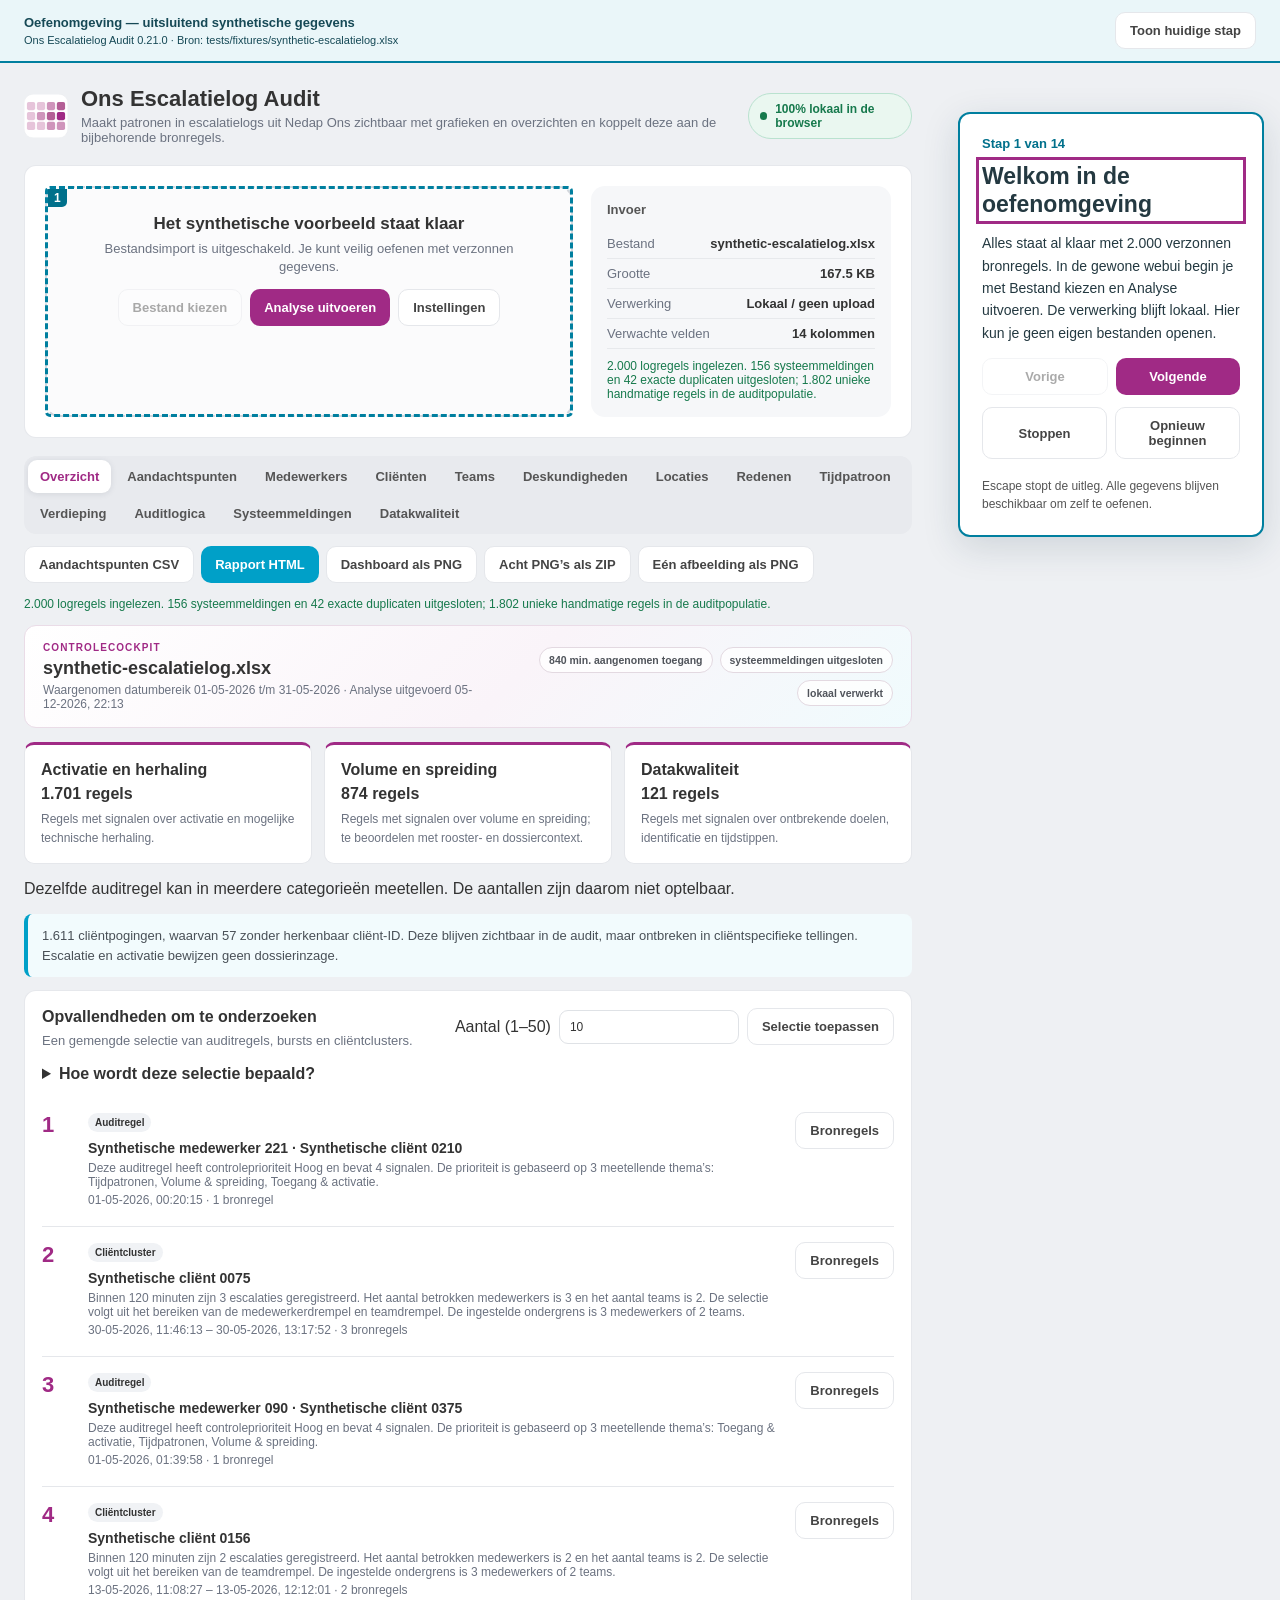
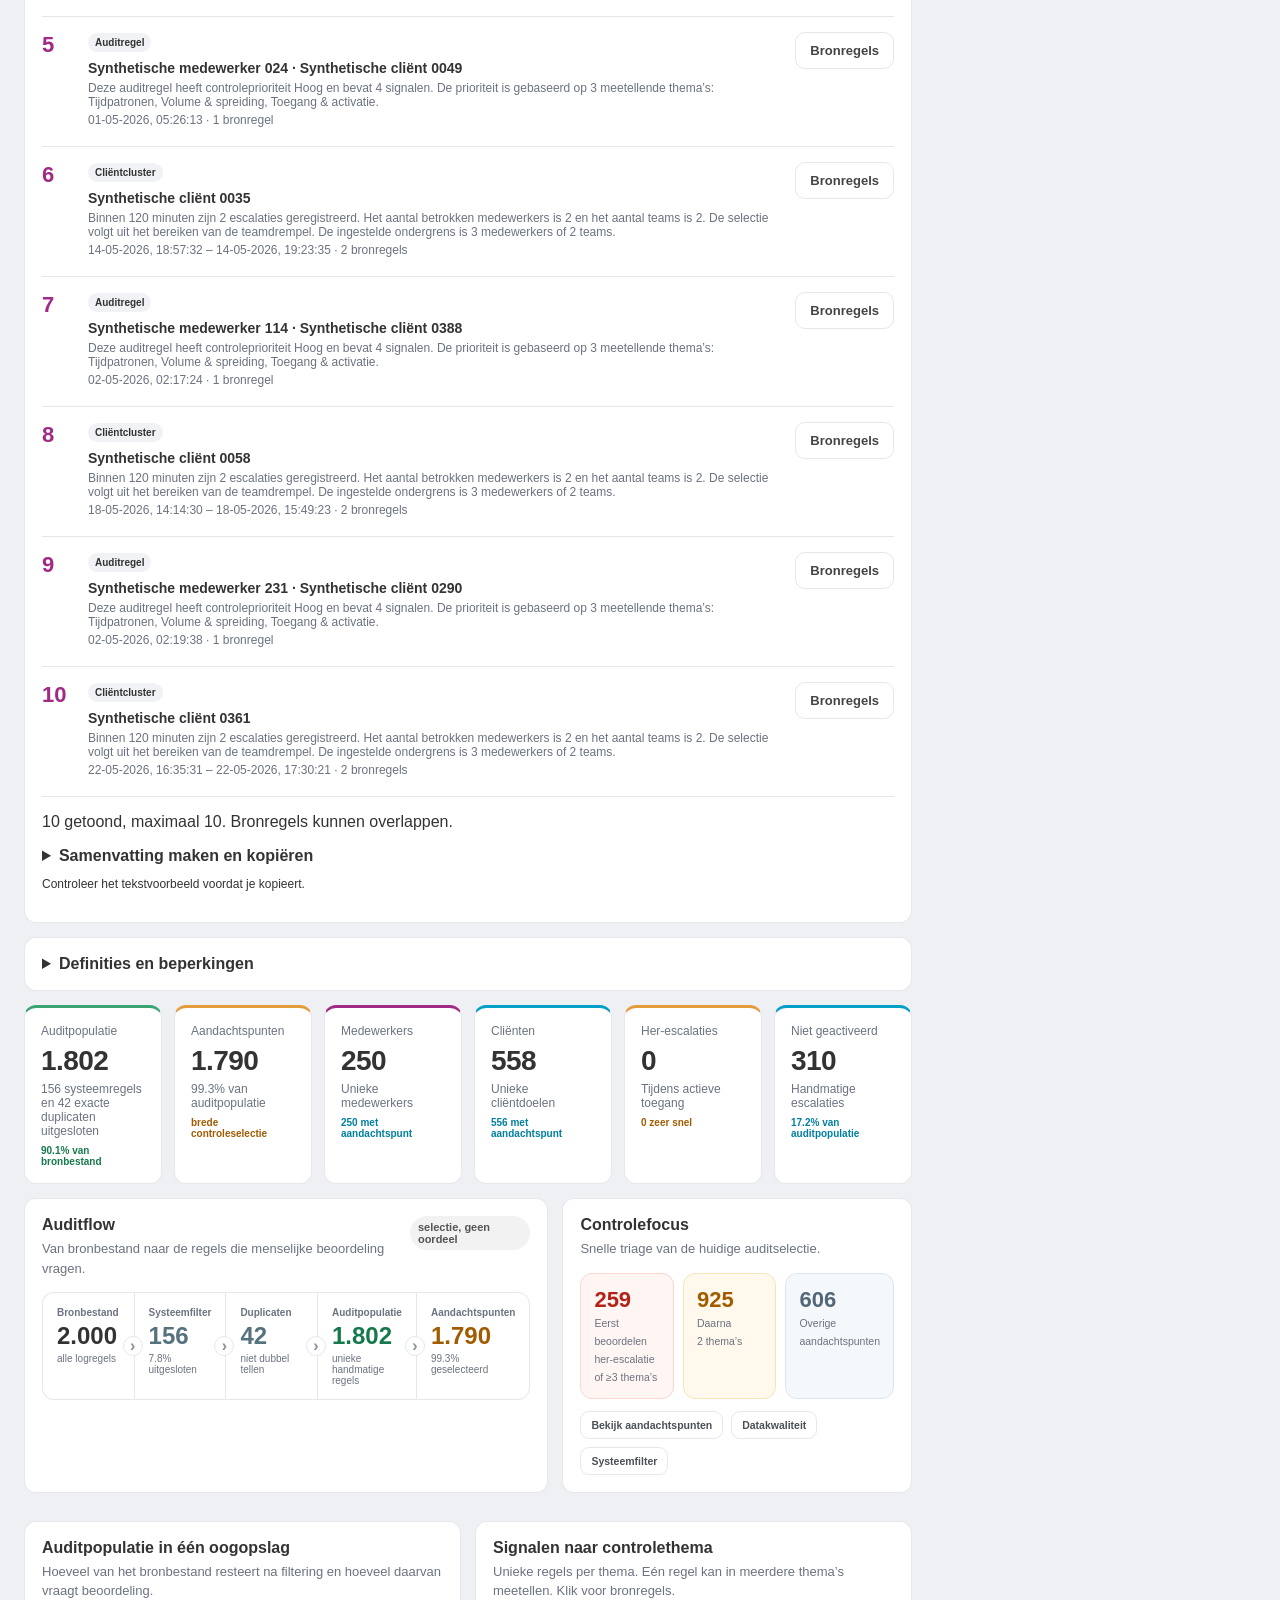
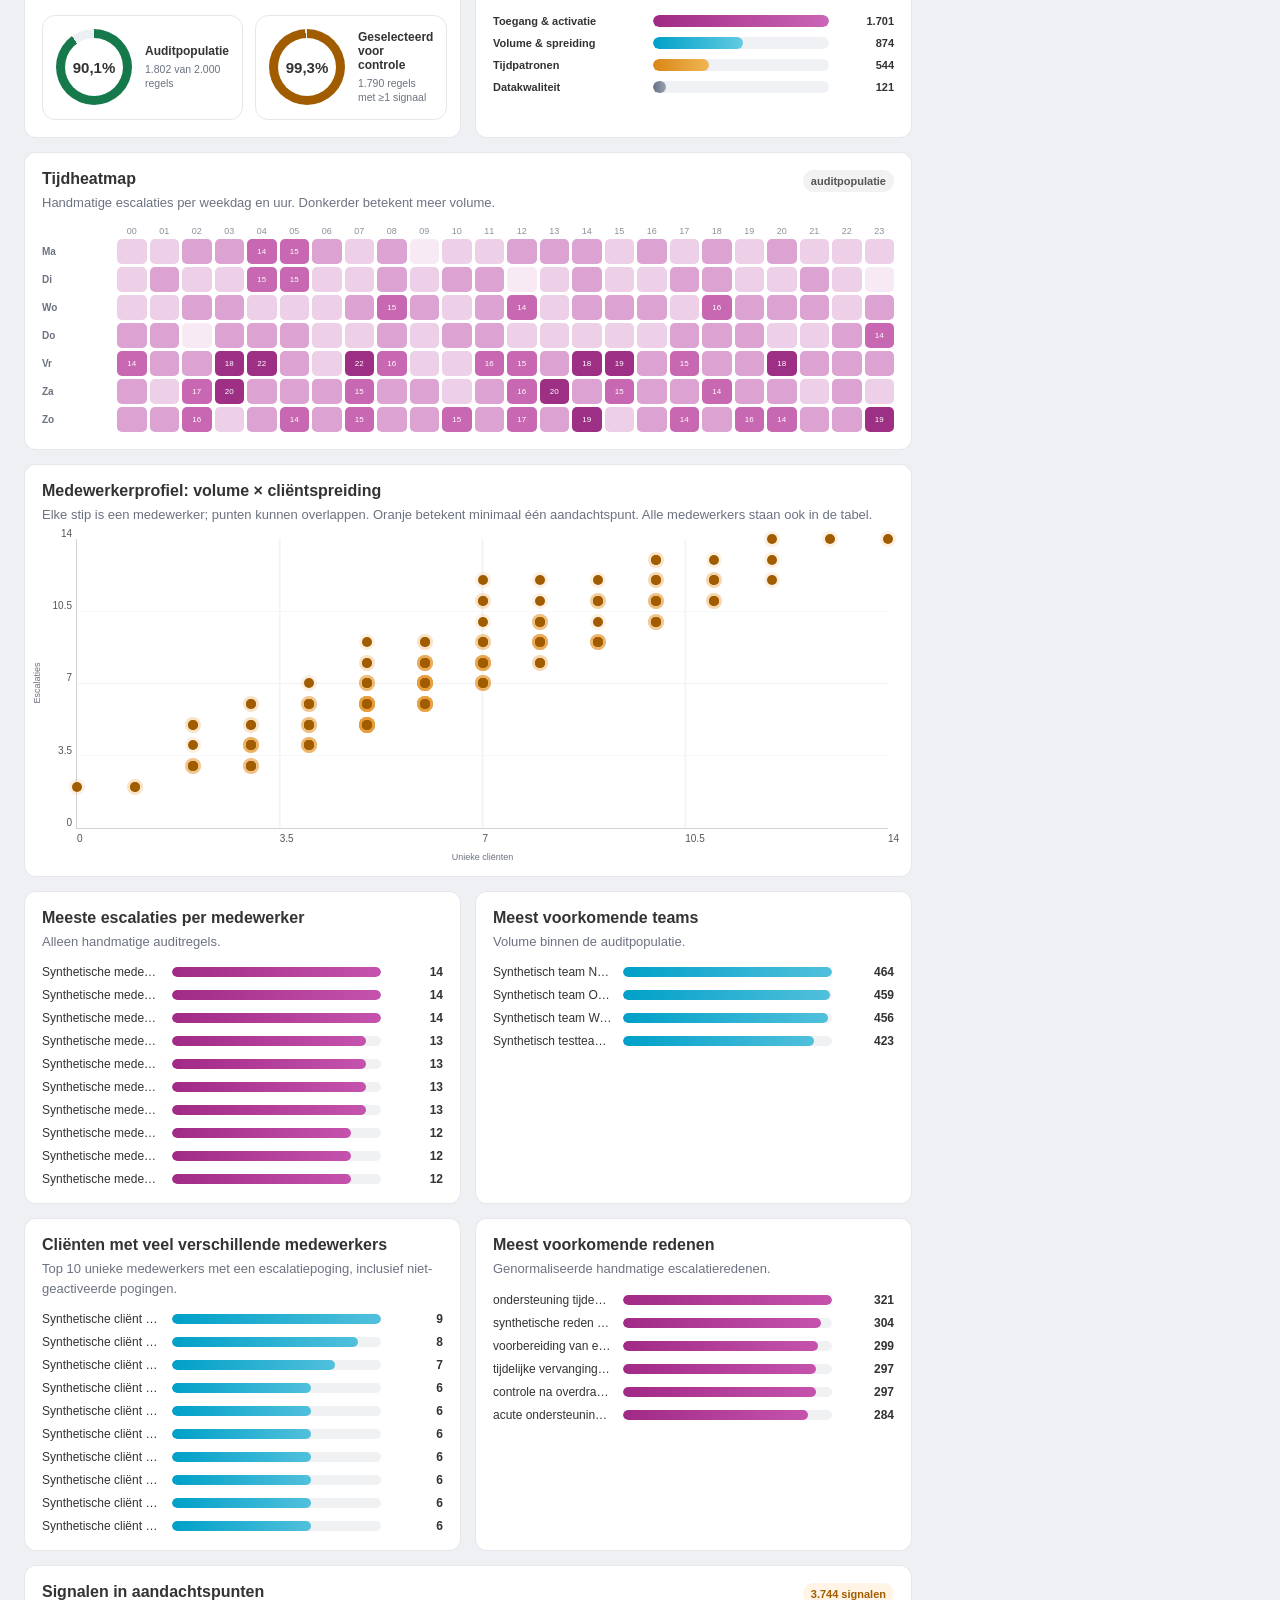
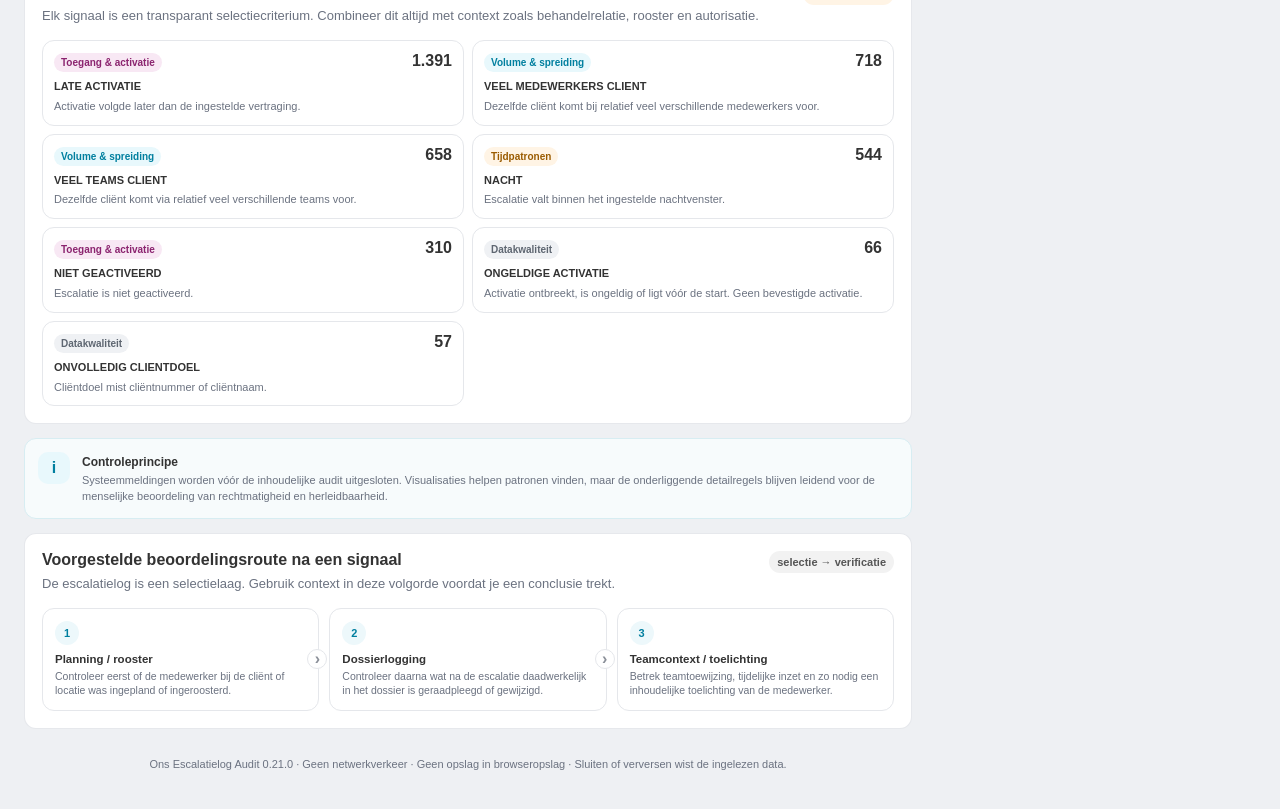
==== escalatielog-audit-rondleiding.html @ 40e4bc96 "feat ✨: Voeg een zelfstandige offline HTML-rondleiding toe" ====
<!DOCTYPE html>
<html lang="nl">
  <head>
    <meta charset="utf-8">
    <meta name="viewport" content="width=device-width,initial-scale=1">
    <meta http-equiv="Content-Security-Policy"
          content="default-src 'none'; style-src 'unsafe-inline'; script-src 'unsafe-inline'; img-src data:; connect-src 'none'; font-src 'none'; object-src 'none'; base-uri 'none'; form-action 'none'">
    <title>Rondleiding — Ons Escalatielog Audit</title>
    <link rel="icon"
          type="image/png"
          sizes="32x32"
          href="[data-uri]">
    <link rel="icon"
          type="image/svg+xml"
          sizes="any"
          href="data:image/svg+xml,%3Csvg%20xmlns%3D%22http%3A%2F%2Fwww.w3.org%2F2000%2Fsvg%22%20width%3D%22512%22%20height%3D%22512%22%20viewBox%3D%220%200%2064%2064%22%3E%3Crect%20x%3D%220.25%22%20y%3D%220.25%22%20width%3D%2263.5%22%20height%3D%2263.5%22%20rx%3D%2212.8%22%20fill%3D%22%23fff%22%20stroke%3D%22%23E5E7EB%22%20stroke-width%3D%220.5%22%2F%3E%3Crect%20x%3D%229%22%20y%3D%229%22%20width%3D%2222%22%20height%3D%2222%22%20rx%3D%225%22%20fill%3D%22%23e6c4da%22%2F%3E%3Crect%20x%3D%2235%22%20y%3D%229%22%20width%3D%2222%22%20height%3D%2222%22%20rx%3D%225%22%20fill%3D%22%23cf94bb%22%2F%3E%3Crect%20x%3D%229%22%20y%3D%2235%22%20width%3D%2222%22%20height%3D%2222%22%20rx%3D%225%22%20fill%3D%22%23e6c4da%22%2F%3E%3Crect%20x%3D%2235%22%20y%3D%2235%22%20width%3D%2222%22%20height%3D%2222%22%20rx%3D%225%22%20fill%3D%22%23b45f96%22%2F%3E%3C%2Fsvg%3E">
    <style>
:root{
  --primary:#A02A85;--primary-dark:#7f1f69;--secondary:#00A0C8;--secondary-dark:#007f9f;
  --ink:#333;--muted:#6b7280;--line:#e5e7eb;--surface:#fff;--soft:#f6f7f9;--soft2:#f2f2f2;
  --ok:#16794c;--ok-bg:#eaf7f0;--warn:#a15c00;--warn-bg:#fff4e5;--danger:#b42318;--danger-bg:#fef0ef;
  --shadow:0 8px 30px rgba(31,41,55,.08);--radius:16px;
}
*{box-sizing:border-box}html{background:#eef0f3;color:var(--ink);font-family:Inter,ui-sans-serif,system-ui,-apple-system,BlinkMacSystemFont,"Segoe UI",sans-serif}body{margin:0;min-height:100vh}
button,input,select{font:inherit}button{cursor:pointer}.app{max-width:1480px;margin:0 auto;padding:24px}.topbar{display:flex;align-items:center;justify-content:space-between;gap:16px;margin-bottom:20px}.brand{display:flex;align-items:center;gap:13px}.brand-mark{width:44px;height:44px;flex:none;display:block}.brand h1{font-size:22px;line-height:1.1;margin:0}.brand p{margin:4px 0 0;color:var(--muted);font-size:13px}.privacy{display:flex;align-items:center;gap:8px;border:1px solid #b9e2cf;background:var(--ok-bg);color:var(--ok);padding:8px 11px;border-radius:999px;font-size:12px;font-weight:700}.dot{width:8px;height:8px;border-radius:999px;background:currentColor}
.card{background:var(--surface);border:1px solid rgba(229,231,235,.95);border-radius:var(--radius);box-shadow:var(--shadow)}.upload-card{padding:20px;margin-bottom:18px}.upload-grid{display:grid;grid-template-columns:minmax(0,1.4fr) minmax(300px,.6fr);gap:18px}.dropzone{border:2px dashed #d2d6dc;border-radius:14px;padding:26px;text-align:center;background:#fbfbfc;transition:.18s}.dropzone.drag{border-color:var(--secondary);background:#f0fbfe}.dropzone strong{display:block;font-size:17px;margin-bottom:5px}.dropzone span{color:var(--muted);font-size:13px}.drop-actions{margin-top:14px;display:flex;justify-content:center;gap:8px;flex-wrap:wrap}.btn{border:0;border-radius:10px;padding:10px 14px;font-weight:700;font-size:13px;display:inline-flex;align-items:center;gap:7px;justify-content:center}.btn.primary{background:var(--primary);color:#fff}.btn.primary:hover{background:var(--primary-dark)}.btn.secondary{background:var(--secondary);color:#fff}.btn.secondary:hover{background:var(--secondary-dark)}.btn.ghost{background:#fff;border:1px solid var(--line);color:#444}.btn:disabled{opacity:.45;cursor:not-allowed}.file-info{padding:16px;background:var(--soft);border-radius:14px;min-height:150px}.file-info h3{font-size:13px;margin:0 0 12px;color:#555;text-transform:uppercase;letter-spacing:.06em}.meta-row{display:flex;justify-content:space-between;gap:12px;padding:7px 0;border-bottom:1px solid #e7e9ec;font-size:13px}.meta-row:last-child{border:0}.meta-row span:first-child{color:var(--muted)}.status{margin-top:10px;font-size:12px;color:var(--muted)}.status.error{color:var(--danger);white-space:pre-line;overflow-wrap:anywhere}.status.ok{color:var(--ok)}
.workspace{display:none}.workspace.show{display:block}.toolbar{display:flex;align-items:center;justify-content:space-between;gap:12px;margin:0 0 14px}.tabs{display:flex;gap:4px;overflow:auto;padding:4px;background:#e8eaee;border-radius:12px}.tab{white-space:nowrap;border:0;background:transparent;color:#555;padding:9px 12px;border-radius:9px;font-size:12.5px;font-weight:700}.tab.active{background:#fff;color:var(--primary);box-shadow:0 1px 6px rgba(31,41,55,.1)}.export-actions{display:flex;gap:7px;flex-wrap:wrap}.view{display:none}.view.active{display:block}.kpis{display:grid;grid-template-columns:repeat(5,minmax(0,1fr));gap:12px;margin-bottom:14px}.kpi{padding:16px}.kpi .label{font-size:12px;color:var(--muted);margin-bottom:7px}.kpi .value{font-size:28px;font-weight:800;letter-spacing:-.02em}.kpi .hint{font-size:11px;color:var(--muted);margin-top:5px}.kpi.accent{border-top:3px solid var(--primary)}.kpi.info{border-top:3px solid var(--secondary)}.kpi.warn{border-top:3px solid #e49b3a}.kpi.ok{border-top:3px solid #3aa572}
.grid-2{display:grid;grid-template-columns:1fr 1fr;gap:14px}.grid-3{display:grid;grid-template-columns:repeat(3,1fr);gap:14px}.section-card{padding:17px;margin-bottom:14px}.section-head{display:flex;align-items:flex-start;justify-content:space-between;gap:14px;margin-bottom:14px}.section-head h2,.section-head h3{margin:0;font-size:16px}.section-head p{margin:5px 0 0;color:var(--muted);font-size:12px;line-height:1.45}.badge{font-size:11px;font-weight:700;padding:5px 8px;border-radius:999px;background:var(--soft2);color:#555}.badge.system{background:#edf4f7;color:#496b78}.badge.warn{background:var(--warn-bg);color:var(--warn)}
.bar-list{display:grid;gap:9px}.bar-row{display:grid;grid-template-columns:minmax(120px,1fr) 2fr 52px;gap:10px;align-items:center;font-size:12px}.bar-label{white-space:nowrap;overflow:hidden;text-overflow:ellipsis}.bar-track{height:10px;background:#f0f1f3;border-radius:999px;overflow:hidden}.bar-fill{height:100%;border-radius:999px;background:linear-gradient(90deg,var(--primary),#c553ae)}.bar-list.secondary .bar-fill{background:linear-gradient(90deg,var(--secondary),#51c0dc)}.bar-value{text-align:right;font-variant-numeric:tabular-nums;font-weight:700}.signal-grid{display:grid;grid-template-columns:repeat(2,1fr);gap:8px}.signal{border:1px solid var(--line);border-radius:12px;padding:11px}.signal-top{display:flex;justify-content:space-between;gap:10px}.signal-name{font-size:11px;font-weight:800;line-height:1.25}.signal-count{font-weight:800}.signal-desc{color:var(--muted);font-size:11px;margin-top:5px;line-height:1.35}
.table-card{overflow:hidden}.table-toolbar{display:flex;align-items:center;gap:8px;flex-wrap:wrap;padding:14px 14px 10px}.field{border:1px solid #dfe2e6;background:#fff;border-radius:9px;padding:9px 10px;font-size:12px;color:#333;min-width:180px}.field:focus{outline:2px solid rgba(0,160,200,.17);border-color:var(--secondary)}.table-wrap{overflow:auto;max-height:680px;border-top:1px solid var(--line)}table{width:100%;border-collapse:separate;border-spacing:0;font-size:11.5px}th,td{padding:9px 10px;text-align:left;border-bottom:1px solid #edf0f2;vertical-align:top;white-space:nowrap}th{position:sticky;top:0;background:#f7f8fa;color:#4b5563;z-index:2;font-size:10.5px;text-transform:uppercase;letter-spacing:.035em;cursor:pointer}tbody tr:hover{background:#fbf7fa}td.wrap{white-space:normal;min-width:220px;max-width:420px}.pill{display:inline-block;padding:4px 7px;border-radius:999px;background:#f0f2f5;margin:0 3px 3px 0;font-size:10px;font-weight:700}.pill.alert{background:var(--warn-bg);color:#8d5300}.pill.danger{background:var(--danger-bg);color:var(--danger)}.empty{padding:40px;text-align:center;color:var(--muted)}.count-label{font-size:12px;color:var(--muted);margin-left:auto}
.settings-head>div:first-child{flex:1 1 auto;min-width:0}.settings-actions{display:flex;flex-wrap:wrap;align-items:center;justify-content:flex-end;gap:8px;flex:0 0 auto}.settings-actions .btn{white-space:nowrap}.settings-actions .btn.primary{border:1px solid transparent}
.settings-grid{display:grid;grid-template-columns:repeat(3,1fr);gap:12px}.setting{border:1px solid var(--line);border-radius:12px;padding:13px}.setting label{display:block;font-weight:750;font-size:12px;margin-bottom:5px}.setting p{font-size:11px;color:var(--muted);margin:0 0 10px;line-height:1.4}.setting input[type=number]{width:100%;border:1px solid #dfe2e6;border-radius:8px;padding:8px}.switch-row{display:flex;align-items:center;justify-content:space-between;gap:10px}.switch{appearance:none;width:38px;height:22px;background:#d4d7dc;border-radius:999px;position:relative;transition:.18s;flex:none}.switch:before{content:"";position:absolute;width:16px;height:16px;left:3px;top:3px;background:#fff;border-radius:50%;box-shadow:0 1px 3px rgba(0,0,0,.2);transition:.18s}.switch:checked{background:var(--primary)}.switch:checked:before{transform:translateX(16px)}.notice{border-left:4px solid var(--secondary);background:#f2fbfd;padding:12px 14px;border-radius:8px;font-size:12px;line-height:1.5;color:#495057}.notice.warn{border-left-color:#e49b3a;background:var(--warn-bg)}.peer-ratio-guidance p{margin:0 0 7px}.peer-ratio-guidance p:last-of-type{margin-bottom:0}.peer-ratio-guidance ul{margin:5px 0 8px;padding-left:20px}.peer-ratio-guidance li{margin:2px 0}.peer-ratio-method{margin-top:9px;padding-top:8px;border-top:1px solid rgba(0,127,159,.18)}.peer-ratio-method summary{font-weight:750}.peer-ratio-table-wrap{overflow-x:auto;margin-top:7px}.peer-ratio-guidance table{width:100%;font-size:11px;white-space:normal}.peer-ratio-guidance th,.peer-ratio-guidance td{white-space:normal;padding:6px 7px}.peer-ratio-guidance th{position:static}.peer-ratio-example{color:var(--muted);font-size:11px;margin-top:8px!important}.sr-only{position:absolute;width:1px;height:1px;padding:0;margin:-1px;overflow:hidden;clip:rect(0,0,0,0);white-space:nowrap;border:0}.loading{display:none;position:fixed;inset:0;background:rgba(245,246,248,.78);backdrop-filter:blur(4px);z-index:50;align-items:center;justify-content:center}.loading.show{display:flex}.loader{background:#fff;border-radius:16px;box-shadow:var(--shadow);padding:22px 26px;min-width:280px;text-align:center}.spinner{width:34px;height:34px;border:4px solid #eee;border-top-color:var(--primary);border-radius:50%;animation:spin 1s linear infinite;margin:0 auto 12px}@keyframes spin{to{transform:rotate(360deg)}}.footer-note{font-size:11px;color:var(--muted);text-align:center;padding:15px}

/* Visual audit cockpit */
.analysis-banner{display:flex;align-items:center;justify-content:space-between;gap:18px;padding:16px 18px;margin-bottom:14px;background:linear-gradient(135deg,#fff 0%,#faf4f9 55%,#f0fbfd 100%);border:1px solid #eadce7;border-radius:var(--radius);box-shadow:var(--shadow)}
.analysis-banner .eyebrow{font-size:10px;font-weight:900;letter-spacing:.11em;text-transform:uppercase;color:var(--primary);margin-bottom:5px}.analysis-banner h2{margin:0;font-size:18px}.analysis-banner p{margin:4px 0 0;font-size:12px;color:var(--muted)}.analysis-meta{display:flex;gap:7px;flex-wrap:wrap;justify-content:flex-end}.meta-chip{font-size:10.5px;font-weight:750;padding:6px 9px;border-radius:999px;border:1px solid #e3d9e1;background:rgba(255,255,255,.82);color:#50545b;white-space:nowrap}
.kpis.visual{grid-template-columns:repeat(6,minmax(0,1fr))}.kpi .trend{font-size:10px;margin-top:7px;font-weight:750}.trend.good{color:var(--ok)}.trend.warn{color:var(--warn)}.trend.info{color:var(--secondary-dark)}
.cockpit-grid{display:grid;grid-template-columns:1.2fr .8fr;gap:14px;margin-bottom:14px}.audit-flow{display:grid;grid-template-columns:repeat(5,1fr);gap:0;align-items:stretch}.flow-step{position:relative;padding:14px 14px 13px;border:1px solid var(--line);background:#fff}.flow-step:first-child{border-radius:12px 0 0 12px}.flow-step:last-child{border-radius:0 12px 12px 0}.flow-step:not(:last-child){border-right:0}.flow-step:not(:last-child):after{content:'›';position:absolute;right:-9px;top:50%;transform:translateY(-50%);z-index:2;width:18px;height:18px;border-radius:50%;background:#fff;border:1px solid var(--line);display:grid;place-items:center;color:#8a8f98;font-weight:900}.flow-step .flow-label{font-size:10px;color:var(--muted);text-transform:uppercase;letter-spacing:.05em;font-weight:800}.flow-step .flow-value{font-size:24px;font-weight:850;margin-top:4px}.flow-step .flow-sub{font-size:10px;color:var(--muted);margin-top:3px}.flow-step.system .flow-value{color:#56727e}.flow-step.audit .flow-value{color:var(--ok)}.flow-step.attention .flow-value{color:var(--warn)}
.metric-donuts{display:grid;grid-template-columns:repeat(2,1fr);gap:12px}.donut-card{border:1px solid var(--line);border-radius:13px;padding:13px;display:flex;align-items:center;gap:13px;min-height:105px;background:#fff}.donut{--p:0;--ring:var(--primary);width:76px;height:76px;border-radius:50%;background:conic-gradient(var(--ring) calc(var(--p)*1%),#edf0f3 0);position:relative;flex:none}.donut:after{content:'';position:absolute;inset:9px;border-radius:50%;background:#fff}.donut-center{position:absolute;inset:0;display:grid;place-items:center;z-index:2;font-size:15px;font-weight:850}.donut-copy strong{display:block;font-size:12px}.donut-copy span{display:block;color:var(--muted);font-size:10.5px;line-height:1.35;margin-top:4px}
.visual-grid{display:grid;grid-template-columns:1fr 1fr;gap:14px}.chart-wide{grid-column:1/-1}.chart-card{padding:17px;min-width:0}.chart-note{font-size:10.5px;color:var(--muted);margin-top:10px}
.signal-bars{display:grid;gap:10px}.signal-bar-row{display:grid;grid-template-columns:minmax(150px,1fr) 2fr 55px;gap:10px;align-items:center}.signal-bar-name{font-size:11px;font-weight:750;overflow:hidden;text-overflow:ellipsis;white-space:nowrap}.signal-bar-track{height:12px;border-radius:999px;background:#eff1f4;overflow:hidden}.signal-bar-fill{height:100%;border-radius:999px;background:linear-gradient(90deg,var(--primary),#c859ae)}.signal-bar-fill.access{background:linear-gradient(90deg,#A02A85,#cb65b5)}.signal-bar-fill.scope{background:linear-gradient(90deg,#00A0C8,#62cbe1)}.signal-bar-fill.time{background:linear-gradient(90deg,#d88716,#f0b554)}.signal-bar-fill.data{background:linear-gradient(90deg,#667085,#98a2b3)}.signal-bar-value{text-align:right;font-size:11px;font-weight:850}
.heatmap-wrap{overflow:auto}.heatmap{display:grid;grid-template-columns:72px repeat(24,minmax(24px,1fr));gap:3px;min-width:760px;align-items:center}.heat-label{font-size:10px;color:var(--muted);font-weight:750}.heat-hour{text-align:center;font-size:9px;color:#8a9099}.heat-cell{height:25px;border-radius:5px;background:#f1f2f4;display:grid;place-items:center;font-size:8px;color:transparent;transition:.15s}.heat-cell:hover{outline:2px solid rgba(160,42,133,.22);color:#333;z-index:1}.heat-cell.l1{background:#f7eaf4}.heat-cell.l2{background:#edd0e7}.heat-cell.l3{background:#dca2d1}.heat-cell.l4{background:#c867b2;color:#fff}.heat-cell.l5{background:#9d2f84;color:#fff}
.scatter{position:relative;height:290px;margin:8px 6px 30px 34px;border-left:1px solid #cfd3d8;border-bottom:1px solid #cfd3d8;background:linear-gradient(to right,transparent 24.8%,#f1f2f4 25%,transparent 25.2%,transparent 49.8%,#f1f2f4 50%,transparent 50.2%,transparent 74.8%,#f1f2f4 75%,transparent 75.2%),linear-gradient(to top,transparent 24.8%,#f1f2f4 25%,transparent 25.2%,transparent 49.8%,#f1f2f4 50%,transparent 50.2%,transparent 74.8%,#f1f2f4 75%,transparent 75.2%)}.scatter-dot{position:absolute;width:10px;height:10px;border-radius:50%;background:var(--primary);transform:translate(-50%,50%);box-shadow:0 0 0 3px rgba(160,42,133,.12);cursor:help}.scatter-dot.attn{background:var(--warn);box-shadow:0 0 0 3px rgba(228,155,58,.15)}.scatter-x,.scatter-y{position:absolute;font-size:9px;color:var(--muted)}.scatter-x{bottom:-23px;left:50%;transform:translateX(-50%)}.scatter-y{left:-32px;top:50%;transform:rotate(-90deg) translateX(-50%);transform-origin:left top;white-space:nowrap}
.priority-strip{display:grid;grid-template-columns:repeat(3,1fr);gap:9px}.priority-box{border-radius:12px;padding:13px;border:1px solid var(--line)}.priority-box strong{font-size:22px;display:block}.priority-box span{font-size:10.5px;color:var(--muted)}.priority-box.high{background:#fff5f3;border-color:#ffd5cf}.priority-box.medium{background:#fff9ed;border-color:#f7e3b9}.priority-box.basic{background:#f5f8fb;border-color:#dde6ee}.priority-box.high strong{color:var(--danger)}.priority-box.medium strong{color:var(--warn)}.priority-box.basic strong{color:#526777}
.quick-links{display:flex;gap:8px;flex-wrap:wrap}.quick-link{border:1px solid var(--line);background:#fff;color:#4b5057;border-radius:9px;padding:7px 10px;font-size:10.5px;font-weight:750;cursor:pointer}.quick-link:hover{border-color:#d5a9ca;color:var(--primary)}
.pill.access{background:#f8e8f4;color:#8b246f}.pill.scope{background:#e8f8fc;color:#007f9f}.pill.time{background:#fff4e5;color:#9a5b00}.pill.data{background:#eff1f4;color:#5e6671}.pill.high{background:#fef0ef;color:var(--danger)}.pill.medium{background:#fff4e5;color:var(--warn)}.pill.basic{background:#edf4f7;color:#496b78}
.table-wrap.audit-table tbody tr.priority-high{background:#fffaf9}.table-wrap.audit-table tbody tr.priority-high:hover{background:#fff3f0}.table-wrap.audit-table tbody tr.priority-medium:hover{background:#fffcf5}
.audit-callout{display:grid;grid-template-columns:auto 1fr;gap:12px;align-items:start;background:#f7fbfc;border:1px solid #d7edf2;border-radius:12px;padding:13px}.audit-icon{width:32px;height:32px;border-radius:10px;background:#e8f8fc;color:#007f9f;display:grid;place-items:center;font-weight:900}.audit-callout strong{font-size:12px}.audit-callout p{margin:3px 0 0;color:var(--muted);font-size:11px;line-height:1.45}

/* Drill-down to source rows */
.table-wrap.drillable tbody tr{cursor:pointer}.table-wrap.drillable tbody tr td{transition:background .12s,color .12s}.table-wrap.drillable tbody tr:hover td{background:#f7fbfc}.table-wrap.drillable tbody tr:hover td:first-child{box-shadow:inset 3px 0 0 var(--secondary)}
.drill-hint{display:inline-flex;align-items:center;gap:6px;font-size:10.5px;color:#58717b;background:#edf8fb;border:1px solid #d4edf3;padding:6px 9px;border-radius:999px;font-weight:750}.drill-hint:before{content:'↗';font-size:12px;font-weight:900}
.drill-overlay{display:none;position:fixed;inset:0;z-index:80;background:rgba(24,31,40,.58);backdrop-filter:blur(3px);padding:24px}.drill-overlay.show{display:flex;align-items:center;justify-content:center}.drill-panel{width:min(1500px,96vw);height:min(860px,92vh);background:#fff;border-radius:18px;box-shadow:0 28px 80px rgba(0,0,0,.25);display:flex;flex-direction:column;overflow:hidden}.drill-header{display:flex;align-items:flex-start;justify-content:space-between;gap:18px;padding:18px 20px 15px;border-bottom:1px solid var(--line);background:linear-gradient(135deg,#fff,#faf4f9 65%,#f0fbfd)}.drill-eyebrow{font-size:10px;text-transform:uppercase;letter-spacing:.1em;font-weight:900;color:var(--primary);margin-bottom:4px}.drill-header h2{margin:0;font-size:18px}.drill-header p{margin:5px 0 0;color:var(--muted);font-size:11.5px;line-height:1.45}.drill-actions{display:flex;gap:8px;flex-wrap:wrap;justify-content:flex-end}.drill-summary{display:flex;align-items:center;gap:8px;flex-wrap:wrap;padding:10px 20px;border-bottom:1px solid var(--line);background:#fbfcfd}.drill-chip{padding:6px 9px;border-radius:999px;background:#f0f2f5;color:#505862;font-size:10.5px;font-weight:750}.drill-chip.audit{background:var(--ok-bg);color:var(--ok)}.drill-chip.system{background:#edf4f7;color:#496b78}.drill-body{flex:1;min-height:0;overflow:auto}.drill-body table{font-size:11px}.drill-body th{top:var(--drill-filter-offset,0px);z-index:3}.drill-body td:first-child,.drill-body th:first-child{position:sticky;left:0;z-index:2;background:#fff;box-shadow:1px 0 0 #edf0f2}.drill-body th:first-child{z-index:4;background:#f7f8fa}.source-row-number{font-weight:850;color:var(--primary)}.drill-empty{padding:46px;text-align:center;color:var(--muted)}

/* Audit deep dive */
.review-route{display:grid;grid-template-columns:repeat(3,1fr);gap:10px;margin-top:12px}.review-step{border:1px solid var(--line);background:#fff;border-radius:12px;padding:12px;position:relative}.review-step .n{width:24px;height:24px;border-radius:50%;background:#edf8fb;color:var(--secondary-dark);display:grid;place-items:center;font-weight:900;font-size:11px;margin-bottom:8px}.review-step strong{display:block;font-size:11.5px}.review-step span{display:block;color:var(--muted);font-size:10.5px;line-height:1.4;margin-top:4px}.review-step:not(:last-child):after{content:'›';position:absolute;right:-9px;top:50%;transform:translateY(-50%);z-index:2;width:18px;height:18px;border-radius:50%;background:#fff;border:1px solid var(--line);display:grid;place-items:center;color:#8a8f98;font-weight:900}
.analysis-tabs{display:flex;gap:7px;flex-wrap:wrap;margin-bottom:12px}.subtab{border:1px solid var(--line);background:#fff;color:#555;border-radius:9px;padding:8px 11px;font-size:11px;font-weight:750}.subtab.active{border-color:#d9aacd;background:#fbf3f9;color:var(--primary)}.analysis-pane{display:none}.analysis-pane.active{display:block}
.logic-grid{display:grid;grid-template-columns:repeat(4,1fr);gap:10px;margin-bottom:14px}.logic-stat{border:1px solid var(--line);border-radius:12px;padding:13px;background:#fff}.logic-stat .label{font-size:10px;text-transform:uppercase;letter-spacing:.04em;color:var(--muted);font-weight:800}.logic-stat strong{font-size:23px;display:block;margin-top:5px}.logic-stat small{color:var(--muted);font-size:10px;line-height:1.35;display:block;margin-top:3px}.logic-stat.warn{background:#fffaf1;border-color:#f0dfba}.logic-stat.good{background:#f3fbf7;border-color:#cfeadd}
.context-badge{display:inline-flex;align-items:center;gap:5px;border-radius:999px;padding:5px 8px;font-size:10px;font-weight:800;background:#eef4f7;color:#526777}.context-badge:before{content:'↳'}
.filter-group{display:flex;gap:7px;flex-wrap:wrap}.field.compact{min-width:150px;max-width:240px}
.drill-review{padding:10px 20px 12px;border-bottom:1px solid var(--line);background:#f8fbfc}.drill-review strong{font-size:10.5px;text-transform:uppercase;letter-spacing:.05em;color:#58717b}.drill-review .review-route{margin-top:8px}.drill-review .review-step{padding:9px}.drill-review .review-step .n{width:20px;height:20px;margin-bottom:5px;font-size:9px}.drill-review .review-step strong{font-size:10.5px}.drill-review .review-step span{font-size:9.5px}
@media(max-width:1050px){.logic-grid{grid-template-columns:repeat(2,1fr)}.review-route{grid-template-columns:1fr}.review-step:not(:last-child):after{display:none}}
@media(max-width:680px){.logic-grid{grid-template-columns:1fr}.drill-review{padding:9px 14px}}

@media(max-width:1050px){.kpis,.kpis.visual{grid-template-columns:repeat(3,1fr)}.cockpit-grid,.visual-grid{grid-template-columns:1fr}.audit-flow{grid-template-columns:repeat(2,1fr);gap:8px}.flow-step,.flow-step:first-child,.flow-step:last-child{border:1px solid var(--line);border-radius:12px}.flow-step:not(:last-child):after{display:none}.grid-2,.grid-3{grid-template-columns:1fr}.settings-grid{grid-template-columns:repeat(2,1fr)}.upload-grid{grid-template-columns:1fr}.toolbar{align-items:flex-start;flex-direction:column}.export-actions{width:100%}.settings-head{flex-direction:column;align-items:stretch}.settings-actions{justify-content:flex-start}}
@media(max-width:680px){.app{padding:14px}.analysis-banner{align-items:flex-start;flex-direction:column}.analysis-meta{justify-content:flex-start}.kpis.visual{grid-template-columns:1fr 1fr}.audit-flow{grid-template-columns:1fr}.metric-donuts{grid-template-columns:1fr}.priority-strip{grid-template-columns:1fr}.signal-bar-row{grid-template-columns:minmax(110px,1fr) 1.2fr 45px}.topbar{align-items:flex-start}.privacy{display:none}.kpis{grid-template-columns:1fr 1fr}.settings-grid{grid-template-columns:1fr}.signal-grid{grid-template-columns:1fr}.bar-row{grid-template-columns:minmax(90px,1fr) 1.3fr 42px}.export-actions .btn{flex:1}.settings-actions .btn{flex:1 1 auto}.brand p{display:none}}
@media(max-width:680px){.drill-overlay{padding:0}.drill-panel{width:100vw;height:100vh;border-radius:0}.drill-header{padding:14px;flex-direction:column}.drill-actions{width:100%;justify-content:flex-start}.drill-summary{padding:9px 14px}}
@media print{body{background:#fff}.upload-card,.toolbar,.export-actions,.footer-note,.visual-export-panel{display:none!important}.app{max-width:none;padding:0}.card{box-shadow:none}.view{display:block!important;page-break-before:always}.view:first-of-type{page-break-before:auto}.table-wrap{max-height:none;overflow:visible}th{position:static}.settings-grid{grid-template-columns:repeat(3,1fr)}}

.drill-filters{display:flex;align-items:center;gap:8px;flex-wrap:wrap;position:sticky;top:0;z-index:5;background:#fff;padding:10px 20px;border-bottom:1px solid var(--line)}.drill-filters .drill-search{margin:0;width:auto;flex:1 1 210px}.drill-filters .field{min-width:0}.drill-filters .column-filter{flex:1 1 150px}.drill-filters .drill-count{white-space:nowrap}.more-rows td{padding:0}.more-rows-btn,.drill-more{display:inline-flex;align-items:center;justify-content:center;gap:7px;margin:10px auto;padding:10px 14px;font-weight:700;font-size:13px;border:1px solid var(--line);border-radius:10px;background:#fff;color:#444;cursor:pointer}.drill-more{display:block;text-align:center;border:0;background:none}.drill-more .more-rows-btn{margin:0}
/* 0.6.0: readable controls and drillable summaries */
:root{--shadow:none;--radius:12px}html{font-family:"Segoe UI",Arial,sans-serif}.tabs{max-width:100%;flex-wrap:wrap}.toolbar{align-items:flex-start;flex-direction:column}.tab{font-size:13px}.section-head p,.notice,.chart-note{font-size:13px;line-height:1.5}.file-info h3,th,.flow-step .flow-label{letter-spacing:0;text-transform:none}.review-summary{display:grid;grid-template-columns:repeat(3,minmax(0,1fr));gap:12px;margin-bottom:14px}.review-summary button{text-align:left;background:#fff;border:1px solid var(--line);border-top:3px solid var(--primary);padding:16px;border-radius:10px;color:var(--ink)}.review-summary strong{display:block;font-size:16px;margin-bottom:6px}.review-summary span{font-size:12px;color:var(--muted);line-height:1.5}.clickable{cursor:pointer}.clickable:hover{outline:2px solid var(--secondary);outline-offset:2px}.clickable:focus-visible,button:focus-visible,summary:focus-visible{outline:3px solid var(--secondary-dark);outline-offset:3px}.scatter-dot{border:0;padding:0;cursor:pointer}.scatter-tick{position:absolute;font-size:10px;color:#555}.drill-search{margin:8px 20px;width:calc(100% - 40px)}details p{font-size:13px;line-height:1.5;max-width:100ch}summary{cursor:pointer;font-weight:600}.kpi .hint{font-size:12px}.signal-name{overflow-wrap:anywhere}.meta-row strong{overflow-wrap:anywhere;min-width:0}.drill-summary{flex-shrink:0}.drill-review{display:none}@media(max-width:680px){.review-summary{grid-template-columns:1fr}.tabs{flex-wrap:nowrap;width:100%;}.brand h1{font-size:20px}.app{padding:12px}.drill-header h2{font-size:16px}.drill-panel{height:100dvh}}
    .finding-list{list-style:none;padding:0;margin:14px 0;counter-reset:findings}.finding-item{display:grid;grid-template-columns:34px minmax(0,1fr) auto;gap:12px;padding:15px 0;border-bottom:1px solid var(--line);align-items:start}.finding-rank{font-size:22px;font-weight:800;color:var(--primary)}.finding-item h3{margin:5px 0;font-size:14px;overflow-wrap:anywhere}.finding-item p{margin:4px 0;color:var(--muted);font-size:12px;overflow-wrap:anywhere}.finding-controls{display:flex;gap:8px;align-items:center;flex-wrap:wrap}.finding-controls input{width:80px}.finding-editor{display:grid;gap:9px;margin-top:12px}.finding-editor textarea{font:inherit;width:100%;min-height:100px;padding:10px;border:1px solid var(--line);border-radius:8px;resize:vertical}.finding-editor textarea[readonly]{min-height:180px;background:#f7f8fa}.finding-status{min-height:1.4em;font-size:12px}.finding-item .btn{white-space:normal}@media(max-width:680px){.finding-item{grid-template-columns:26px minmax(0,1fr)}.finding-item>.btn{grid-column:2;justify-self:start}}
    .sort-button{border:0;background:transparent;color:inherit;font:inherit;font-weight:inherit;padding:0;display:flex;align-items:center;gap:7px;text-align:left;min-width:100%}.sort-indicator{font-size:12px}.sort-button:focus-visible,.tab:focus-visible,.subtab:focus-visible{outline:3px solid var(--primary);outline-offset:3px}.action-status{margin:10px 0 14px}.action-status:empty{display:none}.setting input[aria-invalid="true"]{border:2px solid var(--danger,#b42318);outline-offset:2px}.setting-range{font-size:11px;color:var(--muted);margin:5px 0}
    </style>
    <style id="explanationStyles">
.explain{margin:14px;padding:14px 16px;border:1px solid #cfe2e8;border-left:4px solid #007f9f;border-radius:8px;background:#f6fafb;color:#333;font-size:12px;line-height:1.55;min-width:0;overflow-wrap:anywhere}.explain h3{font-size:14px;margin:0 0 8px}.explain p{margin:7px 0;max-width:85ch}.explain-route,.explain-timeline{display:grid;grid-template-columns:repeat(4,minmax(0,1fr));gap:12px;list-style:none;padding:0;margin:12px 0}.explain-route li,.explain-timeline li{border-top:3px solid #007f9f;padding:9px 4px 0;min-width:0}.explain-route strong,.explain-timeline strong{display:block}.explain-timeline time{display:block;font-variant-numeric:tabular-nums}.ratio-scale{position:relative;height:62px;max-width:560px;margin:12px 10px;border-bottom:2px solid #526777}.ratio-scale span{position:absolute;bottom:8px;transform:translateX(-50%);font-size:12px;white-space:nowrap}.ratio-scale span:after{content:'';display:block;position:absolute;left:50%;height:8px;bottom:-10px;border-left:2px solid #526777}.part-whole{display:block;height:9px;border:1px solid #526777;background:#e4eaee;max-width:170px;margin:5px 0}.part-whole i{display:block;height:100%;background:#007f9f}.concentration-value{display:block;min-width:115px;white-space:normal}.concentration-value small{display:block}.window-band{display:flex;justify-content:space-between;gap:12px;border-top:4px solid #007f9f;padding-top:6px;margin:12px 0}.window-band span:last-child{text-align:right}.rep .explain{font-size:11px}.rep .rep{margin:10px 14px}.reason-row td{background:#f6fafb;font-size:10px;padding:5px 7px}.has-reason{break-after:avoid}.r-row span{white-space:normal;overflow-wrap:anywhere}.drill-explanation{max-height:40vh;overflow:auto;flex-shrink:0}.drill-explanation:empty{display:none}@media(max-width:680px){.explain-route,.explain-timeline{grid-template-columns:1fr 1fr}.explain{padding:10px;margin:10px}.ratio-scale{max-width:100%}}@media print{.explain{background:#fff;break-inside:auto}.explain-route,.explain-timeline{break-inside:avoid}.part-whole,.ratio-scale,.window-band{print-color-adjust:exact;-webkit-print-color-adjust:exact}.concentration-value{min-width:0}.rep .rep{margin:8px 4px}.explain-timeline time{font-size:10px}}

.delay-guidance,.night-guidance{padding:12px;min-width:0}.compact-heading{display:flex;align-items:baseline;justify-content:space-between;gap:8px;flex-wrap:wrap}.compact-heading h3,.night-guidance h3{margin:0;font-size:15px}.delay-guidance .setting-line,.night-guidance .setting-line{font-size:12px;margin:0;color:#555}.compact-timeline{display:grid;grid-template-columns:88px minmax(100px,1fr) 116px;gap:12px;align-items:end;margin:12px 0 4px}.shared-axis svg{display:block;width:100%;height:76px}.axis-labels{position:relative;height:18px;font-size:12px;white-space:nowrap}.axis-labels span:first-child{position:absolute;left:3%}.axis-labels span:last-child{position:absolute;left:70%;transform:translateX(-50%)}.row-names,.row-results{height:76px;display:grid;grid-template-rows:36px 36px;align-items:center;font-size:12px;line-height:1.3}.outcome{font-weight:700;border:1px solid #667085;border-radius:5px;background:#fff;justify-self:end;font-size:12px;padding:2px 6px}.outcome.flagged{border:2px solid #A02A85;color:#85236e}.compact-footer{display:flex;gap:12px;align-items:baseline;justify-content:space-between;flex-wrap:wrap}.compact-footer .picture-caption{margin:0;font-size:11px;color:#555}.delay-guidance .method,.night-guidance .method{font-size:12px}.delay-guidance .method summary,.night-guidance .method summary{cursor:pointer;color:#00708b;font-weight:600}.delay-guidance .method{border:0;margin:0;padding:0}.compact-footer .method[open]{width:100%}.night-guidance .band{position:relative;height:20px;margin-top:12px;border:1px solid #667085;background:#fff}.night-guidance .segment{position:absolute;height:100%;border:1px solid #007F9F;background:repeating-linear-gradient(135deg,#dceff4 0,#dceff4 5px,#007F9F 5px,#007F9F 7px)}.night-guidance .axis{display:flex;justify-content:space-between;font-size:12px;margin:4px 0 6px}.night-guidance .window-key{margin:4px 0;font-size:13px}.night-guidance .method{border-top:1px solid #c9d5d9;margin-top:6px;padding-top:6px}.delay-guidance summary:focus-visible,.night-guidance summary:focus-visible{outline:3px solid #A02A85;outline-offset:3px}
@media(max-width:1100px){.compact-timeline{grid-template-columns:64px minmax(90px,1fr) 66px;gap:6px}.row-names,.row-results{font-size:11px}.outcome{font-size:11px;padding:2px 4px}.axis-labels{font-size:11px}.compact-heading h3{font-size:14px}.compact-footer{gap:4px}}
@media print{.delay-guidance,.night-guidance,.compact-timeline{break-inside:avoid}.outcome.flagged,.delay-guidance .method summary,.night-guidance .method summary{color:#333}.outcome.flagged{border-color:#333}.night-guidance .segment{print-color-adjust:exact;-webkit-print-color-adjust:exact;background:repeating-linear-gradient(135deg,#fff 0,#fff 5px,#555 5px,#555 7px);border-color:#333}}
    </style>
    <style id="tourStyles">
#tourBanner{position:sticky;top:0;z-index:90;display:flex;align-items:center;justify-content:space-between;gap:12px;padding:12px 24px;background:#eaf6f9;border-bottom:2px solid #007f9f;color:#164956;font-size:13px}#tourBanner strong,#tourBanner span{display:block}#tourBanner .app-version{display:inline}#tourBanner span{font-size:11px;margin-top:4px}#tourPanel{position:fixed;z-index:95;right:16px;top:112px;width:306px;max-height:calc(100dvh - 128px);overflow:auto;padding:22px;background:#fff;border:2px solid #007f9f;border-radius:12px;box-shadow:0 10px 36px #18374726;color:#243941}#tourPanel[hidden],#tourMarker[hidden],#tourRelated[hidden],#tourRestore[hidden]{display:none}#tourTitle{font-size:23px;line-height:1.2;margin:12px 0}#tourText{font-size:14px;line-height:1.6}#tourProgress{font-size:13px;color:#00708b;font-weight:750;margin:0}#tourHint{font-size:12px;line-height:1.5;color:#7b3e11}#tourHint:empty{display:none}.tour-navigation{display:flex;gap:8px;flex-wrap:wrap;margin-top:12px}.tour-navigation .btn{flex:1}.tour-keyboard{font-size:12px;line-height:1.5;color:#555;margin:18px 0 0}#tourMarker{position:fixed;z-index:89;border:3px dashed #007f9f;border-radius:5px;pointer-events:none}#tourMarker span{position:absolute;left:0;top:0;padding:2px 6px;background:#00708b;color:white;font-size:12px;font-weight:800;border-radius:0 0 5px 0}body.tour-active .app{margin-right:344px}body.tour-active .drill-overlay{right:344px;backdrop-filter:none}html{scroll-padding-top:112px}body.tour-active #drillOverlay .drill-panel{width:100%;min-width:0}#tourBanner .btn{flex-shrink:0}#tourPanel :focus-visible,#tourBanner :focus-visible{outline:3px solid #A02A85;outline-offset:3px}
@media(max-width:1100px){#tourBanner{padding:10px 12px;align-items:flex-start}#tourBanner strong{font-size:12px}#tourBanner span{font-size:10px;overflow-wrap:anywhere}#tourBanner .btn{max-width:120px;white-space:normal}body.tour-active .app{margin-right:0;padding-bottom:46dvh}#tourPanel{top:auto;bottom:8px;left:8px;right:8px;width:auto;max-height:43dvh;padding:14px}#tourTitle{font-size:19px;margin:8px 0}#tourText{font-size:13px;line-height:1.45;margin:8px 0}.tour-navigation{margin-top:8px}.tour-keyboard{margin-top:8px}body.tour-active .drill-overlay{right:0;bottom:46dvh;padding:8px}body.tour-active #drillOverlay .drill-panel{height:100%;max-height:100%}.tour-active{scroll-padding-bottom:46dvh}}
@media print{#tourBanner{position:static}#tourPanel,#tourMarker{display:none!important}body.tour-active .app{margin:0;padding:0}}
</style>
</head>
<body>
<header id="tourBanner">
<div>
<strong>Oefenomgeving — uitsluitend synthetische gegevens</strong>
<span>Ons Escalatielog Audit <span class="app-version"></span> · Bron: tests/fixtures/synthetic-escalatielog.xlsx</span>
</div>
<button id="tourResume" class="btn ghost" disabled>Rondleiding laden…</button>
</header>
<aside id="tourPanel" aria-labelledby="tourTitle" hidden>
<p id="tourProgress" role="status" aria-live="polite" aria-atomic="true"></p>
<h2 id="tourTitle" tabindex="-1">Rondleiding laden</h2>
<p id="tourText"></p>
<p id="tourHint" role="status" aria-live="polite"></p>
<button id="tourRestore" class="btn ghost" hidden>Toon onderdeel</button>
<button id="tourRelated" class="btn ghost" hidden>Toon verbanden</button>
<div class="tour-navigation">
<button id="tourPrev" class="btn ghost">Vorige</button>
<button id="tourNext" class="btn primary">Volgende</button>
</div>
<div class="tour-navigation">
<button id="tourStop" class="btn ghost">Stoppen</button>
<button id="tourReset" class="btn ghost">Opnieuw beginnen</button>
</div>
<p class="tour-keyboard">Escape stopt de uitleg. Alle gegevens blijven beschikbaar om zelf te oefenen.</p>
</aside>
<div id="tourMarker" aria-hidden="true" hidden>
<span></span>
</div>
<div class="app">
<header class="topbar">
<div class="brand">
<svg class="brand-mark" xmlns="http://www.w3.org/2000/svg" width="44" height="44" viewBox="0 0 64 64" aria-hidden="true" focusable="false">
<rect x="0.25" y="0.25" width="63.5" height="63.5" rx="12.8" fill="#fff" stroke="#E5E7EB" stroke-width="0.5" /><rect x="4.25" y="11.5" width="12" height="12" rx="2.6" fill="#e6c4da" /><rect x="18.75" y="11.5" width="12" height="12" rx="2.6" fill="#e6c4da" /><rect x="33.25" y="11.5" width="12" height="12" rx="2.6" fill="#cf94bb" /><rect x="47.75" y="11.5" width="12" height="12" rx="2.6" fill="#b45f96" /><rect x="4.25" y="26.0" width="12" height="12" rx="2.6" fill="#e6c4da" /><rect x="18.75" y="26.0" width="12" height="12" rx="2.6" fill="#cf94bb" /><rect x="33.25" y="26.0" width="12" height="12" rx="2.6" fill="#b45f96" /><rect x="47.75" y="26.0" width="12" height="12" rx="2.6" fill="#A02A85" /><rect x="4.25" y="40.5" width="12" height="12" rx="2.6" fill="#e6c4da" /><rect x="18.75" y="40.5" width="12" height="12" rx="2.6" fill="#e6c4da" /><rect x="33.25" y="40.5" width="12" height="12" rx="2.6" fill="#cf94bb" /><rect x="47.75" y="40.5" width="12" height="12" rx="2.6" fill="#cf94bb" />
</svg>
<div>
<h1>Ons Escalatielog Audit</h1>
<p>Maakt patronen in escalatielogs uit Nedap Ons zichtbaar met grafieken en overzichten en koppelt deze aan de bijbehorende bronregels.</p>
</div>
</div>
<div class="privacy"><span class="dot"></span>100% lokaal in de browser</div>
</header>
<section class="card upload-card">
<div class="upload-grid">
<div id="dropzone" class="dropzone">
<strong>Upload een escalatielog</strong>
<span>Sleep een .xlsx-bestand hierheen of kies een bestand. De inhoud wordt niet verstuurd.</span>
<div class="drop-actions">
<button class="btn ghost" id="chooseBtn">Bestand kiezen</button>
<button class="btn primary" id="analyzeBtn" disabled>Analyse uitvoeren</button>
<button class="btn ghost" id="settingsBtn" aria-controls="view-settings" aria-expanded="false">Instellingen</button>
<input id="fileInput" type="file" accept=".xlsx,application/vnd.openxmlformats-officedocument.spreadsheetml.sheet" hidden>
</div>
</div>
<div class="file-info">
<h3>Invoer</h3>
<div class="meta-row"><span>Bestand</span><strong id="fileName">Nog geen bestand</strong></div>
<div class="meta-row"><span>Grootte</span><strong id="fileSize">—</strong></div>
<div class="meta-row"><span>Verwerking</span><strong>Lokaal / geen upload</strong></div>
<div class="meta-row"><span>Verwachte velden</span><strong>14 kolommen</strong></div>
<div id="status" class="status" role="status" aria-live="polite" aria-atomic="true">Kies een Excel-export om te beginnen.</div>
</div>
</div>
</section>
<main id="workspace" class="workspace">
<div class="toolbar">
<nav class="tabs" id="tabs">
<button class="tab active" data-view="overview">Overzicht</button>
<button class="tab" data-view="attention">Aandachtspunten</button>
<button class="tab" data-view="employees">Medewerkers</button>
<button class="tab" data-view="clients">Cliënten</button>
<button class="tab" data-view="teams">Teams</button>
<button class="tab" data-view="expertise">Deskundigheden</button>
<button class="tab" data-view="locations">Locaties</button>
<button class="tab" data-view="reasons">Redenen</button>
<button class="tab" data-view="time">Tijdpatroon</button>
<button class="tab" data-view="deepdive">Verdieping</button>
<button class="tab" data-view="logic">Auditlogica</button>
<button class="tab" data-view="system">Systeemmeldingen</button>
<button class="tab" data-view="quality">Datakwaliteit</button>
</nav>
<div class="export-actions">
<button class="btn ghost" id="csvBtn">Aandachtspunten CSV</button>
<button class="btn secondary" id="reportBtn">Rapport HTML</button>
<button class="btn ghost" id="pngBtn" disabled>Dashboard als PNG</button>
<button class="btn ghost" id="visualsZipBtn" disabled>Acht PNG’s als ZIP</button>
<button class="btn ghost" id="visualExportsBtn" aria-expanded="false" aria-controls="visualExports">Eén afbeelding als PNG</button>
</div>
</div>
<div id="actionStatus" class="status action-status" aria-hidden="true"></div>
<div class="card section-card visual-export-panel" id="visualExports" role="region" aria-labelledby="visualExportsBtn" style="margin-bottom:14px" hidden>
<div class="export-actions" style="margin-top:12px">
<label for="visualChoice">Afbeelding</label>
<select class="field" id="visualChoice" style="max-width:100%" disabled></select>
<button class="btn ghost" id="visualPngBtn" disabled>Afbeelding downloaden</button>
</div>
<p class="muted">De ZIP bevat de acht standaardafbeeldingen. Het medewerkerprofiel is alleen afzonderlijk beschikbaar.</p>
</div>
<section class="view active" id="view-overview">
<div id="analysisBanner" class="analysis-banner"></div>
<div id="reviewSummary"></div>
<section class="card section-card" id="topFindings" aria-labelledby="findingsTitle" style="margin-bottom:14px">
<div class="section-head">
<div>
<h2 id="findingsTitle">Opvallendheden om te onderzoeken</h2>
<p>Een gemengde selectie van auditregels, bursts en cliëntclusters.</p>
</div>
<div class="finding-controls">
<label for="findingLimit">Aantal (1–50)</label>
<input class="field" id="findingLimit" type="number" min="1" max="50" step="1" value="10">
<button class="btn ghost" id="applyFindingLimit">Selectie toepassen</button>
</div>
</div>
<details>
<summary>Hoe wordt deze selectie bepaald?</summary>
<p id="findingMethod"></p>
</details>
<div id="findingList"></div>
<details>
<summary>Samenvatting maken en kopiëren</summary>
<div class="finding-editor">
<p>De tekst kan persoonsgegevens bevatten. Controleer de tekst en deel alleen met bevoegde ontvangers. Sjabloon en tekst blijven in dit tabblad; verversen wist ze. Vrije sjabloontekst wordt niet opgenomen in de rapport- of afbeeldingsexports.</p>
<label for="findingTemplate">Sjabloon per opvallendheid</label>
<textarea id="findingTemplate" maxlength="4000" spellcheck="false"></textarea>
<details>
<summary>Toegestane placeholders</summary>
<p id="findingPlaceholders"></p>
</details>
<div class="finding-controls">
<button class="btn ghost" id="previewFindings">Voorbeeld bijwerken</button>
<button class="btn ghost" id="resetFindingTemplate">Standaardsjabloon</button>
</div>
<label for="findingPreview">Tekstvoorbeeld van de getoonde selectie</label>
<textarea id="findingPreview" readonly></textarea>
    <button class="btn secondary" id="copyFindings">Samenvatting kopiëren</button>
  </div>
</details>
<p class="finding-status"
   id="findingStatus"
   role="status"
   aria-live="polite"></p>
</section>
<details class="card section-card" style="margin-bottom:14px">
  <summary>Definities en beperkingen</summary>
  <p>Een escalatie is een geregistreerde poging, geen bewijs van dossierinzage. De auditpopulatie bestaat uit bronregels minus bekende systeemredenen, eventueel het ingestelde duurfilter, en exacte duplicaten. De 14 bronvelden bepalen duplicaten; er is geen uniek gebeurtenis-ID.</p>
  <p>Her-escalatie gebruikt een eerdere geldige activatie van dezelfde medewerker en cliënt en de ingestelde toegangstermijn, inclusief de grens. Dit is een aanname voor triage, geen bevestiging dat toegang daadwerkelijk nog actief was. Zeer snel is een aanvullend signaal binnen diezelfde relatie.</p>
  <p>Tijdstippen zijn kloktijden zoals geëxporteerd, zonder vastgelegde tijdzone. Berekening is onafhankelijk van de browserzone; verstreken minuten rond zomer-/wintertijd blijven onzeker. Uur- en weekdagtotalen zijn ruwe aantallen, niet gecorrigeerd voor diensten of het aantal weekdagen in het bestand. Het waargenomen datumbereik bewijst geen volledige exportperiode.</p>
  <p>Teams en deskundigheden worden vergeleken op waargenomen medewerkers met escalaties, niet op de volledige bezetting. Bursts en cliëntclusters tonen één sterkste kwalificerend venster per medewerker of cliënt, niet alle afzonderlijke incidenten. Concentratie is top 3 gedeeld door alle herkenbare doelen van dezelfde soort. Bij weinig doelen is een hoog aandeel vanzelfsprekend.</p>
  <p>Export bevat persoonsgegevens; deel alleen met bevoegde ontvangers. Drempels, filters en bronregels blijven controleerbaar. Wijzigingen per versie staan in de changelog van de release.</p>
</details>
<div class="kpis visual" id="kpis"></div>
<div class="cockpit-grid">
  <div class="card section-card">
    <div class="section-head">
      <div>
        <h3>Auditflow</h3>
        <p>Van bronbestand naar de regels die menselijke beoordeling vragen.</p>
      </div>
      <span class="badge">selectie, geen oordeel</span>
    </div>
    <div id="auditFlow" class="audit-flow"></div>
  </div>
  <div class="card section-card">
    <div class="section-head">
      <div>
        <h3>Controlefocus</h3>
        <p>Snelle triage van de huidige auditselectie.</p>
      </div>
    </div>
    <div id="priorityStrip" class="priority-strip"></div>
    <div class="quick-links" style="margin-top:12px">
      <button class="quick-link" data-jump="attention">Bekijk aandachtspunten</button><button class="quick-link" data-jump="quality">Datakwaliteit</button><button class="quick-link" data-jump="system">Systeemfilter</button>
    </div>
  </div>
</div>
<div class="visual-grid">
  <div class="card chart-card">
    <div class="section-head">
      <div>
        <h3>Auditpopulatie in één oogopslag</h3>
        <p>Hoeveel van het bronbestand resteert na filtering en hoeveel daarvan vraagt beoordeling.</p>
      </div>
    </div>
    <div id="metricDonuts" class="metric-donuts"></div>
  </div>
  <div class="card chart-card">
    <div class="section-head">
      <div>
        <h3>Signalen naar controlethema</h3>
        <p>Unieke regels per thema. Eén regel kan in meerdere thema’s meetellen. Klik voor bronregels.</p>
      </div>
    </div>
    <div id="signalCategories" class="signal-bars"></div>
  </div>
</div>
<div class="card chart-card" style="margin-top:14px">
  <div class="section-head">
    <div>
      <h3>Tijdheatmap</h3>
      <p>Handmatige escalaties per weekdag en uur. Donkerder betekent meer volume.</p>
    </div>
    <span class="badge">auditpopulatie</span>
  </div>
  <div class="heatmap-wrap">
    <div id="timeHeatmap" class="heatmap"></div>
  </div>
</div>
<div class="visual-grid overview-charts" style="margin-top:14px">
  <div class="card chart-card chart-wide">
    <div class="section-head">
      <div>
        <h3>Medewerkerprofiel: volume × cliëntspreiding</h3>
        <p>Elke stip is een medewerker; punten kunnen overlappen. Oranje betekent minimaal één aandachtspunt. Alle medewerkers staan ook in de tabel.</p>
      </div>
    </div>
    <div id="employeeScatter" class="scatter"></div>
  </div>
  <div class="card chart-card">
    <div class="section-head">
      <div>
        <h3>Meeste escalaties per medewerker</h3>
        <p>Alleen handmatige auditregels.</p>
      </div>
    </div>
    <div id="chartEmployees" class="bar-list"></div>
  </div>
  <div class="card chart-card">
    <div class="section-head">
      <div>
        <h3>Meest voorkomende teams</h3>
        <p>Volume binnen de auditpopulatie.</p>
      </div>
    </div>
    <div id="chartTeams" class="bar-list secondary"></div>
  </div>
  <div class="card chart-card">
    <div class="section-head">
      <div>
        <h3>Cliënten met veel verschillende medewerkers</h3>
        <p>Top 10 unieke medewerkers met een escalatiepoging, inclusief niet-geactiveerde pogingen.</p>
      </div>
    </div>
    <div id="clientBreadth" class="bar-list secondary"></div>
  </div>
  <div class="card chart-card">
    <div class="section-head">
      <div>
        <h3>Meest voorkomende redenen</h3>
        <p>Genormaliseerde handmatige escalatieredenen.</p>
      </div>
    </div>
    <div id="chartReasons" class="bar-list"></div>
  </div>
</div>
<div class="card section-card" style="margin-top:14px">
  <div class="section-head">
    <div>
      <h3>Signalen in aandachtspunten</h3>
      <p>Elk signaal is een transparant selectiecriterium. Combineer dit altijd met context zoals behandelrelatie, rooster en autorisatie.</p>
    </div>
    <span id="signalTotalBadge" class="badge warn"></span>
  </div>
  <div id="signals" class="signal-grid"></div>
</div>
<div class="audit-callout">
  <div class="audit-icon">i</div>
  <div>
    <strong>Controleprincipe</strong>
    <p>Systeemmeldingen worden vóór de inhoudelijke audit uitgesloten. Visualisaties helpen patronen vinden, maar de onderliggende detailregels blijven leidend voor de menselijke beoordeling van rechtmatigheid en herleidbaarheid.</p>
  </div>
</div>
<div class="card section-card" style="margin-top:14px">
  <div class="section-head">
    <div>
      <h3>Voorgestelde beoordelingsroute na een signaal</h3>
      <p>De escalatielog is een selectielaag. Gebruik context in deze volgorde voordat je een conclusie trekt.</p>
    </div>
    <span class="badge">selectie → verificatie</span>
  </div>
  <div class="review-route">
    <div class="review-step">
      <div class="n">1</div>
      <strong>Planning / rooster</strong><span>Controleer eerst of de medewerker bij de cliënt of locatie was ingepland of ingeroosterd.</span>
    </div>
    <div class="review-step">
      <div class="n">2</div>
      <strong>Dossierlogging</strong><span>Controleer daarna wat na de escalatie daadwerkelijk in het dossier is geraadpleegd of gewijzigd.</span>
    </div>
    <div class="review-step">
      <div class="n">3</div>
      <strong>Teamcontext / toelichting</strong><span>Betrek teamtoewijzing, tijdelijke inzet en zo nodig een inhoudelijke toelichting van de medewerker.</span>
    </div>
  </div>
</div>
</section>
<section class="view" id="view-attention">
  <div class="card table-card">
    <div class="section-head" style="padding:16px 16px 0">
      <div>
        <h2>Aandachtspunten</h2>
        <p>Handmatige logregels met één of meer ingestelde signalen.</p>
      </div>
      <span id="attentionBadge" class="badge warn"></span>
    </div>
    <div id="priorityGuidance"></div>
    <div id="activationGuidance"></div>
    <div id="attentionTable"></div>
  </div>
</section>
<section class="view" id="view-employees">
  <div class="card table-card">
    <div class="section-head" style="padding:16px 16px 0">
      <div>
        <h2>Medewerkers</h2>
        <p>Volume, cliëntspreiding en her-escalatiepatronen.</p>
      </div>
    </div>
    <div id="employeesTable"></div>
  </div>
</section>
<section class="view" id="view-clients">
  <div class="card table-card">
    <div class="section-head" style="padding:16px 16px 0">
      <div>
        <h2>Cliënten</h2>
        <p>Escalatiepogingen per cliënt. Daadwerkelijke inzage is niet uit deze log af te leiden.</p>
      </div>
    </div>
    <div id="clientsTable"></div>
  </div>
</section>
<section class="view" id="view-teams">
  <div class="card table-card">
    <div class="section-head" style="padding:16px 16px 0">
      <div>
        <h2>Teams</h2>
        <p>Escalatievolume en spreiding per medewerkersteam.</p>
      </div>
    </div>
    <div id="teamsTable"></div>
  </div>
</section>
<section class="view" id="view-expertise">
  <div class="card table-card">
    <div class="section-head" style="padding:16px 16px 0">
      <div>
        <h2>Deskundigheden</h2>
        <p>Vergelijk gebruikspatronen tussen functies/deskundigheden zonder individuele volumes los van hun context te beoordelen.</p>
      </div>
    </div>
    <div id="expertiseTable"></div>
  </div>
</section>
<section class="view" id="view-locations">
  <div class="card table-card">
    <div class="section-head" style="padding:16px 16px 0">
      <div>
        <h2>Locaties</h2>
        <p>Analyse van handmatige escalaties met doeltype Locatie. Hoofdlocatie van een cliënt blijft alleen context.</p>
      </div>
    </div>
    <div id="locationsTable"></div>
  </div>
</section>
<section class="view" id="view-reasons">
  <div class="card table-card">
    <div class="section-head" style="padding:16px 16px 0">
      <div>
        <h2>Escalatieredenen</h2>
        <p>Genormaliseerde reden, schrijfvarianten en gebruik.</p>
      </div>
    </div>
    <div id="reasonsTable"></div>
  </div>
</section>
<section class="view" id="view-time">
  <div class="grid-3" id="timeCards"></div>
</section>
<section class="view" id="view-deepdive">
  <div class="card section-card">
    <div class="section-head">
      <div>
        <h2>Verdiepende verbandanalyses</h2>
        <p>Contextgevoelige analyses uit de auditdocumentatie. Deze tabellen zijn patroonselecties, geen zelfstandige vaststelling van onrechtmatige toegang.</p>
      </div>
      <span class="badge">geen risicoscore</span>
    </div>
    <div class="analysis-tabs" id="deepTabs">
      <button class="subtab active" data-pane="peers">Peers</button><button class="subtab" data-pane="bursts">Bursts</button><button class="subtab" data-pane="clusters">Cliëntclusters</button><button class="subtab" data-pane="concentration">Concentratie</button><button class="subtab" data-pane="reason-use">Redengebruik</button>
    </div>
    <div id="deep-peers" class="analysis-pane active">
      <div id="peerGuidance"></div>
      <div id="peerTable" style="margin-top:12px"></div>
    </div>
    <div id="deep-bursts" class="analysis-pane">
      <div class="notice">Eén sterkste kwalificerend venster per medewerker. De drempel gaat over alle pogingen in het venster, eventueel naar verschillende cliënten of locaties. Dit is geen telling van afzonderlijke incidenten.</div>
      <div id="burstGuidance"></div>
      <div id="burstTable" style="margin-top:12px"></div>
    </div>
    <div id="deep-clusters" class="analysis-pane">
      <div class="notice">Eén sterkste kwalificerend venster per cliënt. De medewerkersdrempel of teamdrempel moet zijn gehaald. Acute zorg, opname of overdracht kan dit verklaren.</div>
      <div id="clusterGuidance"></div>
      <div id="clusterTable" style="margin-top:12px"></div>
    </div>
    <div id="deep-concentration" class="analysis-pane">
      <div class="notice">Concentratie laat zien of het gebruik van een medewerker vooral rond een kleine vaste groep doelen ligt of juist breed verspreid is.</div>
      <div id="concentrationGuidance"></div>
      <div id="concentrationTable" style="margin-top:12px"></div>
    </div>
    <div id="deep-reason-use" class="analysis-pane">
      <div class="notice">Redengebruik maakt zichtbaar of een reden vooral bij één medewerker of één team voorkomt. Een hoge concentratie vraagt context, geen automatische conclusie.</div>
      <div id="reasonUseTable" style="margin-top:12px"></div>
    </div>
    <div class="notice warn" style="margin-top:14px"><strong>Bewust niet automatisch beoordeeld uit één export:</strong> nieuwe/ongewone medewerker-cliëntrelaties, daadwerkelijk kruisende teamgrenzen en veranderingen ten opzichte van vorige perioden. Daarvoor is meerdere maanden historie en/of betrouwbare rooster-, team- of behandelrelatie-informatie nodig.</div>
  </div>
</section>
<section class="view" id="view-logic">
  <div class="card section-card">
    <div class="section-head">
      <div>
        <h2>Controle op de auditlogica</h2>
        <p>Controleer of aannames over systeemmeldingen, duurwaarden en bronvelden nog passen bij de actuele export.</p>
      </div>
      <span id="logicBadge" class="badge"></span>
    </div>
    <div id="logicStats" class="logic-grid"></div>
    <div id="logicTable"></div>
  </div>
</section>
<section class="view" id="view-system">
  <div class="card table-card">
    <div class="section-head" style="padding:16px 16px 0">
      <div>
        <h2>Uitgesloten systeemmeldingen</h2>
        <p>Alleen technisch inzicht. Deze regels worden niet gebruikt in controles op rechtmatigheid.</p>
      </div>
      <span id="systemBadge" class="badge system"></span>
    </div>
    <div id="systemTable"></div>
  </div>
</section>
<section class="view" id="view-quality">
  <div class="card table-card">
    <div class="section-head" style="padding:16px 16px 0">
      <div>
        <h2>Datakwaliteit</h2>
        <p>Inconsistenties die de interpretatie van de audit kunnen beïnvloeden.</p>
      </div>
    </div>
    <div id="qualityTable"></div>
  </div>
</section>
</main>
<section class="view"
         id="view-settings"
         role="region"
         aria-labelledby="settingsTitle"
         hidden>
  <div class="card section-card">
    <div class="section-head settings-head">
      <div>
        <h2 id="settingsTitle" tabindex="-1">Auditinstellingen</h2>
        <p>Pas drempels aan vóór de analyse. Klik daarna op Analyse uitvoeren, of na een eerdere analyse op Analyse opnieuw uitvoeren. Dit zijn selectieregels, geen normatieve grenswaarden.</p>
      </div>
      <div class="settings-actions">
        <button class="btn primary" id="rerunBtn" disabled>Analyse uitvoeren</button>
        <button class="btn ghost" id="exportSettingsBtn">Instellingen exporteren</button>
        <button class="btn ghost" id="importSettingsBtn">Instellingen importeren</button>
        <input id="settingsFileInput"
               type="file"
               accept=".json,application/json"
               hidden>
      </div>
    </div>
    <div class="notice warn" style="margin-bottom:14px"><strong>Systeemfilter:</strong> bekende Ketenverkeer-/systeemredenen worden altijd uitgesloten. Uitsluiten op alleen 30 minuten staat standaard uit. Een onbekende reden blijft in de auditpopulatie en vraagt controle, ook bij een duur van 30 minuten.</div>
    <div id="settingsStatus" class="status action-status" aria-hidden="true"></div>
    <div class="settings-grid" id="settingsGrid"></div>
  </div>
</section>
<div class="footer-note">Ons Escalatielog Audit <span class="app-version"></span> · Geen netwerkverkeer · Geen opslag in browseropslag · Sluiten of verversen wist de ingelezen data.</div>
</div>
<div id="drillOverlay" class="drill-overlay" aria-hidden="true">
  <section class="drill-panel"
           role="dialog"
           aria-modal="true"
           aria-labelledby="drillTitle">
    <header class="drill-header">
      <div>
        <div class="drill-eyebrow">Herleidbaarheid naar bronbestand</div>
        <h2 id="drillTitle">Bronregels</h2>
        <p id="drillSubtitle">Onderliggende rijen uit het ingelezen escalatielog.</p>
      </div>
      <div class="drill-actions">
        <button class="btn ghost" id="drillCsvBtn">Bronregels CSV</button><button class="btn primary" id="drillCloseBtn">Sluiten</button>
      </div>
    </header>
    <div id="drillSummary" class="drill-summary"></div>
    <div class="drill-review">
      <strong>Vervolgcontrole</strong>
      <div class="review-route">
        <div class="review-step">
          <div class="n">1</div>
          <strong>Planning / rooster</strong><span>Was de medewerker hier ingepland?</span>
        </div>
        <div class="review-step">
          <div class="n">2</div>
          <strong>Dossierlogging</strong><span>Wat is daarna daadwerkelijk geraadpleegd of gewijzigd?</span>
        </div>
        <div class="review-step">
          <div class="n">3</div>
          <strong>Context</strong><span>Team, tijdelijke inzet en inhoudelijke toelichting.</span>
        </div>
      </div>
    </div>
    <div id="drillExplanation"
         class="drill-explanation"
         tabindex="0"
         role="region"
         aria-label="Uitleg bij geselecteerde bronregels"></div>
    <div id="drillBody" class="drill-body"></div>
  </section>
</div>
<div id="loading" class="loading">
  <div class="loader">
    <div class="spinner"></div>
    <strong id="loadingTitle">Bestand verwerken…</strong>
    <div class="status" id="loadingText">De analyse wordt lokaal uitgevoerd.</div>
  </div>
</div>
<script>
'use strict';
const APP_VERSION='0.21.0';const EXPLANATION_CSS=document.getElementById('explanationStyles').textContent;

const REQUIRED_HEADERS = [
  'Gebruiker','Medewerkernummer','Medewerkersteam','Deskundigheid medewerker','Gebruikersnaam',
  'Escalatie reden','Tijdsduur (min.)','Escalatiedoel type','Escalatiedoel naam',
  'Escalatiedoel identificatienummer','Hoofdlocatie cliënt','Gestart op','Geactiveerd op','Bron'
];
const SYSTEM_REASONS = [
  'cliënt gekoppeld aan item in ons ketenverkeer',
  'systeemescalatie: sta 30 minuten toegang toe tot cliënt na aanmaken.',
  'toegang tot cliënt nadat deze is aangemaakt door ons ketenverkeer'
];
const SIGNAL_META = {
  ONGELDIGE_ACTIVATIE:'Activatie ontbreekt, is ongeldig of ligt vóór de start. Geen bevestigde activatie.',
  ONGELDIGE_DUUR:'Duur ontbreekt, is ongeldig of negatief.',
  HERESCALATIE_TIJDENS_ACTIEVE_TOEGANG:'Zelfde medewerker escaleert opnieuw naar dezelfde cliënt terwijl eerdere succesvolle toegang nog actief hoort te zijn.',
  ZEER_SNELLE_HERESCALATIE:'Her-escalatie die binnen de ingestelde grens start na de eerdere geactiveerde escalatie waarop de her-escalatie steunt.',
  HOOG_DAGVOLUME:'Medewerker heeft op één dag een hoog aantal handmatige escalaties.',
  VEEL_UNIEKE_CLIENTEN_MEDEWERKER:'Medewerker escaleert in de periode naar relatief veel unieke cliënten.',
  VEEL_MEDEWERKERS_CLIENT:'Dezelfde cliënt komt bij relatief veel verschillende medewerkers voor.',
  VEEL_TEAMS_CLIENT:'Dezelfde cliënt komt via relatief veel verschillende teams voor.',
  NACHT:'Escalatie valt binnen het ingestelde nachtvenster.',
  WEEKEND:'Escalatie is in het weekend uitgevoerd.',
  NIET_GEACTIVEERD:'Escalatie is niet geactiveerd.',
  LATE_ACTIVATIE:'Activatie volgde later dan de ingestelde vertraging.',
  ZELDZAME_REDEN:'De genormaliseerde escalatiereden komt weinig voor.',
  ONTBREKENDE_KERNVELDEN:'Een of meer kernvelden ontbreken.',
  ONVOLLEDIG_CLIENTDOEL:'Cliëntdoel mist cliëntnummer of cliëntnaam.',
  ONGELDIGE_STARTDATUM:'Startdatum kon niet worden geïnterpreteerd.'
};
const DEFAULT_SETTINGS = {
  activeAccessMinutes:840, veryFastRepeatMinutes:5, nightStartHour:23, nightEndHour:6,
  employeeDailyVolumeThreshold:15, employeeUniqueClientsThreshold:50,
  clientUniqueEmployeesThreshold:4, clientUniqueTeamsThreshold:3,
  activationDelayThresholdMinutes:2, rareReasonMaxCount:2, excludeDuration30:false,
  peerGroupMinSize:3, burstWindowMinutes:60, burstThreshold:5, clientClusterWindowMinutes:120, clientClusterEmployeeThreshold:3, clientClusterTeamThreshold:2, reasonConcentrationMinCount:3,
  signalNight:true, signalWeekend:false, signalNotActivated:true, signalRareReason:false,
  signalActivationDelay:true, signalReEscalationActiveAccess:true, signalVeryFastRepeat:true,
  signalDataQuality:true, signalEmployeeDailyVolume:true, signalEmployeeUniqueClients:true,
  signalClientUniqueEmployees:true, signalClientUniqueTeams:true
};
const state = {file:null,fileName:'',rawRows:[],result:null,analysisRunAt:null,drilldown:null,drillResizeObserver:null,findingLimit:10,settings:{...DEFAULT_SETTINGS}};

const $ = s => document.querySelector(s);
const $$ = s => [...document.querySelectorAll(s)];
const fmt = n => new Intl.NumberFormat('nl-NL').format(n ?? 0);
const esc = v => String(v ?? '').replace(/[&<>"']/g,m=>({'&':'&amp;','<':'&lt;','>':'&gt;','"':'&quot;',"'":'&#39;'}[m]));
const PEER_RATIO_GUIDANCE = {
  intro:'Ratio = de waarde van de medewerker gedeeld door de mediaan van andere, vergelijkbare medewerkers.',
  interpretations:[
    ['1,00','gelijk aan de mediaan van de vergelijkingsgroep'],
    ['2,00','twee keer de mediaan; niet twee keer zoveel werk of risico'],
    ['0,50','de helft van de mediaan']
  ],
  definitions:[
    ['Volume / team','Escalaties medewerker','Mediaan escalaties van team-peers'],
    ['Cliënten / team','Unieke cliënten medewerker','Mediaan unieke cliënten van team-peers'],
    ['Volume / deskundigheid','Escalaties medewerker','Mediaan escalaties van deskundigheids-peers'],
    ['Volume / team + deskundigheid','Escalaties medewerker','Mediaan escalaties van peers in de doorsnede van team en deskundigheid']
  ],
  example:'Voorbeeld: 13 escalaties ÷ mediaan 6 = ratio 2,17.',
  limitations:'Alleen medewerkers met stabiele team- en deskundigheidscontext en minstens het ingestelde minimum aantal andere medewerkers tellen mee; de medewerker zelf is uitgesloten. De ratio corrigeert niet voor FTE, diensten, caseload of tijdelijke inzet en is een aanleiding voor contextcontrole, geen oordeel of risicoscore.'
};
function peerRatioGuidanceHtml(mode='web'){
  const report=mode==='report',rootClass=report?'note peer-ratio-guidance':'notice peer-ratio-guidance';
  const detailsClass=report?'peer-ratio-method report-peer-ratio-method':'peer-ratio-method';
  const meanings=PEER_RATIO_GUIDANCE.interpretations.map(([ratio,text])=>`<li><strong>${esc(ratio)}</strong> = ${esc(text)}</li>`).join('');
  const definitions=PEER_RATIO_GUIDANCE.definitions.map(([ratio,numerator,denominator])=>`<tr><th scope="row">${esc(ratio)}</th><td>${esc(numerator)}</td><td>${esc(denominator)}</td></tr>`).join('');
  return `<div class="${rootClass}"><p><strong>Zo lees je de ratio:</strong> ${esc(PEER_RATIO_GUIDANCE.intro)}</p><div class="ratio-scale" aria-label="Neutrale ratioschaal van 0 tot 2"><span style="left:0">0</span><span style="left:25%">0,50</span><span style="left:50%">1,00</span><span style="left:100%">2,00</span></div><p>Referentiepunten, geen alarmdrempels. ${esc(PEER_RATIO_GUIDANCE.example)}</p><ul class="peer-ratio-meanings">${meanings}</ul><p>${esc(PEER_RATIO_GUIDANCE.limitations)}</p><details class="${detailsClass}"><summary>Hoe worden de vier ratio’s berekend?</summary><div class="peer-ratio-table-wrap"><table><caption class="sr-only">Teller en noemer per peer-ratio</caption><thead><tr><th scope="col">Ratio</th><th scope="col">Teller</th><th scope="col">Noemer</th></tr></thead><tbody>${definitions}</tbody></table></div></details></div>`;
}
const PEER_RATIO_REPORT_CSS = '.peer-ratio-guidance{margin:0 14px 12px}.peer-ratio-guidance p{margin:0 0 7px}.peer-ratio-guidance p:last-of-type{margin-bottom:0}.peer-ratio-guidance ul{margin:5px 0 8px;padding-left:20px}.peer-ratio-guidance li{margin:2px 0}.peer-ratio-method{margin-top:9px;padding-top:8px;border-top:1px solid #cfe8ee}.peer-ratio-method summary{cursor:pointer;font-weight:bold}.peer-ratio-table-wrap{overflow-x:auto;margin-top:7px}.peer-ratio-guidance table{width:100%;font-size:10px}.peer-ratio-guidance th,.peer-ratio-guidance td{padding:6px 7px}.peer-ratio-example{color:var(--muted);font-size:10px;margin-top:8px!important}.sr-only{position:absolute;width:1px;height:1px;padding:0;margin:-1px;overflow:hidden;clip:rect(0,0,0,0);white-space:nowrap;border:0}';
const norm = v => String(v ?? '').trim().toLowerCase().replace(/\s+/g,' ');
const clean = v => v === null || v === undefined ? '' : String(v).trim();
const RENDER_ROW_LIMIT = 500;const SEARCH_DEBOUNCE_MS = 150;
const rowSearchText = row => Object.entries(row).filter(([k])=>!k.startsWith('__')).map(([,v])=>norm(v)).join(' ');
const debounce = (fn,ms)=>{let t;return (...a)=>{clearTimeout(t);t=setTimeout(()=>fn(...a),ms)}};
const moreRowsButton = (remaining,total) => `<tr class="more-rows"><td colspan="100"><button type="button" class="more-rows-btn">Meer tonen (nog ${fmt(remaining)} van ${fmt(total)} regels)</button></td></tr>`;
const hasValue = v => { const s=clean(v); return s!=='' && s!=='-'; };
const num = v => { const n=Number(String(v??'').replace(',','.')); return Number.isFinite(n)?n:0; };
const unique = a => [...new Set(a)];
const round = (n,d=1)=>Math.round(n*10**d)/10**d;

function setLoading(show,title='Bestand verwerken…',text='De analyse wordt lokaal uitgevoerd.'){
  $('#loading').classList.toggle('show',show); $('#loadingTitle').textContent=title; $('#loadingText').textContent=text;
}
function setStatus(text,type=''){const kind=type==='success'?'ok':type;for(const id of ['#status','#actionStatus','#settingsStatus']){const el=$(id);el.textContent=text;el.className='status'+(id!=='#status'?' action-status':'')+(kind?' '+kind:'');}}
function formatBytes(bytes){ if(!bytes)return '—'; const u=['B','KB','MB','GB']; let i=0,n=bytes; while(n>=1024&&i<u.length-1){n/=1024;i++} return `${n.toFixed(i?1:0)} ${u[i]}`; }

// Minimal self-contained XLSX reader. XLSX is a ZIP of XML files; no data leaves the browser.
const MAX_ZIP_ENTRY_BYTES=512*1024*1024;
class ZipArchive{
  constructor(buffer){this.buffer=buffer;this.view=new DataView(buffer);this.entries=new Map();this.parse();}
  parse(){
    const v=this.view, len=v.byteLength, min=Math.max(0,len-65557); let eocd=-1;
    for(let i=len-22;i>=min;i--){if(v.getUint32(i,true)===0x06054b50){eocd=i;break}}
    if(eocd<0) throw new Error('Ongeldig XLSX/ZIP-bestand: einde van ZIP-structuur niet gevonden.');
    const total=v.getUint16(eocd+10,true), cdOffset=v.getUint32(eocd+16,true); let p=cdOffset;
    const dec=new TextDecoder('utf-8');
    for(let i=0;i<total;i++){
      if(v.getUint32(p,true)!==0x02014b50) throw new Error('Ongeldige ZIP central directory.');
      const method=v.getUint16(p+10,true), compSize=v.getUint32(p+20,true), uncompSize=v.getUint32(p+24,true);
      const nameLen=v.getUint16(p+28,true), extraLen=v.getUint16(p+30,true), commentLen=v.getUint16(p+32,true), localOffset=v.getUint32(p+42,true);
      const name=dec.decode(new Uint8Array(this.buffer,p+46,nameLen));
      this.entries.set(name,{method,compSize,uncompSize,localOffset}); p+=46+nameLen+extraLen+commentLen;
    }
  }
  has(name){return this.entries.has(name)}
  async bytes(name){
    const e=this.entries.get(name); if(!e) throw new Error(`Bestand ontbreekt in XLSX: ${name}`);
    if(e.uncompSize>MAX_ZIP_ENTRY_BYTES) throw new Error(`Onderdeel ${name} van het XLSX-bestand is uitgepakt ${formatBytes(e.uncompSize)}. Dat is meer dan de toegestane 512 MB.`);
    const v=this.view,p=e.localOffset; if(v.getUint32(p,true)!==0x04034b50) throw new Error('Ongeldige ZIP local header.');
    const nameLen=v.getUint16(p+26,true),extraLen=v.getUint16(p+28,true),start=p+30+nameLen+extraLen;
    const compressed=new Uint8Array(this.buffer,start,e.compSize);
    const mismatch=()=>new Error(`Ongeldig XLSX/ZIP-bestand: de uitgepakte grootte van ${name} komt niet overeen met de ZIP-inhoudsopgave.`);
    if(e.method===0){if(e.compSize!==e.uncompSize) throw mismatch(); return new Uint8Array(compressed);}
    if(e.method===8){
      if(typeof DecompressionStream==='undefined') throw new Error('Deze browser ondersteunt de benodigde lokale ZIP-decompressie niet. Gebruik een recente Edge, Chrome of Firefox.');
      const ds=new DecompressionStream('deflate-raw'), reader=new Blob([compressed]).stream().pipeThrough(ds).getReader();
      const out=new Uint8Array(e.uncompSize); let offset=0;
      for(;;){const {done,value}=await reader.read(); if(done)break; if(offset+value.length>e.uncompSize){await reader.cancel(); throw mismatch();} out.set(value,offset); offset+=value.length;}
      if(offset!==e.uncompSize) throw mismatch();
      return out;
    }
    throw new Error(`Niet-ondersteunde ZIP-compressiemethode: ${e.method}`);
  }
  async text(name){return new TextDecoder('utf-8').decode(await this.bytes(name));}
}
function xml(text){
  const doc=new DOMParser().parseFromString(text,'application/xml');
  if(doc.getElementsByTagName('parsererror').length) throw new Error('XML in het Excel-bestand kon niet worden gelezen.');
  return doc;
}
function normalizePath(path){
  const out=[]; for(const part of path.split('/')){if(!part||part==='.')continue;if(part==='..')out.pop();else out.push(part)} return out.join('/');
}
function colIndex(ref){const m=String(ref).match(/[A-Z]+/i);if(!m)return 0;let n=0;for(const ch of m[0].toUpperCase())n=n*26+ch.charCodeAt(0)-64;return n-1;}
async function readXlsx(file){
  const buffer=await file.arrayBuffer(); const zip=new ZipArchive(buffer);
  const wbDoc=xml(await zip.text('xl/workbook.xml'));
  if(['1','true'].includes(wbDoc.getElementsByTagNameNS('*','workbookPr')[0]?.getAttribute('date1904')))throw new Error('Dit bestand gebruikt het 1904-datumsysteem. Sla de export opnieuw op met het 1900-datumsysteem.');
  const relDoc=xml(await zip.text('xl/_rels/workbook.xml.rels'));
  const rels=new Map([...relDoc.getElementsByTagNameNS('*','Relationship')].map(r=>[r.getAttribute('Id'),r.getAttribute('Target')]));
  let shared=[];
  if(zip.has('xl/sharedStrings.xml')){
    const sdoc=xml(await zip.text('xl/sharedStrings.xml'));
    shared=[...sdoc.getElementsByTagNameNS('*','si')].map(si=>sharedText(si));
  }
  const sheets=[...wbDoc.getElementsByTagNameNS('*','sheet')]; const parsed=[];
  for(const s of sheets){
    const rid=s.getAttribute('r:id')||s.getAttributeNS('http://schemas.openxmlformats.org/officeDocument/2006/relationships','id');
    const target=rels.get(rid); if(!target)continue;
    const path=target.startsWith('/')?target.slice(1):normalizePath('xl/'+target);
    if(!zip.has(path))continue;
    const matrix=parseWorksheet(xml(await zip.text(path)),shared); parsed.push({name:s.getAttribute('name')||'Werkblad',matrix});
  }
  if(!parsed.length) throw new Error('Geen leesbaar werkblad gevonden.');
  let best=null; const headerSearchLimit=10;
  for(const sheet of parsed){
    for(let r=0;r<Math.min(sheet.matrix.length,headerSearchLimit);r++){
      const hdr=(sheet.matrix[r]||[]).map(clean),missing=REQUIRED_HEADERS.filter(h=>!hdr.includes(h));
      if(!missing.length) return {sheet:sheet.name,matrix:sheet.matrix,headerRow:r};
      if(!best||missing.length<best.missing.length)best={sheet:sheet.name,row:r+1,missing};
    }
  }
  const matched=best&&best.missing.length<REQUIRED_HEADERS.length,missing=matched?best.missing:REQUIRED_HEADERS;
  throw new Error(`Geen werkblad gevonden met alle ${REQUIRED_HEADERS.length} vereiste escalatielog-kolommen.\nAlleen de eerste ${headerSearchLimit} rijen van elk leesbaar werkblad zijn gecontroleerd (${parsed.length} ${parsed.length===1?'leesbaar werkblad':'leesbare werkbladen'}).\n${matched?`Best passend werkblad: “${best.sheet}” (rij ${best.row}); ${REQUIRED_HEADERS.length-best.missing.length} van ${REQUIRED_HEADERS.length} vereiste kolommen herkend.`:'Geen van de gecontroleerde rijen bevat een vereiste kolomnaam.'}\nOntbrekende kolommen: ${missing.join(', ')}.`);
}
function sharedText(el){
  return [...el.getElementsByTagNameNS('*','t')].filter(t=>{for(let p=t.parentNode;p&&p!==el;p=p.parentNode){if(p.localName==='rPh')return false}return true}).map(t=>t.textContent||'').join('');
}
function parseWorksheet(doc,shared){
  const rows=[];let lastRow=-1;
  for(const row of doc.getElementsByTagNameNS('*','row')){
    const r=(Number(row.getAttribute('r'))||lastRow+2)-1;lastRow=r; const arr=[];let lastCol=-1;const errorCols=[];
    for(const c of row.getElementsByTagNameNS('*','c')){
      const ref=c.getAttribute('r'),idx=ref?colIndex(ref):lastCol+1;lastCol=idx; const t=c.getAttribute('t')||''; let value='';
      const v=c.getElementsByTagNameNS('*','v')[0];
      if(t==='e'){errorCols.push(idx)}
      else if(t==='inlineStr'){const is=c.getElementsByTagNameNS('*','is')[0];value=is?sharedText(is):''}
      else if(v){const raw=v.textContent||''; if(t==='s')value=shared[Number(raw)]??''; else if(t==='b')value=raw==='1'; else if(t==='str'||t==='d')value=raw; else value=raw===''?'':Number(raw);}
      arr[idx]=value;
    }
    if(errorCols.length)Object.defineProperty(arr,'__errorCols',{value:errorCols,enumerable:false});
    rows[r]=arr;
  }
  return rows;
}

function parseDate(v){
  if(v===null||v===undefined||v===''||clean(v).toLowerCase()==='niet geactiveerd'||clean(v)==='-') return null;
  if(typeof v==='number'&&Number.isFinite(v)&&v>0){
    const ms=Math.round((v-25569)*86400000),d=new Date(ms); return dateObj(d.getUTCFullYear(),d.getUTCMonth()+1,d.getUTCDate(),d.getUTCHours(),d.getUTCMinutes(),d.getUTCSeconds());
  }
  const m=clean(v).match(/^(\d{1,2})-(\d{1,2})-(\d{4}),?\s+(\d{1,2}):(\d{2})(?::(\d{2}))?$/);
  if(!m){const iso=clean(v).match(/^(\d{4})-(\d{2})-(\d{2})T(\d{2}):(\d{2})(?::(\d{2}))?$/);return iso?dateObj(+iso[1],+iso[2],+iso[3],+iso[4],+iso[5],+(iso[6]||0)):null;} return dateObj(+m[3],+m[2],+m[1],+m[4],+m[5],+(m[6]||0));
}
function dateObj(y,mo,d,h,mi,s){
 const dt=new Date(Date.UTC(y,mo-1,d,h,mi,s));
 if(y<1900||y>9999||dt.getUTCFullYear()!==y||dt.getUTCMonth()!==mo-1||dt.getUTCDate()!==d||dt.getUTCHours()!==h||dt.getUTCMinutes()!==mi||dt.getUTCSeconds()!==s)return null;
 return {date:dt,epoch:dt.getTime(),year:y,month:mo,day:d,hour:h,minute:mi,second:s,dateKey:`${y}-${String(mo).padStart(2,'0')}-${String(d).padStart(2,'0')}`,weekday:dt.getUTCDay(),display:`${String(d).padStart(2,'0')}-${String(mo).padStart(2,'0')}-${y}, ${String(h).padStart(2,'0')}:${String(mi).padStart(2,'0')}:${String(s).padStart(2,'0')}`};
}

function isNight(hour,start,end){return start===end?false:start>end?(hour>=start||hour<end):(hour>=start&&hour<end)}
function isClient(r){return norm(r.targetType)==='cliënt'}
function employeeKey(r){return hasValue(r.employeeNumber)?r.employeeNumber:(hasValue(r.loginName)?r.loginName:(hasValue(r.userName)?r.userName:''))}
function isSystemEvent(r,s){return SYSTEM_REASONS.includes(r.reasonNorm)||(s.excludeDuration30&&r.durationMinutes===30)}
function mostCommon(values){const m=new Map();for(const v of values){if(!hasValue(v))continue;m.set(v,(m.get(v)||0)+1)}return [...m.entries()].sort((a,b)=>b[1]-a[1]||String(a[0]).localeCompare(String(b[0])))[0]?.[0]||''}
function inc(map,key,n=1){map.set(key,(map.get(key)||0)+n)}
function addSet(map,key,val){if(!key||!hasValue(val))return;if(!map.has(key))map.set(key,new Set());map.get(key).add(val)}
function bindEmployeeKey(obj,key){Object.defineProperty(obj,'__key',{value:key,enumerable:false});return obj}
function bindRows(obj,rows){Object.defineProperty(obj,'__rows',{value:rows,enumerable:false,configurable:true});return obj}

function normalizeRows(matrix,headerRow){
  const headers=(matrix[headerRow]||[]).map(clean),idx=new Map(headers.map((h,i)=>[h,i]));
  const missing=REQUIRED_HEADERS.filter(h=>!idx.has(h)); if(missing.length)throw new Error('Ontbrekende kolommen: '+missing.join(', '));
  const get=(row,h)=>row[idx.get(h)]; const out=[];
  for(let i=headerRow+1;i<matrix.length;i++){
    const row=matrix[i]||[]; if(row.every(v=>clean(v)===''))continue;
    const reason=clean(get(row,'Escalatie reden')),activatedRaw=clean(get(row,'Geactiveerd op'));
    out.push({
      sourceRow:i+1,userName:clean(get(row,'Gebruiker')),employeeNumber:clean(get(row,'Medewerkernummer')),
      employeeTeam:clean(get(row,'Medewerkersteam')),expertise:clean(get(row,'Deskundigheid medewerker')),loginName:clean(get(row,'Gebruikersnaam')),
      reason,reasonNorm:norm(reason),durationRaw:clean(get(row,'Tijdsduur (min.)')),durationMinutes:hasValue(get(row,'Tijdsduur (min.)'))&&Number.isFinite(Number(String(get(row,'Tijdsduur (min.)')).replace(',','.')))?Number(String(get(row,'Tijdsduur (min.)')).replace(',','.')):null,targetType:clean(get(row,'Escalatiedoel type')),
      targetName:clean(get(row,'Escalatiedoel naam')),targetId:clean(get(row,'Escalatiedoel identificatienummer')),clientLocation:clean(get(row,'Hoofdlocatie cliënt')),
      startedRaw:clean(get(row,'Gestart op')),activatedRaw,source:clean(get(row,'Bron')),started:parseDate(get(row,'Gestart op')),
      activated:activatedRaw.toLowerCase()==='niet geactiveerd'?null:parseDate(get(row,'Geactiveerd op')),notActivated:activatedRaw.toLowerCase()==='niet geactiveerd',
      signals:[],activationDelay:null,reEscalationMinutes:null,veryFastMinutes:null,duplicateOfSourceRow:null,
      errorFields:REQUIRED_HEADERS.filter(h=>(row.__errorCols||[]).includes(idx.get(h)))
    });
  }
  return out;
}


function exactRowKey(r){return JSON.stringify(SOURCE_COLUMNS.map(([,key])=>clean(r[key])))}
function deduplicateManualRows(rows){const seen=new Map(),uniqueRows=[],duplicateRows=[];for(const r of rows){const k=exactRowKey(r);if(seen.has(k)){r.duplicateOfSourceRow=seen.get(k).sourceRow;duplicateRows.push(r)}else{seen.set(k,r);uniqueRows.push(r)}}return {uniqueRows,duplicateRows}}
function median(values){const a=values.map(Number).filter(Number.isFinite).sort((x,y)=>x-y);if(!a.length)return null;const m=Math.floor(a.length/2);return a.length%2?a[m]:(a[m-1]+a[m])/2}
function ratio(value,base){return base&&Number.isFinite(base)?round(Number(value)/base,2):''}
function pctNum(a,b){return b?round(Number(a)/Number(b)*100,1):0}
function targetKey(r){if(!hasValue(r.targetId))return '';return `${norm(r.targetType)}||${r.targetId}`}
function targetLabel(r){return hasValue(r.targetName)?r.targetName:(hasValue(r.targetId)?r.targetId:'(onbekend doel)')}

function aggregateExpertise(rows,s){const m=new Map();for(const r of rows){const k=hasValue(r.expertise)?r.expertise:'(leeg)';if(!m.has(k))m.set(k,{name:k,count:0,employees:new Set(),clients:new Set(),teams:new Set(),reasons:new Set(),night:0,weekend:0,notActivated:0,signalRows:0});const a=m.get(k);a.count++;if(hasValue(employeeKey(r)))a.employees.add(employeeKey(r));if(isClient(r)&&hasValue(r.targetId))a.clients.add(r.targetId);if(hasValue(r.employeeTeam))a.teams.add(r.employeeTeam);if(r.reasonNorm)a.reasons.add(r.reasonNorm);if(r.notActivated)a.notActivated++;if(r.signals.length)a.signalRows++;if(r.started){if(isNight(r.started.hour,s.nightStartHour,s.nightEndHour))a.night++;if([0,6].includes(r.started.weekday))a.weekend++;}}return [...m.values()].map(a=>({Deskundigheid:a.name,Escalaties:a.count,'Unieke medewerkers':a.employees.size,'Unieke cliënten':a.clients.size,'Unieke teams':a.teams.size,'Unieke redenen':a.reasons.size,'Escalaties per waargenomen medewerker':round(a.count/Math.max(1,a.employees.size)),'Nacht %':pctNum(a.night,a.count),'Niet geactiveerd':a.notActivated,'Regels met signalen':a.signalRows})).sort((a,b)=>b.Escalaties-a.Escalaties)}
function aggregateLocations(rows,s){const m=new Map();for(const r of rows){if(norm(r.targetType)!=='locatie'||!hasValue(r.targetId))continue;const k=r.targetId;if(!m.has(k))m.set(k,{id:k,names:[],count:0,employees:new Set(),teams:new Set(),expertise:new Set(),reasons:[],night:0,weekend:0,notActivated:0,signalRows:0,first:null,last:null});const a=m.get(k);a.count++;a.names.push(r.targetName);if(hasValue(employeeKey(r)))a.employees.add(employeeKey(r));if(hasValue(r.employeeTeam))a.teams.add(r.employeeTeam);if(hasValue(r.expertise))a.expertise.add(r.expertise);a.reasons.push(r.reason);if(r.notActivated)a.notActivated++;if(r.signals.length)a.signalRows++;if(r.started){if(isNight(r.started.hour,s.nightStartHour,s.nightEndHour))a.night++;if([0,6].includes(r.started.weekday))a.weekend++;if(!a.first||r.started.epoch<a.first.epoch)a.first=r.started;if(!a.last||r.started.epoch>a.last.epoch)a.last=r.started;}}return [...m.values()].map(a=>({'Locatie-ID':a.id,Locatie:mostCommon(a.names),Escalaties:a.count,'Unieke medewerkers':a.employees.size,'Unieke teams':a.teams.size,'Unieke deskundigheden':a.expertise.size,'Unieke redenen':new Set(a.reasons.map(norm)).size,'Niet geactiveerd':a.notActivated,Nacht:a.night,Weekend:a.weekend,'Meest voorkomende reden':mostCommon(a.reasons),'Regels met signalen':a.signalRows,'Eerste escalatie':a.first?.display||'','Laatste escalatie':a.last?.display||''})).sort((a,b)=>b.Escalaties-a.Escalaties)}
function peerAnalysis(employees,rows,s){
 const contexts=new Map();for(const r of rows){const k=employeeKey(r);if(!contexts.has(k))contexts.set(k,{teams:new Set(),roles:new Set()});const c=contexts.get(k);c.teams.add(hasValue(r.employeeTeam)?r.employeeTeam:'');c.roles.add(hasValue(r.expertise)?r.expertise:'');}
 const stable=new Set(),teamGroups=new Map(),roleGroups=new Map(),combinedGroups=new Map();
 const add=(groups,key,e)=>{if(!groups.has(key))groups.set(key,[]);groups.get(key).push(e);};
 for(const e of employees){const c=contexts.get(e.__key);if(!c||c.teams.size!==1||c.roles.size!==1||!hasValue(e.Team)||!hasValue(e.Deskundigheid))continue;stable.add(e);add(teamGroups,e.Team,e);add(roleGroups,e.Deskundigheid,e);if(!combinedGroups.has(e.Team))combinedGroups.set(e.Team,new Map());add(combinedGroups.get(e.Team),e.Deskundigheid,e);}
 const sorted=new Map();for(const groups of [teamGroups,roleGroups,...combinedGroups.values()])for(const group of groups.values())sorted.set(group,{'Escalaties':group.map(e=>e.Escalaties).sort((a,b)=>a-b),'Unieke cliënten':group.map(e=>e['Unieke cliënten']).sort((a,b)=>a-b)});
 const med=(group,key,e)=>{if(!group||group.length-1<s.peerGroupMinSize)return null;const a=sorted.get(group)[key],n=a.length-1;let lo=0,hi=a.length;while(lo<hi){const mid=(lo+hi)>>>1;if(a[mid]<e[key])lo=mid+1;else hi=mid;}const at=i=>a[i<lo?i:i+1],m=Math.floor(n/2);return n%2?at(m):(at(m-1)+at(m))/2;};
 return employees.map(e=>{
 const eligible=stable.has(e),tg=eligible?teamGroups.get(e.Team):null,dg=eligible?roleGroups.get(e.Deskundigheid):null,bg=eligible?combinedGroups.get(e.Team).get(e.Deskundigheid):null;
 const t=tg?tg.filter(p=>p!==e):[],d=dg?dg.filter(p=>p!==e):[],b=bg?bg.filter(p=>p!==e):[];
 const tm=med(tg,'Escalaties',e),dm=med(dg,'Escalaties',e),bm=med(bg,'Escalaties',e),cm=med(tg,'Unieke cliënten',e);
 const out={Medewerker:e.Medewerker,Medewerkernummer:e.Medewerkernummer,Gebruikersnaam:e.Gebruikersnaam,Team:e.Team,Deskundigheid:e.Deskundigheid,Escalaties:e.Escalaties,'Unieke cliënten':e['Unieke cliënten'],Vergelijkbaarheid:eligible?'Stabiele context; alleen waargenomen medewerkers':'Niet vergeleken: context ontbreekt of wisselt','Team peers':t.length,'Teammediaan escalaties':tm??'','Ratio volume / team':ratio(e.Escalaties,tm),'Teammediaan cliënten':cm??'','Ratio cliënten / team':ratio(e['Unieke cliënten'],cm),'Deskundigheid peers':d.length,'Deskundigheidsmediaan escalaties':dm??'','Ratio volume / deskundigheid':ratio(e.Escalaties,dm),'Team+deskundigheid peers':b.length,'Combinatiemediaan escalaties':bm??'','Ratio volume / team+deskundigheid':ratio(e.Escalaties,bm)};
 const missing=(count,base)=>!eligible?'Context ontbreekt of wisselt':count<s.peerGroupMinSize?`Te weinig peers: ${count} / minimum ${s.peerGroupMinSize}`:base===0?'Mediaan is nul':'';
 Object.defineProperty(out,'__ratioMissing',{value:{'Ratio volume / team':missing(t.length,tm),'Ratio cliënten / team':missing(t.length,cm),'Ratio volume / deskundigheid':missing(d.length,dm),'Ratio volume / team+deskundigheid':missing(b.length,bm)},enumerable:false});
 Object.defineProperty(out,'__peerKeys',{value:unique([e,...t,...d].map(x=>x.__key)),enumerable:false});return bindEmployeeKey(out,e.__key);
 }).sort((a,b)=>(Number(b['Ratio volume / team+deskundigheid'])||0)-(Number(a['Ratio volume / team+deskundigheid'])||0));
}

function windowCount(m,key,delta){if(!key)return;const n=(m.get(key)||0)+delta;if(n)m.set(key,n);else m.delete(key);}
function burstAnalysis(rows,s){const groups=new Map();rows.forEach(r=>{if(!r.started)return;const k=employeeKey(r);if(!k)return;if(!groups.has(k))groups.set(k,[]);groups.get(k).push(r)});const out=[];for(const [k,events0] of groups){const events=[...events0].sort((a,b)=>a.started.epoch-b.started.epoch);let left=0,best=null;const targets=new Map(),clients=new Map(),update=(r,delta)=>{windowCount(targets,targetKey(r),delta);windowCount(clients,isClient(r)&&hasValue(r.targetId)?r.targetId:'',delta);};for(let right=0;right<events.length;right++){update(events[right],1);while(events[right].started.epoch-events[left].started.epoch>s.burstWindowMinutes*60000)update(events[left++],-1);const candidate={count:right-left+1,targets:targets.size,clients:clients.size,start:events[left].started,end:events[right].started,left,right};if(!best||candidate.count>best.count||(candidate.count===best.count&&candidate.targets>best.targets))best=candidate}if(best&&best.count>=s.burstThreshold){const first=events[0];out.push(bindEmployeeKey({Medewerker:first.userName||k,Medewerkernummer:first.employeeNumber,Team:first.employeeTeam,Deskundigheid:first.expertise,'Max escalaties in venster':best.count,'Unieke doelen in venster':best.targets,'Unieke cliënten in venster':best.clients,'Minimum escalaties':s.burstThreshold,'Verstreken (sec.)':(best.end.epoch-best.start.epoch)/1000,'Venster (min.)':s.burstWindowMinutes,'Start venster':best.start.display,'Einde venster':best.end.display,__rows:events.slice(best.left,best.right+1)},k))}}return out.sort((a,b)=>b['Max escalaties in venster']-a['Max escalaties in venster']||b['Unieke doelen in venster']-a['Unieke doelen in venster'])}
function clientClusterAnalysis(rows,s){const groups=new Map();rows.forEach(r=>{if(!r.started||!isClient(r)||!hasValue(r.targetId))return;if(!groups.has(r.targetId))groups.set(r.targetId,[]);groups.get(r.targetId).push(r)});const out=[];for(const [cid,events0] of groups){const events=[...events0].sort((a,b)=>a.started.epoch-b.started.epoch);let left=0,best=null;const emps=new Map(),teams=new Map(),exp=new Map(),update=(r,delta)=>{windowCount(emps,employeeKey(r),delta);windowCount(teams,hasValue(r.employeeTeam)?r.employeeTeam:'',delta);windowCount(exp,hasValue(r.expertise)?r.expertise:'',delta);};for(let right=0;right<events.length;right++){update(events[right],1);while(events[right].started.epoch-events[left].started.epoch>s.clientClusterWindowMinutes*60000)update(events[left++],-1);const candidate={count:right-left+1,emps:emps.size,teams:teams.size,exp:exp.size,start:events[left].started,end:events[right].started,left,right};if((candidate.emps>=s.clientClusterEmployeeThreshold||candidate.teams>=s.clientClusterTeamThreshold)&&(!best||candidate.emps>best.emps||(candidate.emps===best.emps&&candidate.teams>best.teams)||(candidate.emps===best.emps&&candidate.teams===best.teams&&candidate.count>best.count)))best=candidate}if(best&&(best.emps>=s.clientClusterEmployeeThreshold||best.teams>=s.clientClusterTeamThreshold)){const r0=events[0];out.push({Cliënt:r0.targetName||cid,Cliëntnummer:cid,'Escalaties in venster':best.count,'Unieke medewerkers':best.emps,'Unieke teams':best.teams,'Unieke deskundigheden':best.exp,'Minimum medewerkers':s.clientClusterEmployeeThreshold,'Minimum teams':s.clientClusterTeamThreshold,'Selectiereden':[best.emps>=s.clientClusterEmployeeThreshold?'Medewerkerdrempel':'',best.teams>=s.clientClusterTeamThreshold?'Teamdrempel':''].filter(Boolean).join(' en '),'Verstreken (sec.)':(best.end.epoch-best.start.epoch)/1000,'Venster (min.)':s.clientClusterWindowMinutes,'Start venster':best.start.display,'Einde venster':best.end.display,__rows:events.slice(best.left,best.right+1)})}}return out.sort((a,b)=>b['Unieke medewerkers']-a['Unieke medewerkers']||b['Unieke teams']-a['Unieke teams']||b['Escalaties in venster']-a['Escalaties in venster'])}
function concentrationAnalysis(rows){const m=new Map();for(const r of rows){const k=employeeKey(r);if(!k)continue;if(!m.has(k))m.set(k,{first:r,count:0,targets:new Map(),clients:new Map()});const a=m.get(k);a.count++;const tk=targetKey(r);if(tk)inc(a.targets,tk);if(isClient(r)&&hasValue(r.targetId))inc(a.clients,r.targetId)}return [...m.values()].map(a=>{const sorted=[...a.targets.values()].sort((x,y)=>y-x),top3=sorted.slice(0,3).reduce((x,y)=>x+y,0),known=[...a.targets.values()].reduce((x,y)=>x+y,0);const clientSorted=[...a.clients.values()].sort((x,y)=>y-x),clientTop3=clientSorted.slice(0,3).reduce((x,y)=>x+y,0),clientKnown=[...a.clients.values()].reduce((x,y)=>x+y,0);return bindEmployeeKey({Medewerker:a.first.userName||employeeKey(a.first),Medewerkernummer:a.first.employeeNumber,Gebruikersnaam:a.first.loginName,Team:a.first.employeeTeam,Deskundigheid:a.first.expertise,Escalaties:a.count,'Escalaties met herkenbaar doel':known,'Unieke doelen':a.targets.size,'Top-3 doelregistraties':top3,'Top-3 doelaandeel %':known?pctNum(top3,known):'','Cliëntescalaties herkenbaar':clientKnown,'Unieke cliënten':a.clients.size,'Top-3 cliëntregistraties':clientTop3,'Top-3 cliëntaandeel %':clientKnown?pctNum(clientTop3,clientKnown):''},employeeKey(a.first))}).sort((a,b)=>(Number(a['Top-3 cliëntaandeel %'])||101)-(Number(b['Top-3 cliëntaandeel %'])||101)||b['Unieke cliënten']-a['Unieke cliënten'])}
function reasonUseAnalysis(rows,s){const m=new Map();for(const r of rows){const k=r.reasonNorm||'(leeg)';if(!m.has(k))m.set(k,{reason:k,count:0,employees:new Map(),teams:new Map()});const a=m.get(k);a.count++;inc(a.employees,employeeKey(r));inc(a.teams,hasValue(r.employeeTeam)?r.employeeTeam:'(leeg)')}return [...m.values()].filter(a=>a.count>=s.reasonConcentrationMinCount).map(a=>{const emp=[...a.employees.entries()].sort((x,y)=>y[1]-x[1])[0]||['',0],team=[...a.teams.entries()].sort((x,y)=>y[1]-x[1])[0]||['',0];return {'Genormaliseerde reden':a.reason,Escalaties:a.count,'Unieke medewerkers':a.employees.size,'Top medewerker':emp[0],'Top medewerker aantal':emp[1],'Top medewerker aandeel %':pctNum(emp[1],a.count),'Unieke teams':a.teams.size,'Top team':team[0],'Top team aantal':team[1],'Top team aandeel %':pctNum(team[1],a.count)}}).sort((a,b)=>b['Top medewerker aandeel %']-a['Top medewerker aandeel %']||b.Escalaties-a.Escalaties)}
function auditLogicAnalysis(allRows,systemRows,manualRows,duplicateRows,s){const durations=new Map(),reasonDurations=new Map(),sources=new Map(),targetTypes=new Map();allRows.forEach(r=>{const d=r.durationMinutes===null?'(leeg of ongeldig)':String(r.durationMinutes);if(!durations.has(d))durations.set(d,{minutes:r.durationMinutes,rows:[]});durations.get(d).rows.push(r);const sv=hasValue(r.source)?r.source:'(leeg/-)';if(!sources.has(sv))sources.set(sv,[]);sources.get(sv).push(r);inc(targetTypes,hasValue(r.targetType)?r.targetType:'(leeg)');inc(reasonDurations,`${r.reasonNorm||'(leeg)'}||${d}`)});const unexpected30=allRows.filter(r=>r.durationMinutes===30&&!SYSTEM_REASONS.includes(r.reasonNorm));const knownNon30=allRows.filter(r=>SYSTEM_REASONS.includes(r.reasonNorm)&&r.durationMinutes!==30);const unknownTypes=allRows.filter(r=>!['cliënt','locatie'].includes(norm(r.targetType)));const issues=[];for(const [d,b] of [...durations.entries()].sort((a,b)=>(a[1].minutes??Infinity)-(b[1].minutes??Infinity)))issues.push(bindRows({'Controlepunt':'Duurverdeling','Waarde':b.minutes===null?d:`${d} minuten`,Aantal:b.rows.length,Status:d==='30'||d==='600'?'Bekend patroon':'Controleren','Toelichting':'Verdeling helpt wijzigingen in export/configuratie herkennen.'},b.rows));if(unexpected30.length)issues.push(bindRows({'Controlepunt':'30-minutenfilter','Waarde':'Onbekende reden bij 30 min',Aantal:unexpected30.length,Status:'Controleren','Toelichting':'Mogelijk handmatige escalatie die door de duurfilter zou worden uitgesloten.'},unexpected30));if(knownNon30.length)issues.push(bindRows({'Controlepunt':'Systeemredenen','Waarde':'Bekende systeemreden met andere duur',Aantal:knownNon30.length,Status:'Controleren','Toelichting':'Controleer of systeemgedrag/configuratie is gewijzigd.'},knownNon30));if(unknownTypes.length)issues.push(bindRows({'Controlepunt':'Doeltype','Waarde':'Onbekend doeltype',Aantal:unknownTypes.length,Status:'Controleren','Toelichting':'Alleen Cliënt en Locatie worden inhoudelijk verwacht.'},unknownTypes));for(const [v,bronRows] of sources)issues.push(bindRows({'Controlepunt':'Bronveld','Waarde':v,Aantal:bronRows.length,Status:sources.size===1&&v==='(leeg/-)'?'Geen onderscheid':'Informatief','Toelichting':'Nieuwe bronwaarden kunnen een bruikbare analysedimensie worden.'},bronRows));return {durations,reasonDurations,sources,targetTypes,unexpected30,knownNon30,unknownTypes,issues,healthy:unexpected30.length===0&&knownNon30.length===0&&unknownTypes.length===0,manualBeforeDedup:manualRows.length,duplicates:duplicateRows.length,system:systemRows.length}}

function evidenceIndex(auditRows,attention){const push=(m,k,r)=>{const a=m.get(k);if(a)a.push(r);else m.set(k,[r])};const e={employeeRows:[],clientRows:[],reEscalationRows:[],notActivatedRows:[],clientWithoutId:0,byEmployee:new Map(),byTeam:new Map(),byReason:new Map(),byClient:new Map(),byHeatCell:new Map(),byDate:new Map(),byHour:new Map(),byWeekday:new Map(),bySignal:new Map(),byTheme:new Map(),byPriority:new Map()};for(const r of auditRows){const emp=employeeKey(r);push(e.byEmployee,emp,r);if(hasValue(emp))e.employeeRows.push(r);if(isClient(r)){if(hasValue(r.targetId))e.clientRows.push(r);else e.clientWithoutId++;push(e.byClient,r.targetId,r)}if(r.reEscalationMinutes!==null)e.reEscalationRows.push(r);if(r.notActivated)e.notActivatedRows.push(r);push(e.byTeam,hasValue(r.employeeTeam)?r.employeeTeam:'(leeg)',r);push(e.byReason,r.reasonNorm||'(leeg)',r);if(r.started){push(e.byHeatCell,`${r.started.weekday}-${r.started.hour}`,r);push(e.byDate,r.started.dateKey,r);push(e.byHour,r.started.hour,r);push(e.byWeekday,r.started.weekday,r)}for(const s of r.signals)push(e.bySignal,s,r);for(const c of new Set(r.signals.map(signalCategory)))push(e.byTheme,c,r)}for(const r of attention)push(e.byPriority,attentionPriority(r),r);return e}

function analyze(rows,s){
  rows=rows.map(r=>({...r}));
  rows.forEach(r=>{r.signals=[];r.reEscalationMinutes=null;r.veryFastMinutes=null;r.activationDelay=null;r.duplicateOfSourceRow=null;r.previousSourceRow=null;delete r.__explanation;});
  const systemRows=rows.filter(r=>isSystemEvent(r,s)), manualRows=rows.filter(r=>!isSystemEvent(r,s));
  const dedup=deduplicateManualRows(manualRows),auditRows=dedup.uniqueRows,duplicateRows=dedup.duplicateRows;
  const reasonCounts=new Map(),empClients=new Map(),clientEmps=new Map(),clientTeams=new Map(),empDays=new Map(),pairEvents=new Map();
  auditRows.forEach((r,i)=>{
    inc(reasonCounts,r.reasonNorm||'(leeg)'); const emp=employeeKey(r); if(r.started&&emp)inc(empDays,`${emp}||${r.started.dateKey}`);
    if(isClient(r)&&hasValue(r.targetId)){addSet(empClients,emp,r.targetId);addSet(clientEmps,r.targetId,emp);addSet(clientTeams,r.targetId,r.employeeTeam);if(r.started&&emp){const k=`${emp}||${r.targetId}`;if(!pairEvents.has(k))pairEvents.set(k,[]);pairEvents.get(k).push({i,start:r.started.epoch,activated:r.activated?.epoch??null});}}
  });
  for(const events of pairEvents.values()){
    events.sort((a,b)=>a.start-b.start||auditRows[a.i].sourceRow-auditRows[b.i].sourceRow);
    const activations=events.filter(e=>e.activated!==null&&e.activated>=e.start).sort((a,b)=>a.activated-b.activated);
    let pos=0,available=[];
    for(const e of events){
      while(pos<activations.length&&activations[pos].activated<=e.start)available.push(activations[pos++]); available=available.filter(p=>e.start-p.activated<=s.activeAccessMinutes*60000);
      const earlier=available.filter(p=>p.start<e.start||(p.start===e.start&&auditRows[p.i].sourceRow<auditRows[e.i].sourceRow));
      const prev=earlier.at(-1);
      if(prev){const r=auditRows[e.i];r.reEscalationMinutes=round((e.start-prev.activated)/60000);r.previousSourceRow=auditRows[prev.i].sourceRow;
        const gap=(e.start-prev.start)/60000;if(gap>=0&&gap<=s.veryFastRepeatMinutes)r.veryFastMinutes=round(gap);}
    }
  }
  auditRows.forEach(r=>{
    const sig=[],emp=employeeKey(r);
    if(s.signalNotActivated&&r.notActivated)sig.push('NIET_GEACTIVEERD');
    if(r.started){
      if(s.signalNight&&isNight(r.started.hour,s.nightStartHour,s.nightEndHour))sig.push('NACHT');
      if(s.signalWeekend&&(r.started.weekday===0||r.started.weekday===6))sig.push('WEEKEND');
      if(s.signalEmployeeDailyVolume&&emp&&(empDays.get(`${emp}||${r.started.dateKey}`)||0)>=s.employeeDailyVolumeThreshold)sig.push('HOOG_DAGVOLUME');
    }else if(s.signalDataQuality)sig.push('ONGELDIGE_STARTDATUM');
    if(s.signalEmployeeUniqueClients&&emp&&(empClients.get(emp)?.size||0)>=s.employeeUniqueClientsThreshold)sig.push('VEEL_UNIEKE_CLIENTEN_MEDEWERKER');
    if(isClient(r)&&hasValue(r.targetId)){
      if(s.signalClientUniqueEmployees&&(clientEmps.get(r.targetId)?.size||0)>=s.clientUniqueEmployeesThreshold)sig.push('VEEL_MEDEWERKERS_CLIENT');
      if(s.signalClientUniqueTeams&&(clientTeams.get(r.targetId)?.size||0)>=s.clientUniqueTeamsThreshold)sig.push('VEEL_TEAMS_CLIENT');
    }
    if(s.signalReEscalationActiveAccess&&r.reEscalationMinutes!==null)sig.push('HERESCALATIE_TIJDENS_ACTIEVE_TOEGANG');
    if(s.signalVeryFastRepeat&&r.veryFastMinutes!==null)sig.push('ZEER_SNELLE_HERESCALATIE');
    if(r.started&&r.activated){r.activationDelay=round((r.activated.epoch-r.started.epoch)/60000,2);if(s.signalActivationDelay&&(r.activated.epoch-r.started.epoch)/60000>s.activationDelayThresholdMinutes)sig.push('LATE_ACTIVATIE');}
    if(s.signalRareReason&&(reasonCounts.get(r.reasonNorm||'(leeg)')||0)<=s.rareReasonMaxCount)sig.push('ZELDZAME_REDEN');
    if(s.signalDataQuality){if(!r.notActivated&&(!r.activated||(r.started&&r.activated.epoch<r.started.epoch)))sig.push('ONGELDIGE_ACTIVATIE');if(r.durationMinutes===null||r.durationMinutes<0)sig.push('ONGELDIGE_DUUR');if(!hasValue(r.userName)||!hasValue(r.employeeNumber)||!hasValue(r.employeeTeam)||!hasValue(r.reason))sig.push('ONTBREKENDE_KERNVELDEN');if(isClient(r)&&(!hasValue(r.targetId)||!hasValue(r.targetName)))sig.push('ONVOLLEDIG_CLIENTDOEL');}
    r.signals=unique(sig);
  });
  const employees=aggregateEmployees(auditRows,s),clients=aggregateClients(auditRows,s),teams=aggregateTeams(auditRows,s),expertise=aggregateExpertise(auditRows,s),locations=aggregateLocations(auditRows,s),reasons=aggregateReasons(auditRows),time=aggregateTime(auditRows),quality=analyzeQuality(manualRows),system=aggregateSystem(systemRows);
  const peers=peerAnalysis(employees,auditRows,s),bursts=burstAnalysis(auditRows,s),clientClusters=clientClusterAnalysis(auditRows,s),concentration=concentrationAnalysis(auditRows),reasonUse=reasonUseAnalysis(auditRows,s),logic=auditLogicAnalysis(rows,systemRows,manualRows,duplicateRows,s);
  const attention=auditRows.filter(r=>r.signals.length);
  const bySource=new Map(auditRows.map(x=>[x.sourceRow,x]));for(const row of attention){const prev=bySource.get(row.previousSourceRow);Object.defineProperty(row,'__explanation',{value:{priority:priorityDecision(row),repeat:prev?repeatModel(prev,row,s):null},enumerable:false,configurable:true});}
  attention.sort((a,b)=>({Hoog:0,Midden:1,Basis:2}[attentionPriority(a)]-{Hoog:0,Midden:1,Basis:2}[attentionPriority(b)])||b.signals.length-a.signals.length||(a.started?.epoch??Infinity)-(b.started?.epoch??Infinity));
  const clientsByBreadth=clients.slice().sort((a,b)=>b['Unieke medewerkers']-a['Unieke medewerkers']||b.Escalaties-a.Escalaties);
  const explanations={settings:{...s},repeatExample:repeatExample(s),activation:activationGuidanceModel(s),night:nightGuidanceModel(s,time.missingStart)};
  const signalCounts=new Map(); attention.forEach(r=>r.signals.forEach(x=>inc(signalCounts,x)));
  const themeCounts={access:0,scope:0,time:0,data:0};for(const row of auditRows)for(const cat of new Set(row.signals.map(signalCategory)))themeCounts[cat]++;
  const evidence=evidenceIndex(auditRows,attention);
  const result={allRows:rows,manualRows,auditRows,duplicateRows,systemRows,attention,employees,clients,teams,expertise,locations,reasons,time,quality,system,peers,bursts,clientClusters,concentration,reasonUse,logic,signalCounts,themeCounts,explanations,clientsByBreadth,evidence};result.findings=findingsModel(result);result.overview=overviewModel(result);return result;
}
function aggregateEmployees(rows,s){
  const m=new Map();
  rows.forEach(r=>{const k=employeeKey(r);if(!k)return;if(!m.has(k))m.set(k,{key:k,employeeNumber:hasValue(r.employeeNumber)?r.employeeNumber:'',names:[],logins:[],teams:[],expertise:[],count:0,clients:new Set(),locations:new Set(),reasons:new Set(),days:new Map(),notActivated:0,night:0,weekend:0,reEscalations:0,first:null,last:null,signalRows:0});const a=m.get(k);a.count++;a.names.push(r.userName);a.logins.push(r.loginName);a.teams.push(r.employeeTeam);a.expertise.push(r.expertise);if(isClient(r)&&hasValue(r.targetId))a.clients.add(r.targetId);if(norm(r.targetType)==='locatie'&&hasValue(r.targetId))a.locations.add(r.targetId);if(r.reasonNorm)a.reasons.add(r.reasonNorm);if(r.notActivated)a.notActivated++;if(r.reEscalationMinutes!==null)a.reEscalations++;if(r.signals.length)a.signalRows++;if(r.started){inc(a.days,r.started.dateKey);if(isNight(r.started.hour,s.nightStartHour,s.nightEndHour))a.night++;if([0,6].includes(r.started.weekday))a.weekend++;if(!a.first||r.started.epoch<a.first.epoch)a.first=r.started;if(!a.last||r.started.epoch>a.last.epoch)a.last=r.started;}});
  return [...m.values()].map(a=>bindEmployeeKey({Medewerkernummer:a.employeeNumber,Medewerker:mostCommon(a.names),Gebruikersnaam:mostCommon(a.logins),Team:mostCommon(a.teams),Deskundigheid:mostCommon(a.expertise),Escalaties:a.count,'Unieke cliënten':a.clients.size,'Unieke locaties':a.locations.size,'Unieke redenen':a.reasons.size,'Actieve dagen':a.days.size,'Max per dag':Math.max(0,...a.days.values()),'Niet geactiveerd':a.notActivated,Nacht:a.night,Weekend:a.weekend,'Her-escalaties actieve toegang':a.reEscalations,'Regels met signalen':a.signalRows,'Eerste escalatie':a.first?.display||'','Laatste escalatie':a.last?.display||''},a.key)).sort((a,b)=>b.Escalaties-a.Escalaties);
}
function aggregateClients(rows,s){
  const m=new Map(); rows.forEach(r=>{if(!isClient(r)||!hasValue(r.targetId))return;if(!m.has(r.targetId))m.set(r.targetId,{id:r.targetId,names:[],locations:[],count:0,employees:new Set(),teams:new Set(),expertise:new Set(),reasons:[],notActivated:0,night:0,weekend:0,reEscalations:0,first:null,last:null,signalRows:0});const a=m.get(r.targetId);a.count++;a.names.push(r.targetName);a.locations.push(r.clientLocation);if(hasValue(employeeKey(r)))a.employees.add(employeeKey(r));if(hasValue(r.employeeTeam))a.teams.add(r.employeeTeam);if(hasValue(r.expertise))a.expertise.add(r.expertise);a.reasons.push(r.reason);if(r.notActivated)a.notActivated++;if(r.reEscalationMinutes!==null)a.reEscalations++;if(r.signals.length)a.signalRows++;if(r.started){if(isNight(r.started.hour,s.nightStartHour,s.nightEndHour))a.night++;if([0,6].includes(r.started.weekday))a.weekend++;if(!a.first||r.started.epoch<a.first.epoch)a.first=r.started;if(!a.last||r.started.epoch>a.last.epoch)a.last=r.started;}});
  return [...m.values()].map(a=>({Cliëntnummer:a.id,Cliënt:mostCommon(a.names),Hoofdlocatie:mostCommon(a.locations),Escalaties:a.count,'Unieke medewerkers':a.employees.size,'Unieke teams':a.teams.size,'Unieke deskundigheden':a.expertise.size,'Unieke redenen':new Set(a.reasons.map(norm)).size,'Niet geactiveerd':a.notActivated,Nacht:a.night,Weekend:a.weekend,'Her-escalaties actieve toegang':a.reEscalations,'Meest voorkomende reden':mostCommon(a.reasons),'Regels met signalen':a.signalRows,'Eerste escalatie':a.first?.display||'','Laatste escalatie':a.last?.display||''})).sort((a,b)=>b.Escalaties-a.Escalaties);
}
function aggregateTeams(rows,s){
  const m=new Map();rows.forEach(r=>{const k=hasValue(r.employeeTeam)?r.employeeTeam:'(leeg)';if(!m.has(k))m.set(k,{team:k,count:0,employees:new Set(),clients:new Set(),reasons:[],notActivated:0,night:0,weekend:0,signalRows:0});const a=m.get(k);a.count++;if(hasValue(employeeKey(r)))a.employees.add(employeeKey(r));if(isClient(r)&&hasValue(r.targetId))a.clients.add(r.targetId);a.reasons.push(r.reason);if(r.notActivated)a.notActivated++;if(r.signals.length)a.signalRows++;if(r.started){if(isNight(r.started.hour,s.nightStartHour,s.nightEndHour))a.night++;if([0,6].includes(r.started.weekday))a.weekend++;}});return [...m.values()].map(a=>({Team:a.team,Escalaties:a.count,'Unieke medewerkers':a.employees.size,'Unieke cliënten':a.clients.size,'Unieke redenen':new Set(a.reasons.map(norm)).size,'Escalaties per waargenomen medewerker':round(a.count/Math.max(1,a.employees.size)),'Niet geactiveerd':a.notActivated,Nacht:a.night,Weekend:a.weekend,'Meest voorkomende reden':mostCommon(a.reasons),'Regels met signalen':a.signalRows})).sort((a,b)=>b.Escalaties-a.Escalaties);
}
function aggregateReasons(rows){
  const m=new Map();rows.forEach(r=>{const k=r.reasonNorm||'(leeg)';if(!m.has(k))m.set(k,{key:k,variants:new Set(),count:0,employees:new Set(),clients:new Set(),teams:new Set(),notActivated:0,durations:[],signalRows:0});const a=m.get(k);a.count++;if(r.reason)a.variants.add(r.reason);if(hasValue(employeeKey(r)))a.employees.add(employeeKey(r));if(isClient(r)&&hasValue(r.targetId))a.clients.add(r.targetId);if(hasValue(r.employeeTeam))a.teams.add(r.employeeTeam);if(r.notActivated)a.notActivated++;if(r.durationMinutes!==null)a.durations.push(r.durationMinutes);if(r.signals.length)a.signalRows++;});return [...m.values()].map(a=>({'Genormaliseerde reden':a.key,Schrijfvarianten:[...a.variants].join(' | '),Escalaties:a.count,'Unieke medewerkers':a.employees.size,'Unieke cliënten':a.clients.size,'Unieke teams':a.teams.size,'Niet geactiveerd':a.notActivated,'Meest voorkomende tijdsduur':mostCommon(a.durations.map(String)),'Regels met signalen':a.signalRows})).sort((a,b)=>b.Escalaties-a.Escalaties);
}
function aggregateTime(rows){const dates=new Map(),hours=new Map(),days=new Map(),weekhour=new Map();let missingStart=0;rows.forEach(r=>{if(!r.started){missingStart++;return}inc(dates,r.started.dateKey);inc(hours,r.started.hour);inc(days,r.started.weekday);inc(weekhour,`${r.started.weekday}-${r.started.hour}`)});const names=['Zondag','Maandag','Dinsdag','Woensdag','Donderdag','Vrijdag','Zaterdag'];const matrix=[1,2,3,4,5,6,0].map(d=>({Weekdag:names[d],Uren:Array.from({length:24},(_,h)=>({Uur:h,Escalaties:weekhour.get(`${d}-${h}`)||0}))}));return {dates:[...dates].sort((a,b)=>a[0].localeCompare(b[0])).map(([Datum,Escalaties])=>({Datum,Escalaties})),hours:Array.from({length:24},(_,h)=>({Uur:`${String(h).padStart(2,'0')}:00`,Escalaties:hours.get(h)||0})),weekdays:[1,2,3,4,5,6,0].map(d=>({Weekdag:names[d],Escalaties:days.get(d)||0})),weekhour,matrix,missingStart};}
function aggregateSystem(rows){const m=new Map();rows.forEach(r=>{const k=`${r.reasonNorm}||${r.durationMinutes}`;if(!m.has(k))m.set(k,{Reden:r.reason||'(leeg)','Tijdsduur (min.)':r.durationMinutes,Aantal:0,Eerste:null,Laatste:null,rows:[]});const a=m.get(k);a.Aantal++;a.rows.push(r);if(r.started){if(!a.Eerste||r.started.epoch<a.Eerste.epoch)a.Eerste=r.started;if(!a.Laatste||r.started.epoch>a.Laatste.epoch)a.Laatste=r.started;}});return [...m.values()].map(a=>{const out={...a,'Tijdsduur (min.)':a['Tijdsduur (min.)']??'','Eerste registratie':a.Eerste?.display||'','Laatste registratie':a.Laatste?.display||'',Eerste:undefined,Laatste:undefined};delete out.rows;return bindRows(out,a.rows)}).sort((a,b)=>b.Aantal-a.Aantal);}
function analyzeQuality(rows){
  const issues=[],names=new Map(),logins=new Map(),loginEmps=new Map(),variants=new Map(),dups=new Map(),missing=new Map();
  const nameRows=new Map(),loginRows=new Map(),loginEmpRows=new Map(),variantRows=new Map(),missingRows=new Map(),errorRows=new Map();
  rows.forEach(r=>{addSet(names,r.employeeNumber,r.userName);addSet(logins,r.employeeNumber,r.loginName);addSet(loginEmps,r.loginName,r.employeeNumber);addSet(variants,r.reasonNorm,r.reason);
    // Evidence accepts exactly the same keys as the existing conflict maps.
    if(r.employeeNumber){addSet(nameRows,r.employeeNumber,r);addSet(loginRows,r.employeeNumber,r);}
    if(r.loginName)addSet(loginEmpRows,r.loginName,r);
    addSet(variantRows,r.reasonNorm,r);
    for(const f of r.errorFields||[]){if(!errorRows.has(f))errorRows.set(f,[]);errorRows.get(f).push(r);}
    [['Gebruiker',r.userName],['Medewerkernummer',r.employeeNumber],['Medewerkersteam',r.employeeTeam],['Escalatie reden',r.reason],['Gestart op',r.startedRaw]].forEach(([f,v])=>{if(!hasValue(v)){inc(missing,f);addSet(missingRows,f,r);}});
    if(isClient(r)){if(!hasValue(r.targetId)){inc(missing,'Cliëntnummer bij cliëntdoel');addSet(missingRows,'Cliëntnummer bij cliëntdoel',r);}if(!hasValue(r.targetName)){inc(missing,'Cliëntnaam bij cliëntdoel');addSet(missingRows,'Cliëntnaam bij cliëntdoel',r);}}
    if(!r.started){inc(missing,'Ongeldige startdatum');addSet(missingRows,'Ongeldige startdatum',r);}
    const k=exactRowKey(r);if(!dups.has(k))dups.set(k,[]);dups.get(k).push(r);});
  for(const [k,c] of missing)issues.push(bindRows({'Type issue':'Ontbrekend/ongeldig veld',Sleutel:k,Details:'',Aantal:c,Toelichting:'Controleer brondata of exportdefinitie.'},[...missingRows.get(k)]));
  for(const f of REQUIRED_HEADERS){const hitRows=errorRows.get(f)||[];if(hitRows.length)issues.push(bindRows({'Type issue':'Foutcel in bron',Sleutel:f,Details:'',Aantal:hitRows.length,Toelichting:'Een Excel-foutwaarde, zoals #N/A, is als lege waarde ingelezen. Controleer de export.'},hitRows));}
  for(const [k,s] of names){const v=[...s].filter(hasValue);if(v.length>1)issues.push(bindRows({'Type issue':'Identifierconflict',Sleutel:k,Details:v.join(' | '),Aantal:v.length,Toelichting:'Eén medewerkernummer komt met meerdere namen voor.'},[...nameRows.get(k)]))}
  for(const [k,s] of logins){const v=[...s].filter(hasValue);if(v.length>1)issues.push(bindRows({'Type issue':'Identifierconflict',Sleutel:k,Details:v.join(' | '),Aantal:v.length,Toelichting:'Eén medewerkernummer komt met meerdere gebruikersnamen voor.'},[...loginRows.get(k)]))}
  for(const [k,s] of loginEmps){const v=[...s].filter(hasValue);if(v.length>1)issues.push(bindRows({'Type issue':'Identifierconflict',Sleutel:k,Details:v.join(' | '),Aantal:v.length,Toelichting:'Eén gebruikersnaam komt bij meerdere medewerkernummers voor.'},[...loginEmpRows.get(k)]))}
  for(const [k,s] of variants){const v=[...s].filter(hasValue);if(v.length>1)issues.push(bindRows({'Type issue':'Redenvariant',Sleutel:k,Details:v.join(' | '),Aantal:v.length,Toelichting:'Zelfde reden na normalisatie, verschillende schrijfwijzen.'},[...variantRows.get(k)]))}
  for(const group of dups.values()){if(group.length>1){const r=group[0];issues.push(bindRows({'Type issue':'Exact dubbel',Sleutel:`${r.employeeNumber} / ${r.startedRaw}`,Details:`${r.reason} / ${r.targetName}`,Aantal:group.length,Toelichting:'Exact dezelfde logregel komt meerdere keren voor.'},group));}}
  for(const [label,pred] of [['Activatie ontbreekt of ongeldig',x=>!x.notActivated&&!x.activated],['Activatie vóór start',x=>x.started&&x.activated&&x.activated.epoch<x.started.epoch],['Ongeldige duur',x=>x.durationMinutes===null||x.durationMinutes<0]]){const hits=rows.filter(pred);if(hits.length){issues.push(bindRows({'Type issue':'Tijd/duur',Sleutel:label,Details:'',Aantal:hits.length,Toelichting:'Controleer export en klokregistratie; dit is geen bewijs van een incident.'},hits));}} return issues.sort((a,b)=>b.Aantal-a.Aantal); }  function render(){const r=state.result;if(!r)return;$('#pngBtn').disabled=dashboardPngBusy;$('#visualsZipBtn').disabled=dashboardPngBusy;renderVisualChoices();$('#workspace').classList.add('show');renderOverview(r);renderFindings(r);renderTables(r);renderTime(r);renderDeepDive(r);renderAuditLogic(r);renderSettings();renderEvidenceLinks(r);} function signalCategory(name){ if(['HERESCALATIE_TIJDENS_ACTIEVE_TOEGANG','ZEER_SNELLE_HERESCALATIE','NIET_GEACTIVEERD','LATE_ACTIVATIE'].includes(name))return 'access'; if(['HOOG_DAGVOLUME','VEEL_UNIEKE_CLIENTEN_MEDEWERKER','VEEL_MEDEWERKERS_CLIENT','VEEL_TEAMS_CLIENT','ZELDZAME_REDEN'].includes(name))return 'scope'; if(['NACHT','WEEKEND'].includes(name))return 'time'; return 'data'; } function signalCategoryLabel(cat){return ({access:'Toegang & activatie',scope:'Volume & spreiding',time:'Tijdpatronen',data:'Datakwaliteit'})[cat]||cat} function priorityDecision(row){const themes=[...new Set(row.signals.filter(x=>!(x==='ONVOLLEDIG_CLIENTDOEL'&&row.notActivated)).map(signalCategory))],re=row.signals.includes('HERESCALATIE_TIJDENS_ACTIEVE_TOEGANG'),level=re||themes.length>=3?'Hoog':themes.length===2?'Midden':'Basis',excluded=row.notActivated&&row.signals.includes('ONVOLLEDIG_CLIENTDOEL');return {level,themes,reason:`${re?'Her-escalatiesignaal':`${themes.length} meetellende thema’s: ${themes.map(signalCategoryLabel).join(', ')||'geen'}`}. ${excluded?'Onvolledig cliëntdoel telt bij deze niet-geactiveerde poging niet mee; andere datakwaliteit kan wel meetellen. ':''}`};} function attentionPriority(row){return (row.__explanation?.priority||priorityDecision(row)).level;}  function pct(a,b){return b?round(a/b*100,1):0} /* Shared dashboard data: analyze() records it once; the webui and the PNG exports use the same values. */ function overviewModel(r){ const dates=r.auditRows.map(x=>x.started).filter(Boolean).sort((a,b)=>a.epoch-b.epoch),period=dates.length?`${formatDateShort(dates[0])} t/m ${formatDateShort(dates.at(-1))}`:'Onbekend'; const uniqueEmployees=new Set(r.auditRows.map(employeeKey).filter(Boolean)).size; const uniqueClients=new Set(r.auditRows.filter(isClient).map(x=>x.targetId).filter(hasValue)).size; const reEsc=r.auditRows.filter(x=>x.reEscalationMinutes!==null).length; const notAct=r.auditRows.filter(x=>x.notActivated).length; const attentionRate=pct(r.attention.length,r.auditRows.length),systemRate=pct(r.systemRows.length,r.allRows.length);const kpis=[ ['Auditpopulatie',r.auditRows.length,`${fmt(r.systemRows.length)} systeemregels en ${fmt(r.duplicateRows.length)} exacte duplicaten uitgesloten`,'ok',`${pct(r.auditRows.length,r.allRows.length)}% van bronbestand`], ['Aandachtspunten',r.attention.length,`${attentionRate}% van auditpopulatie`,'warn',attentionRate>25?'brede controleselectie':'gerichte controleselectie'], ['Medewerkers',uniqueEmployees,'Unieke medewerkers','accent',`${fmt(r.employees.filter(x=>x['Regels met signalen']>0).length)} met aandachtspunt`], ['Cliënten',uniqueClients,'Unieke cliëntdoelen','info',`${fmt(r.clients.filter(x=>x['Regels met signalen']>0).length)} met aandachtspunt`], ['Her-escalaties',reEsc,'Tijdens actieve toegang','warn',`${fmt(r.auditRows.filter(x=>x.veryFastMinutes!==null).length)} zeer snel`], ['Niet geactiveerd',notAct,'Handmatige escalaties','info',`${pct(notAct,r.auditRows.length)}% van auditpopulatie`] ];const pr={Hoog:0,Midden:0,Basis:0};r.attention.forEach(x=>pr[attentionPriority(x)]++); const blocks=[['Activatie en herhaling',r.auditRows.filter(x=>x.signals.some(s=>signalCategory(s)==='access')),'Regels met signalen over activatie en mogelijke technische herhaling.'],['Volume en spreiding',r.auditRows.filter(x=>x.signals.some(s=>signalCategory(s)==='scope')),'Regels met signalen over volume en spreiding; te beoordelen met rooster- en dossiercontext.'],['Datakwaliteit',r.auditRows.filter(x=>x.signals.some(s=>signalCategory(s)==='data')),'Regels met signalen over ontbrekende doelen, identificatie en tijdstippen.']];const noid=r.auditRows.filter(x=>isClient(x)&&!hasValue(x.targetId)).length;return {period,kpis,flow:[ ['Bronbestand',r.allRows.length,'alle logregels',''], ['Systeemfilter',r.systemRows.length,`${systemRate}% uitgesloten`,'system'], ['Duplicaten',r.duplicateRows.length,'niet dubbel tellen','system'], ['Auditpopulatie',r.auditRows.length,'unieke handmatige regels','audit'], ['Aandachtspunten',r.attention.length,`${attentionRate}% geselecteerd`,'attention'] ],pr,attentionRate,blocks,notice:`${fmt(r.auditRows.filter(isClient).length)} cliëntpogingen, waarvan ${fmt(noid)} zonder herkenbaar cliënt-ID. Deze blijven zichtbaar in de audit, maar ontbreken in cliëntspecifieke tellingen. Escalatie en activatie bewijzen geen dossierinzage.`,charts:[{id:"clientBreadth",slug:"clientspreiding",title:"Cliënten met veel verschillende medewerkers",note:"Top 10 unieke medewerkers met een escalatiepoging, inclusief niet-geactiveerde pogingen.",rows:r.clientsByBreadth.slice(0,10).map(x=>[x.Cliënt||x.Cliëntnummer,x['Unieke medewerkers']])},{id:"chartEmployees",slug:"medewerkers",title:"Meeste escalaties per medewerker",note:"Alleen handmatige auditregels.",rows:r.employees.slice(0,10).map(x=>[x.Medewerker||x.Medewerkernummer,x.Escalaties])},{id:"chartTeams",slug:"teams",title:"Meest voorkomende teams",note:"Volume binnen de auditpopulatie.",rows:r.teams.slice(0,10).map(x=>[x.Team,x.Escalaties])},{id:"chartReasons",slug:"redenen",pngTitle:"Opgegeven redenen",title:"Meest voorkomende redenen",note:"Genormaliseerde handmatige escalatieredenen.",rows:r.reasons.slice(0,10).map(x=>[x['Genormaliseerde reden'],x.Escalaties])}],signalEntries:[...r.signalCounts.entries()].sort((a,b)=>b[1]-a[1])};} function renderOverview(r){ const {period,kpis,flow,pr,attentionRate,signalEntries}=r.overview; const runAt=(state.analysisRunAt||new Date()).toLocaleString('nl-NL',{dateStyle:'short',timeStyle:'short'});  $('#analysisBanner').innerHTML=`<div><div class="eyebrow">Controlecockpit</div><h2>${esc(state.fileName||'Escalatielog')}</h2><p>Waargenomen datumbereik ${esc(period)} · Analyse uitgevoerd ${esc(runAt)}</p></div><div class="analysis-meta"><span class="meta-chip">${fmt(r.explanations.settings.activeAccessMinutes)} min. aangenomen toegang</span><span class="meta-chip">systeemmeldingen uitgesloten</span><span class="meta-chip">lokaal verwerkt</span></div>`;   $('#kpis').innerHTML=kpis.map(([l,v,h,c,t])=>`<div class="card kpi ${c}"><div class="label">${esc(l)}</div><div class="value">${fmt(v)}</div><div class="hint">${esc(h)}</div><div class="trend ${c==='warn'?'warn':c==='ok'?'good':'info'}">${esc(t)}</div></div>`).join('');  $('#auditFlow').innerHTML=flow.map(([l,v,sub,c])=>`<div class="flow-step ${c}"><div class="flow-label">${esc(l)}</div><div class="flow-value">${fmt(v)}</div><div class="flow-sub">${esc(sub)}</div></div>`).join('');   $('#priorityStrip').innerHTML=`<div class="priority-box high"><strong>${fmt(pr.Hoog)}</strong><span>Eerst beoordelen<br>her-escalatie of ≥3 thema’s</span></div><div class="priority-box medium"><strong>${fmt(pr.Midden)}</strong><span>Daarna<br>2 thema’s</span></div><div class="priority-box basic"><strong>${fmt(pr.Basis)}</strong><span>Overige<br>aandachtspunten</span></div>`;  $('#metricDonuts').innerHTML=`${donutHtml(pct(r.auditRows.length,r.allRows.length),'Auditpopulatie',`${fmt(r.auditRows.length)} van ${fmt(r.allRows.length)} regels`,'var(--ok)')}${donutHtml(attentionRate,'Geselecteerd voor controle',`${fmt(r.attention.length)} regels met ≥1 signaal`,'var(--warn)')}`;  r.overview.charts.forEach(c=>barChart('#'+c.id,c.rows)); const cats=r.themeCounts; const catRows=Object.entries(cats).map(([k,v])=>[signalCategoryLabel(k),v,k]); renderSignalBars('#signalCategories',catRows);  renderHeatmap('#timeHeatmap',r.time); renderEmployeeScatter('#employeeScatter',r.employees);       $('#signalTotalBadge').textContent=`${fmt(signalEntries.reduce((a,x)=>a+x[1],0))} signalen`; $('#signals').innerHTML=signalEntries.map(([name,count])=>`<div class="signal"><div class="signal-top"><div><span class="pill ${signalCategory(name)}">${esc(signalCategoryLabel(signalCategory(name)))}</span><div class="signal-name" style="margin-top:5px">${esc(name.replaceAll('_',' '))}</div></div><div class="signal-count">${fmt(count)}</div></div><div class="signal-desc">${esc(SIGNAL_META[name]||'')}</div></div>`).join('')||'<div class="empty">Geen signalen gevonden.</div>';
}
function formatDateShort(d){return `${String(d.day).padStart(2,'0')}-${String(d.month).padStart(2,'0')}-${d.year}`}
function donutHtml(value,label,detail,ring){const v=Math.max(0,Math.min(100,Number(value)||0));return `<div class="donut-card"><div class="donut" style="--p:${v};--ring:${ring}"><div class="donut-center">${String(v).replace('.',',')}%</div></div><div class="donut-copy"><strong>${esc(label)}</strong><span>${esc(detail)}</span></div></div>`}
function renderSignalBars(sel,data){const max=Math.max(1,...data.map(x=>x[1]));$(sel).innerHTML=data.map(([label,value,cat])=>`<div class="signal-bar-row"><div class="signal-bar-name">${esc(label)}</div><div class="signal-bar-track"><div class="signal-bar-fill ${cat}" style="width:${value?value/max*100:0}%"></div></div><div class="signal-bar-value">${fmt(value)}</div></div>`).join('')}
function renderHeatmap(sel,time){
  const root=$(sel),days=[['Ma',1],['Di',2],['Wo',3],['Do',4],['Vr',5],['Za',6],['Zo',0]],m=time.weekhour;const max=Math.max(1,...m.values());
  let html='<div></div>'+Array.from({length:24},(_,h)=>`<div class="heat-hour">${String(h).padStart(2,'0')}</div>`).join('');
  for(const [label,day] of days){html+=`<div class="heat-label">${label}</div>`;for(let h=0;h<24;h++){const v=m.get(`${day}-${h}`)||0,p=v/max;const level=v===0?'':` l${Math.max(1,Math.ceil(p*5))}`;html+=`<div class="heat-cell${level}" title="${label} ${String(h).padStart(2,'0')}:00 · ${v} escalaties">${v||''}</div>`}}root.innerHTML=html;
}
function renderEmployeeScatter(sel,rows){
  const root=$(sel);if(!rows.length){root.innerHTML='<div class="empty">Geen gegevens.</div>';return}
  const maxX=Math.max(1,...rows.map(r=>Number(r['Unieke cliënten'])||0)),maxY=Math.max(1,...rows.map(r=>Number(r.Escalaties)||0));
  root.innerHTML=rows.map(r=>{const x=(Number(r['Unieke cliënten'])||0)/maxX*100,y=(Number(r.Escalaties)||0)/maxY*100,att=Number(r['Regels met signalen'])>0;const title=`${r.Medewerker||r.Medewerkernummer}: ${r.Escalaties} escalaties, ${r['Unieke cliënten']} unieke cliënten, ${r['Regels met signalen']} regels met signalen`;return `<span class="scatter-dot ${att?'attn':''}" style="left:${x}%;bottom:${y}%" title="${esc(title)}"></span>`}).join('')+Array.from({length:5},(_,i)=>`<span class="scatter-tick" style="left:${i*25}%;bottom:-16px">${round(maxX*i/4,1)}</span><span class="scatter-tick" style="right:calc(100% + 5px);bottom:${i*25}%">${round(maxY*i/4,1)}</span>`).join('')+'<span class="scatter-x" style="bottom:-34px">Unieke cliënten</span><span class="scatter-y" style="left:-45px">Escalaties</span>';
}
function barChart(sel,data){const max=Math.max(1,...data.map(x=>x[1]));$(sel).innerHTML=data.map(([label,value])=>`<div class="bar-row"><div class="bar-label" title="${esc(label)}">${esc(label)}</div><div class="bar-track"><div class="bar-fill" style="width:${value/max*100}%"></div></div><div class="bar-value">${fmt(value)}</div></div>`).join('')||'<div class="empty">Geen gegevens.</div>'}
function attentionRows(rows,explain=false){return rows.map(r=>{const out={
  'Excel-rij':r.sourceRow,'Controleprioriteit':attentionPriority(r),'Medewerker':r.userName,'Medewerkernummer':r.employeeNumber,'Team':r.employeeTeam,'Deskundigheid':r.expertise,'Escalatie reden':r.reason,
  'Doeltype':r.targetType,'Cliënt/doel':r.targetName,'Doel-ID':r.targetId,'Hoofdlocatie':r.clientLocation,'Gestart op':r.startedRaw,'Geactiveerd op':r.activatedRaw,
  'Signalen':r.signals.join('; '),'Her-escalatie sinds activatie (min.)':r.reEscalationMinutes??'','Activatievertraging (min.)':r.activationDelay??''
};if(explain)out['Waarom deze prioriteit']=r.__explanation?.priority.reason||'';Object.defineProperty(out,'__sourceRow',{value:r.sourceRow,enumerable:false});return out})}
function renderTables(r){
  $('#attentionBadge').textContent=`${fmt(r.attention.length)} regels`; $('#systemBadge').textContent=`${fmt(r.systemRows.length)} uitgesloten`;
  $('#priorityGuidance').innerHTML=priorityGuidanceHtml();
  $('#activationGuidance').innerHTML=activationGuidanceHtml(r.explanations.activation);
  tableWidget('#attentionTable',attentionRows(r.attention,true),{search:true,signalFilter:true,filterCols:['Controleprioriteit','Team','Deskundigheid','Doeltype'],drilldown:row=>{
    const selected=r.auditRows.find(x=>x.sourceRow===Number(row.__sourceRow));const rows=r.auditRows.filter(x=>x.sourceRow===selected?.sourceRow||x.sourceRow===selected?.previousSourceRow);
    return {title:`Aandachtspunt · Excel-rij ${row.__sourceRow}`,subtitle:'Geselecteerde bronregel, plus de eerdere activatie waarop een her-escalatie is gebaseerd wanneer van toepassing.',rows,explanation:attentionExplanationHtml(selected)};
  }});
  tableWidget('#employeesTable',r.employees,{search:true,filterCols:['Team','Deskundigheid'],drilldown:row=>{
    const key=row.__key;
    const rows=r.auditRows.filter(x=>employeeKey(x)===key);
    return {title:`Medewerker · ${row.Medewerker||row.Medewerkernummer||'Onbekend'}`,subtitle:`Alle ${rows.length} handmatige auditregels die aan deze medewerker bijdragen.`,rows};
  }});
  tableWidget('#clientsTable',r.clients,{search:true,drilldown:row=>{
    const rows=r.auditRows.filter(x=>isClient(x)&&x.targetId===String(row.Cliëntnummer));
    return {title:`Cliënt · ${row.Cliënt||row.Cliëntnummer}`,subtitle:`Alle ${rows.length} handmatige auditregels voor cliëntnummer ${row.Cliëntnummer}.`,rows};
  }});
  tableWidget('#teamsTable',r.teams,{search:true,drilldown:row=>{
    const rows=r.auditRows.filter(x=>(hasValue(x.employeeTeam)?x.employeeTeam:'(leeg)')===row.Team);
    return {title:`Team · ${row.Team}`,subtitle:`Alle ${rows.length} handmatige auditregels die in deze teamanalyse zijn meegeteld.`,rows};
  }});
  tableWidget('#expertiseTable',r.expertise,{search:true,drilldown:row=>{
    const rows=r.auditRows.filter(x=>(hasValue(x.expertise)?x.expertise:'(leeg)')===row.Deskundigheid);
    return {title:`Deskundigheid · ${row.Deskundigheid}`,subtitle:`Alle ${rows.length} handmatige auditregels binnen deze deskundigheid.`,rows};
  }});
  tableWidget('#locationsTable',r.locations,{search:true,drilldown:row=>{
    const rows=r.auditRows.filter(x=>norm(x.targetType)==='locatie'&&x.targetId===String(row['Locatie-ID']));
    return {title:`Locatie · ${row.Locatie||row['Locatie-ID']}`,subtitle:`Alle ${rows.length} handmatige auditregels voor dit locatiedoel.`,rows};
  }});
  tableWidget('#reasonsTable',r.reasons,{search:true,drilldown:row=>{
    const rows=r.auditRows.filter(x=>(x.reasonNorm||'(leeg)')===row['Genormaliseerde reden']);
    return {title:`Escalatiereden · ${row['Genormaliseerde reden']}`,subtitle:`Alle ${rows.length} handmatige auditregels met deze genormaliseerde reden.`,rows};
  }});
  tableWidget('#systemTable',r.system,{search:true,drilldown:row=>{
    const rows=row.__rows||[];
    return {title:`Systeemmelding · ${row.Reden}`,subtitle:`Alle ${rows.length} bronregels die voor deze systeemcategorie uit de inhoudelijke audit zijn uitgesloten.`,rows,system:true};
  }});
  tableWidget('#qualityTable',r.quality,{search:true});
}


const FINDING_METHOD='Beurtelings een auditregel, burst en cliëntcluster; lege soorten worden overgeslagen. Auditregels: controleprioriteit, aantal signalen aflopend, starttijd oplopend en Excel-rij oplopend. Bursts: aantal regels, daarna unieke doelen aflopend; cliëntclusters: medewerkers, teams en regels aflopend. Gelijke patronen: begin venster en laagste Excel-rij oplopend. Geen risicoscore of bewijs van dossierinzage. Dezelfde bronregel kan in een auditregel en in patronen voorkomen; aantallen zijn niet optelbaar. Er wordt per medewerker of cliënt één bestaand kwalificerend venster gebruikt. Andere analyses, zoals peer-ratio’s en concentratie, vallen buiten deze selectie.';
const FINDING_TEMPLATE='{positie}. Bij {onderwerp} is een opvallendheid gevonden ({type}). {selectiereden} Dit betreft {periode}. De bijbehorende brongegevens staan op de volgende Excel-rijen: {bronrijen}.';
const FINDING_FIELDS=['positie','type','onderwerp','selectiereden','periode','prioriteit','signalen','medewerker','client','team','aantal_bronregels','bronrijen'];
function findingsModel(r){
 const missing=v=>hasValue(v)?String(v):'Niet beschikbaar',minimum=x=>x.__rows.reduce((n,row)=>Math.min(n,row.sourceRow),Infinity),start=x=>x.__rows.reduce((n,row)=>Math.min(n,row.started?.epoch??Infinity),Infinity);
 const order=(a,b)=>start(a)-start(b)||minimum(a)-minimum(b);
 const finish=(obj,rows)=>{const numbers=rows.map(x=>x.sourceRow).sort((a,b)=>a-b);obj.values.aantal_bronregels=String(rows.length);obj.values.bronrijen=numbers.slice(0,20).join(', ')+(numbers.length>20?` … (${numbers.length} totaal)`:'');return bindRows(obj,rows)};
 const audit=r.attention.slice().sort((a,b)=>({Hoog:0,Midden:1,Basis:2}[a.__explanation.priority.level]-{Hoog:0,Midden:1,Basis:2}[b.__explanation.priority.level])||b.signals.length-a.signals.length||(a.started?.epoch??Infinity)-(b.started?.epoch??Infinity)||a.sourceRow-b.sourceRow).slice(0,50).map(row=>{const p=row.__explanation.priority;return finish({key:`audit-${row.sourceRow}`,values:{type:'Auditregel',onderwerp:`${missing(row.userName||row.employeeNumber)} · ${missing(row.targetName||row.targetId)}`,selectiereden:`Deze auditregel heeft controleprioriteit ${p.level} en bevat ${row.signals.length} ${row.signals.length===1?'signaal':'signalen'}. ${p.reason.trim().replace(/^Her-escalatiesignaal\./,'Er is een her-escalatiesignaal.').replace(/^(\d+) meetellende thema’s: /,'De prioriteit is gebaseerd op $1 meetellende thema’s: ')}`,periode:missing(row.started?.display),prioriteit:p.level,signalen:row.signals.join(', '),medewerker:missing(row.userName||row.employeeNumber),client:isClient(row)?missing(row.targetName||row.targetId):'Niet van toepassing',team:missing(row.employeeTeam)}},[row]);});
 const bursts=r.bursts.slice().sort((a,b)=>b['Max escalaties in venster']-a['Max escalaties in venster']||b['Unieke doelen in venster']-a['Unieke doelen in venster']||order(a,b)).slice(0,50).map(x=>finish({key:`burst-${minimum(x)}`,values:{type:'Burst',onderwerp:missing(x.Medewerker),selectiereden:`Binnen ${x['Venster (min.)']} minuten zijn ${x['Max escalaties in venster']} escalaties geregistreerd. Het aantal unieke doelen is ${x['Unieke doelen in venster']}. De ingestelde ondergrens is ${x['Minimum escalaties']} escalaties.`,periode:`${x['Start venster']} – ${x['Einde venster']}`,prioriteit:'Niet van toepassing',signalen:'Niet van toepassing',medewerker:missing(x.Medewerker),client:'Niet van toepassing',team:missing(x.Team)}},x.__rows));
 const clusters=r.clientClusters.slice().sort((a,b)=>b['Unieke medewerkers']-a['Unieke medewerkers']||b['Unieke teams']-a['Unieke teams']||b['Escalaties in venster']-a['Escalaties in venster']||order(a,b)).slice(0,50).map(x=>finish({key:`cluster-${minimum(x)}`,values:{type:'Cliëntcluster',onderwerp:missing(x.Cliënt),selectiereden:`Binnen ${x['Venster (min.)']} minuten zijn ${x['Escalaties in venster']} escalaties geregistreerd. Het aantal betrokken medewerkers is ${x['Unieke medewerkers']} en het aantal teams is ${x['Unieke teams']}. De selectie volgt uit het bereiken van de ${x.Selectiereden.toLowerCase()}. De ingestelde ondergrens is ${x['Minimum medewerkers']} medewerkers of ${x['Minimum teams']} teams.`,periode:`${x['Start venster']} – ${x['Einde venster']}`,prioriteit:'Niet van toepassing',signalen:'Niet van toepassing',medewerker:'Niet van toepassing',client:missing(x.Cliënt),team:'Niet van toepassing'}},x.__rows));
 const out=[];for(let i=0;out.length<50&&i<Math.max(audit.length,bursts.length,clusters.length);i++)for(const list of [audit,bursts,clusters])if(list[i]&&out.length<50)out.push(list[i]);return out;
}
function selectedFindings(r=state.result){return (r?.findings||[]).slice(0,state.findingLimit);}
function findingsSummary(items,template){
 if(template.length>4000)throw new Error('Het sjabloon mag maximaal 4.000 tekens bevatten.');
 const tokens=template.match(/\{[^{}]*\}/g)||[];for(const token of tokens)if(!FINDING_FIELDS.includes(token.slice(1,-1)))throw new Error(`Onbekende placeholder: ${token}. Gebruik de toegestane lijst.`);
 if(template.replace(/\{[^{}]*\}/g,'').match(/[{}]/))throw new Error('Gebruik alleen volledige placeholders uit de toegestane lijst.');
 return items.length?items.map((item,i)=>template.replace(/\{([^{}]*)\}/g,(_,key)=>key==='positie'?String(i+1):item.values[key])).join('\n\n')+'\n\nSelectie voor menselijke controle; geen bewijs van dossierinzage of onrechtmatige toegang. Kan persoonsgegevens bevatten.':'Geen opvallendheden in deze analyse.';
}
function findingRows(r=state.result){return selectedFindings(r).map((x,i)=>({Positie:i+1,Soort:x.values.type,Onderwerp:x.values.onderwerp,Selectiereden:x.values.selectiereden,Periode:x.values.periode,'Aantal bronregels':x.values.aantal_bronregels,'Excel-rijen (max. 20)':x.values.bronrijen}));}
function updateFindingPreview(){
 const preview=$('#findingPreview'),button=$('#copyFindings');try{preview.value=findingsSummary(selectedFindings(),$('#findingTemplate').value);button.disabled=!selectedFindings().length;$('#findingStatus').textContent='Controleer het tekstvoorbeeld voordat je kopieert.';return true}catch(e){preview.value='';button.disabled=true;$('#findingStatus').textContent=e.message;return false}
}
function renderFindings(r){
 if(!$('#findingTemplate').value)$('#findingTemplate').value=state.findingTemplateDraft??FINDING_TEMPLATE;$('#findingLimit').value=state.findingLimit;$('#findingMethod').textContent=FINDING_METHOD;
 $('#findingList').innerHTML=selectedFindings(r).length?`<ol class="finding-list">${selectedFindings(r).map((x,i)=>`<li class="finding-item"><span class="finding-rank">${i+1}</span><div><span class="pill">${esc(x.values.type)}</span><h3>${esc(x.values.onderwerp)}</h3><p>${esc(x.values.selectiereden)}</p><p>${esc(x.values.periode)} · ${esc(x.values.aantal_bronregels)} ${x.values.aantal_bronregels==='1'?'bronregel':'bronregels'}</p></div><button class="btn ghost" data-finding="${i}" aria-label="Bronregels openen voor opvallendheid ${i+1}">Bronregels</button></li>`).join('')}</ol><p class="muted">${selectedFindings(r).length} getoond, maximaal ${state.findingLimit}. Bronregels kunnen overlappen.</p>`:'<p class="empty">Geen auditregels met signalen, bursts of cliëntclusters gevonden.</p>';
 updateFindingPreview();
}
async function copyFindings(){
 const preview=$('#findingPreview');if(!updateFindingPreview()||!selectedFindings().length)return;
 const text=preview.value,source=state.result,keys=selectedFindings().map(x=>x.key).join('|'),template=$('#findingTemplate').value;$('#copyFindings').disabled=true;
 try{if(!navigator.clipboard?.writeText)throw new Error('Kopiëren niet beschikbaar');await navigator.clipboard.writeText(text);$('#findingStatus').textContent=source===state.result&&keys===selectedFindings().map(x=>x.key).join('|')&&template===$('#findingTemplate').value?'Samenvatting gekopieerd. Deel alleen met bevoegde ontvangers.':'De vorige selectie is gekopieerd; selectie, sjabloon of analyse is intussen gewijzigd. Werk zo nodig het voorbeeld bij.'}catch(e){preview.focus();preview.select();$('#findingStatus').textContent='Automatisch kopiëren lukt niet. De tekst is geselecteerd; gebruik Ctrl+C of Cmd+C.'}finally{updateFindingCopyState()}
}
function updateFindingCopyState(){$('#copyFindings').disabled=!selectedFindings().length||!$('#findingPreview').value;}

function renderDeepDive(r){
  $('#peerGuidance').innerHTML=peerRatioGuidanceHtml();
  $('#burstGuidance').innerHTML=windowGuidanceHtml('burst',r.explanations.settings);$('#clusterGuidance').innerHTML=windowGuidanceHtml('cluster',r.explanations.settings);$('#concentrationGuidance').innerHTML=concentrationGuidanceHtml();
  tableWidget('#peerTable',r.peers,{search:true,filterCols:['Team','Deskundigheid'],drilldown:row=>{const rows=r.auditRows.filter(x=>row.__peerKeys.includes(employeeKey(x)));return {title:`Bronregels achter peeranalyse · ${row.Medewerker}`,subtitle:'Gekozen medewerker plus alle team- en deskundigheidspeers die de getoonde medianen vormen. De gecombineerde peergroep is hun doorsnede. Gebruik de zoekbalk om de teller van de gekozen medewerker te volgen.',rows}}});
  // The table copy deliberately omits __key; the burst drilldown uses __rows directly.
  tableWidget('#burstTable',r.bursts.map(x=>{const y={...x};delete y.__rows;Object.defineProperty(y,'__rows',{value:x.__rows,enumerable:false});return y}),{search:true,filterCols:['Team','Deskundigheid'],drilldown:row=>({title:`Burst · ${row.Medewerker}`,subtitle:`Bronregels uit het sterkste venster van ${row['Venster (min.)']} minuten.`,rows:row.__rows||[],explanation:windowDetailHtml(row)})});
  tableWidget('#clusterTable',r.clientClusters.map(x=>{const y={...x};delete y.__rows;Object.defineProperty(y,'__rows',{value:x.__rows,enumerable:false});return y}),{search:true,drilldown:row=>({title:`Cliëntcluster · ${row.Cliënt}`,subtitle:`Bronregels uit het sterkste cliëntvenster van ${row['Venster (min.)']} minuten.`,rows:row.__rows||[],explanation:windowDetailHtml(row)})});
  tableWidget('#concentrationTable',r.concentration,{search:true,filterCols:['Team','Deskundigheid'],drilldown:row=>{const key=row.__key;const rows=r.auditRows.filter(x=>employeeKey(x)===key);return {title:`Concentratie · ${row.Medewerker}`,subtitle:'Alle handmatige auditregels die de concentratiematen vormen.',rows}}});
  tableWidget('#reasonUseTable',r.reasonUse,{search:true,drilldown:row=>{const rows=r.auditRows.filter(x=>(x.reasonNorm||'(leeg)')===row['Genormaliseerde reden']);return {title:`Redengebruik · ${row['Genormaliseerde reden']}`,subtitle:'Alle handmatige auditregels voor deze genormaliseerde reden.',rows}}});
}
function renderAuditLogic(r){const l=r.logic;$('#logicBadge').textContent=l.healthy?'Geen afwijking in filteraannames':'Filteraannames controleren';$('#logicBadge').className='badge '+(l.healthy?'':'warn');$('#logicStats').innerHTML=`<div class="logic-stat good"><div class="label">Systeemmeldingen</div><strong>${fmt(l.system)}</strong><small>Voor inhoudelijke audit uitgesloten.</small></div><div class="logic-stat ${l.duplicates?'warn':'good'}"><div class="label">Exacte duplicaten</div><strong>${fmt(l.duplicates)}</strong><small>Niet dubbel meegeteld in analyses.</small></div><div class="logic-stat ${l.unexpected30.length?'warn':'good'}"><div class="label">Onverwachte 30-minutenregels</div><strong>${fmt(l.unexpected30.length)}</strong><small>30 min met onbekende reden.</small></div><div class="logic-stat ${l.knownNon30.length?'warn':'good'}"><div class="label">Systeemreden met andere duur</div><strong>${fmt(l.knownNon30.length)}</strong><small>Kan op configuratiewijziging wijzen.</small></div>`;tableWidget('#logicTable',l.issues,{search:true,drilldown:x=>({title:x.Controlepunt+' / '+x.Waarde,subtitle:x.Toelichting,rows:x.__rows||[]})})}
function renderTime(r){
  const cards=[['Per datum',r.time.dates],['Per uur',r.time.hours],['Per weekdag',r.time.weekdays]];
  $('#timeCards').innerHTML=cards.map(([title,rows],i)=>`<div class="card section-card"><div class="section-head"><div><h3>${title}</h3><p>Handmatige auditpopulatie.</p></div></div>${i===1?nightGuidanceHtml(r.explanations.night):''}<div id="timeChart${i}" class="bar-list ${i===1?'secondary':''}"></div></div>`).join('');
  cards.forEach(([_,rows],i)=>{const keys=Object.keys(rows[0]||{});barChart(`#timeChart${i}`,rows.map(x=>[x[keys[0]],x[keys[1]]]))});
}
function tableWidget(selector,data,opt={}){
  const root=$(selector); if(!data.length){root.innerHTML='<div class="empty">Geen gegevens.</div>';return}
  const cols=Object.keys(data[0]).filter(k=>!k.startsWith('__')&&data.some(r=>r[k]!==undefined)); let filtered=[...data],sortCol=null,sortDir=1,limit=RENDER_ROW_LIMIT;
  const tableName=opt.label||root.closest('.card')?.querySelector('h2,h3')?.textContent.trim()||'resultaten';
  const searchTexts=new Map(data.map(row=>[row,rowSearchText(row)]));
  const filterHtml=(opt.filterCols||[]).filter(c=>cols.includes(c)).map(c=>{const vals=unique(data.map(r=>clean(r[c])).filter(Boolean)).sort((a,b)=>a.localeCompare(b,'nl',{numeric:true,sensitivity:'base'}));return `<select class="field compact column-filter" data-filter-col="${esc(c)}"><option value="">Alle ${esc(c.toLowerCase())}</option>${vals.map(v=>`<option value="${esc(v)}">${esc(v)}</option>`).join('')}</select>`}).join('');
  root.innerHTML=`<div class="table-toolbar">${opt.search?`<input class="field table-search" aria-label="Zoek in tabel ${esc(tableName)}" placeholder="Zoeken…">`:''}${opt.signalFilter?'<select class="field signal-filter"><option value="">Alle signalen</option>'+Object.keys(SIGNAL_META).map(s=>`<option>${esc(s)}</option>`).join('')+'</select>':''}${filterHtml}${opt.drilldown?'<span class="drill-hint">Klik op een regel voor bronregels</span>':''}<span class="count-label"></span></div><div class="table-wrap ${opt.signalFilter?'audit-table':''} ${opt.drilldown?'drillable':''}"><table><thead><tr>${cols.map(c=>`<th data-col="${esc(c)}" aria-sort="none"><button type="button" class="sort-button" aria-label="Sorteer op ${esc(c)}">${esc(c)}<span class="sort-indicator" aria-hidden="true">↕</span></button></th>`).join('')}</tr></thead><tbody></tbody></table></div>`;
  const search=root.querySelector('.table-search'),sig=root.querySelector('.signal-filter'),colFilters=[...root.querySelectorAll('.column-filter')],tbody=root.querySelector('tbody'),count=root.querySelector('.count-label');
  const apply=()=>{root.querySelectorAll('th').forEach(th=>{const selected=th.dataset.col===sortCol;th.setAttribute('aria-sort',selected?(sortDir===1?'ascending':'descending'):'none');th.querySelector('.sort-indicator').textContent=selected?(sortDir===1?'↑':'↓'):'↕';});const q=norm(search?.value||''),sv=sig?.value||'';filtered=data.filter(row=>(!q||searchTexts.get(row).includes(q))&&(!sv||String(row.Signalen||'').split('; ').includes(sv))&&colFilters.every(f=>!f.value||clean(row[f.dataset.filterCol])===f.value));if(sortCol)filtered.sort((a,b)=>compare(a[sortCol],b[sortCol])*sortDir);count.textContent=`${fmt(filtered.length)} van ${fmt(data.length)}`;tbody.innerHTML=filtered.slice(0,limit).map((row,i)=>{const pc=row.Controleprioriteit?`priority-${String(row.Controleprioriteit).toLowerCase()}`:'';const title=opt.drilldown?' title="Klik om de onderliggende bronregels te bekijken"':'';return `<tr class="${pc}" ${opt.drilldown?'tabindex="0" role="button"':''} data-row-index="${i}"${title}>${cols.map(c=>{const v=row[c]??'';if(c==='Signalen')return `<td class="wrap">${String(v).split('; ').filter(Boolean).map(x=>`<span class="pill ${signalCategory(x)}">${esc(x)}</span>`).join('')}</td>`;if(c==='Controleprioriteit')return `<td><span class="pill ${String(v).toLowerCase()}">${esc(v)}</span></td>`;const wrap=String(v).length>45?' class="wrap"':'';return `<td${wrap}>${valueCellHtml(row,c)}</td>`}).join('')}</tr>`}).join('')+(filtered.length>limit?moreRowsButton(filtered.length-limit,filtered.length):'')};
  const resetLimit=()=>{limit=RENDER_ROW_LIMIT};resetLimit();
  search?.addEventListener('input',debounce(()=>{resetLimit();apply()},SEARCH_DEBOUNCE_MS));sig?.addEventListener('change',()=>{resetLimit();apply()});colFilters.forEach(f=>f.addEventListener('change',()=>{resetLimit();apply()}));root.querySelectorAll('th').forEach(th=>th.addEventListener('click',()=>{const c=th.dataset.col;if(sortCol===c)sortDir*=-1;else{sortCol=c;sortDir=1}resetLimit();apply()}));
  tbody.addEventListener('click',e=>{const btn=e.target.closest('.more-rows-btn');if(btn){limit+=RENDER_ROW_LIMIT;apply();return}});
  if(opt.drilldown)tbody.addEventListener('click',e=>{const tr=e.target.closest('tr[data-row-index]');if(!tr)return;const row=filtered[Number(tr.dataset.rowIndex)];if(!row)return;const detail=opt.drilldown(row);if(detail?.rows)openDrilldown(detail.title,detail.rows,detail.subtitle,detail.system===true,detail.explanation||'')});
  if(opt.drilldown)tbody.addEventListener('keydown',e=>{if(e.target.closest('.more-rows'))return;if(e.key==='Enter'||e.key===' '){e.preventDefault();e.target.closest('tr')?.click();}});
  apply();
}
function compare(a,b){const na=Number(a),nb=Number(b);if(a!==''&&b!==''&&Number.isFinite(na)&&Number.isFinite(nb))return na-nb;return String(a??'').localeCompare(String(b??''),'nl',{numeric:true,sensitivity:'base'})}

const SOURCE_COLUMNS = [
  ['Gebruiker','userName'],['Medewerkernummer','employeeNumber'],['Medewerkersteam','employeeTeam'],['Deskundigheid medewerker','expertise'],['Gebruikersnaam','loginName'],
  ['Escalatie reden','reason'],['Tijdsduur (min.)','durationRaw'],['Escalatiedoel type','targetType'],['Escalatiedoel naam','targetName'],['Escalatiedoel identificatienummer','targetId'],
  ['Hoofdlocatie cliënt','clientLocation'],['Gestart op','startedRaw'],['Geactiveerd op','activatedRaw'],['Bron','source']
];
function sourceTableRows(rows){
  return [...rows].sort((a,b)=>a.sourceRow-b.sourceRow).map(r=>{
    const out={'Excel-rij':r.sourceRow};
    SOURCE_COLUMNS.forEach(([label,key])=>out[label]=r[key]??'');
    out['Eerdere bronrij']=r.previousSourceRow??'';out['Dubbel van bronrij']=r.duplicateOfSourceRow??'';
    out['Auditcontext']=r.duplicateOfSourceRow?'Exact duplicaat · uitgesloten':isSystemEvent(r,state.result?.explanations.settings||state.settings)?'Systeemmelding · uitgesloten':(r.signals?.length?r.signals.join('; '):'Handmatige auditpopulatie');
    return out;
  });
}
function openDrilldown(title,rows,subtitle='',system=false,explanation=''){
  $('#drillExplanation').innerHTML=explanation;
  rows=unique(rows);const data=sourceTableRows(rows); state.drilldown={title,rows:data,system};
  $('#drillTitle').textContent=title||'Bronregels'; $('#drillSubtitle').textContent=subtitle||'Onderliggende rijen uit het ingelezen escalatielog.';
  const auditCount=rows.filter(r=>!isSystemEvent(r,state.result?.explanations.settings||state.settings)&&!r.duplicateOfSourceRow).length,systemCount=rows.filter(r=>isSystemEvent(r,state.result?.explanations.settings||state.settings)).length;
  $('#drillSummary').innerHTML=`<span class="drill-chip">${fmt(rows.length)} bronregel${rows.length===1?'':'s'}</span>${auditCount?`<span class="drill-chip audit">${fmt(auditCount)} auditpopulatie</span>`:''}${systemCount?`<span class="drill-chip system">${fmt(systemCount)} systeemmelding${systemCount===1?'':'en'}</span>`:''}<span class="drill-chip">Excel-rijen ${rows.length?Math.min(...rows.map(r=>r.sourceRow)):'—'}${rows.length>1?`–${Math.max(...rows.map(r=>r.sourceRow))}`:''}</span>`;
  const body=$('#drillBody');const cols=data.length?Object.keys(data[0]):[];const drillRowHtml=row=>`<tr>${cols.map(c=>`<td${c==='Excel-rij'?' class="source-row-number"':String(row[c]??'').length>45?' class="wrap"':''}>${c==='Auditcontext'?String(row[c]).split('; ').map(x=>`<span class="pill ${x==='Systeemmelding · uitgesloten'?'basic':signalCategory(x)}">${esc(x)}</span>`).join(''):esc(row[c]??'')}</td>`).join('')}</tr>`;
  if(!data.length){body.innerHTML='<div class="drill-empty">Geen onderliggende bronregels gevonden.</div>'}
  else{body.innerHTML=`<table><thead><tr>${cols.map(c=>`<th>${esc(c)}</th>`).join('')}</tr></thead><tbody></tbody></table>`}
  const filterCols=['Medewerkersteam','Deskundigheid medewerker','Escalatiedoel type','Auditcontext'];
  const filters=filterCols.map(c=>{const vals=unique(data.map(r=>clean(r[c])).filter(Boolean)).sort((a,b)=>a.localeCompare(b,'nl',{numeric:true,sensitivity:'base'}));return `<select class="field compact column-filter" data-filter-col="${esc(c)}" aria-label="Filter op ${esc(c)}"><option value="">Alle ${esc(c.toLowerCase())}</option>${vals.map(v=>`<option value="${esc(v)}">${esc(v)}</option>`).join('')}</select>`}).join('');
  body.insertAdjacentHTML('afterbegin',`<div class="drill-filters"><input class="field drill-search" aria-label="Zoek bronregels" placeholder="Zoek binnen deze bronregels…">${filters}<span class="count-label drill-count" role="status" aria-live="polite"></span></div>`);
  const search=body.querySelector('.drill-search'),colFilters=[...body.querySelectorAll('.column-filter')],drillTbody=body.querySelector('tbody');
  let visibleLimit=RENDER_ROW_LIMIT;
  const rowTexts=new Map(data.map(row=>[row,rowSearchText(row)]));
  const apply=()=>{const q=norm(search.value);const matches=data.filter(row=>(!q||rowTexts.get(row).includes(q))&&colFilters.every(f=>!f.value||clean(row[f.dataset.filterCol])===f.value));if(drillTbody)drillTbody.innerHTML=matches.slice(0,visibleLimit).map(drillRowHtml).join('');let moreBar=body.querySelector('.drill-more');if(matches.length>visibleLimit){if(!moreBar){moreBar=document.createElement('div');moreBar.className='drill-more';body.querySelector('.table-wrap')?.appendChild(moreBar)||body.appendChild(moreBar)}moreBar.innerHTML=`<button type="button" class="more-rows-btn">Meer tonen (nog ${fmt(matches.length-visibleLimit)} van ${fmt(matches.length)} regels)</button>`}else if(moreBar)moreBar.remove();body.querySelector('.drill-count').textContent=`${fmt(matches.length)} van ${fmt(data.length)}`};
  search.addEventListener('input',debounce(()=>{visibleLimit=RENDER_ROW_LIMIT;apply()},SEARCH_DEBOUNCE_MS));colFilters.forEach(f=>f.addEventListener('change',()=>{visibleLimit=RENDER_ROW_LIMIT;apply()}));state.drillMore=()=>{visibleLimit+=RENDER_ROW_LIMIT;apply()};apply();
  const filterBar=body.querySelector('.drill-filters');
  const syncOffset=()=>{body.style.setProperty('--drill-filter-offset',filterBar.offsetHeight+'px')};
  state.drillResizeObserver?.disconnect();state.drillResizeObserver=new ResizeObserver(syncOffset);state.drillResizeObserver.observe(filterBar);syncOffset();
  state.returnFocus=document.activeElement;$('#drillOverlay').classList.add('show');$('#drillOverlay').setAttribute('aria-hidden','false');document.body.style.overflow='hidden';$('#drillCloseBtn').focus();
}
function closeDrilldown(){state.drilldown=null;state.drillMore=null;state.drillResizeObserver?.disconnect();state.drillResizeObserver=null;$('#drillOverlay').classList.remove('show');$('#drillOverlay').setAttribute('aria-hidden','true');document.body.style.overflow='';state.returnFocus?.focus?.()}
function slug(v){return String(v??'bronregels').normalize('NFD').replace(/[\u0300-\u036f]/g,'').toLowerCase().replace(/[^a-z0-9]+/g,'_').replace(/^_+|_+$/g,'').slice(0,70)||'bronregels'}
function exportDrilldownCsv(){if(!state.drilldown?.rows?.length)return;downloadBlob(`${exportBaseName()}_bronregels_${slug(state.drilldown.title)}.csv`,toCsv(state.drilldown.rows),'text/csv;charset=utf-8')}

const SETTINGS_SCHEMA=[
 ['activeAccessMinutes','Actieve toegang na succesvolle escalatie (min.)','Standaard 840 minuten / 14 uur.','number'],
 ['veryFastRepeatMinutes','Zeer snelle her-escalatie (min.)','Aanvullende markering binnen de actieve toegangstermijn.','number'],
 ['nightStartHour','Nachtvenster startuur','0 t/m 23.','number'],['nightEndHour','Nachtvenster einduur','0 t/m 23.','number'],
 ['employeeDailyVolumeThreshold','Hoog dagvolume','Aantal handmatige escalaties per medewerker per dag.','number'],
 ['employeeUniqueClientsThreshold','Veel unieke cliënten per medewerker','Aantal unieke cliënten in de auditperiode.','number'],
 ['clientUniqueEmployeesThreshold','Veel medewerkers per cliënt','Aantal unieke medewerkers bij één cliënt.','number'],
 ['clientUniqueTeamsThreshold','Veel teams per cliënt','Aantal unieke teams bij één cliënt.','number'],
 ['activationDelayThresholdMinutes','Late activatie (min.)','Vertraging tussen gestart en geactiveerd.','number'],
 ['rareReasonMaxCount','Zeldzame reden max. aantal','Redenen die maximaal zo vaak voorkomen.','number'],
 ['peerGroupMinSize','Minimale peer-groep','Minimaal dit aantal andere medewerkers met stabiele context voor een peer-mediaan.','number'],
 ['burstWindowMinutes','Burstvenster (min.)','Rolling tijdvenster voor veel handmatige escalaties per medewerker.','number'],
 ['burstThreshold','Burst minimum aantal','Toon burst wanneer minimaal zoveel escalaties in het venster vallen.','number'],
 ['clientClusterWindowMinutes','Cliëntclustervenster (min.)','Tijdvenster voor opeenvolgende medewerkers/teams rond dezelfde cliënt.','number'],
 ['clientClusterEmployeeThreshold','Cliëntcluster min. medewerkers','Toon cluster vanaf dit aantal unieke medewerkers.','number'],
 ['clientClusterTeamThreshold','Cliëntcluster min. teams','Of vanaf dit aantal unieke teams.','number'],
 ['reasonConcentrationMinCount','Redenconcentratie min. aantal','Toon concentratieanalyse pas vanaf dit aantal registraties per reden.','number'],
 ['excludeDuration30','30-minutenregels uitsluiten','Standaard uit. Alleen inschakelen na bevestiging van de exportdefinitie.','switch'],
 ['signalReEscalationActiveAccess','Signaal: her-escalatie actieve toegang','Zelfde medewerker + cliënt binnen geldige toegang.','switch'],
 ['signalVeryFastRepeat','Signaal: zeer snelle her-escalatie','Aanvullend zeer kort tijdsinterval.','switch'],
 ['signalNight','Signaal: nacht','Gebruik het ingestelde nachtvenster.','switch'],['signalWeekend','Signaal: weekend','Standaard uit voor 24/7-zorg.','switch'],
 ['signalNotActivated','Signaal: niet geactiveerd','Selecteer expliciet niet-geactiveerde escalaties; de oorzaak is onbekend.','switch'],
 ['signalActivationDelay','Signaal: late activatie','Selecteer activaties boven de ingestelde vertraging.','switch'],
 ['signalRareReason','Signaal: zeldzame reden','Standaard uit om ruis te beperken.','switch'],
 ['signalEmployeeDailyVolume','Signaal: hoog dagvolume','Medewerker boven ingestelde dagdrempel.','switch'],
 ['signalEmployeeUniqueClients','Signaal: veel unieke cliënten','Medewerker boven ingestelde cliëntdrempel.','switch'],
 ['signalClientUniqueEmployees','Signaal: veel medewerkers per cliënt','Cliënt boven ingestelde medewerkersdrempel.','switch'],
 ['signalClientUniqueTeams','Signaal: veel teams per cliënt','Cliënt boven ingestelde teamdrempel.','switch'],
 ['signalDataQuality','Datakwaliteit als aandachtspunt','Ontbrekende kernvelden / onvolledig cliëntdoel.','switch']
];
function setupTabs(root,selector,prefix,label,onSelect=()=>{}){if(!root)return;const buttons=[...root.querySelectorAll(selector)];root.setAttribute('role','tablist');root.setAttribute('aria-label',label);const activate=b=>{for(const button of buttons){const selected=button===b,panel=$('#'+prefix+(button.dataset.view||button.dataset.pane));button.classList.toggle('active',selected);button.setAttribute('aria-selected',String(selected));button.tabIndex=selected?0:-1;panel.classList.toggle('active',selected);panel.hidden=!selected;}onSelect(b);};for(const b of buttons){const key=b.dataset.view||b.dataset.pane,panel=$('#'+prefix+key);b.id=prefix+'tab-'+key;b.setAttribute('role','tab');b.setAttribute('aria-controls',panel.id);panel.setAttribute('role','tabpanel');panel.setAttribute('aria-labelledby',b.id);panel.tabIndex=0;}root.addEventListener('click',e=>{const b=e.target.closest(selector);if(b&&buttons.includes(b))activate(b)});root.addEventListener('keydown',e=>{const i=buttons.indexOf(e.target);if(i<0)return;let next;if(e.key==='ArrowRight')next=(i+1)%buttons.length;else if(e.key==='ArrowLeft')next=(i+buttons.length-1)%buttons.length;else if(e.key==='Home')next=0;else if(e.key==='End')next=buttons.length-1;else return;e.preventDefault();activate(buttons[next]);buttons[next].focus();});activate(buttons.find(b=>b.classList.contains('active'))||buttons[0]);}
function openSettings(){for(const b of $$('#tabs .tab')){b.classList.remove('active');b.setAttribute('aria-selected','false');const panel=$('#view-'+(b.dataset.view||b.dataset.pane));panel.classList.remove('active');panel.hidden=true;}const settings=$('#view-settings');settings.classList.add('active');settings.hidden=false;$('#settingsBtn').setAttribute('aria-expanded','true');$('#actionStatus').hidden=true;}
function closeSettings(){const settings=$('#view-settings');settings.classList.remove('active');settings.hidden=true;$('#settingsBtn').setAttribute('aria-expanded','false');$('#actionStatus').hidden=false;}
function updateSettingsAction(){const analyzed=!!state.result;$('#rerunBtn').textContent=analyzed?'Analyse opnieuw uitvoeren':'Analyse uitvoeren';$('#rerunBtn').disabled=!state.file;}
function settingBounds(k){const hour=k==='nightStartHour'||k==='nightEndHour',min=hour||k==='activationDelayThresholdMinutes'?0:1;return {min,max:hour?23:null,text:hour?'een geheel getal van 0 tot en met 23':`een geheel getal van minimaal ${min}`};}
function validSettingInput(el,k){const v=Number(el.value),b=settingBounds(k);return el.value.trim()!==''&&Number.isFinite(v)&&Number.isInteger(v)&&v>=b.min&&(b.max===null||v<=b.max);}
function renderSettings(){
  updateSettingsAction();
  $('#settingsGrid').innerHTML=SETTINGS_SCHEMA.map(([k,l,d,t])=>{const b=settingBounds(k);return `<div class="setting"><div class="switch-row"><div><label for="set-${k}">${esc(l)}</label><p>${esc(d)}</p></div>${t==='switch'?`<input class="switch" id="set-${k}" type="checkbox" ${state.settings[k]?'checked':''}>`:''}</div>${t==='number'?`<input id="set-${k}" type="number" step="1" min="${b.min}" ${b.max!==null?`max="${b.max}"`:''} aria-describedby="range-${k}" value="${state.settings[k]}"><p class="setting-range" id="range-${k}">Vul ${b.text} in.</p>`:''}</div>`;}).join('');
}
function readSettings(){const next={...state.settings};for(const [k,label,,t] of SETTINGS_SCHEMA){const el=$(`#set-${k}`);if(!el)continue;if(t==='switch'){next[k]=el.checked;continue;}if(!validSettingInput(el,k)){el.setAttribute('aria-invalid','true');$('#settingsStatus').dataset.invalidField=el.id;openSettings();el.focus();throw new Error(`Ongeldige instelling: ${label}. Vul ${settingBounds(k).text} in.`);}el.removeAttribute('aria-invalid');next[k]=Number(el.value);}return next;}
$('#settingsGrid').addEventListener('input',e=>{const el=e.target,k=el.id?.replace(/^set-/,'');if(!el.hasAttribute('aria-invalid')||!validSettingInput(el,k))return;el.removeAttribute('aria-invalid');if($('#settingsStatus').dataset.invalidField===el.id){delete $('#settingsStatus').dataset.invalidField;setStatus('Instelling hersteld. Voer de analyse uit om de wijziging toe te passen.');}});
const SETTINGS_FILE_FORMAT='escalatielog-audit-instellingen';const SETTINGS_SCHEMA_VERSION=1;
function validateImportedSettings(obj){if(!obj||typeof obj!=='object'||Array.isArray(obj))throw new Error('Het bestand bevat geen geldig JSON-object.');if(obj.format!==SETTINGS_FILE_FORMAT)throw new Error('Onbekende bestandsindeling: '+String(obj.format??'(leeg)')+'. Verwacht: '+SETTINGS_FILE_FORMAT+'.');if(obj.schemaVersion!==SETTINGS_SCHEMA_VERSION)throw new Error('Niet-ondersteunde formaatversie: '+String(obj.schemaVersion??'(leeg)')+'. Ondersteund: '+SETTINGS_SCHEMA_VERSION+'. Automatische migratie is niet beschikbaar.');const s=obj.settings;if(!s||typeof s!=='object'||Array.isArray(s))throw new Error('Het bestand bevat geen settings-object.');const expected=SETTINGS_SCHEMA.map(([k])=>k);const extra=Object.keys(s).filter(k=>!expected.includes(k));if(extra.length)throw new Error('Onbekende instellingen aangetroffen: '+extra.join(', ')+'.');const missing=expected.filter(k=>!(k in s));if(missing.length)throw new Error('Ontbrekende instellingen: '+missing.join(', ')+'.');for(const [k,,,t] of SETTINGS_SCHEMA){const v=s[k];if(t==='switch'){if(typeof v!=='boolean')throw new Error('Instelling '+k+' moet een booleaanse waarde zijn (true/false), niet '+typeof v+'.');continue;}if(typeof v!=='number'||!Number.isFinite(v)||!Number.isInteger(v))throw new Error('Instelling '+k+' moet een geheel getal zijn, niet '+String(v)+'.');const hour=k==='nightStartHour'||k==='nightEndHour';if(v<(hour||k==='activationDelayThresholdMinutes'?0:1)||(hour&&v>23))throw new Error('Instelling '+k+' valt buiten het toegestane bereik: '+v+'.');}}
function exportSettings(){let next;try{next=readSettings()}catch(e){setStatus('Exporteren mislukt: '+e.message,'error');return;}const payload={format:SETTINGS_FILE_FORMAT,schemaVersion:SETTINGS_SCHEMA_VERSION,settings:next};const json=JSON.stringify(payload,null,2);downloadBlob('escalatielog-audit-instellingen.json',json,'application/json;charset=utf-8');setStatus('Instellingen geëxporteerd naar escalatielog-audit-instellingen.json.','ok');}
function importSettings(file){setStatus('Instellingen importeren is uitgeschakeld in de oefenomgeving.','error');}

function downloadBlob(name,content,type){const blob=new Blob([content],{type}),url=URL.createObjectURL(blob),a=document.createElement('a');a.href=url;a.download=name;document.body.appendChild(a);a.click();a.remove();setTimeout(()=>URL.revokeObjectURL(url),1000)}
function toCsv(rows){if(!rows.length)return '';const cols=Object.keys(rows[0]);const q=v=>{let x=String(v??'');const t=x.trim();if(/^[=+@]/.test(t)||(t.startsWith('-')&&t!=='-'&&!/^-\d+([.,]\d+)?$/.test(t)))x="'"+x;return `"${x.replaceAll('"','""')}"`};return '\ufeff'+[cols.map(q).join(';'),...rows.map(r=>cols.map(c=>q(r[c])).join(';'))].join('\r\n')}
function fileDate(d){return `${String(d.getDate()).padStart(2,'0')}-${String(d.getMonth()+1).padStart(2,'0')}-${d.getFullYear()}`}
function fileTime(d){return `${String(d.getHours()).padStart(2,'0')}-${String(d.getMinutes()).padStart(2,'0')}`}
function analysisPeriod(){
  const dates=(state.result?.allRows||[]).map(r=>r.started).filter(Boolean).sort((a,b)=>a.epoch-b.epoch);
  if(!dates.length)return {start:'periode_onbekend',end:'periode_onbekend',label:'periode onbekend'};
  const first=dates[0],last=dates[dates.length-1];
  const start=`${String(first.day).padStart(2,'0')}-${String(first.month).padStart(2,'0')}-${first.year}`;
  const end=`${String(last.day).padStart(2,'0')}-${String(last.month).padStart(2,'0')}-${last.year}`;
  return {start,end,label:`${start} t/m ${end}`};
}
function exportBaseName(){
  const runAt=state.analysisRunAt||new Date(),period=analysisPeriod();
  return `escalatie_log_controle_${fileDate(runAt)}_${fileTime(runAt)}_(${period.start}_${period.end})`;
}
// Dashboard export: fixed layout, drawn directly without a DOM screenshot or external code.
const DASHBOARD_PNG_SECTIONS=['reviewSummary','topFindings','kpis','auditFlow','priorityStrip','metricDonuts','signalCategories','timeHeatmap','employeeScatter','clientBreadth','chartEmployees','chartTeams','chartReasons','signals'];
let dashboardPngBusy=false;
function dashboardPngModel(){
  if(!state.result)throw new Error('Voer eerst een analyse uit.');
  const r=state.result,o=r.overview,bar=([label,amount])=>({label:String(label),value:fmt(amount),amount});
  return {version:APP_VERSION,file:state.fileName,period:analysisPeriod().label,runAt:state.analysisRunAt.toLocaleString('nl-NL'),settings:{...r.explanations.settings},missingStart:r.time.missingStart,signalCounts:[...r.signalCounts],findings:findingRows(r),notice:o.notice,sections:[...DASHBOARD_PNG_SECTIONS],reviews:o.blocks.map(([title,rows,note])=>({title,value:`${fmt(rows.length)} regels`,note})),kpis:o.kpis.map(([title,value,note,color,trend])=>({title,value:fmt(value),note,trend})),flow:o.flow.map(([title,value,note])=>({title,value:fmt(value),note})),priority:[['Hoog','Eerst beoordelen her-escalatie of ≥3 thema’s'],['Midden','Daarna 2 thema’s'],['Basis','Overige aandachtspunten']].map(([level,note])=>({value:fmt(o.pr[level]),note})),donuts:[[pct(r.auditRows.length,r.allRows.length),'Auditpopulatie',`${fmt(r.auditRows.length)} van ${fmt(r.allRows.length)} regels`],[o.attentionRate,'Geselecteerd voor controle',`${fmt(r.attention.length)} regels met ≥1 signaal`]].map(([percent,title,note])=>({percent,title,note,value:String(percent).replace('.',',')+'%'})),themes:Object.entries(r.themeCounts).map(([key,value])=>({...bar([signalCategoryLabel(key),value]),key})),heat:[...r.time.weekhour],employees:r.employees.map(x=>({x:Number(x['Unieke cliënten'])||0,y:Number(x.Escalaties)||0,attention:Number(x['Regels met signalen'])>0})),charts:o.charts.map(c=>({...c,rows:c.rows.map(bar)})),signals:o.signalEntries.map(([name,count])=>({title:name.replaceAll('_',' '),value:fmt(count),theme:signalCategoryLabel(signalCategory(name)),note:SIGNAL_META[name]||''})),route:[{"title": "Planning / rooster", "note": "Controleer eerst of de medewerker bij de cliënt of locatie was ingepland of ingeroosterd."}, {"title": "Dossierlogging", "note": "Controleer daarna wat na de escalatie daadwerkelijk in het dossier is geraadpleegd of gewijzigd."}, {"title": "Teamcontext / toelichting", "note": "Betrek teamtoewijzing, tijdelijke inzet en zo nodig een inhoudelijke toelichting van de medewerker."}]};
}
function drawDashboardPng(model,visual=null){
  const width=1200,scale=visual?1:2,pad=32,inner=width-pad*2,commands=[],probe=document.createElement('canvas'),ctx=probe.getContext('2d');if(!ctx)throw new Error('Deze browser kan geen afbeelding tekenen.');
  const ink='#333333',muted='#555e6c',primary='#A02A85',secondary='#007f9f',orange='#b66608';let y=32;
  const rect=(x,top,w,h,color)=>commands.push(c=>{c.fillStyle=color;c.fillRect(x,top,w,h)}),line=(x,top,x2,y2,color)=>commands.push(c=>{c.strokeStyle=color;c.lineWidth=1;c.beginPath();c.moveTo(x,top);c.lineTo(x2,y2);c.stroke()}),circle=(x,top,r,color)=>commands.push(c=>{c.fillStyle=color;c.beginPath();c.arc(x,top,r,0,Math.PI*2);c.fill()});
  function text(value,x,top,w,size=16,color=ink,bold=false){ctx.font=`${bold?'bold ':''}${size}px Arial`;const rows=[];let row='';for(const word of String(value??'').split(/\s+/)){if(!word)continue;let part='';for(const char of word){if(ctx.measureText(part+char).width>w){if(row){rows.push(row);row=''}rows.push(part);part=char}else part+=char}if(ctx.measureText(row+(row?' ':'')+part).width>w){rows.push(row);row=part}else row+=(row?' ':'')+part}if(row)rows.push(row);const height=rows.length*(size*1.4);commands.push(c=>{c.font=`${bold?'bold ':''}${size}px Arial`;c.fillStyle=color;c.textBaseline='top';rows.forEach((row,i)=>c.fillText(row,x,top+i*size*1.4))});return height;}
  function card(title,note,draw){if(visual&&title!==visual.section)return;const top=y,index=commands.length;y+=24;if(!visual)y+=text(title,pad+24,y,inner-48,22,primary,true)+8;if(note)y+=text(note,pad+24,y,inner-48,16,muted)+14;draw();y+=24;const end=y;commands.splice(index,0,c=>{c.fillStyle='#ffffff';c.fillRect(pad,top,inner,end-top);c.strokeStyle='#dfe3e8';c.lineWidth=1;c.strokeRect(pad,top,inner,end-top)});y+=18;}
  function tiles(items,columns){if(visual&&items.length===1)columns=1;const gap=16,w=(inner-48-gap*(columns-1))/columns;for(let i=0;i<items.length;i+=columns){const top=y;let bottom=top;items.slice(i,i+columns).forEach((item,j)=>{const x=pad+24+j*(w+gap);let t=top+14;rect(x,top,w,4,secondary);t+=text(item.title||'',x,t,w,17,ink,true)+8;t+=text(item.value||'',x,t,w,28,primary,true)+8;t+=text(item.note||'',x,t,w,15,muted);if(item.trend)t+=8+text(item.trend,x,t+8,w,15,muted);bottom=Math.max(bottom,t)});y=bottom+18;}}
  function bars(rows,color){if(!rows.length){y+=text('Geen gegevens.',pad+24,y,inner-48,17,muted);return}const max=Math.max(1,...rows.map(x=>x.amount));for(const row of rows){const top=y,labelHeight=text(row.label,pad+24,top,440,16,ink,true);rect(pad+488,top+5,460,16,'#edf0f4');rect(pad+488,top+5,460*row.amount/max,16,color);text(row.value,pad+968,top,110,16,ink,true);y+=Math.max(28,labelHeight+10);}}
  y+=text(visual?`Overzicht · ${visual.title}`:'Ons Escalatielog Audit · Dashboard',pad,y,inner,32,primary,true)+12;
  y+=text(`Bronbestand: ${model.file||'Escalatielog'} · Waargenomen datumbereik: ${model.period}`,pad,y,inner,17)+8;
  y+=text(`Analyse uitgevoerd: ${model.runAt} · Applicatieversie ${model.version}`,pad,y,inner,17)+8;
  if(visual){for(const note of visual.context)y+=text(note,pad,y,inner,16,muted)+6;y+=8;}else y+=text(`Aangenomen toegang: ${model.settings.activeAccessMinutes} min. · Nachtvenster: ${model.settings.nightStartHour}:00–${model.settings.nightEndHour}:00 · Systeemmeldingen en exacte duplicaten uitgesloten · Lokaal verwerkt`,pad,y,inner,16,muted)+14;
  if(!visual)y+=text('Signalen zijn aanleiding voor menselijke controle, geen bewijs van dossierinzage of onrechtmatige toegang. Deze PNG kan persoonsgegevens bevatten; bewaar en deel volgens interne afspraken.',pad,y,inner,17,ink,true)+22;
  if(visual?.section==='Auditsamenvatting')card('Auditsamenvatting','Bronregels = systeemregels + duplicaten + auditpopulatie. Aandachtspunten vormen een selectie binnen de auditpopulatie.',()=>{
    tiles(model.flow.slice(0,4).map((x,i)=>i===3?{...x,note:model.kpis[0].trend}:x),4);
    const attention=model.kpis[1];tiles([{title:'Unieke aandachtspunten',value:attention.value,note:attention.note},...model.kpis.slice(2,4).map(x=>({...x,note:x.note,trend:''}))],3);
    y+=text('Verdeling van de aandachtspunten · controleprioriteit, geen ernst- of risicoscore',pad+24,y,inner-48,17,ink,true)+12;
    tiles(model.priority.map((x,i)=>({...x,title:['Hoog','Midden','Basis'][i]})),3);
    y+=text('Hoog: her-escalatie of ≥3 meetellende thema’s; Midden: 2; Basis: overige. Onvolledig cliëntdoel telt bij niet-geactiveerde pogingen niet mee voor prioriteit.',pad+24,y,inner-48,15,muted);
  });
  if(visual?.section==='Signalen per thema')card('Signalen per thema','Unieke auditregels per thema; afzonderlijke signaaltellingen staan eronder. Thema’s en signalen kunnen overlappen en zijn niet optelbaar.',()=>{
    const counts=new Map(model.signalCounts),groups=pngSignalGroups(model.settings),gap=24,w=(inner-48-gap)/2;
    for(let i=0;i<groups.length;i+=2){const top=y;let bottom=top;groups.slice(i,i+2).forEach((group,j)=>{const x=pad+24+j*(w+gap);y=top;
      rect(x,y,w,4,secondary);y+=16;
      y+=text(group.title,x,y,w,20,primary,true)+6;
      y+=text(`${model.themes.find(t=>t.key===group.key).value} unieke regels`,x,y,w,24,ink,true)+8;
      y+=text(group.note,x,y,w,15,muted)+16;
      for(const [code,enabled,context] of group.signals){y+=text(`${code.replaceAll('_',' ')} · ${enabled?fmt(counts.get(code)||0):'uitgeschakeld'}`,x,y,w,16,ink,true)+4;y+=text(SIGNAL_META[code]+(context?' '+context:''),x,y,w,15,muted)+14;}
      bottom=Math.max(bottom,y);
    });y=bottom+20;}
  });
  card('Controleperspectieven','Unieke bronregels per categorie; dezelfde auditregel kan in meerdere categorieën meetellen. De aantallen zijn daarom niet optelbaar.',()=>{tiles(model.reviews,3);y+=text(model.notice,pad+24,y,inner-48,16,muted)});
  card('Opvallendheden om te onderzoeken',visual?FINDING_METHOD.replace('Geen risicoscore of bewijs van dossierinzage.','Geen ranglijst van ernst of unieke incidenten.'):FINDING_METHOD,()=>{if(!model.findings.length)y+=text('Geen opvallendheden gevonden.',pad+24,y,inner-48,17);for(const x of model.findings){y+=text(`${x.Positie}. ${x.Soort}: ${x.Onderwerp}`,pad+24,y,inner-48,18,primary,true)+4;y+=text(x.Selectiereden,pad+24,y,inner-48,16)+4;y+=text(`${x.Periode} · ${x['Aantal bronregels']} bronregels · Excel-rijen: ${x['Excel-rijen (max. 20)']}`,pad+24,y,inner-48,15,muted)+14;}});
  card('Kerncijfers','Auditpopulatie en unieke aandachtspunten uit de laatst uitgevoerde analyse.',()=>tiles(model.kpis,3));
  card('Auditflow','Bronbestand = systeemregels + duplicaatkopieën + auditpopulatie. Aandachtspunten zijn een selectie binnen de auditpopulatie.',()=>tiles(model.flow,5));
  card('Controlefocus','Controleprioriteit is een volgorde voor triage, geen maat voor ernst of rechtmatigheid.',()=>tiles(model.priority.map((x,i)=>({...x,title:['Hoog','Midden','Basis'][i]})),3));
  card('Auditpopulatie in één oogopslag','De verhoudingen volgen dezelfde populaties als de KPI-kaarten.',()=>{const top=y;let bottom=y;model.donuts.forEach((d,i)=>{const x=pad+110+i*540,cy=top+70;commands.push(c=>{c.lineWidth=18;c.strokeStyle='#e7eaf0';c.beginPath();c.arc(x,cy,58,0,Math.PI*2);c.stroke();c.strokeStyle=d.title==='Geselecteerd voor controle'?orange:secondary;c.beginPath();c.arc(x,cy,58,-Math.PI/2,-Math.PI/2+Math.PI*2*d.percent/100);c.stroke()});text(d.value,x-45,cy-12,95,24,ink,true);let t=top+24;t+=text(d.title,x+85,t,320,19,ink,true)+8;t+=text(d.note,x+85,t,320,16,muted);bottom=Math.max(bottom,t)});y=Math.max(top+145,bottom)});
  card('Signalen naar controlethema','Unieke regels per thema. Eén regel kan in meerdere thema’s meetellen.',()=>bars(model.themes,primary));
  card('Tijdheatmap','Handmatige auditregels per weekdag en startuur. Donkerder betekent meer volume; iedere cel vermeldt het aantal, inclusief nul.',()=>{const m=new Map(model.heat),max=Math.max(1,...m.values()),colors=['#f1f2f4','#f7eaf4','#edd0e7','#dca2d1','#c867b2','#9d2f84'],x=pad+80,cw=41;ctx.font='13px Arial';const ch=Math.max(38,Math.ceil(ctx.measureText(String(max)).width/34)*19+22);for(let h=0;h<24;h++)text(String(h).padStart(2,'0'),x+h*cw,y,38,14);y+=26;for(const [label,day] of [['Ma',1],['Di',2],['Wo',3],['Do',4],['Vr',5],['Za',6],['Zo',0]]){text(label,pad+24,y+10,45,16,ink,true);for(let h=0;h<24;h++){const v=m.get(`${day}-${h}`)||0,level=v?Math.max(1,Math.ceil(v/max*5)):0;rect(x+h*cw,y,38,ch,colors[level]);text(String(v),x+h*cw+3,y+11,34,13,level>=4?'#ffffff':ink)}y+=ch+5}y+=8;});
  card('Medewerkerprofiel: volume × cliëntspreiding','Elke stip is een medewerker; punten kunnen overlappen. Oranje: minimaal één aandachtspunt. Blauw: geen aandachtspunt. De afbeelding bevat geen interactieve bronregeldetails.',()=>{if(!model.employees.length){y+=text('Geen gegevens.',pad+24,y,inner-48,17);return}const top=y+10,x=pad+105,w=inner-155,h=280,maxX=Math.max(1,...model.employees.map(e=>e.x)),maxY=Math.max(1,...model.employees.map(e=>e.y));for(let i=0;i<=4;i++){const yy=top+h-h*i/4,xx=x+w*i/4;line(x,yy,x+w,yy,'#e0e4eb');text(round(maxY*i/4,1),pad+30,yy-8,65,14);text(round(maxX*i/4,1),xx-12,top+h+12,65,14)}line(x,top,x,top+h,muted);line(x,top+h,x+w,top+h,muted);model.employees.forEach(e=>circle(x+w*e.x/maxX,top+h-h*e.y/maxY,4,e.attention?orange:secondary));text('Escalaties',pad+24,top-16,100,15,ink,true);y=top+h+45;y+=text('Unieke cliënten',x+w/2-75,y,200,16,ink,true);});
  for(const chart of model.charts)card(chart.title,chart.note+' Topselectie van maximaal 10; lange labels worden volledig weergegeven.',()=>bars(chart.rows,chart.id==='chartReasons'||chart.id==='chartEmployees'?primary:secondary));
  card('Signalen in aandachtspunten','Transparante selectiecriteria; signalen kunnen overlappen. Combineer met behandelrelatie, rooster en autorisatie.',()=>{if(!model.signals.length)y+=text('Geen signalen gevonden.',pad+24,y,inner-48,17);for(const s of model.signals){y+=text(`${s.title} · ${s.value}`,pad+24,y,inner-48,18,primary,true)+4;y+=text(s.theme,pad+24,y,inner-48,15,muted)+4;y+=text(s.note,pad+24,y,inner-48,16)+16;}});
  card('Voorgestelde beoordelingsroute na een signaal','De escalatielog is een selectielaag. Onderliggende detailregels blijven leidend voor menselijke beoordeling.',()=>tiles(model.route.map((x,i)=>({...x,title:`${i+1}. ${x.title}`})),3));
  card('Toegepaste instellingen','Deze waarden horen bij de geëxporteerde analyse; nog niet toegepaste invoer telt niet mee.',()=>{for(let i=0;i<SETTINGS_SCHEMA.length;i+=2){const top=y;let height=0;SETTINGS_SCHEMA.slice(i,i+2).forEach(([key,label],j)=>{height=Math.max(height,text(`${label}: ${typeof model.settings[key]==='boolean'?(model.settings[key]?'aan':'uit'):model.settings[key]}`,pad+24+j*540,top,520,15))});y+=height+5;}});
  if(visual)y+=text('Menselijke controle nodig: geen bewijs van dossierinzage of onrechtmatige toegang. Kan persoonsgegevens bevatten; deel volgens interne afspraken. Het waargenomen datumbereik bewijst geen volledige exportperiode. Raadpleeg de webui, bronregels en het HTML-rapport voor details en alle instellingen.',pad,y,inner,16,muted)+32;else y+=text('Een geregistreerde escalatie of activatie bewijst geen dossierinzage. Het waargenomen datumbereik bewijst geen volledige exportperiode. De PNG is een statische weergave; raadpleeg de webui en bronregels voor details.',pad,y,inner,16,muted)+32;
  const height=Math.ceil(y);if(width*height*scale*scale>48000000||height*scale>16384)throw new Error('Het dashboard is te groot voor één leesbare PNG.');
  const canvas=document.createElement('canvas');canvas.width=width*scale;canvas.height=height*scale;const out=canvas.getContext('2d');if(!out)throw new Error('Deze browser kan geen afbeelding tekenen.');out.scale(scale,scale);out.fillStyle='#f5f6f8';out.fillRect(0,0,width,height);commands.forEach(draw=>draw(out));return canvas;
}
async function exportDashboardPng(){
  if(!state.result||dashboardPngBusy)return;dashboardPngBusy=true;setPngActionsDisabled(true);const button=$('#pngBtn');button.disabled=true;$('#visualsZipBtn').disabled=true;button.textContent='PNG genereren…';let canvas;
  try{const result=state.result,runAt=state.analysisRunAt,findingLimit=state.findingLimit,model=dashboardPngModel(),name=`${exportBaseName()}_dashboard.png`;canvas=drawDashboardPng(model);const blob=await new Promise((resolve,reject)=>canvas.toBlob(value=>value?resolve(value):reject(new Error('De browser kon geen PNG maken.')),'image/png'));if(state.findingLimit!==findingLimit)throw new Error('De Top-X is intussen gewijzigd. Exporteer opnieuw.');if(state.result!==result||state.analysisRunAt!==runAt)throw new Error('De analyse is intussen gewijzigd. Exporteer het dashboard opnieuw.');const url=URL.createObjectURL(blob),a=document.createElement('a');try{a.href=url;a.download=name;document.body.appendChild(a);a.click();setStatus('Dashboard als PNG gedownload.','success')}finally{a.remove();setTimeout(()=>URL.revokeObjectURL(url),1000)}}catch(error){setStatus(`Dashboard als PNG is mislukt: ${error.message}`,'error')}finally{if(canvas){canvas.width=0;canvas.height=0}dashboardPngBusy=false;button.textContent='Dashboard als PNG';setPngActionsDisabled(false);}
}

function pngSignalGroups(s){return [
  {key:'access',title:'Toegang & activatie',note:'Controleer inrichting en activatielogging; onderzoek herhaling met de eerdere bronregel.',signals:[['NIET_GEACTIVEERD',s.signalNotActivated,'Oorzaak onbekend.'],['HERESCALATIE_TIJDENS_ACTIEVE_TOEGANG',s.signalReEscalationActiveAccess,`Aangenomen toegang: ≤ ${s.activeAccessMinutes} min. na eerdere activatie.`],['ZEER_SNELLE_HERESCALATIE',s.signalVeryFastRepeat,`Binnen dezelfde toegangsrelatie, ≤ ${s.veryFastRepeatMinutes} min. na eerdere start.`],['LATE_ACTIVATIE',s.signalActivationDelay,`Strikt > ${s.activationDelayThresholdMinutes} min. na start.`]]},
  {key:'scope',title:'Volume & spreiding',note:'Volume is geen risicoscore. Betrek rooster, inzet, caseload en teamcontext.',signals:[['HOOG_DAGVOLUME',s.signalEmployeeDailyVolume,`≥ ${s.employeeDailyVolumeThreshold} per medewerker per dag.`],['VEEL_UNIEKE_CLIENTEN_MEDEWERKER',s.signalEmployeeUniqueClients,`≥ ${s.employeeUniqueClientsThreshold} unieke cliënten per medewerker.`],['VEEL_MEDEWERKERS_CLIENT',s.signalClientUniqueEmployees,`≥ ${s.clientUniqueEmployeesThreshold} medewerkers per cliënt.`],['VEEL_TEAMS_CLIENT',s.signalClientUniqueTeams,`≥ ${s.clientUniqueTeamsThreshold} teams per cliënt.`],['ZELDZAME_REDEN',s.signalRareReason,`Maximaal ${s.rareReasonMaxCount} keer in de auditpopulatie.`]]},
  {key:'time',title:'Tijdpatronen',note:'Vergelijk met diensten en exportdekking. Kloktijden zoals geëxporteerd, zonder vastgelegde tijdzone.',signals:[['NACHT',s.signalNight,`Venster ${s.nightStartHour}:00–${s.nightEndHour}:00; begin inclusief, einde exclusief.`],['WEEKEND',s.signalWeekend,'Zaterdag en zondag.']]},
  {key:'data',title:'Datakwaliteit',note:'Controleer ontbrekende gegevens, exportdefinities en klokregistratie.',signals:['ONGELDIGE_ACTIVATIE','ONGELDIGE_DUUR','ONTBREKENDE_KERNVELDEN','ONVOLLEDIG_CLIENTDOEL','ONGELDIGE_STARTDATUM'].map(code=>[code,s.signalDataQuality,''])}
];}
const OVERVIEW_PNG_TITLES=['Auditsamenvatting','Opvallendheden om te onderzoeken','Signalen per thema','Tijdpatroon','Cliënten met veel verschillende medewerkers','Meeste escalaties per medewerker','Meest voorkomende teams','Opgegeven redenen','Medewerkerprofiel: volume × cliëntspreiding'];
function overviewPngVisuals(model,includeOptional=false){
  const s=model.settings,population=`Auditpopulatie: ${model.flow[3].value} unieke handmatige regels; systeemregels en exacte duplicaten uitgesloten. 30-minutenregels uitsluiten: ${s.excludeDuration30?'aan':'uit'}.`,visuals=[],add=(section,slug,context=[],patch={},title=section)=>visuals.push({section,title,slug,context:[section==='Auditsamenvatting'?`30-minutenregels uitsluiten: ${s.excludeDuration30?'aan':'uit'}. Volledig lokaal verwerkt.`:population,...context],model:{...model,...patch}});
  add('Auditsamenvatting','auditsamenvatting');
  add('Opvallendheden om te onderzoeken','opvallendheden',[`Aangenomen toegang ${s.activeAccessMinutes} min.; zeer snel ≤ ${s.veryFastRepeatMinutes} min.; late activatie > ${s.activationDelayThresholdMinutes} min.; nacht ${s.nightStartHour}:00–${s.nightEndHour}:00.`,`Burst: ≥ ${s.burstThreshold} escalaties in ${s.burstWindowMinutes} min. Cliëntcluster: ≥ ${s.clientClusterEmployeeThreshold} medewerkers of ≥ ${s.clientClusterTeamThreshold} teams in ${s.clientClusterWindowMinutes} min.`,`Volumedrempels: dag ≥ ${s.employeeDailyVolumeThreshold}; cliënten/medewerker ≥ ${s.employeeUniqueClientsThreshold}; medewerkers/cliënt ≥ ${s.clientUniqueEmployeesThreshold}; teams/cliënt ≥ ${s.clientUniqueTeamsThreshold}; zeldzame reden ≤ ${s.rareReasonMaxCount}.`]);
  add('Signalen per thema','signalen-per-thema');
  add('Tijdheatmap','tijdpatroon',[`Ruwe aantallen naar starttijd; niet gecorrigeerd voor diensten of aantal weekdagen. ${fmt(model.missingStart)} regels zonder geldige starttijd ontbreken in de heatmap. Kloktijden zonder vastgelegde tijdzone.`],{},'Tijdpatroon');
  for(const chart of model.charts)add(chart.title,chart.slug,[chart.id==='clientBreadth'?'Herkenbare cliënt-ID’s; ook niet-geactiveerde escalatiepogingen tellen mee.':'Volume is geen risicoscore; betrek rooster, inzet en caseload.'],{charts:[chart]},chart.pngTitle||chart.title);
  if(includeOptional)add('Medewerkerprofiel: volume × cliëntspreiding','medewerkerprofiel',['Volume is geen risicoscore; betrek rooster, inzet en caseload.']);return visuals;
}
function renderVisualChoices(){const select=$('#visualChoice'),previous=select.value,visuals=OVERVIEW_PNG_TITLES;select.innerHTML=visuals.map((title,i)=>`<option value="${i}">${i<8?String(i+1)+'. ':''}${esc(title)}${i===8?' (optioneel)':''}</option>`).join('');select.value=visuals[Number(previous)]?previous||'0':'0';setPngActionsDisabled(dashboardPngBusy);}
function setPngActionsDisabled(disabled){for(const id of ['pngBtn','visualsZipBtn','visualPngBtn','visualChoice'])$('#'+id).disabled=disabled||!state.result;}
function visualPngName(base,visual,index){const slug=visual.slug||visual.title.normalize('NFD').replace(/[\u0300-\u036f]/g,'').toLowerCase().replace(/[^a-z0-9]+/g,'-').replace(/^-|-$/g,'').slice(0,100).replace(/-$/,'');return `${base?base+'_overzicht_':''}${String(index+1).padStart(2,'0')}_${slug}.png`;}
async function exportOverviewVisualPng(){
  if(!state.result||dashboardPngBusy)return;dashboardPngBusy=true;setPngActionsDisabled(true);const button=$('#visualPngBtn'),result=state.result,runAt=state.analysisRunAt,findingLimit=state.findingLimit;let canvas;
  try{const index=Number($('#visualChoice').value),visual=overviewPngVisuals(dashboardPngModel(),true)[index],name=visualPngName(exportBaseName(),visual,index);button.textContent='PNG genereren…';canvas=drawDashboardPng(visual.model,visual);const blob=await pngBlob(canvas);if(state.findingLimit!==findingLimit)throw new Error('De Top-X is intussen gewijzigd. Exporteer opnieuw.');if(state.result!==result||state.analysisRunAt!==runAt)throw new Error('De analyse is intussen gewijzigd. Exporteer opnieuw.');const url=URL.createObjectURL(blob),a=document.createElement('a');try{a.href=url;a.download=name;document.body.appendChild(a);a.click();setStatus(`${visual.title} als PNG gedownload.`,'success')}finally{a.remove();setTimeout(()=>URL.revokeObjectURL(url),1000)}}catch(error){setStatus(`Afbeelding als PNG is mislukt: ${error.message}`,'error')}finally{if(canvas){canvas.width=0;canvas.height=0}dashboardPngBusy=false;button.textContent='Afbeelding downloaden';setPngActionsDisabled(false);}
}
function pngBlob(canvas){return new Promise((resolve,reject)=>canvas.toBlob(value=>value?resolve(value):reject(new Error('De browser kon geen PNG maken.')),'image/png'));}
/* ZIP of stored PNGs: fixed local file names, CRC-32 and UTF-8; no external library. */
function storedPngZip(files){
  const chunks=[],directory=[],encoder=new TextEncoder();let offset=0;
  function header(size,values){const bytes=new Uint8Array(size),view=new DataView(bytes.buffer);for(const [at,value,length] of values){if(length===2)view.setUint16(at,value,true);else view.setUint32(at,value,true)}return bytes;}
  for(const file of files){const name=encoder.encode(file.name),data=file.data;let crc=0xffffffff;for(const byte of data){crc^=byte;for(let bit=0;bit<8;bit++)crc=(crc>>>1)^((crc&1)?0xedb88320:0)}crc=(crc^0xffffffff)>>>0;
    const local=header(30,[[0,0x04034b50,4],[4,20,2],[6,0x800,2],[12,33,2],[14,crc,4],[18,data.length,4],[22,data.length,4],[26,name.length,2]]);
    const central=header(46,[[0,0x02014b50,4],[4,20,2],[6,20,2],[8,0x800,2],[14,33,2],[16,crc,4],[20,data.length,4],[24,data.length,4],[28,name.length,2],[42,offset,4]]);
    chunks.push(local,name,data);directory.push(central,name);offset+=local.length+name.length+data.length;
  }
  const directorySize=directory.reduce((sum,part)=>sum+part.length,0);return new Blob([...chunks,...directory,header(22,[[0,0x06054b50,4],[8,files.length,2],[10,files.length,2],[12,directorySize,4],[16,offset,4]])],{type:'application/zip'});
}
async function exportOverviewVisualsZip(){
  if(!state.result||dashboardPngBusy)return;dashboardPngBusy=true;setPngActionsDisabled(true);const button=$('#visualsZipBtn'),result=state.result,runAt=state.analysisRunAt,findingLimit=state.findingLimit,base=exportBaseName();button.disabled=true;$('#pngBtn').disabled=true;let canvas;
  try{const model=dashboardPngModel(),visuals=overviewPngVisuals(model),files=[];for(const [index,visual] of visuals.entries()){button.textContent=`Visual ${index+1} van ${visuals.length}…`;canvas=drawDashboardPng(visual.model,visual);const blob=await pngBlob(canvas);canvas.width=0;canvas.height=0;canvas=null;files.push({name:visualPngName('',visual,index),data:new Uint8Array(await blob.arrayBuffer())});if(state.findingLimit!==findingLimit)throw new Error('De Top-X is intussen gewijzigd. Exporteer opnieuw.');if(state.result!==result||state.analysisRunAt!==runAt)throw new Error('De analyse is intussen gewijzigd. Exporteer de visuals opnieuw.');}
    const zip=storedPngZip(files),url=URL.createObjectURL(zip),a=document.createElement('a');try{a.href=url;a.download=`${base}_overzicht_visuals.zip`;document.body.appendChild(a);a.click();setStatus(`${files.length} losse visuals als ZIP gedownload.`,'success')}finally{a.remove();setTimeout(()=>URL.revokeObjectURL(url),1000)}
  }catch(error){setStatus(`Acht PNG’s als ZIP is mislukt: ${error.message}`,'error')}finally{if(canvas){canvas.width=0;canvas.height=0}dashboardPngBusy=false;button.textContent='Acht PNG’s als ZIP';setPngActionsDisabled(false);}
}

function exportAttentionCsv(){if(!state.result)return;downloadBlob(`${exportBaseName()}_aandachtspunten.csv`,toCsv(attentionRows(state.result.attention)),'text/csv;charset=utf-8')}
function tableHtml(rows,limit,title='deze tabel'){if(!rows.length)return '<p>Geen gegevens.</p>';const data=rows.slice(0,limit),cols=Object.keys(data[0]).filter(k=>!k.startsWith('__')&&k!=='Waarom deze prioriteit'&&data.some(r=>r[k]!==undefined));return `<div class="report-table" data-title="${esc(title)}">${cols.length>8?'<p class="table-scroll-hint">Schuif de tabel horizontaal om alle kolommen te zien.</p>':''}<div class="table-scroll"><table><thead><tr>${cols.map(c=>`<th scope="col">${esc(c)}</th>`).join('')}</tr></thead><tbody>${data.map(r=>`<tr class="data-row${r['Waarom deze prioriteit']?' has-reason':''}">${cols.map(c=>`<td>${valueCellHtml(r,c)}</td>`).join('')}</tr>${r['Waarom deze prioriteit']?`<tr class="reason-row"><td colspan="${cols.length}"><strong>Excel-rij ${esc(r['Excel-rij'])} · waarom deze prioriteit:</strong> ${esc(r['Waarom deze prioriteit'])}</td></tr>`:''}`).join('')}</tbody></table></div>${rows.length>limit?`<p class="report-limit muted">Getoond: ${limit} van ${rows.length} regels. Zoeken en filters doorzoeken alleen deze ${limit} opgenomen regels.</p>`:''}</div>`}

/* Embedded in the report as a standalone script; uses only the embedded table rows. */
function reportTableFilters(){
  const updates=[],format=n=>n.toLocaleString('nl-NL');let printState=null;
  document.querySelectorAll('.report-table').forEach((block,index)=>{
    const table=block.querySelector('table'),cols=[...table.tHead.rows[0].cells].map(c=>c.textContent),rows=[...table.querySelectorAll('tbody .data-row')].map(row=>({row,reason:row.nextElementSibling?.classList.contains('reason-row')?row.nextElementSibling:null,cells:[...row.cells].map(c=>c.textContent.trim())}));
    const toolbar=document.createElement('div');toolbar.className='report-filters';toolbar.setAttribute('role','group');toolbar.setAttribute('aria-label','Filters voor '+block.dataset.title);
    const search=document.createElement('input');search.type='search';search.placeholder='Zoek binnen deze tabel…';search.setAttribute('aria-label','Zoek binnen '+block.dataset.title);toolbar.append(search);
    const filters=[];cols.forEach((col,i)=>{if(!['Team','Medewerkersteam','Deskundigheid','Deskundigheid medewerker','Doeltype','Escalatiedoel type','Auditcontext','Signalen','Thema'].includes(col))return;const select=document.createElement('select');select.setAttribute('aria-label','Filter op '+col);select.add(new Option('Alle '+col.toLocaleLowerCase('nl-NL'),''));[...new Set(rows.map(r=>r.cells[i]).filter(Boolean))].sort((a,b)=>a.localeCompare(b,'nl')).forEach(value=>select.add(new Option(value,value)));toolbar.append(select);filters.push({select,i});});
    const clear=document.createElement('button');clear.type='button';clear.textContent='Filters wissen';toolbar.append(clear);
    const count=document.createElement('span');count.className='report-count';count.setAttribute('role','status');count.setAttribute('aria-live','polite');count.setAttribute('aria-atomic','true');const countLabel=document.createElement('span');countLabel.className='report-count-label';countLabel.textContent='Zichtbare regels in '+block.dataset.title+': ';const countValue=document.createElement('span');countValue.className='report-count-value';count.append(countLabel,countValue);toolbar.append(count);
    const empty=document.createElement('p');empty.className='report-empty';empty.textContent='Geen regels gevonden. Pas de zoekterm of filters aan.';empty.hidden=true;empty.id='report-empty-'+index;search.setAttribute('aria-describedby',empty.id);
    block.prepend(toolbar);block.querySelector('.table-scroll').after(empty);
    const update=()=>{const term=search.value.trim().toLocaleLowerCase('nl-NL');let visible=0;rows.forEach(r=>{const match=(!term||(r.cells.join(' ')+' '+(r.reason?.textContent||'')).toLocaleLowerCase('nl-NL').includes(term))&&filters.every(f=>!f.select.value||r.cells[f.i]===f.select.value);r.row.hidden=!match;if(r.reason)r.reason.hidden=!match;if(match)visible++;});countValue.textContent=format(visible)+' van '+format(rows.length);empty.hidden=visible!==0;clear.disabled=!search.value&&!filters.some(f=>f.select.value);};
    search.addEventListener('input',update);filters.forEach(f=>f.select.addEventListener('change',update));clear.addEventListener('click',()=>{search.value='';filters.forEach(f=>f.select.value='');update();search.focus();});updates.push(update);update();
  });
  window.addEventListener('beforeprint',()=>{if(printState)return;printState=[...document.querySelectorAll('details')].map(detail=>[detail,detail.open]);printState.forEach(([detail])=>{detail.open=true});});
  window.addEventListener('afterprint',()=>{if(!printState)return;printState.forEach(([detail,open])=>{detail.open=open});printState=null;updates.forEach(update=>update());});
}

function reportBlock(id,title,rows,limit=50,alwaysOpen=false,introHtml=''){
  const open=alwaysOpen||(rows.length>0&&rows.length<=25);
  const body=introHtml+(rows.length||!introHtml||!['s-auditflow','s-tijd','s-herescalatie'].includes(id)?tableHtml(rows,limit,title):'');
  return `<details class="rep" id="${id}"${open?' open':''}><summary>${esc(title)}${rows.length?`<span class="cnt">${fmt(rows.length)} regels</span>`:''}</summary>${body}</details>`;
}

function guidanceHour(h){return String(h).padStart(2,'0')+':00';}
function activationGuidanceModel(s){const minutes=s.activationDelayThresholdMinutes,seconds=minutes*60;return {minutes,seconds,afterSeconds:seconds+1,on:s.signalActivationDelay};}
function nightGuidanceModel(s,missingStart){const start=s.nightStartHour,end=s.nightEndHour,parts=[];for(let h=0;h<24;h++){if(!isNight(h,start,end))continue;const last=parts.at(-1);if(last&&last[1]===h)last[1]=h+1;else parts.push([h,h+1]);}return {start,end,on:s.signalNight,empty:parts.length===0,parts,missingStart};}
function activationGuidanceHtml(model,mode='web'){const {minutes,on,seconds,afterSeconds}=model,id='activation-'+mode;return `<div class="explain delay-guidance"><div class="compact-heading"><h3>${on?'Alleen ná de grens een signaal':'Activatievertraging · signaal uit'}</h3><span class="setting-line">${esc(minutes)} min · signaal ${on?'aan':'uit'}</span></div><div class="compact-timeline"><div class="row-names"><span>Op de grens<br><strong>${esc(seconds)} s</strong></span><span>1 s later<br><strong>${esc(afterSeconds)} s</strong></span></div><div class="shared-axis"><div class="axis-labels">${seconds===0?'<span class="zero-limit">Start = grens · 0 s</span>':`<span>Start · 0 s</span><span>Grens · ${esc(seconds)} s</span>`}</div><svg viewBox="0 0 400 76" role="img" aria-labelledby="${id}-title ${id}-desc" preserveAspectRatio="none"><title id="${id}-title">Activatie op en voorbij de grens</title><desc id="${id}-desc">Fictieve activatie op ${esc(seconds)} seconden valt op de grens. Activatie op ${esc(afterSeconds)} seconden ligt één seconde voorbij de grens. ${on?'Alleen het tweede voorbeeld krijgt een signaal.':'Het signaal is uitgeschakeld.'} ${seconds===0?'De tijdas is schematisch':'De tijdas is onderbroken'}; afstanden zijn niet op schaal.</desc><path d="M12 24H388 M12 60H388" stroke="#adb5bd" fill="none" /><path d="M${seconds===0?280:12} 24H280" stroke="#007F9F" stroke-width="4" /><path d="M${seconds===0?280:12} 60H368" stroke="${on?'#A02A85':'#667085'}" stroke-width="4" /><path d="M280 4V72" stroke="#333" stroke-dasharray="4 3" />${seconds===0?'':`<path d="M116 20l4 8 4-8 4 8 M116 56l4 8 4-8 4 8" stroke="#f2fbfd" stroke-width="6" fill="none" /><path d="M116 20l4 8 4-8 4 8 M116 56l4 8 4-8 4 8" stroke="#667085" fill="none" />`}<circle cx="${seconds===0?280:12}" cy="24" r="4" fill="#333" /><circle cx="${seconds===0?280:12}" cy="60" r="4" fill="#333" /><circle cx="280" cy="24" r="5" fill="#f2fbfd" stroke="#007F9F" stroke-width="2" /><path d="M368 54l6 6-6 6-6-6z" fill="#f2fbfd" stroke="${on?'#A02A85':'#667085'}" stroke-width="2" /></svg></div><div class="row-results"><span class="outcome">Geen signaal${!on?' · uit':''}</span><span class="outcome ${on?'flagged':''}">${on?'Wel signaal':'Geen signaal · uit'}</span></div></div><div class="compact-footer"><span class="picture-caption">Fictief · ${seconds===0?'schematische':'onderbroken'} tijdas, niet op schaal.</span><details class="method"><summary>Berekening en uitzonderingen</summary><p>Het ongeronde verschil tussen start en activatie moet groter zijn dan ${esc(seconds)} seconden. De tabel rondt minuten af op twee decimalen. ${on?'':'Het signaal is uitgeschakeld, ook boven de grens.'}</p><p>Ontbrekende/onleesbare activatie of activatie vóór de start hoort bij datakwaliteit. ‘Niet geactiveerd’ is een afzonderlijke toestand. Een signaal is aanleiding voor controle, geen bewijs van onrechtmatige toegang.</p></details></div></div>`;}
function nightGuidanceHtml(model){const {start,end,on,empty,parts,missingStart}=model;return `<div class="explain night-guidance"><h3>Nachtvenster · ${guidanceHour(start)}–${guidanceHour(end)}</h3><p class="setting-line">Signaal <strong>${on?'aan':'uit'}</strong>${!on?' · nachtvolumes blijven beschikbaar':''}</p><div class="band" aria-hidden="true">${parts.map(([a,b])=>`<span class="segment" style="left:${a/24*100}%;width:${(b-a)/24*100}%"></span>`).join('')}</div><div class="axis" aria-hidden="true"><span>00:00</span><span>06:00</span><span>12:00</span><span>18:00</span><span>24:00</span></div><p class="window-key">${empty?'<strong>Leeg nachtvenster.</strong> Gelijke uren: geen enkel uur geselecteerd.':`<strong>${guidanceHour(start)} inbegrepen → ${guidanceHour(end)} niet inbegrepen.</strong>${start>end?' Over middernacht.':''}`}</p><details class="method"><summary>Wat telt mee?</summary><p>De starttijd telt, niet de activatietijd. ${empty?'Geen enkele regel krijgt NACHT bij dit lege venster.':parts.map(([a,b])=>`${guidanceHour(a)} tot ${guidanceHour(b)} (begin inbegrepen, einde niet inbegrepen)`).join('; ')+'.'} ${!on?'Er worden geen NACHT-signalen toegekend. Nachtvolumes volgens dit venster blijven wel beschikbaar.':''}</p><p>${esc(missingStart)} auditregel${missingStart===1?'':'s'} zonder geldige starttijd ${missingStart===1?'ontbreekt':'ontbreken'} in de uurweergave; ${missingStart===1?'deze geldt':'zij gelden'} niet als dagregels. Het venster is een controle-instelling, geen definitie van een nachtdienst of risicoscore.</p></details></div>`;}

function priorityGuidanceHtml(){return `<div class="explain priority-guidance"><h3>Waarom krijgt een aandachtspunt deze prioriteit?</h3><ol class="explain-route"><li>Her-escalatiesignaal aanwezig?<strong>Ja → Hoog</strong></li><li>Anders: minimaal 3 thema’s?<strong>Ja → Hoog</strong></li><li>Anders: 2 thema’s?<strong>Ja → Midden</strong></li><li>Overige aandachtspunten<strong>Basis</strong></li></ol><p>Thema’s tellen, niet losse signalen. Onvolledig cliëntdoel telt bij een niet-geactiveerde poging niet mee voor prioriteit. Andere datakwaliteitssignalen kunnen dit thema wel laten meetellen. De datakwaliteitsthemakaart blijft deze regels meetellen.</p><p>Prioriteit bepaalt alleen de beoordelingsvolgorde en is geen gevalideerde risicoscore. Open een aandachtspunt voor de meetellende thema’s en gekoppelde bronregels.</p></div>`;}
function timeLabel(epoch){return new Date(epoch).toISOString().replace('T',' ').replace('.000Z','');}
function repeatModel(prev,row,s){const end=prev.activated.epoch+s.activeAccessMinutes*60000;return {events:[{label:`Start A · Excel-rij ${prev.sourceRow}`,epoch:prev.started.epoch},{label:`Activatie A · Excel-rij ${prev.sourceRow}`,epoch:prev.activated.epoch},{label:`Start B · Excel-rij ${row.sourceRow}`,epoch:row.started.epoch},{label:'Einde aangenomen toegang (inclusief)',epoch:end}].sort((a,b)=>a.epoch-b.epoch),access:s.activeAccessMinutes,fast:s.veryFastRepeatMinutes,sinceActivation:(row.started.epoch-prev.activated.epoch)/1000,sinceStart:(row.started.epoch-prev.started.epoch)/1000,within:row.started.epoch<=end,signal:row.signals.includes('HERESCALATIE_TIJDENS_ACTIEVE_TOEGANG')};}
function repeatExample(s){const start=Date.UTC(2000,0,1,8),activation=start+60000,end=activation+s.activeAccessMinutes*60000;return {...repeatModel({sourceRow:'A',started:{epoch:start},activated:{epoch:activation}},{sourceRow:'B',started:{epoch:end},signals:s.signalReEscalationActiveAccess?['HERESCALATIE_TIJDENS_ACTIEVE_TOEGANG']:[]},s),example:true};}
function repeatHtml(model,example=false){if(!model)return '';const rows=model.events.map(e=>({Moment:e.label,Tijd:timeLabel(e.epoch)}));return `<div class="explain repeat-guidance"><h3>${example?'Fictief her-escalatievoorbeeld':'Her-escalatie · gekoppelde bronregels'}</h3><p>${example?'Gegevensvrij rekenvoorbeeld op 01-01-2000; A en B zijn fictieve rijen. Start B valt exact op de inclusieve grens.':'Werkelijke tijdstippen van dezelfde medewerker en herkenbare cliënt.'} Schematische tijdlijn; afstanden zijn niet op schaal.</p><ol class="explain-timeline">${model.events.map(e=>`<li><strong>${esc(e.label)}</strong><time>${esc(timeLabel(e.epoch))}</time></li>`).join('')}</ol><p>Aangenomen toegang: ${fmt(model.access)} minuten vanaf Activatie A, tot en met de eindtijd. Start B is ${fmt(model.sinceActivation)} seconden na Activatie A: ${model.within?'binnen de inclusieve grens':'buiten de grens'}. Het her-escalatiesignaal staat ${model.signal?'aan voor dit voorbeeld/deze regel':'niet op deze regel (instelling uit of buiten venster)'}.</p><p>Zeer snel vergelijkt Start A met Start B: ${fmt(model.sinceStart)} seconden; drempel ${fmt(model.fast)} minuten. Dit is een andere afstand dan die vanaf activatie.</p><p>Actieve toegang is een triageaanname, geen bewijs van werkelijke toegang of dossierinzage. Dit staat los van de 30-minutencontrole voor systeemuitsluiting.</p>${example?tableHtml(rows,4,'Fictief her-escalatievoorbeeld'):''}</div>`;}
function attentionExplanationHtml(row){const info=row?.__explanation;return info?`<div class="explain"><h3>${esc(info.priority.level)} · waarom deze prioriteit?</h3><p>${esc(info.priority.reason)}</p></div>${repeatHtml(info.repeat)}`:'';}
function windowGuidanceHtml(kind,s){const burst=kind==='burst',minutes=burst?s.burstWindowMinutes:s.clientClusterWindowMinutes;return `<div class="explain window-guidance"><h3>${burst?'Een burstvenster lezen':'Een cliëntcluster lezen'}</h3><p>Algemeen schema; dit stelt geen individuele rij voor. Alleen auditregels met een geldige starttijd tellen mee${burst?' per herkenbare medewerker':' per herkenbare cliënt'}.</p><div class="window-band"><span>Eerste start in venster</span><span>Laatste start<br>maximaal ${fmt(minutes)} minuten later, inclusief</span></div><p>${burst?`Minimaal ${fmt(s.burstThreshold)} escalatiepogingen in maximaal ${fmt(minutes)} minuten.`:`Minimaal ${fmt(s.clientClusterEmployeeThreshold)} unieke medewerkers <strong>OF</strong> minimaal ${fmt(s.clientClusterTeamThreshold)} unieke teams in maximaal ${fmt(minutes)} minuten. Eén behaalde drempel is voldoende.`}</p><p>Per ${burst?'medewerker':'cliënt'} verschijnt één sterkste kwalificerend venster. ${burst?'Meeste pogingen, daarna meeste unieke doelen.':'Meeste medewerkers, daarna teams, daarna pogingen.'} Bij gelijke standen blijft het eerst gevonden venster staan. De werkelijk verstreken tijd kan korter zijn dan het maximum; exacte start, einde, seconden en drempels staan in de tabel. Open een rij in de webui voor het werkelijke venster met bronregels.</p></div>`;}
function windowDetailHtml(row){const burst=row['Max escalaties in venster']!==undefined;return `<div class="explain window-detail"><h3>Werkelijk geselecteerd venster</h3><div class="window-band"><span>${esc(row['Start venster'])}</span><span>${esc(row['Einde venster'])}</span></div><p>${fmt(row['Verstreken (sec.)'])} seconden verstreken; maximum ${fmt(row['Venster (min.)'])} minuten. ${burst?`${fmt(row['Max escalaties in venster'])} pogingen / minimum ${fmt(row['Minimum escalaties'])}`:`${fmt(row['Unieke medewerkers'])} medewerkers / minimum ${fmt(row['Minimum medewerkers'])} OF ${fmt(row['Unieke teams'])} teams / minimum ${fmt(row['Minimum teams'])}. Selectie: ${esc(row.Selectiereden)}`}.</p><p>Alle onderstaande bronregels behoren tot dit geselecteerde venster.</p></div>`;}
function concentrationGuidanceHtml(){return `<div class="explain concentration-guidance"><h3>Top 3 tegenover overige herkenbare doelen</h3><p>Elke balk toont het aantal registraties voor de drie meest voorkomende doelen gedeeld door alle registraties met een herkenbaar doel. Doelen (doeltype + ID) en cliënten (cliënt-ID) hebben ieder hun eigen teller en noemer.</p><p>Bij maximaal drie herkenbare doelen of cliënten is 100% vanzelfsprekend. Zonder herkenbare doelen is het aandeel niet berekenbaar. De balk is geen risicoscore.</p></div>`;}
function valueCellHtml(row,col){if(col==='Top-3 doelaandeel %'||col==='Top-3 cliëntaandeel %'){const client=col==='Top-3 cliëntaandeel %',total=row[client?'Cliëntescalaties herkenbaar':'Escalaties met herkenbaar doel'],top=row[client?'Top-3 cliëntregistraties':'Top-3 doelregistraties'],count=row[client?'Unieke cliënten':'Unieke doelen'];if(!total)return '<span class="concentration-value">Niet berekenbaar: geen herkenbare '+(client?'cliënten':'doelen')+'.</span>';return `<span class="concentration-value"><strong>${fmt(top)} / ${fmt(total)} = ${fmt(row[col])}%</strong><span class="part-whole" aria-hidden="true"><i style="width:${top/total*100}%"></i></span><small>Top 3: ${fmt(top)} · overige: ${fmt(total-top)}</small>${count<=3?'<small>Maximaal 3 herkenbare '+(client?'cliënten':'doelen')+': daarom 100%.</small>':''}</span>`;}if(col.startsWith('Ratio ')){const v=row[col];return v===''?`Niet berekenbaar: ${esc(row.__ratioMissing?.[col]||'geen vergelijkingsbasis')}`:esc(Number(v).toLocaleString('nl-NL',{minimumFractionDigits:2,maximumFractionDigits:2}));}return esc(row[col]??'');}

function reportNote(html){return `<div class="note">${html}</div>`}
function reportAuditFlowHtml(r){
  const pctAudit=pct(r.auditRows.length,r.allRows.length),pctAttention=pct(r.attention.length,r.auditRows.length);
  const row=([label,value,sub])=>`<tr><th scope="row">${esc(label)}</th><td>${fmt(value)}</td><td>${esc(sub)}</td></tr>`;
  return `${reportNote('<strong>Auditflow:</strong> elke bronregel wordt exact eenmaal verdeeld: bronbestand = systeemmeldingen + duplicaatkopieën + auditpopulatie. Aandachtspunten zijn geen vijfde categorie, maar de selectie binnen de auditpopulatie met minimaal één ingeschakeld signaal.')}\n<table class="flow"><caption class="sr-only">Verdeling van bronregels naar populaties</caption><thead><tr><th scope="col">Stap</th><th scope="col">Regels</th><th scope="col">Toelichting</th></tr></thead><tbody>\n${row(['Bronbestand',r.allRows.length,'Alle ingelezen logregels.'])}\n${row(['− Systeemmeldingen',r.systemRows.length,`Uitgesloten van inhoudelijke telling (${pct(r.systemRows.length,r.allRows.length)}% van bronbestand).`])}\n${row(['− Duplicaatkopieën',r.duplicateRows.length,'Exacte kopieën op alle 14 bronvelden; eerste exemplaar telt door.'])}\n${row(['= Auditpopulatie',r.auditRows.length,`${pctAudit}% van bronbestand.`])}\n${row(['→ Aandachtspunten',r.attention.length,`${pctAttention}% van de auditpopulatie heeft minimaal één signaal.`])}\n</tbody></table>`;}
function reportThemeBarsHtml(r){
  const entries=Object.entries(r.themeCounts),max=Math.max(1,...entries.map(([,v])=>v));
  const bar=([k,v])=>`<div class="r-row"><span title="${esc(signalCategoryLabel(k))}">${esc(signalCategoryLabel(k))}</span><i><b class="theme-${k}" style="width:${v/max*100}%"></b></i><strong>${fmt(v)}</strong></div>`;
  return `${reportNote('<strong>Signalen per controlethema:</strong> unieke regels per thema. Eén regel met signalen in meerdere thema\'s telt in elk daarvan eenmaal, dus de som kan boven het aantal unieke aandachtspunten uitkomen.')}\n<div class="r-bars">${entries.map(bar).join('')}</div>${tableHtml(entries.map(([k,v])=>({Thema:signalCategoryLabel(k),'Unieke regels':v})),4,'Signalen per controlethema')}`;}
function reportHeatmapHtml(r){
  const max=Math.max(1,...r.time.matrix.flatMap(d=>d.Uren.map(h=>h.Escalaties)));
  const level=v=>v===0?'':Math.max(1,Math.ceil(v/max*5));
  const half=(from,to)=>`<table class="heat"><caption class="sr-only">Escalaties per weekdag en uur ${from}:00 tot ${to-1}:59</caption><thead><tr><th scope="col">Weekdag</th>${Array.from({length:to-from},(_,i)=>`<th scope="col">${String(from+i).padStart(2,'0')}</th>`).join('')}</tr></thead><tbody>${r.time.matrix.map(d=>`<tr><th scope="row">${d.Weekdag}</th>${d.Uren.slice(from,to).map(c=>`<td class="hl${level(c.Escalaties)}">${c.Escalaties}</td>`).join('')}</tr>`).join('')}</tbody></table>`;
  return `${reportNote(`<strong>Tijdpatronen:</strong> handmatige escalaties per weekdag en uur, alleen auditregels met een geldige starttijd. Donkerder betekent meer volume; elke cel toont het exacte aantal. Ruwe tellingen: niet gecorrigeerd voor diensten, bezetting of het aantal keer dat een weekdag in de exportperiode voorkomt.${r.time.missingStart?` ${fmt(r.time.missingStart)} auditregel${r.time.missingStart===1?'':'n'} zonder geldige starttijd ontbrekt in deze matrix en staat apart vermeld.`:''} Som van alle cellen: ${fmt(r.auditRows.length-r.time.missingStart)} escalaties.`)}\n<div class="table-scroll"><div class="heat-wrap">${half(0,12)}${half(12,24)}</div></div>`;}
function reportSelectNote(topN,sortKey,subject){return reportNote(`<strong>Leeswijzer top ${topN}:</strong> selectie op ${esc(sortKey)}, aflopend; gelijke waarden behouden de volgorde van de tabel. De grafiek toont dus niet alle ${esc(subject)}; gebruik de tabel in deze sectie voor de volledige controle.`)}
function reportBarRows(rows,labelKey,valueKey,limit=12){
  const data=rows.slice(0,limit),max=Math.max(1,...data.map(x=>Number(x[valueKey])||0));
  return `<div class="r-bars">${data.map(x=>`<div class="r-row"><span>${esc(x[labelKey]||'Onbekend')}</span><i><b style="width:${(Number(x[valueKey])||0)/max*100}%"></b></i><strong>${fmt(x[valueKey])}</strong></div>`).join('')}</div>`;
}
async function sha256Base64(text){
  if(!globalThis.crypto?.subtle) throw new Error('Het rapport kan niet worden gemaakt: deze browser biedt geen lokale SHA-256-berekening (Web Crypto). Open de webui als lokaal bestand of via https.');
  const d=new Uint8Array(await crypto.subtle.digest('SHA-256',new TextEncoder().encode(text)));
  return btoa(String.fromCharCode(...d));
}
async function exportReport(){
  try{
  const r=state.result;if(!r)return;const runAt=state.analysisRunAt||new Date(),now=runAt.toLocaleString('nl-NL'),period=analysisPeriod(),s=r.explanations.settings,fileName=state.fileName,sheetName=state.sheetName||'',reportName=`${exportBaseName()}_rapport.html`;
  const attentionRate=pct(r.attention.length,r.auditRows.length),systemRate=pct(r.systemRows.length,r.allRows.length);const pr={Hoog:0,Midden:0,Basis:0};r.attention.forEach(x=>pr[attentionPriority(x)]++);
  const reportSignals=[...r.signalCounts.entries()].sort((a,b)=>b[1]-a[1]).map(([Signaal,Aantal])=>({Signaal,Aantal,Thema:signalCategoryLabel(signalCategory(Signaal)),Toelichting:SIGNAL_META[Signaal]||''}));
  const att=attentionRows(r.attention,true),prio=x=>att.filter(a=>a['Controleprioriteit']===x),strip=x=>{const y={...x};delete y.__rows;return y};
  const clientsByBreadth=r.clientsByBreadth;
  const groups=[
    ['Populaties',[['s-auditflow','Auditpopulatie · verdeling van bronregels',[],100,true,reportAuditFlowHtml(r)]]],
    ['Signalen & aandachtspunten',[['s-signalen','Signalen',reportSignals,50,false,reportThemeBarsHtml(r)+activationGuidanceHtml(r.explanations.activation,'report')],['s-hoog','Aandachtspunten · prioriteit Hoog',prio('Hoog'),500,true],['s-midden','Aandachtspunten · prioriteit Midden',prio('Midden'),500],['s-basis','Aandachtspunten · prioriteit Basis',prio('Basis'),500]]],
    ['Patronen',[['s-opvallendheden','Opvallendheden om te onderzoeken',findingRows(r),50,true,reportNote(esc(FINDING_METHOD))],['s-tijd','Tijdpatronen · weekdag en uur',[],100,true,nightGuidanceHtml(r.explanations.night)+reportHeatmapHtml(r)],['s-herescalatie','Her-escalatie · fictief voorbeeld',[],50,false,repeatHtml(r.explanations.repeatExample,true)] ,['s-bursts','Bursts',r.bursts.map(strip),200,false,windowGuidanceHtml('burst',s)],['s-clusters','Cliëntclusters',r.clientClusters.map(strip),200,false,windowGuidanceHtml('cluster',s)],['s-concentratie','Concentratie per medewerker',r.concentration,300,false,concentrationGuidanceHtml()],['s-peer','Peeranalyse',r.peers,300,false,peerRatioGuidanceHtml('report')]]],
    ['Dimensies',[['s-medewerkers','Medewerkers',r.employees,300,false,`${reportBarRows(r.employees,'Medewerker','Escalaties',10)}${reportSelectNote(10,'escalatievolume','medewerkers')}`],['s-clienten','Cliënten',clientsByBreadth,300,false,`${reportBarRows(clientsByBreadth,'Cliënt','Unieke medewerkers',10)}${reportSelectNote(10,'unieke medewerkers, bij gelijke stand op escalatievolume','cliënten')}`],['s-teams','Teams',r.teams,100],['s-deskundigheden','Deskundigheden',r.expertise,100],['s-locaties','Locaties',r.locations,200],['s-redengebruik','Redengebruik',r.reasonUse,200]]],
    ['Referentie & kwaliteit',[['s-instellingen','Toegepaste instellingen',SETTINGS_SCHEMA.map(([k,label])=>({Instelling:label,Waarde:String(s[k])})),100],['s-auditlogica','Auditlogica',r.logic.issues,100],['s-datakwaliteit','Datakwaliteit',r.quality,200],['s-systeem','Uitgesloten systeemmeldingen',r.system,100]]]];
  const toc=groups.flatMap(([,secs])=>secs).map(([id,t,rows])=>`<a href="#${id}">${esc(t)}${rows.length?` <i>${fmt(rows.length)}</i>`:''}</a>`).join('');
  const sectionsHtml=groups.map(([g,secs])=>`<h2 class="section">${esc(g)}</h2>`+secs.map(([id,t,rows,limit,open,intro])=>(id==='s-hoog'?`<details class="rep" id="s-prioriteit" open><summary>Controleprioriteit · aandachtspunten</summary>${priorityGuidanceHtml()}`:'')+reportBlock(id,t,rows,limit,open,intro||'')+(id==='s-basis'?'</details>':'')).join('')).join('');
  const reportScript=reportTableFilters.toString()+';reportTableFilters();';
  const hash=await sha256Base64(reportScript);
  const html=`<!DOCTYPE html><html lang="nl"><head><meta charset="utf-8"><title>Escalatielog auditrapport</title><meta http-equiv="Content-Security-Policy" content="default-src 'none'; script-src 'sha256-${hash}'; style-src 'unsafe-inline'; connect-src 'none'; img-src data:; base-uri 'none'; form-action 'none'"><style>${PEER_RATIO_REPORT_CSS}
  :root{--p:#A02A85;--s:#00A0C8;--ink:#333;--muted:#6b7280;--line:#e5e7eb;--warn:#a15c00;--ok:#16794c}*{box-sizing:border-box}body{font-family:Arial,sans-serif;color:var(--ink);margin:0;background:#f5f6f8;line-height:1.4}.page{max-width:1180px;margin:auto;padding:30px}.hero{background:linear-gradient(135deg,#fff,#faf4f9 60%,#effafd);border:1px solid #eadce7;border-radius:16px;padding:22px;margin-bottom:14px}.hero h1{color:var(--p);margin:0 0 5px}.hero p{margin:0;color:var(--muted);font-size:12px}.note{background:#f2fbfd;border-left:4px solid var(--s);padding:12px 14px;margin:14px 0;border-radius:8px;font-size:12px}.k{display:grid;grid-template-columns:repeat(4,1fr);gap:10px;margin:14px 0}.k div,.card{background:#fff;border:1px solid var(--line);border-radius:12px;padding:14px}.k span{color:var(--muted);font-size:10px;text-transform:uppercase;font-weight:bold}.k strong{display:block;font-size:25px;margin-top:4px}.grid{display:grid;grid-template-columns:1fr 1fr;gap:12px;margin:12px 0}.card h2{font-size:15px;margin:0 0 10px}.priority{display:grid;grid-template-columns:repeat(3,1fr);gap:8px}.priority div{border:1px solid var(--line);border-radius:9px;padding:10px}.priority strong{display:block;font-size:20px}.priority .hi strong{color:#b42318}.priority .mid strong{color:#a15c00}.priority .base strong{color:#526777}.r-bars{display:grid;gap:7px}.r-row{display:grid;grid-template-columns:minmax(150px,1fr) 2fr 45px;gap:8px;align-items:center;font-size:10px}.r-row span{white-space:nowrap;overflow:hidden;text-overflow:ellipsis}.r-row i{height:9px;background:#f0f1f3;border-radius:99px;overflow:hidden}.r-row b{display:block;height:100%;background:linear-gradient(90deg,var(--p),#c75ab0);border-radius:99px}.r-row strong{text-align:right}h2.section{margin:28px 0 8px;font-size:18px;color:#555}.table-scroll{width:100%;overflow-x:auto}table{width:100%;border-collapse:collapse;background:#fff;font-size:10px}th,td{border:1px solid #ddd;padding:6px;text-align:left;vertical-align:top}th{background:#f2f2f2}.muted{color:#777;font-size:10px}.theme{display:flex;gap:8px;flex-wrap:wrap}.theme span{background:#f3f4f6;border-radius:999px;padding:7px 10px;font-size:10px;font-weight:bold}html{scroll-behavior:smooth}.toc{display:flex;flex-wrap:wrap;gap:6px;align-items:center;background:#fff;border:1px solid var(--line);border-radius:12px;padding:12px 14px;margin:14px 0}.toc strong{font-size:12px;margin-right:4px}.toc a{font-size:11px;color:var(--p);text-decoration:none;background:#faf0f7;border:1px solid #eadce7;border-radius:999px;padding:4px 10px}.toc a i{font-style:normal;color:var(--muted)}.rep,h2.section{scroll-margin-top:12px}details.rep{background:#fff;border:1px solid var(--line);border-radius:12px;margin:8px 0}details.rep>summary{cursor:pointer;list-style:none;display:flex;align-items:center;gap:8px;padding:12px 14px;font-size:14px;font-weight:bold}details.rep>summary::-webkit-details-marker{display:none}details.rep>summary::before{content:'▸';font-size:10px;color:var(--muted)}details.rep[open]>summary::before{transform:rotate(90deg)}details.rep .cnt{margin-left:auto;font-weight:normal;font-size:11px;color:var(--muted)}details.rep .table-scroll{width:auto;margin:0 14px 12px}details.rep>.note,details.rep>.r-bars{margin:0 14px 12px}details.rep>table.flow{width:calc(100% - 28px);margin:0 14px 12px}.table-scroll-hint{margin:0 14px 6px;color:var(--muted);font-size:10px}details.rep>p{padding:0 14px 12px;margin:0}.totop{position:fixed;right:16px;bottom:16px;z-index:5;background:#fff;border:1px solid var(--line);border-radius:999px;padding:8px 14px;font-size:11px;color:var(--p);text-decoration:none;box-shadow:0 2px 8px rgba(0,0,0,.15)}@media(max-width:800px){.k{grid-template-columns:1fr 1fr}.grid{grid-template-columns:1fr}}@media(max-width:680px){.drill-overlay{padding:0}.drill-panel{width:100vw;height:100vh;border-radius:0}.drill-header{padding:14px;flex-direction:column}.drill-actions{width:100%;justify-content:flex-start}.drill-summary{padding:9px 14px}}
@media print{body{background:#fff}.page{max-width:none;padding:0}h2.section{page-break-after:avoid}.card,.hero{break-inside:avoid}.table-scroll{overflow:visible}table{table-layout:fixed;page-break-inside:auto}th,td{overflow-wrap:anywhere}tr{page-break-inside:avoid}.table-scroll-hint{display:none}.totop{display:none}}
.flow{margin:0 0 6px}.flow th[scope=row]{white-space:nowrap}.r-row b.theme-access{background:linear-gradient(90deg,#A02A85,#cb65b5)}.r-row b.theme-scope{background:linear-gradient(90deg,#00A0C8,#62cbe1)}.r-row b.theme-time{background:linear-gradient(90deg,#d88716,#f0b554)}.r-row b.theme-data{background:linear-gradient(90deg,#667085,#98a2b3)}
.heat-wrap{display:grid;gap:12px;margin:0}table.heat{border-collapse:collapse;font-size:9px}table.heat caption{caption-side:top;text-align:left;font-weight:bold;font-size:10px;padding:2px 0 4px;color:var(--ink)}table.heat th,table.heat td{border:1px solid #e3e5e9;padding:3px 4px;text-align:center;overflow-wrap:normal}table.heat th{background:#f2f2f2;font-weight:normal}table.heat th[scope=col]{font-size:9px}table.heat td.hl1{background:#f7eaf4}table.heat td.hl2{background:#edd0e7}table.heat td.hl3{background:#dca2d1}table.heat td.hl4{background:#c867b2;color:#fff}table.heat td.hl5{background:#9d2f84;color:#fff}table.heat td.hl{background:#fbfbfc}
@media print{.heat-wrap{display:block}.heat-wrap table.heat{break-inside:avoid;margin-bottom:12px}.heat-wrap table.heat+table.heat{margin-top:0}details.rep .heat-wrap{margin:0}}
${EXPLANATION_CSS}
.report-filters{display:flex;align-items:center;flex-wrap:wrap;gap:8px;margin:0 14px 10px}.report-filters input,.report-filters select,.report-filters button{font:inherit;font-size:12px;color:var(--ink);border:1px solid #dfe2e6;border-radius:9px;background:#fff;padding:9px 10px;min-width:0;max-width:100%;min-height:38px}.report-filters input{flex:2 1 200px}.report-filters select{flex:1 1 150px}.report-filters button{cursor:pointer;font-weight:bold;color:var(--p)}.report-filters button:disabled{color:var(--muted);cursor:default}.report-filters :focus-visible{outline:3px solid #007f9f;outline-offset:2px}.report-count-label{position:absolute;width:1px;height:1px;padding:0;margin:-1px;overflow:hidden;clip-path:inset(50%);white-space:nowrap;border:0}.report-count{font-size:12px;color:var(--muted);white-space:nowrap;margin-left:auto}.report-empty,.report-limit{margin:0 14px 12px;font-size:12px;color:var(--muted)}.report-table th{white-space:nowrap;background:#f7f8fa;color:#4b5563;font-size:11px;padding:9px 10px}.report-table td{padding:8px 10px}.report-table .reason-row td{white-space:normal}.report-table [hidden]{display:none!important}@media(max-width:480px){.page{padding:12px}.report-filters input,.report-filters select{flex-basis:100%;width:100%}}@media print{.report-filters,.report-empty{display:none!important}.report-table tr[hidden]{display:table-row!important}.report-table th{white-space:normal}.report-table th,.report-table td{padding:6px}.report-limit{font-size:10px}}
</style></head><body><div class="page"><div class="hero"><h1>Escalatielog auditrapport</h1><p>Bronbestand: ${esc(fileName)} · Werkblad: ${esc(sheetName)} · Waargenomen datumbereik: ${esc(period.label)} · Analyse uitgevoerd: ${esc(now)}</p></div><div class="note"><strong>Controlekader:</strong> systeemmeldingen en exacte duplicaten zijn vooraf uitgesloten van inhoudelijke tellingen. De visualisaties ondersteunen periodieke controle op logging en toegangspatronen. Een signaal is geen conclusie over de rechtmatigheid van een inzage; de detailregels en organisatorische context blijven leidend.</div><div class="k"><div><span>Geïmporteerd</span><strong>${fmt(r.allRows.length)}</strong></div><div><span>Auditpopulatie</span><strong>${fmt(r.auditRows.length)}</strong><small>${pct(r.auditRows.length,r.allRows.length)}% van bron · ${fmt(r.duplicateRows.length)} duplicaten uitgesloten</small></div><div><span>Aandachtspunten</span><strong>${fmt(r.attention.length)}</strong><small>${attentionRate}% van auditpopulatie</small></div><div><span>Systeemmeldingen</span><strong>${fmt(r.systemRows.length)}</strong><small>${systemRate}% uitgesloten</small></div></div><div class="grid"><div class="card"><h2>Controleprioriteit</h2><div class="priority"><div class="hi"><strong>${fmt(pr.Hoog)}</strong><span>Hoog</span></div><div class="mid"><strong>${fmt(pr.Midden)}</strong><span>Midden</span></div><div class="base"><strong>${fmt(pr.Basis)}</strong><span>Basis</span></div></div><p class="muted">Hoog = her-escalatie tijdens actieve toegang of drie of meer thema’s. Prioriteit is een gekozen triageregel, geen gevalideerde risicoscore.</p></div><div class="card"><h2>Signalen per controlethema</h2><div class="theme"><span>Toegang & activatie: ${fmt(r.themeCounts.access)}</span><span>Volume & spreiding: ${fmt(r.themeCounts.scope)}</span><span>Tijd: ${fmt(r.themeCounts.time)}</span><span>Datakwaliteit: ${fmt(r.themeCounts.data)}</span></div><p class="muted">Instellingen: actieve toegang ${s.activeAccessMinutes} min.; zeer snelle her-escalatie ${s.veryFastRepeatMinutes} min.; nacht ${s.nightStartHour}:00-${s.nightEndHour}:00.</p></div></div><details class="card section-card" style="margin-bottom:14px"><summary>Definities en beperkingen</summary><p>Een escalatie is een geregistreerde poging, geen bewijs van dossierinzage. De auditpopulatie bestaat uit bronregels minus bekende systeemredenen, eventueel het ingestelde duurfilter, en exacte duplicaten. De 14 bronvelden bepalen duplicaten; er is geen uniek gebeurtenis-ID.</p><p>Her-escalatie gebruikt een eerdere geldige activatie van dezelfde medewerker en cliënt en de ingestelde toegangstermijn, inclusief de grens. Dit is een aanname voor triage, geen bevestiging dat toegang daadwerkelijk nog actief was. Zeer snel is een aanvullend signaal binnen diezelfde relatie.</p><p>Tijdstippen zijn kloktijden zoals geëxporteerd, zonder vastgelegde tijdzone. Berekening is onafhankelijk van de browserzone; verstreken minuten rond zomer-/wintertijd blijven onzeker. Uur- en weekdagtotalen zijn ruwe aantallen, niet gecorrigeerd voor diensten of het aantal weekdagen in het bestand. Het waargenomen datumbereik bewijst geen volledige exportperiode.</p><p>Teams en deskundigheden worden vergeleken op waargenomen medewerkers met escalaties, niet op de volledige bezetting. Bursts en cliëntclusters tonen één sterkste kwalificerend venster per medewerker of cliënt, niet alle afzonderlijke incidenten. Concentratie is top 3 gedeeld door alle herkenbare doelen van dezelfde soort. Bij weinig doelen is een hoog aandeel vanzelfsprekend.</p><p>Export bevat persoonsgegevens; deel alleen met bevoegde ontvangers. Drempels, filters en bronregels blijven controleerbaar. Wijzigingen per versie staan in de changelog van de release.</p></details><nav class="toc" id="inhoud"><strong>Inhoud</strong>${toc}</nav>${sectionsHtml}<p class="muted">Rapport gegenereerd door Ons Escalatielog Audit ${APP_VERSION}. Alle verwerking vond lokaal in de browser plaats.</p></div><a class="totop" href="#inhoud">↑ Inhoud</a><${'script'}>${reportScript}</${'script'}></body></html>`;
  downloadBlob(reportName,html,'text/html;charset=utf-8');
  }catch(e){console.error(e);setStatus('Rapport exporteren mislukt: '+(e.message||e),'error')}
}

async function loadFile(file){
  if(file!==tourFixture){setStatus('Deze oefenomgeving gebruikt uitsluitend de ingebouwde synthetische gegevens.','error');return;}
  if(!file)return; closeDrilldown();state.result=null;setPngActionsDisabled(true);state.rawRows=[];$('#workspace').classList.remove('show');state.file=file;state.fileName=file.name;state.analysisRunAt=null;$('#fileName').textContent=file.name;$('#fileSize').textContent=formatBytes(file.size);updateSettingsAction();$('#analyzeBtn').disabled=false;setStatus('Bestand geselecteerd. Klik op “Analyse uitvoeren”.','ok');
}
async function runAnalysis(){
  if(!state.file)return;let next;try{next=readSettings()}catch(e){setStatus(e.message,'error');return;}const previousSettings=state.settings;setLoading(true,'Escalatielog lezen…','Het XLSX-bestand wordt lokaal uitgepakt en gevalideerd.');
  try{await new Promise(r=>setTimeout(r,30));const parsed=await readXlsx(state.file);setLoading(true,'Analyse uitvoeren…',`Werkblad “${parsed.sheet}” is gevonden.`);const rows=normalizeRows(parsed.matrix,parsed.headerRow),result=analyze(rows,next);state.settings=next;state.rawRows=rows;state.sheetName=parsed.sheet;state.analysisRunAt=new Date();state.result=result;render();$('.tab[data-view="overview"]').click();setStatus(`${fmt(rows.length)} logregels ingelezen. ${fmt(state.result.systemRows.length)} systeemmeldingen en ${fmt(state.result.duplicateRows.length)} exacte duplicaten uitgesloten; ${fmt(state.result.auditRows.length)} unieke handmatige regels in de auditpopulatie.`,'ok');}
  catch(e){state.settings=previousSettings;state.result=null;updateSettingsAction();setPngActionsDisabled(true);state.rawRows=[];state.analysisRunAt=null;$('#workspace').classList.remove('show');console.error(e);setStatus(e.message||String(e),'error');alert('Analyse mislukt: '+(e.message||e));}
  finally{setLoading(false)}
}


$('#findingTemplate').value=FINDING_TEMPLATE;$('#findingPlaceholders').textContent=FINDING_FIELDS.map(x=>`{${x}}`).join(', ')+'. Niet beschikbare gegevens: Niet beschikbaar; niet passende velden: Niet van toepassing. {bronrijen} toont maximaal de eerste 20 Excel-rijen; Bronregels opent de volledige set. Voor patronen is geen regelprioriteit of signaallijst bepaald.';
$('#findingTemplate').addEventListener('input',()=>{state.findingTemplateDraft=$('#findingTemplate').value;$('#findingPreview').value='';$('#copyFindings').disabled=true;$('#findingStatus').textContent='Sjabloon gewijzigd. Werk eerst het voorbeeld bij.';});
$('#previewFindings').addEventListener('click',updateFindingPreview);
$('#resetFindingTemplate').addEventListener('click',()=>{$('#findingTemplate').value=FINDING_TEMPLATE;state.findingTemplateDraft=FINDING_TEMPLATE;updateFindingPreview()});
$('#copyFindings').addEventListener('click',copyFindings);
$('#applyFindingLimit').addEventListener('click',()=>{const input=$('#findingLimit'),n=Number(input.value);if(input.value.trim()===''||!Number.isInteger(n)||n<1||n>50){input.setAttribute('aria-invalid','true');$('#findingStatus').textContent='Vul een geheel aantal van 1 t/m 50 in.';input.focus();return;}input.removeAttribute('aria-invalid');state.findingLimit=n;if(state.result)renderFindings(state.result)});
$('#findingList').addEventListener('click',e=>{const b=e.target.closest('[data-finding]');if(!b)return;const item=selectedFindings()[Number(b.dataset.finding)];if(item)openDrilldown(`${item.values.type} · ${item.values.onderwerp}`,item.__rows,item.values.selectiereden)});

$('#chooseBtn').addEventListener('click',()=>$('#fileInput').click());$('#fileInput').addEventListener('change',e=>{loadFile(e.target.files[0]);e.target.value=''});$('#analyzeBtn').addEventListener('click',runAnalysis);
$('#exportSettingsBtn').addEventListener('click',exportSettings);$('#importSettingsBtn').addEventListener('click',()=>$('#settingsFileInput').click());$('#settingsFileInput').addEventListener('change',e=>{if(e.target.files[0])importSettings(e.target.files[0]);e.target.value=''});
$('#settingsBtn').addEventListener('click',()=>{openSettings();$('#settingsTitle').focus();});
const dz=$('#dropzone');['dragenter','dragover'].forEach(ev=>dz.addEventListener(ev,e=>{e.preventDefault();dz.classList.add('drag')}));['dragleave','drop'].forEach(ev=>dz.addEventListener(ev,e=>{e.preventDefault();dz.classList.remove('drag')}));dz.addEventListener('drop',e=>{const f=[...e.dataTransfer.files].find(x=>x.name.toLowerCase().endsWith('.xlsx'));if(f)loadFile(f);else setStatus('Gebruik een .xlsx-bestand.','error')});
setupTabs($('#tabs'),'.tab','view-','Hoofdtabbladen',closeSettings);
document.addEventListener('click',e=>{const q=e.target.closest('[data-jump]');if(!q)return;const view=q.dataset.jump;const tab=$(`.tab[data-view="${view}"]`);if(tab)tab.click();});
setupTabs($('#deepTabs'),'.subtab','deep-','Verdieping');
$('#drillCloseBtn').addEventListener('click',closeDrilldown);$('#drillCsvBtn').addEventListener('click',exportDrilldownCsv);$('#drillBody').addEventListener('click',e=>{if(e.target.closest('.drill-more .more-rows-btn'))state.drillMore?.()});$('#drillOverlay').addEventListener('click',e=>{if(e.target===$('#drillOverlay'))closeDrilldown()});document.addEventListener('keydown',e=>{if(e.key==='Escape'&&$('#drillOverlay').classList.contains('show'))closeDrilldown()});
$('#visualExportsBtn').addEventListener('click',()=>{const panel=$('#visualExports'),open=panel.hidden;panel.hidden=!open;$('#visualExportsBtn').setAttribute('aria-expanded',String(open));});
$('#visualExports').addEventListener('keydown',e=>{if(e.key!=='Escape')return;e.preventDefault();$('#visualExports').hidden=true;const b=$('#visualExportsBtn');b.setAttribute('aria-expanded','false');b.focus();});
$('#visualPngBtn').addEventListener('click',exportOverviewVisualPng);$('#pngBtn').addEventListener('click',exportDashboardPng);$('#visualsZipBtn').addEventListener('click',exportOverviewVisualsZip);$('#csvBtn').addEventListener('click',exportAttentionCsv);$('#reportBtn').addEventListener('click',exportReport);$('#rerunBtn').addEventListener('click',()=>{if(!state.result){runAnalysis();return;}if(!state.rawRows.length)return;let next;try{next=readSettings()}catch(e){setStatus(e.message,'error');return;}setLoading(true,'Analyse opnieuw uitvoeren…','De auditregels worden opnieuw toegepast.');setTimeout(()=>{const prev={settings:state.settings,analysisRunAt:state.analysisRunAt,result:state.result};let committed=false;try{const result=analyze(state.rawRows,next);Object.assign(state,{settings:next,analysisRunAt:new Date(),result});committed=true;render();setStatus(`Analyse opnieuw uitgevoerd: ${fmt(state.result.auditRows.length)} handmatige auditregels.`,'ok')}catch(e){if(committed){Object.assign(state,prev);try{render()}catch(err){console.error(err)}}console.error(e);setStatus(`Analyse opnieuw uitvoeren mislukt: ${e.message||e}. De vorige analyse en instellingen blijven actief.`,'error')}finally{setLoading(false)}},20)});
// Exact evidence bindings for overview, quality and audit logic.
function bindDetail(el,title,rows,subtitle=''){
 if(!el)return;el.classList.add('clickable');el.tabIndex=0;el.setAttribute('role','button');el.setAttribute('aria-label',`${title}: ${rows.length} bronregels openen`);
 el.onclick=()=>openDrilldown(title,rows,subtitle);el.onkeydown=e=>{if(e.key==='Enter'||e.key===' '){e.preventDefault();el.click();}};
}
function renderEvidenceLinks(r){
 const brief='Unieke bronregels die bijdragen aan deze maat. Verschillende kaarten kunnen dezelfde regels bevatten.';
 const E=r.evidence,ev=(m,k)=>m.get(k)||[];
 const blocks=r.overview.blocks;
 $('#reviewSummary').innerHTML='<div class="review-summary">'+blocks.map(([title,rows,sub])=>`<button><strong>${esc(title)}</strong><strong>${fmt(rows.length)} regels</strong><span>${esc(sub)}</span></button>`).join('')+'</div><p class="muted">Dezelfde auditregel kan in meerdere categorieën meetellen. De aantallen zijn daarom niet optelbaar.</p>';
 $$('#reviewSummary button').forEach((el,i)=>bindDetail(el,blocks[i][0],blocks[i][1],brief));
 const sets=[r.auditRows,r.attention,E.employeeRows,E.clientRows,E.reEscalationRows,E.notActivatedRows];
 $$('#kpis .kpi').forEach((el,i)=>bindDetail(el,el.querySelector('.label').textContent,sets[i],i===3?`${r.clients.length} unieke cliënt-ID’s uit ${sets[i].length} regels. ${E.clientWithoutId} cliëntpogingen zonder ID tellen niet mee in cliëntanalyses.`:brief));
 const flow=[r.allRows,r.systemRows,r.duplicateRows,r.auditRows,r.attention];$$('#auditFlow .flow-step').forEach((el,i)=>bindDetail(el,el.querySelector('.flow-label').textContent,flow[i],i===2?'Uitgesloten kopieën. De oorspronkelijke Excel-rij staat in Dubbel van bronrij.':brief));
 $$('#priorityStrip .priority-box').forEach((el,i)=>{const level=['Hoog','Midden','Basis'][i];bindDetail(el,level,ev(E.byPriority,level),'Gekozen controlevolgorde, geen maat voor ernst of rechtmatigheid.')});
 $$('#metricDonuts .donut-card').forEach((el,i)=>bindDetail(el,i?'Aandachtspunten':'Auditpopulatie',i?r.attention:r.auditRows,i?'Teller: regels met minimaal één ingeschakeld signaal. Noemer: auditpopulatie.':'Teller: auditregels na beide uitsluitingen. Noemer: alle bronregels.'));
 $$('#signalCategories .signal-bar-row').forEach((el,i)=>{const cat=['access','scope','time','data'][i];bindDetail(el,signalCategoryLabel(cat),ev(E.byTheme,cat),brief)});
 const sigs=[...r.signalCounts.entries()].sort((a,b)=>b[1]-a[1]);$$('#signals .signal').forEach((el,i)=>bindDetail(el,sigs[i][0],ev(E.bySignal,sigs[i][0]),SIGNAL_META[sigs[i][0]]));
 const charts=[['#chartEmployees',r.employees.slice(0,10),x=>ev(E.byEmployee,x.__key)],['#chartTeams',r.teams.slice(0,10),x=>ev(E.byTeam,x.Team)],['#chartReasons',r.reasons.slice(0,10),x=>ev(E.byReason,x['Genormaliseerde reden'])],['#clientBreadth',r.clientsByBreadth.slice(0,10),x=>ev(E.byClient,x.Cliëntnummer)]];
 for(const [sel,data,get] of charts)$$(sel+' .bar-row').forEach((el,i)=>bindDetail(el,el.querySelector('.bar-label').textContent,get(data[i]),brief));
 $$('#timeHeatmap .heat-cell').forEach((el,i)=>{const day=[1,2,3,4,5,6,0][Math.floor(i/24)],hour=i%24;bindDetail(el,el.title,ev(E.byHeatCell,`${day}-${hour}`),'Ruwe telling per weekdag en uur. Ongeldige datums zijn uitgesloten.');});
 $$('#employeeScatter .scatter-dot').forEach((el,i)=>{const x=r.employees[i];bindDetail(el,el.title,ev(E.byEmployee,x.__key),brief);});
 for(let i=0;i<3;i++){const rows=[r.time.dates,r.time.hours,r.time.weekdays][i];$$(`#timeChart${i} .bar-row`).forEach((el,j)=>{const k=rows[j];bindDetail(el,el.querySelector('.bar-label').textContent,i===0?ev(E.byDate,k.Datum):i===1?ev(E.byHour,j):ev(E.byWeekday,[1,2,3,4,5,6,0][j]),'Ruwe telling; niet gecorrigeerd voor bezetting of exportdekking.');});}
 tableWidget('#qualityTable',r.quality,{search:true,drilldown:x=>({title:x.Sleutel,rows:x.__rows||[],subtitle:x.Toelichting})});
 const stats=[r.systemRows,r.duplicateRows,r.logic.unexpected30,r.logic.knownNon30];$$('#logicStats .logic-stat').forEach((el,i)=>bindDetail(el,el.querySelector('.label').textContent,stats[i],brief));
 $('#reviewSummary').insertAdjacentHTML('beforeend',`<p class="notice">${esc(r.overview.notice)}</p>`);
}

document.addEventListener('keydown',e=>{if(e.key!=='Tab'||!$('#drillOverlay').classList.contains('show'))return;const nodes=[...$('#drillOverlay').querySelectorAll('button,input,select,textarea,[tabindex="0"]')].filter(x=>!x.disabled);const first=nodes[0],last=nodes.at(-1);if(e.shiftKey&&document.activeElement===first){e.preventDefault();last.focus();}else if(!e.shiftKey&&document.activeElement===last){e.preventDefault();first.focus();}});
renderSettings();
$$('.app-version').forEach(el=>el.textContent=APP_VERSION);
</script>
<script>
/* The training layer guides existing controls; analysis remains in the app. */
const tourFixture = new File([Uint8Array.from(atob('UEsDBBQAAAAIAAAAIVxYFeG1AQEAADUCAAATAAAAW0NvbnRlbnRfVHlwZXNdLnhtbK2RzU7DMBCE730Ky9cqdsoBIdS0hwJH4FAeYLE3iRX/yeuW9O1xUugBgQQSp5U9M/uN7PV2dJYdMZEJvuErUXOGXgVtfNfwl/1DdcMZZfAabPDY8BMS324W6/0pIrES9tTwPud4KyWpHh2QCBF9UdqQHORyTJ2MoAboUF7V9bVUwWf0ucrTDl6W3WELB5vZ/Vjuz00SWuJsd3ZOsIZDjNYoyEWXR6+/YKoPhCjJ2UO9ibQsBi6/R0zSz4TP4FN5nGQ0smdI+RFcscnRyreQhtcQBjH5Fn8qGtrWKNRBHVyJCIoJQVOPmJ0V8xQOjF/+osHsJjmP1X9XuQAuTeT865t3UEsDBBQAAAAIAAAAIVxxmGy/sgAAACwBAAALAAAAX3JlbHMvLnJlbHONz80OgjAMB/A7T7H0LgMPxhgmF2PC1eADzFE+wliXbSq8vfOmxIPHpv3/2hblPGn2QOcHMgLyNAOGRlEzmE7AtT5v9sB8kKaRmgwKWNBDeUyKC2oZYsb3g/UsIsYL6EOwB8696nGSPiWLJnZacpMMsXQdt1KNskO+zbIdd58GrFBWNQJc1eSQsHqx+I9ObTsoPJG6T2jCjyWriTctXYdBwKz5k9x4IxrTqAKP5/CvJ48vUEsDBBQAAAAIAAAAIVybmkJVxwAAACkBAAAPAAAAeGwvd29ya2Jvb2sueG1sjY/BTsNADETv/YqV7+2mHBCKkvRSIfUMfMCSdbqrZu3IdoH+PVsCd062NZrnme7wVWb3gaKZqYf9rgGHNHLMdO7h7fV5+wROLVAMMxP2cEOFw7DpPlku78wXV/2kPSSzpfVex4Ql6I4XpKpMLCVYPeXsdREMUROildk/NM2jLyETrIRW/sPgacojHnm8FiRbIYJzsJpeU14UarSfFzqs01EoNfbLjSyh5TvbGarVVnf5FGtpcNLmusgp7sEPnf8lbDr/V3P4BlBLAwQUAAAACAAAACFccoa81bUAAAAtAQAAGgAAAHhsL19yZWxzL3dvcmtib29rLnhtbC5yZWxzjc/NCsIwDADg+56i5O6yeRCR1V1E2FXmA5Qu+8GtLU392dtbPYiKB08hCfmSFOVtGsWFPA/WSMjTDAQZbZvBdBKO9X6xBsFBmUaN1pCEmRjKbVIcaFQhznA/OBYRMSyhD8FtEFn3NClOrSMTO631kwox9R06pU+qI1xm2Qr9uwFfqKgaCb5qckhEPTv6R7dtO2jaWX2eyIQfS/Bq/Yl7ovBQle8oSHjVGJ8hTyMLGO/Bjy+3d1BLAwQUAAAACAAAACFc0EOq45yYAgD10hwAGAAAAHhsL3dvcmtzaGVldHMvc2hlZXQxLnhtbLS97ZLkyLEd+Cpl/LVrtiTxmR8wkjJl8oJSohP6Ie2u7c+603mHpe6uGuuumSvylfYx9sU2gUw0AnnP8TgOoM0o06gFPx6RwCmP8Djh/qf/9L++fH767fL128vb659/l/4h+d3T5fWnt48vrz//+Xf/5/+of7/73dO39+fXj8+f314vf/7dPy7ffvef/vKnf3/7+unb3y+X96er/eu3P//u7+/vv1R//OO3n/5++fL87Q9vv1xer/8///b29cvz+/X/+fXnP3775evl+WNv9OXzH7Mk2fzxy/PL6+/+8qf+3/76/P78lz99ffv3p6/XcVz/9afuP/5z+run9z//7uX188vr5b+/f73++8u3v/zp/S9/u/zr119fPl2+/umP73/50x+7f/zjT3ejAzM6Xz5e/v3y9Wr1+uuXL9D2GLf99n55/gJM/8pM/3r59unX148vP//98vLx6ct3IIDxL9H5fnt9ht5rZvkv3356/vz8/nJ5+nr1/ApM/8ZM/8fL//z47eOvv359+t++vLz+4X8Htv8l6vbj2+Xz0/s/frkA6/+qWZMpnzTrl+us31/+7eWn7l/oi28Y2H95e/u3j5/feuunnz6//H//7+s7sP/A39yVP1/fn95+AVZnbvX80/vLb5fL14/YsmWWh69vDy/5j1dWfadW9p1aGQH47/94ff/75f2l43LwtT5l2QaRjcL8P+3vz79PsNVRcP7U8ezpv719Qz/3XxlA+/zT398/Xl80NPsXZvZt9ItHXDPLjiSXzy//89Ol+zv62/Prz9e/nU//+vL6enl9ukJep/Ht/evbdRrwu/sbw02zBPGNPX6kX+Z/lV70/ct+SvIUTf9kvebj7xNi1ki+/x5SLEm3iF4MKNn9Pil/nyXZ5v94StMqTys4kLNoXxL7VprIz5fXy9fn97evBgHz7wTMnQRM9+iLOFCYGwGx1VFwbhOQAUQIyMwCAuIR18zyP//06/vl6e31Yx+af33t6ffry/udfr89X//1icTsvzHQtETkY08b5JNe8nfypWmOyGe94o582KyRfD+Qr0DkY0DZNiBPWWWbKt0h8on2xR7bt9JEFPIV38lXeMlXoi/iQGHu5INWR8H5jXz/9wWTTxr9x3DdibjIUEIuwgnUkv9+vfn029vb1+u7ef71/e26F3j51i1pLk+fn//x9uv7T2+v19D4GS0N/8ZcbGBYZE8bzJTm8J2Z2R6FpZP1/jtmYrNG8j1lZoYo/oEBpVnArKRK9lUJw6Jkf42JObZvpYkozCy/[base64]/KquDIIrWXOzL59ub6in8c8DGKfNAmFfdvv7Nu6wx9aGBwozBD+kNVRcG4vTKXRRxemDGUSDNEEamY5fMQ/Xz69/fLL5fPHp+fn16frJvHL08vrdfP47enT5bpj/K37TTEbGTIOh+xpg4zST/edjGW6R2S0XntHRmzWSL4fyIjm/YEBJXmwntxX+Y7sFBfat9JEFELuvhNy5yXkFi0UDhTmTkhodRScR8IhQ4iEQ2YWUhAOuZZ+r2V7Q+YC7w3Z0wYXpTl852JRQi5ab7zjIjZrJN8PWRvIRQYU7u2ytCrLqoBLU8k+q8oc27fSRBQu7r9zce9dmiZoyXCgMPelKbQ6Cs77JV3Pxy/XxcPn65Lvwk6v/srg/q/L118+Xy4/30LkpYf8t19fr8sQxIV/YTDhuhXOp2aWixKqDJQcZ7DHDW5K38B3biZwsXyyvoCOm9iskXw/cBPtPz/QnymZLFrTooJ/JM7UPg22jUm3bYT2rTQRhZtp8p2c1/90snODYviB49zpCc2OinsPPymek6AUJ2QonFJtmF45ePlyGQ66q06k8ZQnT19eXn/tiPr+dvn5Orvu/77+n/fvfHh97ha+X54/XV7/AKUAzCNe5tLHDf5qn8m40IV5l5P5kfQrXWjXaN4fMj/[base64]/ox5IRJ0h8NE+i5G1G3iSYn4UPWuhXaN5VzQ+FCndTrI/V96VKPt3VgGKPQZotblIrB11PqlX6JPANfuB4wysRWZHxb2d1NUmEM3qUpgJTdEcamq6Hk2ZB5xToo9bNHVqgbboL9bJ/Ap6MRC0azTviuaAIqXlVDSQVAXi+VkDuK56MwzQanORaDoqglKvJCiD664Dx7krYqHZUXHvCq4MzxtcBZUQnlJNTZefxlBoElVn6IO072GMqlAyeDK/hj6qQrtG866kmoyfaqIRKreMrgsBWm0uEl1HmVDq1QmlcBN94Dj3fSo0OyruY/[base64]/82OR1977h6jZHPv729fvz909u/[base64]/UAPJMTSA66ymoS0Ylel6A/pWQPYVQkBaLW5KCTMRgFR5hUQJfBE6sBx7jERmh0V95GiBAwhVpVAkAjhQdfUdFQAheqfj8/v1z8C/7w8vXzrMjw/X748P3+6/lPHRyXLQ91hAtLHrXIFPn1QskEKgJP5DfQKP2jXaN6VSEmR0mJytavMKxi0z0sBWm0uEklHfVDm1QclG3hBheMMJIU3VBT3dqTUJhCNlBRmwll4SYWa/iDOMneEszN0Q9pvOnIW7rZP5ifRcxbaNZr3B87CzCxFCi+TJduquK5P0Z+P81KAVpuLxNls5Ky71g/W9HGc+9Em1vQp7iObTQoR2WxSu/D0Emv6qOkifTxFJWScU+/HKQfawbSs+a77YxJo12jelavVFOk/[base64]/WMZCNQH/[base64]/Ii6ZaUJ9EA0u4YBNcn0eYicXMU+WRukQ/8oQ8cZ7gyAguUKO49N7wonvOGF8WZ3CeBBUqo6bIwylBZGJ0h89G+hTGM7vCJZayOELZrNO/[base64]/lL0NQ3++fYVFi2gWISCM5Q92jsOKgLBPKz5hm8VgWAeVvOuFKalSMlmckWrILLzswZQVDkRvrfaXCQKZiMF3RWB8DUSjmNeI1Hcxyg4U9lD7eLXSKjpatVEqAey2aTPW8z0yXxwW7OT+eL7FSy0azTvirKA/1bT25dd4R+oLNAA8utOk/RQ0OYiMTPo7uWu+oOVBRzHVBYo7mPMnCnzoXZxZYH2oy1LBFEfjJtzun45VT+wy9LJfPW3CtJwd6l5f+AmrB1CkZJpqZ9yRyoVaAB5lWekUoE2F4mbo+ond6t+trBSAccZTi9hpQLFva1h1yYQ1bBTmMlhJqxbQE0XXsWkuKQj3wzZj/bjjYETlrk/me++D5zQrtG8K2eZFCkpJqmfrsA7PEGhAMpZpjYPiZij5Cf3Sn6yEqd9IpIfbHZU3EfSPgwhlvYRFD940DU1XdYY01fOhz5u8dAp8Snx1jIq8YF2jeb9gYdQ4kORJnc+9p38Du5yzxJAF2UTDNBqc5G4OEp8cq/EJ4MZ6gPHGS6N4AWsLPGhQVKaQDxICoofPIeamq630aR6FrKYnaH90X7HsYF0hhezMe0Ptms070rZLf5b7Sban7yoYN7gTAGkeLma9icftT+5u1sYSf/E2oWR9M9y7Q+FiG0ylR5hJP3DTNdjpVMHRJ+3WOnUAeEDTPPFGweYmnflAJMiTfKqWZUkRCCrAnTLYJyYXU0HlI86oNxd32cPdUAc585MaHZU3MeYOVMHRO1CZsJR19R0qUKWApNd5Qztj/bCR+0P7PhyMl93r/2Bdo3m/YGPiA0fKFIW0mlfFVu2mlUAsl77Q1azq2l/8lH7k3u1P8kO3rrkOHc+QrOj4j6yml2nwA+FCdkJ51BT06UpH6pAweScofbRfrxxqwkF/Cfz3fdbTWjXaN4fTjHxVpP+VIGuLi27dCoJlhLApjsrIcFyNbVPMap9Cq/aJ8M3vTjOIGGHN70U95FgSSEiwZLaTSTs8KaX9qMtOyuhPshClj5vcFObR3BWgpYOJ/PV385KkF2jeVdEsxRpUia9a7ZJGlGrAN01TgTQanORuDmKfAp3vR/c/5bjmA1wFfcxbs4U+VC7yekIDJXUdLUtJvWA87P0cYuYPulPieuImO+9D5q4jojmXakjQpHCvM+tES5uSq0BZF2LedyVWpuLRMxsJKZb+gNrRBw4zkBMWC1Pce9Rs1M8p5qd4kxYC2vp8SGsxlqnLog+/+H2yUPaSt+FfaZxMj+KD51mFqaFNN/KvWn+S6WTGyTdvWkomdUAsq6VPO5aos1FIu2oCircqiB4D+/[base64]/WYLAyTzgfuZ0MctVvrUQhnUAJzMF9+fd0K7RvOuyN0pUpiB7bondDWBICtVgBIDtNpcJGaOaqHCXRAIy905jil3V9zH0kQzm39Ru7jcnZouPe+kwCRKzlAFaS98jJIwiX0yX3cfJaFdo3l/OFKB+gOKlKQT8V2ekLuZFECKkqupgopRFVT4KwLhzFC0IhDODMmqIBolGUIsSkoFgXDuR/rNFkZJWrGGZH9myIK0eYynKbCe48l88/1pCrRrNO8PG0l4X5P/VulErJdkVQkLdWkA+6pMMUCrzUWi5igLKtyyINyTj+PcwyTuyae4t2UI2gSiMgQKEwZN3JOPmi6UIVBcsoadoRHSfrygPhDyfDLf/a0+ELJrNO9SzKRyqu2kHEGxrxJ8okIBdpM0UZJjgFabi0TOUSNU+JuAwWthHGeoZwCvhSnuY2tYBhFbw0ptv+BFMGq6eA3rrAJEn7cI6dMFFTksa2m+7z5aQrtG8/6wqYQFRihSEvTzSjZV1+wA3qFWAfISA7TaXBRClqMuqHRXAcqgiJbjDAW7oIhWcW9HS20C0WhJYUJ6wjnU1HRRFpaiYvUBfdygpvbTBY0TYL7HfPO3xgkw36N5f4iVMN9DkZJQcZd0elp4Ue2sAaRVX+AdUVObi0TNURZUumv/4D0mxxmKs8M9puLe3mNShMgek9qFXMR7TGq6NFRSYLKxpM9bfHQWAsL6dvN193zE+nbNu6Jv57/[base64]/WE/ioMsrbEUNi1JqpIGWQkg64q7kyC7mgyoHGVApb9bGN6PRruF4f3o4rpB2gTi+1Gpdxjej/[base64]/[base64]/abRValUJ2gAey6HrgQoNXmIhFzlAuVfrkQPnKJyoXwkcvK7cQonjeISloifOTygyoMUVy24p0hJdK+hvF+yh7q4c1vob+fAu0azbui7aNIWTrZWOYbUlWaAih6eG0eClE3o4xo45URJbCu/oHj3BND0OyouLd3pdoEortSChOmieAcamq6kJkUlzCTPm/[base64]/INxMr+KPqcE7RrNu9KZjP9W6UQg1CV74bVtGaDEAK02F4m2o8Jo41cY4RgbVRjhGKspjHTaMjwvbSXBEY6xP0hwRHGx2IE+bnHVWYgItgk7mZ9Cf10U2jWad6UQEUUKI2RXGTdh6+ElhYi0eUg8HbVGG6/WKIV/xg4cZ8j9wusvinv7+gtFiFx/oXaT7C68/[base64]//km/Pn98fr/+nfjn5enluortVuVfnp8/Xf+pu+3ydl3ZfrpcA+pv3c9LckbMHWHpDKWR9hmMZ6QbWOTW/Aj6M1Jo12jeH85iYLkFijQpwbfvy5fAa2lLAVptLhJLR6XRxq00wsWpOc5wpxtvPjWlkb75pBog5+ZTkSHh4tR8CKvFVlpJh+SMZuiQtO9iXP/[base64]/3rjChYmak/ny+xUutGs07w/7UBSoPlCkcBuZFn3RIchODSDvCopBgFabi8TOUW20dTczw/tQjjNcEYX7UMV9JFRSiEiopHaTK6JwH0pNF56gUFxS4I8+b/HRV7Uog0VATubr7vkI7RrNuyIpokhhPYQ0rcodyQtpAHlVEIBWm4vEx2zko19SBNV/HGeQFEH1n+LePkahCJFjFGo3EQ1BfR81XW1PST0wYs6QD2lvflzG4sqb5nvvl7G48qbmXam8SZEm/Yp6VS3M+J41gP01SmKAVpuLRMxRPrT1yodSuF84cJw7MaHZUXEfISZDiBFTEAjhQdfUdD1iOvuQ0ectYjoFQiW8dGa+9/4kBdo1mnelBBFFemxDf90ewmQP/4KEw05tHhIpR3HQ1i0O2uFoGRMHQbOj4j5CypldyKhduHiFg66p6Yz6JhQLC+Dp44YAXnvF9iHiyXy/vQAeJlo13w+5HSjO4z9UOj3eSKscno9IAGnSdQGEAK02F4l/o+hn6xf9wPMRjjOIfuD5iOLecz5C8ZznIxRnIgmC5yPUdOnWklbHwaci9HkrUDpLEe1hiRPzW+hLEUG7RvP+kOrBW0upn9i+qwaGa/[base64]/IALtGs27dCBCay3lk7xrwhTsGkBeddVx8Unlarqe3ajr2flbkcH71BxnaEUG71Mr7j3rVYrnXK9SnHB3CadUG6ZXKl6+XL799Py5+9Kqp2/vz0958vTl5fXXjq+j/v3yoIHvhO9fnj9dXv+AWEw9YhbTxw0Wa5/JWBVhD0Oq+ZH0VRGgXaN5V6oiUKTwqlhXXnpHamkuBWi1uUgsHvU/[base64]/[base64]/[base64]/Whfrz/a69NvXRG96x/XX9/fvly/r2/dH9jLddf7j7df33+6UxZyk2pZ4I0x+rhFTWffsS2OjNG+Y9Cu0bw/[base64]/rAOVb6uMVMn+angC1LT+aLv11AgYX0NO8PgROKByhSWOigy+pc17RQ/a4B7PpOKFD9rs1FYmY2MtOr+Uk2OHBGND/Y7Ki4jwROaQLxwCmIfPAcamq6msiHeiB7T/q8xVOnyAc2MD2Zn8GthBcU+WjelY5FFCkL7mFeF6fFjjTWpQBK6kebh8TRUeCz9wp8GEcjAh/GUblKEOWoNIE4RwVFD+PoDy8aRD0wjs5Q92i/Y5SjMXUP4+hqXcUokszRJUWDtHlIHB2VPXu3sgdrCTiOqSVQ3Hu0BBTPqSWgOHEtAR/CapT19Rajj1uM9SmAcpjNPJkfxa2MNEwbad6VVgwUKbw93ZU22BEFEAWQGLua+mc/qn/2XvVPhnsacZzh3ies5664j0RVaQLxqCrIffAcamq6HkWZB0LRGSIg7WcMCgzB2rXmV3ArMARr12reH1JHUHZAkSYFhjZVlldwd3/WALZ9P23YYVebi0TTUQS0d4uANuhE98BxhnNPZHZU3EcOXShE5NCF2k0OPtGoa2q6OJfr6zFGH7f46JMBZfgQ1Hzdt+5F8BBU864cglKkySI37yTsMOaeNYCyK3kCAVptLhIfRxnQ3isDuv7UkI8RGRA2OyruI6lcKu2IpHIFFRAedE1NF2nyKCrbcc4QBGlve1y/wj9HJ/[base64]/N+oQoNG9H/AzFh93gO9dCp5Po/mDg/ywjZBiO04nQ0bqYBN919weDPfTCABgUtvNElDcBOuopziGZdOc5EUguveHHbGUtYDoZTrIZzi58+FVC+RX+jTvZ77/[base64]/[base64]/Bn+Bkv/I+fwQNG9G/cvDCobJscoG6II0XzsbXI+WPVlMFpck2oKW70xijZazVGKPlYmUQh4jSUuknxmj5Q8RBHJbRcoY6SHzpcVpG9UGMljMEQoyWDEqn5ZKaQeJUNFruAlr6FULw7pgBNOwz4eUxaQDR1SvDiK5eJZkQvDFm2f6gxincJdt1ztATiV/[base64]/pPl/iKyYuRQqe6j4vmX5Iw2hL/lO8kfadDTmBiKk1N2cDK73DwbQfaMK7Y7SAHzMXak/GQcKt7FwVrX4sy4rV8SdkAUyfd6ksU+rlKb4WMb8PHoaQ8NG9K/ceuFQ2UM5saKCDazOIkLayfYhQitOR6NxFtDYrVfKcb6JA90DMLQ7SgPw0XgtvRIFCgMwnFVtDGI1vRJ1QWT63MBksVOwBLMAJ/vruFXshK2QRP9KTUAOFXZP6YvBk/YOOsKO9HcQp6OxOBAspW7BEkzfHQyg4TopTk8pA4hsc7U5xLe5FGdywRQnq6jtwis1HJiunOdolrSfcMxJwRslJ/sj6HNS0LAR/T+QlaycaW2j6Z43yVhOiiOEe96k2zWTnJQ2HY2sgWYpdWuWYN7uYAANe15Y5EgaQOSIh0LEjnio4WRXCysZcds5SSgKxtbA7HlLCKG96u9cgK5P9nv+0J/[base64]/bZ+ICkWLmedCkNpEupV7qUsQxvRLqE7Y7SAHwZXgbozvAKuiY8q5rbLuctQyaSQ/q8uTOVvoqRMuRwxvokup0pbhIqeteyurR2VDG58FLu2DVUiqCxdj3hUhoIl1KvcCmDHRgPBtCwK4UFO6UBRFe4M/ukccPJPhTW7OS2s1a4DIxxcY5USXvXo1QJVhs52W+6lypBw0b0r52UUmlXMTkpLZMK/mk4iwjdjXCM0IrTkRiZBVKlzCtVYozkQDYjlQHEGEkxYoykhgIjqe0cRlIwwkju3GCk9q6jjDTftMVIzb/ESAolM1JDsBipTUdjZCBBytx1kHAvXwNoqLWCxYPKACJ7TgoR23NSw0k1FSwPpLaL164UmbFzjrJIe+/jnhOeaZzst97vOaFhI/p/[base64]/o93SyPp3uZCIQkRpKrVEI+vfNYVEFIwcs3DnVtz01TgqSsLHWI0jbNiI/[base64]/OojEzKg6iMTMxQ3TOEQ0ZkriIBIz1xQHUTBGyDniIGqEeed4uhE/o4eNI8nqMKjJti+58qSCfzXPMkKWYoRWnI5EtjwQ/uTuGkWwceLBABraLcEW99IAYhtHihHbOFLDMM8KB15z26VpHQrMrlNTA+sMRHvxIzOwRtZ8630Za6yR1bw/pFzxGQiFSkJle3/QWOIlrIpwpTdEaMXpaOQMNEC5VwOUwsveBwPovoSFdkdpAJFISCFikZAahotUOO6a2y7mJgNmm0dqYIVF7b1Hb4WZb926Fab5l9apFCq8o9l1uM9JD1HjA1LyOtpUNGZmATO9+p90g/U/HOjOTGh3lAbg2lxSQO/mkgKFvIWzqrntnBUsBaNxdI7oR/sSxt7b5D61+R30zbfJfWrNv6QmoFCTOJhXeV6VWPSjIZR9A28s+tGmo/E1EP3kbtHPjixzY6IfaHeUBhCpg6DNIV4HgeJMbliTRS+zXa/0F3VBaTunmpD2Y45lEFLcq9D8HPoyCNCwEf0/0Bb9BfjAobJ8IpK9hlhydKIhZIYIXpuORttABJS7RUCk9BcHskt/KQOI0XalDmgUZ3IPG5cvobaLT1MoMmXrHIWQ9huObM1x4tb8Cnq2QsNG9P+wXSULYvqDFVNl7a4qyYJYQthVeYIRWnE6GlsDhVDuVggRyR4Hui+KiWRPGUBsuzpXIUQNw2UvkexpP9xCZS11QpS19HmTqD61UFKQsBpTC2HDRvT/kPTFzV4oVPofWgCTIn0cYTdJ+iY7VqRPm45G1EAtlLvbozGixtqjMaIub49GIaJEVdqjMaKuWWCIgpETFu7cIqSzKRqpN2++6D5yknrzmn9JIkShwhIm18iZl6zErYpQZKzErTYdjZCBTCh3Fxja4SNPDjRsT/GRpzKAGCHnyoSo4WQ/io88qe2K+1GvXogamDz1lRpKSVtR8/33Uj7SV1TzL8lsKVSeTvajaVeeFvNUQugLgUGEVpyOxtNAU5SvpSniQLamSBmAL+27lqaIAgmaImo7dkkLO6R9fH6/7pf/eXl6+dY1S/v58uX5+dP1n7qV8dvrt6dPl/fL62/dC2CbVmcPNfq8ecDqLEJE8sLRIkQkLTxHakTyS0oRoiytUiqbX4rQitPR+BxIjXKv1Ih1PuRAdudDZQBR9cPcQkTUMAy8pPMhtV18wuosSkSfN6OtryhRAmu/nOy3ftumEvnDetokCpUEsTLdVzlt/CAhdGUaCEIrTkdiZxFokwq3Ngn+/T4YQEP7FnzjTBlAZFVMIWKrYmoYkhOOu+a2yzS6FJZsWOnzFjW1lz72ZIEpzpP9yvueLNCwEf0/pHrRIvQDh5poH9JeXI/PU/[base64]/ajVKosBt3squKXQVXzGcRoV8xQ4RWnI5G10CkVHhFSukWZ4E50NDPG2eBlQH46ErlQl66CpolPKua2y7dqlJglhmmBiZ3fUqlbEcWxDGlEjZsRP/SCQ6FyqblrK/RtsR7VQ1h2wsM8V5Vm47G3UCpVHiVSik8dj4YQHfuQrujNIDYonglpRLFCckKp1Fz28VkZcCUrHOEStpPOCr3YV+ik/0R9Mp9aNiI/qWuaBQqPCzNkr6AH67eqSGkfaDF1Tu16WhkDYRKhV+oRMgaFSoRsi7viqbNQSCrpFsiZOW2V6Zevly+/fT8ufvIqqdv789PefL05eX1124fOx7sXB4Od7oTnS/[base64]/VN1MAkp0/[base64]/QTJqCJtO5wQRWnE6GiEDpVLpVyphASEHGpRKWECoDMB1oEoBvQeqFGgiXMLyQmo7i64MjCR0uXOLrs6CSkT/YH4G/bEM0T9o/qXYSaGy7aP+gVTslRD6yzmsYq82HY2uWUBXd1O1DMuVONA9fkK7ozSAWPxkENH4qbRNg+Ouue3i8g4Ume09qYFJT2fjNFLH3nztfXKI1LHX/EsSBwqV7CaZ2ys9U5wc0hD6a64QoRWno9EzkCeV/sZpODnEgYbGaTg5pAwglrmlGLHMLTUMAyYceC3+cgvrO1AnbBdKDaxbbdpU7DXnyf4CPrDWeY3o/eFglBCVNj4rp3GUiBPOMkKZMnmDNh2NqIEWqXRXTcpxM28ONGRxcTNvZQCRJJE2h3iSiOJMsri4tTe1HSLRz5dPb7/8cvn8sRMtPL28X748vbxqV1ApNlv2zlEjaT/iGFfhH4qT/Rn0cRUaNqL/[base64]/QaDAWmAXOOmEh78cF9UyzFNV/77b4pluJq/[base64]/2q+RHcFsR4v6r5l66/8N8rnciHrrG2xIFWRej2qzjQatPRyJoFZPUKkJIcp3g50EBWnOJVBhAjqzQHgayCHglPo+a2c1K8FIwcwXDnFj+dCiSiazDf++2kFC+ENf9S3woKlQXi+nRXpV29XcxPCWFflXuM0IrT0fgZKJA27gJJUG98MICGemZkISwrkOhJKYWInZRSw3CpC8ddiz/cQgESdcIESNTAZKqvHFK5xxVWzC/gJuXFFVY0/w9Mxbe8KdSkdG/[base64]/[base64]/h/iK1ZAUKgJg9Mq31clvnGqIWRdSgoitOJ0NBYHAqWNW6C0J9vUmEAJ2h2lAcTiK4OIxldFnwTHXXPbFXnKXBABBH3epKlPqFTAEuMn+/XfypKRZfAcoRLJ+1KZ0X4igOg2qFj9qyJ0qV+s/tWmo9E0ECpt3G3aNriwCge6L4Oh3VEagC/YUgGRN9gqPdzgrGpuu3D7SsshkQPVOcol7ZMYBcAlridofhC9ABgaNqL/h7QSOVDlv9fkwKZM6P5VRdjR/[base64]/1KGmP9gu0d9IWOqhFB2Rz+MqetJlrZZwFR3ize4fToYQPcdLLQ7SgNwLY0poHdpTIHC/S2cVW3Z/qjOFtQlC79zdE7a5xL0p8EVIcyP5dafBleE0PxLt10pVLabHNqkCdM5LUVoxelopA50Tlt3paUtPpHlQENbcnwiqwwgtmyW5iAsm5W6S3AaNbcdSRoS9OPz+3VA/7w8vXzruPrz5cvz86frP3VxWirqQv0xCs8RQGk/7BiX92QFHRNAYcNG9C+VHqVQYUmWLKuKhDVIXorQitPRKBwIoLZuARTJLHMgO7OsDCC2gqZqldgKWpE4kcwytV16ckuBGTnnqJ201x6oE8miOdr/DRo2ov+HRTPuHEWhkv1E7ZRn7FKOhlD01STwpRxtOho5A8XT1t3/jVRc4kDDhTpccUkZQIyccysuUcPJlTlccYnaLians84Sfd4kp6/OUgoXfSf7pfeRExo2ov8HcuLDHgo1keh3koqqIDtaEaGjN9nRrqd52gaap61b87TBVYA50HDYg6sAKwOIkXOu5okaTo5zcBVgarv4ihxFJic69HmTnU7NExEKm2+9zwwTobDmXxIK899rN9E7dA1ocBU0DSHvO0ThKmjadDR2BrqnrVv3BH/ugwE0XMEhoXNt3RMFdOebFN0TnFUt/qxL88bMCQuyc4RP2kyCm65Yumh+Hrebrli6qPmXpIsUanKpfNd1xmBBVkLYd8VjWJBdT/i0DYRPW7fwidzP4UD2/[base64]/bZjgmmHRYnm19EnmKBhI/qXqpJSqDB3291N37EAuhShFaejsTgQN+3c4iaYhDsYQHdxE7Q7SgOIBVCKEQug1DBUN8GB19x2cYaJIpP1LX3epKezCNMWF2EyX/utYhouwqT5lzTDFCoLyNWV/M0qmHE4iwh9XVOI0IrT0eiZBfR0K5rgWdjBABqCLC4arAwgFmRXKsJEcSZBFpcQ1sawMKVEnbCwOke0pM0kuKSDRUvm93C7pINFS5p/qY0NhcqCxuJJX5yJHKqqCCVBaMXpaLwNREs7t2iJnNtwIPvcRhlA5NyGQsTObaihcG5Dbde7S0ddMMUwNTB56lMmFSnhaUyZhA0b0f/DJpbwlEGFLMuSvgQaLnKoIVzja4YRWnE6Gk8DZdLO3R1ug8WFHGjgKRYXKgOILn8ZRnT5q/SDgwOvue2c6ksUjFJyjh5Je9kjJeEpxMl+1T0loWEj+pfqjvIfbKpHKooKlus5iwhFVygGIrTidDRKBnqknb8DHKFktAMcoeQKFZgoRpSSUgs4Qklm+4MUvtQfW+/O0Slpn8N4DgNbMZ3sj6E/[base64]/2nkqraC0neR7+1r6mKgMQSPqeoKlfSBY2rsFSwUWLHGggahYsKQMIBZAKUYsgFLDCTWxRInaLgugFJboHOjzVmVv7a2PlECuT/Yr/8ByiY3oXdp1Uqjk4azzGkHxKYyGsK+KPUZoxelozAxESHt/hSVcP5gDDRWWcP1gZQCR01IKETstpYaTCku4QjC1XRozKTCLmdTAipnae4/[base64]/adDQSB2qlvb+OElknR+sokXXy8jpKFCK6TpbqKJF1MrP9QcoI6o8FXva8ubOVvobvdIGlEU72p/CBtdJuRO+SmIlCJfkkaKbbKiNr54UIrTgdjbGBmGnvbidHagdzILt2sDKAGGPnFleihpOdLb48rv1wC5UP1And5c5RMGlTGcugker85hfQl0Ej1fk1/[base64]/rikOr52nQUEmfJqFvq/tu5DsZ94wyg4UIcFBhKA7DjrTiHaLzlOJPrcVBgKI5hWUqJO8FrZP68wVtxJmPwhT/Iyf4e+uALDRvRv5JR4lCTCg5lrzWE/ZRFhC1FaMXpaLxNA956VU3JDuWmDwbQcJ8G2R2lAcR4K81B4K0gcsLTqLnt0kJLHBknkvjzJlmdIidYqORkfwS3W+dwQyv6V1rUcKiwTFK67QpB4GSTiLDr0r842SRORyNrFpDVXWgJ3kA6GEBDFwyY/[base64]/wEiyW2VQkyapRSfvxdfLRYSyShJyvVycjsbIMmCkuw0cPJE+GEADI0mWSVYq8d2qNAdht6p0hYPTqLntwis5HJiUaeEGJll9YqWihFdy7I+gXwVDw0b0/5BagtII4wcrJ6vg63YTX5jjCMrxqzgVjaibgKjuUks5IWqs1BK0O0oDiO5UGUZ0p6pUU4IDr7ntrNjprJpkeLfo6KualLFNaaxqEjZsRP/[base64]/gr6tS00bET/SilRDhXWUrqGwq4hG2GrhHClakHZuppmKUv2AVu9mqUM1ps6GEBDRxoSTOV6SjyY0vo3sWAqqJLwuGtuu+JBjLOUEjcweeqTJRUF2YPGZEnYsBH9K/3fONTkHGXbKQPhhvgsIuy75uYQoRWnI/E0DWRJqVeWlOELMwbQwFMcVZUBRKKqNod4VKU4E9riqEpt16MtdcHCKzUw7qOKP6bdbOJkfw3dfVQsCBa9P5AWxekPxs+1myqKEhZcNYRNVWxZcNWmo5E20CSlXk0SqYFmAJk10KQBxJJHFCOWPKKG4eIX10DjtkvzuhSYiJDo81ZIpUaYg46nG/GbUjoVc6iwfMo1XCb7qoQ3wWWEPMEIrTgdjXlZwDy/wAgLFzjQIDDCwgVlAC7hAgX0Chco0ER9hIUL2s+6ULhAnTCKztEfaTMZc0kFLMFifx59LgkaNqL/h1wSrPTLocJSZsmuW/XCY+6zjNCV2Mc6QW06Go0D/VHq1R+lJNXLgYaG43h3qgwgsjulELHdKTUMiUpSvdoPt5SovlpJ/HmTqN7ObrDgmf0B3Dq7wYJnon9pe0qhklAflHXaeXimdpYR8i1GaMXpaEQNFEapu7PbDraRMoAG9T1sIyUNILrSndnZjRtO9PawjRS3XXFDylwQJSB93uSpT3eUwt3gyX7/vRIQGjaifyndS6GyQAmY5N2OFN9uExEKfrtNnI7G00B3lLrbvcG/ZQcDaKguStbFiyskcYhoQFW6vcFx19x2RZpyBQ2m6RzFETXCbHQ83Ygf18PWlCSFaOGicpLSuf4vJ1tTEaELlWRrup6iKA0URalbUYQ7WBhAQ6EVrChSBhDL5K5T+ojjhIzEHSy47YqM9JU+4s+bjPSJjvI9CZwx0RE2bET/kqqBQmXTir7dPhJL6DWE6152jxFacToaawPRUeoVHdFUbkR0RFO5y8sjcYzoAldQHdFULpX6zNABUjB6tjJHaKS97OBWC6FkTGiEDRvRv1JuhUNl2URolG8qKLE+ywhljhFacToaJQOhUepu0QY7RR8MoCGQkrWsJjRy5HgZoDvHq/Rvg7Oque1i3RFFZvtQ9rx5Lip9Fd9pA5UUJ/uT6M5FoV0jen9YAmMFL4WaVEi5xsG0KkkwVRCy6yZ2gxFacToacwPRUeoVHeGz44MBNOxC8X00ZQA+5q5UKIkDTfao+LYatV3OXCqLYWF3jhJJ+yzGsEsKrZgfRR92SaEVzb9UaIX/YGGDmqxfx5L9q4iQZ6TItjgdibxZoETK3I3dtnj/yoEGfS/evyoDiK2EKUZsJUwNJ4pevGM1bK/Mu3y5fPvp+XP3WVVP396fn/Lk6cvL669dIcKxcP7loXh+VzH/y/Ony+sfIHGpS1LLgT5v8Vb7Ir7zNtnDZoz299DxFhs2on+lOD6HmjSj2HWl7eHy6bwYoRWno/E2ECNlbjES7ON1MIDuvIV2R2kArqBLAb1BlwKFpIazqrntorqiHJaknujzJnF9xZJSGOxO9gdxC7hYBKH5l1bLFCosdZRlXRcZcraqIeRdRzhytqpNRyNuFhDX3RGuwGerHGjY5+KzVWUA0YA7t1gSNZxsZfHZqvbLLVRBUCdsbUwNTKo66yWRumbmJ2DVNdP8S1li/oNNj1fztIJJrbOIUPQ1hLFKX5uORtVAr5S5+76RumYcaCgeirPEygCiVGUYUaoqrd1IXTNqu1TwS4HZJRpqYNLTp1JKNvjmuPna+yUwNGxE/5KckEJNymv32gXYpu8sInTVuTFCK05Ho2egUsq8KiV8Uf9gAA39oQg9ZZUSPXrV5hA/eqU44SUaOI2a26539EpdsPXvjJ5u4m8Z6elmfwy8p5voXaqURKFCsUN2jacp6cIoImT9xTd8h0abjsbZQLGUuRVLMB12MIDuIRXaHaUBxDi7UqUkihMGWDiN2rL9Yckn5pIln+YImrTfdoy8GSFxrIQSNmxE/9oelkGF4oc0r4qEVSBcitCK09FYHIieMrfoCQrDDgbQsDDGJz7KACK6QwoR0x1Sw8m6GJ/pUNvF62IGzMg5R9ukvfagvRQhZ1TbxELsegWVKNREel/0x7G4dL6GUFZZiRFacToaOQNtU+YuqLSFjY4NoDs5od1RGkCMnHMLKlHDkJxw3DW3/TGNjrk/xtk54iftawiqLOF6EOa3cKuyhOtBaP6Vdo0cKjyL6SQUCavMvRShFaejcTYQP2Vu8RPjbEz8xDgrV1ninGUQUc4q8ibGWWb7ozjL/[base64]/6TciEyan5l+6aU6hsms8t0grWZTsbCGGnt6STMEKEVpyORs5AyJS7O73BQ+CDATSoh7GQSRmAS8hEAb1CJgo0UQ9jIRO1XchcBkvWv/R56yCHGmF+ugouaZ+b0jbV+C2m1QWLguWQVIR8y3JI2nQ0UmYBKd0iJbIf5UD2flQZQGQ/SiFi+1FqKOxHqe2c63EUjIbJOVokaoTZ5ni6Eb8j6TiFQiWbyfq0OxSFncZFhE0nKoQIrTgdjW2Bzih392WDIfpgAN2FDNDuKA0gxra5dZGoYahcgOOuLdsfdQpKXbIAOEd/pH0QUXmg+TlY8kDNvyQPpFDJwxlmdwsc03YhQitOR6NtoD/K16qSxIHsKknKAKLbyrlVkqihUCWJ2q6nOKIumI6XGpgrVafkiOwwo5IjssGcITkixUMpVLjBTDsJbwVLMZ9FhF5yBBFacToaTQPJUe5uzsayP7HmbCz7I0uODJoyjChNlXZsLPsj/XIL87TUCblGTp83A6pPVlTCupgn+wu4naiQgDpHVkQCKq2ElE/PQ8oKFis9awhd94oEI7TidDSmBrKi3CsrSuH4DgbQUJWF7Do1WZEjFUSrGnlTQYLoCM+q5raz9qTOIkrcuUVXn9Ao2ZC4GhMaYcNG9P+QucXHKvz3CsiWZFVXKJTQVULodErsWEWbjkbXQGiUu4VGRH/PgYZmilh/rwwgouXV5hDX8lKccDVM9PfUdnGhB4rMNqtzFEbaTzjG1h0u6Wt+BH1shYaN6F8jK9UH5dM17I4es0gIuXXMsp7CKA8URrm7jxu8GHAwgIba22QVvLyPmzYHgaxKHzc4jZrbLicrQ6bZ3jnaIu03HJuikmJo5lfQN0UlxdA0/[base64]/1Anj7ZyqSNpMxrNUogI0v4f+LJWoADX/kgqQQj1sLsvr9hT9gmcRoewaF0OEVpyOxtss4K1bcLTDqV8ONJyl4tSvMgBX6pcCelO/FGhy0IpTv9R2+N5/vnx6++WXy+ePnezh6eX98uXp5VW7CkOxyYKYPm+y11coKU9wAWDzq+ivnELDRvT/cHCD5YIUKoyZSVeGhWWClyK04nQ09gYCpsJdKCnHtbs50JAJxrW7lQHElsRzBUzUcJL6xdW5qe0ylS6FZdRkz1t7Ve2lj/ogFE9O9hvv9qrQrhG9P4RVXCLJ+LWmOt5dlRNiKgjX3W6RYoRWnI5GzECiVLglSmw5HJMoseXw8hJJ2hyE5bAiWGLLYWa7OK1EkRlV53Rz037CIIriIxrzI7hFUXxEo/l/iKJkDUxlRpupUGnP6uhrCH0/OFJHX5uORtZAqFS4ayPtsAyYAw1rYCwDVgYQi6Jzu7lRw8kqF8uAqe3CKMpg2YEMNTC56ZMmpWx/GpMmYcNG9K/tT2m9omleKeeBVEXIaSBdT5pUBNKkwi1NgiLHgwF0Pz6FdkdpALFAulKbN4oTHp/CadTcdo4WiYIR6SB3bvHTp0VKS7LOjWmRsGEj+pfaMFKo8IJ2VxM7qaBU5WwgpJNbpGWBEVpxOho/Ay1S4dUiZfDvx8EAGmqBkvzR8qJHFCIaOwXxER53zW0XH8owYBo954iPtPc+KgVJP3HzrfdKQdJPXPOvRU+pM9uuz+6Qla2CkCWdIILUC9Smo7EzEB8VbvERPNI9GED36AntjtIAYhJ8ihGT4FPDMF7Cgdfcdr2bMtQF24HOkR1pX0AQRUkeNyY7woaN6F/L49LfK52IBMuygj00zyJC0QvwSRRdT3ZUBLKjwis7SrdkBxqRHWG7ozQA3ynMWp3cKFBIYjirmtvOWvQyMBpX5xQ20r6EUSYIrx6c7O+glwlCw0b0L1XAp1AT/[base64]/qWCgRQqbGmalP1+FXeW0RCuQTXHCK04HY2uWUBXrxopg7/RwQC60xXaHaUBRLK92hzi2V6KE/ITTqMWx7A0zNL2YVhFSJ83eets2Eaaoprfw01FiJuiav6lpqgUatLSNO0ukMPb7GeO0L5cOknZ8/WP/W/[base64]/[base64]/YkpNGxE/[base64]/Tg3o+mS/[base64]/mZtWHPPgYZmbVhzrwzAtTGlgN6NKQUKc0pwVjW3naNkoGCMrnOatGkfwpjl3RK6xpq0YcNG9C/1lKFQaTI5PrmGVdiK6iwi7PsjHCw80qaj0TUQHm28wqMM3vQ9GECD8h7ZHaUBRBe9c5u0UcOJuB4NvOa2i4Ops+QRfd5kp7PkEUzUnOy33ieLoGEj+pcEuxQq+w/[base64]/DyQmcZVBJcEWs+tRUbBOihpC1m1zSSdFbToaiQPZ0cbdmo2UK+NAg0YQlytTBhBLKK3Umo3iTDSCuFwZtV2e+HUKkejzJll9QqQiJxE3JkTCho3o/0HqgKuuUKg0nUgdim0Fk/hnEWHXd2JECK04HY2sgRBp4xUi4VPlgwF0Jyu5baoMIEbWlVqzUZyQrOS2KbVdpm2gsPSIZo4qSfsBR6rCwhYn+xPoqQoNG9G/RlXaVS2ZXEIrybXuM0fQDmnWUyRtAkXSxt2TjR3SxHqysUMauScbp6k0B4GmSos2dkgjjWHhpXDqhAiS6PMmZ32CpDTHgiTze+iVhNCwEf1LV08p1CRDVFbZlpXuVRGKPSvdq01H4u02ECRt3YIksqHlQPccE9nQKgNwbWgpoHdDS4HCBBTZ0FLbxUtjisyyUdTAIq/2WQQBF29kzY/iFnDxRlbz/0BevJHlP9husjZmrRLPMkJaMjWhNh2NvIFmaesunARV1wcDaAi6+C6qMoDI/RkKEbs/Qw0nURbfRTVsr8S7fLl8++n5c/dVVU/f3p+f8uTpy8vrr92S+P3t8vNzd7Dzdv0D8vb+nQKvz139hy/Pny6vf8C85eIcTNs5UibtgxiPVPChq/k19F1n8Jmr5v3hVAevkilUGiSAb63YyIZ2KUIrTkcjbRaQ1i1ngs0+DgbQfUML7Y7SAHwRd61mbhQo3N/CWdXcdnnEpWIbFnHn6Ju0zyLodIG3uOZHcet0gbe4mv+HiIvPfyhUWEk/yaqiuK6YMXlFhHKPEVpxOhp5A33T1qtvSmHD2oMBNFy8Icvl5XWUKEQ04goKJjzumtuOATUMph+f368b7X9enl6+dXH158uX5+dP13/qdrxSbSXqj4XbOSIn7WsYj3tgn7uT/S30xz3QsBH9a6tkKlGa1kbKkgr+1TsvRmjF6WicDUROW3d1JbbFjVVXYlvctasrUUB3wFWqK7Et7g/r+kaRWU6ZGpjkdWqgcrLFjWqgoGEj+n84q8WllihUlk8UTF3ExM0xKIKUU9amohE30D9t3S3foBjkYAANK2V8B10ZQEz/RDFi+idqOFkM4zvo1HY5N6kYCqeO6fMmNX1aqLzEqWPztffUhIaN6F/qyMh/r4faKwXT+msI+74OMNZCadPR6Bloobburm/[base64]/ZGdKH3eIqz2OQS3zPFO1PwYbrfM8U5U8y8Vb6FQ4Uq1Oz7pKv1Cwi5FaMXpaKQNZEo7r0wpIWV+OdA9upIyv8oAIoemFCJ2aEoNw3BKyvxS2zlLXQpG7tRw5xYhfR3c2C1W80Vbt1g1/9ItVgo1aZeYV0VZwQs+ZxGhazeOEVpxOhohs4CQbgkS/Pt3MIDuhIR2R2kAMULSNlsxQioiIzjumtuud0+VumBxc47YSPsAggwuXuiar/+WwcULXc2/dMBCodJsevUtqwp8n0ZD2F7NMUIrTkejaSA22rnFRiRHxIHui12SI1IGEF3sMozoYldRG5EcEbVdug+lwCRfRJ832emTFWU50tCe7LfelzqDho3oXyp1xn+vZJLBza/sJKtaqlZTtqHaVDRmBpKinVtStCfMjEmKoN1RGkAkX6TNIZ4vojhhPIXTqLntrAWus3ISd25x06caKre4e4X53m87Tty9QvMvnX1SqDBF1BUR3Ffwz+xZRMi7BS5EaMXpaPwMlEM7t3KIXIzhQEPJUHwxRhlAbIE7t0kbNQwJSS7GaD/cwuun1Akj6hwNkTaToJc41uaaH8CtlzjW5mr+pRJnFGpSDWlXZV1BJExUEaHYYYRWnI5G1EBDtPNqiDKopjwYQPdjUGh3lAYQXeLO1RBRw/AYFA68Fn+5pUxlTljOaI6cSJvJyFTY7fVkfwE9U6FhI/qXGkJRqGyqgS+zKiPLXRWhxAitOB2NqYGcaOfu1bYlSdxYrzZod5QGEAupc3u1UcNwLwrHXYs/3FKiMidMMk8NTKb6pEUZ7AR7sr+AfmMKDRvRv5Y2oo3XQtle0t8ww8I/DSHrpBCkm7g2HY2pgbRo55UWpfBawcEAujMV2h2lAURj6lxpETUMqQoHXnPbFdO73npJ1MAkqk9xlMHzp5P9AdyK5ZPF7wzFEbnbQqEmVQST/hAFXybVEPp2UhChFaejETVQHe3cXdxYFinWxY1lkZarjrQ5CFkkpW0byyL9KNURBWaqI2pgktVZKAkWyzzZH8FNsEvWv3M6t6H5f+BQYd+1jmpFBa/enDmClu5dT3W0D1RHe6/qKIGzOxhAg4ABq46UAcQiKsWIRVRqOFEwYNWR9sstXPxSJ+RQhj5vsVSbSXTta34B1tpX8y+tfSlU2CcqLatu+YtZqiFsqpzwvBWnozE1kBrt3RWRSBc3DjQ0tMD5JGUAUabO7eJGDcN8EuniZtj+qJJI1CXJA9PnTd76FEk5POI/2d9Df5cUGjai/4foihvRUKiHvlEJqUN2XozQitPReJsFvPUqklJS5ZcDDa0uCG+X93jT5hBfClOccClMqvxS26VLYQrMYuwcWZL2C44xFtYfOtnfQB9joWEj+n/IBGPhA4WaHI3u+h4YhKsSwp4itOJ0NK4GsqS9V5aESyEfDKChfD5uS6MMIMZVaQ4CVwWREp5GLY5h6drYWQeJPm/y1idYSmHt45P9Pdx2sLiUiub/gbc43UShwipGt96M8E/wWURIOxk+RGjF6Wi8DURLe7doCe7yDwbQUEkf92ZUBuCqg0QBvXWQKFBIYzirmtsuK6xPYRlx56iZtE8iuJlKAm5UzcQC7gw1Ewu4DCrdTBtYXLlLNrUSwjXg7jBCK05HI26gZtq7+8CVWM3Ege6LY2h3lAbgIy4DdBNXaRIHZ1Vz28VrZae+iT5vUtenbypgc9OT/Un0FbqhYSP6f8hH4buqFCrbT09SMxpzJYS864fMYu56+qZ9oG/au/vFbclaOdYvDtodpQHE1srSHIS1stIgDk6j5rYLgyyDZbvaOfom7fcbmQp1JCf7C+iZCg0b0b/UFI5CJfnkMLbYs8s2GkJW5Sm7bKNNR2NqoG/au/VNMEt3MICGDBQJssv1TRQipm+ihpOUEwmjP6paEgVmp6/UwGSnU9MEz6BP9lvvc07QsBH9S0Xz+Q9WTC6y5ddVMGEn/YCU01dtKhozAz3T3t0BDvaEPxhAQwzF9XuVAfiWv1Rn5F3+Kg3h4KxqYxCriZ2oC8rgOWIn7fsYT3jIZVbz6+hPeMhlVs2/djJLyyttJvG1zJl+WEO4xleqH9amo7E4EDvt3SWWGItjJZYYizWxk4PFDNDNYqXiEmMxHcR6LPaqoKiByWKfCoqyOKaCoiyeoYJiLKbN3mQWSwgmi1dTQuXJqITq/tt79gNXyQbQcPYDV8nSADws5oBOFnOgyVEQXENz26UFgTkyIS83MMgrfhbjFreEt2Ltj6Lf4kLDRvT/[base64]/pX7rRxqcju1pxesLXOWEbrwSgi6mqopT/KAoF5VU5bDW3MG0HATHd6akwYQI+g6qiaOM7mXDu/QcdvVNqTcBT614c+brPVpmnJ8hc7+Gm49aOCpjehfuULHoZJgN5kUnTQCHpWfZYSyxAitOB2NtUXAWq+mKU2gpskAGu66Qk2TNADffnQlTRMHmlyEhZombrvouJXDsrXuDE2T+EkEYkQojLA/[base64]/WFC45bqDzVK6iZUQiq7mMNvEriZiypNtQE63iAnmDA4G0NCenGxil/[base64]/2/Ifbp4wZKb3r72SA5/cn+0V/6ItFYD7OqcREgift/xayKe2U+lBTcRYR8ionCK04HYmPaaBBSt0aJKwkNIBMJaE0AFfqiAJ6U0cUKK4kFH/WZdfRuRMSVunzVljVZhIcuGIWm5/[base64]/8BQWSeRQYWnS5BYqYR0YGaHckuKm4nQ0rgZip9RdwKnApzscaNAQ49MdZQCxRBTFiCWiqOFENYxPd6jtivGUuWBaYmpgEtUnbiq2yPfJ/gButSSQYSP6V26rc6gsqASRZt2qOMMZKg2h6KqNQ4RWnI5G1EDclLrFTTCTcDCAhmNYsipeW9xEAd2rYkXcBGdVc9vFMZYBsxg7R96kfRRBz2USY6PyJmjYiP4fBMUkxjKoNCjzn5Rd+W942/bMEbS18HrSpjSQNqVuaRMso3EwgAZNIslIydImVgKGQ0RKwHDDieqQ5JyY7WJiMmAaVOdom7T3PjITNoc/2W+9ZyY0bET/0jEshQrXrtl1i7qvSvQLnkWEvL8sgBBacToaOwNtU+rVNmU5vnrOgYYLOvjquTIAX1ClmiNvUBWET3hWNbddzF0qviFHPXPkTtpHMa6HM1jA1P4k+vUwNGxE/1pQpb/X9Lw1yyh1RYTulg6h7npypzSQO6VeuVMGv5GDATR05SBJpuVyJ20OQpJJkDvhadTcdo6egoLR2DpH4qT9bMGqF0uczBd/W/ViiZPmXzvGUfrIpbsqTSs4mLOI0F9+hQitOB2NoIHEKXV3ooO65oMBdF/5QrujNIAYQdfpRMdxwoUwnEbNbVfMMzllUPR5k7W+YkxlBosx2V9DryKGho3oXykuzKGybLJXzfakLriIsOlaxeK64OJ0JNZmgRAq8wqhUlKMiQPdWUuKMSkDcK2IKaB3RUyBQhKTYkx8EKuRmLogJKbPWyTWPo9RBrXFJDY/jl4GBQ0b0b9EYgqVJRMFRXaNvvgqAEWQEk7aVDQCBxKozC2B2uNLsBxoaACLL8EqA4gknChELOFEDUOKwnHX3HZFijIXbHlMDUyO+rrT4ao4J/v9367Vwc45on+lcw6HCttndBy9rm9x4TQVoUwwQitOR+NpFvDUrXKCFy4OBtD94BXaHaUBRJbH2hziy2OKEx7DwmnUlu0P6jHJXRKZE33eZLFT5gRPI0/219HLnKBhI/p/iLQ4gUyhkmySQ0ryqiSRdiFCK05HY3EgdcrcFZ5I+UMOdM9CkfKHygBiLF5J6kRxwiwUKX9IbVcMvswFDb5zVE/ajzkukGEG/WR/Dv0CGRo2on+l5DCHujIuzE0V+wrW7TprCF1rjwIjtOJ0NNoGqqfMr3rCyWMONKiecPJYGUBM9UQxYqonajhRPeF0MbWdky6mYJSSzMDS/[base64]/rny6e3X365fP7Y7TmfXt4vX55eXp/erkz9dLluUn/[base64]/059KleaNiI/qUbrRQqm1aGyLf0UHUhQitOR6NtoGfK/M3mUF7tYAANJWKQ3VEaQIy2DCJKW6mdHBp3zW1npYxo4zisAKbPmxkjX8UmuB882e/5Q6/dx3ScIVQiF1cpVPIgM0poCldC6FUSLIW7nlApD4RKuVeolJFi3xzofvJCin0rA3AJlSigV6hEgcKDGFLsm9ouKyhMYVkyiRpYgVT7Jsb1LylUan4R/fqXFCrV/EuFSvkPFtZ3ua5/dxXMbJ1FhKIqC4zQitPRmBsolHK3QmmL21ZxoKE8BG5bpQwgluulGLFcLzWcFITAjaqo7QrZJIpNVrr0eSuwaq9+PIoh/IyWXyL0nCNMwmejFGqSqe3pCaVN58UIrTgdjZ5ZQE+3MAmWajwYQEMdYSxMUgYQySVpc4jnkihOuOyF06i57XqSBuqCSH7p82ZQdbaagzvDk/019IoGaNiI/qXlMIUKQ2LXCDJjun0NIe+DKtbta9PRWBsIkXJ3zSXY5PlgAN2DKrQ7SgPwLYepJMi7HFZKMMFZ1eLPurDyIXVCF8dzlEnaVEZZMCnzYn4fvSyYlHnR/EtlXvgPNuVxVlYZzjKpCF07dZxl0qaj8ThQJuVuZRKpYMqBhuiL60UoA/DxeK3mcxRoEoxxNQnD9keljqlLtqCeU7tJ+1yC1hy4zIT5sdxac+AyE5p/6SoshXqgZJFW8Bc8L0ZoxelopA7UTbm7dhP8o3MwgIbgTHa8srqJL6mlOQhLaqVYE5xGzW1XXFJ7VU/UwKSts24TyTCbn0OfqCIpZs2/thOmmqVikqgqEkrbRXWbtKlolA0UT7lb8QTvURwMoIGyZBe8Qks6ihFNUimSJzjwmtsuzCAzWLbXnaN20t56cBKL1fvmO7+dxGL1vub/gZf4eiuFmhzc7KuuwjfhpYLQmW8xQitOR+NmoHbK3Won+LfrYAANd9TJXldWO9GTWAoRO4mlhpNb6GQ3+6PqMlFgGjXnyJu09z5GzT2WN5lvvY+a0LAR/UsXWylUElY7TI2LrRpC1vGbaIW16WjsDORNuVveRK7EcaChmSu+EqcMILbYXakwE8UJyUquxFHbFRe73nJN1MCkrbcjHUk8xTvSkcTTHHkTvoFDoUIBcFpU5a6CVWjOIkLXfRIjtOJ0NNoG8qbcK2/KChJUI/ImbHeUBuBLPNHCSd7EkyB+wrOque3ikEuFUCzkzinapH0V8aRxrGgTTRrP6V5Hksb0B0smC+JiwzrmSAjXeNv1v8Pyf206EneLQAtVuIs2kZovHMiu+aIMILIgphCxBTE1FGq+UNvFen+KTHSK9HmLndp7H9kJC/ye7LfesxMaNqL/B70/ZieFSjYTOUR3sIr2zmcDIWygnnS1/yFCK05HY2egdyq8eqcMRv6DAXSPrNDuKA0gsiDW5hBfEFOcMJTCadTcdr0FMXXBWDunPpP2WwbJX6yCMr+GW/IXy6A0/[base64]/Lrr/eXl6+dapkX6+fHl+/nT9p06JKKn+qT9G2jkiJe1zGBtqkHr95sfQN9Qg9fo1/5JIiUIlU9JmxZW3mLQLEVpxOhppA5FS4S7BBL+RgwF0Jy20O0oDiCWRqJQklkRSKjDBcdfcdnkSiSEzds7RImnvfTyeKbCE0Hzr/fEMNGxE/w8pXsJO+nsFZ6JZLwAkBdIoQnequhmTSPmGFUjTpqOxM9AjFf4+ciSJFO0jR5JIsh6JJ5GkOQhJJKmtHEkiMdvlZGXILHc0R6Ck/YTBZRwsgTA/[base64]/LUp0bKdvjajPkN9KtfaNiI/rWYSrVE01K/RcYEwCoC72yjTUfiahmokUq3GokU1+dAgwAYn80oA4hlfylGLPtLDSeSX3w2Q22XspMCkyhKn7eKu2jvfSzugqWC5kv/wLKHjehdSvJSqGR6rpLvmFJQQyi7NBJRCmrT0bgZaJFKrxaJnZtyIPvcVBlAlJtzay9RQ+HclNqupz6iLhhL56iPtC9gPEHd4cMY8/33J6jQsBH9P/AU95WiUFk+uQKTpKzYqIaQV13VflwGQpuOxtMs4KlbfUTasHKgO09JG1ZlAC41PgX0qvEpUEhi0oaVD2I9EjtrMtHnTRI7m8OR++Pmx3FLLuGFsOZfuj9OoSadkIsqI0ncs4xQ0DSwNh2NxIFIqXSLlEihbw40yCBwoW9lAJETVQoRO1GlhhMVBC70TW1/kAqC+mOBd450Sfsags0rli6Z38Jt84qlS5r/B7E+li5RqLDmQ5fLLdnmdSlCK05H42wgXSq90iW6eY1Il+jmdQXpEsWILpAF6RLdvDLbZYc1FJbdc6MGJjmddZQ2uEmc+dJvGWDcJU7zL+kKKVQ2vaVWphXsvXEWEbIq3WKEVpyORs5AolS66yhBzcnBABrISQKqJlFyrIppRSPvqlgpqwRnVYs/68Iih9QJkUfQ500a+7RMBcySn+zP46Y0xPIIzb/UAIf/[base64]/IIaGjehfyzDRRnDBXrPro5FVBUkT02JdiiRCm4rGzUC6VHqlSxlcaRwMoKEBDlkMa9Ilx2KYVjzyLoYFJROeVc1tFwZVBsuC6hwdk/ZJjCkmcjvO/CD6FBO5Haf513axVPc1lfJnGetcJSMUrHOVNh2NuIGWqXQ3ktvhizYc6L78hXZHaQA+4q5VaYkChathOKua2y4krlPYRJ83iesTNqXQ98n+IPqSENCwEf1LHSApVBrWA067/o2kJISGcCUuLQmhTUci7iYQNm28wqZkj2vzc6DhPAfX5lcG4CIuBfQSlwJNTntwbX5qu1T1RIFZeUNqYHFX+yrGlTKslXuyv4l+pQwNG9G/[base64]/ZjjoGVNJ4zP4c+sJLGc5p/qfEchQprE6Z5v6QlgVVCKK+cxQitOB2NtoHIaeMWOcHFx8EAugdXaHeUBhBLEVOMWIqYGobRFQ685raLU8QUmexZ6fNmTJVe/FiyASeIzbfexVRo14jeH2IqISctoxSW5E57amEFooqQbFnpUW06GjkDNdPGq2bK4PnSwQAacsRkxyqrmfjKl0FEV76CmAmPu+a2y7nJkBk358iZtPc+hk5Yy+Rkv/U+dELDRvSvsVMSI+2rcluVhJ0KQpZ2nZYhQitOR2NnIGfauOVMUL98MICGFS8W+SsD8OWT1pIzUaDJAhiL/Knt4nyStzccNTC569MwlRsSWGMaJmzYiP6lS678Bwsuo2dJX/aBcFdCSK/ExQitOB2Nu4GGaePWMG3xhXQOdF/2QrujNIDosndufzhqGC574cBr8ZdbqDakToiinz5vMtXZLa7EldPML6C/hQMNG9H/Q5TFV+koVDbtJtVdRydMlRDyLncMEVpxOhpTAw3Txl2MCd7+PxhAw3ErLsakDCCWV1qpGBPFmZyv4mJM1HZxWGXAjKtz9EzaLxhUOcQlXsxv4FblEJd40fw/VDnEymD+ez0IG8oKtug8c4SHKoddRSaSA15P07QJNE0bdzmmnETVWDkmaHeUBhCNqgwjGlWVAkxw4LX4yy2Nqs5iTPR5k6k+ERMWYJ7sL6DXQpB7cpp/[base64]/TX0N22gYSP6f4inOJ9EoSZN4tIunsIz3TNHkBirTUVjbKBP2robxJE8MAe6n9KQPLAyAFcemAJ688AUKDzDIXlgartMEExhmaqQGpisdZZp2uAyTeYX0bMWGjaif6kqP4UKpQtdhaW0gtmps4yQbzBCK05HY24WMNddponcj+NAQ24Jix+UAcRWwRQjtgqmhpNsEhY/UNulq2AKTFbB9HmTnc4mcTuc+TXf+q2IGs78av6lYocUKisnedtsw26vaghFz04sTdKmo7EzkCZtvdKkFO6hDwbQfY8K7Y7SAKLsnCtNoobhHhUOvOa2x3t66ErDp7ff/n/e3m7XcSRZ0n2VfIKB+Ke/SwnQhZjiOySmE41C7apqTNfsi/30Z5FrqRXU2OdhQTIPkBeFgtwinKQtj/CwcP9YJ/2fkY7TIvh//vo/sMpFdQwcm/LoESULO8PtdemH8FV/Bkxd+sEb3+qMgVBpgndUCzYkw/cQ6nN31AiD6Y5HyUSQdCjuDHeAgJnrDCftrtYEcptTywdjc+r0iZNu3Nj2+YH/8+fvf/3rXz//6x9jRbRvH2vbP7799qdXDQ2xKYIuUSh5D/GVRzoCXbMKJWnYm+O/7Up1yX2Equb6oqY9tzqPtBZhMN3x6JoolA6lCqW601dVGehrZyrtrtYEMvpBhMjpB9Ew3XvKed/YdlEALSydxINHhCwsnSQ33ff4RU+lk6Rhb47/Rkhd8IGf12kmGRybuOkKaPzNWGmi7SRHh0RydChuASeLzV0CoK/lrLS7WhPIkZEgsmR0er7Jed/[base64]/e489jEvFKw94c30saEVQaLceeqvVZiiEeHkK1O1eAMJjuWDQ+JgKkY3H/NyjkwEBxIQdnApl46/mQj7eIYxRyQNu1K2MEBq7i7yOuek/wxdWD5mr4DUxclYa9Ob5Vihuh0mYVu/ZjWUvX2DyE/[base64]/q5hg8sDlBQbPwMBGa8w5VD547HkETIdKxuEaSzF5fAqAv1YO0u1oTyJzcIETu5AYNU5mDnPeNbTeMo6XqJDQIeVqmTupqnSgO3/[base64]/jyngSsPeHN87z8HyR+3s7LWtMOBaCKexQzIF3O20TsdE63Qs1TppPdglAHpW44az1w0KKCFGdhdrqJv0xG9suyj5iwIdSiotUTR5L/slDYYejeGrnqTB0KPRG9/q0YhQu/kd0nbsOq4paSF0I6klwmC641EyUTUdi1VNBy0/ZKCv/aq0u1oTyFJyaaUkNEx3qHLiN7ZduerFuj9aGIy/D7lZ2NHtBAnfbEc3adib41uyfYTaVfPrNIezFDs9bITupBEG0x2Lm6dEqnQqlirVmpsM9LwhrrnpTCCzP/V8yO9PEWd2X1wzFW1XS4MRGciKv4/[base64]/LH+vl7je+G9RU2VjvjPUrKT2boqaOiPkIVRjxRWJMJjuePRMtEenUu1RLQWUlwDo2QJK2V2tCRRldhGwNLOLQGlmV3p1CyaxmegBh6Cl7xJhkvd5vGIsVAcNP44pxkJ1UG98qzooQs1aJH52YdPVQRHBW/puJ0w6JcKkU7Ewaa9Tugz0tfSVdldrAtn4ulSYhIbp2ldO/Ma2f//1858/xsj619//+bT//PGPH39/bJP/5+e33/49Fk36588/fvz4/eN/jecyVuEkHA+ED/j76DTV+xxyp6nhtxCcpnqjW3pfhEobxox03WHMXYkwmO54lE0kSqdiiZJMe10CoK8lsbS7WhPIUpYwspR1REly4je23aCuGWITPZfokrxX/ypD2OhW4+GLn8oQSsPeHN/q3oZQ9WEup2+obu9ahMF0xyNooks6leuS9I0ZBnrqkvSNGWcCWYIu7d6GhjMlkr4jg7a/KqYWNnLD34ekLauxVO21mDD8GKZFsDTszfHfSKvvlSPU7Bj0Iybuz/IvyGM1wmC645E20Sidihu5NZADzjVyk3ZXawK5HDBBZHPATuc2Oe8b264/nSmssYS/[base64]/ERXSRlj2qJ0FwN3u3MIC10Toao0wmO44RG13LzXS+N+FRzV6gRsAPUX4coFrTSBe4DJEZoHLhjOZvVzgsu3Kg1QG1rtP/n0QQ83X/uKFPIGJ3/mU0ZUHMOboTrtThkrXpnVzrnbQUDH4eowDGNMVj5ZVQsti7ZHW1AdAoabemkAmfjJGJn6yYV5Tbz65dddfeBDi6AIpkulJ0j5cXg2Pv4DP9uHyarg5/tseFFiKQqJuJiSqunMt96AewqiWOGiEwXTHY2qdMLVYinSUFfIDoGelX1kh35pALoASRDaAOkokOe+b+eDWEpUG0ZpB/n1I1DJRUqt3pPEHMK109ZbUHN+5F85QqZT3I5y2J0jl+ggdpHJNdzyiNglRizuznWSyKAB61nCQySJrAtmQurAzGxvOqjbIZBHbrs3lMjLRk34frnWtFx8z4x6/9SlfJHX25ugeOVGc1cxLLnzsI2UVJA9hLAgKCIPpjkfONiFnqeCoOsjD0QDoeWFNHo5aE8iSc6HgiA1nF9bk4aj55NaG0cJaSGwQxtGyWkitLrUdfwJTHNWlts3xnVLbDFVV77pAXWp7NcJguuNRtUuoWiw0ku3wLgHQc8ELVF1dC8n0IXt/jXFm618g7i+qhcTAFFQXaI7MJ/janO4hg5TTHGnD3hzf0RwxVL2bKYY6OiBlBC+FtJneqN3tE54Wt26TifRLAPS8IyOPYKwJZEPqQr0RG87uyMgjGLZdv94tLH7EBuGCt7D4EVAzW/wImLlAWETJXZQFpe0mxo7EUFGQETxmbiYqaneHhJmloqJK1va+BEBfzJR2V2sCJddjGLDwegwDpbSVXt2CSWx1cspDIH8XiI/M7yNpOSMvucVfx2fLGXnJzRzfueTGUNW8cG9dn2tgMKrXLAZvJjz62DQkDC4VHtXyZPkSAD2r38PxzHrhEWNkY6shPNITv7HthiRFUQxwdEEdJPMLSEqTwV41VwdJG/bm+N5eFUVbh5n4tjtAqxkToT6PKkPZpcJ0x+PpKeFpcR2kPagbcnWQpN3VmkBZpN2ouxsDpZFWenVj218jyOfxiNEL9Ermt/IS5Mt2Dvf4S5kE+dKwN8d3KnEz1KxrzO5cd2e5bnmsRhhMdyxGV4leqSrWK7V67cxAX5FX2l2tCWSOWxEid9yKhmnglfO+se0qxS/DQrIJfx9taL2Xnrl/Gr9xvn9qju5U82WoOj1/6c5jTRWdavIQDmO/Ga3FN93xiJkolqpixZKs8HgJgL4US9Luak2gKNQiYGmoRaBUziS9urHt6lwUImutPv8+CqreV/G6mio1evf4m5iupkrD3hz/LagCd1nzNVvk1tCc4mEiTJW4dXsL0x2Pu3XC3WIN00GnihnoefqqU8XOBDJHOp4P+SMdxJmdxerEsTeHlWexOAgshvH3IW/LJE217CFwj7+Hz1YXWnvojW8lkREqld7X1bkZr8lo3loIk8ZYIgymOx5vE0lTVVxnSZZCvgRAX4thaXe1JpBbDC/s8caG6WJYzvvGtttloXAIKMfNBiFPyUjTseDXvfl1WWng4GHM0sDNkdLAHsJ+XDlLhMF0x+NgolyqykslaTkEAz1LJWk5hDOBXOy0fDBip1U4Scsh0Hbl/hRlNETDJcol7wEmLVF17ij8BD5bourckTe+lTtCqPo4ExmOEl5Z0YwRrBMbzxWPpolqqSpVLdWyeNwlAHqWJITtqa1a4lCJMpNcqDRkSnreN/PBrV3TcjMxTdIlkiXPk9deFCRL4Qcw7UVBsuSNb0mW+HmdZkc21bgo1SS1EKa+xRJhMN3xiJrIlqpS2RISNSNbQqLasiUmKqpOckQ1VEtIVLJdqydEYCLngnJI5mt/[base64]/H9K0sDWbbNlwj1//5/UZOCddIkkCmmJjtZRkx7E1G+WLLISpgRTli7aTJFWJJKkqrowkuzleAqBnzTJ9X9yZQNk56VaSJARKSSy9urHtL5Ik4XgUeJdIkrxv5bVjPcIpTE6SpA17c3zvFAbbsTWz+g31ieq0rEUYTHcsRteJJKkulSQRoxkoZrQzgSJGI2ApoxHIYDTa/iJG43jAaPx9xGjvW8kyOvxSIkZ741uMRiib0WsRBtMdj9GJlqku1TLVMpl+CYCe56o6B+VMoIzRW2mZEGh26qozVN5jXZlKxkGIxktkTZ4nL63wUe+Iw89j0gpLw94c/y2VrJfaCFUnB6vVbjxYlYfpDxuhbTXCYLrj0bhOaFwqa6plqvsSAD1prHfEzgQyO2KEyO2I0XBGVL0jRtsFfckZjE5gefSIkYWCpYPOH4dvehIsScPeHN/KHyNUyqfdYbqPrgVLHsJxFBpCmRfPHY+RiWCpLq7BJAUllwDo2aQGlsrrBUsIkWWkU4JJzvvGtmsPdxAY2blEpuS991e8lHdK7vFbn+KlNOzN8d/ipZYy8QNLO74dz+3h3Ojbch7CaWp2oW/Lee547EykTHWxlEmmLy8B0NdGVtpdrQlkpEyeD3kpE+KkO1fpxo1t1zeUYmxa3i7o92Y+xDiO3eOvYLpvo8sZeqO/kVUtLL8z1K6aUa09nhtY3K5EGEx3PLImgqa6VNC0q7Vmn4G+yCrtrtYEckexiJE7ikXDlJ5y4jfzya3dhqK+huLqEkmT58rrZPYE+9CcpEkb9ub41sksQtWnmUx/zAfpk1kPYZLpg2rCc8ejaiJpqos7v0FxQwZ6nsxq1YQzgSxVl1ZiQsPZ0axWTaDtdkezOAQSdUlJJu8TiDlyj9//[base64]/[base64]/x9SNDCmknQsCZ88ZNGEDrWeOO/RVPZOJWh6vk91eZEl8nXIgymOx5B64SgW9VMYqC4ZpIzgVw03ahmEuLMoqk+jUHb1dGUgKlWNxqEZC3UHckyb/f4I5h0R9KwN8e3DksRKq35We3Ge6uyzePDRuhqjTCY7nhkTXRHTanuaAeXyhno2U5Vb0udCWS2pQiR25aiYbothUvlaLu6/CAiIz2XCI+8F/86ID2qz/Iev/bpgFQa9ub4Vs0HhKrnjRXHIkhay8BfkHPy4rniUTMRHTXFnd9kg/RLAPRsUwML3fWiI88HI446feCkG7fI9oODP//4+e///eO/xg/s/O3ff//41uy+/fHbn/93TCO97tP8fLtTMy6Q//jx+88//[base64]/GgM4FsInhpySU0TKOpnPiNbbcTD+IQoHzA34ccLS2/BHvYfPkl2MMuKb8Ee1iC2p1ml2eq9txo9aCL0NYaYTDd8XiaSJGa4pZwsozOJQB61i3UCkJnAkUKQgQsVRAiUBpdpVc387GuFOvjILQIXiJg8jx5VTjs4FgnJ2DShr05/tsyGI51UPB1nMmPpmtwmsYmwtgKAzLF2wmYmkTA1JQKmGqZyb4EQM8747CVtQVMQbgljGy4NRRMeuI3tl25Di5VMKFBSM5CBROtg7MKJloHL1EwwTqYoNJuFbvqXO/p+riL0DV0fdxzxyJnmyiY2uLmb1DQgYHigg7OBDJ7VITI7VHR0CjogLZL5L4IBote/H2UMvJedVzc5B6/5yllpC/MeKNbgkKE2qW1GLpz252lfv9hIhzGCi0SYTDd8eiYaJTaYo2SrEp1CYC+tqbS7mpNIBcrESMXK9Ew3ZrKid/Ydq3oAYEpWqJBSE7rxceryHv81r9PTd00Obfr6YZQuzTSTeWAoY4+Ilg5I88Vj5h1QsziwkegwmeguEmqM4FcnFxa+AgNZ/fVtNwBbdetYRGWcrloEK1hvbf+WsMeda/F8J1Pa1hp2JvjW7pBhJrJcrtzU5+lNPhhIuzHDaZEGEx3PG4mUqS2XIqkdYMM9JQiad2gM4Fs0CSMbNC0tEhaKYi22+VzcQha2i7RJHlfwEvf2wJPc5okbdib47/lc4GnBJXeBv+In93hLK+mP0yEbmqWATzdTpfUJrqktrgYknxGlwDoWV9F35ZxJpDlKWFkeeqUP5ITv5lPbmXKFgchpi5p6+Z5knSMgoVurq2bNuzN8b1tKGu1ZurBDnj2YARvpbud8qhNlEdtcRWkA2xBc1WQpN3VmkBGeeT5kFceIc6s0ApsSP//qImEg+AyeElNJM+V13HpHsJrtiaSNOzN8a2L4ghVz1uOd1gTyUNoxm6OUBPJc8cjbiI3aotrIh21rIGBvogr7a7WBHLEtXwwiOtUSJJu3Mw5rCVuaY0kNAizSmU1kuSNhXv8PXynGxq9OfobbXULVX5cab/w3VgzEAqueAjVhzkVXPHc8WibqJHaYjXSUasEGeiZ8tUqQWcCRSoHBCxVOSDQLB+sNYRouzofTMAYcpcolLyv4pV5kh0/7vE3MWWepGFvjm91tUCoNCM8XmFrz3Kn8TARqlGhJBEG0x2Pu4lCqS1VKOkb/JcA6Iu7tKO1iyUFO1rCyO5oDRGSnviNbVfTE2UwFFjJIAys1ovPFR8M33pQfNAb3dvEYtmjVPy3P4//tHwQEbxN7HaaozbRHLXlRZO05oiBnkWTtObImUBuLWz5YKyFrRpKWoHkzWHtWrhUj4QGYUQlI03Ngl/35mN6i5Zq3fKdodLtZf0Z67QQ0EXoOroy7rljkbJLtEZdsdZIVlq7BEDP+zB6g+pMIBctESMXLdFwdiFGb0nRdm20RGDI+eLvI+Z57/1V0GGv636Gb30q6CANe3P8t3Cpgt336HnN28A0Z3nk9jARTmOHNokwmO547EykR12x9AgUDgz0vHGqFQ7OBDIKB4TIKRzQcHbFVCsc0HZ1QQdEJnYuUR557/0/xJB/oe7xSx+XstKuN0e3VLr8tOa7xFEZCNy0EMbAqxEG0x2Pm3XCzVL10U7+KbwEQF/[base64]/IJJMRJmSrduLHtaqYWVkrC34c71zK1UiMfwj3+BqYLptKwN8e3mhIjVJoV+ljbtjvkqonQVcjV7RRLXaJY6koVS7W81HMJgJ73xCGvtF6x5PlgcNVQLGk3bmy75EobglEkXSJM8p7aK7Mkm3/e4/c+ZZakYW+O/xZLYfeKsqJ5/4lmf5ZVcx4mwmlUOEiEwXTH42ciTOpKhUkVKAoZ6FnXVysKnQnk+LmRMAlx0kQTKArRdju1Pg5BrF2iSvKeZXb9u7Bzmze6dXjKT2s/VyWhssFDqKbbclrZ4LnjcTZRJXWlqqQdXERloKeYEDi7QY0kxMie1RjCIz3xm/nkVh6Z4iAkQkKDMLwWlkmi8Jotk0ThdYkICcIrlpV6k/[base64]/r9kmc4ftZyyEepIDQ/sZzx2Lq/tEnrQvlidBuUEGissNOhMoOqtBwNKzGgSaZZV0oSS0XS2PQGTSDaJBtFv1PouXPkLXGAy/iUkfoUsMeqNb2iWEqqvZ1bfdx25V36HxEJrxtEYiDKY7HnUT7dK+VLtUyz8tlwDoWZ1F71adCeSWwIiRWwKj4aw8i96tou26JTDCIjWXtHXzXntyPKMvyYQv/fN4Rl+S8cZ/I6e+4IZQTTWLqx2W8bUQPuLq7khlfD13PHLWCTmL27od1eO+BEDPC27K7mpNICMsRIicsBANZ1fY1LxvbLs+chIy7FDx9yE7C/u4SWbc47c+Hc5Iw94c32oUhVD1/PppV51rLcr3EKqxr6pEGEx3PHYmCqV9qUKpksWdLgHQFzul3dWaQDZ0Li2ehIYpPeXEb2y7MnQWSpDw9yE3CwsmNXpHGr7zKXskDXtzfI+bWO7oOJMl1FDL88EI1g02zxWPl4kAaV/cxA0OTRkoPjR1JpDJHHk+5DNHiGMcmnpzWHkcg4PgcneJGslz5RVQa1ju5tRI2rA3x39L+cJyFx/YYaYcbHa4F7UQuinlC3vR7dRI+0SNtC+unyS7Ul0CoOfVU1ju2mokXu4SRHa56xRMkvO+se3KeIpCJOLmEiWS99b/w82qg8VuTomkDXtz/DduQkDlBzY/Kj2dG53i9RDqMUksEQbTHY+biRJpX1wi6QTczJVIknZXawJlKV7UBJWmeJ2KSdKrG9uuPZ1BYOTuko5t3leRHKVqlW/4TXwepWqVrze+pcjnB5beYGvGKr+tljl4CN2YRpIIg+mOx91EkbQvViTB7XEGeirytcrXmUB2o7pUkYSGMw2+1vWi7crAioIYIucSDZL32l85Xqg9GL70KccLtQe98a3agwhVJ2K/kVf7s6T3w0Q4nT+is0QYTHc8ciYapH1xIaSjvjzOQM8cr7487kwgt+jFQja5Ra9TB0nO+8a2q0MnAZNCEA1CdpapkCrZJvQev/Vp2SsNe3P8N3bqwisINcsjdWM5X7mpfdgIDSAMpjseOxMV0r64A5uc3yUAeiobgJ22ConZSRBZdjoN2OS8b2y7neIeh0CeLlEgeV9Achajxr7H7//zLEYZ9ub41kU2hNrNY2B3wO2pg1Dtzk2D29PtFEiHRIF0KFUgVQfNUwZ65nw1T50JFG1PEbB0e4pAsxSwZrH3WFemgHEQEBLi7yMae568FsMHvRgOP49pMSwNe3N8q+EpQqVdh+vm3H4wWQseEKFKC3F/0LjTCIPpjkfjRI10KFYjQcNTBoobnjoTyO1UESO3U0XDNN5Cw1O0XbsaRmA4VMXfh+wskyO18s/VPX7rU81eadib41tdxRFqFmTr8bKLvFvxYATrUNVzxWNmnTCzWIp00DkkBnoGWJ1DciaQZSZhZJnpaJHkxG9su1qLhMiURkKDkJtlYqSdlGTd4/c+5XilYW+Ob0kFESpV4Y5np9ghykPosHPNYLrj8TMRIx2KyyVR5MyVS6LIuYEYCTGy/HQqIlHkRBXQgtoNCEbRcokECY008Qp+3ZvfkdWPjZ/FW+fu7iwFSg8TYVrpSoTBdMdjWyIxOhRLjKSa6xIAfUVDaXe1JpBl29J+bGiYRkM58Rvbrl6nEjBlg9AgpF6ZkKiDOy3ha/+8160vtXjjW+2GEWqXyIB2h3N7OFe6bAoieAvV7UREh0REdCgVEVXymu4lAHqqcoGa60saeT7k1X+IM9PoAlG3LGmEYKCa58EjbpYJibQq9h6/92mhKg17c/w3buoTFYSqm5kYoR7bS2huWgjdWNJXIgymOx4/[base64]/slHZXawJlGgQU8ZRqEAwlkfbqFkxiMyURDkHb0yVCIu/zeJG40YK/8OOYSCwNe3N8b3vKbef+n4ujoECwENrxngv0cvLcsUh8TIREx2IhUafPORnouT3V55zOBHKrXsTIrXrRcLY/1eecaLv6nBORgZ74+4ie3ot/ZY9OWoIQvvYpeyQNe3N8K8YiVCoQqppzdaRjTg+BD0oH0x2PnolA6FgqENrJG7mXAOhrUyrtrtYEMitghMitgNEw3ZPKed/MB7cye4SD0F4VDUKmFoqF5GWre/wFTHtVadib47/tVbUiF6GqJEtbjze5qQIDf0zOGYznisfSOmFpcdM1+agvAdDzIrduAeNMIBtEl4qF0HB2k1s3fUHb5+f8z5+///Wvf/38r398+/Gx4P3t759/fPvtz29/fWxaf//5988//3t8nhRGCRt0tvj7kJxlaqFmr9VC4Yv/vHSm1ULe+G9hVO16vzPULtX6fMTQA106W4swmO54BE3UQsdStVBda7k8A33pbKXd1ZpALoxi7ZlcGDXEQnreN/PBrQ2jNAgRdYmIyPPkda/[base64]/quXfpXv8pj+rLEC8XKA/IkYSVKqrH9uRVudO6+o9hON4cUYiDKY7HiMT/dGxvFYRnL5kaxXB6ct6/RFCZOOlVasITl/Idn28RAESsHOJ/sh770m81ILd8K1/xkst2PXGt9SBCDXrwjQea55lWvhhIhzPu71GGEx3PHYm+qNjccc0ecnoEgA9y/wpu6s1gRw7l9YqQsM0XMp539h2XZU/hMXT0CWyIu+tJ8pdOA3NyYq0YW+O/1bYBE5DsbrQYa67PZ5lJvhhIlTjWlYiDKY7FjdPiazoVCwrkvudSwD0vDCqO6Q5E8hwEyFy3ETD2X1R3QMNbddxE2EhbOLvI2p6Lz0p8aclReEr/yzxpyVF3viWpIif12l+xHKiqiYewmncqEqEwXTHo2YiKTqVSooqubS4BEBf1JR2V2sCuW0mYuS2mWiYclNO/Ma2q1e1iAxZIPx9SM8yHVEFJ6Dha5/oCSeg3vjWCShC1YfZNbSx8LwW5LoIDXRRG0x3PHrWCT1LtUS1VP1fAqCnVEHnaJ0JFB2pIGDpkQoCzYQMOoOLtktSRAgGAl0ePKIrGWlWFvy6Nz8yL1Ki5iet/9VMzQR1+sdDaMdFrEQYTHc8KiaqoVNxjSG5MLkEQE9Znz7ddCaQW8QuVQ2h4UzVp88v0Xa7Kyw4BC1ol2iGvA/gFTGhiGb4+qeICUU0vfGtIpr8vNrZmWS9O8vd+sNEaM5doxEG0x2Ppolm6FRcnAhqVjPQswIK0NQuTsQ0xdIyOZo6tYmgZjXarl/PEjIFyCUSITTSJCz4dW9+U9b5CELV6XnjYdQTyNI0DxthPPOEreR28p9TIv85Fct/oPYQA30FSKg95EwgU3vI8yFfewhx0ngJtYfQdmXSp7SfGRqENCyT/nTyjuU9/gQ+q5vAtnKJ9AeCJBYRmq9EK17LYjs853qK54pH00T2cyruZSb/lF0CoKdKTwsLnAnkaGr5YNDUaV4m3bix7dqqCgiMRF2iAvIe4evkRLZwu8cfwXRyIg17c/y3U01d2Bah6u69fwrlfyyEQ5T/2U4FdEpUQKdiFRDcJWOg+C6ZM4FsenapCggNjbtkaLsyipYWJEKDkJxlgiDqLBi+9KizoDe+1VkQodJSfKPeoD3L/[base64]/FhIkxyeIkwmO44JO52LwnR+N+lsVYuhAOgZ6yVC2FrAvGu1fQhu2tlnFnolctitl25a2VgHXD59wFXzSf4qq8gj3/v8Tcw1VeQhr05/htXZRWx6HnNm/p2506ui22E5qARBtMdj6tVwtXiMkVyfXMJgL64Ku2u1gRKAi4DFgZcBkqpK726se1q6hYWLmKD758fveau9VXENYPu8Sfxfbrjopm7WdkihnrrH9jW0PDXRKjGzi664a/pjsfcOmFusdxI91EKgMIOhNYEMukmxsikm9gwXQ3rPkpsu5qcZXWL+PdhXC2rW1R3ss1v/NanC2jSsDfHd2T0DFW/XR87nWVi/8EIzqmN6YrHzCZhZrH6SK47LgHQ83BVXm+xJlAWU1EWVBpTHW2S9OoWTGKrTSwPgdF1gTjJ/D6SItkQXrPiJGnYm+M7fQoZalbiuj13HxtZWRbQROjObasRBtMdj8VtwuLigkb6OCcACo9zrAlk4+vCzmlsmD/OYdsNiYp1dWAHu0CmZH4Brx2szPTc4/c/7WClYW+O7+1gHSHSB09rKmbPCF6k3UzG1O26hKOlMiaQ3AdAoeTemkBZpN2oihED5SX3bLtAcs9gRNUFUibzQ3hJmWRC9B5/BpOUSRr25vhvW1agKkqZ0jZL+1Gtq++WmgiHUQyl75aa7nh03Sd0LZYzyQ4BlwDoee8b6Lq6ihFDZA5h2XB27xsISbYbRtSyckb8+5CmZUKmSp4d3ePX/7nyhb3rknJGsHdFGVJSKmxsfFiddxBR8UuyIupmIqZud0goWipi0ncGLwHQs3AK7F09EVNBRCXA4ohqKJy0Vze2XZ1yImCi7QKJk/lRvGh7kkLh+JOYaCsNe3N8pw0iQ1Xz+rltdZYID0bwaLuZvKnbHRPaFsubZIvGSwD03KzKFojWBLKbVcLIblYdfZOc+I1tF611CUyLIILBIzaWKZlq2ZboHr/pKQEsDXtzfOc2OEPN7sfsp7Lz8oaNiXAc+w/rGzamOx4jTwkji3usNfJuWwD0rKMi77ZZEygLpBspmRhoVmVF3nxj29WBlPt8AXcXCJjMr+IlFm5kf8T4m5jEwtKwN8d/464UMDFUevl71BBSPU8foYJ6nqY7FnerRMBUFddAAlEEA31xF0QRzgSKuIuApdxFoJS7IIrwHuu6lhQ8CB3hoEHEY8+VV75J/jW7x9/HlG+Shr05/[base64]/Fe3V22Bv/jajyJh1DpaV3x7oRR8oOI4IXVLdTNlWJsqkqVjbJxMclAHoGVXk9x5pAWVDdStmEQLOgKq/nsO3aTS0CQ3YYfx/StkzOtJMC93v8SUzxVRr25vjOpRyGehMktqOiSdPWQjhNPWhkP2LTHY+6iZypKq61JFuCXAKgr/gq7a7WBLLxdamcCQ3T+ConfmPbDeMrDYEL4SV6Ju8TSG7kQHzN6pmkYW+Ob+n6EWrWBnE3iiTkkfrDRKjHGzkSYTDd8YiaaJqqUk1TtdeJYwb6Iqq0u1oTyIgkECInkkDDlKdy3je23ZCnNASc7+DvQ5qWaZlIHhy+/kge7I1vyYMRKhX37tqxnxrkiD2E7tw2lCP23PFommiZqmItk1xzXAKgp8gf4unq0kymD/lLrogzU/VDdLXmsDYpjGWatAYRfx9dmvM8+Q9lZB2ye/w5fKeWJr05uqVARKhdKm3anyu87ooI3uZ1O2lTlUibqmJpUwunOjlpk7S7WhPIBVYUn+QCqyNekvO+se3q7WlZwzb+fRhOCxu2HWV9pvilf7YPl/[base64]/BtORizTszfGty+QINesL04yZV1mb9GEi1OfmqBEG0x2LrnWiR6qLCyrtdakHBnoeu+hSD84EMntNz4f8XhNxZucsuvAD2q6qM8qwdDqKBhFVvQeY1BnVst/wE/isM6plv974luwXodJV6MRTEuEjgrXB9FzxaJpIjuryWko6JcRAz6iqU0LOBHJHLIiRO2JBw1ng1Ekg78mtTALhIHAYir8PWVomNmpkJd57/[base64]/4Pym974zvd3oIHNlfv7XZ0hOoidHAIO5jueGxN1ER1sZropI9QGeipp9dHqM4Eyta7WxVKQqCZ2F4fofIktgu5NASF3CWqI+/zSEis1YDhx/FJYi0H9Mb3Qi72dNvNlrl1fZZHRw8boes0wmC645E4UR3VxWWTaNOaK5tEm1ZPdVRAYmzXVkpip6YSbVrJdnWSuKxTHP8+pG5ZfaXuoO+Lh5/EpImQhr05vnWfjZ9X8/9QV1+T8RDG6t4aYTDd8aibSJjq8vpK+r44Az0Fg/q+uDOB3GrZ8sFYLVsFlfTtcbT9+6+f//wxsvSvv//zsf/54x8//v6Y0P/8/PbbB2/HP0V//Pjx+8f/Gg9l//rg8u8///7553+PT5zW0DQencIukTV5D/aVLu7gFDYna9KGvTm+dwqLMrBmJmuqxqoPmsIrEQbTHYvCTSJrasplTZrCDPSUNWkKOxPIncIiRu4UFg1nQiZNWrTdbpWMQ8AqGX8f8dT7AhJNkw614fv/1DTpUOuNb5VRQqhqXg/4Y6vb6a2uh9COrdElwmC64/E00TU1xbomeX/hEgA9+znqxJQzgUyo9XzIh1rESVkr3bix7erEFCJDUMXfh2QtkzZVB11jP/wIPjso6xr73vhWOwyESkNidRw7KDe6zgMiWGewniseUeuEqMUt4WQK8BIAPdthAFE3kDUhRjagOi3h5MRvbLt2x4rAdOSKBtHVU+/FvxI9erkbvvWpX6Ne7XqjWyJ+hEozRR8L1aaF1uYmQjVdXtWrXc8dj5yJsKkpFjZBZX0GeuaadGV9ZwJFuSYELM01IdAs16Qr66Pt+qBaWDwJfx8G1cJecLIH2j3+JqagKg17c/[base64]/Ty4IyGohfCyCW40wmO54ZE1kTk2xzKmDrG9O5iTtrtYEctmkjWROiJMe3Eg3bmy77jIrwhJPl5RK8p5fLEy4xx/AxFNdkcUb/e0SjtZGIFTawuJjwdu21KwREbxE0nbipiYRNzWl4iZ9SekSAD0zvhBQtxY3IWBxQDXETdqrG9suCqiFMiYePFr/FhZPkgcT9/gzmIonScPeHN87oHFKH31QtTmeO6CqhVBNIVUrhz13PLomMqamuHiSrD18CYCeIRW2p3bxJA6plg9GSHVqKUk3bmy7iJ+onKEN6hKxkvfYkg2qLr4dvvjPDaouvu2Nb9VbQqg3lWB1JGm/i1C3JO333PEImoiVmmKx0kHfN2egp7Rf3zd3JpAj6EZiJcSZSfv17XO0XZ/sLW3/[base64]/rETmnYm+NbIgh+XvWMW1Vzli3nHoxgJZU8Vzxm1gkzi4sugYyQgb6YCTJCZwKZRbDnQ34RjDgpT0FGiLbbiX9xCFoNo0GUBfYe5mshqvWE4dcwZYG1nNAb3WrLiFBpt7eqPk/VRzVhLYRm7GcjEQbTHY+0iWqpLVUt1fJw7BIAPSWFuhyTM4FMXW6EyNXlRsOZolAXXELbJbkkBEM+kkHIR+tdx3fO7vGL/k79THpzdCuThFD1/MbLWLkb+GgifCxvQYnkuePxMVEitcVKJHkt/hIAfe1Npd3VmkAuiFo+GEHU0SVJN25su2EQLa22hAbhurdModTK1Pc9/hw+r7rpahHe+G/rXq1QQqhUX7Q7nbv9Wer6Hx7CKB/eaYTBdMejbaJQaosVSlLFdQmAnmFUH6g6E8iF0aVN3dBwFkb1kSnabsjTQmUS/j6MrWSk2Vjw6978uKwOMwiVFhXd1WNWFy7GeAgtIgymOx4FE91RW6w7ktqsSwD0bDAOK1lbd8QURLFIjoKO0EjO+xbZ/vvvnz//+Pnv//3jv8av6vzt33//+Nbsvv3x25//d5Qbva6Q/3y7Rj7eHf/jx+8///xfmpI0JEjv8fdh5Cyrs0Q1RcPPIaop6o1vlWhBqFkz04/t48hcTduVCIPpjkfbRIrUFkuR5Ab5EgA9+yzqo1NnAtl8LmFk87mO2khO/GY+uZVF9XEQCp70+zB4Wp68SKJFSOEH8J12PL05urfCxaeViHKn885zBTw1EeqTRhhMdzyeJhqktliDJLPflwDoGV4hu2trkAKeEkaWp47qSE78xraLMkWFFZJ48ChyllZIgpPQfIUkOAldIDqS7Qy/M1R65aw6jSIEENq7CBVI9QfTHY+RieioLRYd0YI3JzqiBa8tOuIFL0FkF7yOyogWvL9MZYTItK5dIjLy3nuyroWT0GzxI2nYm+O/sRO2owQ16/59HHUK8gk+gg/[base64]/ViMMpjseaRO9UVesN5KarEsA9CzloFvXOBPIkpYwsqR1BEdy4je2XZJGQjBII+Hvo7Su967/QwZZwPgev+jv09U1zccllY9giYtqoXkrqe5Igl0L4fPmmkQYTHc8PiZ6o65Ub1RBKykGesrpgY/r9UaeD3m9EeLMxPXATmsOa/empTWR0CAMpGWKo/qkj2PCD2K6Ey4Ne3N8K/uLUGn5hrEROZZZQQQrv+S54pE2URt1xf3fjlptxEDPcmVabeRMILcvXao2QsN04SvnfWPbtVdgEJji6ZI2b95rf61wjzrxG770aYUrDXtzfG9bSlC7ah4Pq7M8VXuYCOOeVCMMpjseORMdUleqQ0JyZnRISM71OiSEyJLT0CEhOcl2NTlL27qhQcjOMrkRFScL3/p0QQ2qk3njWzIGhKoPs5vbbXdutYzBRthphMF0x2NnIjfqSuVGtfwLfgmAnvtPLTdyJpBb71o+GOtdQ3yk3bix7WqyFpY9wt+HXC0re7Tr4PglV/ZIG/bm+N7eFAVD84ra7cfeVIvqPYTqXNUaYTDd8biaSI664u5tsg3IJQB6SgMhwbu+7JHng8FVp12bdOPGtosyR4UCJB484mdh1SOpNL/H732qeiQNe3N8q78TQs0i4X6UD8HdUReha+nuqOeOx89EgNSVCpB28gj9EgA925Dr7orOBMpkDgRYLHMw5Enaqxvbrj88xYo8wN0l8iTvq8hWLAu/iahimTe+dc8Uoep5BaOxiBGkjyyE43jvWyIMpjsWd/eJRGlfLFGCbhUM9JX3hW4VzgSKuIuApdxFoDQNDN0q0HY1dxEZ1sX4+4i73lfx4u5ex93wm5i4Kw17c/w37uo9LEK9cbcZk0ySuzZCqxEG0x2Pu4ksaV8qS6or4G5GlqTtrtYEMhkmhMhlmNBwtmkFdv4yWRIiU4oJDUJ6lumSahnW7vFrn05mpGFvjv9GT91MBqHqai5Q6Ej5y1+QczLjueJRs06oWdyhTR73XgKgL2pKu6s1gZy8ATFy8gY0TLkpJ35j2/XcxGJHetWLv4+0Dt6Lz3WmCN960JnCG906mUGoupvfEK+QmCbCx5ZVIgymOx45E+3Rvlh7BKUDGeiLnFA60JlAlpxLtUdomJITSgei7bpeFAhLzFzSgc17669c7wmCZq4DmzbszfEtqX3wvOZdY1CH5CLUgDCY7njcTHRI+63qHjFQXPfImUAm1+v5kM/[base64]/xI2l2tCeTC50ZN1xBnJuMFgpLtduXIcAhK5C4RI3nP8nWDTR4c3uOvYbrBJg17c3yrVSJCpZz7WLKOrIVF76oWbJ4rHmMTIdK+uO6RvOdwCYC+gqi0u1oTyDF2IyES4qQhVbpxY9sNGUtDwPU1/H2YQCqsgaRPTcOPYUog6UNTb/S3BJIWPCBUWlp3LLfSneXRzcNEaM4NIAymOx5nE0HSvliQJPUllwDoyVlIIK0XJHk+GJx1BEnSjVtk+6sqDuKQxOElsiXv2SaVWSALnJMtacPeHN/qJo5QaXvh3dgI8SwRHqsRBtMdj8WJbGlfKluqZXuqSwD0TANrCbAzgez2lTCy21dDmaQnfjOf3MpLbjgIrY+XiJQ8T15CB5lgucdfwCR0kIa9Ob7VTQah6nmnpg+eycr8DxOhmdpb6AoPnjsWUw+JSOlQ3Kit0xXOGOgr3kq7qzWBIpESApaKlBAoDb/Sq1swic2WzDgE6SHQIFoze9/H64K5Tk2FH8d0wVxnprzRrXuq/LjeYuXHNlfvcRHB2uN6rnj8TYRKh1Khku7lcwmAnoc6utGiM4Ey/hJgMX8NGZP26mY+1pVhGAdBBi9RNHmuJNllvWIOv4/P7LJeMXvjW0J/fmCnWZGI9kCHszYC9IUbTHc8HtcJj4srLcm/c5cA6MljXSTCmUBm3+v5kN/3Is6MuLpIhDeHtcQtLLaEvw95W1Zsqe50fjn8HibeSsPeHN/KLyPULrleM3alqc61SkE+GMGLvduJnQ6J2OlQKnbatRB7M2InbXe1JlAWewmwOPYaSijt1Y1t1ymhEJZIu0QJ5X0SyaYX1ss5JZQ27M3xraNchKrnt14rbIjhIXxsm0/UEMNzxyNuooQ6FFdkkjmGSwD0LOutb9U5EygjLvZiKyWuU6BJenVj27XCKATGhfISZZT3Vbxqv8g/X/f4m5hqv0jD3hzfUjEi1O44Vxi3VDDYQ/hYJZ+oYLDnjsfdRBl1KG4DJ2/1XwKgr9SytLtaEyjjLvZnK+Wu0yROenVj29V3AxCZ4u4SCZX3VSTlhIG7OQmVNuzN8a1rOwiV3kUfC/afzpL9DxPhdB5FyLrahOeOx91EQnUolVDVIKFioOexkJZQORPIbXI3klAhzuyQSEuo0HZ1oC0UTuHvw5Sy9QRzNUvDTyCoWeqN/sZUiLKWbGos/3vutP7YRRhLT2j9seeOx9REOnUol07pA1wGesow9AGuM4EcUzeSTiHOTIahj3PRdn1YLewah78Pw2pZEadOqqLv8UcwXRaQhr05vlXwG6Fm7cjbc1tTQ3MPoTvvAGEw3fHImmimDqWaKZ2qvwRAzyUxnOHamim8rI4QucvqaDhb9MIp7ZZVmxCM7grw6BEjy/RPtSwndo/f9JQVloa9Of4bI5X/3xlqdj+9G0t+Sx3kw0TYj503JMJguuMxMtE/HYrLNslqHZcA6Ct8SrurNYGc/[base64]/j4ka5liqTnoDFH4EUxklYa9Of7bIap6E98ZaqbQ3481mOTi48EIVuj0XPGIWidELVYrHbRaiYG+1rfS7mpNIBs6l9ZgQsN0fSsnfmPbdeIGhKUgukSR5L311yGL7ONzj9/5dMgiDXtzfOuQBaHSrjXVVIJJCs0eJkIzKgklwmC643EzUSUdy0swaVUSAz0PWbQqyZlA0QEpApYekCLQ7MxFq5LQdu2ZCwJTSF2iS/I+ilcidw8hNadL0oa9Of7bblSnjRCqmVd9GSsGQ0i1EKpR2yARBtMdj7qJLulYrEs66LQRA32tf6Xd1ZpAbv27UYUmxEnXv9KNG9su2p+Wio949IigheKjRqv0wxc/iY+kYW+O721QUTrUzGR/Y0EJLWBwEZpGIwymOx5BE/HRsbgsE/RDZqC4H7Izgey6d2lZJjRM173QDxltV4dPrBdE9FyiL/JefKLrhfxRTl+kDXtzfKvzFD+wVJXbjldR4djFRjjQsYvnjkfPRF90LO4Ld4Clb64vnLS7WhPIHIQiRO4gFA1nu1JY3JLt+oRRaWM4NAjpWVaLqZYN0e7xa58OW6Rhb45vHbbwA5snZ7vuLBVODxPhcG73GmEw3fHomYiKjqWiokpm1S4B0FN2D+ldW1QURE/CyEZPQ0akJ35j2+1ORXEI2oYu0RN5X8ArgyQzJ/f4/U8ZJGnYm+NbEnuEqo4z7QHVKXyYCB8xFGolDqY7Hk8TPdGxWE8ETacY6JlB0tdjnAmUZZAIsDiD5KiNoOmU91hXXk3FQSgRvESE5HnyWg1Db8fw85hWw9Db0Rvf6u3Iz+ut89ueijB5CMepC46+KeO549E4ESEdS0VIFXRJZqBn/yndJdmZQG41jMKR3GrY0CDped/YdvVetVR5hAaRvt577/Gd7Xv80kd9PZR78Ea3+mQgVH2cHdJ0R8z0WggfERpyxYPpjsXNU6I9OhWXXWo0Nxnoqa/X3HQmUBRiEbA0xCLQTG6vmYu2SxK/CAYrYh48CKXeh/DK+8KKOPwMprwvrIi98a0VMUK9t3Lck0zQRag7jTCY7nh0TYRJp+IqSzLNfgmAnnTVCntnAmV03arKEgLN6Kr192i7iK5Y2kevfHnwiK5l0qT2qPKf9/gzmDaw0rA3x3+LrrogGj+vanZH/[base64]/+8+q0rqnjjextTgqrnK92uoxyvjXCgHK/njsfORJB0Kq6GJAssXgKg5x023eLGmUCWnUsFSWg4u8Omm9oEtr+qQQYOCZWQ8Pchb8uUStVRlw0Nv4cpoSQNe3N8K/+LUOk9tbHNzUdM1CL9tQiD6Y7H20SpdCpuJgdtbhjo62wG2tw4E8gofT0f8kpfxEmPaqDNDdquFi4hMpF1SSkk7xG+4ptW5YffwNSRSovyvdGtYqEIlTYkH6+IH0nz6yF0Y8lC0Px67nhUTVRLp+JSSEethmCgrwWwtLtaEyjL/aKaqDT361RGkl7d2HY9cwt7yeHvwzBbpmTaQRvl8JuYWp5DG2VvfI+7XElq1rN1VEHoykgeQjVKiiXCYLrjcTdRMp2Ku8nJvPslAHpyV+v1nQnkwuxG3eQQZ0ZWrd5H2w1TTqXlk9AgpG2ZcqmCgmbh5/BZ41cXNPPGtwqaIdSsKkt7HgsQqi32gxG885vtVEunRLV0KlYtydOpSwD0rAGh6/s6E8iolhAip1pCw1nRB13BF2035GipfgkNQo4WNo47QuYp2zhOGvbm+FaFUITa1fMz1gPV8vUQWqwGPJjuODzd714KpvG/C0PrXobWAOhZ4kyGVmsCcWg1fciGVsZJQ6t048a2CzQQDAZBNBidCWo+tpcIQlfwjV/[base64]/j3IW/LFE16h3CPv4dp1yoNe3N8j7dYNim9nNqcm+4suww9bISu1giD6Y7H2ybhbamiqdJFfwOgL97qor/WBDJnsYyROYtlw5Spuugv267NBTMyxtUFSibzzb8WxLJp9D1+79OCWBr25vhOi1WGmqVy6/HGjJzMw0Roxls7EmEw3fH42Sb83EjJFACFSiZrAll+LlQysWFeycS2i/aoBKaPZ/j3wcGq+a5j4dA9ftHTwSrEy820Swy1q2ar1OZ0li1IHiZCM1b7lQiD6Y7Hxy7hY3ExJeJjrpgS8XG9dokxsnx0iikRH1EYtISPZaok/n3IR+tdZ/kYveiIjws0ScRHVBTZfLQQQj5upkna7/YJH4s1SS3sO3OaJGl3tSaQ5SNhZPnoqJDkxG9su6qoL8Pi4nVB7STztb8Wr7plcfzSp8Wrbllsju8oGRgq7TP+sfQcKx/B4hUR0ranu3PTaoTBdMcj5yEhZ3HtpIO8gRoAPUuDyhuo1gRKVEgMWKhCYqCUudKrG9uu1OgzMHJ3gQrJ/CqSblDA3ZwKSRv25vjOUSlDVfVs4zkWFZR1zwKEZsbdsbChrHtmuuNx95hwt1iFdILEUE6FJO2u1gRyCd1tVEiMky57pRs3tl2fJiJkWgMv0B6Zj/B1o0a2TbvHH8F0o0Ya9ub4jjKfoer9TJXQUVsLE2E/hmpdmcV0xyPrKSFrsf5I30sNgJ6rYCDr+tZtjJFdBTsCJH0v1Xxya89baBBi6gIFkulJrpxo/AUE5UTN8Z1yogw1Kwb6GVbl3TcT4WPHCwiD6Y7F1CpRIFXlCiSdP2KgpwJJ54+cCeSYihg5pqLhTHOk80dou5lUkIeAc1H8fcRT7wt4bV1BzxC+/2nrCnoGb3zrXBShUp3f1Aac8koewtgUjvJKnjseTxMhUlXc1U3exbsEQM+7brJZlDWBLE8JI8tTp4+bnPiNbdfuThEYoij+PmRnmdqo0u2i4rf+qbWXV2TM8Z12UQw1a/bUTg0ptEzQQ9hPTTG0TNBzx2NnnbCzWG3UQhTNqY2k3dWaQJadC+slseFsvQtR9Je0cmNYyhyhQUjOwiJJcnl5j1/6JAWUhr05/tsSVxYyY6hZ3qc7j63E9WbURjhohMF0xyNnIimqSiVFuifPJQB69puRZUKtCRRlfRGwNOuLQOn6V3p1Y9vViSRERvIu0Rt5n0VS40F2o4k/is8aD7IbjTm+pTdCqPTIZjxwOZGO10VoQQk8mO545E30RlWx3kg3SQ2Awiap1gSykXWp3ggNU37qJqlsu+H+lIbQFc749yFPC2sowdFq+P6njC8crXrjW0erCFXtZ3mkjxWwLNr/MBGasd2FRBhMdzyeJjqkqlSHVHU648tAXytgaXe1JpA5nvF8yB/[base64]/tx2uIPdTrhUJcKlqlS4VEm9yCUAetZigZXxeuGS54NBW0O4pN24se36CEvItI1dIlzyHuFLDkHHrDnhkjbszfG9Y1aC2nXzbWx7lu2THyZCc26OGmEw3fHImgiXqmLh0h5yxTnhkrS7WhOICycxRKZwEhvObp9CNhglQgtu0yAYEXKJPsl71S/dg7y2cI9f9KR7kIa9Of7bjhQIiR3a3u6D11AhKfhmjCpmpisWGetEm1QXa5MOuvgKAz1zv7r4ijOB3G4UMXK7UTSc5X51uRW0XR0rERl2o/j7iJrei08WtrL8dvzaPxe2svy2Ob5TYDB4XvPKRqNqQSvyLYR6dx4roGlFvueOR89EklSX10bSsZKBnskiHSudCWRiJULkYiUaznJFOlai7Xp2lrVv49+H7CyTJO1kg9h7/NY/q/Zq1YM3/tuBjDrb+R48r7dcz+ksm2U+bITxtpxeyXrueOysE3aWF0CSFbcDoGcBJFlx25pAjp0EkWWnVfFI1tRm2/XsJGQ4aMHfh+wkI03Cgl/35jf1tmTVl18QanaQ+cGbUWurmecgVLuReRJhMN3xmJfojeriEkYg1WWgWKrrTCC7bF1awggNDaku2i7ZRCIYqYh49IhuhSoieex7j1/1pCKShr05/lsw1LdcEGo3L0Df7c7yHOdhIjRjYkgiDKY7HiUTFVFdrCKSjdkvAdBzqaovfjsTyAVDgsgGQ0dEJOd9Y9vnF/3Pn7//9a9//fyvf4wig2+//f3zj2+//fntrz///e33n3///PO/x8dJ4bCwhhH+PuRnmXqokW1R7vF7nyS60rA3x3/jp87yBM9rpp//4Ke8vPpYjTCY7nj8TNRDdbF6SDa8uwRAT/28srtaEyiS6CJgqUQXgWbieuXVLZjEZiedOASddKJByOIy9dCu0xrA8OuYtpzSsDfHtzSA/MCOs5PO9nSWUv2HibA/t41GGEx3PBYn6qG6uPYRCBQY6HnSqQUKzgQyJ52eD/mTTsSZnXRqgQLarr2xhsCUHlpSCsl7gi+uym/[base64]/[base64]/VZVQcEg6F8PchqcsUTDX0Xgw/ls+Kv1r6641vafERKq21PR7p1OdKNjBejTCY7nikrhNSlyqYdq3WFzLQF6ml3dWaQCZFhRC5FBUaprSV876x7YbBt7S+EhqEPC2sr3TSh7fh+5+CrzTszfHfgq/y/ztDzY5em6lRor407iKMRV70pXHPHY+nid6pKa6vJI/GLgHQU1yhj32cCeT2uYiR2+ei4UxdoQ96vCe3MpeMgyBVl+igPFeSUx+tgwo/[base64]/1a/srt2T1+0dPyVxr25vjWAS1CpZmjujpXeNHGRag7umjjueMRMlE9NcU1k/aQQc7VTJJ2V2sCOUISRJaQTskkOe8b226gLUZs4ucSpZP35pPyvxAsc0onbdib43vBEpVh86Zv9eEsr9I9ViMMpjsePxOlU1Pc9O2or+Mw0PMYVl/HcSaQUSV6PuRViYgzO5TVl3PQdsOsUmm/NzQIaVume6JejeHnEPVq9Ma3xMQINWtXUQWFfz2EeiwoCmWTPHc82ia6p6a4bBKUImSgL9pCKUJnAtmsEmFks0pOoSQoRYi2r0OZ9EDmHz/+/vjL8T8/v/327zHO/vPnHz9+/P7xv8Z9qhdrC/u+4e9D0hZKnuQ69B5/[base64]/0ZSfTEHoWaNT7sPhp5lwdGHibCf6jIphMF0xyNqImVqixu9nfRpKgM9BYn6NNWZQGa76vmQ364izkyBqM9W0XZtQEVg4uoShZL3BF/HqQctHA6/[base64]/yL7pWoTOBIlkSApbKkhBoVv5FVzJE20V8LZQf8eARXQvlR/JI4h5/Bp9bVH3bxhv/[base64]/3qQxlEsA5lPFc82ibSpLa4CJM8/7oEQE/awqGMJ00qoC2KhEpp65Rokl7dzMe69siGBqHou0Sq5HmSZJQg+uakStqwN8d/[base64]/GIi4SYTDdsRjZJRKlrliiBKGUgZ4HMzqUOhMoCqUIWBpKEWh2aqNDqfdYV66GcRA6zUGDiMeeK0kySpcWDr+Pz2SULi3sjW8pmBBq91ZaeH+WQsUHI1jLYc8Vj8OJeqkrVi+1ekfLQM+THL2jdSaQkRkiRE5miIazsxq9Z0Xb7W7X4BB0uwYNQo6WKZdaeVnzHr//iaPSsDfHt7rDIdRurjLkLauHMEoMNcJguuPxtE54WqxckgntSwD0zDzp1a8zgYzK0PMhrzJEnFmqSa+F0XZthhiBoQI4/j7kaplgaQflScNvYFIZQnlSb3yrPClC7eYtkNvq3OjDHQ+hO1dHjTCY7nhcTQRLXbFgSR5JXwKg5004ZXe1JpDbqSJGbqeKhrObcGriN7bdMKhyqR/NU/r9988PXPPU+gLiVsT3+PV/H3vM6cs13ugeS1H0NW+HMdIMVr0WQjuyVCIMpjseSxMNU1dcWglkhQz0FVFBVuhMIMtSwsiy1KmeBLJCtF2ST0IwXOQu0Sl5L/vV9VHS4R6/6qnrozTszfGt+24INesmtTs3x/NOH626CF2nEQbTHY+SiU6pK+4qJ+d3CYCegRMSSlt3lUPA4oSS01VOenVj29UNkhGZFr1LFE3eV5E0z9BFRcNv4rN5hi4q6o3/djyjk8EINaszeBxrrsjGdg9G8JJI26mZukTN1BX3kTvB5jTXR07aXa0J5DanG/WRQ5zZFTjYnJLtukNUhMVc7xL1kvcAkyvl+swm/AQ+r5TrMxtvfI+m2ATuMKNpuzvLLgAPE+E0tpGTCIPpjkfVRMHUFRdXolVvrrgSrXrt4krBqpcwsqtep5wSrXp/fTklHAKJukSj5H0Cr7XwCRK+OY2SNuzN8d+ICglffmAzscJ4Zw22pyZCW2mEwXTHI2qiU+qKyylJScglAHr2ZtUKYWcCZWvhrXRKCJSyWHp1CyaxHYsLNUv4+5DEZZqlXas1S+HHMWWCpWFvjm8JDREqzRBNt07P8qU+PISp/otGGEx3PBInmqWuuKOc/CNzCYCep6u6vJIzgdzC2PLBWBg7/eWkGze2XbkwJljKBS/RMnnPL+ldA+E2p2XShr05vne+SlB1M7+QczjLlfXDRug6jTCY7lhM3Sdapn2xlumo18UM9Cw6qtfFzgRy62LEyK2L0TDlppz4LbL9VT2ncEjgLf4+4q33RbzSTgetXQq/hyntJA17c3yrLTpCpbvR6nDe7c+d5u1ahMF0x+Ntol/aFzeSk6nJSwD0dYoj7a7WBDIR1vMhH2ERJz3TkW7c2HbJmQ6CwQqYB4/4WaZb6qDiUvjep3wTVFzyxrcqLiFUVc0OZOr63Oi0sIdQjZfXJcJguuPxs074WapbqvZ6BcxAzzKGegXsTCDHz410S4iTRlnpxo1tV5/hIDKc4eDvQ7KWCpd0KcPwI/gULulSht74b9tVCKYEVR/nm809dZvyED7ICv2qBtMdj6yJcGlfKlyq5YLrEgB9XbGRdldrAhkxMELkxMBomN6wkfO+se2i6FlaaIlHjxhZVmhpL8+W7/GbHhmpDXtzfKtyC0LVSd2VsSR+S1JCD6EZE0ggJfTc8RiZiJT2xSIlKLTEQM+WqsDIrQstIWBpFhiB0tUuFFryHuvKKzY4CO1SlwibPE9egRVqRoSfxxRYoWaEN75VMwKhqmZ2Ztp0Z1mk8sEIljjCc8WjcCJq2heLmqT04xIAfa2Apd3VmkAuqC7t/4aG6ZJXzvtmPri1JEUFEwXbJRImz5XXXvUIy9+chEkb9ub43vKXoNLavmOo7M6ySM/DROimsk76tMZzx2NqImPaF8uYiKk5GRMxdX1jOITIMtXRLRFTrQe3lqmlKiY0CJlaqGIipmZVTMTUJSomYCpB+Uy1EEKmbqdi2icqpn1xHaY9ZH1zdZik3dWaQPa0ZqmKCQ3Tla+c+M18cmupSoNQ/neJjMnzJOl8DBvYnIxJG/bm+F7+l6Dq+U22FvQLDxNhP1YKBgWE547H1ETGtC+XMem7cAz0lDHpu3DOBHL5X8sHI/[base64]/nqjf8WUDVfEarezVau3YHu2qxFGEx3PM4m2qRDcW0l6DbFQF9rX+g25Uwgt0tFjNwuFQ3T1S50m0Lb7VT6OATIHvD3IU8LNUpy0XmP3/+UTZKGvTm+x1OCSkvp76bKotBgykPYj5UgoMGU547H0zrhaalGqZYZt0sA9BVbpd3VmkAuthJENrYaoiQ97xvbri2mhMCQQMLfh+Qs0yRVJ10TInzpn7tSXRPCG98jJ5ZCamYKiPp4ls2qHjZCBQiD6Y5HzkSTdCjv/qYFhAz0vLCqBYTOBDK7Us+H/K4UcWbXV7WAEG3XJZAQlvanaBBStUystDtpLX74CUwqB2nYm+O/7U9V8uY7Q816o1Zjd1Wo0O0itFih23PHo2oiVjqUipXqFta7GbGStrtaE8hR1fLBoKqhTtJu3Nh2JVVRX0NUXSJI8h7ga2sqz6nu8ScwbU2lYW+O/0ZVXfwMoWaZ2tO5hpbjDw9hPJM5Ukc4zx2Pqoko6VAqStrJy/yXAOiZ69W3y50JFOkKEbBUV4hAs9Svvl3uPdaVp6s4CFVMQ4OQx2WSpVouO+7x9/HZ2VELC73x3/TBWliIUPW8iOHH8lYWe36YCO1Yc00iDKY7Ho8TydKhWLIEFdMYKK6Y5kygjMdb9ZFDoHSxDBXT0Hb1bRtExiC8RMXkfRZJ3gmCcFbFBG1ZvfEtcT9C1fvZjfH6cG4gCFsI+/G6jUQYTHc88iYqpkNxLSYib64WE5F3625yCFhMXqdQE5GXbNeTt7Q+ExqE5C0TNiF5c8ImJO8CYRORF2VJNnkthJC82wmbDomw6VDeRw5W0Nk+crCCtoVNnDQmiGzS2OoUB2vkX1+BCYegM9gloibvA3jlpGQ+6B6//iknJQ17c3yrRxVCpY3Lx9uoB+pRZSGMRYk76lHluePRNBE1HYorMEEZNQaKy6g5EyiLsQRYHGOdgkxQRg1t18fYUsETGoTkLRM8VdCnNfwoPs9+4GB2ieBJl09DqJngqTk39Vk2uX/YCBUgDKY7FnmPiejpWFyUqdVFmRjoWT5NF2VyJpATUCBGTkCBhik/5cRvbLsuhYywlHpCg4ic3mt/VV6CBXD40qfKS7AA9sa3FsAIlV4sn8q6UAoZESw1oueKR8xE2XQsrrp0AmLmqi5Ju6s1gcxJj+dD/[base64]/HtN+Uhr25vhvS1b15+k7Q+3mpQTHS25akI8IHoW3EycdE3HSsbiSEhQiZKDnlXGtI3QmkAudG4mTEGd2gVzrCNF2u/QtDoG7zCVCJe9hJvV9daWH8HP4rO+rKz1441u9yRHqvcfiqADWlLUQunO31wiD6Y5H20SodCwWKh11/paBvmgr7a7WBDLHLAiRO2ZBw5Snct43tl2ZASoVH6FByM3Clm/yvsg9fucTN6Vhb45vna0g1OwAc3fudmfZ8PERfD5WON1OeHRMhEfHYuHRHlbEOeGRtLtaEyhbEW8lPEKgdEUsvbqx7epzFUSmXeoS3ZH3VbxEgyctGgy/iUk0KA17c/w33mrRIELNLsR8kLYi6YKLUIH4YTDd8bib6I6OxdWTZGuRSwD0FVOl3dWaQBl3t9IdIVAacaVXN7Z9fu///Pn7X//618//+sd4s/zbR8T949tvf3q3yhEbFA34+6hrufddxD3Z7vFHMXUth/XwEtkRcJegdvO7qm1F1+HWIgymOx53E9nRsVR2pDN1lwDo2e9C31V1JpBbDy+VHaFhyk64q4q2G+5bCxu/4e/DEFtYS0l+nvf49X9mmvRVOG98qy0NQqXJ4qoZS7XIxfXDROjGy3QSYTDd8WiayI6O5bIjXUuJgeKyZ84EctmmjWopIc5MZ6RrKaHthqylIYi1S/RG3rNMLrDqu+bh1/B5gVXfNffGt+6aI9SshVtzbqrzThcr9BDa8ZBIIgymOxZrT4ne6FSqN9KN8i4B0FdwlXZXawJFC2MELF0YI1AaeqVXt2ASm5EYhyDVIBpELPa+j6Q4sI694dfxWRxYx15v/Lclsr6GjlC7tGBoPd5tldudh4nQjDUnJMJguuOxOBEnnYrFSa3e3jLQs2eG3t46E8gskREit0RGw5Snct43tl2iikAwyDfx4BEhi9RIJb/uzc/oTRWhj1T5WcxDZocXUD2E7rw70QVUzx2PbHVCtmJFkvyDfAmAvsgm7a7WBMpCJgEWh0xHoCS9urHt2spKCIyBcolayfsqknZvECjz7d4gUC5QNFGgxAd2eN+kytPZh43QVhphMN3xuJuomk6lqiZSEzJQrCZ0JpDZpHo+5DepiGOoCdF2w/VtaZklNIgSwN7DjE887/HX8J3+kvfm6F7ARQ1TPRNE7LqzzE09bIS60giD6Y5H2kTHdCrVMVWy3dYlAHpmlnSRJWcCuTsxiJG7E4OGs1ySLquEtouWtwQGWSMePAqjZRKlDmophW962m9CLSVvfKuWEkJVx9mBytjlWEuUXIS6JYmS547HyESidCqWKEnl5SUAemaNdDMaZwJZRhJGlpGORklO/Ma2q9UOiEwyJTQI+VlYI0leErvH732SO0jD3hz/bZmrs7oItZt3NR7rCmrVr4dQnRssw+254/EzkSqdSqVKO/k3/BIAPZW/sEXdWqqEgMVbVEOqpL26BZPYbtVbqFnC34ckLtMsVUTinGZJG/bm+B6JsdJRPUvJtqdzp6+Cewjtuas0wmC645E40SydijVL0AiZgeJGyM4Eyki8lWYJgWYpXyDx/x/[base64]/35hdlFVPhh9HN1X6Hs4zRDxNhPzVa1bJezx2Hd4fdS3k0/ndpDkm2dwuAnjkk2d7NmkDMO4bI8I4NZykk2d6NbdemkBgZqMcGAfXMF/9K8eobM/Frn1K8+saMOb5zY4ahZn3YTmMVQR0WPYTqY8kKCIPpjkfPKqFnsaRoLyVFAdAzhSQlRdYEcvRcKCliw1mSSEqK2HZVWGRYfR2Gfx9Ss6x5mz4dvsev/FOzK2s6mOO/UVOehzLULol7dTOVZZECpODrMS6hmq54tKwTWpaKjyotYAiAvlarWsBgTSAWMJg+ZAUMjJMuXrWAgW3XB9FCuREbhEwtkxu1HQTRnNxIG/bm+G9rXHVG+Z2h6rdqnt3HP81UC6Ed64FKhMF0x2Nrk7C1uIiSvhMTAIV3YqwJ5Ni6jdyIcfJ3Ysw5rMvZ8iAUYRdUTTI9efH2IMs8xN/DxFtp2JvjexGWoNKDk4+d5cf2tJFHLybC8TxSVx69mO54vG0T3ha3ddOKowDo2R5VKo6sCWRStoyRSdmyYcJUPfEb266Pq4RM9FwgPzJf/IueugVU/NoneuoWUOb4zo1whqqq+WWV/Vk+wYeJ0J13tUYYTHc8enYJPYvlR3tYBOfkR9Luak0gS8+F8iM2nG1OYdmLLeO2UjDwEFomyL8PeVomQ+p0taT4/U85JF0tyRzfqZbEULv5PZf6BJUbTIT9uaNGxqY7Hk/3CU/LKybJAoQB0LNikixAaE0gt/y1fDCWv1aJJFmAkG1XnoMyMJyDskFI1jK50Y72qjm5kTbszfG9vSqKhbrZHdIxKkJQtRCmO6QSYTDd8ch6SMha3poNEr7Z1myQ8PXkRmHClyCyCV+r+RokfH9V8zVGxlTSAhWR+eITeso7MPFr/6SnvARjju8clzJUeppSV+du7Fuq6Wkh1OO9VYkwmO549Dwm9CxWEe3huDSnIpJ2V2sCOXourILEhrPgCcel1oNbmzvCZmBStsu/D+6qmZ7EHLnH7//71H1N03SBmohoSlBpDKynetsVRFELoR5lvxJhMN3xaHpKaFqqJtrJTMAlAHpeDocl7+oqSKYPxpLXEBdpN25su/[base64]/RnHNU7U2985zI4Q72V7WwPdBrjIezHJS+cxnjueISsE0IWS5Jke+dLAPQkpD6NcSaQWfJ6PuSXvIgz46c+m0HbRfzkrmSan0tESN5Te2WOdAuo+L1PmSPdAsoc32kBxVCpXLBqz20LLYVNhFELAS2FTXc8fiYipKpYhCRrMV4CoC9+SrurNYEcPzcSISFOyk/pxo1tV+d5EZnIukR55D3C5DaaPjINP4LP22j6yNQb31IeIVQqTKiacWULikFE8Fa226mOqkR1VJX3a5MXRQOgp6xBXhS1JpCTNSBGTtaAhjNZg7woaj65lTleHIRyR2gQJXk9V17LTdh/Rl/A1JECtp9Lyh8pqO8MleZ9qqkyA2SOPIQWc0+D6Y5H1ER/VJXqj2p59HUJgL4yR9Luak0gtwVd2KGNDdPckJz3jW23kx/hEHRmigZhMC0sgyQTLPf4/U+VF6Rhb47v8RS7tSUXs6vDqD+inamFcBp7MdLOdDv9UZXoj6pS/VGti9sHQF881cXtrQmUZXg3KoPEQCmLdXF7tl13NoOwtAqm34fh1fokXpyBjFL0PUzhFRJKC5RIut4nQ82C49RqrZMFUxjBWwNvp0KqEhVSVVz0SG6mLwHQ81Y4JJNsFVKwBiaM7BrYqWskJ35j2/Xb08JiRmwQhtQyGVIjeXGP3/u0P5WGvTm+l+zFUkTH2cK1rqGRoo3QHKGRoumOx89EhlQVy5DgZgwDhbV4rQlk+bmwmBEbztK7kD7CEkJL0rtlfdeCwSNGFvZdk8187/Gb/iwTCJvRJYojLWNAqLpNVLef0RIyRqhds6LldmqjKlEbVcVqI92SOAB6ZoxggeupjQoWuNj9rHSB64iPdEti87GuTSeVSpHQIFzvWq78hz6ybdE9/jy+U9fb3hzd26YS1Kw6/RgOoSmFiTBtU3VTCtMdi8V1IkSqi4VI8jbsJQD62qZKu6s1gcwBjedD/oAGcdJ9qXTjxrZLIiyCwW6UBw8irPfUXmojWRHqHr/3SW0kDXtz/LcIq/mJUG/1/Tjd6yGcpmraOt3ruePxM1Ec1cWKI/n34xIAPW/GaKGgM4GiKIuApVEWgWb3ZrRQ0HusK6MsDgKiQfx9SOMynVKr6/DGn8d0a1zX4TXHd+rwMtR7UfwTFMW3EbojFMU33fFoXCc0Lu7bBqklBopTS84EcltXxMhtXdHQSC2h7fOT/ufP3//6179+/tc/vv34iKm//f3zj2+//fntrz///e33n3///PO/x+cJySXEpji7RKjkvfrXcc1RC5XCFz8d10jD3hzfyvsiVNoTZrw487EO1tfF1yIMpjseQROhUl0qVKrlWuQSAD2Pa/TdGWcCuXXwRkIlxJmdz+i7M2i7VoGPwHS2igYhWclIc7Lg1735erwFL7ZLa9/vmrZaMYgIVkrJc8UjYSJCqotLH+lq9QHQk4RahORMIBsll4qQ0HBGOy1CQtvVBzCITIvYJaWPvBf/yvY2WtIQvvYp2ysNe3N8j5pcKmomadgdoWq2iXDEutuD6Y5Hz0R6VJeXPtLXwBnomfHV18CdCWSkRwiRkx6h4Synq6+Bo+16dhYWPMLfh+wsExztaAWbExxpw94c31vBokIrKVe0q8ai2bSCxQ/ICpzbiY3qRGxUl/[base64]/LarKFqUMVaVU6871gepkewiH81hFRV8t9dzxyJroj+pi/RHUDGSg55GKrhnoTCC35l3YO40NZycqumYg2i6SKpQqiXj0iJFlRY20DPIev+mJkXTIuURLBIecBFVX8/xQRZVR+KOx1rnb6YiaREfUFOuI4LoLA8XXXZwJFOkUELBUp4BAxnUXtF133QVh6TAFDSLWet/ES1Vf6zgafhGTql4a9ub4Tqvv6IHNcrIfcRQKZXsIp/FCKRTK9tzxmJsojJriZmvy5sElAPqKo9Luak2gjLlbKYwQKI2y0qtbMInNrpviECBfwN9HIl7v84gLzd/jb2MU8Uq73hzdSjAFTyshYD12+ZalQx82QldphMF0x6NwnVC4WF0EjdkY6IvC0JjNmUBm3+r5kN+3Ik7KWWjMhrYro22hzAh/HwbbwnpIRwi22XpI0rA3x7c2rQg16/2yP+92dIXNQ/iI1S1dYfPc8ZiayIya4npI8sT6EgB9pYOl3dWaQI6pG8mMECdNB0s3buYcVup3cRDi7RLFkefJi7eN3tqG38PEW2nYm+O/LZLVn8/vDPWWKhpbIUKEtRCOY+NUiTCY7ni8TZRJTakyqTrBIjmjTNJ2V2sCZYtkAixeJBuyJe3VjW2XpKIQDDe1S2okeV9CrhB++BkEhfC90a1C+Ai1m19LbZpzDWy1EKrzuC8Gtm4nVGoSoVJTKlTSmfhLAPSMssBWT6hUwFYsXlTKVkPGpL26se3qYx1EhmMd/H0YaQtlTDIld4+/iSnSSsPeHN+LtNh1rZ4nkduzLF/6MBGO53anEQbTHY+7iZSpKa6bRCvkXN0kWiGv79vm+WCskJ1CSbRC/mXKJkQGRTD+PiRrmbKp6mA7m1M2acPeHN9SBPPz2s/OYCtOPJkI7QkTT9upm5pE3dQUV0yq4dQnVzFJ2l2tCZQFWgIsDrROOSXp1Y1tV+ahSlu6oUHI3DKpUwfqifCLmO6Vg3rCG99LRKFQaX5brT6dZV31h43QHjXCYLrjMTeROjWlUqdafiOXAOjZgEaXEXUmUMZcAixmrqF80l7d2HbRhrZQ7MSDR3QtEzu10IEx/AwmZSJ0YPTG93a0WGjpMMsbN91Z1ox5mAiTOEMiDKY7Hl0TsVNTKnaqZIfISwD03NFCoF0vdkKInNgJDWd7Vgilv6aXG8LSGniJ6sl76a8NK7RyC1/5tGGFVm7e+FYrN35eaZvwatywNrpCi4fQnHe1RhhMdyxqtonyqS1VPu1anWxioK81sLS7WhPIUBMhctREw3SVK+d9Y9t11ERYWuWiQcRN762/[base64]/w3Rir/vzNUGhc/GNmeznKh/TARmnO10wiD6Y7HyESS1BZLkuCglIFiKaEzgcxBqedD/qAUcQwpIdqurViGwHQ1Dg1CspKR5mTBr3vz9Vjqe4SalXc4nMeiZfrWuIdwxDL6g+mOR8REbdQWd2SDi6gM9Nxo6ouozgRyCaClZZHQcLbP1BdR0XY18wiYouQSOZH32l+322TB2Xv80qfbbdKwN8d/62mqD04Qaibka6arMfp2m4fQjvfjoK6n545HzkRO1JbKiSp56/YSAH1FSWl3tSaQXbcSRnbdagiI9MRv5pNbu8Us7LuGvw+ZWqYlak9aYh9+AdMRpzTszfHfwqgW/iHU2y3S3Q5ztauqJHmueCxNdERtqY6olrfrLwHQVwiVdldrArkQShDZEGoohfS8b2y7WuWHyLh6XSIW8l58cvsFkj85sZA27M3xLbEQQu0OM01uU1NNXv6CLGpuJxRqE6FQW1wT6QQBNFcTSdpdrQnktpkb1URCnNndUginZLt6sVuoEsLfR7devCcYnzTe40/gO1Xa6c3R35a6wFJU+OznAbTGhJCJ0EFKaTDd8ZiaaITaYo2Q1D5fAqCvpa60u1oTKDtq2aohGwKl62Dp1Y1tV8oUUM9ChytLJETeN/FK5da6jWL4RUypXGnYm+O/yRTUKvo7Q9XzOy9NdZYXcB6M4MXX7eRDXSIf6orlQ1KtdQmAnvFVZ4+cCRSxFgFLWYtAs3Crc0tou3phjMgQb/H3Ubz1vopc1ZXwkwiqrnijW3lfhEobvozChI5aJyKCxVrPFY+1ibioKy6aBKtiBopXxc4EMqtiz4f8qhhxjFUx2m5XJQmHoECLBlGg9R5mUn5FXy4NP4fP8iv6cqk3vlWhkB/YbnZUU2EHCw/hONbyhg4WnjsebeuEtsWFkjoItrlCSdLuak2gLNhupUZCoJTF0qub+VhXpopxEJDc4+9DGpeJkVpoOx5+HlOqGNqOe+NbbccRajcXI33sU+FQx0OYZIlwqOO549E4ESN1xWIkkPYy0LMpqpb2OhPIHeogRu5QBw3TzSxIe9F2/bKYkGlZvESZ5L3413ZW3jy4x6992s5Kw94c30pEIdSsI3g7Low7fSvcQ+jOHwyVCIPpjkfPRJnUlSqT6FY4A8W3wp0JlEXZrYolIZBxKxxt13O3sMcb/j7kblmPt/qkVqf3+JuY+qBKw94c/427WlXIz2veZriqzlLi+LAR6oNGGEx3PO4mYqauuMfbAVbIuR5v0u5qTaCMu1uVTkKglLvSq1swie32uYWiJ/x9SOJC0ZPcMNzjj2MSPUnD3hzfyicjVP12JfVwlov1h43QAsJguuOROBE9deWiJyBxVvQEJF7fDg4hcnIKNJxpnoCmZLshTWkI0lWgQcjTMslTIzlyj9//xFNp2Jvjv/EU0lEElZ63fiyUuz2V3vcQ9uO1HCi977nj8TSRPXXF5ZNk8eVLAPQVbKXd1ZpAjqdLZU9omIZTOe8b264VUyAwsnOJ6sl774kgEbax2W5w0rA3x/e2sVjg6DSXDp9IkOghtOfmqBEG0x2PnYnyqSsukQSiRAaKRYnOBHLsJIgsO50iSCBK9B7c2nRwoewJfx8StbA4kuwrcI8/gE+i6ptw3vhvRIWDWIL64Fgqn/gIoyBP5G/JOojdTvTUJaKnrrgLnEwPXAKg50EskHR9YSSEyJLU6QIn531j2w2XujQE7UiXKJy8D+B18AqFQsPXPx28QqFQb3yrUChCzRTE9di1Ql53fQRfkkXR7RRO+0ThtC9uDScvP1wCoGcc1VfHnQlktBKeD3mtBOLMwqq+SO7NYWVYxUFoAYwGEWk9V165YNlZ9B5/[base64]/x9SNxC5RFlj7LKI0ofLSm2pBWC/Lx2s0oP9e4s5YoPD2EUCgPCYLrjETdRHu1LlUcV1CxkoGdkheXxeuURQmQ3rIbySM/7xrarRfiIjHF1ifTIe/EJPbWAN3ztn/TUAl5vfOuCG0LNrpYfxnZPMjI/TITTeOAqEQbTHY+eifRoXyo9qiiflJEeaburNYEcPZdKj9AwpSflk8j2779+/vPHeOby19//+br//PGPH39/LL3/5+e33/797ce4MPjjx4/fP/7XeHr6//H2djuOI0m27qvkEwz4qx9eSoA2ECzxHXJPBwqF6qxqnKqZi3n6I1LBllPbPvNlJHOAuuhOyJabk1xh7ubLzf78469vv38+Qut/j4+YSEvj0WZ1jQpJ+xqSzSqE1KwKiULqChUShVSCWgTEcuo1Y5df2oowiNPROJsokQ5RJVJltrG7OEBzGWC7JITiQO5SKmLkLqWiYbrcNR2/[base64]///Y/iItOuF0eXBPUIVZ4X5RfG3I5dwEFDOEyXwO0CDtp0NJpWCU3DAiOzJvLFAZoVu3Z2SHEglNZFwGhaF4EWAl47d4S2W2WBCIzMXSNF0r6Kl9L+ACE226jNNOzF8SXRLkJVp4UwsCo686bwnREkYaA2FY23iQzpGJUhFSf7vJSB5vuk9nmp4kDmvFSbQ/68FHEW10vt81LNh41KexyElsVrxEraTF7L4oMVZz7872FaFpuGvTi+VF8focrD/3PT1NY5aAhtV0Cbm0GcjsbbRKx0jIqVKvOe+sUB+oq3pt1VciDH251auSFOGmDNadzYdnOAjbZyQwN3aSw9Qr+uyYf/DUxF9u2SDdrob0tjO8uLUPWy/udYc8HWFUoIj5X1YxNrIgzidDSqJpKkY7g+0tlWPDDQfN/UVjwoDmROZhAidzKDhov7pramQXtwW2MqDQIKB/y9G1ODNZDM63wf/gcwxVTTsBfHl6RJCLWQ7zZjITPzbOguIhwmoto1kLTpaERNpEnHsDSptmuEMtAsybdrhCoO5GKqNAchpipaJHMaN8/2EVA/f3z+9Z/f/zl+ZN23v/7+/q0uvv347Y//GhVJryPXz7dj1/Gs9cf33z//[base64]/Y2n1tOhpzE43TKapxqmq7IiEDzWtguyKh4kAmQ4wQuQwxGi4WvXZFQrTdGlURGEqF4u9dcgYbwDX26Y370id1hGnYi+O/kdPi+S8MVdYLXVLTkkhfQ5gOgECkr01HI2eVkDOqbCqPdlaYgb7Cqml3lRzIbFC1OeQ3qIiTxlFzGjfRh42nOTgInbqigUvcmKyphl6r7gcxRVVotqqNL62HEWpR6P486n6h3pmK0JRUjFubjkbcRNp0CkubaD2ckzbReliTNgXWwwQYXg8rSidaD/9vKJ1wEOTxGqmTNpVX0gnkie73MSWdQJ6ojS/JExGqKpaHqoeuggAsIUw9XE2EQZyOxuNE6nSKSp1Ks7bjxQH6CsCm3VVyILc6Jojs6ljQNtl+39h2486VYGltvKbaEhrZDAz8uhc/KKlcKEKlpHnEzrqgc1QZ4UTnqNp0NNolsqVTuJKS2QHz4gDNHaEgfG6XLSFElnZK6STT7xvbrjkpRTBME63RJ2nvOtHpW0How3/[base64]/7c8WFLBdXCMogsMUfF7Le6Rjh0RI+2ApLeU2mzYVjZqJmOgUFRMVZ6BmRkxk210lB3IRcicxEeIsIiQQFSU8a5awwYJHPLjHzZh+qKWUbE4/ZBv24vhaShb1VofFTdP6jGcpm9quaVPRuJloh07htmsHSOPk2q6ZdlfJgdx+cm3bNTRMyWj6fWPbVWQkMEysril2pL3rRHZgS2/dN/2UHdjSW218qWQgQlXl4g7pWEvXVvNpCE1XHmyEQZyOxMhzIhg6h4sdmQfJFwdoLsVr3yFVHMhES20O+WiJOKkKwZzGjW33K7SCQ9DeEg082moP83XBpbIvuLifw3TBxTTsxfGlFuAIVZeLtGpTdo2t89MQjt1jE2siDOJ0NNomaqFzuCKSeUHh4gDNOj+7ZIPiQG7/iRi5/ScaLqR8dpEGtN2RqDQELHbx9y5PY8Kh0gwrH/77H3lqG/[base64]/y2U2loEhFrUVTiNOd3GrsyACFLeSJuKRsdE/nMOy3/MC6wXB2jWIQAdZfmPQ0fCyNJR0f+Yjt/Ydts5J8LiXnSNAEh77UkZMjuh6770ZxkyO6Grjf8WK+2ELj+wdpHQLZuusnazdx2htREGcToaOROR0DkqEqrMvfLFAZpTSPaBi+JAlpyEkSWnoBKyHb+JT27rqjaqHkIDl6pB9ZApy/jwP4FpWWsa9uL4kmwBoeq35qQFUhUlZ1IM3U85dE6UQ+ewcohSRjnlEKWMZOWQQ1PCyNJU0QpRyujnaIUQlraba6RC2ltPQqitV3Df+TOE2noFbXxJ3o5Q6e2wqh7PRKGmAiM0iw3ruOOE7eZ+cqJzIic6h+sVwbkoA32tb+FcVHEgcy6KELlzUTRMl7dwLoq2Wy9/IjCRc42YSHvtrxyuWVfiw3/pUw7XNOzF8aXuEwi1KAVWjTlcqE6kIdSjWhCqE2nT0ciZCIrOcUERbD6zgiLYfG4XFGlzEHK4kqAItqI/rToRImOaaI28SHuGL+kf1BJzv4JJ+ge1xLTxpVpiCJVK/8pyKmQPJy4iQt3YCIM4HY2ticToHJUYlZS5zUiMbLur5EB2mbu2PBEaprGUMrdk+5OaIOJ4dEy6pmiR9jn8my/mt/rhfwtj0SLTrhdH13alWOPptMjsjv/ZisCtCIM4HYWyp+KlQRr/d/Swxbxl5gDNhy3mLTPJAX/1yxCZ1S8bLs5azFtmbLtx9cvAkDNiAyegiu/9de5i1/vz3/p07mLX+xPHV26cOQ8s2ZuOmdkTBFQR4TAeptoBVZyOxs4yYWdYamQXJnKA5qbCZmEiyYEcO1cWJmLDNJ7ahYnEB7ctu8uD2EGUf+8SNaY1amvzgNT/ACZhvWnYi+Mr7WAYqlruMsuiMyub351vSUjuilPRSFolJA0XKDqZ10IdoC+SmnZXyYHMqpcxMqteNkxZajp+Y9sVegUGs7NGzuAeG2MKosos//[base64]//c+La5ZhL47/dipjdlRjqJRkz2q3dmU/GWHSQ9g03U11dCrahKZh1REljXKqI0oabS5NxBBZmiqiI0oa/S+IjngQuxYD/94lakxzVNlNwf0P4LkQhvzRmopFpjzQeV5vlW+PnVmF7O58S9K2dDfN0ak4JCSNao5K82/ixQH6iqWm3VVyILYIJsDwIlgQJNmzurHtqj0rimKAqvR75xhG/BBevSNMoYP/FUy9I0ydgzi6cueFoYrzYuHb1nAVXEQYeQ5XwcXpaGQ9JmSNipAqUyR1cYDmCvSwY90sQmKIbEQVREi23ze23XHhi7V66EBmhR5J/AJeBzL2aan//qcDGfu4VBxfO5CR1ERl157h7reI8CBpC3e/xeloPD0lPA13SzOv+lwcoFlvbwp5JQd8PZI4h6weiXEW6ntT1su2G1NJBEt71BVaJPH5veT2R7MZk/8FTHJ707AXx1fK5zJU2pVwLHVU44kMIixlvRUgDOJ0NKaeE6aGyx2ZtWwuDtCXctC0u0oOZE9lVmqR2DDVCpqO39h2q1aQkUEryAYuP2PFj+zrnB/+e5/4aRr24vhaDgllQ+fFGc1ja2rWxrmLCGVXVzbCIE5H4meZCI/KcLe0g31qykCz7N4+NVUcyPETMXL8RMOF7t4+NUXb/Za8OAQRFQ08omqfwEuCb5Ya+vA/gEmCbxr24viKBJ+h0iYsD6I+9paw5EUEKYekTUUjaaI/KsP6I7uepwP0RVK7nqfkQGa5q80hv9xFnJSydj1P0YeNeV8cBJJJ+HuXs9GeafY5qvs9PHum2eeo2vhvi187uCJUWuB67PzQdKYa484IGmf3kyOVVcLZsBzJrFZzcYDmwGqnkhQHQnlfBIzmfRFoEXXtRBM7sV/UpSFACIG/dwkcrIFk7hw//I9jIrBp2IvjawTG57UsuFKfu8Y+uNmKMIjT0UicKJjKcO+0yt69MtDX7tW0u0oO5AKvNAch8CrN0sxp3EQftgZeGoQSxGjgEjemYCrtSkn+BzGtlu1KSeL4SqUkhlpUSpqKl5n67ruIUHZVayMM4nQ04iYKpjLeLM2s6esAzc3SzJq+kgM54kpzEIgr9U4za/qKPmwlbrCSEhu4xI1pmoqjfQDrfhDPfLF9AquNr21z8YGdlsStoLmTjNDW0NxJnI5G3ETTVEY1TXZ6/uIAfUVc0+4qOZAjrjQHgbiCxMmexo1tt96LQ2BaHdPvPa2E9gT9orof/ifwy1RJyWbqGlGTrZVAqDd1/2Nz2wJTJYRHiD3aCIM4HY2pibCpDBdTqiHE5oopmXZXyYFs5nhlMSU2TLlpOn5j280nO4hMuacV9ZTEF5/UU7Kewof/2p/1lCzDXhz/jZ5meXyGWjTtbkeJhKlavDOClnvaT8ZUJjKmMtyazfw+Lg7QXOcM8sWyjImDqDQHIYgqjdrMadzYdsdkU1TVhAYuZWOqJmhE438OTiMacXylEQ1DpZQdc0UFblq3tGwTp6JRNlE0leEKS3Z5Xwfoi7J2eV/JgWw0JYxsNFVqKtnlfdl2m4YJYZGYa0RM2mtP5IZmx2H/pT/[base64]/ej7jt/3oGz96Pa+NJ+FKHSZM/YI/HUmcvju4jQdk1tIwzidDRuJhqmKqphsq8cXhyguQ2UHUMVB3LcXFtDCQ1TjT7EULTdmslFYFrhooHLzmDhJBA6uG/92ZHYFjpo40tCB35gy2trY8FPO5mrIZymdox2MlebjsbOKmFnWK1kpvsvDtBc4QzYKRdPYnYSRJadih7J9PvGtmvuoSIYpG/x997Zivaq/VqcH/57Hs9WTLteHF1ayCJUsQyW9ZF0RxrC2EyGdEfadDQ6JrqjKqw7MoP5xQH62nCadlfJgZB4EAGj4kEESrej5qxujhO7bUdxCDgexd+7MTWoQTLj+Yf/cTyL5tuXVLXxpawRQr2veOEq+F1GqPEyuTYdjcSJBqmKapDsgo0XB2jOGtmVHxQHYiTG8kZREguSJHtWN7bdvB6OypDQwA2/0lfxoo3Z+9T/JKbwa7Y+FUd/[base64]/NKw+sYWzuz1uldRqhrG2EQp6PxNpEnVeEqSxUc0+SqLJl2V8mBXLJpbZUlNExTwabfN7bdGFMJlvasayRI2kt/UfMI1MxJkGzDXhz/bc8K1MSySMdFSK2LrrElSFsRBnE6GjUTGVIVlSGVrd3pgoHmaoV2pwvFgRw1CSJLTUGFZPt9Y9sdU0uoSIIIukaQpH0AiSDJrqrkvv6nIMmuqqSN/7bytaLXLwyV3iods7uHzpQt3kWEQ1e3NsIgTkejaSJIquKCJFj5ZgVJsPKVBUm88pXmIKx8JX0SrHxRC7Tm9AZr/AA/1wiRtKeWKHkhf5QTItmGvTj+2wrXvhuDUFWx2FfWTWdeYL2LCMdxZ2oiDOJ0JH7WiRCpjgqRisZe4TLQrOa1V7iKA5kwihC5MIqGCzGvvcJF2/mL/vXz9z//9a/Pf/5jbLj47bHC/fHttz+kZouMDctc/L2X3tXevB+6PvzX/gv1l+/F0d/YaUdPhCqLhUxwbG9hR8+tCIM4HY2diRSpDkuRQGvPQHP1UFtrrziQ09ojRk5rj4bpBhS09mi73yoXh4Aoir/3oqj2BeT6GPvv3+ljLI4vtaFBqKpayO4fu8nW7m+hIozCfbu/hTYdjadVwtOoKKkwD+ouDtBcfcUWJSkOhA5QETB6gIpAi2IstmQJbdcsehEMSv3y4B5dY8WSStAQup/BU+9gawi18SUNIUKVaaHeR0QsKa2LCNKpqTYVjaqJYKmOCpYq6JDKQHPhfDtvpDiQW/[base64]/NnNWN7bdqspFYKLuGt2Q9lG8Tj1P9qUY95OYTj1Nw14cX2qjiFDVcSGHH9s2WdH4zgjaBnM/[base64]/Noz5XY1hON4wRtyu9p0NOomOqImqiOylZAXB2iu0mCrcBUHcqEUMXKhFA0XhRhs3a325DbeOMNBIMTi712mxpREjVmA7cP/AqbMkWnYi+NLenl+XssgO9YnsoOshjDp5WHRq01HY2qVMDWsJIJSDAzkl2JQHIgF2b2URAgklGJgJ3aTA+IQROI1+iLt80i6Kdp309yP49lN0b6bpo0vNZxAqPRmWfWIlDWtlBFBSv9qU9EInOiLmqi+qDTT4xcH6GuVbNpdJQcy6V9tDvn0L+Kky2JzGje2/fvPz1+/jwviP//+94f+x/d/fP/74dD/fH777a9Rb//r54/v339//NMYkiXNPY5Hq+U1IiTtwb5Wy2eIwTkRkm3Yi+O/HbzaG12ESiPoeHqDRbS3IgzidDQKJyKkJtySjSica8lGFN7ekk2bg0BhpSUbUZhsfxaFWVpjU3iNUEl7sHkK55qzIYVXiJmIwlgXSabwRoRBnI5G4UTM1IRrI0FPYwbyexorDsSW0QQYXkYrpZKgpzHabs5VBWVP+HuXujHZU2NeoP/wP4lpB2wa9uL4UkVRhEozTcVxFOebf/zujKAtnveTPDWJ5KkJS57OsPvNSZ5Mu6vkQIy2e0meECilrTmrm+PEfrvfYNEk/L1L4Jj4qWjt2zXuxzHtfk3DXhz/[base64]//[base64]/gyXdhNFbfy3taw1/[base64]/tb9Ip6stfO32vhS/hah0jIOj6DYnjozyXQXEcquPtsIgzgdjbmJgqkNK5gKYG5OwWTaXSUHYszdq6UbAqXMNWd1Y9ufpIbA8SDpi7/37u1o34ovRPjwP5SpRxTweYWcyczo/MJQi0Vu21UVSYq3IgzidDQ+J3KmNt7dDZbJ2e5usEzeLmfS5iAsk6V2brBMJtuNoTdYXgl/70bemGqphWyT+wVMhzOQbdLGl7JNCLXoonjs2kPX2hVfNITzWDPGRBjE6WhMTVRLbbgEk/mH8eIAze1mbPmD4kDm5BQhcienaJjWijD9vrHtRmoSLK6K18iStLf+uo1+hL1sTpZkG/bi+FIrKH5gS00C9x2XEKppXQ19x7XpaNxMpEltVJpUNbaikIHm8mi2olBxILYq3kuahEApc81Z3dh2Ve6JwDA5vEaFpH0JSQkmu5Ko+x08SzDZlUS18aXS+QhVLRvPNGVn3l6+iwjTRToTYRCno/E1USG1URVSaVaYuzhA8211WPXKKiTn5IYwsic3ggzJdvzGtqsoSWAYQtdoj7SXnRQ0tEX57qt+FjS0Rfna+NpGFKslHRd3yB/rU3OfcpcR2spGGMTpaJRMtEdtWHt0tm+hM9AsDLRvoSsO5Dai0hyEjaiiRDKncWPbrTpBBKat6BopkvYEk75tthTJ/QaefdtsKZI2vnSFFaGqZCNZlqPKr4SjGwmhHi/BmgiDOB2Nq4kUqY1KkcqzrRNkoFmJb+sEFQdyXN2pbxviLKT3tmoQbfeT3uMQIFfC37usjcmVCuhX7H4NT+k9sHZNNzfYpPLzWnaRebDWrjuqIdRjpRgTYRCnI7H2kMiVDuESTVB7lIHmoxtbQKg4kGGtNoc8axFncVZjywnRdj/W4hBwPIO/91irPcvXZVXQMblfw3RZFXRM2viSjgmh0jKFZdNVkLS9iwjjPpXSvtp0NNYmOqZDuDrT0Y61DDTLfu1YqziQY+1OOibEWYiA7ViLttuywAhLTF0jaNKe34upZjrtw/8CJqaahr04vtR0HKEWgqZ2qvdrH6VqCMfpWrl9lKpNR2NqlTA1LGoyy9ZdHKC56TjEV03U5CaVECOXVELDNKKajt/EJ7exjhoOAvtX/[base64]/WOPbbmWjTUdjaqJOOoQLJzWQQsoVTjLtrpIDWaYSRpapSm0k0/Gb+OS2MjVYHQl/7zI1pktqabWb0yXZhr04viSCQKj3QvplZ24X7iLCeYzKJsIgTkdjaqJLOoSrIx1guZurjmTaXSUHcsvdtdWR0DDN7pp+39h2q+oBgYmcaxRK2mt/5XcPdnUk96VP+V3TsBfH1/ai+LzKBbXGvagtGpQQqvH41UYYxOlo5EwUSoeoQgnzRhmFEuaNtiuUtDkIeSNBoYR5I7Z9EPXzx+df//n9n+NH1n376+/v3+ri24/f/vivcYP6ugz3+XYhbrwF9+P7759//IfNYhqStq1rtEvas31J9aGCqPt1TFJ9qCCqjS9VEEWoMu3KeBqXsmYv9PtmhEGcjsbiRLt0iDeOswsQMtAcYu0ChIoDIak+Akal+gi0CMB2eUK0/UkXWHE8YvSaxnPat/IKiXYnSPdDGTPEpl0vjv4WlUEfgW3jkjbmRdkVDUbljQiDOB2Jz8dE1XQMF2E62aeuDPTFZ9PuKjmQicraHPJRGXFSApvTuLHt1hU0AsMKGn/vxV7tCb62t0c79rrfwLS9NQ17cfw3hYQdexFqodAfJb9dbZcw1BCarj7ZCIM4HY2riZbpGK7JBKc5DDQnouztreJAZnuLELntLRou8lD29hZtt53mICyds6KBy82YesneWX747/xZL81OPWnjS73lEKpcJombQ2cWIr47CO0ijlaNjTCI09G4WSXcDPeWq+0rrAz0FUdNu6vkQI6b2PMrx02le5zp9018cBtzxDgI3ZRDA5epsRJMpbnS+/C/gJGptmEvji/dvkGoolrsPx9UM0WPdxmhOdsIgzgdjamJfukY1i/[base64]/47/15xc2uQaiN/8ZPu6YoQhXpwWrZ1RVdTNUQqq6Bq62DOB2Nn4k+6RjWJ5lHRhcHaL6YatldJQdyW0+CyG49FXmS6feNbTemhYKCJPy9S82YIKk6QVYoJ0iyDXtx/Ddq2oIkhFrIiSZiQUcoDaEeb51DRyhtOho1E0HSMS5IgsVsVpAEi1lZkMShU5qDEDolfRIsbX+WPgmBMTG0RqCkPcJXWRZz7A//I5jKspiGvTi+1L4NoYrTIq1TH+koVEM4d+MZDSSG9hMoHROB0jFcQonImiuhRGTdLlDS5iCQVSmhRGT9WSWUEBjJukaHpD3CPFmzNZSIrCt0SERWbMYmk1VCcMm6nw7pmOiQjnEdEpy3ZHVIcN6ytw4JAaM6JARacBdOY8h2M3cJmParawopaR/Fi7pH2K9m+76Zhr04/ht1Yb+KXdvSK6XlWJIFyp8hgtS5RpuKRNtTIjc6xXu+2fJBBpp7vtnyQcWBEG0RMEpbBEppa87qJj7WjYeoOAikhPH3HoW1mSQFu+19rft5PAt22/tabXzpog1CpWqHUUfU0kUbDeEwqR3sizbadDQaJ0qkU7iqEmj5GWhue2Fr+RUHMktlbQ75pTLipLwFLb/mw1beRmVKaOASl4xsfgZ+3YuPSSp1hlDFsip3eezMfgh3EeHQFZWNMIjT0UhZJaSMd4Wzq3Iz0NwVzq7KrTiQOzlFjNzJKRqmiWDT8RvbrjmZQTBI//LgHttiUqPKVC1/+G/6mf61e85o40snMwhVLYVCJfa1QARppatNRWNjIjM6hTu9mYURLw7QrGMANm4vk6TNQQiRSms3cxo3tt2vXCgOAXtT/L3L2Kj6yN6bul/DU31k70218TXGYrmjdhlDC1IfqQj1idRH2nQ01ibqo1O4n1tjn6Uy0NfC1rS7Sg5kzlIRIneWiobpStb0+8a2O9KUhsB17BpNkvYFvCKr+Tfiw3//U2Q1DXtxfEkliFDpRZbHSrVEzYOGcJyurdmaB206Gk8TTdIpqkkqzMd9cYDm9K/dR1VxIJZHIsBwHkmQKNmzurHtZoUvItOqeI1eSfsqXldlakgeZespmYa9OL4kikCool4cvFSPGGv3QEYEbVW8n1bplGiVTmGtknmV6OIAfa2KTbur5EB2j7q2lhIaputg0/Eb2249mUFgYuYauZL23l9KQlPh+uG/[base64]/BTy1hsDUNZ3fINnEFaWWdQebzkxX3UWEclwWmwiDOB2JqedEtHQOd3472JtWBvpiqml3lRzILIu1OeSXxYiTEtecxk30YSNxcRCIsPh7j7faTF4R9mx3bHS/hynCmoa9OL5U6QGh3uJjUXemzukuIoztGm2EQZyOxttEpXQOq5QqW6XEQF9rYdPuKjmQWwsjRm4tjIbpWth0/Ma2227GISykmvD3XtVB7a37+dcP/5VPVQftY1Zt9Depkp0C5qd1XAgjqoruxWkI56460r04bToaM6uEmeFqSXDVhoH8qzaKA7mIKs1BiKhK8SS4aoO2a4RLCEZLXh7dC50x5VJztM9X3Rf/1Ojb56va+NL1GoSqUnluMQp8WwidEkI1VY2A0LmfeumcqJfOYfUShc6ceolC5w5FkhAjGzoVvRKFTrLdGDoJlpa1azRK2lt/nZ829imN+86n81PTsBfHl+7PIFRZLIJn81iU2lffJISR3YAwiNPRuJlolM5hjVJra5QYaE7x2holxYGQ9gEBo9oHBFrkf20FE9puPWBFYIyra3RL2lfxOmGt7RK+7jcxnbCahr04vlRumx/YYVHO4bHwNdl/FxGari1thEGcjsbdRLd0DuuWzCZ7Fwdo5q6d9FUcyCR9ESKX9EXDBTvtpK/24LbmjoIiJfy9S1QysvkY+HUvPiWpoRs/i/Mi/BVF19gnLxrClM81EQZxOhoJExHSOSxCgpMXBvJPXhQHciRcWzAJDYWTF7TdLA9EZIyRZOCmhqQX718h+/Df+tSyGHaeazRIQE4sePR2tfTBLth5SgjtmPY1EQZxOho5Ew3SOVwyyXxGFwdoviFu35tRHMjuPAkju/NUiiSZjt/YdlUyKFoYCQ1cQkovO0tI7017hFyhKCJCElRVLkSB1YFEgRrCuStBVjiI09EImSiKznFFkS21Z6B5yWpL7RUHctGSILLRUhIU2WJ6tN28oYzWQUIDd50aVBGdrSTph//Wn2eclmEvji/1nUCo9ISymNKsBbBTQmi6orURBnE6GjsTFdE5XgcJTlKydZDgJEVWEfFJijQH4SRFKnwEJylku31pi0oi2FSuERJpjzC5+QKnnjkhkW3Yi+NL+nqEqurFxrPCcqAaQjkp9OHYczch0bl4CYnG/x0ja2VeNLo4QF+VtE27q+RAJHPLgMHMLQMl3LVndWPbFQtfBrMvgzuDM13FD+EVW83CBx/+ZzDFVtOwF8dX9EMMlXZkemxFi6Izr5PfZYQaEAZxOhpdy4SuYf2QXazMAXKLlUkOxOhKgGG6KuIiu1iZ48ReV8V5CLgqzgYui4Od2ez2Ff7XMQVdu32FOL6is2eoRbemdkwomWe3dxlh7PdklnQQp6OxuEpYHNUaVabc4+IAfQVd0+4qOZBJKDFGJqHEhmlcNR2/se3GDSwD20ti/r3LzmA3tsKKbx/+W58KrpiGvTi+ciDKUGluqBhl8dDTVEaoqKepOB2NnXXCzrDQiGJsTmhEMVYTGgViLBYsisZYRYVEMfZntWpjZFofrxAiiV/FSyRoVjP+8L+JSSRoGvbi+Nr6GEsd1UsxwwnuxTCCUshBnIrG2ybhbVSEVNkVQB2gr6hqVwCVHPDzTuIcsnknxkljrF0BlG03x9hgtSQ2cIkaVB2dYAmcVR2Zhr04/lveCZbAqBlKS93X2BHxLiI8lsBU1UycjkbWNiFrVHVU2h3cHKA5yJoX2CQHcmTdp4Mb4yyiqnmBjW03aXsZlkLqCtmR+PySwtrmcY7/BTwLa5vHOeL4ysUYhiqTkFo99YFmYW0ZoS1shEGcjsbUQ8LUsDTJbJ58cYC+mGraXSUHYsthAgwvhxXhkjmrG9tujrIEbMvy+fcudYO93kpT2ut/EhN1TcNeHF9RFTJUqgksTl17grJmMkIDhdEGcToadY8JdaPCpcoWLjlAc5tUU7gkOZDNM60ULrFhuga2hUvik9um7eVBcD28okiSOJVX0qmCjWuuSJJt2Ivjv62HLdb/wlBpjCymDjR2R2MRoRp7rtodjcXpaFQ9JVQNS5rMe/gXB+jrYMe0u0oOZKm6skgSG6ZnN6bjN7bduAKOlUXi37vcDDZ2s6uD+u98SirZ1UHF8ZXqoAxVNIudZllDWSQR4TAKmuyySOJ0NG6eE26GyyLZgiYHaC62AtzcLGgS5yDsVZUqSbagiW1XiSKC1ZCc0T2CxkRM5dG8fuq/+Cl4moa9OP5b8DSvnzLUW/neuoTrpxpCWY4VBu3rp+J0JIKWiYipDIuYzM6QFwdozvzaW1TFAV8PzBAZPTAbLlK99iYUbbfFToSF7BH+3qOm9tJfUgfI87qvfJI6QJ5XG1/K8yJUeje0qMeiKCBY0hCaMVMMgiVtOho1E8FSGRUsUexkID92Kg5kYqc2h3zsRBwhdqLtmtiJYCB24ME9fsakSKUpA/rw3/uzu4y9ttXGV8T6DLXoDfOsr212rRARzl1V2giDOB2Nn1XCz3CHNuJnrkMb8XNz2SNxDgI/lX5txM8dyx4xGPFzjRhJe2p5fmbFSMTPNWIk4CdB6fyUEFx+7idGKhMxUhkVI0FXGQfI7SojORA6fUHA6OkLAi3u1pgX4RwndhP84hC0CF6jStI+j9c5jFlo5sP/OKZzGNOwF8d/WwQDiZUGbGPBzgP0JmYESZWkTUUjcKJKKqOqpNJcoF8coLm9DARYWZXEiV3EyCV20TANqabjN7bdekKKwBRe18iQtPeeZI7sE1L3rT8zR/YJqTb+m7jBPiFFqMU98HI8ITWPa+8iQtUVgDCI09HYmciQyp2KHzlAbvEjyYFc5mhl8SM2XNwkh8zR/0LxIx6EQugaFZI2k5de8GgWvPc/gEkvaBr24vhKwXuGKpaXyhsornsXEZquonuq4nQ0oiYqpDKsQjJzbRcHaNYL2vdUFQdyRF1ZIIkNFwJB+yYq2m6OosH6SGzglGMR3/u/iVHb5y/uS/9lIqfNzTUyI1jeoiwrCYFVMXLT1GXfRYRyPGE1EQZxOho3E5lRGa6PdLCF9ww071Ft4b3iQHaJu1ZmhIaLbagttUfbzXdiEBnkC/h7N3TGpEXF2b7P5r72521T+z6bNr62xkVhUFqe89S1dWc+wbuGMFaIqGyEQZyORs9EWlTGpUX2bVMGmqVF9m1TxYFcileag5DilYRG9t1TtN1OVkImISAauGyNiY1K88z4w/8KnglfWwiojS/dYEOoBVvPYxtxu7aZhjCG4xJqm4nT0diaiI3KcPWkCha6uepJpt1VciC30F3Zg40NU3qaft/YdseUbqxuEv/epWlMclTbjZz81z/tR+1GTuL4Gk3xeb2R7IRBFb8kKaW7n9yoSuRGVVhuZFb0vjhAc/kGO6WrOJAJqNoc8gEVcRbFHOwEL9pu3ZoiMMVTNPCIqj3CZPVrZ3jdj+C5+rUzvNr4b6tfu5oDQi2uiZZjawrI8GoI1dQp0c7watPRyJoIkKqwAMkU/l8coK/EkWl3lRzIbU4RI7c5RcM0c2Q6fmPbzetdRIY4ir/3Mkfai/[base64]/t5lLRnZ5Az8uhffk3QZBqHSs5SiGdO9cBqDCFpM3U9sVCVioyosNjLXHBcHaGajnepVHMgudteKjdBwwT87uYu2m/eiwVZrbODSLqY2smnx4b/2aS9qGvbi+NIlb4Qqlmqjsc8h7EUJQaPmfkqjKlEaVWGlkVm15uIAfeV1Tbur5EAuUO5U8Ahx0jSvOY0b224maqzTGv/e3ZRKT/C1ngSaep/AtCkFlq7pxWaWxGeoYtkJvCk7M19/lxHaykYYxOloTE2kRlVcagQZo6zUCDJGstSImSrNQWCqpDyC/JHkw0aJIA5Ci9o11Y60mfw7urbmYcaH/z2M0dU27MXxpaumCFUsSwrWj90o8FZCaLsSEAZxOhpvExlSFZYhgc6BgXydg+JAjrfSHATeKqIk0Dmg7eYIG9Qk4e9drgY1SVBSxf0Gnm1nIPG7QpMEJVX4eaWCv3rq4AabVELQVsL76ZGqRI9URfVI5cmur81AX/HVtLtKDsQSvwQYTvwK8iR7Vje23VbLAWGJtGukSdon8QqwB7NXlP9BTAHWNOzF8d9IC5klrGJ0XBylPsJjZdco0xCqrgWEQZyORtxEmlSF6yCd7HKCDDQT1y4nqDiQzS4RRja7pFQ+Mh2/se3mkBqtgoQGLj1jkqTGvCP/4b/2Z+172LeukSRBdglrGFWLmPrYt8ItU0ZI6ygV3Vhtxdb5atOR6FknsqQ6Kkuyv5GLA/RFT9PuKjkQiqsIGI2rCJRy15zVjW23xVWEhbiKv/eIq30SycbVvj7jfhDPjat9f0YbX4qrCFUsT0DHS6j2xhURpMWwNhWNtIk8qQ43dDvYMZWB5rszdkxVHMjFVMTIxVQ0XNydsWOq9uQ2ppdwEIqvaODSNFYqqTnae1b3E5jiq2nYi+O/5ZfsPStCVc3ipnc9XqWxaSoh1N3IdVuZr01Ho2qVUDUsWDrZ+SUGmpe/dn5JcSBL1bVd29Bwsfy1M0pou1lJiMhwaIO/d+kZUyJRa1T3tXutUbXxJSUSQlWn5fIXStXfGUGLovupkOpEhVTvpUJiIF+FpDiQSf1qc8infhFHUCGh7ZoqZggGRzM8uMfNYAGkxu4h4773JzftHjLa+NINcYRaXGqrxipmsDXVEJpRxg9bU206Gj8TXVId1SXZu4CLA/S1yoUiSIoD2dC5VpeEhukqF4ogoe0qRka1SDy6R8lg5SNI5rqvehLuQjJXG1/bdOIDKxfC3fbBSrtmtoZw7KYGMzYl99Mj1YkeqY7qkaoWskUZPZJtd5UcyNwzRYjcPVM0TG+tmX7fxAe3dd8ZFCPh712iBisfmRvxD/8DmG6amoa9OL7ULByhUn38s3cEXAjXEI5dXdCFcG06GlETOVIdliNBiTIGmi+w2SXKFAdyRF1b+QgNF/fX7BJlaLufpB6HoJswaODyNNhsDW6Eu+9/WuPCjXBtfG3/SVBVsRD91TUGVAVh1AYDwiBOR+NpIj+qo/Kj8mhXQWKgL56adlfJgdwedCf5EeKktDWncWPbHWlLQ9DOdI0QSXuWLyGS+bV++F/DJEQyDXtx/LekLrCWoKp2EV3rE9XX1hBO46Ep1NfWpqOxNhEj1XExEpy/ZMVIcP6yQ981xMjuTCW9EZy//By9EcLSyneN3kh7669zUaj56b7z6VwUan5q40u3wxGqOCzkuEXVFZA1khAOY81PE2EQp6NxM9Eb1VG9UdXYQkEG+tqimnZXyYGYoAFrFEUFDYIYyZ7VzbN9MPPzx+df//n9n+M313376+/v3+ri24/f/vivkb5///n56/dRp/Tnw8M///43Qf74/u379z9+fP/984//sElNQ5LYYY1KSftckmWyXY/F/Viey2S7Hos2vlSPBaHKapEKHo9B4ZhmI8IgTkcidZOolJqwSsk8tL44QPMy2a5vpjgQIjUCRkmNQItVs139DG03H7EiMgRk/L3HXe2rSO6v2otl95t43l+1F8va+NJiGaHSI9bxEKbszPPeu4hweBDXRhjE6WjcTcRKTVSsVJkqkYsDNPcTt+yukgOZVBRC5FJRaJiGXNPvG9vOX/Svn7//+a9/ff7zH2Mg/fZYK//49tsfjzX0X99+/3xE3v8eHyfxk7AhtuLvvXur2pt/hTWgZ66YErQQ10aXCj8gVLEswz2ud+3b5VsRBnE6GjurhJ1RfVJV2fokBprLEtr6JMWB3FYWMXJbWTRM6Wk6fmPbbVtZhKXjVjRwQ2dQnVTal1Pdlz4te03DXhz/LTts72URKqVWUXQPdpmLj7uIUI6nOCbCIE5HI2eiUGrifdzsS+UMNOt87UvligOZ7LA2h3x2GHEWql/7UjnabqQqKmdgkbtGq6Q9v5cwwjxn/PC/gEkYYRr24vjaIhebtZ0Wp6VjN3A767QVYRCnozE10So1Ya1SA0zNaZVMu6vkQI6p0hwEpirKJXMaN7bdyNSohgkNXKrGNEzVwc4luZ/AFFRNw14c/y2o2p0tEKpa3nh7hMQWVryIsLzx1tY2wiBOR6NqomFqwjWVoNwZA31RFcqdKQ5kV7yEkV3xKlWUoNwZ2r5SvGl69x/f/378tfifz2+//TVuUH/9/PH9+++PfxrlTdomlcajTeqa4kra5+DfEP3wv4WpuBJQdk0fN/uSKkItWqGeuuLcNVbC4b4ZYRCno1E2UTM1UTWTrfi6OECzEhjSv5qaKZD+RZlRNP0raJ3sWd3Ydo1MGMFI1cSjeyE2WFSpsZtHud/BdAZrGvbi+FLzKIQqz4tqomWNKV8UyCm3arSpaFxNFE1NuKASXHhjoC+uwoU3xYFseF3b1w0NUzrChTe03bj2xRZjsEtdo1vS3vqLl2Zxvg//nU+8NA17cXzpMipCVctsUHPuzOTWXUSousf62UQYxOlo3Ex0S01Ut1RBP1QGmo9iII7KuiU+iiGI7FGMIFuy/b6x7dZSLAhMS9w1wiXttb/IebLv1rgvfSKnadiL47+R064gilBpAqgcqzl05u2cu4xQHW2EQZyORs5EuNSEe7jBdTcG8q+7KQ5kA+faQkloKFx3057cxss1OAiF0TVqJG0mr5oODRyZZmsmmYa9OP7b8ha2o/i8lgXJ6hOGURGhKTGM7qdGahM1UhtWI5lboIsD9KVGMu2ukgOh7SgCRrejCJSqkcxZ3dh22/[base64]/yNiZYaszg9uF/D9PK2DTsxfGlLhgI9Vbsty6pnBIiSIlfbSoaZxOxUhsup2TuHC4O0FxJ1L54ozgQWxVje7XoqliprmTO6sa2W1NPCEzhdo16CY1sdoY6u2kfnKQhRKj3RsQFVVHSEOqx3ypUUdKmo9EyUSa1YWUSlGxhoK81L5RsURzIrXmxN1duzatIkaBkC9puJh6KkSBertEiaa/9lfM1H8KH/[base64]/ctz7leE3DXhz/bb1rXxVHqCJlZtFVVWcmn+46wtFGGMTpaOxM9EdtvKGbfYzKQHNItY9RFQdyx6iIkTtGRcNF1LSPUdF2Y9QM6o/w9y43g/qjFtJDWf2RadiL40sSB35eh8Udl/G2KERNCeE8iiRMhEGcjsbNRH/URvVHj+dtczOjP7LtrpIDubSuNAchrSvIkexp3Nh2c90GRMZIukaQpD3DZI0Lp6U5QZJt2Ivjv61xbbUgQr1VAG0PGEklhFFsiJF0P0FSmwiS2nDnNrh9ykBf61y4fao4kGOrNAeBrUofN7h9irabl73RPm5o4JI1pkkqzKshH/5HMJ2Ymoa9OL528oJd2NJS95O0t4ETUwmh6uqjjTCI05HIekg0SYeoJqkw9/8XB+grtJp2V8mBDFm1OeTJijhpaDWncfNsf1adMxwSDmLw9x6LtWebCPTtBbL7dTwF+vYCWRtfqsaCUIujlmZq6mbng7ciDOJ0NBYnAqVDVKBUmj30Lg7QV8g17a6SA7nNK2LkNq9omAZZ0/Eb2/6ku6k4HpF2jVhJ+xySphh2xVH3Y3g2xbArjmrjS7X2EWpxobwa80VmBcr7ZoRBnI5G2iohbbjFm9l4/eIAzaS1a3grDuRC705iJcRZUNiu4Y222/JPCAv5J/y9d4tce35+Bc8P/wOYSp3Zh63a6NKtVIRasKycRPcQXDeJk7SpaBxNxEmHeK83W1DIQHOvN1tQqDiQDayEkQ2sUnc3W0KoPbmNEkIchDi6RoukzSTZyNpZJ/cLeG5k7ayTNr6k0UeoulxKf8+dWR3xLiKcuzHRbHfE0KajMTXRKx2ieqUSJBEM9MVUkEQoDoQkEQgYlUQgUEpjkESg7eaUMSKDKgJ/73I3JmeqTZ3fh/9NTF2nTMNeHP+Nu3bGGKGKenFy+th/gtZQQxgDNGkNtelo3E3kTIeonImUEQzkKyMUBzLKCITIKSPQUFBGoO12dgY1S/h7l50xzRIuf3OaJVz/[base64]/oN07kaEQZyOxs1EpHQIi5RoA5oTKdEGVBMpBcIkAYbDpKJZog0oCoXWhEkCo1XtGpWS9iG8rpy2thLf/QymK6emYS+OL9UGRahUiT+uaqvOlJzddYTWRhjE6Wh0TVRKh7BK6QxHpjmVkml3lRzIZnbXlk1Cw0VKCI5MyXaH/jKITdF0jTJJe/WvpJAp4fvwX/yUFDINe3H8t20naBoIqjouro82TWcesN43IwzidCSCHhNl0jGsTDLLm18coLmJhZ0UUhwIxVMEjMZTBErjqTmrm/hYN57L4CBAY/y9R2M0Mtka+XUvPqW3Ja9NUYRa9BBvpqyrTVENoZ3uw9kU1aajUTSRHR3DsiPTv4sDNBc0s5e8igOZ7ShC5LajaJiGUNPvG9tu3o4iMml70cClXkxgVMGG1H3tzzZQ9o5UG1/qWMEPbKnpe6xRzeKHdxFhaopsIgzidDR6Vgk9w9WQQLzAQHPZXlu8oDiQW+IiRm6Ji4ZpugjEC9qT2xokgwIj/L3L1Fj9o+JoVwZ1v4DpiMU07MXxpc0oQqVXR6tqqn8EgVRCqKf25RBI95MZHROZ0TEsMzram1EGmg9A7c2o4kCWqWtlRmi4OAG1N6Pak9vK1GDJI/y9y9SYzKgyBc0f/hcwxVTTsBfH15a82G4taQjzWK1Wp662s7wawqhTsBEGcToaUxOZ0TEqM6poyZuRGdl2V8mB3JJ3bVkkNFwcd8KS92eVRUJgXPGuERJp7/2V1C1sqYL71qekrmnYi+NLdZH4gTXLdk1j1TGbnRLCuXvsak2EQZyOxs5ESHQM10UyE/8XB2jOGdnno4oDsZzRXnWREGiRM7JPT9F2m8IeYSmsrtEYaZ/E6wKbGU4+/A9iusBmGvbi+JKwAaHSVO1j+Tqqd22NESOkW9WxWKGNMIjT0YibaIyO4dpIZkOfiwM0FwGFsLq9NhJCZMOqUhvJ9PvGtpvDarQ2Ehp4wgbtvb8iGqx5vZf+y7Q7tbm5QnQE3Z8QqkhkCeXETbj/wp+Pcv9Fm4rGy0RwdAwLjsx7vBcH6Gu5a9pdJQcyd9S0OeTvqCFOuvo1p3Fj240RNFgjCX/vRlAysrkY+HUvvhstOhLUorLYVGKhhugoITRdXdsIgzgdjYWJtOgY7r9m1sS4OEDzptOyu0oO5KLj2v5raLjYdFp+39h2+zkLIRPz1iiJtPf+Wrse7Nsr7luf1q6mYS+OL91e4ef11jICK2XzByTFx/1URMdERXQMN18DFREDzaI/iI87qIgQI5u4VZqvgYoIbbdTk5Bx5bpGRKS9+VeNhZNd1dN971ONBdOwF8fXjkC5HtTiXljdUMs1DWE6WIGWa9p0JH6eEhHRKdxyDZojMtDXvhKaIyoO5PiJGDl+omG6sYTmiNqT23iwgoNABgh/7zFVm0lSDcXuMex+Ac9qKHaPYW186f42QqXHIuMBZtuZxTLuDsJhkQEqAWEQp6MxNdESncJaIpDPM5B/f1txIJS6RcBo6haBhPvbaLs5zCIyaOnx9y53g23XzAJ+H/43MckXTMNeHP+Nu3bbNYRK2zeNxy4Hki9oCOeuBoRBnI7G3SrhblRoVEB/[base64]/6II4iy2sXRgQbbevfYO1i/D33tmo9ghfN8Rg2+p9A1NtQNi1rhAcQW0UhCrfaqM8tp0QaEWEtrYRBnE6GlUTwdEpKjiqzFr8FwdoltgDVeXKRU5+iTCy+SVBU2Q7fmPb7eQMli7C37uRNFq6yD6acV/[base64]/SM9aRjdrGuK/[base64]/96ipvfikaIOtLXRf+7Nog60t1MZ/uxdjh1WEKpqltrAk3S8iSNTUpqJRM1ErneOVj+ztKQPNlY/s7aniQJaaaxuuoeGi9JG9PUXb7dQkZEofoYHLzagiyd6fuu/9qUiy96fa+FL6CKHKtDbnoSvrztzh3kWE4yihMBEGcToaP6uEn2FF0sFO/DLQvD+1E7+KA6ElLwJGl7wItNiu2olfduLxR+b/fv5/z78Zk0zp88HaXz//9ZjVPz6//bX4Nsd/+qf9t+X/8BBUzgENXBbHZEw1aILdr2MqAQqaYG18SROMUOmttaIe+8K09r03DaGZDoDse2/[base64]/Ew0TOdw0aTKLrTNQF9rZdPuKjkQi7J7FU1CoHStbM7q5jixX5SlITDKrpE6ad/HSzRsPo8P/+uYRMOmYS+OL3UpRqhF99JiFCpBLW4N4ZnPAhbvJ3U6J1Knc7iC0sFWIjLQvFa2lYiKA9koSxjZKKuUUDIdv7Ht339+/vp9LJ7059///rz/+P6P739/+8fn/3x+++2vUeX/6+eP799/f/zTeAdWUvrjeHAyi793SRtTOdUVpJBzKifbsBfH11LI2NuuWdzTqQ8YejciDOJ0NNImKqdzVOVUFnDCk1E52XZXyYGMjEKbQ15GgTgphc1p3Nh2x1gbFD/h713WxsRPJbE2J36yDXtxfI21+Lya5YL5TKJ/[base64]/J8hDszXBxUP6IqJpeNVcyGxKHZDMrtSxTNln+n5zjDfdsnFwgXyOhcM+9fUndZfM4r6Zl/8svGSW91U9ULT8DtYi2k09LewDGhWi6toKTmjUGYlcLVOu7iRo8pBcRZPmQp6rKzVNjmVe1OQYr1jKOmj2WtYb3iVoTMpU1qYIIvPGJ4Kalr3qgVJg1MFanK/UXVV1DRFUgmi65mxDDOqMRIJWKUHDzdzMv2QXD2mu6WJKmjQX/CpLDkamzJJjuSjcYuqWHOONZfIdZOQqGTi1INTX/yKJeQaTefdjNQj7JFUd/23nafZxc7DSWsDlsatquGqjQ9QnuGujzkhkap0yNaxaMnsKXDykOatr3rfRXMgylTDyTFW0SabrN9f4QdPPH59//ef3f47fV/ftr7+/f6uLbz9+++O/xrXv67jm8+3IZjyn+fH9988//gM4HKu95Bj48TYoV7KvtmY+i+lQxr7bqnogLoixRVu9uO42qofNJm/bIQZ1RiKLm5TF4UZvZov2i4c030A3z2Y0F/[base64]/95Dc+sv6Z6IKauUJ+UJoYfIXjU/wNZJYhnMWNaSu+mcXpgHVOyhms5ma0HLh7S11LaNLxqLmSX0vsInRygdCltzuTmGO8mdXLGQBKvEDupD/QVcU0ZyUfmq5girmnZqx68ZbXMy7QO1qKAzGG8IWDfdHcglHNcdTYigU8pgaOCp7IhAmcUT7bhVXMhH20JJB9tBZmT7fvNMd6Tsthfzb7Q41j4nA1WfLIvA2Q+hGfhU8pEr9FAmRpFB6tql4e6jyUuZaJFiOZoQwzqjETenlPehgs/IW9zlZ+Qt9v70zkged4q9Z2Qt2S8fZXM/dKIrWThnxpJH8BrM0kHvN7b/[base64]/QZiLQTL7VToFCKxClFDxmtQZySSuEpJHFVaQdUZD8ktO6O5EDsxQsTwiREiLa7ampVnHOONmmbEpYwVGvg8DpaNMkf/yHwY08mvadmrHrytqK3V+S8OVrWUX9QHaPyhQlRj1WS784c6I5HHqQ6rDOuwTtbW4+IhffHYNLxqLmR3vwiS3f2iZUpV0/[base64]/n+hWmG9Or64kUWF03lxi6AtUSSlQZzHhBaJpLQZiWxNRVJlWCRl6sYvHtIcVeEiguJCNqoSRj6qKhop0/WbY7z19rsDjWF1lUhKe///Dqvt2fpD9ZF5+2NYtS171QOliayDVaVyxKJrHLJuhBjUGYlkTUVSZVQkVZiXKi8e0nxZnpbAmkgqknVCsVI46yRopuyJ3Vzjn3anCMfEjNQqDZX22SR3eGnpnC0ZZVr2qgdvS2ezlLmDVS7rMxZ1Z/7Zvm+HGNQZiRxPdVRluHDUic54c5WjTMOr5kI+I7VaR4WWKY1N32+O8boFM6HxgnmVYkp76UkZDGJoTjFlW/aqB5pUGbEW9DpMUmVQTGkQx66s8O6uNiORoaliqgwrpk4UhXOKKdPwqrmQXTJjQaDsklkRTJmu39Snt/U+EI6Cq+cVxaPUybwSyGfa6eYa5NmWveqBUu3NwSrSpe/YpqczOxTcdYgHdU2IQZ2RxtsqVU9VYfXUEXjLSF+8NQ2vmgux1TMihlfPiJSy2pzYzXNjPx0GjkGcRgOX09pn8ko0m1rEj8xHMiWaTcte9UBLNCNWUS7u/[base64]/68Rg+XCzQPtMsFiFUsO+A1TWfe6r/rEOMNIagAqc1IJGgqkqrCIqkDBdacSMo0vGou5Am6spWeY7mQHlNg/VnN9BxojqerdFLaF5DIj+FA133/T/[base64]/zQFxRKx3zyqnooxnd79shBnVGIotT+VQVLkNl1s+9eEjzBphW1Zs776nTUEKzUpTKnMnNMV6Xr0JND1zqQwP38oH26P7NE9z/eq9/vHyA29/[base64]/hKDkHe2f0QpvKPkHbWxn/[base64]/sBTHtZ07JXPRBDKz61NOdbjQVrTMrfHQgxtO6omapTzVQd7uJnJsouHtLXaa5peNVciGWhEDGchUKk9HDXnNjNc2M/pTKOQbkpNPD5TFZA28DPe/Uj1A5qESvtMjJWPz53Zqi/qxBV94jQJsSgzkjkayqcqsMFpsyKXhcPad69UmzdQTilTUOJrUqBKXMmN8d46+412pAPDXxSBmVT1GbT/[base64]/CpI0yLXvVg7cDW7gszw8tzR+3Y/lj8xLwXYU4jBcWTIhBnZFI3FQbVYe1UdTmmpEyba4VF4LxFxvnheOvIpWiNtdovC5HRWi4el5Vdkr7IJI788TebNkp6pCreaCVnUKs4rQ4ca0e/1HYlSDKMeyaEIM6I5G9qViqjoqlKnOBf/[base64]/FYm5HI3VRE1YT7+JmK8YuHNBdjhqv2igtZ7u4lokKglLvmTG6O8arlM6Jh0orHd/kaqznVniDUuh/[base64]/eYiy000SsRXeReiyNTrJHFaI9oexRm5FI3FRK1YTLT9GFPkbKXOhTXIjlqBAxnKNCJOVCHxrvsL2NKqjQwE1MaV/H62Yu7W69T2O6mUub2zUaKyj0iFjlWx25ujMh7iJE9ayVDhorbUYikVONVRNv4ge10hlp1i9DrXTFhSCRCTFOZKmnH9RKR+MdiBwtVoUGfkyOqa5Kc0/xkfk2pphsWvaqB2+Ladr3KpKpUS917lra94oQbWtDDOqMRCqnqqsmqrqy/35ePKQ5TwWqK8WF7GJ6dYc/tFwkpkBXhcbrElOEhv2EeHyXoLHCU00Bcir3jU+ySNOyVz14i7Vwjx6x3sRQzUgwIKgC8Yi11dmGGNQZiQRN9VRNWE9FsgxGysgyFBeCsXa3rn6IpMgytGe7eS+Moh/cC69SW2mzedEaV9A5tZVt2aseaDJJxKqW/errseMQ0FqFONsQgzojkdap2qqJqq2wSCQjZYpEKi5kz4f2qkSFQAuBBlxTQONX9bi0ctw/vv/9cOl/Pr/99tdYRO7Xzx/fv//++KeR4X/+8de33z///vzjv8fHjitpGhBX0qsUWNrTfVVrNsuHfGQ+kalas2nZqx68MRrUGvzQln01y7F9LjB6I8SgzkhkdKrAauLlquCiICPN2S24KKi4kF1Jr278h5aL/BVcBUTj+ev+9fP3P//1r89//mOk7Lff/v788e23P1S6RutToYGfwYpJqzD+5qRVGH7XVKeiDBaq0arFWW3Vdg2dIW2EGNQZaWRtU2lVG5VWVaaLFw9pvmwE0irFhexxL4Jkj3vRcnGfCMRU2uPbunDGUXDhjBZumNVm8xJqmKmij8ynMAk1TMte9UBjLj+1cnm/iKurSxDjfrjB6urajETmpsKqNiqsqszSdxcP6Yu5puFVcyHP3NU9/dAyZa7p+80x3p5eRmhMX6GFT9eYrqqhUjfu+5/2uVTqRvNAK3WDWNVbL7+qM6tr31WIqeKyCTGoMxLpWqV0DeuqGjjzZaSv/LJpeNVcyK2KESO7KkbLNL9sun5zjDc3LkFkjq2rlFXa+3+R1RTqfmTe/kRW07JXPdCUVfzUjgtZ1CiugsMgDWI8CbIhBnVGIllTZVUbVlaZatGLh/RFVtPwqrmQj62rG/ihZcpW0/ebY7xRBIm4tH1FA5+qMS1V04CWyn33E1VNy171QCuvjFjl25lO1ZndAO8qRNUVJxtiUGckUjXVUrVhLZV5MfLiIc0SDIqru2upEDF8LIRICwkGRV2sALXmVBfRONKuqkClfRHJ8Q9omN3v4Xn8AxpmzQPtui5iFe3ibs+DwWY/1bsHcVgkix8MNiEGdUYifVMFVRtWUJl/6y8e0twqF5LFigvZZTFh5JfFikbKdP3mGK8jKKHxvnWVLkp75y9d1Ala5bpvfNJFmZa96oHWyxqx0vqqY73HU9dafy/uOsS4GrYgBnVGIkFTXVQb1kVRD3pGyvSgV1zIL4UJJL8UVoRR1IMejXes7IhjMG9XFZ/SPgW/tdZH5juYik/RBnaNWApuGCDWW+uCpunM/PJdhBgPYM82xKDOSGRtKpZq4136QFXBSJnij4oLOVWFNg1BVYFAiyNZUFVoXmw+5KFRqJgNGvgkliaTLXvhfhZe2QttfK3sBWK9Hay2h85MLN5FiKro2tqGGNQZiSROpVFtuBAVns3mClHh2awsjfJCL4HkQ69SawrPZsl4axaKcDncrhI9aa//dRfX1AV/ZF7+dBfXtOxVD964SvtYwkpb1Bf1mDE2b4TcVYhmKhpHy+QdRU9tKnpqo6InO1938ZC+lsmm4VVzIc9VAslzVVA92b7fHOMdTmMJGuPqKs2T9gH4t2w+Mm9/iquknFijeYKrPoi1uLV3Gu/Omtcw7yrEuasLG2JQZ6Rx9ZBqng7hclLEVUbKcFVxIctVBMlyFS0VrqLxdq4iNHEVDVyuah9Alqvu2/[base64]/Tslc90HLHiLUo31aNyiUT4q5CjE39bIhBnZFI0FT8dAiLnxooasFIs1IRilooLmQJurqsFFoulIpQtgKN1xGU0HBBvErxpL3ypOwbKIndF/4s+wZKYs0DraIqYi2a8J3Hxl6UapIgxt5gnGrSZiTyM1U8HaKKp8L8WC4e0hc/TcOr5kJM8YSIYcUTIqXsNSd2U5/[base64]/tdTN0JqEmf5sFb2KVkFGGlhSaqetRJYXoZdVIPiMNLflwDxKDOSKRxqpM6RHVSxRGqvjHSnF6Gqm+KC9m9LmHk97qCMMp2/eYYb76Vh8h4VwAtfLLGSkWV1JrAfftPKTLooTQPtNYEiLUoVn4c9VDmxb67CnHumpMNMagzEsma6qEOUT1UQY1xGWlOTBFZd2/Mh4jxja8glrIndnOMt1OZkJnKq+RS2teR9Ni0dokfmW/j2WPTsuxVD7Tb8IiVttgbr+zVnVlb8u5AiEvnHaVSh1QqdYjXh6IDoGx9KDoA2qE+FGLkY65UH4oOgH6eUgqhqfEeGvhZqaBSCq7nuS9/Ul/A7TxtfK1RAT+y00J98aCpeWBwVyHOXXWyIQZ1RhpVj6lS6hhVSpV0FMRIswIZjoIUF3JURYwsVdFyIUCGoyDt6W3d1uIotK1FAze8apN5hdcDXNpzP4QpvJqWverBG2+tUP2Lg1UtSfdYLJt/Ru46RFPbEIM6I5G3qWrqGFVNlSdQODLSF29Nw6vmQjajjCDZjDJapsQ1fb85xhtvDiAuyaHQwKdqTA5Vm9VkPzLvfqqWalr2qgfaJR/EKg/LC/CPHSnUhWKI9LJfObXHhbpQ2oxEqlYpVcNyKFoNM9Lc2xZWw4oL2RC7Wg6Flum2lVbDaLxKbYFoyM9VaijtlSdyReJnTg1lW/aqB1opKMQqlhd76nNnitruKkQ7CjZMiEGdkcjPVA11jKqhsO0AI2XaDiguxJJOiBhOOiFSGmep7QAab9/LIjTtZdHAp3Kw7Z4p5vvIfBtT/ti07FUPxFCLPfOa5R29x39Qa0aFaI82xKDOSKRyKpw6hoVTposXD2mu6gY6C8WF/KqYQPKrYkUbZfp+c4x31FngGJgsRguft7EaUfUBbgy4H8K0RDYte9UDLQuFWGnd07IZC4xTlz0NYrTHLnvajETepvqoY1wfBYJHRpr1USB4VFzILpFX14hCy4U8CiSN2tPbnIXC1m4Ub1fpo7TJvHh7hPNa90OYeGta9qoHb/EWzmsRqzov423bmed2dx2iKm2IQZ2RyNtUI3UMa6QOlD3OaaRMw6vmQpa3q1vqoWW6ODZdv6lPbzNvaRQOuKtUUdpsXnveE9wwcL+Eac9rWvaqB1pPLn5qx+Wl22Nn1oi8ixBVMQqrTIhBnZFI3FQVdYxXj6I9b7Z6FO15d1BFIUaeuFK5KNrVYk+/[base64]/RZDs+S1aLs5voSuX9vi2LplxFFwyo4V7i0CbTbaOufsleHXMtfG1hvCIlfb/eDYjoJ2uBFGWXX3Cna42I5G3qYTqFC4oRelkRspIHBUXcjtdxMjudNFSkTii8SqJI6JhTCUDn53SK3+tRuEunvu+p8ozcBVPG19r8INYaXnUqhoFyNRHmj8dLaLuqIg6pYqoU1QRVdGNWkaau7/DjVrFhZi4ERHD4kZESnhrT+zmGG++UYvIJFNGA39dHNNIVQc4snU/jeeNHziy1Tx4YzFcqEWshcZ4quhGWgsVoqlRa6HNSGRyqpE6hfvoIZNzffSQyZpGKsJkrOwUZrLSZQ+ZvGuXPUTDCLxKKaV9EC/2mon2j8znMLHXtOxVD7Tqb4iVXpItDiP1SHChQpBmY1BnJLI3VUqdwk32MDWVa7KHqakdqklp01BSU0rLPUxN/S+03MMx8EQXLXwWx2RTjbmG/ch8FlM9ONOyVz0QYzBqntKy5MepuIwFcVchzl11tCEGdUYii1PZ1Ckqm6rM68kXD+lrNW0aXjUXsizeq+keAqXLZ3MmN8d4/th//fz9z3/96/Of/xh7E3z77e/[base64]/eeAuFWPmhnRehc6x/TmtnlOppvN1RUHVOBVXnqKAK182MlFk3Ky7keKtNQ+AtAinrZs2Lrae8OAqe8qKFy2FtNi9tBq2g3Q9j0mbQClrzQFtBI1bRLK4NjSdJkMWSIKqiG6vZQBZLm5HI41RgdQ5XnTIXKRcPab5/ADXRFRey+gwEyeoz0HJxAQGqoKPxjmtmHIN5u0pTpX0KiaAZDoDdD+EpaIYTYM0Dbc2MWFW7OPiZrusBbyWI6RCZzo60GYm8rVLehnVV1GeekebsM8XfPXRVCJLnraKroj7zaLx9pYzQtFJGA1etoX0A/6ZJDRtc9+2Pag3TsFfH1yo7IlZagKYsusd/dFKkQZRjmppOirQZiVxNtVTncDkq6hXESPMeF06KFBfyXCWQPFeVilPUKwiNVx3lIhpmoHh8N5rGqkxV1MjLfeXTWS518tI80LoCIdYiCdx0bYHVajSIdmx6TdVqtBmJDE01Veewpoqq1TDS126WqtUoLuTUjoiRVTuiZbp9pWo1aLznIjhcZAot/LAaa79HZ7fuZzCGVTq61cZ/WwITaVFztmwtMrYCglZe/EVJ6SdtNiJhU+nUOSqdqszV18VDmtNPtG2Vy0s56SdpGkr6SdBK2TO5OcabVY+IzMF2lXBKe475khfux+CWvNA80C7RI9ZiLfusnky8lSDasWqGCTGoMxK5mwqnzmHhVAmX6BlpvhIEl+gVF2KyR0QMyx4RaXFfCK7Yo/HGKuiIi5vaVdIp7dN4LZoxBZXtw4cpqBXSKUxBYR++YlHJojx05t7nrkLUY895E2JQZyTyOJVOnXerOMVImYpTigvZRfPqilNome5q6YoQGm8PuoRMYmU08LkaFEqdobmI+/KnmGta9qoH4lqZsNIruI+Fclth/QuESLk63laosf6FNiORq6lQ6hwuM0VNgRgp0xRIcSHL1dVlptBycZkAyjqi8Q7ZYoJGsq7SQ2nv/xVYW9BVuG9/CqymZa968LZAhtrJiJXe7itO091bCqwKRFmMa2yqea7NSCRrqok6hzVRR9rc5jRRpuFVcyG7ud1LE4VAKXfNmdwc4x24S9C8u10litIe5KtEXAvdqd2vYSoRZ1r2qgdv5AVRFGIVy/Z7zSiIAPJuE0Vps5GIWxaJKGr8P0HiHuxiFw7SXDzZLnYhuZAhrjiNPHEZKCWuOZOb6sVGURSPAhtbNvAoLE7mFX/[base64]/PU/[base64]/Dg8qz/xqdLeHB5VvRAujzrPLR6qYA6U5FkGaI4UJFkcUYiQY8pQcPFo8wu3hcPac47UXDdXjxKnIYSXJXiUeZMbo7xDivjaOc9tvDJG5NENQe7fqP/NUzVK0zLXvXgLbraXQmcp/bWFv6xMqZ9rAQxdag2IQZ1RiJ5Tyl5w7WjjvYNWgfp65THNLxqLmTJu1PtKAZKj3XMmdwc4z2PdaK1o9jCZ3FMK1VAv2r/s3j2FrH7FIgeSM2BGKtIDlqLc1e3XWtrpTSIsQJcbUMM6oxEFp9TFoe1UuYfmouHNK+R7QpwkgtZFu+klWKgxYrZrgDHxnuymMbAY6A1minxgb7W0WZH74/MVzGto03LXvVAajbCWMUyjrZVV9Ex0CbNlDgbjcBlqpkq45opW+zoIM2aKVvsKLmQ3eQiSHaTi5YLlZQtb2Tjjae1iEsnP2jgXbcV3/5LvQ+yKPfVTx2BQBWlja+tlxFrof8/jhfcTZ3lXYU4T7cQLIhBnZFI1FQVVUZVUZWZFbh4SPNmF9bLigt5oq6tFMWWi+0trJDReFU2CtFwLczje2FUe+mvsx6oo+q/8umsB+qoih5IF/IYK13Ijq2pHztS0C0yxHEpg2psiEGdkcjQKmVoVAZVmhmzi4c0r4XhZFZxIaZbRMSwbhGRFktjOLdF481HP4iMySm08KkcFEYdIbPsfhuTyMK07FUPpPt6zlMrFivi5rEihswyQmgrYm02Io1TYVQZbr1nXma+eEiz/JgCrSyM4i2tNg1hS4tAC70xhV0y3p5VRmg6EUIDn7cxcVRB4ij3Y5jSUSSO0jzQxFH80JqlsqnuTHfuAYjGhhjUGYncTcVRZbiQFC6Sc4WkcJEsi6O8RTKB5BfJSiUpXCT//EpSPAYloNDAp21MJdXiyjmnkrIte9UDceWM5beWe9umphu3IsSUiIYbt+KMRNqmKqkyqpKiXl4Okt/LS3IhG3L3UkkhUBpyoZcXG29fKhMyUpcM/[base64]//VbActFHuy58KloM0Shv/LarCeSxiVW9NQaAs212HGLvjElV3lEaVqTSqDFeLMs/XLh7STFW4mqe4EEwko0QpnEhWakmZE7s5xuvOgQgNA+0qSZT2QbxqvZkNsT4yn8NU68207FUP3jazdn1VxlpIig9dU3Y1CBsRQswd7yiHKlM5VBmVQ1XmA794SF/rYdPwqrmQXw8TSH49LAigbN9vjvH2rSu2gsNTnlW6J+0DSHRPxNS87omYukb3REzFp7YsOlHUndnp5a5CPJgOEIM6I42tVap9qqLapwLaDjhIX2knaDsguZBbEiNGdkmMlmmeCdoOsPH2JTFCI1vRwmWr9gG8LgyYp6Efmdc/XRgwLXvVAy1JjFhFtdAJjxookFeoEOXZhhjUGYlsTQVQVbgsFG1gGemLrbSBVVzIspUw8mxVCj/RBhaNN4dWRKb9Kxr4XI1JoWpz7/[base64]/X0cpLk3F3FZ00BFuIzKpDCXFYEU9PcRn+3Wsm84Cl3+QQOf1TGJVH2i3W9OImVb9qoHb7kq6xn84mAtOoiM7UNQ2ahB1GOXTVI2ajMSWZ1KpKqwRAqa2DpIc4SmFbUskXIyywiSzSyj5SII0xqajHcIwgSNbF1VOkr7AF5sPUJm2X39E1tNy171QDsDQqzquFQjQr/ouwOhnQFpsxGZmmqiqrAmylSkXDykOf6CBllxIbv3laah7H0VhZQ5k5tjvANvCZoXz2ThCi/QCvgZ+HmvviZNAYVYRRL/[base64]/No+a5DPDbEJsSgzkjkdKqTqsI6qQZ0Uoz0xWnT8Kq5kN/NrtZJoWVKW9P3m/r4NqehoqWi0MAnLlkBPwM/79VH9bZphQoziLVomlWNURJTTCJE3XKKaUc5VJ3KoepwKSjzr9fFQ/[base64]/[base64]/bEIM6oxEqqYqqDrcJs9M6108pHkzS0vkPSpBIUieqkqfPNP3m/r4tmaYcBQk7iqhkzaZV4ylijLulzDFWCopo3mgNfVBrEVzykeAPWCdCg2i7doz1qnQZiQSNxU61eGOeS0c9zDSF3FNw6vmQnC5TIjx5bLSQM+c2M1zY7/jHhyDssZo4HM6JodqTtBgwP1IJkmyadmrHmgXbRGrbJP9azkVZ4OLthpENVWagou22oxETqeSqDrcSc/Ubl88pDkYE6dlSZSTWSaMfGZZaaRnun5zjLdvcgkZc8ur6kRpr/+VW25AaOy+/Cm3bFr2qgdvp0AgNEastAT52BHv1JmtCu4qRD011YNrttqMRK6mKqk6XCfKbIF98ZDm+EsL5x2a6mnTEOSLCLQIuLSM/nlloxAa78ijhU/emFaqpiJv7tcw7XqpyJvmgSZxRKy6XFzCKw9dDboKFaI62hCDOiORvKlWqg431cNdb66pHu565aZ63q6XQPK7XqWNHu56dy0OhWgYXVcJn9AKeBj4ea9+UZqoCbEW5REPk6iJssMSxLFrjjbEoM5IJF8qaqrjvfBA+M9Ic/8PEP4rLmQj51698BAojZwk/HeMHzHx88fnX//5/Z/j59Z9++vv79/q4tuP3/74rzFj/Pefn79+H9fDfz6203/+/e/Q9KDu9+9//Pj+++cf/wGEjQqe0MAnbKxGVG02/fzIfCXPmzx05LNCFGXezP3FwUr3nUXdlWVnrs7v2yEGdUYaqZtUFNWERVF0aYCRZlLD6a3iQm7rihjZrStaLlgM57NoPH/dv37+/ue//vX5z3+M3Pz229+fP7799se3Px/b2N8/H2T+7/GZ0goYwYmuaODSVfsCkssCsAB23//zsgAsgDUPtAUwYhWn5QWdMx77bIUY1BmJdE2VUU1UGWX3D714SHM7S8g0KS5k6bq6SBRapnQ1Xb85xrvQlcCRrqu0UdoX8NJGtXDY477/SRtlWvaqB9phD2IVy6zuWCcKlsxbIQZ1RiJdq5Su4ZZ5R5AcM9IXXU3Dq+ZC7LAHEcOHPYiUktmc2M0x3p57Qmja2aKBe3NW+zpeCVtYJ7ufxtSdFpbJ2vhi3MXqT8uCb+25MxUbdxXiEXQBYlBnJBI5VUY1YWWU2Tbp4iHNRKZlsqyMcuIuYeTjriKMMl2/Ocar8k6IhuxcJYfSXvlrG2smQz8yL3zaxpqWveqBVj4GsRaNZY9d0XZmeuuuQpzGgyETYlBnJPIzlUM14aJQprjy4iHNjXogMay4kMtNadMQclMIlF6/M2dyc4x3iKwEjbJjtPBDq/Qg86HV+xjc0LpGEAW9aBErlSGODbIOWKVchWiPWKVcm5FI3VQQ1UQFUUzdjCCKqbtDczxtGgp1BQUUU/fn1YFCaKbuqvZ42oPMUzfXHg+pu6Y9HlEXRUs6dUUIj7o76p6aVPfURHVPdv3Zi4c0H8dCIx/[base64]/[base64]/1PVWpMy171QLslj1hpU4Lpli3ekt8KMagzEuma6qnaqJ6qaOGuHyN9ZaVMw6vmQu4MSJuGcAaEQGmSypzJzTHeXOACkXnju6rCFFoBRQM/79W3pN3BRay0w/vzbNZ8RHcVoh17d5kQgzojkZepWKoNV48603o4Vz3KNLxqLmTDKPY2y4ZRpT6U6frNMd664uXaRMDCVTWhtJf/Sj+ZpYA/Mq9+Sj+Zlr3qgZh+woeWXrObqiuaWcS7CnEeb8ubEIM6I5GpqTaqDdeEMncGFw9pThCDNkpxIcvU1TWh0HKRHwb1ExpvZWpU74QGPlODeic6ynFf/bOUKhzlaB5oRzmIlTazHK/XHfAKvApRA8Sgzkhkaqp3aqN6J/[base64]/W3Z1jVfiNYiqq494JV6bkcbpQ6qAOkQVUP8/b2+z6ziSbGu+SrxAH/BXP5y1BKgBMcVhz+OeChQSVZlZ6My6g/P0LVKbR05d+8yXkYwDxCQT2xbNSV9yd/[base64]/Nkdwc4+2J8QjN5F2litJe5Hv/3BJ5c333bMte9UA89WKNqOOCeU3B5JUgyqnvD5F3R+XUIVVOHaLKqeJsTZaLh/RFXtPwqrmQPfWuVk6hZcpW0/WbY7znqTfaWQ8NfNbGVFRlQbGqnIrKtuxVDz5YS0suYS2S+A5d/dwsw6WRBnEcMw9MiEEdkcjaVEV1CFeYonrnjDSfeilWtYOKCjHyrFVqSFG9czTeLDxGZF5iVwmptO+fCKngRsj9+i8hFdwIaR5okkfEShPaq3psEEQ58TIE58RrIxLJmgqpDlEhVWXG8i4e0ldg2TS8ai5k98d7FY5CoDTObI7kpnqx+Zwblluhhc/jmNyqaonHObmVbdmrHoihZsL6IOHYdQDK0SBEmqtXFFO9dCgipY1I5HEqtzqEu+yZ4cyLh/S16JqGV82FYKgZZU/hULPSgs8c2E19t5tpTU/BrfQq/ZU2mDerzVjAPTNNJlablr3qwYeIklit6K/[base64]/8UqDIte9UDLVCFWNWye0hbdOaP7kOEeK7OT86bEIM6IpGtqajqGBVVFeZP+8VDmtkKe2bFhdieGRHDe2ZEWlAZ9szau926Z8an4CKMFj6tY6qr1vxRuWfmyVRP2bTsVQ+0K1/EWlz5VmN7ggrEGhpEPf4ymBCDOiKR1lVK66jqqjKv1y4e0hzSgviz4kIu/owY2fgzWi5iWBB/1t7eZuJGu/Whgc/[base64]/tIeuIqriPNLW1x1FVsdUZHUMd+fDPXKuOx/ukTWRVWSPTIjxPbLSrA/3yGS8lcTRTn1o4HM42KmPOta7E2PaI1PHes0DrcsmYlX1Qpb8PO7S9a4GMaUB0vWuNiKRx6nI6hgWWdW03OZEVqbhVXMhyOPdRFaIlC7G5sBurvGTqD9++/Hnf37/5zj7um9//vX9W118++3X3/89svmvP378/fsoif7j6eMff/03WX7/PhZW/+37P378/h/[base64]/NaWpdLbUWdhc1eCqCb5lQkxqCMSuZvKr05h+RXtphkps5tWXIjtphExvJtGJGU3jcZ7NB9CcNo2o4FP5qDoipJ+3dkxLcSU9Kt5oGkpnZe2ONc+V1HzVvqxHWJQRySSuUrJHC51ZcYULx7SHImGEJfiQm7bjBjZbTNaLiLREMRC41WpCYjGq+0qdZX2zd9XRSdITXC/+HRVZFr2qgcfBIWOCYi16Ff/XCpbLP2qQpRQPXZQRyQSNFVXncIlrE5wrmWkufQrnGsVF4KrLSHGV1ulvpU5sJtjvDEGjbgob0YLn8ixilYt5Ri5M2NaaSnHSPNAyzFCrDSCPEagD9hOTIM4j2XdqZ2YNiKRyKng6hQVXFWmAvviIX3Jm03Dq+ZCkMi7Ca4QKRU/mwO7OcbbT8CoHsI1eZXmSpsd7+IbZ+sAcc/Mjan4hmnZqx58UBk6A/[base64]/X/[base64]/hzkJGgjEmmcKq3OUaVVZf7SXDykuf4cNNlWXMieaxEke65Fy3TJNX2/qa9vM3HD0iq08Jkbk1ZV5vXLPTMVJuaalr3qgZajj1iLVKB2LKdhqrMeDoR2zNVGI7I2lVWdw3WsqGokI83HXMhGUFzI7pOxxFB2n6xUqqKqkWi8Pe8PoXGJXSWc0r7/e6dMGkj36087ZdJAah5oGkjEWiiR23GJNTOZHirE1KXMhBjUEYlkTYVT53BjwAPtlHONAU3Dq+ZCfoldLZxCy/Rix/T95hhvljkiMtWHRAOfrMEiVWdaVbNFqkzLXvVAa2KCWOVhkWDbVp3Zy/uhQoxnWhtiUEckkjWVS53DRarMEPnFQ5pzdGk/[base64]/D8UCHqManAhBjUEYnsTdVQ56gaqqxBgMxIXwutaXjVXMjukvdq9YdA6bprjuSmerE5hkxPwcPuKqWUNpgkMkWH3ZxSyrbsVQ/Eyx+Ul9WLPIInB0nQiBBiCHk/pVRVJEqp8T+CFDb1LRcPac4LspVSkguhBZgRowswIy3ygmylFBtvDVkxMrCYDTwWi5PjzeKTLZryp8bEYtOyVz34uAiy48uMVX20IiooG0iEeB6cIaFoUEckMrlMmRwvTUVMzpamIiZvF00xRu7Uy5bpZtl0/eYYbzv1Mi4FqNjCp2pMNFWd7AwC/9u/6trYGQSiB1ICEGMtpMnFc7XtGnvfLEJMLRBMiEEdkUjVKqVqWDRlvvSLh/S16JqGV82F3FUQg+SugtgyXVdN32/q69u4U+anwB0uG/jEjcmkSrN63j0zE6ZwlWnZqx58ENc+8DovbalxGtv10RorQZTdk7smxKCOSCRunRI33O7PvIu7eEhfxDUNr5oLeeKulUmxZUpc0/ebY7wmIsVoFFB2nu8yNCaHqg+2ysL/5K/UAVtlIXog7oLxrS274I56ZPssK0I0Y31mE2JQRyQytEkZGpVEFWZxkYuHNO+CbZWF5EImJCUOIx+SYqDFptjWXLDx1k0x4fKmeI0+SnyLb+ZCEwN/KkzMhSYGogdSEwPGSne04z3OoTPblD1UiCnpx4QY1BGJzG1T5ob1USc7mOwgzcUe7WCy5EJ+bV2rj2LLlKum7zfHeCtXUaWDq+waeZT4+d/7YJBH+R9/2geDPEr0QJJHMVb9UU3q2LV0gCUIKWIsjkbk6SHlaVgaVdqiYwfpi6em4VVzIRgx3quSFCOlJDYHdnOMt0eMCRmub9nAZ3FQJwWKZH9qTDopUCSLHkiKZMYqTovlsoUuIg8HQmTxfhqpqjimLI5rpIjFWY0UsXi7Roox8tFiSSNFPP05GinG5Y3xGo2U+PXfPUeg3oz/7aeeI1BvRvRASrFlrMViO22Mzcv3hwrx3BgDxKCOSKTqKaVqWCMFFVcdpHnBtSuuSi7kN8YEkt8YKzIoqLjKxpvVxwyNiyoZ/PKa48BWaQL4NLlnvv4vU4Mg4OqaTnzWL+cvDla5vISlshMPFeI0qjGgcoU4IpGr55SrcUUUhZ+yiigKP21XRInDUMJPkiKKwk//E4oofgre86xRRImDeVdLPltT956ZF1O1ZNOyVz342BnbLfqcl/ZRXvFAuXoiRDV2BoJcPXFEGo3LVBVV7tWiz0HyW/RJLuRorA1DoDECLdJ/IDKFxqtufRAN41Fo4S662rt7L7oQOna//y9UobNXny+Vi/Le2eLCpjpi5FiFeP6jyLE2IpGtqfKpjCqfSvPAf/GQvhZd0/CquRCLSCFiOCKFSOkabA7spr7brWswPoX0jGjgrsHaYLKNRvxp4jUaET2QkgsYa9FuoJ7yZ+3UIBniuQybEIM6IpHVVcrqsEjKdPHiIc1baWL19u58jJGNUKHlYu9MvCXjjREqxKXdMhr4TA0WjzpDHNn99K80IIgjax6I6y++tGaRP1A/D612SyARYiojZ0IM6ohEpqaqqDJcPMpUXF48pK/[base64]/[base64]/bAbuq73bwIR1vzsYV/DxwUX4FS0p0m0z0wCCW153/srEG1gVif6T/PnbVdtJUhUqHkmJ3b2BCDOiKR1Kn4qoyKrwqz9efFQ5pVGyC+UlzIxqH3El8h0EK1AeIrNN6cioDIuB6vElxprzHROFPoKie4si171YOP9Zgue/[base64]/jIIzhi2hDPJGlJ1UYjErVKiRrWTkFjIAfJbwwkuZAl6mrtFFqmB1hoDMTG/+/ztPq/fvx/ryDYpFP+8WTo33/863kyfx5b/1zMwfF//dMOlv0/[base64]/vNe2ZiTDw2LXvVAy2MjFjlMmug5Hx7higXSqzxJpdOuTtKqapUSlVFpVQlJf8x0tfmmZL/[base64]/VH1YVp2KvPF4NWhFVUi0IX5akz1XEPFaIe1VgmxKCOSORqKqWqolKqqqDr24yUyja8ai4Eg1a7SakQKb3cNQd2c4zndervP/7xx7/+9eOff/v2/bkI//rXj9++/fr7tz+epP7Hj79+/P6/xzeO++do9So08BfeWEc/[base64]/d+VM8wT5j3z9afKGaZlr3rwsXeGyhmIlRaoKc7jhS9l7EoQ5dRLzIQY1BGJZE0FVXVYUAXtrx0kv/[base64]/2hZXr3a/p+c4y376WjlazQwCdrTH5lX4LfM1//RVaQbWgeaP3D+KWl3UymC58GUogQQjv0aqMRiZpKr+qo9KqiWpGM9BWDplqRigs5vTNiZPXOaJlGmalWJBpv52lYX4UWPlGDjf4aiDG7X3/[base64]/P1yAyXhrwDhcgAotfKoG9VOm5P6e+fZTEMq07FUPPiLGkH6AWOWyKFzVdA3d/EgQh+656poQgzoikaqpfqoO66co8Z6RvqhKifeKC1mqorglS1VFMEWJ92i8o2AKn8Er7CrBlDYT3iEpc1W5Z+bBFJIyLXvVA63FLmItBFPt1M+eVthtgiltNBplm1Qw1YQFU1S4lZFmDQbskhUXsuEoBMmGo9ByIbOAfbH2+rbui/EpdDuLBm7agTYYPzvnnpkIU7FHWGm152tl1BErLb86Fro4dSbrHzrEmLBvQQzqiETaptKpJiqdqszSehcPaU47AI2F4kJupUWM7EqLlovEAlBRoPHGTTHi0sUsGriLK1oBHwN/[base64]/AmBNa+LwNtvCjtl/uRHDbfmkeaCpFxEoX0GJsM48xJxmCY07aiETepuKnJtzCj0peMNKspyDe7lB3ShuGcM2DQAt1BbEY9UdrysQhGq+zq/RP2rtLqigTX3P6J9uyVz0Q+Ypt+tLuXcex5Sbumbe16dNGI3I11T41Ye0Tnlpz2ic8te7Qpg8x8qdWRfqEp1Yy3ixURGSML63SPWmf/72uUjVW9+NP6ypVY9U8EHmKoqXTp07RvJx7qBCvRFzoEaSNSORqqntqorqn8mht2S8e0ny2tQyvmgtZrq7WPaHl4vRquX5zjNctpKhvorjSKnmT9snf/CRdovvBJ36SLlHzQNMl8kurF5mvRYsd9zSIqd0PddzTRiTyM5U3NeEiUSVk5zDS18WNaXjVXMjue/eSNyFQeo1jjuTmGG8NCIcFTWjh39zECkaZcuZ7ZiaMNzemYa8+X5MzIVbaY2vsN3/CRB0NYuw3b0MM6ohE3qZypiYsZyL9PyPNJRrpwlWWM3lxJgLJx5kUPRPp/7XXt/nClZ6CG+JV4iZtMO8Fl3SI7kyYFlzSIWoeiMRFZVIaJTqOgSZTH/[base64]/TFXtPwqrmQCxUjRjZUjJYpXU3Xb47xdqETQiNZV+mctO//1jnRvY779SedE93raB5o9zqIVS1zdBo+xmoQz132GY+x2ohEsqY6pzZc1YkqpDLSfK9DS+0eOicEyR5j0XJxsUOLq/T6tsaf8CkYN0YLn7lkBQQN/[base64]/iBWMVy9WxarDiuQrQ1VhzXRiSSOtVCteFST9RIgJG+SE2NBBQXgqQmxDiplcpP1EgAjdfd/hAa3dvy4132Bgs8mb8d98x0mLbPpmWvevCxfYYsWsRK5UxF2RVVZ6bWP1SIaux7a0IM6ohE9qaKqHa3FnqMlGmhp7gQZO9uLfQQaZHpTuxFXdIq9kZ75vHjXfbGZFG1WRn/[base64]/[base64]/NJcs98/1/o/qBXn6+pHRErbZFVFSNT6ZpWgyi7Jwpd02ojEtma6qUO4QpSDW2PcxWkTMOr5kJwe7ybXgqRUvKaA7up73Zreh8+hXRUaOCvvzEdVVPToTeno7Ite9UDMVqFIqhyEWkuDp35I/NQIcYkJBtiUEcksjrVUR3C5aXMUusXD2nWMNMavEd5KQTJ75aV8lKm7zfHeIfdMkEjW1dJpbQJkEilaLecl0rRbnmNVIrWYMKqmkXp1LFlHrFVgqi6BiAGdUQaW4+pVOoYlkrR2ZaR5uqrcLZVXMiyFUGybEXLdJmlsy0a//XHj79/H++A/vjrv6f679//9v2v57b9v358+/XPsWTN33/89v37P57/a1yAtbI1+EDiMBq4HNamxZvDZpXLe2ZSTBw2LXvVA617F7+0dLmsx1azLZx4t0IM6ohEDqeqqWO4hx41iGekTIN4xYXcqVcbhnDqRaB0/aUG8Wi86tSLaHify893+RoTS9n1o++ZCfBqBA87ZM0D7VoIsaqEbGMg+dCZm+yHCnHuxmY/cO7VRiTytUr5GhZLUZE4RsoUiVNcyPJVGobCV0U7RUXiNC+2HnTxKRRoRgM3eKUNxm/zfM9Mi6lxLZSf0p4vLrpSj7zT1LYACt3IEEcbYlBHJJI4FVQdw4Iqs7zmxUOa8++hBZDiQk7xiBhZxSNaLjLsoQUQGm9UYSAur7er9FPa10/EyXB36377lzgZ7m41Dz7OuNba/YuDVS2TahuoqPrw5pF0I6SNRqRpqp06RrVTxQE62zLS11prGl41F7I0xUZoWZoKYinb9Zv69jYvrlHpFBr4nA2WojLvpe6ZiTDtkU3LXvVA0yvzSysX2QBjdUfQK8sQpQ0xqCMSeZtKp47hUlS4vOZKUeHyukMpKsTI81YpRYXLK2q09itgg8/ASNQqlZQ2Ed6sbSkSlVNJ2Za96oFW/RGx0uvYohh7Apmv8aFCTG1wTYhBHZHI2lQpdYwXpaKTbbYoFZ1sZaWUc7KVhqGcbKUqVHSylbzYvPhGJVRo4NM4JqGqTanlPTMvJt2yadmrHohnW6wh1SyEGc/Fl1rbahBVNxazorPtjjKqYyqjOkZlVKVZ++viIc2tqC3Dq+ZClsZ7yagQKBUqmyO5OcbbL3QRGjVVaOGTN1iF6gx1bNzZ8CriCnVsNA80/[base64]/[base64]/5E+f/gUKpmBBj6rY7KrgqJZ7jR5XQZDNEvzQItmIVYaRX7dIlFBdQ1iCkRTQXVtRCKrU+nVKVy26kSszpWtMg2vmgvZ0/Fq6RVaLq6NiLc/r/cfQuO1EVr4bI0JrirqJ+Z+/qmdLvUT0zzQ+okhVnVaFriB3gUPHWJs3Els3VFwdUoFV6ew4MosLn/[base64]/aGBm/mnDea9SaWDba5sFfU60J7/sVO24kS/OFj1spR681xkKVolQZzGzrsmxKCOSGRtKrA6RQVWJaUUMdLXCkspRYoLWdYSRp61gqLKdv3mGG9WVCEyXgytUlRpnz851dIKm1NU2Za96oHWCQyx0q1sVXZ12TXEVRFiFEMTV3dUVJ1SRdUp3NTPDH5fPKQvrpqGV82F/G54taIKLVOymr7fHOMdglAEjevqKj2VNgHe17hmRtU98/mna1zTslc90KTLiFUelulDJRZZViHakw0xqCPS2HpO9VTnqJ6qpGJUjDRf40L6kOJClq0IkmUrWi5uaiFhCI03L62ITEsrGrhk1b5/[base64]/PuWY86J759NM517TsVQ80rQVipQWpXnpHcxfw8KaRlH6gjUZkaaqKOocLUpl1SS4e0pyeC8VaFRey2+a9mvkh0CI9F4q1ovEqbTKiIVVXyaK0V5dQFbLp3e//oipk02sefFDVuoX7xcEqloWRqxOm+KkQ47oKAWRtRCJdU1nUOSyLImkyI2WkyYoLwR3ybrIoRFKkyWi8jr1YFwmPt6vUUNqMeN//IH1zaijbslc9EOkrte2ruqrBKq0IIa60OyqhzqkS6hxWQh1AXcFI8z0tqCsUF4LUJcQ4dRWZlDmwm2O8PdQcFkqhhU/jYE8/[base64]/eYYbw0bR8tNoYFP1Zg8qjJTWe+Zb/86zBJV1/TqI6qitmnZx6Bsu4ZuayWIepRHmRCDOiKJqnWRyKPG/4gqLuxdsIM0Ky7sXbDkQuhAy4jRAy0jLQQY9h6ZjbfxmHFhyWUDj8fi1Hhf1IIo2Z8Y00UtiJJFDyQeM9an+v9I/UgYQgpKiaMROVymHA6rpo7E4ZxqyjS8ai4EObxX9SlGSjlsDuzmGG/dODMyBaXYwqdxrOhUfbC1U/7ceFVJt8VTogcf4in70MtY6ba3qrtqbMMHNFbEU6PgubYhBnVEIpWrlMph8VRrx5cdpHnnbMeXJRcyQSnGyAWl2HKxcbYjyGy8n+KRnwGhKjbwWRtTSTUnu/mmPw1ezXLt5puiB1J7esYqz4s4cNVQRpAI0Y7nXcgIEkcksrZOWRtVSRVnu86Fg/[base64]/P1pIi5K2RSyFxsuqczV4TwmLufTKoujilzwzIpU69y8ZC+zram4VVzIXu2XSuTYsv0bGu6fnOM94xIcV0jYO0a8ZQ4EZJW13b1c38avFpd29XPRQ+kvD3GqurFNndMMbCrXogQ5zEJ14QY1BGJrD2lrA037IMkXAdpvta18/YkF4JXQoQYvxJS+vdBEq74bjcvxsFefmzgszqmq6orWotzuirbslc9kHL8GKtoF6x+UtIs1vkQIV69wUyIQR2RyOpzyuqwrsr84bl4SF+7aNPwqrmQ30Wv1VWxZbqLNn2/OcZb9RiEy/vmNcIq8fO/V+ADxapywirbslc9kOqwMlbarHqMVT3/0QosQTzp3tgQgzoijatlKqwqw3WnoG29gzRz1a47JbmQiy1rwxBiywi0YK5dhcozflLzx28//vzP7/8cp1v37c+/vn+ri2+//fr7v0f+/vXHj79/HwUafzwZ/Mdf/82O37+PFTJ++/6PH7//h81qfCYtwGjgVbYRX/B7PwvrrztJxso2tPxqz/+gtIX1i4O1WDubcVNt/io8tkMM6ohESqc6qzKqs6JiGA6SXwxDciF3FEaM7FEYLYViGGy8cfVFXFJDooG7+Gof/62GPNu9OP1PP6khTcte9UBKQGCsql2kxzenrgUZlQbRjBtlE2JQRyQytUqZGpVRYdCKkTJBK8WFLFNXy6jQUglaofFmzSMiI1dXiae0z580vLbT6f2P/2p4bafTix5ILb0Y67Pm45inB1yVIKZ8IxNiUEckcjUVT5XhRn1m/5OLhzQ3CbIbXksuxEJViBgOVSFSWg3DHNjNMd5ca5mhUaCBFj6Xg+35TsTlbHs+07JXPfjYIROXsQhVsmhW5SiENMOPDxWi7sYYlV0uThyRyOVUUFWGC1EdQAjJSF/rrml41VwIcpkQ41xW6lKZA7s5xlv3z4RLgmY08HkcbNxn1i29ZybGdOlrWvaqB1IdZsZakLCYemTatTEYQssm0kYjcjgVWZVRkZVdQOTiIc17ZzrlyiIrZ++MFYSye2dBY2W7fnOMt7KUcJGlq0RV2sd/n3LN9lb3zKefTrmmZa96oMmXEatIcwbGBPnOhHh400hj6Y6CqjIVVJVhQZVZreviIX3FokzDq+ZCcKXdqxAVI6WRKnNgN8d4+/mXkDGmvEpgpU2OpFG9XefGnxqvRvV2nRvRA6n1F2NVzSLQ1NZdS3tmEWIMd9GeeUeBVZkKrMqowMqua33xkL6YbBpeNRey6+1qgRVaplw1Xb85xlvXW8Ll4+0qVZX29d9UrSmsnC1JZVr2qgfanS6/tXrBs+L8/AdUFSGqxoYY1BGJVE1VVWVYVWW+9IuH9LU1Ng2vmgtZqq7t0seW6dbYdP2mvr2tuil8Coox0MK/[base64]/zrbwn2Q5oFUKp2x0mWzeC6bYxlXm64axKkrTzbEoI5IpGuqmKqiiqnKLAh/8ZC+7nZNw6vmQmzlRcTwyotI6d2uObCba/[base64]/[base64]/QSSP6iV9Famb7fHON1e+Bgjz/n8S5BY7WoqpIImqtFZVv2qgdapxLEWtSiOo/tOc1swYcI8TyyjhwFJYY2IpGgqaiqCteiMjNVLh7SXNGVltXdRVWIGI8/KYWqzIHdHOPtO2TU9hCTV2mq0AoIG/[base64]/Mn7eIhfS26puFVcyEbYUKQbIQJLdN11fT95hjvoZFAcLp0RQN/ZY0JnsqDFeq5ZybAFBE2LXvVA3FlxU57y5o0VdWZV3OP7RCDOiKRr6ngqQ7XljKVYRcPaW5pQEdZuVmfs7Ji2Z/syqpUjzJdv6lvb6uSGJ+Cq+wqbZM2mIS3tCPOaZtsy1714IO3tM7iSysW6+zYHJd2xBLEuauONsSgjkjkbaptqsPaJjOifvGQZt6CUFFxIXi4JcT44VaROpkDuznG2/fLKL8hJq+SPWmTI2lzDSpFd2q82lyDSlHz4IPJoFJErM+OQOfOVEA/HAit3pQ2GpHFqeSpjkqeClMWevGQvlhsGl41F3IKRW0YgkIRgVLamiO5OcarbmcRjUrD8eNdqsZET8WZFt2c6Mm27FUPPvLkabOsKJaqsqufm124nZUhzjbEoI5IpGsqeqrDXfvwcJvr2oeHW1n05B1uCSR/uFXa9uHh9idVlUJcpOoqpZP29ZNWfSAmdr/9q1UfiIk1DzR9ImKlWXJFOzYaME8/DxXiMLLdhBjUEYlUTZVOdVTpVJoSyouHNCfa0cq6h9IJQfJUFZROtu831/inpcHjMzE8tUoPpc2MN43Np98z82KisWnZqx58hJMhDR6x0sJuVT32yTXTjh/bIQZ1RCKNUz1UHS4y1UJtOEaaK9NAbTjFhWx4ijDy4SmljJTp+s0x3n6QDZeRQgv/5kf6/n7mzD3z8aebH0ht156vdQdCrGrZj7o+dA3UTdYgxgpSNsSgjkijapOKopqoKKqqoRk9I81VaaAZveJC7iyrDUM4yyLQogwNtKZH4x0TBPAZtN6igbveai80SesB/bE7K15pPaA/[base64]/mnex/[base64]/2nEm+mZa96oJWZQax00SyO3RgShjiVCtGebIhBHZFI11Q51USVU+WJ1t2Mcso2vGou5ELKiJENKaNlukk2Xb85xnsGpugZTNtVMiltJrxXWYxM5WRStmWveiBGprAt37KhdVN3Zi+ZhwpRdW1hQwzqiETaplKpJiqVqsw4/MVD+lplTcOr5kJwu7xbaz5ESpdgc2A3z40dSU3PIOkjGrgXRto08e9q7pk5Ml4YmYa9+nxNooFYdXLbM6bjFVieUYWoGyzPqI1IZHSqpmrCJaTMSMHFQ5rrvVGseQ81FYLk981KDSnT95tr/[base64]/5gvJl91p8Mv/[base64]/[base64]/u37389fz7+68e3X/8cr2///uO379//[base64]/QmEyqPlI0KieTsi171YOPPTHolxEr3dCOybltZ26rHyrEYaz5akIM6ohEEqcyqTYskyK1BSNl1BaKC9k9MWHk98SKLorUFmi8/fxKyHwFtEoahVbAycCf9+rsEsPC2B8vXQrPU0yXVlMFYqwsV9oQgzoikYip7KkNl5Q6ExFzJaVMw6vmQjAsvFuLPURaLK5EU+ndbq2Hjk/[base64]/[base64]/[base64]/Lx4132xrryVaaa4J6ZDhN7Tcte9eCDvXChi1iLvPZ6pJ5ZG/uhQzSlDTGoIxLZm8qjDlF5VGXeTl08pLn+Kq28e9SRQpD81Y8giLJ9vznG6wga7cXHj3cJGqwQZfZZuWe++BRsMi171YMPxQUtr4puaQw2nTtTPfVQIZpRtGFCDOqIRIKm0qdDvBcfpMIz0hw3hlR4xYU8QVf34kPLRWgYkt/ReB1Bo132+PEuQWOVoOqKjq25SlC2Za968LGC0iUsYaXsqupRqW/[base64]/b//+Mcf//rXj3/+bUyZ/fZcg3/79uvvYrosgtMOGg18Mkdb74E0yp0dr9Z7II3SPNBqRiFWmhFQVWMnLlqHt0IM6ohEMlcpmcM1o8yyVhcPaa72BvJjxYXsOiwNQ1mHlSJR5khuqhdbswjwKRSpQgOfxmQFbA38ea++Ku2SB7HK4yKLtjhhFq0GcfCyaLURiRRNJU/[base64]/HmvzjxxMcU3UiyS4qq6MzvuPVSI01huwoQY1BGJJE0lTcdwuzyz/8jFQ/oiqWl41VzIHkj3qt+EQCkrzZHcHOMds2PxGbjOrlI2aS80ydIB4YQ7K15ZOiCc0DzQhBOIlZYRL8bDJibHqhB1gcmx2ohEEqfKpmO48NORVtpc4SfT8Kq5kN0RE0Z+R6xUejJdvznG646shMZH1lXKJu2bv8O+VKPY/eJT2JdqFGseiKssYS3uTs/jVriBKokSxHM3/SSoCTGoIxIJmiqbjlFl0/[base64]/eOSMynnPRwudtsCXeEW583Mkw8da07FUPRN5i2aZmseqOoWDirQTRjN1nTYhBHZHI3Srlbrjy05G4m6v8ZBpeNRey51wEyZ5z0TJlq+n7zTHeztZo3zs08Mkare0EQSn367+ixhCU0jzQqlAgVnVeMG2MS4HQSYNouxZqJA/qiESypkKnU7i2k3mFfPGQ5qAUFDhWXMhFjREjGzVGy0VMCkoYo/F2roZFT2jhkzUmeiqOcMXjfv2ppqJp2aseaKpExCrahaSwPndmmPGhQ7S1DTGoIxLJmoqeTmHRk/l7cvGQ5vqncMWjuJAl62rRE1qmC6vp+s0x3vFiFp+B59hVDe60iZCwls6xuQZ3tmWveqBVQkWstIzpK2eO1BUaxGuVBnWFNiKRtakE6hSVQBUN7YczEijb8Kq5kD3L7lXsCYHSFdccyc0x3l7sCaFxe0wGrnhRe49v0kC1GHcu/ELbrV59vnYHhFhVs0h1b4vOXLIfHkS7SHWvShtiUEckMjfVRZ3CpZ7Mw/bFQ5rXW2hNqbiQXW8JI7/eKsWcTNdvjvG6CDEXFQJ2rpI8aZ/[base64]/fMNJnWadOyVz0QWc11tpYt3quuobgVQpSLffTYToTiVjvqqU6pnuoULhlFdckZKVOXXHEhu07vVTIKgdITMNUlR+MdTsBRDRUa+Cdg6T36PWDvmbkwnoBNw159vtaIFrGKwyLN9nkCps7uCCFqMHZUT51T9dQ5XC6KVJCMNBd6A/WU4kJsLUbE8FqMSCmJSQXJbuwXi8Zn4BUSWrhLsTZP3kkIZibsPTNLpiQE07JXPdDEGYi1uKw9dXXZmTHKhwOhEVobjUjoVFR1DouqzJPYxUOaK5dDOEtxIRfOQoxsOAst0/Ox6frNMV4VzkI0Wmr58S43Y8KpmqLN7gd/[base64]/OK9tWWCUHXAcDNCiMTdUUx1TsVU57CYytyaXTykOcWAdsOamCpyvEWNU/h4q0itzIHdHON1e2UU90BImR/[base64]/UzM/jrrl/eegQ49pNtN1Rc3VONVfncJmpMyQMMdLXwmsaXjUXgttmQoxvm5UiVObAbp4bO3KansHn4FWyK22evAtlmMfHe2aWTIUyTMte9UArlIFYCxXkYbwVqqBQBkKI5+AdJVfnVHJ1Djfcw510ruEe7qT3KEuFIPl1WGm4hzvp/xFVFT4Ft8+rVFXaYJLqNrR/zqmqbMte9eCDtNDKFrHKeqHNmHrIA2kliPOYV2RCDOqIROKmqqpzVFVVmXXnLx7S15WRaXjVXMhe56L8JXudK8iobNdvjvHm1F1ERq6uqkSlff53oNlsQXjPfPwp0Gxa9qoHH1ylGyLUUS1zAMeutLRr3qaj0kYj8bQpEh3V+B/BBfZo66gcpLkehq2jklzI8JQxcjxly0U5DFspJb69jesrPwVOumzgcVYczDsXAToX+BNhykWA1gWiB1KAirHKtGFeMd7qNjZnRYjnSbeyIQZ1RCJvy5S3YbkUBKgcJD9AJbmQ2xgzSG5jzJZCgEp8fZuJG+yvxwZeXFkcjK/zv2cmwhRXtu90xed/0NZulclYacXGspmSdm2FowjxKvpod9cTRyTStkppG1ZSmf1JLx7S3HGElltNSaUHqBgxGqBipHTTbA7s5hhv1mcwNFzysoG/Asd0VbUpMbtn5sbrktey7FUPPmLN9gmXsdIul8VxEkTalTN0iNaGGNQRiVSuUypHtVVla4emHKS5yZcdmpJcyK/ABJJfgQU1le37zTH+SZe8/EBcjNdIrMRpkXQ9sDN6/Unx6npgZ/SKHki5f4z1UR2uriiDaDPEoI5I5HCTcjgss6ppOc7JrEzDq+ZC9vS7tmYVWy6SDmjBJeOtUSpGpnsgtvDJGixVVdghZf/rT6WqTMte9UBccLHVXrXYO9fnrrG7ajozSQlTiaMRidqmRI0qqqi4nIPkF5eTXMgSlTDyRBUEVVRcjo23E5WQKeOALXyiSt//varCha3/9adVFS5sRQ+kC1vGSi9sy6prW+psoEMU1NlAHJFI1kNK1qh4iuSPDpIvf5RcyO+M14qn2FKQP7LxdrYGy1SxgU/WmGSqNUun3TNff7qoNS171YOPVZUCyYSVRoHHAnDQQ+ShQkyqKyTrfpKppjimZA2XqTLvki8e0nyMpZV1e2c+xsivrEpdKtP1m/r2NseRg8Wo2MDnbUwVVbd24VZ/IkzhJ9OyVz2QpI6M9VEbrjx0jS2wcCaVthveTxXVFKeUs3FVlJ0d5CD5pR8lF7KcxQ5rWc5Koig7/4eN1+T/MBofVdeon8Rv/l5UzUp698wXnxZV07JXPZAayzPWh6KiaTvzN+4RgDjaEIM6IpGg55SgYfWTmS958ZDmntV23q3kQn4HTCD5HbAifzJ9v6mvb/OqSk/hs+saLZQ4mvfZFXSL/[base64]/iQn7tXNtbjy3TtdP0/eYYb2s+zbi4z0ULn4Mx9VLR2lWP/Y8/[base64]/MhTaakgtZ5krDUJirVI+CNppsvGdgip7Be+lVWijtjSaHYlp/c1oo27JXPZBqnDNWWnGimIpWNFbU8aFCnKeQtAUxqCMSWZxqocqoFqoy8yYuHtLXta1peNVcyLJ4p5Z9DJRe4pojuTnGW9dfwqVseDTwiRvszEe3tu5MmC6C6NZW80CMOmNbvXT5bcZGtlAqeTPEoI5IJG4qiCqjgii71MfFQ5pvbWn53aFMFIPkI8+CIsr2/eYYb6VqsN0eG/[base64]/nLCihQZxHvXLVNFCG5HI6ipldVSDZbdYu3hI8xUS6JcVF/[base64]/sJdPKQ5qgXBZ8WF3K2RNgzh1giBFmEsCEWj8arkXETDHfIqkZX26t6XvOYV8z3z/adLXtOyVz3QKicj1qKRddk1J1Q+axBTwXRSPmsjEumaiqyqcHO+IwShGenrrsg0vGouZNfZ1aWk0DK9KjJdvznGe0arwkWl0MKnbbCoFJVqdOeBW6pR80Ar1YhY1UdiUdOZ+RMPFeLQtbUNMagjEmmbKqyqsMKKrngZaa55QavsHkWlECR/sFU0VXTFi8Y/q9wqPpBq1qCBz+GgvsqUet8zk+JVwZFCzmv0VbRTxt56y5oWLdS0eGyHGNQRiRxO9VVVuNbUkW6KcrWmTMOr5kJ2p7yXvgqBUkabI7k5xptT7RGZ199VEivtPSa3vLRtzkmsbMte9UDcNkv6qGIsd17Q+itBVE/i2hCDOiKRu6nEqgrXnDJr/1w8pDk8ZRleNRfy6+9qiRVaLuJTlu83x3jduZbQ8Fy7SlilffP3zY+ZinHPfPHp5se07FUPNA0kYpVpx/[base64]/Oz4e9Zz7/1GwPwk3a8zVhMr+ydDtbjtc0Zq7mQ4WouvZkQwzqiESyVilZw/WoKiJrrh6VaXjVXMivqqu1UGiZrqqm7zfHePseGKFxWV2lf9ImQNKIAGQU7ud/NSIAGYXmgaZHRqziuBATP6lGOXwIIS6rO2qf6lT7VIe1T6XdLd5Bmi937G7xkgsxLTIihrXIiLS4+bF7yTtu7Hdji8/AiDFa+ISOVqYCQaM7S16VqUDQqHnwcai1YrW/OFhpKZrnJrngIugqRAUQgzoikdSpLqoOV6YiKTIjZaTIigv55ZdA8suvUnyKpMiO8XNh/fHbjz//8/s/xwnWffvzr+/f6uLbb7/+/u8xNfd9pfvj41p3vMv97fs/fvz+H8Bjeiauy6v0UtrMeK/LlLDrzotpXaaEXc0DLWEXsRYVkpvxuEud5rdCDOqIRBqneqk6XpQK8oQYaaYx5AkpLuT0UoiR1Uuh5YLFkAmExuvOuFh7is64q4RR2id/x45JVOF+8Cl2TKIKzQNNVIFYi0ZA5/HSpqVwlNRtrxyvjkyIQR2RyM9UGFVHhVGVmdpw8ZC+QlKm4VVzIRuS2qv0FAKlISlzJDfVi61pBPgUTCNAC5/HMXFUSQ293IkxCSyooZfmgXYHxG/tsCiM8aRyBWkEGsRpFEeZEIM6IpHHqTiqDoujzqBLZqR5nQVdsuJCdp1d3YgPLRfrLOiS0XjdOhutMYUGfixZ+uT+AnfPfO9fptpwwM4V8ifzF+oXB2tR123awpoBx4cK0XZjqQxaZXeUP9Wp/KkOy59MzffFQ5rZSTe0e8ifECR/mFXkT6bvN8d4zyBUVBSFBv6iGmzE10JhOHceTIdX07JXPdB6xiPWIrGuGtscIG0liHrsZo203VEUVaeiqDosijIzmS8e0qw4psDy7hWnEDEeWFY0UubAbuq73bxXjsql0MBndbDilLlJvWemybRVNi171QOtTiu/tDT/bqq23BCrCUK8KtpRKtWkUqlmN6kUI2WkUooL2YUYQbILMVoqUint9W0lLT4F74PQwt1Aa6Pxb1bvmZkwiTHgeKs9X2uJi1hpibdiypI3NwYPFWIqz2xCDOqIRN6myqkmXG7KvHO4eEhfK7FpeNVcyB1vESN7vEXLdK01Xb+5xj/tMgifSZdBaOCuvNrEeAebzS6T98y0mILNpmWveqAVqUGsj7ZhddGZqZqP7RCDOiKRxVXK4nB5KWRxrrwUsliWVDksRh1MlsVKdSlkMRv/[base64]/1UEy4s1YJMmZHmvHmQKSsu5NfX1YWl0HKRKQ8yZTTeYTeMah3iKhn4XJUmwH/TxJSO3TNff+Sqadirz9c0UohVVQsVxih3hJQChBAX1R31UU2qj2qi+ij7x/HiIX3tg03Dq+ZC9tC6Wh+Fluk22HT9pr69zfc+qOAhxq7STWmDeTOWVtecbso07NXna9kDiLXoR/1cWquuIMaqECcbYlBHJLI21U01Yd2UeUN48ZDmxrgUMNZ0UwEBBiKGBRiIlC695sBurvHPCyfTM/Gou0pkpU2bd6Kfya57ZtJMiX6mZa968MFxkGMgVrVsGNKcsPn1VohBHZHI8VRk1YRFVifaQedEVqbhVXMhe9zdq/IUAqWkNkdyc4w317JBZBZlkIW/[base64]/Txhk3goxqCMSOVylHI635YPqyYw0pw9B9WTFhdwWWRuGsEVGoEUyEdRS1rzYGsvCp+AyvEo4pQ0mSSeCS113XrzSieBSV/PgY0dNyzC+tOMi8aA5YuKBBPGk8XNHbUIM6ohEGqfCqTYsnKI6VYw0l38E4ZTiQnBHvVudKkRKZVVUpwqNNx98EZkSA9HAZ3KwOBW1E3KnxhSzonZCmgdaOyHEWiTjnsZ8Xqq4rEGcsWjzoI5IZHKqqmrDxalIVcVIc2IgSDQUF/Kb6tWqKrRc5P6BKAONdzj+EjSGqdDCp2tMTVUfaP+cU1PZlr3qgZZ+j1hVvTj/ls9V01q7Hw6EeP7dUU3VpmqqNtywz5ScXTyk+eKXzr+ymsqjKoHkqap07DN9vznGO1AVxVRUxwYtfKpG61HBbZD7/V/1qOA2SPNAS87lt5YWkzqOZS7MrP2HCnGaWnRCHRttRCJdUz1VG9VT2S/[base64]/1UG9VPVaZo7eIhzdUdQfWouBCMOO2mn0KkNOJkDuymvtvNcWTsGYe0XiWZ0kbzDiRj+ClblwrDT2skUxR+Qr1TtQwknzqz1MlDhPi6D4IMXG1EIq1TyVQblUxV5pXVxUOaaU0L7w6SKW0Yyn2QIJmyR3JzjH/aDS89EG94V9Wk0t5ucuyFNF13iryOvZCmq3nwceylrTS/tISO46VOZ14SP7ZDDOqINEYfUrHVISq2qsyiQhcPab4aAqGz4kLu2IsY2WMvWi4uf0DKjMY7ZuniM3AhRguXttpMeNP2AOkJ7jyYaGta9qoHWtdcxKr+zwZfcKOrQTTjFp1udLURibRNxVWHqLiqOMJCzEhzdj0sxIoLuYVYG4awECPQItceFmI03pPF0TZ/aOCTOKauOpiJNffMrBhJbFv2qgdaWiBiFWnv26Irm87M83zoEE1tQwzqiEQSVymJo+qqyqwocPGQ5rUXLnMVF7JhLATJhrHQcrH4wmWu9vq2noPxKaTCQAM3+qwN5r3s0eLrTYQp+kxr75qOf5CfgFiL5IKmm+51gbYiRHHA/ARtRCJtUzXVIaqmKk4Q22Kkr7XXNLxqLmS3zKvLUKFlutiart8c4816KUTGiyK08NfYaBkquClyv/6rDBVcFWkeaBkIiJUqMKpylD5SexINoh4rWVF7Em1EIllTwdQhXIbqTGTNlaEyDa+aC7FANCKGA9GIlFLZHNhNfbebF+CwsAotfFoHhVXm6fuemScTrU3LXvVAq36DWIsG16fp/AuJRRrEuWtrG2JQRyTSOhVXHaLiqspsJnPxkL62zqbhVXMhv3VeLa5Cy3TrbPp+c4z/7//8918/vv2xWIr/179//etLrPG/vz//7zQo4Gq0TBUa+FSNCauKA3Qgcr/9JFk2LXvVA3G7TFjVaUHV5z/zNvmhQpy7urYhBnVEIlVTYdUh3OjPDC1cPKSZqhRh1oRVkRWYEOMrsNL3zxzYTX23m1dgegrdG6GBz+pY27+KOhS502QKQFOHIs0DrUMRv7S0qUE7SrDMNfyhQ5StDTGoIxJZnUqwDlEJFt8bZSRYfG+0Q1krxMgfggUFFt8b7arAQjTeIa9SYGnfPJ/z535xN+dP80DL+UOs9NRaTKkHpJFUIZ47ZNJIaiMSCZoqsA67df5jpEznP8WF/A55dec/tFwk61Jw+X+g8x8+g3m7SmKlTYVEkEEn25zEyrbsVQ/ESyEUpp0XNzpP3lHKvQxRYMq9NiKRt6nE6hCuSmUmRl08pLnyHFS/UVwIbpd3a/2HSCmpzYHdHON1y260xR8/3mVvTE5VkO7ZnQ6vwy7onjUPNN0zv7TT4mKnrviwK0Ecuqrhw+6OcqpjKqc6xtv8wbaYkeY2f7AtVlzIbYsRI7stRss0oEyNhtB4Y1gKcXGhRQuXqtrXfy+0VP7R/[base64]/yZlr3qwQe5oeKc89IWFTPq5+4X8hG2QgzqiESCp+KqY1RcVVK7BEaaU3tBr6G4kN1ArxZXoeUisxcUGdrb23ofhE/h7fQqoZU2mveqbMZq7pmZMK3KpmWveiASV1FJFXXXFJ3ZMvDhzSptVd5RZHVMRVbHcFUqUzBy8ZDmmBWRVq5K5ZAWKwllSasUpTJdvznGq6JSiIaL6iq1lPbJ32VcTVbcMx98KuNqWvaqB5oEA7Gq8lNuTFXjNIjDGJamqnHaiER+pmqpY7ixH/Iz19gP+SmrpRx+Ekaen0onP+Tnrp38EA35uUoipX1ygZ85iRTzc0eJFGIF+ClB+PzcUSJ1TCVSx3AvP/NS++IhzZteuPNRXAieaneTSCHSYksMdz5ovDUyRbiUF4QGbl6QNjXecmA6u+aqUpmGvfr8D00yKC4QK83Fq6abW7r7USFqvvvRRiSyOJVEHeOd/qCfECPNFeSgn5DiQjagLA1DCShLjf+gnxAa76i/wGfwOXZV3z/[base64]/yJ/36nzT1I2ItSggN+XSIjUJQowS76iNOqXaqFO41BRpoxhpLh4HtFRcyEWhECMbhULLlHikjULjzXnziIzbYLRwSah9//c9LFV6dL/+dA9LlR41D7RKj4j1cYn6XADN37KHN5MkomqjEYmaKqNO8c59ILJgpLlzH4gsFBdi6ycihtdPREr3xObAbo7xPO///uMff/zrXz/++bdRVPHt179+/Pbt199FQQWCU2wZDXwiB9VSR9gMu7Njupc1LXvVA62vAb+0ZZZd03am+u2xHWJQRySSuUrJHC4yRbXSGWlOv4VKcYoL2TwgBMnmAaHlIsMWasOh8ar9LqLxUrtK8qR99KTJJpRgdT/5q8kmlGDVPNByBhCrqJZXNxAweugQVEluUEckMjSVPJ3C9aTM9MiLh/QVNzYNr5oLeYYSSJ6hSkEp0/ebY7yOodj8DeJJaOCGhLVv/t/MMH8d7pkPPoaETcNefb7WwwuxqsMykfbU1ZDprkK0jQ0xqCMS6ZmKm07hClLmLfbFQ/qip2l41VwI7oZ3qyCFSCl3zYHdHOONl7OIS5ezaOAvszER1HMWA41zIijbslc9EDfChJWukU8SV1Bz8aFCnLumwbKN2ohEHqciqFNYBGVOlouH9HWqNQ2vmgtBHhNinMeKRMoc2E19t1t1x/gUjBajhU/[base64]/syvIpGzXb47xjjIpfAaGtVbJpLSJkKTaEmuzlaZMy1714CPuTKzFTnz1gnL12AMIWCtBnLr2YEMM6ohE1qYyqVNYJmUKuy8e0lwAA7IOFBeCB+LdZFKItKiHAVkHaLwuKE1ofG1EFn5UWpoR/k71npkOY1Sa2tVrz//[base64]/NAa5CLWGlw+KseK+inNIhyFD1Ty2ttRCKPq5TH4YpTR7g2YqS50yZcGyku5M62iJE926JlerY1Xb85xtsDUQhNR1o08Mkak1IVZkjunvn60x2vadmrHmhBZMSqzp83Oead/UOFaKd2JdAWSBuRSNZUSnWOSqmwPz0jZfrTKy7kgsjaMIQgMgItMg5oj7yrsArRkK6rakZpr+4dgappbc3VjLIte9WDD7qC8hGxiqUuqjpjjwKE0JIMtNGIVE1lVedwzShTanrxkOb+BLQ/3l1WhYjx/bFSUcoc2M0x3ro/xo5wxOFVsiptaryTbc90zs3JqmzLXvVAk0fyS6sW97ZTGWTgsARxGIummxCDOiKRx6ms6hyWVR0hWYiR5ntbSBZSXMjuj1fXlkLLxUUtpAOh8Y53P/gMZO0q1ZQ2Ed6nWmRtTjVlW/[base64]/KKaJsy171QFNEIdZCQFx6FRy3QgzqiES+poqoc7j3Xku74lzvPdPwqrmQDR9Lw1DCx0qzPXMkN9f4uc7++O3Hn//5/Z/jdOu+/fnX92918e23X3//9xiKevcb+fHRc2Tk+W/f//Hj9/8AUtMzkdSrdFLaC35vVaEvgTtJfqEf9V59vpYehFhVUsemqrq24OvbjRCDOiKJ0m2R6KTG/[base64]/eEhzSxL72khyIcjlvRr5MVK68zYHdlPf7cboND+FsnjZwttsi6PJVU/[base64]/buJcdykHw5luRCRo7FGDk5FlsKciw23nPNjVaxYguftsEqVpV9U+zPg+k4bFr2qgcfx2Fb1sFYRZrq14xKaLOP48ObU4oSWhyNSNlDStl4BSs7w8hBmqtn2BlGkgvBBXev7n+MtKitYecfsfFWvQcj4+K7RpwlTo4kqGWLs/yp8Qpq2eIs0QNJnMVYaZ3XsQBVy+dfCeI8ph/h+Xc/cVZbHFMmhzsA1rT45joAmoZXzYXs4ksY+cVXaflnun5zjX/WhTE/Ew/Aa1Rb4sRIWp/YKhB/Wrxan9gqENEDqR47Y1VNoo+cQtOF3fpkM8Sgjkhk8SllcVi11dqqLQdprsduq7YkF7JRrJ16ADJQSmpzJDfHeId7JYIGxSUb+NyNKbhaswLqPTMZpm4npmWveiAGrxT51Zi6W1I2kgYxJvxjNpI4IpG755S7YQWXWU/+4iF9HX9Nw6vmQpa7Oym4GCg9DZsjualebL5Hiha3Ygufx9Jo3kpMMy36npkYkxLTtOxVD6TqOYxVHhaJ/MWhM3+aHzrEWD2Hwlg7yrbKVLZVxstb2WkODtJc3spOc5BcyCmnGSSnnGbLlLmm7zfHeMc4Fj6Dts5o4NJWmwnv6LO55Nwz82CKPpuWveqBlNDPWGlJude+18yZeKgQ5XiGNiEGdUQibVOFVhlXaMEFMCPNCi24AFZcyC2/2jCE5ReBFpIsuABG482xK0TGJRctfO7GFFkN9EfxJ8N07wv9UUQPpP4ojFUu+6OMncggeKVBnLuqtCEGdUQid6uUu+FCV2bpzYuHNHMX7n0VF3LBK8TIBq/QckFWuNlF4+1kJWQ65qKBz9VYnauqsdP3/Y8/[base64]/lhcPaeYtXPsqLgRX4706CzLSgtVwKcxu7BjJChbIYgOf0zFBVtvSWpwTZNmWveqBuBbjS0uTi8ppIQVBFkJogixtNCKfU0FWGRVkMZ8zgizm8+6CLESM81kQZDGf0Y0d+RyVZqGBz+eYNIv5nJNmMZ/XtBckPuNL0/lMECKfd5RllaksqwzXzDJv4i8e0lwVmi6TtrcWFIehRKWVClrmSG6qF5u32VjViUTSaOFzOCbMKqGlij8xptslaKkieqBdCiNWGrIqzmO3MWj1q0GUZVcfqdWvOCKRx6kwq4wKs8oziDsYaS4ZDeIOxYUsj/cSZiFQekVsjuTmGK9KRUI0XHJXabG0V/c+Fpsxvnvm+0/HYtOyVz34oKt1wfeL99LKRYp/U1L1Oxli7OdAQeodtVhlqsUqo1qswiw5ePGQvoLUpuFVcyG4jd6rvyAjpUFqc2A39d1uXoXD0iy08Gkdk2aVJ6J1TpplW/aqBx+0pntiLkK2iFKP0iyitQhRAsSgjkijdZVKs6pwRS3zRV08pPnuyW7cILkQozUihmmNSIu7J7txAxuvWpQRDenLz/foq82I99VxC+n97nyYro5Ny171QGqRxFhF0oysqruq6sxMlocHcVpKtGobYlBHJNI3lWhVYYmWeQ928ZDmGh2Q3aC4kFVWIkhWWYmWi6ockM+AxtvzGRAaz7xo4dM1pspqzSl6z3z/V0IDxK00Dz5WW0gpRKwn0dJk/KLpWkho0CCOY50sE2JQRyTStUrpGq6TZf5GXjykuSQtJAcrLuTuhBEjeyeMlukh13T95hjvGG3GZzBtVwm0tJnw3iSb/[base64]/lDL4HkD72SCAvuitB4z200PYPSHNDAp21MhFWar+SemQevdELaRa8RYUGoGbGq5ORaHEZhpdnK7qFCHLspKwlou6MQq0qFWFW4MhYJNxhprqcDwg3FhdyFrzYM4cIXgdJtMwk30HiHyFWwUSEb+NwN1sKiayJ3MkxxZrom0jzQromcl/Z5TUS1sFSIusFaWNqIRO6moqsqXguLromytbDomkgTXUW2zoQY3zpLlbLomoiMd2iMxuBI5lXKK21+vPfPSOac8sq27FUPRDJjPaulbKoZuyABmTdCDOqIRDKnyqsqqryqoJGhg/S1f4ZGhpIL+f3z2kaGbJnun6GRIRuvu9ZFzQ8GnFeJrbSP/[base64]/Zz7/[base64]//t+1/f/vbjv358+/XPkdx///Hb9+//eP6vMV9BJDjXaAKCr5JeaXMmCTxDDUp3xrwCz1CDUvNA64CEWGUicC7P7mq9EWJQRyQSPJVe1WHplZleffGQ5vLtkHakuJBTTCJGVjGJlmlo2XT9pr69rYlF+BQ6E6OBz9uYzqql7F53IkxKZ8ru1TzQsnv5pRXLm9pTV0Fe0VaIQR2RyNtUa1WHtVbmrfjFQ/raZZuGV82FLG9XV79Cy3Qfbbp+U9/eZt6itopCz2jhEzcmrqpO0C/FnQmvBRf6pWgeaEWf+a0tg1l125l1bB/erJIEktpoRNKmwqo63G7wABdDjPRFWtPwqrmQD2StFlahZcpa0/ebY7xRA4m4HMZapabSPv97gT3AJa778acF1rTsVQ+0nATEqpY8LaC19kOHqI6oyNBGJHI1VVPV4bJW5k7k4iHNQWe4IlJcyKmptGEIaioEWoSg4cIIjX/aUTeqsUIDn9ExjVVhbhPvmSkyFYw1LXvVA63fIGKlN7ZPOj+3vOaB6LEdYlBHJDI61VjVYY2V+TN68ZDmLCNIT1BcyG6ZV/cbRMtFHhEkIKDxjqpmfAYedFeJqbSJkBRvh95G7jR4FW+H3kaaB2IEml/aoklK1XYtrcMSxFTNzoQY1BGJrE3FVHW4v+DJ+qm8eEhzv1/L8Kq5kF2H9ypjhUApic2R3BzjrTtowuUd9CqRFVoBQQN/3qvfSCsQiViL2FEx9i4xNVgPHaKubYhBHZHIylRAVYcFVObG6+IhzUUi6V5IFlA5aylh5NdSRT9lun5T397m8FO4HhVa+KQMtgo0KXPPzIRXbh8tp2vqUUH1dcRasO7UFc/llIiLs0oLP+2oo2pSHVUT1lGRMoORZl0yKDMUF2KXuYgYvsxFpIVoGZQZaLxKtIxodHzlx3vM1SbEeyNstri+Z6bDtBE2LXvVgw/mwpKLWFV6zVp3bduZ8feHCtF05dGGGNQRiexNdVVNuBTVkdibK0VlGl41F3JLLmJkl1y0THe+pus3x3gdP8PFp/j5LkFjWqnyDFIK94tP+bemZa968HFSBSkFYlUfLQHLroErWZ490tKqjUYkZ5WSM9wOEMmZaweI5Nyh8BRi5MmptANEcqLOaBU5wyWm+PkuOYMlppCc2RJTSM41PQCJnIQVICfOHo2cO2qcmlTj1EQ1TvYLv3hIcyV0yB9QXMheuyJI9toVLdNrV9P3m/r6tp5W8SlU0QINfNIGi0mdIU3PnQlTKoFp2asefJAW0vQQa6EsLLuqwRZ/GkTdlQAxqCMSiZuKnJqwyMkUqFw8pLmvPYicFBeyq+pqkRNaprw1Xb85xpvzfhAZubpK16R9/rde4gRpP+7Hn/QSpmWvevAREYa0H8Qq6kVgqWm7mri6TdekjUbkaaprasK6JuRpTteEPJV1TQ5PscNalqeKrAl5SsbbeRqtEoUGPk+DuibkaVbXhDxdUyWKeEpYAZ5ua9WnjUbkaappaqKappJa9THSLBoGsb/iQjAAvFurPkRaSIohFQCNN16tIi5pItDA53BQyUTlK9yJMSmZqHyF5oFWvoJfWrM4zLbHzqwa9HAgRA7vqGJqUhVTE1UxYYlzRsqUOFdcyK61q1VMaJmylEqco/[base64]//Vjsd6NYnq3YyLXvVg4/FGJLtEKtcLsZj9z3iqgjx5Cr1A9JGpHG1TRVPbVTxVB5APMxIc8IdiIcVF3LiYW0YgngYgRbpdyAeRuONJ1zEpUUWDVziai/xffNjlqe8Z2bCdPNjWvaqBx9RKlD980tLVsiyGDsCUXo7QmgnXG00ImlToVMbFTqhtpiRMtpixYXcAosY2QUWLRVtMRqvOuEiGmqI+fkuOWNCp+II4Sf3i0/hJ9OyVz3QmmIi1kdb+Ab6TD9UiGrMrqVW1dqIRIJWKUHDRaHM3KWLhzTriCE1VnEhq6dAkKyeAi0XUuH/n7e323XdSLJ1X2U9QUP80w8vJYD7QFzi1cG5X7troVDbZVdj290X/fRHpCZLSXV8kSNIugDf2HAMRoocMzIjR0RAMSwa79HEDcExmK7SPmmfwJuvB9gFux/[base64]/[base64]/FhTw7Vwuk0DLNLdEAeDTeMbeEz6DdMBr4lA3qpMyWovfMdzDdwZqWverBx9kVrm8Q67BsNzOq/aGsVoMox27lJsSgrkikbaqTOoZ1Ug3RNqeTMg1vmgu5O1htGcIdLAItEsREYtRn7Uhi7F1End7Q4vvr2wcWS7/oO+JR3PW+iu9TeR5weIUUimbFI9ZidHQ91s6ar/ahQkz5YRNiUFckcjiVQh2jUijUJjNSRpusuJAPvQSSD72CFgq1yWi8Pf+E0HiMXaV60j6A9ybZzJDeM69/[base64]/Zf51eo89E80Op8ECudTldUbX3mpLAEUY/Xt5gU3lHRdEwVTcewosm8Qrt6SHOdDzQhV1yI1fkgYrjOB5EWdT7QohyNN/etQGTcF69SOWkfx/t6x+yrcs98GtP1jmnZqx5o3coR60Ob+Ay7DTFZgijbqrYhBnVFIpNTldMxqnIq8F42o3KyDW+aC/lTLIHkT7GCzMn2vXOMt5M12hAKDXyyBiVPGHazkicMu2skTxR2sZtTOlJr6uZkQjwcCPGmZ0e50zGVOx3DciczT3/1kL7uYU3Dm+ZCNmUsLUNJGSviJ3MlnWO8scEM4vLJdpX0SfsV332QzQ3iPfMpTH2QTcte9UCb745Yh48sb8WJYgniOJ5sMVG8o/TplEqfTmHpEykoGCmjoFBcyIZYBMmGWLRUFBRovCr3hGiooODnewzVXvo792Sqi+6ZVz7lnkzLXvXgg6GQe0KsdFpdWbWHuq1BSowQWlzVViOyM9U3ncL6JnMw9dVDmuMqHGUVF3J5J8TI5p3QchFI4bCKxjveveIzmLKrRE/al5Dvjep+B25vVM0DrREFYhXnxe1rWbZm1v+hQjRjDa0JMagrEmlbprQNj8EzD/hXD2lW/0O/RcWF3HZYW4awHUagRS0A9FtE482nWESmwh008KkbEz+VGG1z4ifbslc9EKOt1OGpHmcKNKBX1CAm6poQg7oikbqp+OkUFT/ZrSmvHtIXdU3Dm+ZCfj+8ekgeWqZkNX3vHOONZ1fEpYQTGvhUjbV7KqkG1n33E1WpBlbzQKuBRaz0kmbsnHhszUKshwpRT8ILqLHTViRSNdU4ncIapwp6xTDS3CAVesUoLuSpulrjhJbprazpe+cYrzu6Ehoml/j5LkODuiaTG/[base64]/BPupiprnvmK/hOo5t69fnaiADEOhQLtVNzbM1ZmA8Vommrkw0xqCsSOZuqnU5RtRNKExkpI01UXMhydnX/JrRUpIlovD25hLoaUCaigR9fg12bzO6v98zLn65yTMte9UCTSCBWWS+IVpat2VvxoUOMFe+UF95Rz3RK9UyncNcmGorHSF9cpaF4igsxZSIihpWJiJQymYbiofG64yyh8bUOWfiBlqyApYH/vVe/N21EFmIVZZIJKsdJO+Ze5KFDjJEUSnC0FYnUTBVMp6iCiamZUTAxNTUFU4SahBinpiBoYmqijGgVNQmNqUkWPjXJCqgZ+N979XsTqcnCLpmaIoRHzR0lSudUonQOS5TM+qCrhzTfpkKHUsWFGDURMUxNRFpcrkL/UjTeeF+DuHS1igbu7lf7NN67Xzqouh/[base64]/1xQ7kDVpHnxcwoKsCbHKy2KbXBWtWcb82A4xqCsS6ZrKms7x1k0ga2KkuRkMyJoUF7KhVlqGEmqlRk4gckLjP2uoHT4QGb1KBqX9usmgaJBVuJ/Ia1A0yCo0DzRZBWItOqkV0/0qyCq2QgzqikRGpzKoc7i9kzmE7OohzbIKCsCaDCqSwMLhcuEEltL8yVxY5xhvTWARLiawVsmjtE/jXSt7glpZ98OYamVNy171QJMzIlbaS2Ks6TnjqCwNopoUkVAboK1I5HEqjzrHu0CBnJGRZqkFyBkVF7KRWVqGEpmlplAgbtS82Do0AJ+C4XhVfyhtMe+uMifKQ+f6Q9mWveqBuMEmrDIprSvGdv/Y31iDGAfMYn9jbUUijVPF1DmqmDqYYwavHtJc8k73Sbv3h0LEeDgW9FT2wjr1t93M6mivKDTwWU1WQN7A/96rP9VH4KWbI0n0VIzT7mqoI9AgqrGjmwkxqCsSGZvqps5R3ZS9Q7l6SHNRHvRHVVzIZrBWT7tDy0VNHvRHReMddcn4DCz/QQufksGOUObT75nvYMpkmZa96oEYaLEjVHpoPU9TAIi2IsQBmD+oKxJpm2qqzlFNVWH+/b56SF+JZ9PwprmQpS1h5GkrqKZs1zv119scSqPj8NDA522sJ1Rtziy/Zz6EaYNsWvaqB1phLf9oy1g57pFJqIEfldRxRluNxtlLKra6hMVWF2hdwUhfodY0vGkuZEv2ECRbsoeWaaw1fe8c4831BIhMCSk0cImqvf/8cC337bvDtTQPtOFaiLUo3CnbQ9maE74fOsRzX2xCDOqKRLKmiqpLvD0UJKQYaW4PBQkpxYVcQkpbhpCQQqCUujSpB423UzfcIwotfO7GFFU1NZpxP4YpyFKjGc0DrdEMYn2caQ+XtoEgq0GMqg4bYlBXJHK3TLkbVlSZjbmuHtLX5tg0vGku5DbHiJHdHKNlujk2Xe/UX2/r5hifQnkmNPB5G1RT0awe90OYLnNpVo/mgTarB7GKZsHbom7NqsyHDtEcbYhBXZHI21RNdQk3iKKe5IyUmRWtuJDfIK9uEIWWaZSlnuRovPG+FnE5xq6SUmmvP5nrDi3J3Zf/musOLck1D7T5AYiVBshRBzW2oAGuqhBHG2JQVyRyNZVSXaJSqqIG4QUjzZNAQHihuJCNsYSRj7GCdsp2vXOMt8uUEZrZukompX0AST83qI53X/+rnxtUx2seiGxFbVk6Kvo4Dpw0A/3D+5SktJO2GpGpqUTqEpZIUfktI2XKbxUXYneyiBi+k0UkpfxW+20375VRuAOJZDTwGR0cm0eJZPczmSr+KJGseaAlkvlHS8pux2aqPDYPIURG7yiWuqRiqUtULFVQD2RGmnu/USJ5B7GUtgwlNyWIpeyVdKoXmykcHaaHBj6FY2KpilqZu9/FqxoBioc0DzTtMmIdqiQon8Y0FQZl7FemUXhHodQlFUpdwkIpMydw9ZBm2QVUIiguZCksLUOhsKKMMlfSOcarmmAgGlKVDNweGNpP5zeouGde//epuRQQdYVGyrxx/e5gpZLE5+75cMYxIRrEGSEGdUUiWVON1CU8K89MeV89pK94axreNBfyeanVs/LQMo2wpu+dY7yOnuH2Ufx8N5TG5FCN2SPxnnnlU/mAadmrHmgqRsRKR7QfplGUJXRq1CBGextiUFckMjSVQ13CQ/Lwxic3JA9vfHaQQyFGPhulTMXDGx8y3iEbFe4ohRZ+NJU+gH/SxGzcfs+8/TGamoa9+nzxloew0rTvmIs64uRZDeLcjpX3xNX9ZFDHQyKDGv8lGE1PtrLCQfqKpqbhTXMhs/UVl5Hf+jJQGlvNlXSqFxtPr/wUkiCzhRdz2cpka+h/79XfSuKo84scFxwtq7awd7wyRH2xIQZ1RSJHi5Sj4X5SZsurq4c03+7YO17JhSxHd1I/MdDissfe/7Lxmv0vo4FY0Xm8S8WY4Kmp7e2v//6n7a9p2aseSNUAjHVI5lgWl7EH48Hua6FBPONpcbIhBnVFIl3LlK7hoXgHCqm5oXim4U1zIXdAZZDcAZUtF/kjCqJkvE04wbiQSWIDb+8rvv333te+iPVf/[base64]/07WradmrHkiVPYy14Fo59onBGCxBVG1ZcwzeTw91PDQpXaN6KN4sZ/RQvFneYXIeg+Q3y4LkiTfLZLy1loeROcu0RuckfgDJvHe7MZT/+l/z3u3GUKIHH2y1G0MxVlkttrvFgWp5NIinfQXlQIO6IpGtx5St4cZQ0LLRQfJbNkouZIPrTlonBlpskW2hBBuvC65BTRMb+Mfb2MA8c/t3z7z+6XhLeagViiazdOa795Mtc75VyWQVIcYaHiLrfqqm4+GUkjWqairM48fVQ5oL7yi0blc1ictQyCqomuyVdI7xOrISGqaN16iaxJ/OPzHeM69/JKtp2KvPF8lKWOnAj0Mz5qIauuMRIcrChhjUFYlkPadkDauazOEqVw9pnjtgV/BILgRzUXtNzGOklLvmwjrH+E/qjcwPxIPuGlGU+M0koihbteh/MS9RlC1bFD34SDbbwwkYq0jnu5/GyQJmvvqxHWJQVyQS/JISPNwjCkr0HCS/[base64]/9DeI0JAd2F5oFU/85Yh3qRAm6evLO7VYgQ4/2sDTGoKxJ5W6a8DXeEMmezXD2kObCCnlFxIc/b1QIptFwEVlAwaj/fVpUxPoXOsGjgpqi0xfiMuWc+hClFReF2zXg9oi1qnZace9K2hqtahND2wtpqRMqmUqkiLJWia1pG+rr4oWtaxYU8Zdc2g2LL9KqHrmnReM9QG1ZDoYUfamNqqNrsIHvPfAjT+dW07FUPpJGYjFWmKaOiPRTUGEqGaCpqDCWuSORtqoYqwo2hzDmkVw/pK9SahjfNhVhaGRHDaWVESuOwubDOc2NHUtMz8Ni7SjKlfSZvEYb59HvmI5lEGKZlr3rwwWnISSFW2mzmMCkoCnusjwhRjCdnE2JQVyRyOpVMFVHJVAHTuRyk+aqIYrEsmeJ7XW0Zwr0uAi3uhigy/yt6RvFTcDO9SkulLSa5EAKhsvtdvC6EQKiseaDd+CJWcVoKlc80fECEOI6VtybEoK5IpHGqpSrCfaMudn9VB2mWZ9j9VSUXsjTeS0uFQAt5ht1tlY03F80zNIbgNc2ixN/xncEy26TdMx/DlMEyLXvVAzHzjGPxiqXkuGoLuBbSIKYOFybEoK5I5G4qrSrCDaPMeeFXD2nucGEZ3jQXstzdS1qFQIuGF9ZKOsd4z310cJAeG/gkln7QN4mhj5T/VUwkhkZSogfi2Rj1UseFnGKcNg2VQggh5rN2lFsVqdyqiMqtSnMSxNVDmifcQumf4kJOjYEYWTUGWqbpLNP1zjHeXHWAyJzEWiWd0t7/e6ds/pm4Z97+tFM2LXvVA6mfFGOlBT6Huh37QdGBV4SoGxtiUFckkjWVThVR6VRpZgauHtJMVtopy9IpJ9pKy1CiraCkslfSOcYby+sRl5m7Sj6l/YrvEEvVfe6nMIVYqu7TPNCq+xBrUS9UjrQz2zQ/VIhqJL8JMagr0phbphKqMi6hgjDLSPNNL4RZxYVcmEWMbJhFy8VFL4RZNF6loEI0JCg/3yOo9s7fofUModV941NoNS171QMttCJWuRxFUD+jKxBUgziPs0dMiEFdkUjQVEJVhltLweRaB8mfXCu5kCUoYeQJqvSSgsm1bLx5H4zIpEVGA1d9ob3+rPrCffee+kJ7/gdTQX2BWOVyBzt2RIUCIRWiqW2IQV2RyNQyZWpUNFWaZ/Krh/S1CTYNb5oLuU2wtgxhE4xA6SbYXEnnGK+LrFGpFD/eDayx6Xm12QHvnnn/k/DCtOxVD7TkEmJ9XNKO0/PskfAyRFPZEIO6IpGuqWCqDE/PO4HwgpG+MsSm4U1zIRtYCSMfWJXheabrnWO8/ToHoZGsq1RS2vtPRl2CINl9+69RlyBI1jz4iK3W+/juYP1PZaPZP/2hQowNWm2IQV2RSNZUJVWGVVLm0ePqIX3tgk3Dm+ZCTCWFiGGVFCKle2RzYZ1r/CTpz19//v7vP/4+fn3tt9//+PGtOnz79W+//eeYdXpX5/78qNAdy3J//fHLz9/+DTgebTSFBj7HY6qpwiyQuWc+mmlEl2nZqx58cBxa1yBWKmM8lG3BV7ZbIQZ1RSLHU9VUGR68Rzc+jJS58VFcyAZknIKWDcjKaD268UHjHe9o8RkktEADn7VBkVQFIin3M3hd/YBISvNAGh7PWMVytkB9xl7K/ElJd7TaakTGpgKpMiqQOlCZECPNW2goE1JcyNYcIEi25gAtF3toKBPSfr6tykZ8CobaVeoobTHvUGvS5Z75EqZQa1r2qgcfpKWkMkqbqqW0qcaiAw2iGS+OqOhAW5FI3FQdVYYbT5kS0KuHNAuUaTstq6OcUIvalWyoVTpNma53jvHGC1rExZTyqp5T2sv3713umTc/ppRNw159vnj5g2PwkgRTWY4KZLPJ30OFqEYNlQkxqCsSeZqKoMqwCMqUflw9pLmbo2V401zI8nS1CAot0y2x6XrnGG+//EEtDhXNo4VPVen9+xqGe+blT7c/dE+7QgKF+2Cch1cvC3ae8RCKBTSIahxwa0IM6opEqqYSqDI8Uo8kUIz0tRcmCZTiQvb2Zy8JFAKlO2OSQKHxduZGW0ihgb8bjmmgygsll3MaKNuyVz34oC4ll7GF1HERIguu82GI04L9YydWou6OGqgq1UBVUQ3UgXomM9IXdalnsuJCjrraMgTqIlBKXeqZjMbzx/7Xn7/84z/+4+ff/zLmiL89N8e/fvvbb2LbRgSnsywauOzVfsmEvXCWdT+HF3vhLKt5oA3zQqxFgyg38G6FGNQViexNBVJVWCBl/qm/ekjzWRZkF4oLWfbuNXsPgRZHW5BdoPHmwIvIKG5EC5+7sT5TJamP3Y9h4i6pjzUPNPUxYqXKxOf5dryThfOtDAH9Hwd1RSJ3y5S74T5TDZxvGWmeFA/[base64]/gynimpa96oGmkeIfLb11PY+cM5uvP3SIsUwBdJDaikTaphqpKtxZii6EGOlrw0wXQooLuQshxMheCKFluiWmCyE0XrclJjQ+0a6SQ2nv/B1XcUuck0PZlr3qgbglxuF5p8UdTlNguZ4GUY+FCVSup61IJGgqiarC8/doShAjzSJGGCKiuBA80RJi/[base64]/4bpdxBpmV+zFM7TJMy171QJtpgFjF8qK2urQ1dLfRIF4yK+huo61I5G4qs6qjMquSZhow0pzYIu7uILPSlqFwV5BZ2SvpHOMduBvWWaGFT96Yzqo271nvma9hIq9p2aseaMUJiLVIKR/b4oBzODWI03hhTHM4tRWJ5C1T8kZ1VoeSyJvRWdmGN82F7G0vgmRve9FyoWkmuqKia7/kFT4DY+4qfZX2Jbwvk8zdxz3zHUyXSaZlr3rwsVcm2qIq7bw4vtaX1izmfKgQp7Y52RCDuiKRtqm+qg7P9DMbGlw9pLmjHNF2B32Vtgwl5ioT/syVdK7xn9bmBp9JB2A08EkdU16VpnjinvlKpgOwadmrHmhtIhGrWBYKls+NNPRK3woxqCsSSZ0qr+q48grqFRhpVl5BvYLiQpbU0jIUUks6LKhXQOMdNtLRFlVo4HM3Kr8C1aT7MbzkV6Ca1Dz4CMigmkSsheTxMPZnNen/UCFGtbMNMagrErmbyq/qsPzKPHRdPaSvK2HT8Ka5EEtJI2I4JY1I6Q2xubDOMd6BymGlFlr4XI4ptQ7mjOl75uN4TT6A4UKaByKXCeuwHFtQHluzBuWhQjTtuL+mOLyjUqtOlVp1WKlFF8OMlLkYVlzIxuG9pvshkHIxjMYbL4YRF4PwKl2W9iMm98IgsXS/hNe9MEgsNQ/EDbQyl2/saPNkHQVhEaIqbYhBXZFI3FSXVYdH+1HpAiNlShcUF/LJLALJJ7OUYX5UuoDGeyaz6BmYzFolxNK+hKTfOuWgc0Is27JXPdBqfRHrsByn2RxbM1H5UCGObX2yIQZ1RSJtUyFWHRZimcOQrh7SV7w1DW+aC7nSBcTIli6gZRpgTdc7x3hzdSAik/QZDXyuxqRXdjeLe+blv6bngmhS80CTPvOPdlkQrWpaU+fxUCHO7QEgBnVFIldT6VUdll4hV3PSK+Sq3MzK4SrqYLJcVcRVyNU/rXsVIiNXVwmqtNcvcDU7wQ+5ukZQRVzFH03nqgThc3VHUVWTiqqaePcq2A4z0ny3C9thxYXcOVZbhnCORaDFTS9sjtF4M3URmU6yaOBSV/sZ39Slal73W5ioS9W8mgdaNS9iLTQVh3GqCaWgVIjqgikobUUidVNNVRPVVB3OUCzISHP/DCgWVFzIhVnEyIZZtFw0zIByQDReVc2LaBRa+fEuP4Ptqc6QInZf+HRVa1r2qgdakwzESpvTlMUom6KJJDJEgRNJtBWJ/CxTfoZlU0eotmekL36ahjfNhSw/[base64]/[base64]/CmuRCk8W6NqhApvQAyF9apv+3W6np8Cqoa0cKndEwcVZtHjHvmO3ltrKFkSPNAq/RDrOK4UDU2kG96qBANQgzqikRap+KoJty0ytRvXT2kuaM63QbtIY5CkPwxWGlTZfreqT/fZubSU3BbvUoepS0mKS0AeZT7JbxKC0AepXmg1foh1uIOdmz5iHN0ZYjahhjUFYnETeVRTVQeZSflrx7SPD+M4vEO8ijEyOeaBXmU7XrnGG8/AodH/aGFT9agPspsknnPvP3p4ta07FUPtKZyiLWYWlC19fMYTGSVIJppdgKRdUd9VJPqo5qwPgrPwDl9FJ6Bd29NhYjxzbOinsIzMBnvcAYmaDwDr5JPaV9HosGAvjbut/[base64]/W64e0nw0hg4Zigt54q6eEYiWi8Mw9MRA4z0DblSghQY+bWMCraIi2uYEWrZlr3qgdWpGrEU66jJ2h6PkNEJoqg5tNSJlU3HWMSrOOpjn9quH9EVZ0/CmuZDNZknLULJZghrLXknnGG/PRCM03iqhxffX5w7ElX5I/+71nvkYvo/VRkTbNZMDaZuMYqxUdlGMzS0w2koQ5dTSiqLtjoKsYyrIOsb7UVE+K9uPivJZuwuyEDF+9pXaU1E+68+bHIjQfORdpcLSPo+k3zr0eHU/jle/dejxqnmglTcgVnFYjPBs6raESyWEEEPwjgqsY6rAOkYVWMzjjAKLeawpsCI8xqZRYR4L8izmMRnvwOPw8EC08Hkc7FmFPM72rEIerxkeSDxGRZXOY4IQebyjIOuYCrKOYUEWtZljpEybOcWF/OmXQPKnX0WRRW3m0HjrVTDh4ol3lRxLe/vvDPOZroKzkwJNy1714OPaiK6CCWtxj1uN6WHz0PzQIcY5CTCbSFuRSNVUjnWMyrFQO8lIGe2k4kJOO4kYWe0kWiraSe3X25xgjmqv0MDnbVB7dbaefs98CJOEw7TsVQ/E617COpSLmv2mbE3qP1SIy6R5ppuhHbVXp1R7dYpqrwqzqcnVQ5pr9kFGqbgQ2yojYnirjEiLgn6QUWq/7VZW41MoGqOBy2ptMe/8s5m8uWc+kyn/bFr2qgdaIguxPub2VmccNqZBPKM5DxvTViSyOhVmncLCLPOu7uohzdEYavsVF3I5aG0ZQg4agRbBGWr70XhzYQMiU0BGA5+6Mf1VUUFdg/[base64]/[base64]/zgCfIAPsvv0pA2xa9qoHH2SFDDBipXcwz6NmcW7NeZ0PFaKZ5nXCxD5tRSJZU23TOaptKi5QFMBI89wSKApQXMiTlUDyZBXUTLbvnWO8KpoiGhKUDNxzqfbO3/tM4qf3wqdzKdFzTf8oiKWItdjsTjlb8/LtoUI0U8cKKATQViTSs0zpGe4fZf7oVw/pi56m4U1zIXfLqi1DuGVFoJSs5ko6x3h7ZGUlDRB3lYJJ+xnfAgkaK+R+C5NAgsYKaR5oCibESu9Wx3aORWvOpXh4EIn0cGzn2NgQg7oikbqpgukcVjA1ID1kpFkgAdJDxYXcjQ1iZG9s0HKhiADpIRrvmAbGZ1B2CQ181gZbRFFvN/czeCkiILukeaD1duMf7bBgbQ3dFh86RHHBho3aikTWprKmc1TWVJrn66uH9JVdMg1vmgv5/fDqFlFomWaXTN879efbqhjGpyBxV0mZtMXkr13dL8G9dtU80K5d+UdLuicfzmNOl/SIEsQ4GrtEPaK2IpG4qZzpHJYzmVNPrx7SfIMDvd0UF7I75b0aRSHQ4j4HOr1pXmymcbhnFFr4PI4JnQqz3Pue+TCm7LFp2aseaLpi/tXqTxJWIEnUIIpR+G9CDOqKRB6nQqdzVOh0OIEskZHmLhUgS1RcyPJYWobCY0H3ZK+kc4y3n3jDXaLQwuduTPpUmHHnnvkYJu6alr3qwQd36chLWB/n1frA2aptXaK01Yi8TWVP57Ds6UTxNyd7Mg1vmgv5jfNq2RNaLhSKFHGx99KqRDJKbWiDvKr1k/bOEwUxnWyzrZ9My171QLzpwR/tf0RF6lquQYy7Y+xarq1IJGgqcTqHJU6Yj8pJnDAftcM8PsTI56MUhRPmo8h4z3wUPYNkiWjgszamdipNBe098xm8ssh0rF3TCQp6HyPWYrL8sZ2k/8BaEWKMytB7QluRyNpU7XSOqp2KkrbDGbWTbXjTXMiH1dVqJ7RMw6rpe+cYb98AowIHD6+rpE/aB5DMn4eiWPf1v+bPQ1Gs5sEHW+nwSliL+fOXtrm05s/4ECHKoh3/oezxjtKnSyp9uoSlT+aPfvWQZrZahjfNhVyMRYxsjEXLBVkt1zvHeNUeGNEomvLjPX5qr/zdV7GG5JL7wqe+iqZlr3qgjdhDrHJZtF6XbQPJJQ2ibA8XG2JQVyTyM1U7XcJqJzOjd/WQZjkFRFPFhVxySVuGkFxCoIWcAmIrGm+vgEVoOr+igc/dWCung7nLuGc+humCx7TsVQ8+bmYhtiJW2tB0vJl97mRBqYgQWnJJW43I2zLlbVQGVZaQXGKkWfMPySXFhSxv95JBIdCiAgBSTWi841EWn0GCKDRwlYzaD/pmDiSH3Y9imgYCuWHt+R+h1wp63x2sRT/iZqyww9ArQZzGCfMYeneUQ11SOdQlLoei0JuVQ1HoleVQDoWlZSgUltRRFHr/JSP08Cm4g16lj9IWkwypBlWj+128hlSDqlHzQCuURaxiOdRnrO+BfBRCiFF4R23UJdVGXaLaqKIGMTIjzYU9IEZWXMjmohAkm4tCy0VhD8iP0XiH/TJB420sWvhUDTZ3MtUD98z7n6SMpmWvevARcYmq2NzpQ85UtGY+6xGAaGyIQV2RSNdUEXXZbXQeI2VG5ykuZCPuXoooBEojLo3OQ+PNiWRExq3yKhGU9jO+hRR06+N+C5OQgm59NA+0Wx/E+qgdKE5Y444QYpTdUQB1SQVQl7AAisZtMdIXbWncluJCbIYAIoZnCCBSymIat8Vu7Hj0pWfgrnmVMEr7TPLaC/cjcbUXmgea9gKxFnG0akdtlAXxUCHqdqpNAE7vKI66pOKoS1QcdThSKM6Io2zDm+ZCNhRLy1BCsSCVslfSOcZ7kjjaIQoNfBLHBFR2GfI981VMQdm07FUPNHUjYi0KaU9jQZ/[base64]/K1UP6ugA2DW+aCxlhFWPkhFVsmd74mq53jvEaYRWjQcLKebwTV8VX/hZWVTY9/Rc+CatMy171QBpYy1jlZXEtVD33xvbtrgjxPCNXNsSgrkjkZ5HyMyqsKmHOloP0xU+YsyW5kOUn6l+y/BSUVLbrnWO8NbnMyHQxxBY+WWNKqgbucP23/+pxYV8MiR5Id7iMlQ6jHPXFZWsK0h4qxJTQMiEGdUUiWcuUrGE1VWFnoxykmax2NkpyIbcJZpDcJpgtF2y1809svF/+iZ+BMXZNQynxS0hoa0W3e+Y7eNHWsuxVDz5oa48AYawy3cBe2vrSmlNEHiJEcWjLgw0xqCsSaVultA0rqCpbBOkgfZ1dTcOb5kKetmtH4rFlenY1fe8c43WbYEJDgq7RRonvPKn+sW9t/Tf+qv6xb21FDz4Iat/[base64]/[base64]/g0G29PXUWFUmzhUznWg6oxC1vvmW9juiYyLXvVA3H/jL9asbgmGvfPdoUuQ4j75x1lUkUqkyqiMqkDHXUZaS6yh6Ou4kL2qIsg2aMuWi7K6uGoi8abmYrIuGFGC5ep2gfwTkwdIcnsvv4pMWVa9qoH0qwRxqoOC0Xic8MMrc5liHHWCARdbUUiW1PRVBEVTR1OIGpkpLnVOYgaFRdyoinEyIqm0DIlq+l6p/56G7XI/BQoImADn7fBTlSmNuWe+RCmg65p2aseSIX1jFUsq/nqkmZmihDj+GmamSmuSORtmfI2PJTPnO9y9ZC+Nsum4U1zIbZZRsTwZhmR0s2yubDOc2M/cRU+A7fNaOGTOqauOpgXZvfMVzKR2rTsVQ/EYIzNpRJGloe2PNHgLxFiPP7S4C9xRSKpU3VVEVZXHUG8wUhzhR+INxQXssF47bg+tlzU8IE8A433pC09g/fQqzRX2peQiCLhtsj9Dl6iSLgt0jyQOroyVlUsq/HGxpBAWwniOB6YTYhBXZFI21RzVcQ1V5C4YqRZcwWJK8WFLG0JI09bSVUFqSk03lZ6y7iUYkYDn6kxSVV5sUtv/Vc/nXZNy171QCq9ZayPutnxbod2zRLE077mXfOOkqoilVQVUUlVadZlXT2kebKm3QBSciF3PaQtQ7geQqD0btdcSecYb89UoZKHqEsGXu2t+DO+N6WQUXY/han2FhLK2vO1e13+yQ6LnTE3r2EILaGsrUYkbaqdKsLaKbP08OohfYVX0/[base64]/qIc2bbrtJleRCXsWxtkkVWy721XaTKjbeLp1EaE5BrxJcaV9AMqIT6vLd9/[base64]/MyIp5ifO4inECPPT0E8xfzctTMVoiE/[base64]/AItLiSod4/OfP7eNn4L55lVBK+0zeQikqCnI/kkkoRUVBmgdaURBiHZpFLX1x5ugrQjw5jdF3R6FUmQqlyqhQqjD//F89pC9Om4Y3zYUgp3cTSiFSymlzYZ1jvP2aFqGRyqv0UdrX8T4CmyU698y3MR2BTcte9UArP0CsRe3AJFg0hdAPFeLcVo0NMagrEqmc6qPKcHcq85R+9ZDmjbRleNNcCFJ5N30UIi222dbCOsf4j3/8/OuPcYP9jz/+yYPffvzlxx/PQ/p///z2t+eWe1zhrz9+/PL8T6PG+R/PbfgvP59H5v8a3wISnB6Id0SrVFPaN5OImumknFNN2Za96oGY40LJ03F5R3TkWL0RYlBXJBI8VU2V8RZWFKuzLawoVu/ewgoR4wSXWlhRrCbjrSmvsJ4KLXwiB/VUJyJyVk9lWvaqBx+bbkp5oZ4qnXNyGOecUO91FaLh3uvaijQiV6mmqgprqsw849VDmkt6IVmtuJBLVmvLEJLVCLSo8IVkNRqvultCNFRY8fM9vmq/3Tvw0uWS+wFMgZculzQPtMDLv1oqzhjz07iz1iCqtrngzlpbkcjXVGFVhWf/mRrxq4f0dflrGt40F7IaSATJaiDRMr39NX3vHOPt52CEZrqu0lJpX0DSvQqK/9z3/+peBcV/mgfSKF3GStWMRT12ryK5MkJocmVtNSJVy5Sq4c5VBzgEM9Kco4ZDsOJC7jYJMbK3SWi5yELDMReNd8xC4zPoZIsGPmOD6qoa1I/uZzClrkzLXvVAu1lCrCLpin6ox91sBSdbGeJiQwzqikTWpuqqKqquKmj4NSPNA0zgZKu4kGXtanUVWqaspeHXaLxuBxxVV/[base64]/e1iY2+BQ+yK6a66et5j0ozKxmu2e+hGlQmGnZqx5oRUGItZiHPXWDMzdPDxXihBCDuiKRuKngqgoLri4UdnOCK9PwprkQDLu7Ca4QaUFrCrv/kt5U+BSm9SrNlbaa9276SOnknObKtuxVD7SOrohVfrSbO7VmzvHhQIj5qR31VlWqt6rCjaka0FAy0jy/BDSUigvZWEwY+VistJ4yXe8c4423tIhLWmc08Fkak1PVRwq+OTmVbdmrHmgzEBArLQc6HNrq0jaUk5IgirGo14QY1BWJTE3lVFW43ZTZ5e7qIX0x1TS8aS7kL30IJH/po3SUMn3vHOOtVA33k0ILn6vB4X4nuvHJDvczLXvVA62BK2KlaojiPPZIN1tSPRwIMaLuqIqqUlVUFVZFmZ3rrh7SnDumy1m5l5QjppCWoYgpFBmUuZJO9WLzrpieguF2lSZKW8w7SWWqke6Z72JKUpmWverBR5IKujsi1ofGYpxhT+FWgqjGWgYMtztqoupUE1WHB/uZnaavHtLcxQZawikuZMMtgmTDLVou+tZASzg03q6xQGi6EEIDl63aB/DeHJt/wu6Z1z9tjk3LXvXgY3MMZUP8o9WLmp9qVFnYbJUgikNbVzbEoK5IZGuqiKqjiqgC2ZpRRNmGN82FPFtXK6LQMg2zyFYy3ly1i8h0/4MGPlljeqiSCoPct/+qsIfCIM0DrTAIsRZ6qCfTDq3J94cKUY7tNUyIQV2RSNYyJWtUE3U4wQ6ZkebbW9ghKy7kdsjaMoQdMgItrmthh4zGG8+1iIvnWrTwmRvTRVWmOP6e+RSmc61p2aseaJli/tWWMXLqcwzMlSCKdmqPAczdURdVp7qoereRfYyUGdmnuJDLFiNGNluMlilVaWQfGm+Psjgvjri6SiOlvf73lphUFu7Ln7bEpLLQPNBUFoj1UQbvdHCUIMYQy3P6tBWJXE01UnVYI0U9zRnpi6vU01xxIb8lJpD8lliRQVFPczTeGlejgig08KkaE0TZfUDumXc/1fOYlr3qwUe6GOSMiFVcFgUCBc/[base64]/dAfqy4kOUtCleyvJVG6oHAGI1X1fUgGgfVVbIn7Z0nY/SIoPkxekTQFbInvNghrLTvcVlOTWDoFlaCqKZWNHQLu6P0qU6lT3VU+nSoYPIPI80SRZj8o7iQP8uuHqOHlguJIsz6QeOtG2DCxZTTKnmT9vbf8iYzftwz736SN5mWveqB1uUcsdJrmCfPDkVrqq0eOkR9siEGdUUaVZtU3tSE5U1m/dTVQ5rTTqAmVlzI3cFqyxDuYBFokYQCbTEarwqtiEZbX368R1ftp0sq7+Di1X3/[base64]/EmDKMeGxybEoK5IpHUqf2ribaGgcQUjzaU90LhCcSGXgEKMbAIKLRe1PNC4Qvv1NhM3KoVCA5+30WF8IDh2P4TXMD4QHGseaIljxErL8cpDW59bM6I/VIiyrUobYlBXJPI2lUI1YSnUGS58GOkrHJuGN82FLG9RwpLlraKEMl3vHOPNskVExq3zKi2U9vqTujvrL8U98/[base64]/Uou5wdrEfZ5R10UIiRD63S6DzKH0u/3uY9cVgfhRY+cYP6KMxDZfVRmIda0xaK8lDKtLvx/vXYmgUIDxXiaV/[base64]/zNzzNUw7svfOKnadmrHmgtyRErLdZ5nmfr8a4V+ClBnNrxxhcauWkrEvmZ6qGOYT2U2cz56iHNA+Chd4XiQvY8iyDZ8yxapgQ1fe8c462hlHB5E7xKA6W9/vcm+AK5J/flT5tg07JXPdAkyYj1MXhnnPkMSWOE0AretdWIPE31T8eo/gnn9jBSZm6P4kLwMLvbuDxEWiSloKwWjTdf/SAy03iVPEr7OvKzetxvw53Vo3mgdWBErPSW9bklrp5MhotaDaKaUltwUautSKRyKo86hmfnHeksm5udZxreNBeyZ9m95FEItNgh01n2z2sehdBM3lWaKO2HfGsbKansfg2TtpGSypoHWlIZsRaH0Uv7/MeUVT1EiOIwNqAyIQZ1RSJ5U03UMaqJwvapjJRpn6q4kD3PrtZEoeVCZEHnWTLeHmlxKh7okNHA52pMEYU6ZPfluzpkzQNNh4xYi/nQ57a8YAmfBnEZYzWV8GkrErmaKqKOYUXUGe5qGWmuGYC7WsWFbKCVlqEEWkUfZa6kc4y3U5eQOc6uEkhpv2PSTxXq9NyP4dVPFer0NA+0aSCIdaj/R96YuCtCFED/QV2RyN1UIHWMCqRK6kPDSF8XPtSHRnEhn5daPSoPLdMrHupDg8bb2RpWRaGFz9agKqqiLHJWFWVa9qoHYhZZafk0TgR4RkrofqxClIUNMagrEtmaqqKOYVWU+Wft6iF9HWlNw5vmQnZXTBj5XbEiijJd7xzjHc6wBM1sXSWMQisgZeB/79XPSxMWI1a5rL17/mM2rH6IEOWhHeXJxMQdRU+nVPR0ioqeygqqABhpjptQBaC4kNvzassQ9rwItIiiUBOAxv/fM+D/75//9xW+p1vXn09G/vXnf/z9xzO+fvt98VmO/+nvdpj/X84z6FIWDVyCaj/ou1WUeeF1z3wVU6so07JXPdBmzyJWcVpufo+tmad6qBB1W51tiEFdkUjiVO10ireKgiQTI83VAZBkUlyIXfYgYviyB5EWtQOQgtJ+2621A/gUqvlBA5/VQSmUOYHsnvlMJqmFadmrHmgjQhArvb59BtUKdrgPFaIea35ok6ytSGR1mbI63FHK7Mp+9ZDm3sdQFq+4kD3SIkj2SIuWaQLK9L1zjDdKLRAXqbpKFaW9/[base64]/oaxreNBdyt7qIkb3VRcs0+Jqud47x1nxVtJ0UGvgsDY7VO9GFUXasnmnZqx6ILCWsxUDay9QdmViqQJRFWwDRB3VFIlNTtdQp3E6KupozUqarueJClqmr20mhZRpbqas5Gv/xj59//TFukP/xxz+/9N9+/OXHH88j93///Pa355Z53D38+uPHL8//NJ58//HcRv/y80nl/xp/[base64]/F2ETNCM5dXqam0zyPhsnXyv2c+jheXLcte9eDjaggKhBCrrBeBt760plbuoUKM1UE2xKCuSORymXI5rKY6w36ZkebiPtgvKy7kbni1ZQg3vAi0KO6D3bPmxdYbXnwKDhlBC5/HMalVcYIEs/thvOZsQoJZ80Ar0kWsRd1P045hGQZ7aRDj/a4NMagrEnmcSq3OUalVafawu3pIc2dH0DorLmQ30KsH8qFlGnVN1zvHeMdjLz6DslVo4LM2qK0yBzncM5/BpK0yLXvVA232PGKlqabDaaqLp+grQZzbwxHbOmorElmb6qvOUX2V3Uvz6iHNO2korVdcyGarECSbrULLxWYZiunReE/a0jPonggNvr8+dqCt9CX8ky+UY3Y/g+9jsgpSzNrztcZTiPU/SUuzbzWIy9iCjmbfaisSSZuqqc5hNVUBokhGmu9zQRSpuJDdMu/VeAqBFte7IIpE4+2pq7C2Ci38gBvTVlXmTId75mN4VSSAtkrzQNNWIdai9+MYKtvGeqUPB0LTYWirEXmb6qrOUV1ViTnmjK7KNrxpLmS3yKt7TqHlYotMiSnp19t8tsX+U3i2XSWe0laTXA5BxZ/7Jbwuh6DiT/[base64]//nZ4yL0Tumbc/padMy171QOvSiliLop/zWL+LSWUU62m75R2FVOdUSHUO96I6Umoq14vKNLxpLmRPudIylFOu0prKXEnnGj85+/PXn7//+4+/j59a++33P358qw7ffv3bb/85Spnf2smfH/rJUTT5649ffv72b0Do6Cw/NPAJHZNZNVQI6H4lU/SlQkDNA60QELHSdjbFYeydQWM3t0IM6oo0Ul9SmdUlLrOC1BUjzTIrSF0pLmSjL4Jkoy9aLnRWkKxC4421CIhLsRcNXKpqbz/ZKEOmyn33r40yZKo0D7SJX4hVLhtfPM+9dDUkQ8Dt0qCuSKRqKrK6REVWdqH01UOaN8pE1R1G9WnLEOIvAi22zURcFHftd1GEzyBZMxr4JA72qjL/lt0zX8XUq8q07FUPtKsixFrM9BoHFLRmyH6oEE3bNDbEoK5IJHGZkjg8tu8EBUWM9BVvTcOb5kIu5YwY2ZQzWqbh1nS9U3+9rSlnfAreE6GFT9zgPD/zxuye+RIm4pqWveqBJsxArCIdWFCO+eIDnHw1iHrMdJkQg7oikbipnOoSn+cHcipGmuf5gZxKcSFL3NVyKrRMiWu63jnG25PKCI1JZbTw2RqTURXI1pyMyrbsVQ9EtqIG6rKMkVVrNnx+qBDHMdVlQgzqikS2pjKqS3iqH8moGGlu9Aq5KsWF/LF2tYwKLVO6kowKjTcnlREZD7arxFPa+/dZcs+8/FE8ZRr26vPFHTH2kSoX9QZFhYO/VIhx8B9koLQViVRNxVOXsHjKTJxfPaT5LpeouoN4SluGcqxVxFPmSjrHeNVca0Tj0EoWPlul3+4tdYSyAvf9T1JHqCrQnq/d1vJvdllsg6dqeGCrCFEebYhBXZHI1lQydQmP6TPbDlw9pFnqSGyVJVNeYCWQfGBV5vSZvneO8Z5pJ3oGXfOggb8fDk7sw7RTdmIfpp1WCKYwyKLaqV4olIsGFcoaxLk91KhQ1lYk0jYVTF3igimibVYwRbTdYWKftgwlyEoKKSLxn6eQQmhOPa1SSGk/5Ft0QZV87tcwiS6okk/zQKvkQ6zqsFBIlWesyNUgLiN5qSJXW5FI3lQhddltZB8jZUb2KS7kY+5qhRRaLmqCQCGFxjvQNTyzDy18ugYbTpl9a++Z9z/FWtOyVz3QOtcgVrWccdCc2xoEjRpEMaavTIhBXZFI11QndYnqpA5m14Krh/QVa03Dm+ZCNlO8emYfWqbB1XS9c4y3Kiqi4ic08JkaEz+VDZTtua9+utMxLXvVA03NiFiHRM1YVGOlrNnj/qFCPLfEjQ0xqCuSmHo+JOKn8V+CgdW8drp6SF+B1TS8aS5kdsXiMvK7YgZKw6y5kk71YuPdLD+FIi5beDwWV5Ocbu0Nsv9hvE639gZZ9ECKuIyV6v/HsX7P3a0901qEmCqKTIhBXZHI4yLlcXisn3kquXpIs6jCnpIruZCJuIyRi7hsuRBV2FNy2XhbxGVcpuoa/ZP49rNtHf1377V1FD0QqUpY6ez4Z7w8FK3ZbO6hQzxPxCbEoK5IpGqZUjWsf4JElIM0640p5G7vLiUuQwm5ihwKElFsvF82mZ8B+2Y28EkcnOJ3tpXI/lcxkdi07FUPJCUyYxXFIptcXWgA2GaIQV2RSOIqJXF8ip9dN+8gzVP87Lp5yYVsvF2rhWLL9IRrut6pv97mjTI9haPvGlmUuJokNWVfA/lfwis1ZV8DiR5IsijGKo+LvNI4d8TWWjhflVK+J65GJG2dkjYsiTJVW1cP6SvymoY3zYUsaQkjT1pFEWW63jnGa4QVjEbCCuf5LjljM/[base64]/ZePaR5trU9FFdyIcvdnURSDJSecs2VdI7xDtxlrQ5wd41GSvwd35tn0Ej5H8O0eQaNlOiBpJFirOJ/NKaBq1wRYsxH0VWuuCKRu+eUu2GNlDnD9OohfV3lmoY3zYXs6XbtoD62TO9uTdc7x3gHskYlUmzhszXYRupoCy/81//qcm4LL0QPpHlBjLVoGVOOlbAwfl6GaM40fl5ckcjWS8rWsETqZEukHKS5lYUtkZJcyLJ1rUSKLRe9K2yJFBtvrc5jZNwVrxFJia//zdWLlUm/Z17+xFXTslc9kDpEMVZRLtTHY3AlrkoQF4QY1BVpXC1SkVQRFUkdzD/sVw9pLh2AyKq4EOq1yojRXquMtKgkgLiLxpuZjMjQe4YNXCZrH8ebyebu9J75NCYmm5a96oHGZMRKK9qLY9vUbWG90YcKcRplUibEoK5IZHIqkyrCU/pMkcrVQ5on4cK1reJCkMl7TeljpHQHbS6sc4y3Mzkso0ILn8oxGVVt9ui5Z76NV0kQpJk1Dz7uiiBVhVhpgcB0y9OaP+NDhajHVJUJMagrEqlcplSOyqhKUmAw0qxcJipvbyPFGNkNNFoupMpEVjLeqHhEXNo+o4HP1GDfqAYEj+6rf9UYgOBR8+CDqSB4RKxDudAmP/[base64]/XT/pOsBRvL573+kq23Zqx5oGirEOnz0mKpoyIgIUSHEoK5IpGuqoSriGirQYTDSrKECHYbiQpaue2moEGihoQIdBhpvD7WEzKF2lYZK+x3zN7vux+De7GoeaDe7iHVY3hY1I/eAuxLEpKEyIQZ1RSJ3Uw1VEdVQFabM6+ohzVUGxF1ZQ+Uddwkkf9wVVFO2751jvC64omCHgusqoZT2zt97YXMXes+88WkvbFr2qgcfe2G7gaPzo6Wz8p4b4Qte52oQz8h6wOtcbUUiQVOhVBEet2e2BLp6SHM+igi6QzMpBskTVBm3Z/reqT/f5nxUcPQeG3h9V8XFvPuu0hnW+xCmvqt0hF2jmKJsFGEdjoug2EDR+0OEKIuxSwbVzWsrEmmbKqaKqGKKL3wyiim+8NlBMYUY+QsfQTHFFz4oU1oVVlGtQ2F1lUpKe+XvgQMXuubJqaRsy171QNMfI9Zi01q1Y2SlbLEEMY0GwmzxjiqpMlVJlWGV1Nnu0eggfYVV0/CmuZA7s2rLEM6sCJQGWXMlnWO88X4WcSmsooFLXO1HfO+HL3Bgdb+EaT9sWvaqBx/[base64]/7Ln8IszJkWPdC0x4hVLXNGTdk2UBePEGOLxuPM1aJtChtiUFckcjWVQZVhGVRjz710kL72x6bhTXMhd35FjOz5FS3TDbHpeucYv4fBp4Pg//Ljj2eo/++f3/72+zgT/q8/f/3x45fnfxrzUf/47fdvv/x8cvm/xt8Zoy09kEps0cCncEwQdTD36ffMNzFdy5qWverBR7iFIy5ilcsZAnXBO+WNEIO6IpHCqSCqDDeQOoMgipHm/jQgiFJciAmiEDEsiEKkRbsaEESh8aoEFaLxXnnNlD3xi/C7jN8zn8O4V6bmUtrzxWMu6pfSM2ox6pdgABBDaJ3ftNWIxE3lT2V4wp75V/7qIc19LaCCT3EhG3sJIx97lZF6puud+uttvfHBp/CmeZUQSlvNW0xhtoK5Z76ESUxhWvaqB9KwPcZajNw6TMP26ICLX5VG2h1FUGUqgirDIii6p2Wkr2hL97SKC/nD7dpBe2yZBlS6p0XjP23HHJy6xwY+f2NiqIouhdyP4pVbhkshzQPtUgixFnXvTVs3rfnn5LEdYlBXJHI4FUOVUTFUaf6VunpI8+AuOvTKYign8BJGPvAKWijb9c4x3pqfiraPQgN/cyy9/HeIo6Ot9+anRDKdbFdoojDOoqBpWQpbVhxn8SPS4uyOeqgy1UOVYT1UQ0nknB7KNLxpLmTvf6RlKPc/ijrKXEnnGG8WGyMyaS7QwA+v0S5StD3Od5Gi7fEaTRTRlrDK06KfRXnmM60I0VxoqK24IpG6qSaqjGqibKHL1UP62iKbhjfNhSx1pWUo1BUkUvZKOsd4x4bJ+AzUX6wSTmk/aNIwGYp93K/i1TAZin00D7Smq4h1OC82uOWpNSt1Hw6EGHt3FE1VqWiqioqmCjPpffWQ5kIfGEmguBDLKCNiOKOMSIu6HxhYoP22W9NW+BRiNBq4jNYWk1z1wqnX/UxeV71w6tU8+KgwgFMvYi36lxejpoI6XmgQ5RjZqeOFtiKR1amiqooqqg4XSDcz0jz/FtLNigu5Uy9iZE+9aJluoU3XO8d446kXcWkDjQY+U2NdpApzVuQ98+on0bJp2asefMRe62V8d7BS9VNZjpV2ZvLgoUJUbXOwIQZ1RSJTy5Sp4WF85ibl6iF9xV/T8Ka5kGXq6i5SaJlGWNP1zjHecceMz8D4ukpKpX0I7x0zKZbdz2DaMZNiWfNAu8pFrHTHfHgGx+eZlVgrQjS1DTGoKxJZm0qpqqiUqjD1a1cPaZ52CxkrxYXcsVdbhnDsRaCUxOZKOsd4TxJHxVRo4JM4KqaCrsruV/ESU0FXZc2Dj9Br/[base64]/UX2/zpU9UQIUGfrCNtZWqaXam+yG8pMpwjat5oF3jItaTcalUuXwGS9omSxDF2P/ChBjUFYm8TWVUVXj+nnnwv3pIcxk99L9QXMifZ1e3lULLReE8dLxA4z9LrowPRA6v0lNpn0W+47n7UbgdzzUPtI7niFWkUozTWE9vjjR+bIcY1BWJHE71VFV8Kh/F3uxUPoq9O/SYQox87JWm8lHsJeOtKalotyk08JkaFE0hU7OiKWTqCtEUMhV/[base64]/vz15+///uPv4/fVfvv9jx/fqsO3X//223+OKaZ3AvnnRxJ5zBz/+uOXn7/9G9CYnkkpYjTwWRybpFeYm8B75rOYKgZMy1714IPFtCHGNlLVQg1VHLBSfivEoK5IZHGqiKrDk/So5SojZVquKi7kj68Ekj++KrPzqOUqGq+Ls4TGcXaV6kl76W/VEzVadV/5pHqiRquaB1qjVcQqi0WcHY+sICzWIF5NkUFYrK1IZGiqeqrDqicaW8tImbG1igsxzSIihjWLiJRuk2lsLRpvP9ASMukX0cBncqx7VIkn2lz3KNuyVz34uOSBMZiIVSxp2DyZbP1heagQ9XjJY0IM6opEJqdSqDoqheLkU0YKxcmnHaRQiJHfMQtSKE4+/UukUPgUTEStkkJpi3nz1iwuvmc+hIm3pmWvevCRirJezXcHa7HBrdoDjAN5qBD12JaG+iRrKxJ5m0qh6qgUqjA/lquHNEsY6XJ2h45S2jKE+jwEWiga6aqWjDeqKhAXibtK/6T9iO8UFd725PRPtmWveiDe9mAzqLQqtmnHrS+0a5QhLtiuUVuRSNxU/1THZ+zR1jk7Y4+2zpr+KbJ1xr5O4a2zNIGPts5/kjoKcXHjvEodpX0aCY9JY5FTR9mWveqBeBeE0qbDInrWzXPvDDyWIJpxjLUJMagr0njcpOqoJtxWyuzUc/WQ5hnUkKRSXMgmqRAkm6RCyzTkmr53jvGqJBWiYWNzfr7HUO2lJ0kqaBHlvvJXkgpaRGkeaC2iECvtGvPcIhen1pRTPlSIelQamxCDuiKRoakKqomqoIoLMTSjgrINb5oLuS2ytgxhi4xAKV/NlXSO8Tq+EhoFVH68S9eYDKoxBWH3zPufRIumZa96oN3dItaiXUzVVkfcGCOEVgOvrUakaplSNdwjypzWcvWQ5mAKwgrFhdimGBHDm2JEWkRakF2wG/[base64]/nv2oGGgmxOKmVb9qoHWvsZxFqMlr6MNKMaPQniGaTrE9boaSsSmZpKpZqwVMpU7Vw9pK9ssml401wIbpx3ax6FSGk22VxY5xhvj7mEjNvlVZIq7eNIpMuQT3Y/jZd0GfLJmgdaw1XEWuiOnxwc54QAkyWI81j2Z0IM6opEJqeSqiYqqWImZyRVzOTdJVWIGGeyIKliJv9pkipERiavklRpH4fA5PxAPmLymoF8xGTCCjBZgvCZvKOkqkklVU14IF8B1beMNHepgepbxYXswVdahnLwVebzmSvpHOPt1CVkFDajhc/dYIcpGlbgfgzTfpqGFWgeaMMKEKtMGrEeinEmCMmqNIhyvHYiWZW2IpG7qayqCcuqqDsNI80dkykKy7Iq5+RLGPmTr6Kjou40aLxnqjnaUwoNfNYGZ/SZibt75jN4sZZuetdoquimFwVR6RH2PHZQraFgiD8p7epoRz1Vk+qpmnA/KbMR39VD+spVmYY3zYW8DoNA8joMpaGU6XvnGG9NVqF0BxUZqzRT2ut/i5YbEC27L38SLZuWveqBqMjAMXzl530ONUvWIKqx8oiaJWsr0rh6TDVTx3BHKdJMMdJcNgSKDMWFLFcRJMtVtFxUBoEGA41XaTAQjQIpP94jqPbOk8pbK/7cM2/8VXlrWfaqB1pjZMRalPKMFXmt2Vz9oUKcx9OvCTGoKxIJmkqmjuHGUWbG++ohzQSF+nnFhdz2FzGy21+0XPAT6ufReB0/eaYb8HOVRkp75UmrKKi7dV/4q1UU1N1qHmiaCsRKi2aLwxhAazieqhBPfpoQg7oikZ9lys+wTsq8G7x6SHN/CzieKi7EksSIGE4SI9Ki+wUcXtH4/x1zS3//2//55ee3J3efpP3rtBf+22+/fe2FR7/+7z+ef42oDzJCY6oJLdxWUtrn4U90v2e+jbGVlGnYq8//SBJDogmxDsdFmKxPrZn3ejgQ2pFVW43I4lQZdQwro8xD+dVDmtszgtpRcSHIYpxxF2axIpQyF9apv+3Wilx8Ckkx0MDns7SY96aVts7eV/J9kjsCn9dIpqAcCLHK5YjaMThDaziGKBa55+dfBRNiUFckcjqVTB2jkqmyoqNtRjJlG940F3KXPtoyhEsfBEovfcyVdI7xDqGYoDEvhRb+tjqmojrgtjqnorIte9UDcVuN4/eWE7jq5z907JUg6rY62xCDuiKRvKmK6hhVURXmyfzqIc3lB6B3VFzIHnsJI3/sFXRStuudY7wxhYy4GGRXqaS0l/9OUJk3o/fMq58SVKZlr3qg3fQgVtrouDiOMZKqblWImqtutRWJTE1VUseoSqo4g7aCkb6YahreNBfyGWQCyWeQBSGU7XvnGK/LUGFfI4ylq9RP2kt/1w6YUeyeeeVT7YBp2asefDAU1E/8q50/Y6nZ2+ahQkyDR0yIQV2RyNBU/XSMz9ajjXB2th5thHdQP2nLUDbC0qg92gj/aeonRMbs8irxk/YzvrPL1FPK/Ram7DL1lNI80HpKIdZHxV51ac3ahocO0RxsiEFdkUjdVPx0DIufzMaTVw/pi7qm4U1zIbsNXi1+QsuUq6brnWO8nauEzOnjVZon7f0nlT+gMnbf/qvyB1TGmgdiwgk1T5dlwunJV5jxgxCL4qGiPRxsiEFdkUjWVPd0DOuezlBey0hzjR6U1you5HfCq3VPaLko0oOCWjTeemglXObqKt2T9voTrkLPN/[base64]/Xxb72fxKZQ6RgOfuNH+UpCYcr+EV38pSExpHmgNGxHrYzZQU2A7OA2ink63oJ3SViQSt0yJG9VOlWbLnKuHNE8VgQ2z4kKeuASSJ64gj7J97xzjValjREOCrmoYpb3zd92sqYi/Z974VDdrWvaqB9qJFrGqRP/w3N82Zxz7gxCaJEpbjUjOVBJ1ikqiSmoWxUhzVCVy7tAsSluGkDVGoEWMJaqS8cazLeLifQ9a+KyN9YoqLhRWc72ibMte9UAMq9xga5FEqo+teax4qBDlWO1uQgzqikTmpsKnU1j4VEM/[base64]/XOMd6BrNGGUWjgkzUmmaobkB+7b/91PQTyY82Dj4MvyI8R6/[base64]/CqHqC72zV9oujulrAWIopzO6aroEhPhRjrfKBIT1uRSN5UM3UKa6bMC/Orh/SlmTINb5oL2UBLGPlAq0imTNc7x3hrWjncKgotfKoGJVN4W5uVTOFt7Y7j9fhXS+SN04a4NfsJPbzvSLsM2lEudU7lUuewXKqwbt+uHtLcQNUyvGkuZG9qESR7U4uWaarJ9L1zjLdHVYRGqqKFS1XtC3h3dSthWoj7/qeubqZlr3qgKaL4V7ssVRGX1qyIfugQJUAM6opEuqaKqHN4zp5ZCHn1kOaKH1A3Ki7koipiZKMqWi5KfEC/iMYboyri0uEVDXymBttHnWBaiPvqp6BqWvaqB1qiCbEWNGva5/n1APtfDeJJ9tKGGNQViUwtU6aG20eVFFhz7aNMw5vmQu7wqi1DOLwi0KLeh8IsGW/OOyEyR9lV6ijtd3yfXc2/[base64]/[base64]/EejDSXuYM2QnEhvwUmkPwWWBl1R+M90Hj+vP/685d//Md//Pz7X779eO5+nyH1129/++0Zan//9svPZ3z9r/FHxZubaL8nNPD5GtMyVWYi9p75AF4Fd3DHqnnwkQ6GVm2IlZJtHHZ3aM1T72M7xKCuSORrqmU6R7VMpTmP7+ohzUV3lFLStEyR0Isz6MKhV5A22QvrHOMdLmEJ2lT1/D+OgU/laDcoCr35blAUetcom2CcAGIdljc7z7MpFberEOPMWTrb7qhsOqfKpnO8GxQomxhp7gYFyibFhSCVCTFOZalVFOie0HgHKqOIh6i8SvmkfR3vXfQZyuDdb2PaRZuWveqB1kAVsRaTQS5jNYApPH3oEA1ADOqKNCpfUvXTJap+Ksxi/6uH9JWmMg1vmgu5ix7EyF70oGWalzJd79Rfb2t/[base64]/v1Z9K00chVrHURxVVa26pHw6EVnKnrUZka6qNusS1UcTWrDaK2LrDBDzEyCedJDEU8RF7TD3J979//t/XlfEURH8+KfnXn//x/EPzZOHvi29w/E9/t6+W/5fzDD7CkoU7c1b7Evyz4z3zGYwzZ03DXn3+R4i1LpC+O1ipnn+sxTm1pvzjoUI0bX22IQZ1RSJpU+nUJdzkyfxUrh7S3DcGCu8UF4IhdjfpFCItuspAWR4ab9Q3Ii4G1VW6Ke3TeHcmp/Eg7ocxdSan8SCaB9p4EMT6uK4pT63ZE/chQhSHaZw8JaJ21E1dUt3UJaybwq1yTjeFW2VNNxXhMSHGeayIqnCrTMZbeRztDYUGPo9jeqoGw3FOT2Vb9qoHmv4RsRYz4IsxoWxOWXuoEFVblzbEoK5I5HGqp7qE9VTmpOurhzT3TwUps+JCdhO9en4eWqZMNV3vHOPtMguERrKuUkxp7//dteJCQTenmLIte9WDj9MubZ5RZnZaFA0cnv/Q5lmEePLdhBjUFYlkTRVTl6hiym4VcvWQ5no9mCStuJAVKyNIVqyMlot6PZgkjcabSwsQGZPJqzRR2vt/K5Wp66L79ielMnVd1DzQit8RKx0rO8qMz60pnH6oEGVb1TbEoK5IIuvlkGiixn8J3v2c7B2yg/R192Ma3jQXQjtkRozukBkpvQoyF9Y5xtt2yIwLQZcNPB6Ln0bSxMLudOx/GK8mFnanY9EDqdiPsQ6nxQ75ub0FyYUIUU7Nku2TrrgikcdFyuPw8DwIug6SH3QlF3JBl0FyQZcthaDLxpu3yAwNSmQ28NkaE0iVMA/ef/2vLbJ9hSt6IM2DZ6x0xPTYLvXcmk01HyrEpa0vNsSgrkhka5myNSyQMuXfVw9pLiqw20VJLmQUF+Iy8ooLBlpUEdjtokQvNt7Z8lNg88wGPo336Rzlfxde5yjRA2nzzFjFksbjHQ/RWIK4tNPQWqDxfsKpy6FKaRzuHFXbwikHab4msoVTkgv5oEsg+aCrtI4yfe8c4/0ud/kZSNs1AirxS0iyyXaCyv8OXtlkO0EleiDJkxnrsOy0WB/bxvqj/[base64]/6F09pK8wbBreNBfyu2cCye+elRZUpu+d+vNtPvYGp+qxgU/coKrKVCDcM1/Ca/[base64]/JDW2Sl+SOs1siyiNWEdkrYYh9NIa7P17EOFOLfT1E6g9Y6yrKJMaR2e4ney55g4SF/R2TS8aS5kM9IIks1Io2Uaj03fO8d4TesbRqPMMz/eJWhMcFWazQ/vmTc+XRmZlr3qgdQI0vnRikUxbnOhUWAiRPHcO9MoMHFFIkFTwVURFlzB/GoHaW59Q9vnPQRXCJInqCK4gvnVbLyOoFFpFT/[base64]/7b+2vvZ0EdEDaeYXY6VNHot6TOiafzseKkQzqptNiEFdkUjWVBlVRJVRxQUq6Rnp62xqGt40F4I54d2UUYiUHlzNhXWO8eYiA0RGJq8SRmkfx5vJF9oWZ7tNmZa96oHUrpWxDh/jC040OJchNH2jthqRxakoqoh3mqKQm+00RSF378l9jBhnsdSHigLynyeZQmi+zlmlmdI+j3d57ol4nNNM2Za96sHH+Zauc1Dw1CzuYp7nU2hExRAij3fUSxWpXqqI6qWKhm5oM3op2/CmuRDk8V5j+xgpjcbmwjrH+I9//PzrjzEO/+OPf3Lgtx9/+fHHt7/8/O+f3/72+zhe968/f/3x45fnfxrvbqURu/xADNKrlFTaN/O+CjJ1w/[base64]/qnDTJJMTQPNOUxYi1ET8exvK+2Z/o5n5KUqtJWIzI11UyV4XZURzrJ5tpRmYY3zYVcTZC2DKEmCIHSc625kk71Ymv1AD4Fw+2q1lTaYt41QRfaNmdbU5mWveqBJn1ErMXMgno8oMKQehHiOG6bYUi9uCKRxqmaqgyrqY6QcWakmcaQcVZcyAbctYP+2HLBW8gpo/EOATfcfAotfLbGpFXVhTJSOWmVbdmrHogZKRzPVyYn1KqtLljqo0I0UC00qCsS2ZpKq8qwtAozUjlpFWakdpBWIUaerYq0CjNSZLw9e4wKH0pIrVJWaa//zdUj9L5wX/7EVdOyVz3Qel/[base64]/hldfOOixrHnwwV3osYxY6UiComonLTNwV4RoChtiUFckcjeVTpVh6ZSZ9bh6SHPmmLbGu0unEDF+/6NIp8yFdY7xdioTMqakVmmktI/j3c+igGpc99OY+lmYlr3qgVY/hFjpNWwx9bMgIbMGcW6Low0xqCvSmFylGqkq3G2KNs+M9MVk2jwrLuQ2z4iR3TyjZcpV2jyj8Y6bZ3wGHXfRwGWt9iG8428Nykb3M5jir2nZqx5ofdH5R/sY5fcMwXDcVSHGaX4WxKCuSGRtKpaqwmIps//V1UP6Yq1peNNcyLJ2tVgKLVPWmq53rvEzvP789efv//7j7+P31X77/Y8f36rDt1//9tt/jjqLt3r554eCeZQt//rjl5+//RuwmJ5Jkkc08FkcU1EdGphu4H4W03WQadmrHmjlgIhVLCcEVRfcRW+FGNQViSwuUxaHR/xRo3RGyjRKV1yI7aIRMbyLRqT0QEyN0tmNHSMzzp2jyLyq/ZT2mbwLiuhk7H4kU0ERnYw1D7STMWItZI311B8OBodpEMd2vDeCwWHaikROp5qqKqqpKs0OWVcPaS4OhKyW4kK25gBBsjUHaLmo/4M8Fhpvv+NFaDr9ooHP1pimqjYby9wzr386/ZqWveqBVv6HWOm10fPcWo2aDGCrBHEa81gmxKCuSGRrqquqorqqwixiunpI83RO2kfLuipnH00Y+X20IKSyXe8c482ZKkRGASRa+GSNqacaU4Nwz7z9SQBpWvaqB1pnR8Q6LEfpPk+sNN9Ag7iMg/1ovoG2IpGsqXqqCqunzjDfgJHmidgw30BxIR9aV/eiQst0R2z63jnG29mK/ZFoH7xKPKW9/zdZae61+/YnstLca80D7XYXsarDMizW7YHOthLEpS0BYlBXJJI1FU9VYfEUkjUnnkKy7jG5D0HyZFXUU0jWP009hchI1lXqKe39C2TN9qVCsq5RTxFZuZmXTFYJwifrjgqqKlVQVeGJfSfQJTPSF1lNw5vmQjARtVtfKkRKmWwurHOMN5bzIS4eZ8nALefTPg2/[base64]/[base64]/aeRFryzM2hlMh6hIbw2krEglapgQNT9wzz/9XD2nWOkImWXEhT9DVE/fQciF2hEwyGm/OJCMyRtNV8ift/b/lT3SUdd/+JH+io6zmgXaUdX60RS1AVWAOSoKYyhEwB6WtSCRrKn+qw/In87R99ZDmqbdwlFVcyOWgECObg0LLVP1kut45xjuKFvEZmIFCC5+2MR1UdYLyefc7mGKsadmrHnzQFi6AEKv8GKg3NpYB2m7rLaWtRqRsqoGq472l/v/ezmjXbeWGor9y/6CSbFm2HvpgF3qwYv1DgAZtcdFeoAlaoF/fI/noeuRycTYlpcB5SIJwiyPNPjPD2SStEV49pLkojWV401zIr6+r+/Gh5aIqjeV75xhvX1/DIii08JkaE0FVB8jXcz//[base64]/jTWRkNSr5FPaPHntr89E6mwxKtOyVz3Q8oL4raW9OKeUWzwSixDHEsUY2ohEUqfyqWO8jx8FsLJ9/CiApcmn/MVZGoayOEuN+yichcKkVfe5qItCvpKFq1LW3t3vRDlA0xH3+3+ZSrUCW9cUnIJKrc47WwSwxk4GUPZRgziNWXxU9lEbkcbWOpVO1WHpVAPSKUb6ZKtpeNNciC3BiBheghEpJa85sE59t1t31vgUOhyjgctpbTB+kfJ7ZpZ8mTpt2pzWnq/d+iJWqmUsDu2xaU2IhwOhHY210Yh8TvVTdVQ/VZjygKuHNB+NISituJALSiNGNiiNlouzMASl0XjVcotolBPEj/d2x9onfx15zSTHe+aDT0de07JXPdAK0iBWWiFqLBX3cWQFfaMGUbWH2oYY1BGJ/KxSfoZb9Zkb+KuH9HnkNQ1vmgtZfhJGnp9KMz7T9c41/mml4vCZpKtCA5/FMV1VbcZs75lp8Wz+BWdczQORxdhnb9kd93BCXdVWiEEdkcjiVFdVR3VVxQUC0Iw0X/1CAFpxIXfG1YYhnHERaHETDAFozYvN22Sse0Tb5FU6K20wr4qPJ2gA5s6LqeKjadmrHmh9cxGrWLYpGTuVQLVlFaJubIhBHZFI41RrVYfrTVHHTUbKdNxUXMguxqvrTaFleryljpva29vM22jjPjTweUtWQM/Af+/[base64]/[base64]/tLRFo13zD7AZ6CaGS18Fsf0VbV5jXnPTIvngRf0VZoHWkoRv7VU+1hPUWKonY4Q2lKsjUZkcJUyOKytotJUjPQZZKbSVIoL2dIZCJItnYGWaRyZSlOh8eY9MyLTjRAa+ESNSaiqGipnuF//uWeGyhmaB1rNVsRaiJQn/ZPZEeqhQkyZRibEoI5IJGsqoTqFJVTmr6OrhzRXWYYbIcWF4L4ZK0aF982KosocWOe5sePqGy5chRY+qWOCKrsy5j0zS6Z6c6Zlr3qg1dZArHQDXE0HYSS1BFFO6mYi9Y6CqlMqqDpFBVWVueW5ekjzNS+twHsUr0KQ/AosKKps3zvHeFVEGdFw1V2lnNK++WvVPdH2OFuvyrTsVQ/etseQnItYaUS5OrTVmDEPBN1Wr0objUjOVFl1CiurMFKVU1ZhpGp3ZRUixldcRVmFkSoy3hqpimqp0MDncLCX3wUydt2JMR1xTcte9UDrkotYadfMspyqZoCWSoP4+DVwsCEGdUQij1Mt1SlcxMq8+7p6SJ+BKtPwprmQuxlCjOzNEFqmkSnT9c41/mkpRPhMujNCA5/FMSVVSXXU3WnxLM0Md7uaB1oddcR6y5o/[base64]/s+LrV/+fb3r19//finMUXht398/+XXbx/r87/G104VJPGBuAKvUldpb/elZTaza+6ZKTJpmU3LXvVAvPAlrOq0vCo6tyXtozdCDOqIREanCqtTVGFVmS/q6iHNKzCdh3dQWCFGfh8tKKxs1zvHePttESFzZHmVxEr7/q/llwqtu19/Wn6p0LrmgVZoHbEO5VJaATl9DxWibsfGCrRd3lFm1aQyqyZcp8qsz3n1kOa+YCBkVlyIBa8QMRy8QqT0SGwOrHOMNwavEJcWXTRweaxNjZek+QSLrjsxJkmzadmrHmj15hArPbMWxVj/xlRbPlSIqi1LG2JQRyTyOFVZNeH6VA1Uh2SkOQgN1SEVF3LbaG0YwjYagRZRZ6gOicbbS64jNC7CaOGTNyauKmqIWbmz4bljhpiV5oEWs0Ks9G62OI59iUroS6RBTDErE2JQRySSt0rJGxVYFWag8OohfZLXNLxpLuR2zIiR3TGjZcpW0/XOMd66zBIuZQ6hgVsAUvv4L4oQUb0v/4W+fK8+X8v6Q6y0Qty4zT205q+7hwpxbuujDTGoIxJ5mmqrmqi2qqSTLSPNbU7gZKu4kOXp6rZ/aJluh+lki8Y/[base64]/Lf1F9IT+J0lxC0OY1+EAyiZZYizDTGoIxLJm4qsmninQCJvtlMgkXcHkRVi5LfQUi9Aoqf09jYvuFFZFRr4C25MVnVoaN+ck1XZlr3qgRii4l6Ky/SB8egKvJUgqg/S2hCDOiKRt6msqonKqsoL3RNlZFW24U1zIctbwsjzVtBR2a53jvG6ZTWso+LnuwSN6agOZlrMPfPFJ4Kalr3qgXiwVRr2FXV7aDBFSINoRoJSipA2IpGgqY6qieqo+GCb0VHxwXYHHZU2DOVgK+io+GD7f2jyh8/AY+0q6ZT2Ql8kNi8/7plZMZHYtOxVD95IDCkIiLVo0Dfua1uzTeDDgRCPtTvKpppUNtVEZVPFiVbYjGzKNrxpLgSPtYQYP9YKoip7YJ1jvG79JTRk7iodlTYhXslDZmWXe2Y6TMlDpmWveiDuj7FZ3/+UqjKLjz1UiKqtAGJQR6Sx95zqqM7xfn9Q5YaR5n5/UOVGcSGboYsg2QxdtEwXXNP3zjHeeIeLuJTnhwYuVbWv/5JKmTeX98y3n6RSpmWveqBJpfilvcWPuBMCQmiLrDYakaapTOoclUlVpLRgpFmbDEoLxYXcMRYxssdYtFxok0Fp4Rj/tBw/fCYFo9DADSFrE8NPkb1nZsXUhhNOutrzNRUGYpXLgnLVqTUPy4/tEIM6IpHDVcrhsFrqDBlDjDTXSoeMIcWF/[base64]/3FXEUKbrnWO84y0QPgPvctHCp22sElV1gaRcdx5M22bTslc90Prn8lu7LLbNdY1iCw3iMO68SWyhjUikbSqSOodFUmYE/+ohzXe5FEyWRVLOtlkahrJtVjRT5kg6x3hPFkdb+qGBT+KgYgp30FnFFO6g1yimaAdNWG+CjDHGBHe5GsRp2oRDspA2IpHEqWLqHC9ERWtvthAVrb2aYiqyiybE+C5aqktFKzMZb0/QRWik8iptlTY7Xvm5jfUm7pm5MeXnmpa96oHW/ACxynKRn1uWranseOgQh6MNMagjEqmcaqvOYW0VVYZkpExlSMWF7DYalS/ZbbQipqLKkGi8NW6FWiDcOq9SUGlfX1h1swoqXHV3LD6FWIveBZexq6YZw3iIEGXRVqUNMagjEqmaqqjO8fZ+FHHOtvejiLNcfMrZOkvDULbOUrc/ijiT8VbmhitRoYXP3JiC6kBl49ypMDGXysZpHojMRflTs6Bd3bRHijhLEOV4V2RCDOqINOZeUgXVJdzwzxScXj2kz1iVaXjTXMgxVxuGwFwESkNX5kg6x3iV4BHRSEXFj/foqr26JCEIpMru938mBIFUWfNAq5bOL+2tcNwR8w1UiJLzDbQRiXRNlVSXcFs/s6D71UOaF1rIN1BcyKowECSrwkDLxdIKGQZovPkeCJFxcUULn62xClMHM+H1nvn8z8QCOMFqHrxFlOEEi1hFvdAWl1wVXYZosCq6NiKRrVXK1nALPzP0fvWQ5irLsC1WXMgurtIwlMVVaehnjqRzjX+aDBKfSbe7aOCTOqauKk+grnJnyaTRMC171QNNCIlYi/Xz0h4bbI+9FWJQRySSOlVXXcKt/gq4JmKkuWwcXBMpLmRJvZe6CoHSHbM5kk71YmtqPT4FabxKaqUN5nXba07de2ZeTLe9pmWveiCuzUpnvrFj56E165o8dIj6YkMM6ohEGqdyq0tUblWYvzuvHtKc+AclMRQXctFlxMhGl9FykdoHJTHQeN1Jl9B487xKRaV989f1j3nlcc988en6x7TsVQ/eCAoqKsSqDous3I+dr9mi8aFD1IUNMagjEgmaqqguURVVeaLIVEZFZRveNBfyR10CyR91BRmV7Xunvr7NKys9he5t0cAnbkxHVZrr+j0zE57NDSDTT/[base64]//[base64]/HtLcE8xcijUXIjx2EIM8dpBSHtvHX/XdbgtqOU8BibNj4dBaHU0icTZLzWXmyVPibJaaUz14o7VZ6dXBOhSL7XF1aM2b44cKcR5bmJgQgzoikdZlSutwq7+DmVjkIc39D8zEIs0Ff4ftYGR22I5lSlzT9U59e5uJi/WTTMWkY+DzNqbBOpp3m/fMRJjqzpmWveqBUtzVwUr3xGMm/hlOxipEPbY+sE/G6ohc3v7h+1+/ffvxp68/vn78+d+//fPX6e9//C9QSwECFAMUAAAACAAAACFcWBXhtQEBAAA1AgAAEwAAAAAAAAAAAAAAgAEAAAAAW0NvbnRlbnRfVHlwZXNdLnhtbFBLAQIUAxQAAAAIAAAAIVxxmGy/[base64]'), c => c.charCodeAt(0))], 'synthetic-escalatielog.xlsx', {type:'application/vnd.openxmlformats-officedocument.spreadsheetml.sheet'});
const tourSteps = [
  {title:'Welkom in de oefenomgeving', view:'overview', anchor: "#dropzone", text:'Alles staat al klaar met 2.000 verzonnen bronregels. In de gewone webui begin je met Bestand kiezen en Analyse uitvoeren. De verwerking blijft lokaal. Hier kun je geen eigen bestanden openen.'},
  {title:'Lees de populatie en aandachtspunten', view:'overview', anchor: "#kpis", text:'Van 2.000 bronregels blijven 1.802 auditregels over: 156 systeemregels en 42 duplicaten zijn uitgesloten. Er zijn 1.790 unieke aandachtspunten. Een regel kan meerdere signalen hebben; tel de signaalaantallen daarom niet zomaar op.'},
  {title:'Kies een opvallendheid', view:'overview', anchor: "#findingList", text:'De Top-X toont standaard tien opvallendheden met hun selectiereden. Open bij de eerste opvallendheid de knop Bronregels. Bij Volgende openen we diezelfde knop voor je. Je kunt het aantal zelf aanpassen van 1 tot en met 50.'},
  {title:'Controleer de oorspronkelijke bronregels', view:'overview', anchor: "#drillBody", drill:true, text:'De dialoog toont de Excel-rijen uit het synthetische bronbestand. Lees de auditcontext en vergelijk de gegevens. Een signaal bewijst geen dossierinzage. Sluit gerust de dialoog; met Toon onderdeel open je hem opnieuw. Volgende sluit hem gecontroleerd.'},
  {title:'Zoek, filter en sorteer', view:'attention', anchor: "#attentionTable", text:'Probeer in Zoeken de tekst Medewerker en kies het signaal NACHT. Sorteer via een kolomkop. De teller laat zien welk deel zichtbaar is. Dit verandert alleen de weergave, niet de analyse. Als je terugkomt in deze stap, zijn de filters weer leeg.'},
  {title:'Onderzoek de medewerkercontext', view:'employees', anchor: "#employeesTable", text:'Zoek een medewerker en open een tabelregel voor de bronregels. Vergelijk aantallen met de werkcontext. Een hoog volume is geen risico- of ernstscore. Kies Toon verbanden in de uitleg voor de bestaande analyses onder Verdieping. Keer terug met Toon onderdeel.'},
  {title:'Bekijk de cliëntcontext', view:'clients', anchor: "#clientsTable", text:'Bekijk welke medewerkers en teams bij een cliëntdoel terugkomen. Open een regel voor de brongegevens. De cijfers beschrijven de export; ze verklaren niet waarom toegang nodig was.'},
  {title:'Vergelijk teams met hun context', view:'teams', anchor: "#teamsTable", text:'Bekijk de verdeling over teams en open een regel voor de bijbehorende bronregels. Houd rekening met teamgrootte, bezetting en de taken in de onderzochte periode.'},
  {title:'Herken tijdpatronen', view:'time', anchor: "#timeCards", text:'Bekijk de verdeling per datum, uur en weekdag. Een piek of nachtelijk tijdstip is een aanleiding voor onderzoek. Zonder bezetting en exportdekking kun je hier geen oordeel over de zorgpraktijk aan verbinden.'},
  {title:'Controleer de datakwaliteit', view:'quality', anchor: "#qualityTable", text:'Ontbrekende of ongeldige velden kunnen de interpretatie beïnvloeden. Zoek een bevinding en open de bronregels. Controleer bronproblemen voordat je inhoudelijke conclusies trekt.'},
  {title:'Pas een drempel bewust toe', view:'settings', anchor: "#set-activationDelayThresholdMinutes", text:'De activatievertraging staat standaard op 2 minuten. Wijzig bijvoorbeeld naar 5. Dat verandert nog geen uitkomst: gebruik eerst Analyse opnieuw uitvoeren. Deze drempels zijn selectieregels. Opnieuw beginnen herstelt alle standaardinstellingen en Top-X=10.'},
  {title:'Neem resultaten mee', view:'overview', anchor: "#csvBtn", text:'Aandachtspunten CSV bevat de auditregels met signalen; Rapport HTML bevat de analyse als zelfstandig rapport. Dashboard als PNG geeft het hele dashboard als afbeelding; Acht PNG’s als ZIP levert de vaste bundel. Alleen jouw klik start een download. Hier blijven alle exports synthetisch.'},
  {title:'Kies één afbeelding', view:'overview', anchor: "#visualExports", visuals:true, text:'Onder Eén afbeelding als PNG kies je een gerichte visual of het optionele medewerkerprofiel. Kies een afbeelding en klik zelf op Afbeelding downloaden. De rondleiding start geen downloads en kopieert niets naar het klembord.'},
  {title:'Ga zelfstandig oefenen', view:'overview', anchor: "#tabs", text:'Je hebt de belangrijkste bediening gezien. Kies Zelf oefenen om de uitleg te sluiten. Hervatten brengt je terug naar deze stap; Opnieuw beginnen herstelt het voorbeeld. Menselijke beoordeling blijft nodig: signalen bewijzen geen dossierinzage of onrechtmatige toegang. Echte exports kunnen persoonsgegevens bevatten.'}
];
const tour = {index:0, active:false, busy:false, ready:false, frame:0};
const tourPanel = document.querySelector('#tourPanel');
const tourMarker = document.querySelector('#tourMarker');
const tourSelect = id => document.querySelector(id);
function tourDisableImports(){
  for(const id of ['#chooseBtn','#fileInput','#importSettingsBtn','#settingsFileInput']){const el=tourSelect(id);el.disabled=true;el.title='In deze oefenomgeving zijn alleen ingebouwde synthetische gegevens beschikbaar.';}
}
for(const type of ['drop','dragover'])window.addEventListener(type,e=>{e.preventDefault();e.stopImmediatePropagation();},true);
window.addEventListener('change',e=>{if(e.target.matches('#fileInput,#settingsFileInput')){e.preventDefault();e.stopImmediatePropagation();}},true);
tourDisableImports();
tourSelect('#dropzone strong').textContent='Het synthetische voorbeeld staat klaar';
tourSelect('#dropzone > span').textContent='Bestandsimport is uitgeschakeld. Je kunt veilig oefenen met verzonnen gegevens.';
function tourQueue(){if(!tour.frame)tour.frame=requestAnimationFrame(()=>{tour.frame=0;tourPosition();});}
function tourMount(){
  // Keep the guidance inside the existing modal's keyboard scope while it is open.
  const modal=tourSelect('#drillOverlay.show .drill-panel');
  const parent=modal||document.body;
  if(tourPanel.parentElement!==parent)parent.appendChild(tourPanel);
}
function tourPosition(){
  tourMount();
  if(!tour.active){tourMarker.hidden=true;return;}
  const step=tourSteps[tour.index],target=tourSelect(step.anchor),box=target?.getBoundingClientRect();
  const panel=tourPanel.getBoundingClientRect(),banner=tourSelect('#tourBanner').getBoundingClientRect();
  const narrow=innerWidth<=1100,right=narrow?innerWidth-8:panel.left-12,bottom=narrow?panel.top-8:innerHeight-8;
  const visible=box&&box.width>0&&box.height>0&&box.bottom>banner.bottom+8&&box.top<bottom&&box.left<right&&!target.closest('[hidden]');
  let message='';
  if(!target)message='Dit onderdeel ontbreekt. Je kunt verdergaan of opnieuw beginnen; meld dit bij de beheerder.';
  else if(!visible)message='Het onderdeel is nu buiten beeld of gesloten. Kies Toon onderdeel om terug te keren.';
  tourSelect('#tourRestore').hidden=!target||!!visible;
  const hint=tourSelect('#tourHint');if(hint.textContent!==message)hint.textContent=message;
  tourMarker.hidden=!visible;
  if(visible){const left=Math.max(5,box.left),top=Math.max(banner.bottom+5,box.top),width=Math.min(box.right,right)-left,height=Math.min(box.bottom,bottom)-top;Object.assign(tourMarker.style,{left:left+'px',top:top+'px',width:Math.max(0,width)+'px',height:Math.max(0,height)+'px'});}
}
function tourPrepare(){
  const step=tourSteps[tour.index];
  closeDrilldown();
  tourSelect('#visualExports').hidden=true;tourSelect('#visualExportsBtn').setAttribute('aria-expanded','false');
  if(step.view==='settings'){openSettings();renderSettings();}
  else {const tab=document.querySelector(`.tab[data-view="${step.view}"]`);if(tab)tab.click();}
  if(step.view==='attention')renderTables(state.result);
  if(step.drill){
    const button=document.querySelector('#findingList [data-finding="0"]');
    if(button)button.click();
  }
  if(step.visuals){tourSelect('#visualExports').hidden=false;tourSelect('#visualExportsBtn').setAttribute('aria-expanded','true');}
  tourMount();
  const target=tourSelect(step.anchor);
  if(target){for(let parent=target.parentElement;parent;parent=parent.parentElement)if(parent.tagName==='DETAILS')parent.open=true;target.scrollIntoView({block:'center',inline:'nearest',behavior:'instant'});}
}
function tourShow(index){
  if(tour.busy||!tour.ready)return;
  tour.index=Math.max(0,Math.min(index,tourSteps.length-1));tour.active=true;
  document.body.classList.add('tour-active');tourPanel.hidden=false;
  const step=tourSteps[tour.index];
  tourSelect('#tourTitle').textContent=step.title;tourSelect('#tourText').textContent=step.text;
  tourSelect('#tourProgress').textContent=`Stap ${tour.index+1} van ${tourSteps.length}`;
  tourMarker.firstElementChild.textContent=String(tour.index+1);
  tourSelect('#tourPrev').disabled=tour.index===0;tourSelect('#tourNext').disabled=false;
  tourSelect('#tourRelated').hidden=!['employees','clients','teams'].includes(step.view);
  tourSelect('#tourNext').textContent=tour.index===tourSteps.length-1?'Zelf oefenen':'Volgende';
  tourSelect('#tourResume').textContent='Toon huidige stap';
  tourPrepare();tourSelect('#tourTitle').focus({preventScroll:true});tourQueue();
}
function tourStop(){
  tour.active=false;tourPanel.hidden=true;tourMarker.hidden=true;document.body.classList.remove('tour-active');
  closeDrilldown();tourMount();tourSelect('#tourResume').textContent='Hervatten';tourSelect('#tourResume').focus();
}
async function tourReset(){
  if(tour.busy||dashboardPngBusy||tourSelect('#loading').classList.contains('show'))return;
  tour.busy=true;tour.ready=false;tourSelect('#tourResume').disabled=true;
  tourSelect('#tourReset').disabled=true;tourSelect('#tourPrev').disabled=true;tourSelect('#tourNext').disabled=true;
  try{
    closeDrilldown();state.settings={...DEFAULT_SETTINGS};state.findingLimit=10;
    state.findingTemplateDraft=FINDING_TEMPLATE;tourSelect('#findingTemplate').value=FINDING_TEMPLATE;
    renderSettings();await loadFile(tourFixture);await runAnalysis();
    if(!state.result)throw new Error('De synthetische analyse kon niet worden geladen.');
    tour.ready=true;tour.busy=false;tourSelect('#tourResume').disabled=false;tourSelect('#tourReset').disabled=false;
    tourShow(0);
  }catch(error){tour.busy=false;tourPanel.hidden=false;tourSelect('#tourTitle').textContent='Rondleiding laden mislukt';tourSelect('#tourText').textContent=error.message+' Ververs het bestand om opnieuw te proberen.';}
  tourDisableImports();
}
tourSelect('#tourRelated').addEventListener('click',()=>{document.querySelector('.tab[data-view="deepdive"]').click();tourSelect('#view-deepdive').scrollIntoView({block:'start'});tourQueue();});
tourSelect('#tourPrev').addEventListener('click',()=>tourShow(tour.index-1));
tourSelect('#tourNext').addEventListener('click',()=>tour.index===tourSteps.length-1?tourStop():tourShow(tour.index+1));
tourSelect('#tourStop').addEventListener('click',tourStop);
tourSelect('#tourReset').addEventListener('click',tourReset);
tourSelect('#tourResume').addEventListener('click',()=>tourShow(tour.index));
tourSelect('#tourRestore').addEventListener('click',()=>tourShow(tour.index));
window.addEventListener('keydown',e=>{if(e.key==='Escape'&&tour.active){e.preventDefault();e.stopImmediatePropagation();tourStop();}},true);
window.addEventListener('scroll',tourQueue,true);window.addEventListener('resize',tourQueue);
new MutationObserver(tourQueue).observe(tourSelect('.app'),{subtree:true,childList:true,attributes:true,attributeFilter:['class','hidden','id']});
new MutationObserver(tourQueue).observe(tourSelect('#drillOverlay'),{attributes:true,attributeFilter:['class']});
tourReset();
</script>
</body>
</html>
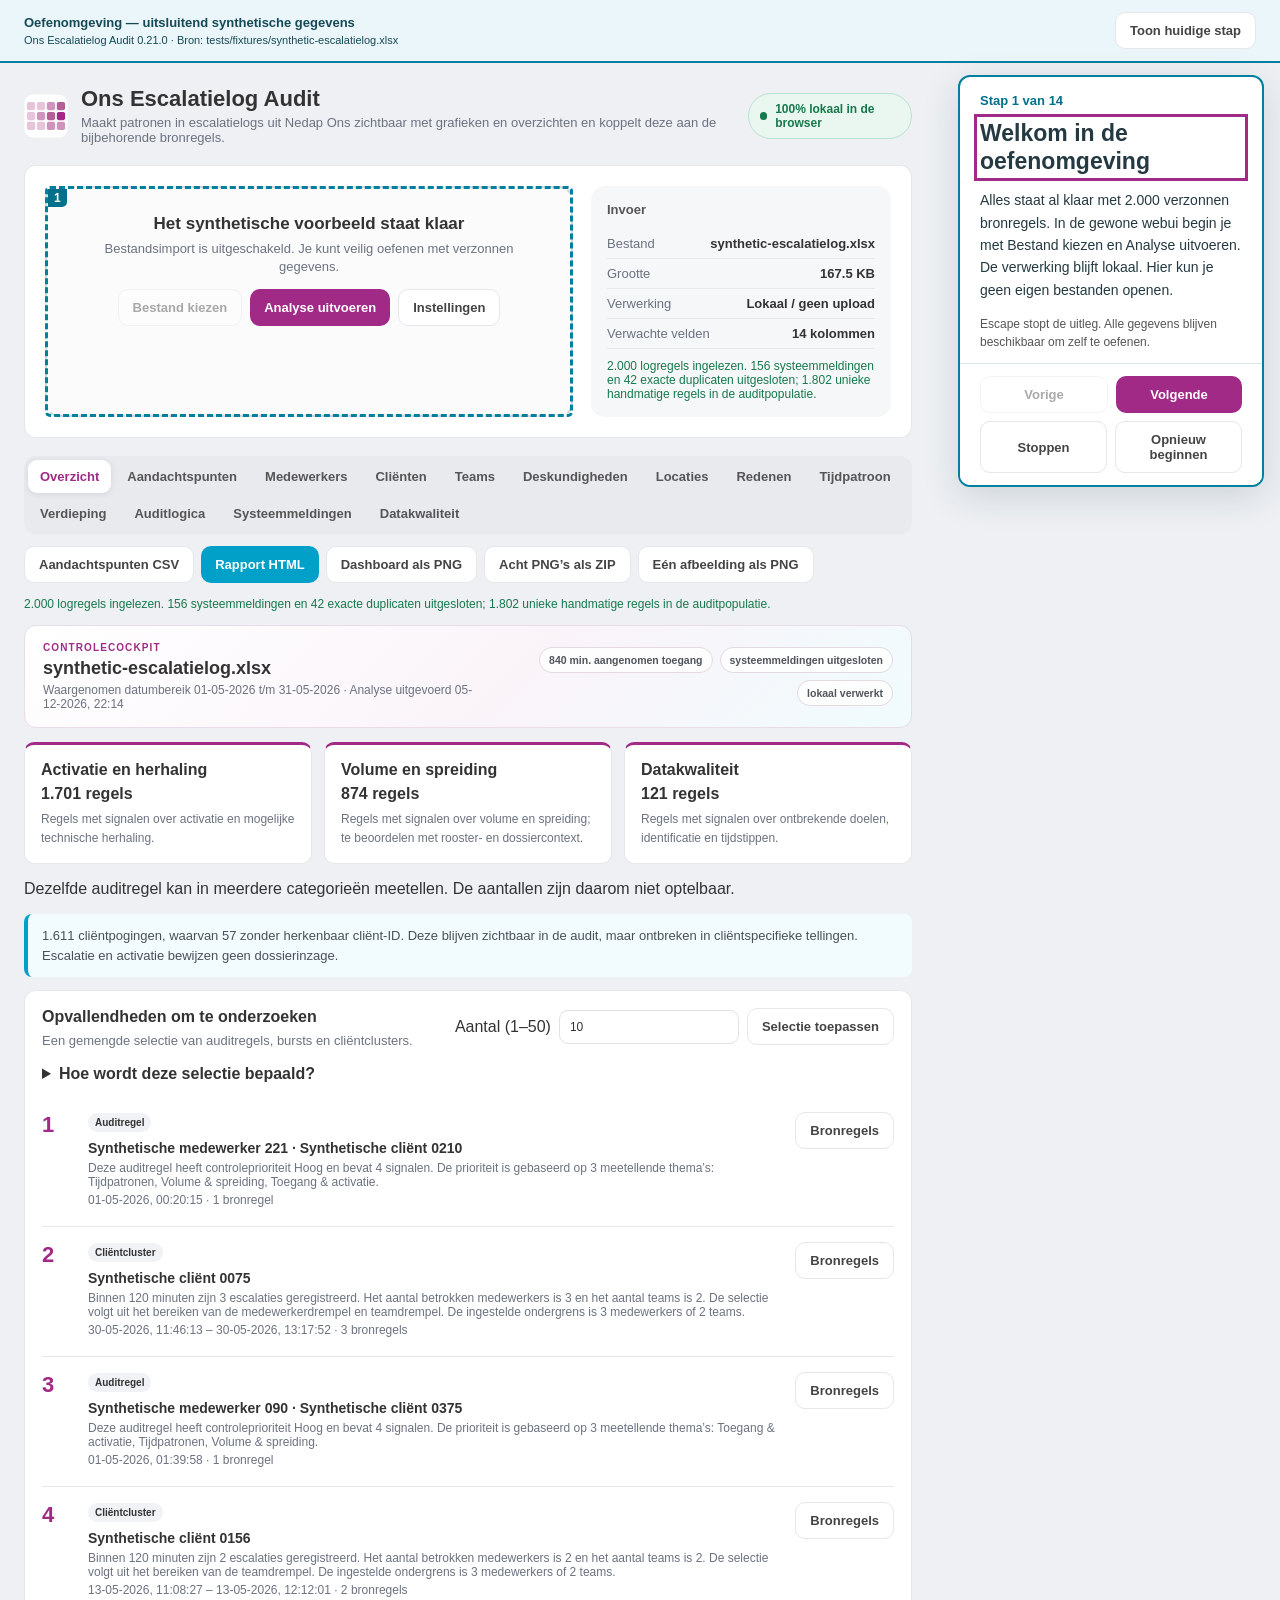
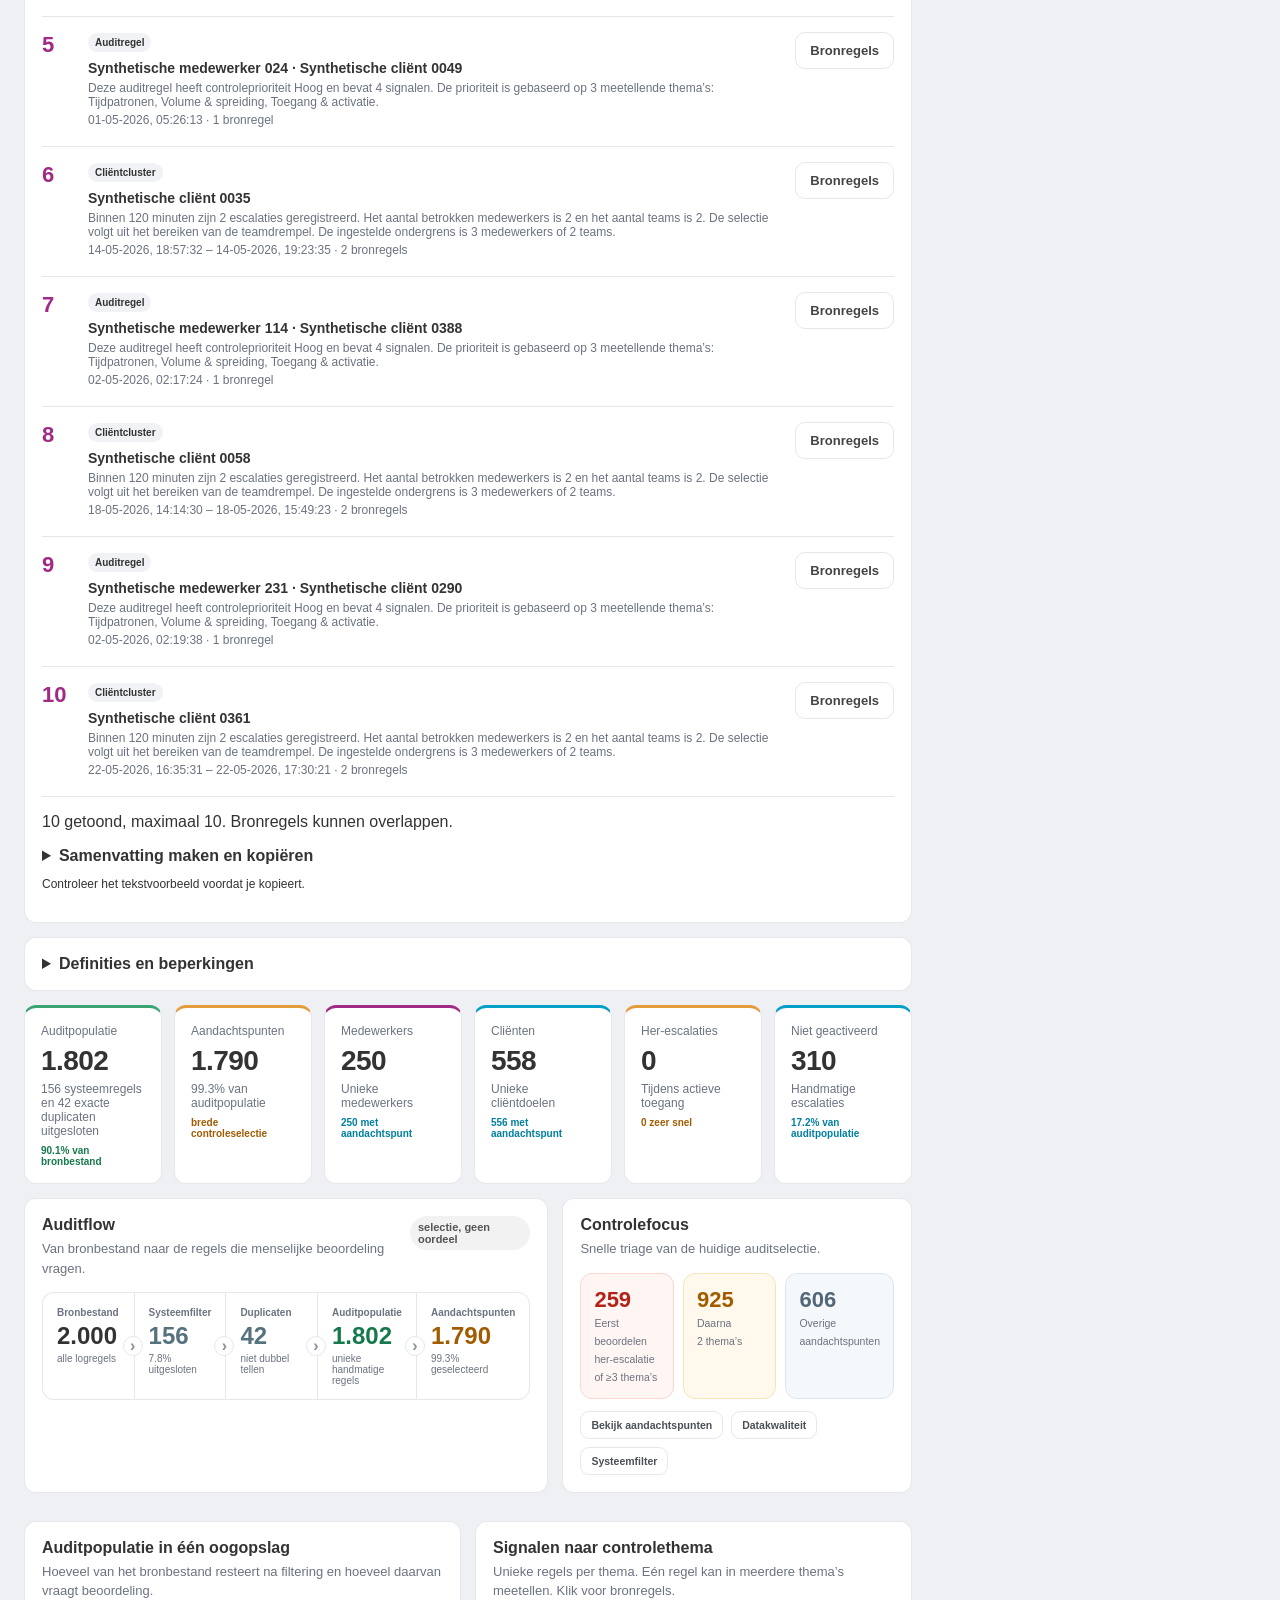
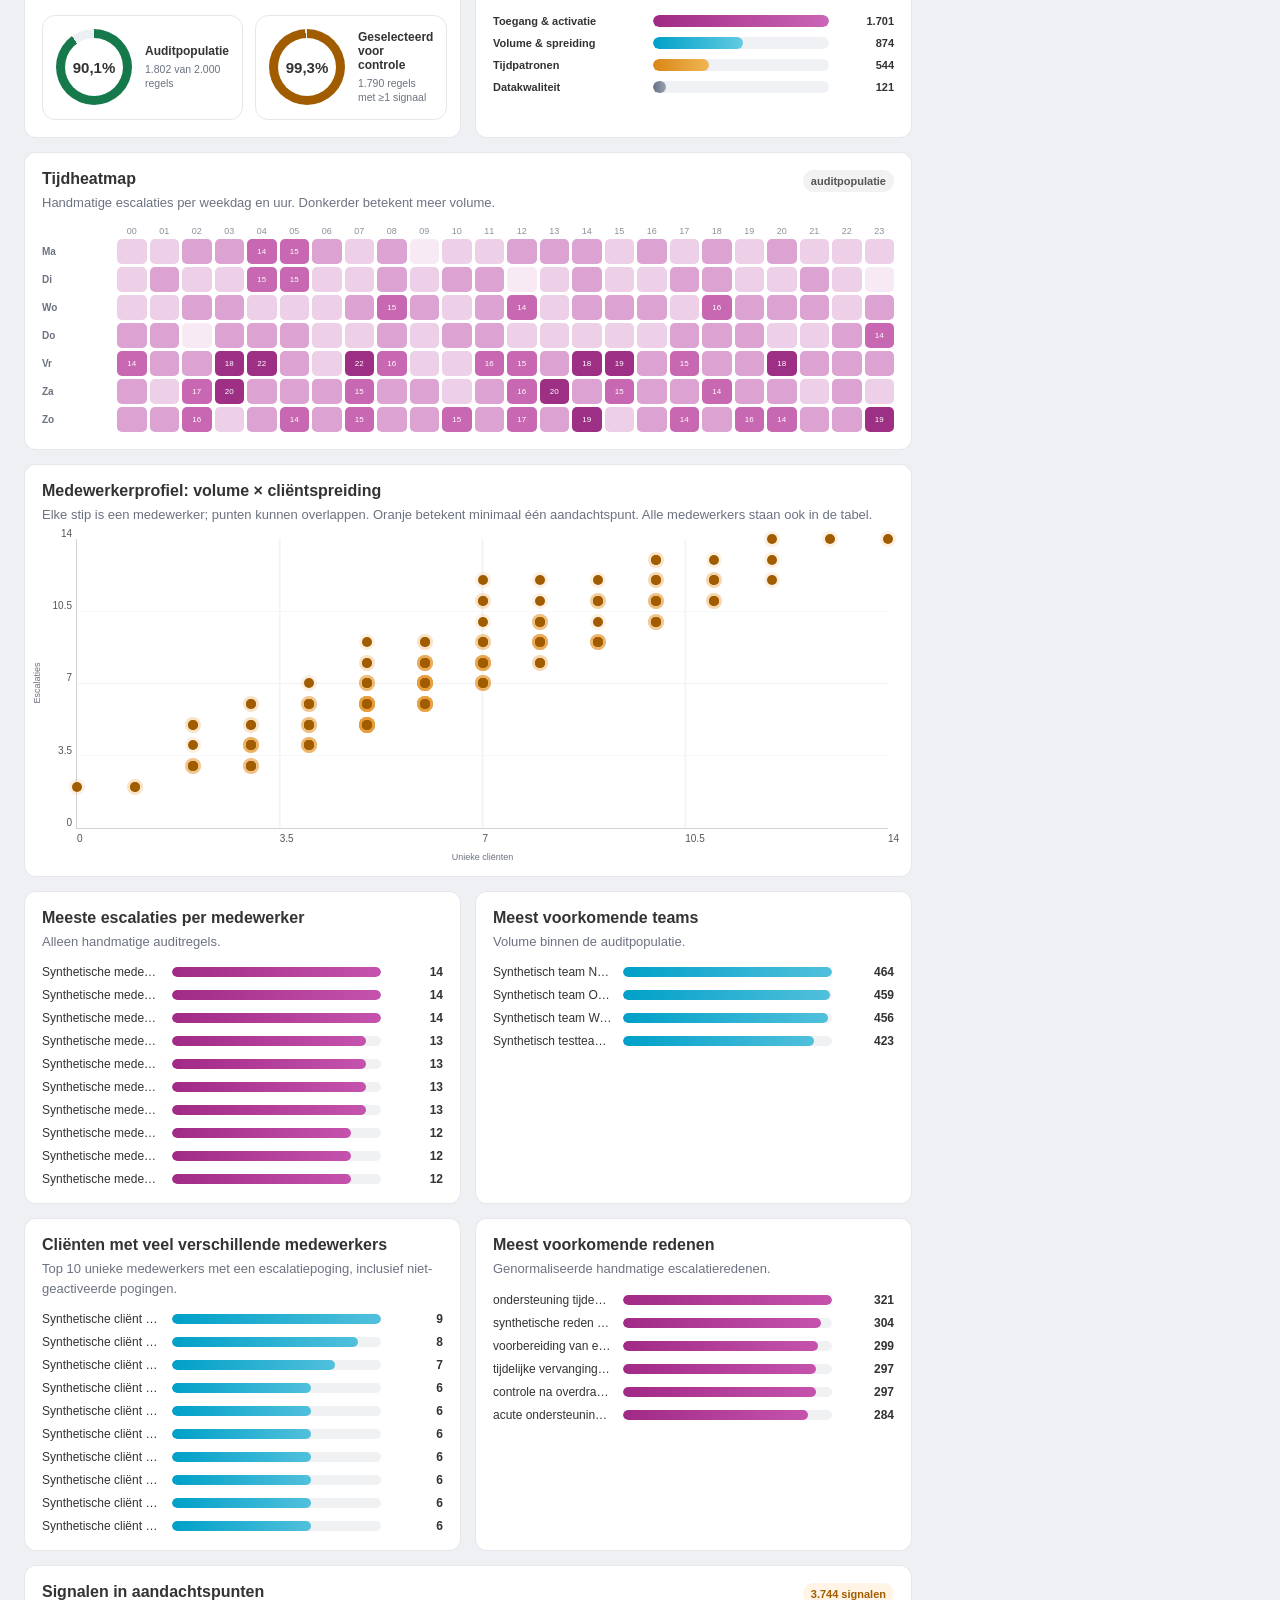
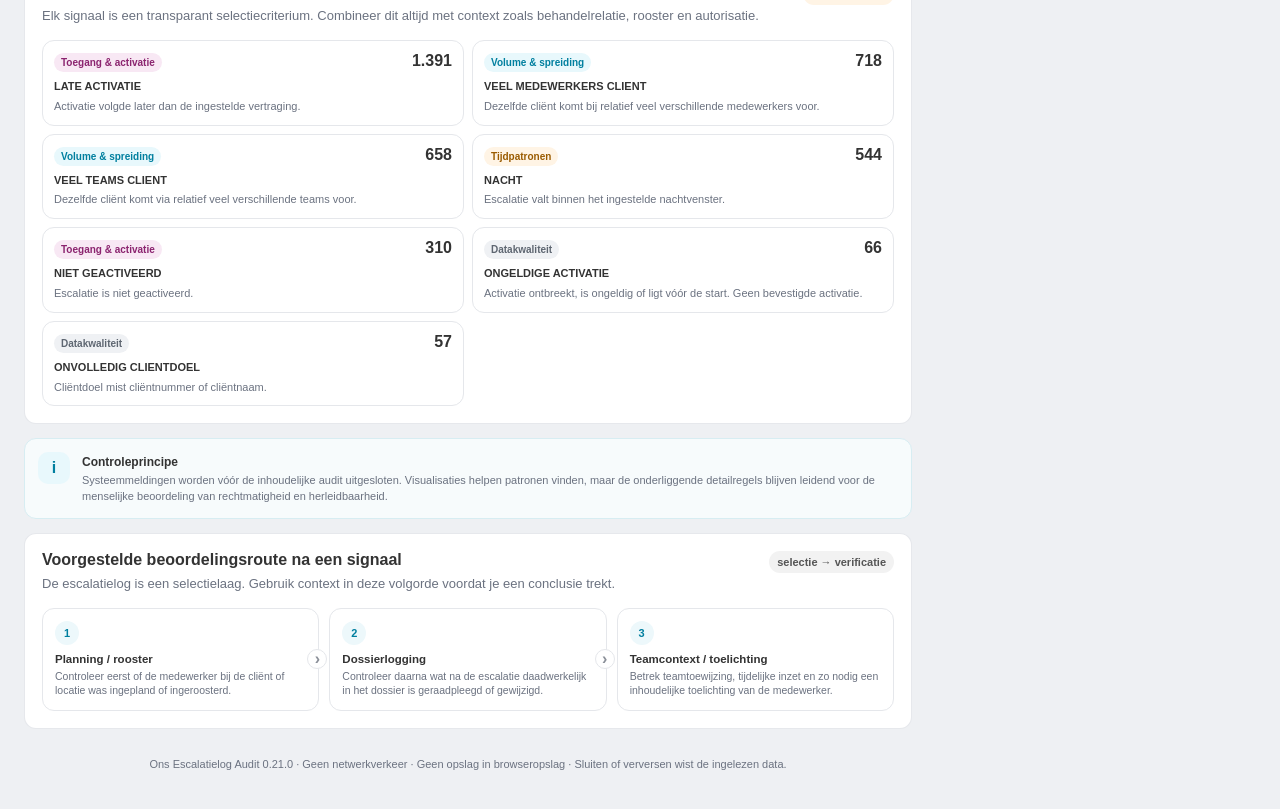
==== commit 9107c897: "fix 🐛: Houd rondleiding en bronregelknoppen binnen beeld" ====
--- a/escalatielog-audit-rondleiding.html
+++ b/escalatielog-audit-rondleiding.html
@@ -81,8 +81,11 @@
 @media print{.delay-guidance,.night-guidance,.compact-timeline{break-inside:avoid}.outcome.flagged,.delay-guidance .method summary,.night-guidance .method summary{color:#333}.outcome.flagged{border-color:#333}.night-guidance .segment{print-color-adjust:exact;-webkit-print-color-adjust:exact;background:repeating-linear-gradient(135deg,#fff 0,#fff 5px,#555 5px,#555 7px);border-color:#333}}
     </style>
     <style id="tourStyles">
-#tourBanner{position:sticky;top:0;z-index:90;display:flex;align-items:center;justify-content:space-between;gap:12px;padding:12px 24px;background:#eaf6f9;border-bottom:2px solid #007f9f;color:#164956;font-size:13px}#tourBanner strong,#tourBanner span{display:block}#tourBanner .app-version{display:inline}#tourBanner span{font-size:11px;margin-top:4px}#tourPanel{position:fixed;z-index:95;right:16px;top:112px;width:306px;max-height:calc(100dvh - 128px);overflow:auto;padding:22px;background:#fff;border:2px solid #007f9f;border-radius:12px;box-shadow:0 10px 36px #18374726;color:#243941}#tourPanel[hidden],#tourMarker[hidden],#tourRelated[hidden],#tourRestore[hidden]{display:none}#tourTitle{font-size:23px;line-height:1.2;margin:12px 0}#tourText{font-size:14px;line-height:1.6}#tourProgress{font-size:13px;color:#00708b;font-weight:750;margin:0}#tourHint{font-size:12px;line-height:1.5;color:#7b3e11}#tourHint:empty{display:none}.tour-navigation{display:flex;gap:8px;flex-wrap:wrap;margin-top:12px}.tour-navigation .btn{flex:1}.tour-keyboard{font-size:12px;line-height:1.5;color:#555;margin:18px 0 0}#tourMarker{position:fixed;z-index:89;border:3px dashed #007f9f;border-radius:5px;pointer-events:none}#tourMarker span{position:absolute;left:0;top:0;padding:2px 6px;background:#00708b;color:white;font-size:12px;font-weight:800;border-radius:0 0 5px 0}body.tour-active .app{margin-right:344px}body.tour-active .drill-overlay{right:344px;backdrop-filter:none}html{scroll-padding-top:112px}body.tour-active #drillOverlay .drill-panel{width:100%;min-width:0}#tourBanner .btn{flex-shrink:0}#tourPanel :focus-visible,#tourBanner :focus-visible{outline:3px solid #A02A85;outline-offset:3px}
-@media(max-width:1100px){#tourBanner{padding:10px 12px;align-items:flex-start}#tourBanner strong{font-size:12px}#tourBanner span{font-size:10px;overflow-wrap:anywhere}#tourBanner .btn{max-width:120px;white-space:normal}body.tour-active .app{margin-right:0;padding-bottom:46dvh}#tourPanel{top:auto;bottom:8px;left:8px;right:8px;width:auto;max-height:43dvh;padding:14px}#tourTitle{font-size:19px;margin:8px 0}#tourText{font-size:13px;line-height:1.45;margin:8px 0}.tour-navigation{margin-top:8px}.tour-keyboard{margin-top:8px}body.tour-active .drill-overlay{right:0;bottom:46dvh;padding:8px}body.tour-active #drillOverlay .drill-panel{height:100%;max-height:100%}.tour-active{scroll-padding-bottom:46dvh}}
+#tourBanner{position:sticky;top:0;z-index:90;display:flex;align-items:center;justify-content:space-between;gap:12px;padding:12px 24px;background:#eaf6f9;border-bottom:2px solid #007f9f;color:#164956;font-size:13px}#tourBanner strong,#tourBanner span{display:block}#tourBanner .app-version{display:inline}#tourBanner span{font-size:11px;margin-top:4px}#tourPanel{position:fixed;z-index:95;right:16px;top:calc(var(--tour-banner-bottom,90px) + 12px);width:306px;max-height:calc(var(--tour-viewport-height,100dvh) - var(--tour-banner-bottom,90px) - 24px);display:flex;flex-direction:column;overflow:hidden;background:#fff;border:2px solid #007f9f;border-radius:12px;box-shadow:0 10px 36px #18374726;color:#243941}#tourPanel[hidden],#tourMarker[hidden],#tourRelated[hidden],#tourRestore[hidden],.tour-context-actions[hidden]{display:none}#tourProgress{flex:none;font-size:13px;color:#00708b;font-weight:750;margin:0;padding:16px 20px 0}.tour-content{min-height:0;overflow:auto;padding:0 20px 12px;overscroll-behavior:contain}.tour-footer{flex:none;padding:12px 20px;border-top:1px solid #d9e7eb;background:#fff}.tour-context-actions{display:flex;gap:8px;margin-bottom:8px;flex-wrap:wrap}.tour-context-actions .btn{flex:1}.tour-navigation{display:flex;gap:8px;flex-wrap:wrap}.tour-navigation+.tour-navigation{margin-top:8px}.tour-navigation .btn{flex:1;min-width:0}#tourTitle{font-size:23px;line-height:1.2;margin:12px 0}#tourText{font-size:14px;line-height:1.6}#tourHint{font-size:12px;line-height:1.5;color:#7b3e11}#tourHint:empty{display:none}.tour-keyboard{font-size:12px;line-height:1.5;color:#555;margin:14px 0 0}#tourMarker{position:fixed;z-index:89;border:3px dashed #007f9f;border-radius:5px;pointer-events:none}#tourMarker span{position:absolute;left:0;top:0;padding:2px 6px;background:#00708b;color:white;font-size:12px;font-weight:800;border-radius:0 0 5px 0}body.tour-active .app{margin-right:344px}#drillOverlay{top:calc(var(--tour-banner-bottom,90px) + 8px);bottom:8px;left:8px;right:8px;padding:0;backdrop-filter:none}body.tour-active #drillOverlay{right:344px}#drillOverlay .drill-panel{width:100%;height:100%;max-height:100%;min-width:0;min-height:0}#drillOverlay .drill-header{display:grid;grid-template-columns:minmax(0,1fr) auto;flex-shrink:0;gap:8px;padding:10px 12px}#drillOverlay .drill-header>div:first-child{max-height:64px;overflow:auto}#drillOverlay .drill-header h2{font-size:16px}#drillOverlay .drill-actions{flex-wrap:nowrap;align-items:start;width:auto}#drillOverlay .drill-summary{max-height:64px;overflow:auto;padding:8px 12px}#drillOverlay .drill-filters{position:static;padding:8px 12px}#drillOverlay .drill-body th{top:0}#drillOverlay .drill-explanation{max-height:25%}html{scroll-padding-top:calc(var(--tour-banner-bottom,90px) + 16px)}#tourBanner .btn{flex-shrink:0}#tourPanel :focus-visible,#tourBanner :focus-visible{outline:3px solid #A02A85;outline-offset:3px}
+@media(max-width:1100px){#tourBanner{padding:10px 12px;align-items:flex-start}#tourBanner strong{font-size:12px}#tourBanner span{font-size:10px;overflow-wrap:anywhere}#tourBanner .btn{max-width:120px;white-space:normal}body.tour-active .app{margin-right:0;padding-bottom:calc(var(--tour-guide-height,43dvh) + 24px)}#tourPanel{top:auto;bottom:8px;left:8px;right:8px;width:auto;max-height:min(46dvh,calc(var(--tour-viewport-height,100dvh) - var(--tour-banner-bottom,90px) - 150px))}#tourProgress{padding:10px 12px 0}.tour-content{padding:0 12px 10px}.tour-footer{padding:10px 12px}#tourTitle{font-size:19px;margin:8px 0}#tourText{font-size:13px;line-height:1.45;margin:8px 0}.tour-keyboard{margin-top:8px}body.tour-active #drillOverlay{right:8px;bottom:calc(var(--tour-guide-height,43dvh) + 16px)}}
+@media(min-width:681px) and (max-width:1100px){.tour-footer{display:grid;grid-template-columns:1fr 1fr;gap:8px}.tour-context-actions{grid-column:1/-1;margin:0}.tour-navigation+.tour-navigation{margin:0}}
+@media(max-width:680px){#drillOverlay .drill-header{grid-template-columns:1fr;padding:8px 10px}#drillOverlay .drill-header>div:first-child{max-height:44px}#drillOverlay .drill-actions{justify-content:flex-start}#drillOverlay .drill-summary{max-height:44px;padding:6px 10px}#drillOverlay .drill-header .btn{padding:8px 10px}#drillOverlay .drill-panel{border-radius:10px}}
+@media(max-width:1100px) and (max-height:500px){#drillOverlay .drill-header{padding:6px 10px}#drillOverlay .drill-header>div:first-child{max-height:38px}#drillOverlay .drill-header h2{font-size:14px}#drillOverlay .drill-eyebrow{display:none}#drillOverlay .drill-summary{max-height:30px;padding:4px 8px}}
 @media print{#tourBanner{position:static}#tourPanel,#tourMarker{display:none!important}body.tour-active .app{margin:0;padding:0}}
 </style>
 </head>
@@ -96,11 +99,17 @@
 </header>
 <aside id="tourPanel" aria-labelledby="tourTitle" hidden>
 <p id="tourProgress" role="status" aria-live="polite" aria-atomic="true"></p>
+<div class="tour-content">
 <h2 id="tourTitle" tabindex="-1">Rondleiding laden</h2>
 <p id="tourText"></p>
 <p id="tourHint" role="status" aria-live="polite"></p>
+<p class="tour-keyboard">Escape stopt de uitleg. Alle gegevens blijven beschikbaar om zelf te oefenen.</p>
+</div>
+<div class="tour-footer">
+<div class="tour-context-actions" hidden>
 <button id="tourRestore" class="btn ghost" hidden>Toon onderdeel</button>
 <button id="tourRelated" class="btn ghost" hidden>Toon verbanden</button>
+</div>
 <div class="tour-navigation">
 <button id="tourPrev" class="btn ghost">Vorige</button>
 <button id="tourNext" class="btn primary">Volgende</button>
@@ -109,7 +118,7 @@
 <button id="tourStop" class="btn ghost">Stoppen</button>
 <button id="tourReset" class="btn ghost">Opnieuw beginnen</button>
 </div>
-<p class="tour-keyboard">Escape stopt de uitleg. Alle gegevens blijven beschikbaar om zelf te oefenen.</p>
+</div>
 </aside>
 <div id="tourMarker" aria-hidden="true" hidden>
 <span></span>
@@ -219,400 +228,384 @@
 </div>
 <label for="findingPreview">Tekstvoorbeeld van de getoonde selectie</label>
 <textarea id="findingPreview" readonly></textarea>
-    <button class="btn secondary" id="copyFindings">Samenvatting kopiëren</button>
-  </div>
+<button class="btn secondary" id="copyFindings">Samenvatting kopiëren</button>
+</div>
 </details>
-<p class="finding-status"
-   id="findingStatus"
-   role="status"
-   aria-live="polite"></p>
+<p class="finding-status" id="findingStatus" role="status" aria-live="polite"></p>
 </section>
 <details class="card section-card" style="margin-bottom:14px">
-  <summary>Definities en beperkingen</summary>
-  <p>Een escalatie is een geregistreerde poging, geen bewijs van dossierinzage. De auditpopulatie bestaat uit bronregels minus bekende systeemredenen, eventueel het ingestelde duurfilter, en exacte duplicaten. De 14 bronvelden bepalen duplicaten; er is geen uniek gebeurtenis-ID.</p>
-  <p>Her-escalatie gebruikt een eerdere geldige activatie van dezelfde medewerker en cliënt en de ingestelde toegangstermijn, inclusief de grens. Dit is een aanname voor triage, geen bevestiging dat toegang daadwerkelijk nog actief was. Zeer snel is een aanvullend signaal binnen diezelfde relatie.</p>
-  <p>Tijdstippen zijn kloktijden zoals geëxporteerd, zonder vastgelegde tijdzone. Berekening is onafhankelijk van de browserzone; verstreken minuten rond zomer-/wintertijd blijven onzeker. Uur- en weekdagtotalen zijn ruwe aantallen, niet gecorrigeerd voor diensten of het aantal weekdagen in het bestand. Het waargenomen datumbereik bewijst geen volledige exportperiode.</p>
-  <p>Teams en deskundigheden worden vergeleken op waargenomen medewerkers met escalaties, niet op de volledige bezetting. Bursts en cliëntclusters tonen één sterkste kwalificerend venster per medewerker of cliënt, niet alle afzonderlijke incidenten. Concentratie is top 3 gedeeld door alle herkenbare doelen van dezelfde soort. Bij weinig doelen is een hoog aandeel vanzelfsprekend.</p>
-  <p>Export bevat persoonsgegevens; deel alleen met bevoegde ontvangers. Drempels, filters en bronregels blijven controleerbaar. Wijzigingen per versie staan in de changelog van de release.</p>
+<summary>Definities en beperkingen</summary>
+<p>Een escalatie is een geregistreerde poging, geen bewijs van dossierinzage. De auditpopulatie bestaat uit bronregels minus bekende systeemredenen, eventueel het ingestelde duurfilter, en exacte duplicaten. De 14 bronvelden bepalen duplicaten; er is geen uniek gebeurtenis-ID.</p>
+<p>Her-escalatie gebruikt een eerdere geldige activatie van dezelfde medewerker en cliënt en de ingestelde toegangstermijn, inclusief de grens. Dit is een aanname voor triage, geen bevestiging dat toegang daadwerkelijk nog actief was. Zeer snel is een aanvullend signaal binnen diezelfde relatie.</p>
+<p>Tijdstippen zijn kloktijden zoals geëxporteerd, zonder vastgelegde tijdzone. Berekening is onafhankelijk van de browserzone; verstreken minuten rond zomer-/wintertijd blijven onzeker. Uur- en weekdagtotalen zijn ruwe aantallen, niet gecorrigeerd voor diensten of het aantal weekdagen in het bestand. Het waargenomen datumbereik bewijst geen volledige exportperiode.</p>
+<p>Teams en deskundigheden worden vergeleken op waargenomen medewerkers met escalaties, niet op de volledige bezetting. Bursts en cliëntclusters tonen één sterkste kwalificerend venster per medewerker of cliënt, niet alle afzonderlijke incidenten. Concentratie is top 3 gedeeld door alle herkenbare doelen van dezelfde soort. Bij weinig doelen is een hoog aandeel vanzelfsprekend.</p>
+<p>Export bevat persoonsgegevens; deel alleen met bevoegde ontvangers. Drempels, filters en bronregels blijven controleerbaar. Wijzigingen per versie staan in de changelog van de release.</p>
 </details>
 <div class="kpis visual" id="kpis"></div>
 <div class="cockpit-grid">
-  <div class="card section-card">
-    <div class="section-head">
-      <div>
-        <h3>Auditflow</h3>
-        <p>Van bronbestand naar de regels die menselijke beoordeling vragen.</p>
-      </div>
-      <span class="badge">selectie, geen oordeel</span>
-    </div>
-    <div id="auditFlow" class="audit-flow"></div>
-  </div>
-  <div class="card section-card">
-    <div class="section-head">
-      <div>
-        <h3>Controlefocus</h3>
-        <p>Snelle triage van de huidige auditselectie.</p>
-      </div>
-    </div>
-    <div id="priorityStrip" class="priority-strip"></div>
-    <div class="quick-links" style="margin-top:12px">
-      <button class="quick-link" data-jump="attention">Bekijk aandachtspunten</button><button class="quick-link" data-jump="quality">Datakwaliteit</button><button class="quick-link" data-jump="system">Systeemfilter</button>
-    </div>
-  </div>
+<div class="card section-card">
+<div class="section-head">
+<div>
+<h3>Auditflow</h3>
+<p>Van bronbestand naar de regels die menselijke beoordeling vragen.</p>
+</div>
+<span class="badge">selectie, geen oordeel</span>
+</div>
+<div id="auditFlow" class="audit-flow"></div>
+</div>
+<div class="card section-card">
+<div class="section-head">
+<div>
+<h3>Controlefocus</h3>
+<p>Snelle triage van de huidige auditselectie.</p>
+</div>
+</div>
+<div id="priorityStrip" class="priority-strip"></div>
+<div class="quick-links" style="margin-top:12px">
+<button class="quick-link" data-jump="attention">Bekijk aandachtspunten</button><button class="quick-link" data-jump="quality">Datakwaliteit</button><button class="quick-link" data-jump="system">Systeemfilter</button>
+</div>
+</div>
 </div>
 <div class="visual-grid">
-  <div class="card chart-card">
-    <div class="section-head">
-      <div>
-        <h3>Auditpopulatie in één oogopslag</h3>
-        <p>Hoeveel van het bronbestand resteert na filtering en hoeveel daarvan vraagt beoordeling.</p>
-      </div>
-    </div>
-    <div id="metricDonuts" class="metric-donuts"></div>
-  </div>
-  <div class="card chart-card">
-    <div class="section-head">
-      <div>
-        <h3>Signalen naar controlethema</h3>
-        <p>Unieke regels per thema. Eén regel kan in meerdere thema’s meetellen. Klik voor bronregels.</p>
-      </div>
-    </div>
-    <div id="signalCategories" class="signal-bars"></div>
-  </div>
+<div class="card chart-card">
+<div class="section-head">
+<div>
+<h3>Auditpopulatie in één oogopslag</h3>
+<p>Hoeveel van het bronbestand resteert na filtering en hoeveel daarvan vraagt beoordeling.</p>
+</div>
+</div>
+<div id="metricDonuts" class="metric-donuts"></div>
+</div>
+<div class="card chart-card">
+<div class="section-head">
+<div>
+<h3>Signalen naar controlethema</h3>
+<p>Unieke regels per thema. Eén regel kan in meerdere thema’s meetellen. Klik voor bronregels.</p>
+</div>
+</div>
+<div id="signalCategories" class="signal-bars"></div>
+</div>
 </div>
 <div class="card chart-card" style="margin-top:14px">
-  <div class="section-head">
-    <div>
-      <h3>Tijdheatmap</h3>
-      <p>Handmatige escalaties per weekdag en uur. Donkerder betekent meer volume.</p>
-    </div>
-    <span class="badge">auditpopulatie</span>
-  </div>
-  <div class="heatmap-wrap">
-    <div id="timeHeatmap" class="heatmap"></div>
-  </div>
+<div class="section-head">
+<div>
+<h3>Tijdheatmap</h3>
+<p>Handmatige escalaties per weekdag en uur. Donkerder betekent meer volume.</p>
+</div>
+<span class="badge">auditpopulatie</span>
+</div>
+<div class="heatmap-wrap">
+<div id="timeHeatmap" class="heatmap"></div>
+</div>
 </div>
 <div class="visual-grid overview-charts" style="margin-top:14px">
-  <div class="card chart-card chart-wide">
-    <div class="section-head">
-      <div>
-        <h3>Medewerkerprofiel: volume × cliëntspreiding</h3>
-        <p>Elke stip is een medewerker; punten kunnen overlappen. Oranje betekent minimaal één aandachtspunt. Alle medewerkers staan ook in de tabel.</p>
-      </div>
-    </div>
-    <div id="employeeScatter" class="scatter"></div>
-  </div>
-  <div class="card chart-card">
-    <div class="section-head">
-      <div>
-        <h3>Meeste escalaties per medewerker</h3>
-        <p>Alleen handmatige auditregels.</p>
-      </div>
-    </div>
-    <div id="chartEmployees" class="bar-list"></div>
-  </div>
-  <div class="card chart-card">
-    <div class="section-head">
-      <div>
-        <h3>Meest voorkomende teams</h3>
-        <p>Volume binnen de auditpopulatie.</p>
-      </div>
-    </div>
-    <div id="chartTeams" class="bar-list secondary"></div>
-  </div>
-  <div class="card chart-card">
-    <div class="section-head">
-      <div>
-        <h3>Cliënten met veel verschillende medewerkers</h3>
-        <p>Top 10 unieke medewerkers met een escalatiepoging, inclusief niet-geactiveerde pogingen.</p>
-      </div>
-    </div>
-    <div id="clientBreadth" class="bar-list secondary"></div>
-  </div>
-  <div class="card chart-card">
-    <div class="section-head">
-      <div>
-        <h3>Meest voorkomende redenen</h3>
-        <p>Genormaliseerde handmatige escalatieredenen.</p>
-      </div>
-    </div>
-    <div id="chartReasons" class="bar-list"></div>
-  </div>
+<div class="card chart-card chart-wide">
+<div class="section-head">
+<div>
+<h3>Medewerkerprofiel: volume × cliëntspreiding</h3>
+<p>Elke stip is een medewerker; punten kunnen overlappen. Oranje betekent minimaal één aandachtspunt. Alle medewerkers staan ook in de tabel.</p>
+</div>
+</div>
+<div id="employeeScatter" class="scatter"></div>
+</div>
+<div class="card chart-card">
+<div class="section-head">
+<div>
+<h3>Meeste escalaties per medewerker</h3>
+<p>Alleen handmatige auditregels.</p>
+</div>
+</div>
+<div id="chartEmployees" class="bar-list"></div>
+</div>
+<div class="card chart-card">
+<div class="section-head">
+<div>
+<h3>Meest voorkomende teams</h3>
+<p>Volume binnen de auditpopulatie.</p>
+</div>
+</div>
+<div id="chartTeams" class="bar-list secondary"></div>
+</div>
+<div class="card chart-card">
+<div class="section-head">
+<div>
+<h3>Cliënten met veel verschillende medewerkers</h3>
+<p>Top 10 unieke medewerkers met een escalatiepoging, inclusief niet-geactiveerde pogingen.</p>
+</div>
+</div>
+<div id="clientBreadth" class="bar-list secondary"></div>
+</div>
+<div class="card chart-card">
+<div class="section-head">
+<div>
+<h3>Meest voorkomende redenen</h3>
+<p>Genormaliseerde handmatige escalatieredenen.</p>
+</div>
+</div>
+<div id="chartReasons" class="bar-list"></div>
+</div>
 </div>
 <div class="card section-card" style="margin-top:14px">
-  <div class="section-head">
-    <div>
-      <h3>Signalen in aandachtspunten</h3>
-      <p>Elk signaal is een transparant selectiecriterium. Combineer dit altijd met context zoals behandelrelatie, rooster en autorisatie.</p>
-    </div>
-    <span id="signalTotalBadge" class="badge warn"></span>
-  </div>
-  <div id="signals" class="signal-grid"></div>
+<div class="section-head">
+<div>
+<h3>Signalen in aandachtspunten</h3>
+<p>Elk signaal is een transparant selectiecriterium. Combineer dit altijd met context zoals behandelrelatie, rooster en autorisatie.</p>
+</div>
+<span id="signalTotalBadge" class="badge warn"></span>
+</div>
+<div id="signals" class="signal-grid"></div>
 </div>
 <div class="audit-callout">
-  <div class="audit-icon">i</div>
-  <div>
-    <strong>Controleprincipe</strong>
-    <p>Systeemmeldingen worden vóór de inhoudelijke audit uitgesloten. Visualisaties helpen patronen vinden, maar de onderliggende detailregels blijven leidend voor de menselijke beoordeling van rechtmatigheid en herleidbaarheid.</p>
-  </div>
+<div class="audit-icon">i</div>
+<div>
+<strong>Controleprincipe</strong>
+<p>Systeemmeldingen worden vóór de inhoudelijke audit uitgesloten. Visualisaties helpen patronen vinden, maar de onderliggende detailregels blijven leidend voor de menselijke beoordeling van rechtmatigheid en herleidbaarheid.</p>
+</div>
 </div>
 <div class="card section-card" style="margin-top:14px">
-  <div class="section-head">
-    <div>
-      <h3>Voorgestelde beoordelingsroute na een signaal</h3>
-      <p>De escalatielog is een selectielaag. Gebruik context in deze volgorde voordat je een conclusie trekt.</p>
-    </div>
-    <span class="badge">selectie → verificatie</span>
-  </div>
-  <div class="review-route">
-    <div class="review-step">
-      <div class="n">1</div>
-      <strong>Planning / rooster</strong><span>Controleer eerst of de medewerker bij de cliënt of locatie was ingepland of ingeroosterd.</span>
-    </div>
-    <div class="review-step">
-      <div class="n">2</div>
-      <strong>Dossierlogging</strong><span>Controleer daarna wat na de escalatie daadwerkelijk in het dossier is geraadpleegd of gewijzigd.</span>
-    </div>
-    <div class="review-step">
-      <div class="n">3</div>
-      <strong>Teamcontext / toelichting</strong><span>Betrek teamtoewijzing, tijdelijke inzet en zo nodig een inhoudelijke toelichting van de medewerker.</span>
-    </div>
-  </div>
+<div class="section-head">
+<div>
+<h3>Voorgestelde beoordelingsroute na een signaal</h3>
+<p>De escalatielog is een selectielaag. Gebruik context in deze volgorde voordat je een conclusie trekt.</p>
+</div>
+<span class="badge">selectie → verificatie</span>
+</div>
+<div class="review-route">
+<div class="review-step">
+<div class="n">1</div>
+<strong>Planning / rooster</strong><span>Controleer eerst of de medewerker bij de cliënt of locatie was ingepland of ingeroosterd.</span>
+</div>
+<div class="review-step">
+<div class="n">2</div>
+<strong>Dossierlogging</strong><span>Controleer daarna wat na de escalatie daadwerkelijk in het dossier is geraadpleegd of gewijzigd.</span>
+</div>
+<div class="review-step">
+<div class="n">3</div>
+<strong>Teamcontext / toelichting</strong><span>Betrek teamtoewijzing, tijdelijke inzet en zo nodig een inhoudelijke toelichting van de medewerker.</span>
+</div>
+</div>
 </div>
 </section>
 <section class="view" id="view-attention">
-  <div class="card table-card">
-    <div class="section-head" style="padding:16px 16px 0">
-      <div>
-        <h2>Aandachtspunten</h2>
-        <p>Handmatige logregels met één of meer ingestelde signalen.</p>
-      </div>
-      <span id="attentionBadge" class="badge warn"></span>
-    </div>
-    <div id="priorityGuidance"></div>
-    <div id="activationGuidance"></div>
-    <div id="attentionTable"></div>
-  </div>
+<div class="card table-card">
+<div class="section-head" style="padding:16px 16px 0">
+<div>
+<h2>Aandachtspunten</h2>
+<p>Handmatige logregels met één of meer ingestelde signalen.</p>
+</div>
+<span id="attentionBadge" class="badge warn"></span>
+</div>
+<div id="priorityGuidance"></div>
+<div id="activationGuidance"></div>
+<div id="attentionTable"></div>
+</div>
 </section>
 <section class="view" id="view-employees">
-  <div class="card table-card">
-    <div class="section-head" style="padding:16px 16px 0">
-      <div>
-        <h2>Medewerkers</h2>
-        <p>Volume, cliëntspreiding en her-escalatiepatronen.</p>
-      </div>
-    </div>
-    <div id="employeesTable"></div>
-  </div>
+<div class="card table-card">
+<div class="section-head" style="padding:16px 16px 0">
+<div>
+<h2>Medewerkers</h2>
+<p>Volume, cliëntspreiding en her-escalatiepatronen.</p>
+</div>
+</div>
+<div id="employeesTable"></div>
+</div>
 </section>
 <section class="view" id="view-clients">
-  <div class="card table-card">
-    <div class="section-head" style="padding:16px 16px 0">
-      <div>
-        <h2>Cliënten</h2>
-        <p>Escalatiepogingen per cliënt. Daadwerkelijke inzage is niet uit deze log af te leiden.</p>
-      </div>
-    </div>
-    <div id="clientsTable"></div>
-  </div>
+<div class="card table-card">
+<div class="section-head" style="padding:16px 16px 0">
+<div>
+<h2>Cliënten</h2>
+<p>Escalatiepogingen per cliënt. Daadwerkelijke inzage is niet uit deze log af te leiden.</p>
+</div>
+</div>
+<div id="clientsTable"></div>
+</div>
 </section>
 <section class="view" id="view-teams">
-  <div class="card table-card">
-    <div class="section-head" style="padding:16px 16px 0">
-      <div>
-        <h2>Teams</h2>
-        <p>Escalatievolume en spreiding per medewerkersteam.</p>
-      </div>
-    </div>
-    <div id="teamsTable"></div>
-  </div>
+<div class="card table-card">
+<div class="section-head" style="padding:16px 16px 0">
+<div>
+<h2>Teams</h2>
+<p>Escalatievolume en spreiding per medewerkersteam.</p>
+</div>
+</div>
+<div id="teamsTable"></div>
+</div>
 </section>
 <section class="view" id="view-expertise">
-  <div class="card table-card">
-    <div class="section-head" style="padding:16px 16px 0">
-      <div>
-        <h2>Deskundigheden</h2>
-        <p>Vergelijk gebruikspatronen tussen functies/deskundigheden zonder individuele volumes los van hun context te beoordelen.</p>
-      </div>
-    </div>
-    <div id="expertiseTable"></div>
-  </div>
+<div class="card table-card">
+<div class="section-head" style="padding:16px 16px 0">
+<div>
+<h2>Deskundigheden</h2>
+<p>Vergelijk gebruikspatronen tussen functies/deskundigheden zonder individuele volumes los van hun context te beoordelen.</p>
+</div>
+</div>
+<div id="expertiseTable"></div>
+</div>
 </section>
 <section class="view" id="view-locations">
-  <div class="card table-card">
-    <div class="section-head" style="padding:16px 16px 0">
-      <div>
-        <h2>Locaties</h2>
-        <p>Analyse van handmatige escalaties met doeltype Locatie. Hoofdlocatie van een cliënt blijft alleen context.</p>
-      </div>
-    </div>
-    <div id="locationsTable"></div>
-  </div>
+<div class="card table-card">
+<div class="section-head" style="padding:16px 16px 0">
+<div>
+<h2>Locaties</h2>
+<p>Analyse van handmatige escalaties met doeltype Locatie. Hoofdlocatie van een cliënt blijft alleen context.</p>
+</div>
+</div>
+<div id="locationsTable"></div>
+</div>
 </section>
 <section class="view" id="view-reasons">
-  <div class="card table-card">
-    <div class="section-head" style="padding:16px 16px 0">
-      <div>
-        <h2>Escalatieredenen</h2>
-        <p>Genormaliseerde reden, schrijfvarianten en gebruik.</p>
-      </div>
-    </div>
-    <div id="reasonsTable"></div>
-  </div>
+<div class="card table-card">
+<div class="section-head" style="padding:16px 16px 0">
+<div>
+<h2>Escalatieredenen</h2>
+<p>Genormaliseerde reden, schrijfvarianten en gebruik.</p>
+</div>
+</div>
+<div id="reasonsTable"></div>
+</div>
 </section>
 <section class="view" id="view-time">
-  <div class="grid-3" id="timeCards"></div>
+<div class="grid-3" id="timeCards"></div>
 </section>
 <section class="view" id="view-deepdive">
-  <div class="card section-card">
-    <div class="section-head">
-      <div>
-        <h2>Verdiepende verbandanalyses</h2>
-        <p>Contextgevoelige analyses uit de auditdocumentatie. Deze tabellen zijn patroonselecties, geen zelfstandige vaststelling van onrechtmatige toegang.</p>
-      </div>
-      <span class="badge">geen risicoscore</span>
-    </div>
-    <div class="analysis-tabs" id="deepTabs">
-      <button class="subtab active" data-pane="peers">Peers</button><button class="subtab" data-pane="bursts">Bursts</button><button class="subtab" data-pane="clusters">Cliëntclusters</button><button class="subtab" data-pane="concentration">Concentratie</button><button class="subtab" data-pane="reason-use">Redengebruik</button>
-    </div>
-    <div id="deep-peers" class="analysis-pane active">
-      <div id="peerGuidance"></div>
-      <div id="peerTable" style="margin-top:12px"></div>
-    </div>
-    <div id="deep-bursts" class="analysis-pane">
-      <div class="notice">Eén sterkste kwalificerend venster per medewerker. De drempel gaat over alle pogingen in het venster, eventueel naar verschillende cliënten of locaties. Dit is geen telling van afzonderlijke incidenten.</div>
-      <div id="burstGuidance"></div>
-      <div id="burstTable" style="margin-top:12px"></div>
-    </div>
-    <div id="deep-clusters" class="analysis-pane">
-      <div class="notice">Eén sterkste kwalificerend venster per cliënt. De medewerkersdrempel of teamdrempel moet zijn gehaald. Acute zorg, opname of overdracht kan dit verklaren.</div>
-      <div id="clusterGuidance"></div>
-      <div id="clusterTable" style="margin-top:12px"></div>
-    </div>
-    <div id="deep-concentration" class="analysis-pane">
-      <div class="notice">Concentratie laat zien of het gebruik van een medewerker vooral rond een kleine vaste groep doelen ligt of juist breed verspreid is.</div>
-      <div id="concentrationGuidance"></div>
-      <div id="concentrationTable" style="margin-top:12px"></div>
-    </div>
-    <div id="deep-reason-use" class="analysis-pane">
-      <div class="notice">Redengebruik maakt zichtbaar of een reden vooral bij één medewerker of één team voorkomt. Een hoge concentratie vraagt context, geen automatische conclusie.</div>
-      <div id="reasonUseTable" style="margin-top:12px"></div>
-    </div>
-    <div class="notice warn" style="margin-top:14px"><strong>Bewust niet automatisch beoordeeld uit één export:</strong> nieuwe/ongewone medewerker-cliëntrelaties, daadwerkelijk kruisende teamgrenzen en veranderingen ten opzichte van vorige perioden. Daarvoor is meerdere maanden historie en/of betrouwbare rooster-, team- of behandelrelatie-informatie nodig.</div>
-  </div>
+<div class="card section-card">
+<div class="section-head">
+<div>
+<h2>Verdiepende verbandanalyses</h2>
+<p>Contextgevoelige analyses uit de auditdocumentatie. Deze tabellen zijn patroonselecties, geen zelfstandige vaststelling van onrechtmatige toegang.</p>
+</div>
+<span class="badge">geen risicoscore</span>
+</div>
+<div class="analysis-tabs" id="deepTabs">
+<button class="subtab active" data-pane="peers">Peers</button><button class="subtab" data-pane="bursts">Bursts</button><button class="subtab" data-pane="clusters">Cliëntclusters</button><button class="subtab" data-pane="concentration">Concentratie</button><button class="subtab" data-pane="reason-use">Redengebruik</button>
+</div>
+<div id="deep-peers" class="analysis-pane active">
+<div id="peerGuidance"></div>
+<div id="peerTable" style="margin-top:12px"></div>
+</div>
+<div id="deep-bursts" class="analysis-pane">
+<div class="notice">Eén sterkste kwalificerend venster per medewerker. De drempel gaat over alle pogingen in het venster, eventueel naar verschillende cliënten of locaties. Dit is geen telling van afzonderlijke incidenten.</div>
+<div id="burstGuidance"></div>
+<div id="burstTable" style="margin-top:12px"></div>
+</div>
+<div id="deep-clusters" class="analysis-pane">
+<div class="notice">Eén sterkste kwalificerend venster per cliënt. De medewerkersdrempel of teamdrempel moet zijn gehaald. Acute zorg, opname of overdracht kan dit verklaren.</div>
+<div id="clusterGuidance"></div>
+<div id="clusterTable" style="margin-top:12px"></div>
+</div>
+<div id="deep-concentration" class="analysis-pane">
+<div class="notice">Concentratie laat zien of het gebruik van een medewerker vooral rond een kleine vaste groep doelen ligt of juist breed verspreid is.</div>
+<div id="concentrationGuidance"></div>
+<div id="concentrationTable" style="margin-top:12px"></div>
+</div>
+<div id="deep-reason-use" class="analysis-pane">
+<div class="notice">Redengebruik maakt zichtbaar of een reden vooral bij één medewerker of één team voorkomt. Een hoge concentratie vraagt context, geen automatische conclusie.</div>
+<div id="reasonUseTable" style="margin-top:12px"></div>
+</div>
+<div class="notice warn" style="margin-top:14px"><strong>Bewust niet automatisch beoordeeld uit één export:</strong> nieuwe/ongewone medewerker-cliëntrelaties, daadwerkelijk kruisende teamgrenzen en veranderingen ten opzichte van vorige perioden. Daarvoor is meerdere maanden historie en/of betrouwbare rooster-, team- of behandelrelatie-informatie nodig.</div>
+</div>
 </section>
 <section class="view" id="view-logic">
-  <div class="card section-card">
-    <div class="section-head">
-      <div>
-        <h2>Controle op de auditlogica</h2>
-        <p>Controleer of aannames over systeemmeldingen, duurwaarden en bronvelden nog passen bij de actuele export.</p>
-      </div>
-      <span id="logicBadge" class="badge"></span>
-    </div>
-    <div id="logicStats" class="logic-grid"></div>
-    <div id="logicTable"></div>
-  </div>
+<div class="card section-card">
+<div class="section-head">
+<div>
+<h2>Controle op de auditlogica</h2>
+<p>Controleer of aannames over systeemmeldingen, duurwaarden en bronvelden nog passen bij de actuele export.</p>
+</div>
+<span id="logicBadge" class="badge"></span>
+</div>
+<div id="logicStats" class="logic-grid"></div>
+<div id="logicTable"></div>
+</div>
 </section>
 <section class="view" id="view-system">
-  <div class="card table-card">
-    <div class="section-head" style="padding:16px 16px 0">
-      <div>
-        <h2>Uitgesloten systeemmeldingen</h2>
-        <p>Alleen technisch inzicht. Deze regels worden niet gebruikt in controles op rechtmatigheid.</p>
-      </div>
-      <span id="systemBadge" class="badge system"></span>
-    </div>
-    <div id="systemTable"></div>
-  </div>
+<div class="card table-card">
+<div class="section-head" style="padding:16px 16px 0">
+<div>
+<h2>Uitgesloten systeemmeldingen</h2>
+<p>Alleen technisch inzicht. Deze regels worden niet gebruikt in controles op rechtmatigheid.</p>
+</div>
+<span id="systemBadge" class="badge system"></span>
+</div>
+<div id="systemTable"></div>
+</div>
 </section>
 <section class="view" id="view-quality">
-  <div class="card table-card">
-    <div class="section-head" style="padding:16px 16px 0">
-      <div>
-        <h2>Datakwaliteit</h2>
-        <p>Inconsistenties die de interpretatie van de audit kunnen beïnvloeden.</p>
-      </div>
-    </div>
-    <div id="qualityTable"></div>
-  </div>
+<div class="card table-card">
+<div class="section-head" style="padding:16px 16px 0">
+<div>
+<h2>Datakwaliteit</h2>
+<p>Inconsistenties die de interpretatie van de audit kunnen beïnvloeden.</p>
+</div>
+</div>
+<div id="qualityTable"></div>
+</div>
 </section>
 </main>
-<section class="view"
-         id="view-settings"
-         role="region"
-         aria-labelledby="settingsTitle"
-         hidden>
-  <div class="card section-card">
-    <div class="section-head settings-head">
-      <div>
-        <h2 id="settingsTitle" tabindex="-1">Auditinstellingen</h2>
-        <p>Pas drempels aan vóór de analyse. Klik daarna op Analyse uitvoeren, of na een eerdere analyse op Analyse opnieuw uitvoeren. Dit zijn selectieregels, geen normatieve grenswaarden.</p>
-      </div>
-      <div class="settings-actions">
-        <button class="btn primary" id="rerunBtn" disabled>Analyse uitvoeren</button>
-        <button class="btn ghost" id="exportSettingsBtn">Instellingen exporteren</button>
-        <button class="btn ghost" id="importSettingsBtn">Instellingen importeren</button>
-        <input id="settingsFileInput"
-               type="file"
-               accept=".json,application/json"
-               hidden>
-      </div>
-    </div>
-    <div class="notice warn" style="margin-bottom:14px"><strong>Systeemfilter:</strong> bekende Ketenverkeer-/systeemredenen worden altijd uitgesloten. Uitsluiten op alleen 30 minuten staat standaard uit. Een onbekende reden blijft in de auditpopulatie en vraagt controle, ook bij een duur van 30 minuten.</div>
-    <div id="settingsStatus" class="status action-status" aria-hidden="true"></div>
-    <div class="settings-grid" id="settingsGrid"></div>
-  </div>
+<section class="view" id="view-settings" role="region" aria-labelledby="settingsTitle" hidden>
+<div class="card section-card">
+<div class="section-head settings-head">
+<div>
+<h2 id="settingsTitle" tabindex="-1">Auditinstellingen</h2>
+<p>Pas drempels aan vóór de analyse. Klik daarna op Analyse uitvoeren, of na een eerdere analyse op Analyse opnieuw uitvoeren. Dit zijn selectieregels, geen normatieve grenswaarden.</p>
+</div>
+<div class="settings-actions">
+<button class="btn primary" id="rerunBtn" disabled>Analyse uitvoeren</button>
+<button class="btn ghost" id="exportSettingsBtn">Instellingen exporteren</button>
+<button class="btn ghost" id="importSettingsBtn">Instellingen importeren</button>
+<input id="settingsFileInput" type="file" accept=".json,application/json" hidden>
+</div>
+</div>
+<div class="notice warn" style="margin-bottom:14px"><strong>Systeemfilter:</strong> bekende Ketenverkeer-/systeemredenen worden altijd uitgesloten. Uitsluiten op alleen 30 minuten staat standaard uit. Een onbekende reden blijft in de auditpopulatie en vraagt controle, ook bij een duur van 30 minuten.</div>
+<div id="settingsStatus" class="status action-status" aria-hidden="true"></div>
+<div class="settings-grid" id="settingsGrid"></div>
+</div>
 </section>
 <div class="footer-note">Ons Escalatielog Audit <span class="app-version"></span> · Geen netwerkverkeer · Geen opslag in browseropslag · Sluiten of verversen wist de ingelezen data.</div>
 </div>
 <div id="drillOverlay" class="drill-overlay" aria-hidden="true">
-  <section class="drill-panel"
-           role="dialog"
-           aria-modal="true"
-           aria-labelledby="drillTitle">
-    <header class="drill-header">
-      <div>
-        <div class="drill-eyebrow">Herleidbaarheid naar bronbestand</div>
-        <h2 id="drillTitle">Bronregels</h2>
-        <p id="drillSubtitle">Onderliggende rijen uit het ingelezen escalatielog.</p>
-      </div>
-      <div class="drill-actions">
-        <button class="btn ghost" id="drillCsvBtn">Bronregels CSV</button><button class="btn primary" id="drillCloseBtn">Sluiten</button>
-      </div>
-    </header>
-    <div id="drillSummary" class="drill-summary"></div>
-    <div class="drill-review">
-      <strong>Vervolgcontrole</strong>
-      <div class="review-route">
-        <div class="review-step">
-          <div class="n">1</div>
-          <strong>Planning / rooster</strong><span>Was de medewerker hier ingepland?</span>
-        </div>
-        <div class="review-step">
-          <div class="n">2</div>
-          <strong>Dossierlogging</strong><span>Wat is daarna daadwerkelijk geraadpleegd of gewijzigd?</span>
-        </div>
-        <div class="review-step">
-          <div class="n">3</div>
-          <strong>Context</strong><span>Team, tijdelijke inzet en inhoudelijke toelichting.</span>
-        </div>
-      </div>
-    </div>
-    <div id="drillExplanation"
-         class="drill-explanation"
-         tabindex="0"
-         role="region"
-         aria-label="Uitleg bij geselecteerde bronregels"></div>
-    <div id="drillBody" class="drill-body"></div>
-  </section>
+<section class="drill-panel" role="dialog" aria-modal="true" aria-labelledby="drillTitle">
+<header class="drill-header">
+<div>
+<div class="drill-eyebrow">Herleidbaarheid naar bronbestand</div>
+<h2 id="drillTitle">Bronregels</h2>
+<p id="drillSubtitle">Onderliggende rijen uit het ingelezen escalatielog.</p>
+</div>
+<div class="drill-actions">
+<button class="btn ghost" id="drillCsvBtn">Bronregels CSV</button><button class="btn primary" id="drillCloseBtn">Sluiten</button>
+</div>
+</header>
+<div id="drillSummary" class="drill-summary"></div>
+<div class="drill-review">
+<strong>Vervolgcontrole</strong>
+<div class="review-route">
+<div class="review-step">
+<div class="n">1</div>
+<strong>Planning / rooster</strong><span>Was de medewerker hier ingepland?</span>
+</div>
+<div class="review-step">
+<div class="n">2</div>
+<strong>Dossierlogging</strong><span>Wat is daarna daadwerkelijk geraadpleegd of gewijzigd?</span>
+</div>
+<div class="review-step">
+<div class="n">3</div>
+<strong>Context</strong><span>Team, tijdelijke inzet en inhoudelijke toelichting.</span>
+</div>
+</div>
+</div>
+<div id="drillExplanation" class="drill-explanation" tabindex="0" role="region" aria-label="Uitleg bij geselecteerde bronregels">
+</div>
+<div id="drillBody" class="drill-body"></div>
+</section>
 </div>
 <div id="loading" class="loading">
-  <div class="loader">
-    <div class="spinner"></div>
-    <strong id="loadingTitle">Bestand verwerken…</strong>
-    <div class="status" id="loadingText">De analyse wordt lokaal uitgevoerd.</div>
-  </div>
+<div class="loader">
+<div class="spinner"></div>
+<strong id="loadingTitle">Bestand verwerken…</strong>
+<div class="status" id="loadingText">De analyse wordt lokaal uitgevoerd.</div>
+</div>
 </div>
 <script>
 'use strict';
@@ -1509,23 +1502,31 @@
 tourSelect('#dropzone strong').textContent='Het synthetische voorbeeld staat klaar';
 tourSelect('#dropzone > span').textContent='Bestandsimport is uitgeschakeld. Je kunt veilig oefenen met verzonnen gegevens.';
 function tourQueue(){if(!tour.frame)tour.frame=requestAnimationFrame(()=>{tour.frame=0;tourPosition();});}
+function tourLayout(){
+  const root=document.documentElement,values={'--tour-banner-bottom':Math.ceil(tourSelect('#tourBanner').getBoundingClientRect().bottom),'--tour-viewport-height':window.visualViewport?.height||innerHeight};
+  for(const [name,value] of Object.entries(values)){const next=value+'px';if(root.style.getPropertyValue(name)!==next)root.style.setProperty(name,next);}
+  const height=tour.active?Math.ceil(tourPanel.getBoundingClientRect().height):0,next=height+'px';if(root.style.getPropertyValue('--tour-guide-height')!==next)root.style.setProperty('--tour-guide-height',next);
+}
 function tourMount(){
   // Keep the guidance inside the existing modal's keyboard scope while it is open.
   const modal=tourSelect('#drillOverlay.show .drill-panel');
-  const parent=modal||document.body;
+  const parent=tour.active&&modal?modal:document.body;
   if(tourPanel.parentElement!==parent)parent.appendChild(tourPanel);
 }
 function tourPosition(){
-  tourMount();
+  tourMount();tourLayout();
   if(!tour.active){tourMarker.hidden=true;return;}
   const step=tourSteps[tour.index],target=tourSelect(step.anchor),box=target?.getBoundingClientRect();
   const panel=tourPanel.getBoundingClientRect(),banner=tourSelect('#tourBanner').getBoundingClientRect();
   const narrow=innerWidth<=1100,right=narrow?innerWidth-8:panel.left-12,bottom=narrow?panel.top-8:innerHeight-8;
-  const visible=box&&box.width>0&&box.height>0&&box.bottom>banner.bottom+8&&box.top<bottom&&box.left<right&&!target.closest('[hidden]');
+  const covered=!!tourSelect('#drillOverlay.show')&&!target?.closest('#drillOverlay');
+  const visible=!covered&&box&&box.width>0&&box.height>0&&box.bottom>banner.bottom+8&&box.top<bottom&&box.left<right&&!target.closest('[hidden]');
   let message='';
   if(!target)message='Dit onderdeel ontbreekt. Je kunt verdergaan of opnieuw beginnen; meld dit bij de beheerder.';
+  else if(covered)message='Bronregels zijn geopend. Sluit ze met Sluiten of kies Toon onderdeel om terug te keren.';
   else if(!visible)message='Het onderdeel is nu buiten beeld of gesloten. Kies Toon onderdeel om terug te keren.';
   tourSelect('#tourRestore').hidden=!target||!!visible;
+  tourSelect('.tour-context-actions').hidden=tourSelect('#tourRestore').hidden&&tourSelect('#tourRelated').hidden;
   const hint=tourSelect('#tourHint');if(hint.textContent!==message)hint.textContent=message;
   tourMarker.hidden=!visible;
   if(visible){const left=Math.max(5,box.left),top=Math.max(banner.bottom+5,box.top),width=Math.min(box.right,right)-left,height=Math.min(box.bottom,bottom)-top;Object.assign(tourMarker.style,{left:left+'px',top:top+'px',width:Math.max(0,width)+'px',height:Math.max(0,height)+'px'});}
@@ -1536,15 +1537,15 @@
   tourSelect('#visualExports').hidden=true;tourSelect('#visualExportsBtn').setAttribute('aria-expanded','false');
   if(step.view==='settings'){openSettings();renderSettings();}
   else {const tab=document.querySelector(`.tab[data-view="${step.view}"]`);if(tab)tab.click();}
-  if(step.view==='attention')renderTables(state.result);
+  if(step.view==='attention'){renderTables(state.result);renderEvidenceLinks(state.result);}
   if(step.drill){
     const button=document.querySelector('#findingList [data-finding="0"]');
     if(button)button.click();
   }
   if(step.visuals){tourSelect('#visualExports').hidden=false;tourSelect('#visualExportsBtn').setAttribute('aria-expanded','true');}
-  tourMount();
+  tourMount();tourLayout();
   const target=tourSelect(step.anchor);
-  if(target){for(let parent=target.parentElement;parent;parent=parent.parentElement)if(parent.tagName==='DETAILS')parent.open=true;target.scrollIntoView({block:'center',inline:'nearest',behavior:'instant'});}
+  if(target){for(let parent=target.parentElement;parent;parent=parent.parentElement)if(parent.tagName==='DETAILS')parent.open=true;target.scrollIntoView({block:'start',inline:'nearest',behavior:'instant'});}
 }
 function tourShow(index){
   if(tour.busy||!tour.ready)return;
@@ -1558,11 +1559,12 @@
   tourSelect('#tourRelated').hidden=!['employees','clients','teams'].includes(step.view);
   tourSelect('#tourNext').textContent=tour.index===tourSteps.length-1?'Zelf oefenen':'Volgende';
   tourSelect('#tourResume').textContent='Toon huidige stap';
+  tourSelect('.tour-content').scrollTop=0;
   tourPrepare();tourSelect('#tourTitle').focus({preventScroll:true});tourQueue();
 }
 function tourStop(){
   tour.active=false;tourPanel.hidden=true;tourMarker.hidden=true;document.body.classList.remove('tour-active');
-  closeDrilldown();tourMount();tourSelect('#tourResume').textContent='Hervatten';tourSelect('#tourResume').focus();
+  closeDrilldown();tourMount();tourLayout();tourSelect('#tourResume').textContent='Hervatten';tourSelect('#tourResume').focus();
 }
 async function tourReset(){
   if(tour.busy||dashboardPngBusy||tourSelect('#loading').classList.contains('show'))return;
@@ -1586,6 +1588,9 @@
 tourSelect('#tourResume').addEventListener('click',()=>tourShow(tour.index));
 tourSelect('#tourRestore').addEventListener('click',()=>tourShow(tour.index));
 window.addEventListener('keydown',e=>{if(e.key==='Escape'&&tour.active){e.preventDefault();e.stopImmediatePropagation();tourStop();}},true);
+new ResizeObserver(tourQueue).observe(tourSelect('#tourBanner'));
+new ResizeObserver(tourQueue).observe(tourPanel);
+window.visualViewport?.addEventListener('resize',tourQueue);
 window.addEventListener('scroll',tourQueue,true);window.addEventListener('resize',tourQueue);
 new MutationObserver(tourQueue).observe(tourSelect('.app'),{subtree:true,childList:true,attributes:true,attributeFilter:['class','hidden','id']});
 new MutationObserver(tourQueue).observe(tourSelect('#drillOverlay'),{attributes:true,attributeFilter:['class']});
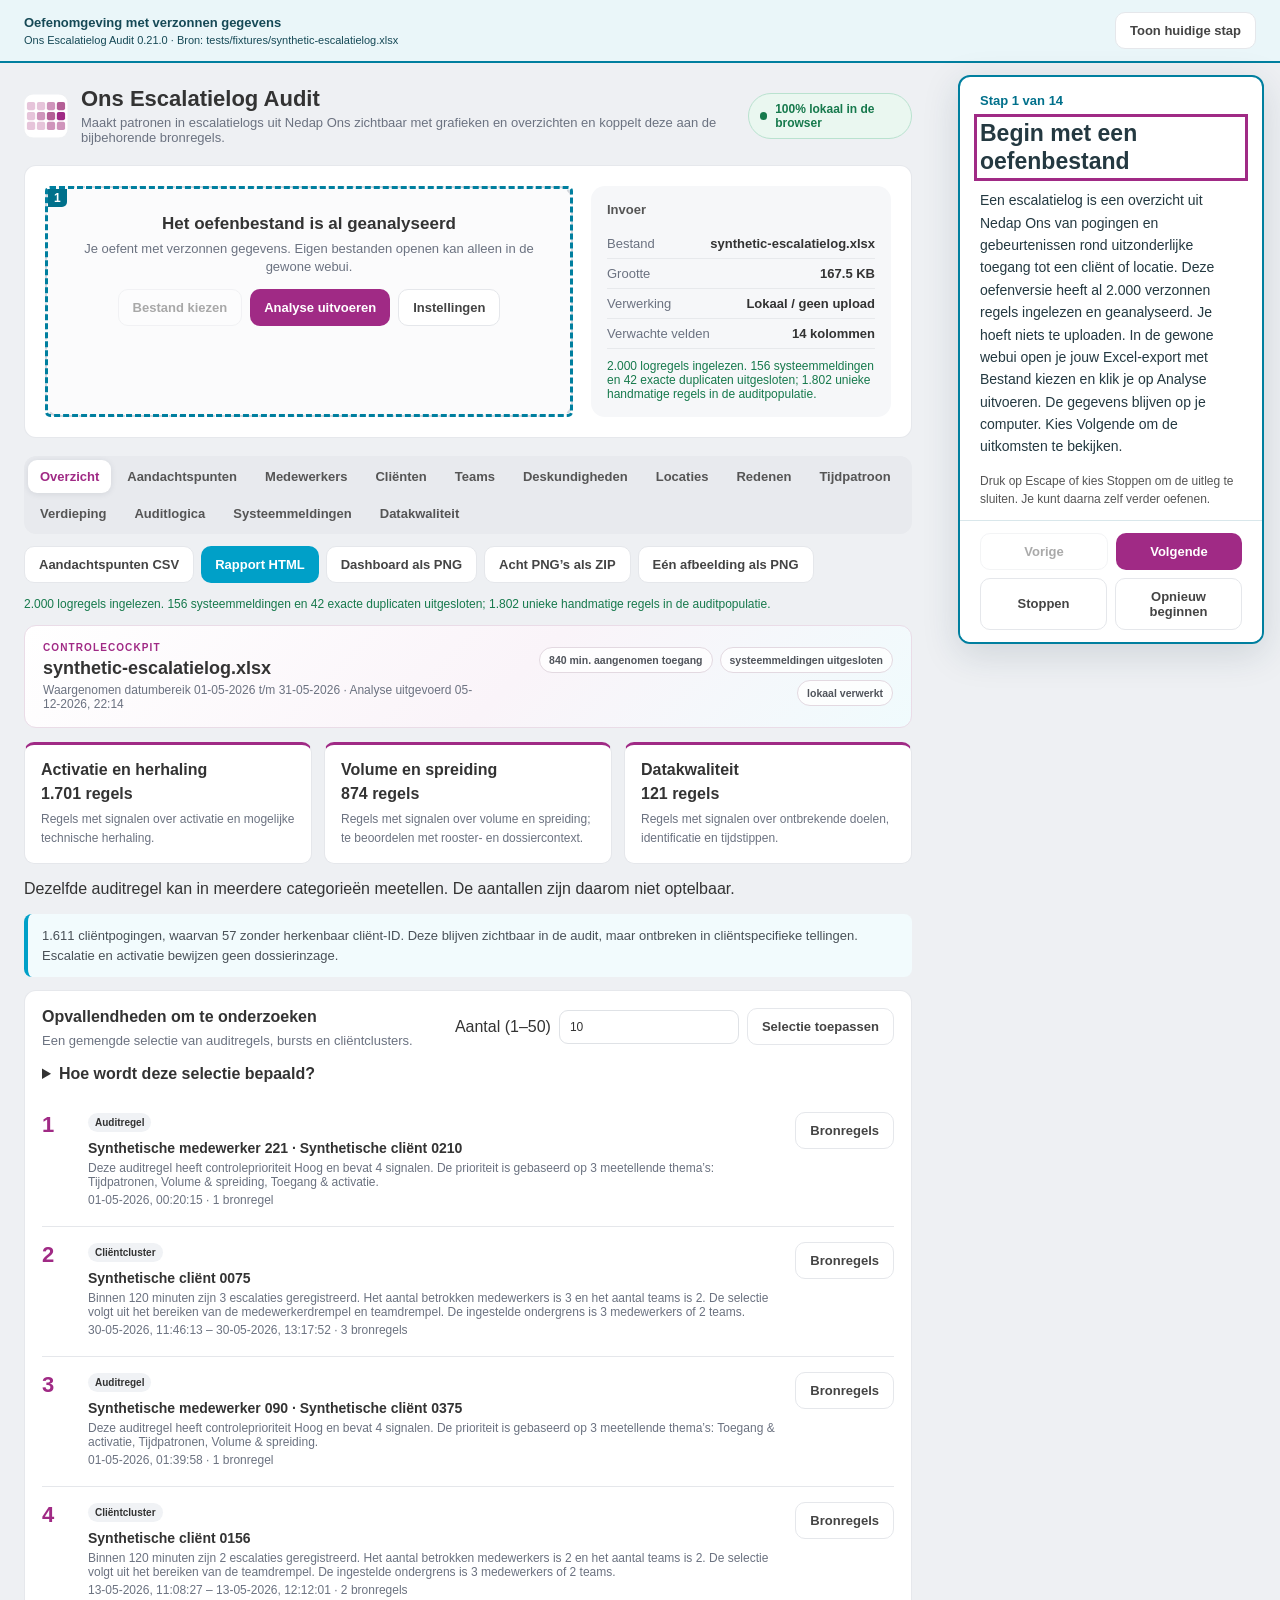
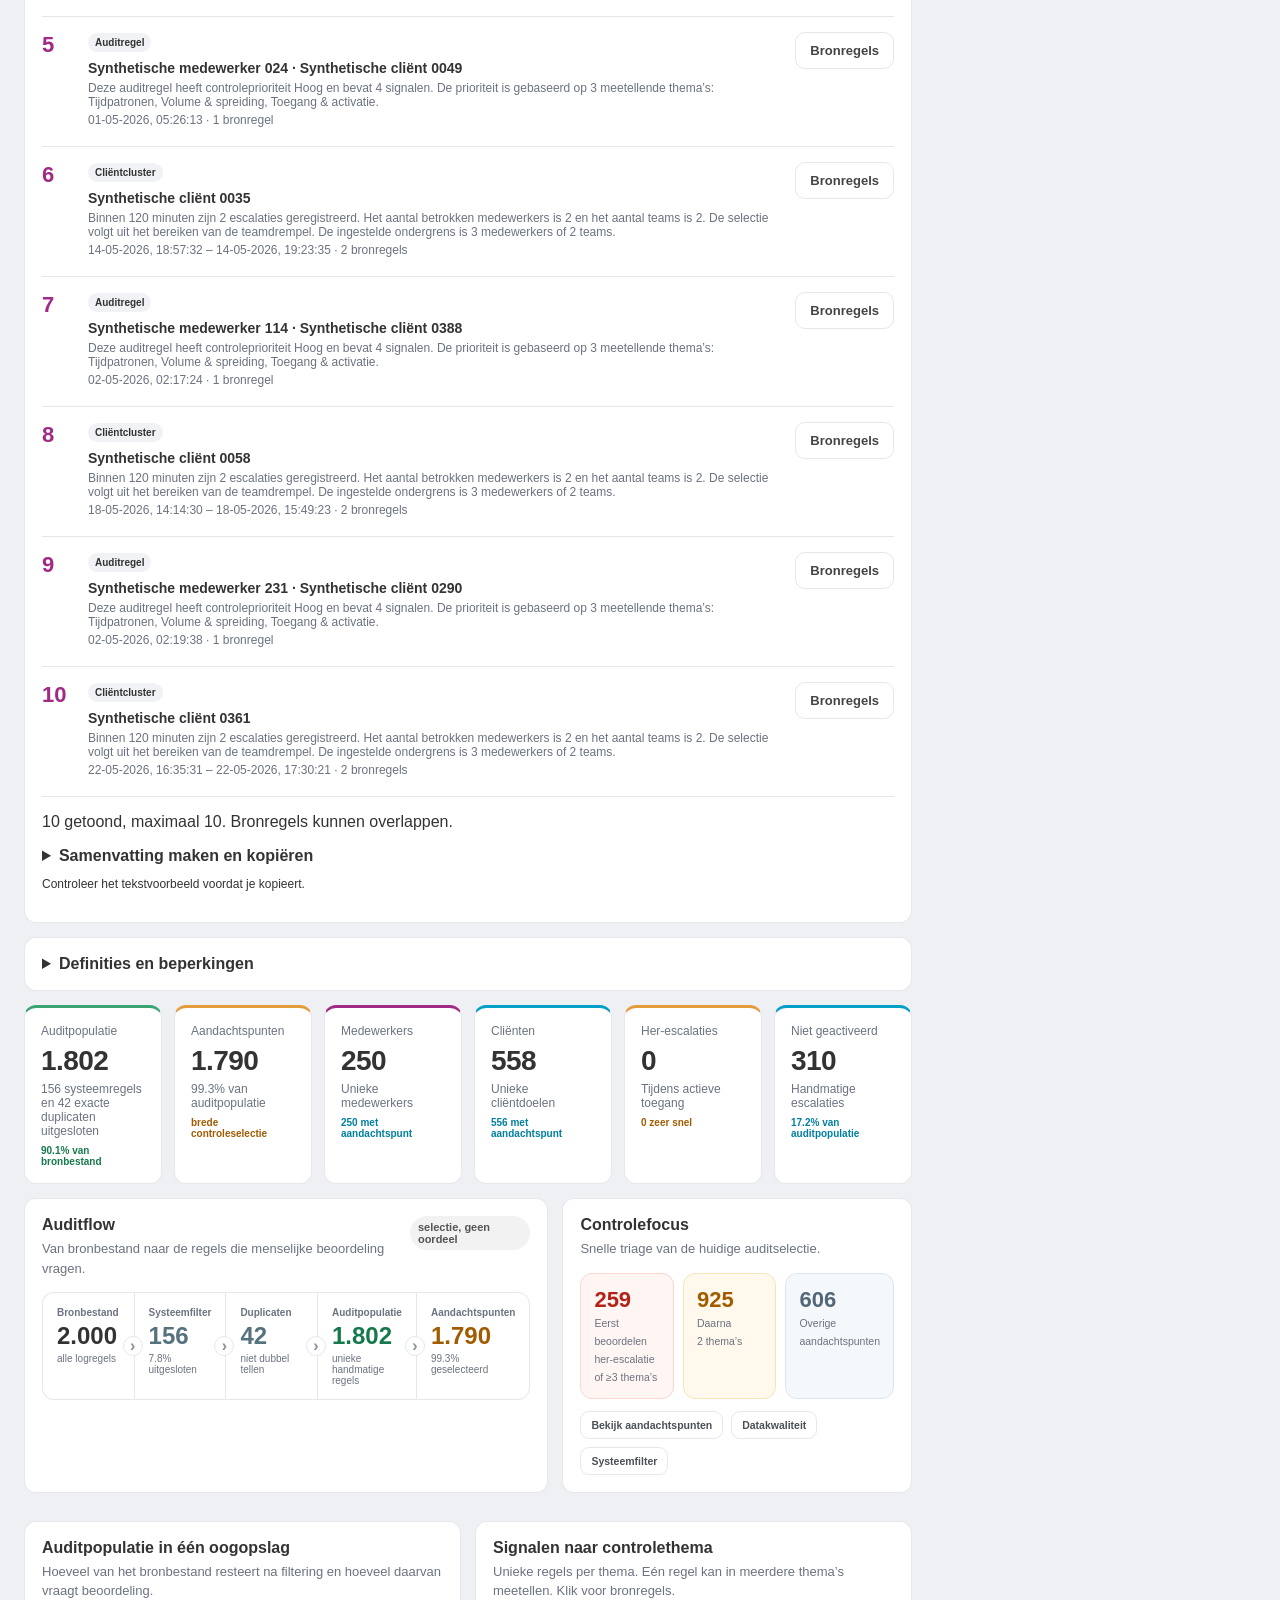
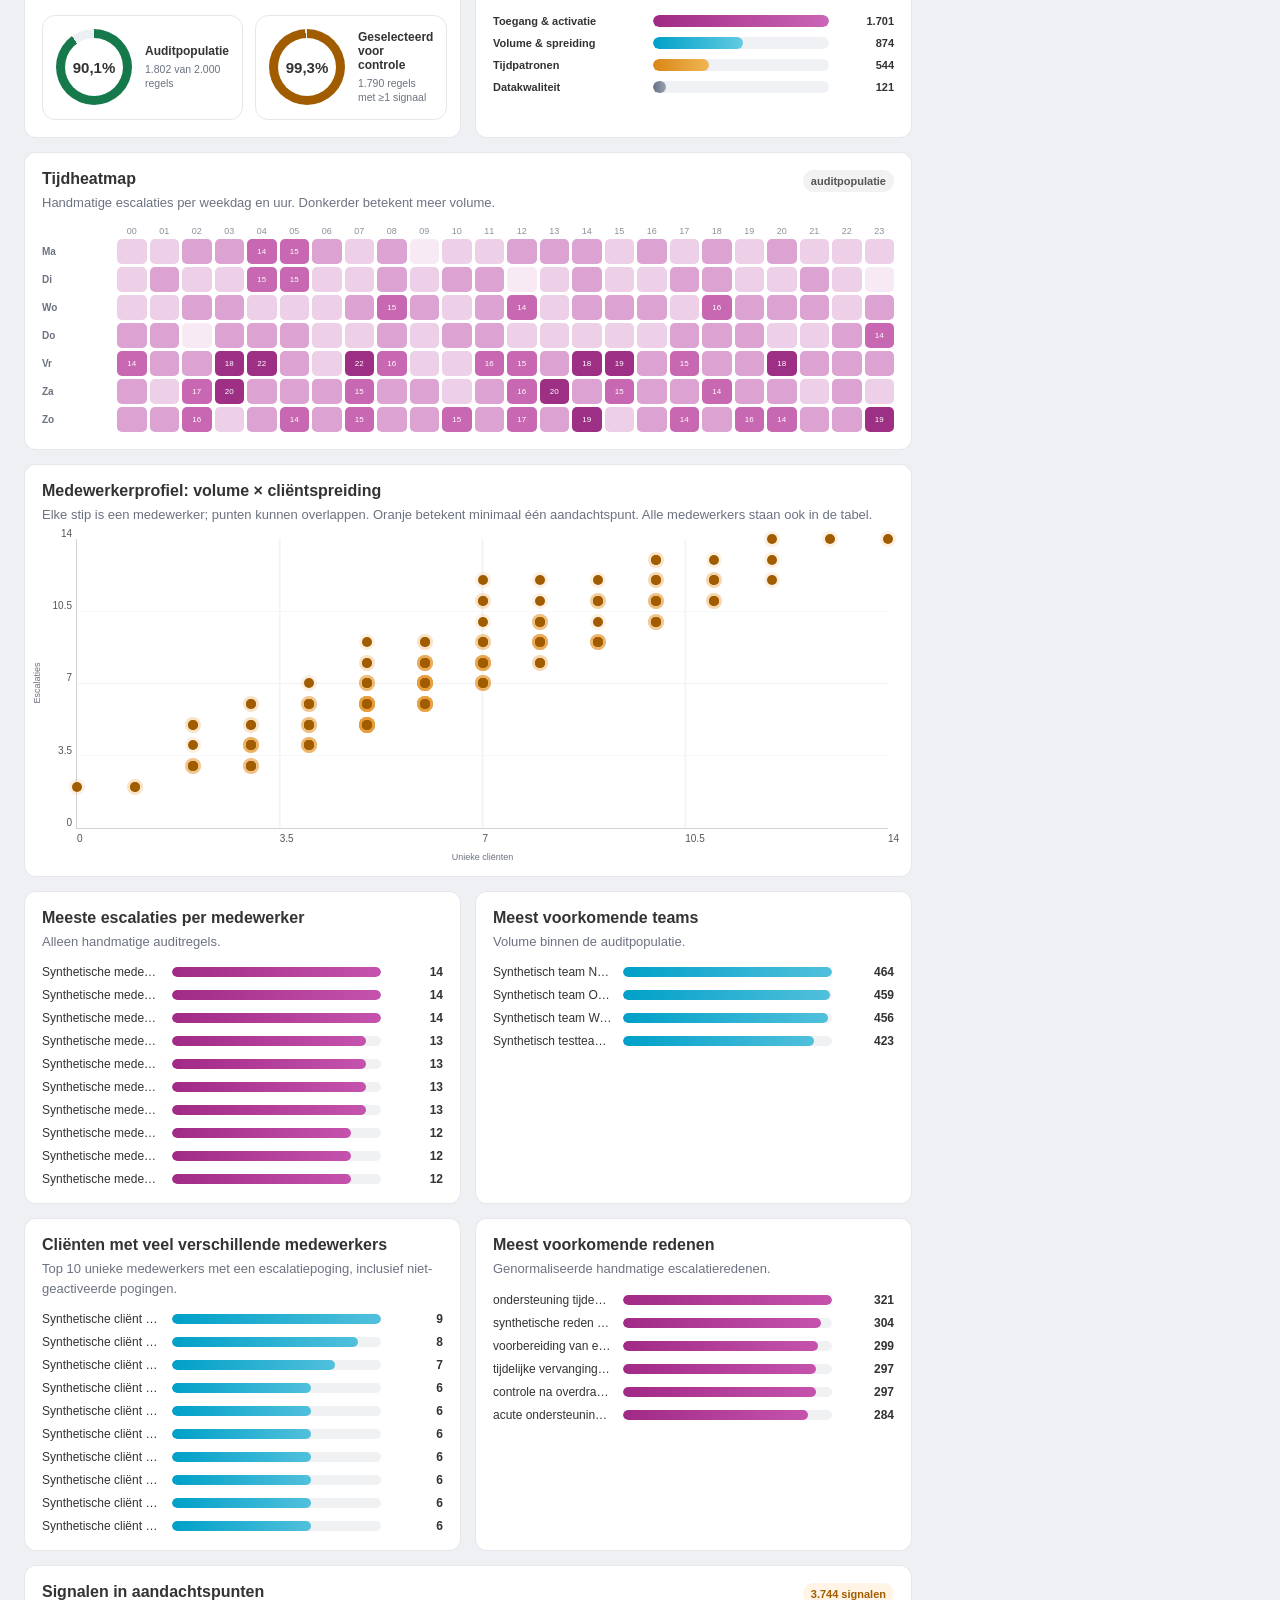
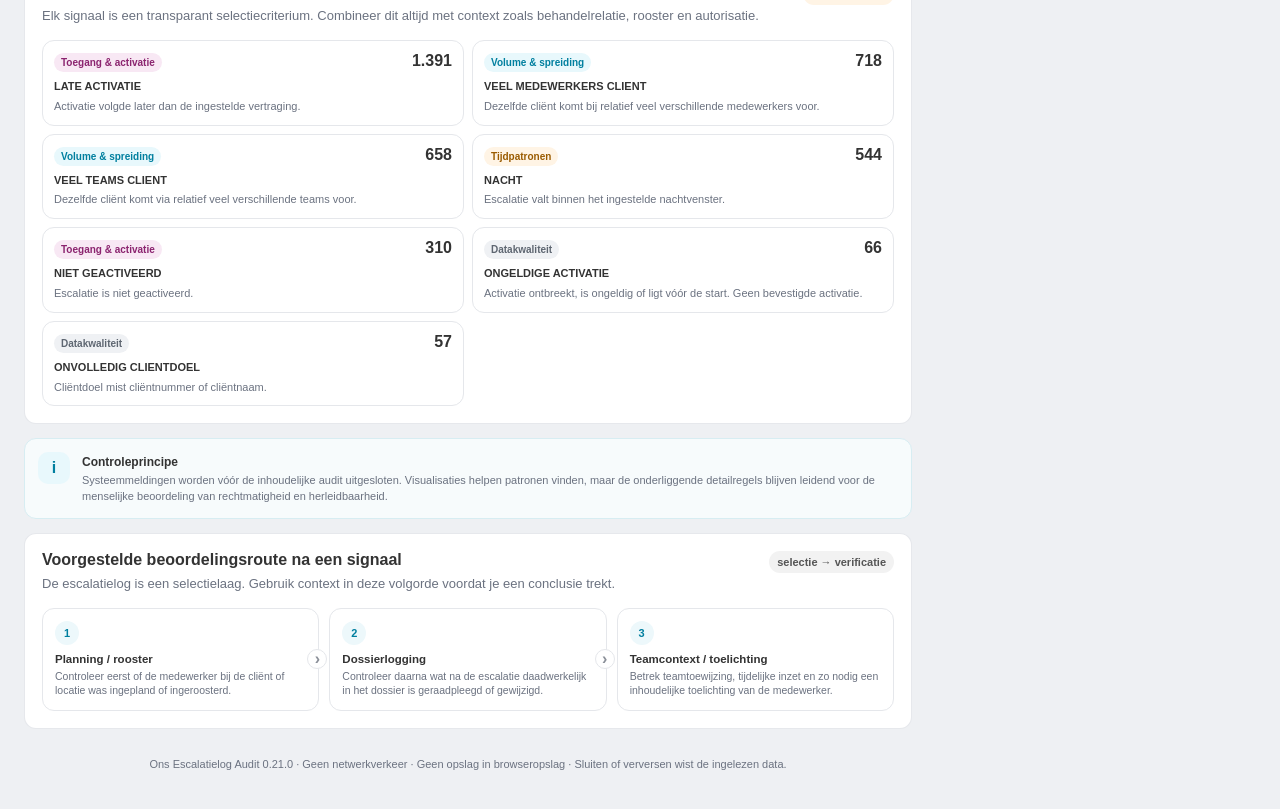
==== commit a03ea1bc: "docs 📝: Leg de rondleiding uit voor nieuwe gebruikers" ====
--- a/escalatielog-audit-rondleiding.html
+++ b/escalatielog-audit-rondleiding.html
@@ -5,7 +5,7 @@
     <meta name="viewport" content="width=device-width,initial-scale=1">
     <meta http-equiv="Content-Security-Policy"
           content="default-src 'none'; style-src 'unsafe-inline'; script-src 'unsafe-inline'; img-src data:; connect-src 'none'; font-src 'none'; object-src 'none'; base-uri 'none'; form-action 'none'">
-    <title>Rondleiding — Ons Escalatielog Audit</title>
+    <title>Rondleiding bij Ons Escalatielog Audit</title>
     <link rel="icon"
           type="image/png"
           sizes="32x32"
@@ -92,7 +92,7 @@
 <body>
 <header id="tourBanner">
 <div>
-<strong>Oefenomgeving — uitsluitend synthetische gegevens</strong>
+<strong>Oefenomgeving met verzonnen gegevens</strong>
 <span>Ons Escalatielog Audit <span class="app-version"></span> · Bron: tests/fixtures/synthetic-escalatielog.xlsx</span>
 </div>
 <button id="tourResume" class="btn ghost" disabled>Rondleiding laden…</button>
@@ -103,7 +103,7 @@
 <h2 id="tourTitle" tabindex="-1">Rondleiding laden</h2>
 <p id="tourText"></p>
 <p id="tourHint" role="status" aria-live="polite"></p>
-<p class="tour-keyboard">Escape stopt de uitleg. Alle gegevens blijven beschikbaar om zelf te oefenen.</p>
+<p class="tour-keyboard">Druk op Escape of kies Stoppen om de uitleg te sluiten. Je kunt daarna zelf verder oefenen.</p>
 </div>
 <div class="tour-footer">
 <div class="tour-context-actions" hidden>
@@ -1408,7 +1408,7 @@
 }
 
 async function loadFile(file){
-  if(file!==tourFixture){setStatus('Deze oefenomgeving gebruikt uitsluitend de ingebouwde synthetische gegevens.','error');return;}
+  if(file!==tourFixture){setStatus('Deze oefenomgeving gebruikt alleen de ingebouwde verzonnen gegevens.','error');return;}
   if(!file)return; closeDrilldown();state.result=null;setPngActionsDisabled(true);state.rawRows=[];$('#workspace').classList.remove('show');state.file=file;state.fileName=file.name;state.analysisRunAt=null;$('#fileName').textContent=file.name;$('#fileSize').textContent=formatBytes(file.size);updateSettingsAction();$('#analyzeBtn').disabled=false;setStatus('Bestand geselecteerd. Klik op “Analyse uitvoeren”.','ok');
 }
 async function runAnalysis(){
@@ -1474,33 +1474,33 @@
 /* The training layer guides existing controls; analysis remains in the app. */
 const tourFixture = new File([Uint8Array.from(atob('UEsDBBQAAAAIAAAAIVxYFeG1AQEAADUCAAATAAAAW0NvbnRlbnRfVHlwZXNdLnhtbK2RzU7DMBCE730Ky9cqdsoBIdS0hwJH4FAeYLE3iRX/yeuW9O1xUugBgQQSp5U9M/uN7PV2dJYdMZEJvuErUXOGXgVtfNfwl/1DdcMZZfAabPDY8BMS324W6/0pIrES9tTwPud4KyWpHh2QCBF9UdqQHORyTJ2MoAboUF7V9bVUwWf0ucrTDl6W3WELB5vZ/Vjuz00SWuJsd3ZOsIZDjNYoyEWXR6+/YKoPhCjJ2UO9ibQsBi6/R0zSz4TP4FN5nGQ0smdI+RFcscnRyreQhtcQBjH5Fn8qGtrWKNRBHVyJCIoJQVOPmJ0V8xQOjF/+osHsJjmP1X9XuQAuTeT865t3UEsDBBQAAAAIAAAAIVxxmGy/sgAAACwBAAALAAAAX3JlbHMvLnJlbHONz80OgjAMB/A7T7H0LgMPxhgmF2PC1eADzFE+wliXbSq8vfOmxIPHpv3/2hblPGn2QOcHMgLyNAOGRlEzmE7AtT5v9sB8kKaRmgwKWNBDeUyKC2oZYsb3g/UsIsYL6EOwB8696nGSPiWLJnZacpMMsXQdt1KNskO+zbIdd58GrFBWNQJc1eSQsHqx+I9ObTsoPJG6T2jCjyWriTctXYdBwKz5k9x4IxrTqAKP5/CvJ48vUEsDBBQAAAAIAAAAIVybmkJVxwAAACkBAAAPAAAAeGwvd29ya2Jvb2sueG1sjY/BTsNADETv/YqV7+2mHBCKkvRSIfUMfMCSdbqrZu3IdoH+PVsCd062NZrnme7wVWb3gaKZqYf9rgGHNHLMdO7h7fV5+wROLVAMMxP2cEOFw7DpPlku78wXV/2kPSSzpfVex4Ql6I4XpKpMLCVYPeXsdREMUROildk/NM2jLyETrIRW/sPgacojHnm8FiRbIYJzsJpeU14UarSfFzqs01EoNfbLjSyh5TvbGarVVnf5FGtpcNLmusgp7sEPnf8lbDr/V3P4BlBLAwQUAAAACAAAACFccoa81bUAAAAtAQAAGgAAAHhsL19yZWxzL3dvcmtib29rLnhtbC5yZWxzjc/NCsIwDADg+56i5O6yeRCR1V1E2FXmA5Qu+8GtLU392dtbPYiKB08hCfmSFOVtGsWFPA/WSMjTDAQZbZvBdBKO9X6xBsFBmUaN1pCEmRjKbVIcaFQhznA/OBYRMSyhD8FtEFn3NClOrSMTO631kwox9R06pU+qI1xm2Qr9uwFfqKgaCb5qckhEPTv6R7dtO2jaWX2eyIQfS/Bq/Yl7ovBQle8oSHjVGJ8hTyMLGO/Bjy+3d1BLAwQUAAAACAAAACFc0EOq45yYAgD10hwAGAAAAHhsL3dvcmtzaGVldHMvc2hlZXQxLnhtbLS97ZLkyLEd+Cpl/LVrtiTxmR8wkjJl8oJSohP6Ie2u7c+603mHpe6uGuuumSvylfYx9sU2gUw0AnnP8TgOoM0o06gFPx6RwCmP8Djh/qf/9L++fH767fL128vb659/l/4h+d3T5fWnt48vrz//+Xf/5/+of7/73dO39+fXj8+f314vf/7dPy7ffvef/vKnf3/7+unb3y+X96er/eu3P//u7+/vv1R//OO3n/5++fL87Q9vv1xer/8///b29cvz+/X/+fXnP3775evl+WNv9OXzH7Mk2fzxy/PL6+/+8qf+3/76/P78lz99ffv3p6/XcVz/9afuP/5z+run9z//7uX188vr5b+/f73++8u3v/zp/S9/u/zr119fPl2+/umP73/50x+7f/zjT3ejAzM6Xz5e/v3y9Wr1+uuXL9D2GLf99n55/gJM/8pM/3r59unX148vP//98vLx6ct3IIDxL9H5fnt9ht5rZvkv3356/vz8/nJ5+nr1/ApM/8ZM/8fL//z47eOvv359+t++vLz+4X8Htv8l6vbj2+Xz0/s/frkA6/+qWZMpnzTrl+us31/+7eWn7l/oi28Y2H95e/u3j5/feuunnz6//H//7+s7sP/A39yVP1/fn95+AVZnbvX80/vLb5fL14/YsmWWh69vDy/5j1dWfadW9p1aGQH47/94ff/75f2l43LwtT5l2QaRjcL8P+3vz79PsNVRcP7U8ezpv719Qz/3XxlA+/zT398/Xl80NPsXZvZt9ItHXDPLjiSXzy//89Ol+zv62/Prz9e/nU//+vL6enl9ukJep/Ht/evbdRrwu/sbw02zBPGNPX6kX+Z/lV70/ct+SvIUTf9kvebj7xNi1ki+/x5SLEm3iF4MKNn9Pil/nyXZ5v94StMqTys4kLNoXxL7VprIz5fXy9fn97evBgHz7wTMnQRM9+iLOFCYGwGx1VFwbhOQAUQIyMwCAuIR18zyP//06/vl6e31Yx+af33t6ffry/udfr89X//1icTsvzHQtETkY08b5JNe8nfypWmOyGe94o582KyRfD+Qr0DkY0DZNiBPWWWbKt0h8on2xR7bt9JEFPIV38lXeMlXoi/iQGHu5INWR8H5jXz/9wWTTxr9x3DdibjIUEIuwgnUkv9+vfn029vb1+u7ef71/e26F3j51i1pLk+fn//x9uv7T2+v19D4GS0N/8ZcbGBYZE8bzJTm8J2Z2R6FpZP1/jtmYrNG8j1lZoYo/oEBpVnArKRK9lUJw6Jkf42JObZvpYkozCy/[base64]/KquDIIrWXOzL59ub6in8c8DGKfNAmFfdvv7Nu6wx9aGBwozBD+kNVRcG4vTKXRRxemDGUSDNEEamY5fMQ/Xz69/fLL5fPHp+fn16frJvHL08vrdfP47enT5bpj/K37TTEbGTIOh+xpg4zST/edjGW6R2S0XntHRmzWSL4fyIjm/YEBJXmwntxX+Y7sFBfat9JEFELuvhNy5yXkFi0UDhTmTkhodRScR8IhQ4iEQ2YWUhAOuZZ+r2V7Q+YC7w3Z0wYXpTl852JRQi5ab7zjIjZrJN8PWRvIRQYU7u2ytCrLqoBLU8k+q8oc27fSRBQu7r9zce9dmiZoyXCgMPelKbQ6Cs77JV3Pxy/XxcPn65Lvwk6v/srg/q/L118+Xy4/30LkpYf8t19fr8sQxIV/YTDhuhXOp2aWixKqDJQcZ7DHDW5K38B3biZwsXyyvoCOm9iskXw/cBPtPz/QnymZLFrTooJ/JM7UPg22jUm3bYT2rTQRhZtp8p2c1/90snODYviB49zpCc2OinsPPymek6AUJ2QonFJtmF45ePlyGQ66q06k8ZQnT19eXn/tiPr+dvn5Orvu/77+n/fvfHh97ha+X54/XV7/AKUAzCNe5tLHDf5qn8m40IV5l5P5kfQrXWjXaN4fMj/[base64]/ox5IRJ0h8NE+i5G1G3iSYn4UPWuhXaN5VzQ+FCndTrI/V96VKPt3VgGKPQZotblIrB11PqlX6JPANfuB4wysRWZHxb2d1NUmEM3qUpgJTdEcamq6Hk2ZB5xToo9bNHVqgbboL9bJ/Ap6MRC0azTviuaAIqXlVDSQVAXi+VkDuK56MwzQanORaDoqglKvJCiD664Dx7krYqHZUXHvCq4MzxtcBZUQnlJNTZefxlBoElVn6IO072GMqlAyeDK/hj6qQrtG866kmoyfaqIRKreMrgsBWm0uEl1HmVDq1QmlcBN94Dj3fSo0OyruY/[base64]/82OR1977h6jZHPv729fvz909u/[base64]/UAPJMTSA66ymoS0Ylel6A/pWQPYVQkBaLW5KCTMRgFR5hUQJfBE6sBx7jERmh0V95GiBAwhVpVAkAjhQdfUdFQAheqfj8/v1z8C/7w8vXzrMjw/X748P3+6/lPHRyXLQ91hAtLHrXIFPn1QskEKgJP5DfQKP2jXaN6VSEmR0mJytavMKxi0z0sBWm0uEklHfVDm1QclG3hBheMMJIU3VBT3dqTUJhCNlBRmwll4SYWa/iDOMneEszN0Q9pvOnIW7rZP5ifRcxbaNZr3B87CzCxFCi+TJduquK5P0Z+P81KAVpuLxNls5Ky71g/W9HGc+9Em1vQp7iObTQoR2WxSu/D0Emv6qOkifTxFJWScU+/HKQfawbSs+a77YxJo12jelavVFOk/[base64]/WMZCNQH/[base64]/Ii6ZaUJ9EA0u4YBNcn0eYicXMU+WRukQ/8oQ8cZ7gyAguUKO49N7wonvOGF8WZ3CeBBUqo6bIwylBZGJ0h89G+hTGM7vCJZayOELZrNO/[base64]/lL0NQ3++fYVFi2gWISCM5Q92jsOKgLBPKz5hm8VgWAeVvOuFKalSMlmckWrILLzswZQVDkRvrfaXCQKZiMF3RWB8DUSjmNeI1Hcxyg4U9lD7eLXSKjpatVEqAey2aTPW8z0yXxwW7OT+eL7FSy0azTvirKA/1bT25dd4R+oLNAA8utOk/RQ0OYiMTPo7uWu+oOVBRzHVBYo7mPMnCnzoXZxZYH2oy1LBFEfjJtzun45VT+wy9LJfPW3CtJwd6l5f+AmrB1CkZJpqZ9yRyoVaAB5lWekUoE2F4mbo+ond6t+trBSAccZTi9hpQLFva1h1yYQ1bBTmMlhJqxbQE0XXsWkuKQj3wzZj/bjjYETlrk/me++D5zQrtG8K2eZFCkpJqmfrsA7PEGhAMpZpjYPiZij5Cf3Sn6yEqd9IpIfbHZU3EfSPgwhlvYRFD940DU1XdYY01fOhz5u8dAp8Snx1jIq8YF2jeb9gYdQ4kORJnc+9p38Du5yzxJAF2UTDNBqc5G4OEp8cq/EJ4MZ6gPHGS6N4AWsLPGhQVKaQDxICoofPIeamq630aR6FrKYnaH90X7HsYF0hhezMe0Ptms070rZLf5b7Sban7yoYN7gTAGkeLma9icftT+5u1sYSf/E2oWR9M9y7Q+FiG0ylR5hJP3DTNdjpVMHRJ+3WOnUAeEDTPPFGweYmnflAJMiTfKqWZUkRCCrAnTLYJyYXU0HlI86oNxd32cPdUAc585MaHZU3MeYOVMHRO1CZsJR19R0qUKWApNd5Qztj/bCR+0P7PhyMl93r/2Bdo3m/YGPiA0fKFIW0mlfFVu2mlUAsl77Q1azq2l/8lH7k3u1P8kO3rrkOHc+QrOj4j6yml2nwA+FCdkJ51BT06UpH6pAweScofbRfrxxqwkF/Cfz3fdbTWjXaN4fTjHxVpP+VIGuLi27dCoJlhLApjsrIcFyNbVPMap9Cq/aJ8M3vTjOIGGHN70U95FgSSEiwZLaTSTs8KaX9qMtOyuhPshClj5vcFObR3BWgpYOJ/PV385KkF2jeVdEsxRpUia9a7ZJGlGrAN01TgTQanORuDmKfAp3vR/c/5bjmA1wFfcxbs4U+VC7yekIDJXUdLUtJvWA87P0cYuYPulPieuImO+9D5q4jojmXakjQpHCvM+tES5uSq0BZF2LedyVWpuLRMxsJKZb+gNrRBw4zkBMWC1Pce9Rs1M8p5qd4kxYC2vp8SGsxlqnLog+/+H2yUPaSt+FfaZxMj+KD51mFqaFNN/KvWn+S6WTGyTdvWkomdUAsq6VPO5aos1FIu2oCircqiB4D+/[base64]/WYLAyTzgfuZ0MctVvrUQhnUAJzMF9+fd0K7RvOuyN0pUpiB7bondDWBICtVgBIDtNpcJGaOaqHCXRAIy905jil3V9zH0kQzm39Ru7jcnZouPe+kwCRKzlAFaS98jJIwiX0yX3cfJaFdo3l/OFKB+gOKlKQT8V2ekLuZFECKkqupgopRFVT4KwLhzFC0IhDODMmqIBolGUIsSkoFgXDuR/rNFkZJWrGGZH9myIK0eYynKbCe48l88/1pCrRrNO8PG0l4X5P/VulErJdkVQkLdWkA+6pMMUCrzUWi5igLKtyyINyTj+PcwyTuyae4t2UI2gSiMgQKEwZN3JOPmi6UIVBcsoadoRHSfrygPhDyfDLf/a0+ELJrNO9SzKRyqu2kHEGxrxJ8okIBdpM0UZJjgFabi0TOUSNU+JuAwWthHGeoZwCvhSnuY2tYBhFbw0ptv+BFMGq6eA3rrAJEn7cI6dMFFTksa2m+7z5aQrtG8/6wqYQFRihSEvTzSjZV1+wA3qFWAfISA7TaXBRClqMuqHRXAcqgiJbjDAW7oIhWcW9HS20C0WhJYUJ6wjnU1HRRFpaiYvUBfdygpvbTBY0TYL7HfPO3xgkw36N5f4iVMN9DkZJQcZd0elp4Ue2sAaRVX+AdUVObi0TNURZUumv/4D0mxxmKs8M9puLe3mNShMgek9qFXMR7TGq6NFRSYLKxpM9bfHQWAsL6dvN193zE+nbNu6Jv57/[base64]/WE/ioMsrbEUNi1JqpIGWQkg64q7kyC7mgyoHGVApb9bGN6PRruF4f3o4rpB2gTi+1Gpdxjej/[base64]/[base64]/abRValUJ2gAey6HrgQoNXmIhFzlAuVfrkQPnKJyoXwkcvK7cQonjeISloifOTygyoMUVy24p0hJdK+hvF+yh7q4c1vob+fAu0azbui7aNIWTrZWOYbUlWaAih6eG0eClE3o4xo45URJbCu/oHj3BND0OyouLd3pdoEortSChOmieAcamq6kJkUlzCTPm/[base64]/INxMr+KPqcE7RrNu9KZjP9W6UQg1CV74bVtGaDEAK02F4m2o8Jo41cY4RgbVRjhGKspjHTaMjwvbSXBEY6xP0hwRHGx2IE+bnHVWYgItgk7mZ9Cf10U2jWad6UQEUUKI2RXGTdh6+ElhYi0eUg8HbVGG6/WKIV/xg4cZ8j9wusvinv7+gtFiFx/oXaT7C68/[base64]//km/Pn98fr/+nfjn5enluortVuVfnp8/Xf+pu+3ydl3ZfrpcA+pv3c9LckbMHWHpDKWR9hmMZ6QbWOTW/Aj6M1Jo12jeH85iYLkFijQpwbfvy5fAa2lLAVptLhJLR6XRxq00wsWpOc5wpxtvPjWlkb75pBog5+ZTkSHh4tR8CKvFVlpJh+SMZuiQtO9iXP/[base64]/3rjChYmak/ny+xUutGs07w/7UBSoPlCkcBuZFn3RIchODSDvCopBgFabi8TOUW20dTczw/tQjjNcEYX7UMV9JFRSiEiopHaTK6JwH0pNF56gUFxS4I8+b/HRV7Uog0VATubr7vkI7RrNuyIpokhhPYQ0rcodyQtpAHlVEIBWm4vEx2zko19SBNV/HGeQFEH1n+LePkahCJFjFGo3EQ1BfR81XW1PST0wYs6QD2lvflzG4sqb5nvvl7G48qbmXam8SZEm/Yp6VS3M+J41gP01SmKAVpuLRMxRPrT1yodSuF84cJw7MaHZUXEfISZDiBFTEAjhQdfUdD1iOvuQ0ectYjoFQiW8dGa+9/4kBdo1mnelBBFFemxDf90ewmQP/4KEw05tHhIpR3HQ1i0O2uFoGRMHQbOj4j5CypldyKhduHiFg66p6Yz6JhQLC+Dp44YAXnvF9iHiyXy/vQAeJlo13w+5HSjO4z9UOj3eSKscno9IAGnSdQGEAK02F4l/o+hn6xf9wPMRjjOIfuD5iOLecz5C8ZznIxRnIgmC5yPUdOnWklbHwaci9HkrUDpLEe1hiRPzW+hLEUG7RvP+kOrBW0upn9i+qwaGa/[base64]/IALtGs27dCBCay3lk7xrwhTsGkBeddVx8Unlarqe3ajr2flbkcH71BxnaEUG71Mr7j3rVYrnXK9SnHB3CadUG6ZXKl6+XL799Py5+9Kqp2/vz0958vTl5fXXjq+j/v3yoIHvhO9fnj9dXv+AWEw9YhbTxw0Wa5/JWBVhD0Oq+ZH0VRGgXaN5V6oiUKTwqlhXXnpHamkuBWi1uUgsHvU/[base64]/[base64]/[base64]/Whfrz/a69NvXRG96x/XX9/fvly/r2/dH9jLddf7j7df33+6UxZyk2pZ4I0x+rhFTWffsS2OjNG+Y9Cu0bw/[base64]/rAOVb6uMVMn+angC1LT+aLv11AgYX0NO8PgROKByhSWOigy+pc17RQ/a4B7PpOKFD9rs1FYmY2MtOr+Uk2OHBGND/Y7Ki4jwROaQLxwCmIfPAcamq6msiHeiB7T/q8xVOnyAc2MD2Zn8GthBcU+WjelY5FFCkL7mFeF6fFjjTWpQBK6kebh8TRUeCz9wp8GEcjAh/GUblKEOWoNIE4RwVFD+PoDy8aRD0wjs5Q92i/Y5SjMXUP4+hqXcUokszRJUWDtHlIHB2VPXu3sgdrCTiOqSVQ3Hu0BBTPqSWgOHEtAR/CapT19Rajj1uM9SmAcpjNPJkfxa2MNEwbad6VVgwUKbw93ZU22BEFEAWQGLua+mc/qn/2XvVPhnsacZzh3ies5664j0RVaQLxqCrIffAcamq6HkWZB0LRGSIg7WcMCgzB2rXmV3ArMARr12reH1JHUHZAkSYFhjZVlldwd3/WALZ9P23YYVebi0TTUQS0d4uANuhE98BxhnNPZHZU3EcOXShE5NCF2k0OPtGoa2q6OJfr6zFGH7f46JMBZfgQ1Hzdt+5F8BBU864cglKkySI37yTsMOaeNYCyK3kCAVptLhIfRxnQ3isDuv7UkI8RGRA2OyruI6lcKu2IpHIFFRAedE1NF2nyKCrbcc4QBGlve1y/wj9HJ/[base64]/N+oQoNG9H/AzFh93gO9dCp5Po/mDg/ywjZBiO04nQ0bqYBN919weDPfTCABgUtvNElDcBOuopziGZdOc5EUguveHHbGUtYDoZTrIZzi58+FVC+RX+jTvZ77/[base64]/[base64]/Bn+Bkv/I+fwQNG9G/cvDCobJscoG6II0XzsbXI+WPVlMFpck2oKW70xijZazVGKPlYmUQh4jSUuknxmj5Q8RBHJbRcoY6SHzpcVpG9UGMljMEQoyWDEqn5ZKaQeJUNFruAlr6FULw7pgBNOwz4eUxaQDR1SvDiK5eJZkQvDFm2f6gxincJdt1ztATiV/[base64]/pPl/iKyYuRQqe6j4vmX5Iw2hL/lO8kfadDTmBiKk1N2cDK73DwbQfaMK7Y7SAHzMXak/GQcKt7FwVrX4sy4rV8SdkAUyfd6ksU+rlKb4WMb8PHoaQ8NG9K/ceuFQ2UM5saKCDazOIkLayfYhQitOR6NxFtDYrVfKcb6JA90DMLQ7SgPw0XgtvRIFCgMwnFVtDGI1vRJ1QWT63MBksVOwBLMAJ/vruFXshK2QRP9KTUAOFXZP6YvBk/YOOsKO9HcQp6OxOBAspW7BEkzfHQyg4TopTk8pA4hsc7U5xLe5FGdywRQnq6jtwis1HJiunOdolrSfcMxJwRslJ/sj6HNS0LAR/T+QlaycaW2j6Z43yVhOiiOEe96k2zWTnJQ2HY2sgWYpdWuWYN7uYAANe15Y5EgaQOSIh0LEjnio4WRXCysZcds5SSgKxtbA7HlLCKG96u9cgK5P9nv+0J/[base64]/bZ+ICkWLmedCkNpEupV7qUsQxvRLqE7Y7SAHwZXgbozvAKuiY8q5rbLuctQyaSQ/q8uTOVvoqRMuRwxvokup0pbhIqeteyurR2VDG58FLu2DVUiqCxdj3hUhoIl1KvcCmDHRgPBtCwK4UFO6UBRFe4M/ukccPJPhTW7OS2s1a4DIxxcY5USXvXo1QJVhs52W+6lypBw0b0r52UUmlXMTkpLZMK/mk4iwjdjXCM0IrTkRiZBVKlzCtVYozkQDYjlQHEGEkxYoykhgIjqe0cRlIwwkju3GCk9q6jjDTftMVIzb/ESAolM1JDsBipTUdjZCBBytx1kHAvXwNoqLWCxYPKACJ7TgoR23NSw0k1FSwPpLaL164UmbFzjrJIe+/jnhOeaZzst97vOaFhI/p/[base64]/o93SyPp3uZCIQkRpKrVEI+vfNYVEFIwcs3DnVtz01TgqSsLHWI0jbNiI/[base64]/OojEzKg6iMTMxQ3TOEQ0ZkriIBIz1xQHUTBGyDniIGqEeed4uhE/o4eNI8nqMKjJti+58qSCfzXPMkKWYoRWnI5EtjwQ/uTuGkWwceLBABraLcEW99IAYhtHihHbOFLDMM8KB15z26VpHQrMrlNTA+sMRHvxIzOwRtZ8630Za6yR1bw/pFzxGQiFSkJle3/QWOIlrIpwpTdEaMXpaOQMNEC5VwOUwsveBwPovoSFdkdpAJFISCFikZAahotUOO6a2y7mJgNmm0dqYIVF7b1Hb4WZb926Fab5l9apFCq8o9l1uM9JD1HjA1LyOtpUNGZmATO9+p90g/U/HOjOTGh3lAbg2lxSQO/mkgKFvIWzqrntnBUsBaNxdI7oR/sSxt7b5D61+R30zbfJfWrNv6QmoFCTOJhXeV6VWPSjIZR9A28s+tGmo/E1EP3kbtHPjixzY6IfaHeUBhCpg6DNIV4HgeJMbliTRS+zXa/0F3VBaTunmpD2Y45lEFLcq9D8HPoyCNCwEf0/0Bb9BfjAobJ8IpK9hlhydKIhZIYIXpuORttABJS7RUCk9BcHskt/KQOI0XalDmgUZ3IPG5cvobaLT1MoMmXrHIWQ9huObM1x4tb8Cnq2QsNG9P+wXSULYvqDFVNl7a4qyYJYQthVeYIRWnE6GlsDhVDuVggRyR4Hui+KiWRPGUBsuzpXIUQNw2UvkexpP9xCZS11QpS19HmTqD61UFKQsBpTC2HDRvT/kPTFzV4oVPofWgCTIn0cYTdJ+iY7VqRPm45G1EAtlLvbozGixtqjMaIub49GIaJEVdqjMaKuWWCIgpETFu7cIqSzKRqpN2++6D5yknrzmn9JIkShwhIm18iZl6zErYpQZKzErTYdjZCBTCh3Fxja4SNPDjRsT/GRpzKAGCHnyoSo4WQ/io88qe2K+1GvXogamDz1lRpKSVtR8/33Uj7SV1TzL8lsKVSeTvajaVeeFvNUQugLgUGEVpyOxtNAU5SvpSniQLamSBmAL+27lqaIAgmaImo7dkkLO6R9fH6/7pf/eXl6+dY1S/v58uX5+dP1n7qV8dvrt6dPl/fL62/dC2CbVmcPNfq8ecDqLEJE8sLRIkQkLTxHakTyS0oRoiytUiqbX4rQitPR+BxIjXKv1Ih1PuRAdudDZQBR9cPcQkTUMAy8pPMhtV18wuosSkSfN6OtryhRAmu/nOy3ftumEvnDetokCpUEsTLdVzlt/CAhdGUaCEIrTkdiZxFokwq3Ngn+/T4YQEP7FnzjTBlAZFVMIWKrYmoYkhOOu+a2yzS6FJZsWOnzFjW1lz72ZIEpzpP9yvueLNCwEf0/pHrRIvQDh5poH9JeXI/PU/[base64]/ajVKosBt3squKXQVXzGcRoV8xQ4RWnI5G10CkVHhFSukWZ4E50NDPG2eBlQH46ErlQl66CpolPKua2y7dqlJglhmmBiZ3fUqlbEcWxDGlEjZsRP/SCQ6FyqblrK/RtsR7VQ1h2wsM8V5Vm47G3UCpVHiVSik8dj4YQHfuQrujNIDYonglpRLFCckKp1Fz28VkZcCUrHOEStpPOCr3YV+ik/0R9Mp9aNiI/qWuaBQqPCzNkr6AH67eqSGkfaDF1Tu16WhkDYRKhV+oRMgaFSoRsi7viqbNQSCrpFsiZOW2V6Zevly+/fT8ufvIqqdv789PefL05eX1124fOx7sXB4Od7oTnS/[base64]/VN1MAkp0/[base64]/QTJqCJtO5wQRWnE6GiEDpVLpVyphASEHGpRKWECoDMB1oEoBvQeqFGgiXMLyQmo7i64MjCR0uXOLrs6CSkT/YH4G/bEM0T9o/qXYSaGy7aP+gVTslRD6yzmsYq82HY2uWUBXd1O1DMuVONA9fkK7ozSAWPxkENH4qbRNg+Ouue3i8g4Ume09qYFJT2fjNFLH3nztfXKI1LHX/EsSBwqV7CaZ2ys9U5wc0hD6a64QoRWno9EzkCeV/sZpODnEgYbGaTg5pAwglrmlGLHMLTUMAyYceC3+cgvrO1AnbBdKDaxbbdpU7DXnyf4CPrDWeY3o/eFglBCVNj4rp3GUiBPOMkKZMnmDNh2NqIEWqXRXTcpxM28ONGRxcTNvZQCRJJE2h3iSiOJMsri4tTe1HSLRz5dPb7/8cvn8sRMtPL28X748vbxqV1ApNlv2zlEjaT/iGFfhH4qT/Rn0cRUaNqL/[base64]/QaDAWmAXOOmEh78cF9UyzFNV/77b4pluJq/[base64]/2q+RHcFsR4v6r5l66/8N8rnciHrrG2xIFWRej2qzjQatPRyJoFZPUKkJIcp3g50EBWnOJVBhAjqzQHgayCHglPo+a2c1K8FIwcwXDnFj+dCiSiazDf++2kFC+ENf9S3woKlQXi+nRXpV29XcxPCWFflXuM0IrT0fgZKJA27gJJUG98MICGemZkISwrkOhJKYWInZRSw3CpC8ddiz/cQgESdcIESNTAZKqvHFK5xxVWzC/gJuXFFVY0/w9Mxbe8KdSkdG/[base64]/[base64]/h/iK1ZAUKgJg9Mq31clvnGqIWRdSgoitOJ0NBYHAqWNW6C0J9vUmEAJ2h2lAcTiK4OIxldFnwTHXXPbFXnKXBABBH3epKlPqFTAEuMn+/XfypKRZfAcoRLJ+1KZ0X4igOg2qFj9qyJ0qV+s/tWmo9E0ECpt3G3aNriwCge6L4Oh3VEagC/YUgGRN9gqPdzgrGpuu3D7SsshkQPVOcol7ZMYBcAlridofhC9ABgaNqL/h7QSOVDlv9fkwKZM6P5VRdjR/[base64]/1KGmP9gu0d9IWOqhFB2Rz+MqetJlrZZwFR3ize4fToYQPcdLLQ7SgNwLY0poHdpTIHC/S2cVW3Z/qjOFtQlC79zdE7a5xL0p8EVIcyP5dafBleE0PxLt10pVLabHNqkCdM5LUVoxelopA50Tlt3paUtPpHlQENbcnwiqwwgtmyW5iAsm5W6S3AaNbcdSRoS9OPz+3VA/7w8vXzruPrz5cvz86frP3VxWirqQv0xCs8RQGk/7BiX92QFHRNAYcNG9C+VHqVQYUmWLKuKhDVIXorQitPRKBwIoLZuARTJLHMgO7OsDCC2gqZqldgKWpE4kcwytV16ckuBGTnnqJ201x6oE8miOdr/DRo2ov+HRTPuHEWhkv1E7ZRn7FKOhlD01STwpRxtOho5A8XT1t3/jVRc4kDDhTpccUkZQIyccysuUcPJlTlccYnaLians84Sfd4kp6/OUgoXfSf7pfeRExo2ov8HcuLDHgo1keh3koqqIDtaEaGjN9nRrqd52gaap61b87TBVYA50HDYg6sAKwOIkXOu5okaTo5zcBVgarv4ihxFJic69HmTnU7NExEKm2+9zwwTobDmXxIK899rN9E7dA1ocBU0DSHvO0ThKmjadDR2BrqnrVv3BH/ugwE0XMEhoXNt3RMFdOebFN0TnFUt/qxL88bMCQuyc4RP2kyCm65Yumh+Hrebrli6qPmXpIsUanKpfNd1xmBBVkLYd8VjWJBdT/i0DYRPW7fwidzP4UD2/[base64]/bZjgmmHRYnm19EnmKBhI/qXqpJSqDB3291N37EAuhShFaejsTgQN+3c4iaYhDsYQHdxE7Q7SgOIBVCKEQug1DBUN8GB19x2cYaJIpP1LX3epKezCNMWF2EyX/utYhouwqT5lzTDFCoLyNWV/M0qmHE4iwh9XVOI0IrT0eiZBfR0K5rgWdjBABqCLC4arAwgFmRXKsJEcSZBFpcQ1sawMKVEnbCwOke0pM0kuKSDRUvm93C7pINFS5p/qY0NhcqCxuJJX5yJHKqqCCVBaMXpaLwNREs7t2iJnNtwIPvcRhlA5NyGQsTObaihcG5Dbde7S0ddMMUwNTB56lMmFSnhaUyZhA0b0f/DJpbwlEGFLMuSvgQaLnKoIVzja4YRWnE6Gk8DZdLO3R1ug8WFHGjgKRYXKgOILn8ZRnT5q/SDgwOvue2c6ksUjFJyjh5Je9kjJeEpxMl+1T0loWEj+pfqjvIfbKpHKooKlus5iwhFVygGIrTidDRKBnqknb8DHKFktAMcoeQKFZgoRpSSUgs4Qklm+4MUvtQfW+/O0Slpn8N4DgNbMZ3sj6E/[base64]/2nkqraC0neR7+1r6mKgMQSPqeoKlfSBY2rsFSwUWLHGggahYsKQMIBZAKUYsgFLDCTWxRInaLgugFJboHOjzVmVv7a2PlECuT/Yr/8ByiY3oXdp1Uqjk4azzGkHxKYyGsK+KPUZoxelozAxESHt/hSVcP5gDDRWWcP1gZQCR01IKETstpYaTCku4QjC1XRozKTCLmdTAipnae4/[base64]/adDQSB2qlvb+OElknR+sokXXy8jpKFCK6TpbqKJF1MrP9QcoI6o8FXva8ubOVvobvdIGlEU72p/CBtdJuRO+SmIlCJfkkaKbbKiNr54UIrTgdjbGBmGnvbidHagdzILt2sDKAGGPnFleihpOdLb48rv1wC5UP1And5c5RMGlTGcugker85hfQl0Ej1fk1/[base64]/rikOr52nQUEmfJqFvq/tu5DsZ94wyg4UIcFBhKA7DjrTiHaLzlOJPrcVBgKI5hWUqJO8FrZP68wVtxJmPwhT/Iyf4e+uALDRvRv5JR4lCTCg5lrzWE/ZRFhC1FaMXpaLxNA956VU3JDuWmDwbQcJ8G2R2lAcR4K81B4K0gcsLTqLnt0kJLHBknkvjzJlmdIidYqORkfwS3W+dwQyv6V1rUcKiwTFK67QpB4GSTiLDr0r842SRORyNrFpDVXWgJ3kA6GEBDFwyY/[base64]/wEiyW2VQkyapRSfvxdfLRYSyShJyvVycjsbIMmCkuw0cPJE+GEADI0mWSVYq8d2qNAdht6p0hYPTqLntwis5HJiUaeEGJll9YqWihFdy7I+gXwVDw0b0/5BagtII4wcrJ6vg63YTX5jjCMrxqzgVjaibgKjuUks5IWqs1BK0O0oDiO5UGUZ0p6pUU4IDr7ntrNjprJpkeLfo6KualLFNaaxqEjZsRP/[base64]/gr6tS00bET/SilRDhXWUrqGwq4hG2GrhHClakHZuppmKUv2AVu9mqUM1ps6GEBDRxoSTOV6SjyY0vo3sWAqqJLwuGtuu+JBjLOUEjcweeqTJRUF2YPGZEnYsBH9K/3fONTkHGXbKQPhhvgsIuy75uYQoRWnI/E0DWRJqVeWlOELMwbQwFMcVZUBRKKqNod4VKU4E9riqEpt16MtdcHCKzUw7qOKP6bdbOJkfw3dfVQsCBa9P5AWxekPxs+1myqKEhZcNYRNVWxZcNWmo5E20CSlXk0SqYFmAJk10KQBxJJHFCOWPKKG4eIX10DjtkvzuhSYiJDo81ZIpUaYg46nG/GbUjoVc6iwfMo1XCb7qoQ3wWWEPMEIrTgdjXlZwDy/wAgLFzjQIDDCwgVlAC7hAgX0Chco0ER9hIUL2s+6ULhAnTCKztEfaTMZc0kFLMFifx59LgkaNqL/h1wSrPTLocJSZsmuW/XCY+6zjNCV2Mc6QW06Go0D/VHq1R+lJNXLgYaG43h3qgwgsjulELHdKTUMiUpSvdoPt5SovlpJ/HmTqN7ObrDgmf0B3Dq7wYJnon9pe0qhklAflHXaeXimdpYR8i1GaMXpaEQNFEapu7PbDraRMoAG9T1sIyUNILrSndnZjRtO9PawjRS3XXFDylwQJSB93uSpT3eUwt3gyX7/vRIQGjaifyndS6GyQAmY5N2OFN9uExEKfrtNnI7G00B3lLrbvcG/ZQcDaKguStbFiyskcYhoQFW6vcFx19x2RZpyBQ2m6RzFETXCbHQ83Ygf18PWlCSFaOGicpLSuf4vJ1tTEaELlWRrup6iKA0URalbUYQ7WBhAQ6EVrChSBhDL5K5T+ojjhIzEHSy47YqM9JU+4s+bjPSJjvI9CZwx0RE2bET/kqqBQmXTir7dPhJL6DWE6152jxFacToaawPRUeoVHdFUbkR0RFO5y8sjcYzoAldQHdFULpX6zNABUjB6tjJHaKS97OBWC6FkTGiEDRvRv1JuhUNl2URolG8qKLE+ywhljhFacToaJQOhUepu0QY7RR8MoCGQkrWsJjRy5HgZoDvHq/Rvg7Oque1i3RFFZvtQ9rx5Lip9Fd9pA5UUJ/uT6M5FoV0jen9YAmMFL4WaVEi5xsG0KkkwVRCy6yZ2gxFacToacwPRUeoVHeGz44MBNOxC8X00ZQA+5q5UKIkDTfao+LYatV3OXCqLYWF3jhJJ+yzGsEsKrZgfRR92SaEVzb9UaIX/YGGDmqxfx5L9q4iQZ6TItjgdibxZoETK3I3dtnj/yoEGfS/evyoDiK2EKUZsJUwNJ4pevGM1bK/Mu3y5fPvp+XP3WVVP396fn/Lk6cvL669dIcKxcP7loXh+VzH/y/Ony+sfIHGpS1LLgT5v8Vb7Ir7zNtnDZoz299DxFhs2on+lOD6HmjSj2HWl7eHy6bwYoRWno/E2ECNlbjES7ON1MIDuvIV2R2kArqBLAb1BlwKFpIazqrntorqiHJaknujzJnF9xZJSGOxO9gdxC7hYBKH5l1bLFCosdZRlXRcZcraqIeRdRzhytqpNRyNuFhDX3RGuwGerHGjY5+KzVWUA0YA7t1gSNZxsZfHZqvbLLVRBUCdsbUwNTKo66yWRumbmJ2DVNdP8S1li/oNNj1fztIJJrbOIUPQ1hLFKX5uORtVAr5S5+76RumYcaCgeirPEygCiVGUYUaoqrd1IXTNqu1TwS4HZJRpqYNLTp1JKNvjmuPna+yUwNGxE/5KckEJNymv32gXYpu8sInTVuTFCK05Ho2egUsq8KiV8Uf9gAA39oQg9ZZUSPXrV5hA/eqU44SUaOI2a26539EpdsPXvjJ5u4m8Z6elmfwy8p5voXaqURKFCsUN2jacp6cIoImT9xTd8h0abjsbZQLGUuRVLMB12MIDuIRXaHaUBxDi7UqUkihMGWDiN2rL9Yckn5pIln+YImrTfdoy8GSFxrIQSNmxE/9oelkGF4oc0r4qEVSBcitCK09FYHIieMrfoCQrDDgbQsDDGJz7KACK6QwoR0x1Sw8m6GJ/pUNvF62IGzMg5R9ukvfagvRQhZ1TbxELsegWVKNREel/0x7G4dL6GUFZZiRFacToaOQNtU+YuqLSFjY4NoDs5od1RGkCMnHMLKlHDkJxw3DW3/TGNjrk/xtk54iftawiqLOF6EOa3cKuyhOtBaP6Vdo0cKjyL6SQUCavMvRShFaejcTYQP2Vu8RPjbEz8xDgrV1ninGUQUc4q8ibGWWb7ozjL/[base64]/6TciEyan5l+6aU6hsms8t0grWZTsbCGGnt6STMEKEVpyORs5AyJS7O73BQ+CDATSoh7GQSRmAS8hEAb1CJgo0UQ9jIRO1XchcBkvWv/R56yCHGmF+ugouaZ+b0jbV+C2m1QWLguWQVIR8y3JI2nQ0UmYBKd0iJbIf5UD2flQZQGQ/SiFi+1FqKOxHqe2c63EUjIbJOVokaoTZ5ni6Eb8j6TiFQiWbyfq0OxSFncZFhE0nKoQIrTgdjW2Bzih392WDIfpgAN2FDNDuKA0gxra5dZGoYahcgOOuLdsfdQpKXbIAOEd/pH0QUXmg+TlY8kDNvyQPpFDJwxlmdwsc03YhQitOR6NtoD/K16qSxIHsKknKAKLbyrlVkqihUCWJ2q6nOKIumI6XGpgrVafkiOwwo5IjssGcITkixUMpVLjBTDsJbwVLMZ9FhF5yBBFacToaTQPJUe5uzsayP7HmbCz7I0uODJoyjChNlXZsLPsj/XIL87TUCblGTp83A6pPVlTCupgn+wu4naiQgDpHVkQCKq2ElE/PQ8oKFis9awhd94oEI7TidDSmBrKi3CsrSuH4DgbQUJWF7Do1WZEjFUSrGnlTQYLoCM+q5raz9qTOIkrcuUVXn9Ao2ZC4GhMaYcNG9P+QucXHKvz3CsiWZFVXKJTQVULodErsWEWbjkbXQGiUu4VGRH/PgYZmilh/rwwgouXV5hDX8lKccDVM9PfUdnGhB4rMNqtzFEbaTzjG1h0u6Wt+BH1shYaN6F8jK9UH5dM17I4es0gIuXXMsp7CKA8URrm7jxu8GHAwgIba22QVvLyPmzYHgaxKHzc4jZrbLicrQ6bZ3jnaIu03HJuikmJo5lfQN0UlxdA0/[base64]/1Anj7ZyqSNpMxrNUogI0v4f+LJWoADX/kgqQQj1sLsvr9hT9gmcRoewaF0OEVpyOxtss4K1bcLTDqV8ONJyl4tSvMgBX6pcCelO/FGhy0IpTv9R2+N5/vnx6++WXy+ePnezh6eX98uXp5VW7CkOxyYKYPm+y11coKU9wAWDzq+ivnELDRvT/cHCD5YIUKoyZSVeGhWWClyK04nQ09gYCpsJdKCnHtbs50JAJxrW7lQHElsRzBUzUcJL6xdW5qe0ylS6FZdRkz1t7Ve2lj/ogFE9O9hvv9qrQrhG9P4RVXCLJ+LWmOt5dlRNiKgjX3W6RYoRWnI5GzECiVLglSmw5HJMoseXw8hJJ2hyE5bAiWGLLYWa7OK1EkRlV53Rz037CIIriIxrzI7hFUXxEo/l/iKJkDUxlRpupUGnP6uhrCH0/OFJHX5uORtZAqFS4ayPtsAyYAw1rYCwDVgYQi6Jzu7lRw8kqF8uAqe3CKMpg2YEMNTC56ZMmpWx/GpMmYcNG9K/tT2m9omleKeeBVEXIaSBdT5pUBNKkwi1NgiLHgwF0Pz6FdkdpALFAulKbN4oTHp/CadTcdo4WiYIR6SB3bvHTp0VKS7LOjWmRsGEj+pfaMFKo8IJ2VxM7qaBU5WwgpJNbpGWBEVpxOho/Ay1S4dUiZfDvx8EAGmqBkvzR8qJHFCIaOwXxER53zW0XH8owYBo954iPtPc+KgVJP3HzrfdKQdJPXPOvRU+pM9uuz+6Qla2CkCWdIILUC9Smo7EzEB8VbvERPNI9GED36AntjtIAYhJ8ihGT4FPDMF7Cgdfcdr2bMtQF24HOkR1pX0AQRUkeNyY7woaN6F/L49LfK52IBMuygj00zyJC0QvwSRRdT3ZUBLKjwis7SrdkBxqRHWG7ozQA3ynMWp3cKFBIYjirmtvOWvQyMBpX5xQ20r6EUSYIrx6c7O+glwlCw0b0L1XAp1AT/[base64]/qWCgRQqbGmalP1+FXeW0RCuQTXHCK04HY2uWUBXrxopg7/RwQC60xXaHaUBRLK92hzi2V6KE/ITTqMWx7A0zNL2YVhFSJ83eets2Eaaoprfw01FiJuiav6lpqgUatLSNO0ukMPb7GeO0L5cOknZ8/WP/W/[base64]/[base64]/YkpNGxE/[base64]/Tg3o+mS/[base64]/mZtWHPPgYZmbVhzrwzAtTGlgN6NKQUKc0pwVjW3naNkoGCMrnOatGkfwpjl3RK6xpq0YcNG9C/1lKFQaTI5PrmGVdiK6iwi7PsjHCw80qaj0TUQHm28wqMM3vQ9GECD8h7ZHaUBRBe9c5u0UcOJuB4NvOa2i4Ops+QRfd5kp7PkEUzUnOy33ieLoGEj+pcEuxQq+w/[base64]/DyQmcZVBJcEWs+tRUbBOihpC1m1zSSdFbToaiQPZ0cbdmo2UK+NAg0YQlytTBhBLKK3Umo3iTDSCuFwZtV2e+HUKkejzJll9QqQiJxE3JkTCho3o/0HqgKuuUKg0nUgdim0Fk/hnEWHXd2JECK04HY2sgRBp4xUi4VPlgwF0Jyu5baoMIEbWlVqzUZyQrOS2KbVdpm2gsPSIZo4qSfsBR6rCwhYn+xPoqQoNG9G/RlXaVS2ZXEIrybXuM0fQDmnWUyRtAkXSxt2TjR3SxHqysUMauScbp6k0B4GmSos2dkgjjWHhpXDqhAiS6PMmZ32CpDTHgiTze+iVhNCwEf1LV08p1CRDVFbZlpXuVRGKPSvdq01H4u02ECRt3YIksqHlQPccE9nQKgNwbWgpoHdDS4HCBBTZ0FLbxUtjisyyUdTAIq/2WQQBF29kzY/iFnDxRlbz/0BevJHlP9husjZmrRLPMkJaMjWhNh2NvIFmaesunARV1wcDaAi6+C6qMoDI/RkKEbs/Qw0nURbfRTVsr8S7fLl8++n5c/dVVU/f3p+f8uTpy8vrr92S+P3t8vNzd7Dzdv0D8vb+nQKvz139hy/Pny6vf8C85eIcTNs5UibtgxiPVPChq/k19F1n8Jmr5v3hVAevkilUGiSAb63YyIZ2KUIrTkcjbRaQ1i1ngs0+DgbQfUML7Y7SAHwRd61mbhQo3N/CWdXcdnnEpWIbFnHn6Ju0zyLodIG3uOZHcet0gbe4mv+HiIvPfyhUWEk/yaqiuK6YMXlFhHKPEVpxOhp5A33T1qtvSmHD2oMBNFy8Icvl5XWUKEQ04goKJjzumtuOATUMph+f368b7X9enl6+dXH158uX5+dP13/qdrxSbSXqj4XbOSIn7WsYj3tgn7uT/S30xz3QsBH9a6tkKlGa1kbKkgr+1TsvRmjF6WicDUROW3d1JbbFjVVXYlvctasrUUB3wFWqK7Et7g/r+kaRWU6ZGpjkdWqgcrLFjWqgoGEj+n84q8WllihUlk8UTF3ExM0xKIKUU9amohE30D9t3S3foBjkYAANK2V8B10ZQEz/RDFi+idqOFkM4zvo1HY5N6kYCqeO6fMmNX1aqLzEqWPztffUhIaN6F/qyMh/r4faKwXT+msI+74OMNZCadPR6Bloobburm/[base64]/ZGdKH3eIqz2OQS3zPFO1PwYbrfM8U5U8y8Vb6FQ4Uq1Oz7pKv1Cwi5FaMXpaKQNZEo7r0wpIWV+OdA9upIyv8oAIoemFCJ2aEoNw3BKyvxS2zlLXQpG7tRw5xYhfR3c2C1W80Vbt1g1/9ItVgo1aZeYV0VZwQs+ZxGhazeOEVpxOhohs4CQbgkS/Pt3MIDuhIR2R2kAMULSNlsxQioiIzjumtuud0+VumBxc47YSPsAggwuXuiar/+WwcULXc2/dMBCodJsevUtqwp8n0ZD2F7NMUIrTkejaSA22rnFRiRHxIHui12SI1IGEF3sMozoYldRG5EcEbVdug+lwCRfRJ832emTFWU50tCe7LfelzqDho3oXyp1xn+vZJLBza/sJKtaqlZTtqHaVDRmBpKinVtStCfMjEmKoN1RGkAkX6TNIZ4vojhhPIXTqLntrAWus3ISd25x06caKre4e4X53m87Tty9QvMvnX1SqDBF1BUR3Ffwz+xZRMi7BS5EaMXpaPwMlEM7t3KIXIzhQEPJUHwxRhlAbIE7t0kbNQwJSS7GaD/cwuun1Akj6hwNkTaToJc41uaaH8CtlzjW5mr+pRJnFGpSDWlXZV1BJExUEaHYYYRWnI5G1EBDtPNqiDKopjwYQPdjUGh3lAYQXeLO1RBRw/AYFA68Fn+5pUxlTljOaI6cSJvJyFTY7fVkfwE9U6FhI/qXGkJRqGyqgS+zKiPLXRWhxAitOB2NqYGcaOfu1bYlSdxYrzZod5QGEAupc3u1UcNwLwrHXYs/3FKiMidMMk8NTKb6pEUZ7AR7sr+AfmMKDRvRv5Y2oo3XQtle0t8ww8I/DSHrpBCkm7g2HY2pgbRo55UWpfBawcEAujMV2h2lAURj6lxpETUMqQoHXnPbFdO73npJ1MAkqk9xlMHzp5P9AdyK5ZPF7wzFEbnbQqEmVQST/hAFXybVEPp2UhChFaejETVQHe3cXdxYFinWxY1lkZarjrQ5CFkkpW0byyL9KNURBWaqI2pgktVZKAkWyzzZH8FNsEvWv3M6t6H5f+BQYd+1jmpFBa/enDmClu5dT3W0D1RHe6/qKIGzOxhAg4ABq46UAcQiKsWIRVRqOFEwYNWR9sstXPxSJ+RQhj5vsVSbSXTta34B1tpX8y+tfSlU2CcqLatu+YtZqiFsqpzwvBWnozE1kBrt3RWRSBc3DjQ0tMD5JGUAUabO7eJGDcN8EuniZtj+qJJI1CXJA9PnTd76FEk5POI/2d9Df5cUGjai/4foihvRUKiHvlEJqUN2XozQitPReJsFvPUqklJS5ZcDDa0uCG+X93jT5hBfClOccClMqvxS26VLYQrMYuwcWZL2C44xFtYfOtnfQB9joWEj+n/IBGPhA4WaHI3u+h4YhKsSwp4itOJ0NK4GsqS9V5aESyEfDKChfD5uS6MMIMZVaQ4CVwWREp5GLY5h6drYWQeJPm/y1idYSmHt45P9Pdx2sLiUiub/gbc43UShwipGt96M8E/wWURIOxk+RGjF6Wi8DURLe7doCe7yDwbQUEkf92ZUBuCqg0QBvXWQKFBIYzirmtsuK6xPYRlx56iZtE8iuJlKAm5UzcQC7gw1Ewu4DCrdTBtYXLlLNrUSwjXg7jBCK05HI26gZtq7+8CVWM3Ege6LY2h3lAbgIy4DdBNXaRIHZ1Vz28VrZae+iT5vUtenbypgc9OT/Un0FbqhYSP6f8hH4buqFCrbT09SMxpzJYS864fMYu56+qZ9oG/au/vFbclaOdYvDtodpQHE1srSHIS1stIgDk6j5rYLgyyDZbvaOfom7fcbmQp1JCf7C+iZCg0b0b/UFI5CJfnkMLbYs8s2GkJW5Sm7bKNNR2NqoG/au/VNMEt3MICGDBQJssv1TRQipm+ihpOUEwmjP6paEgVmp6/UwGSnU9MEz6BP9lvvc07QsBH9S0Xz+Q9WTC6y5ddVMGEn/YCU01dtKhozAz3T3t0BDvaEPxhAQwzF9XuVAfiWv1Rn5F3+Kg3h4KxqYxCriZ2oC8rgOWIn7fsYT3jIZVbz6+hPeMhlVs2/djJLyyttJvG1zJl+WEO4xleqH9amo7E4EDvt3SWWGItjJZYYizWxk4PFDNDNYqXiEmMxHcR6LPaqoKiByWKfCoqyOKaCoiyeoYJiLKbN3mQWSwgmi1dTQuXJqITq/tt79gNXyQbQcPYDV8nSADws5oBOFnOgyVEQXENz26UFgTkyIS83MMgrfhbjFreEt2Ltj6Lf4kLDRvT/[base64]/pX7rRxqcju1pxesLXOWEbrwSgi6mqopT/KAoF5VU5bDW3MG0HATHd6akwYQI+g6qiaOM7mXDu/QcdvVNqTcBT614c+brPVpmnJ8hc7+Gm49aOCpjehfuULHoZJgN5kUnTQCHpWfZYSyxAitOB2NtUXAWq+mKU2gpskAGu66Qk2TNADffnQlTRMHmlyEhZombrvouJXDsrXuDE2T+EkEYkQojLA/[base64]/WFC45bqDzVK6iZUQiq7mMNvEriZiypNtQE63iAnmDA4G0NCenGxil/[base64]/2/Ifbp4wZKb3r72SA5/cn+0V/6ItFYD7OqcREgift/xayKe2U+lBTcRYR8ionCK04HYmPaaBBSt0aJKwkNIBMJaE0AFfqiAJ6U0cUKK4kFH/WZdfRuRMSVunzVljVZhIcuGIWm5/[base64]/8BQWSeRQYWnS5BYqYR0YGaHckuKm4nQ0rgZip9RdwKnApzscaNAQ49MdZQCxRBTFiCWiqOFENYxPd6jtivGUuWBaYmpgEtUnbiq2yPfJ/gButSSQYSP6V26rc6gsqASRZt2qOMMZKg2h6KqNQ4RWnI5G1EDclLrFTTCTcDCAhmNYsipeW9xEAd2rYkXcBGdVc9vFMZYBsxg7R96kfRRBz2USY6PyJmjYiP4fBMUkxjKoNCjzn5Rd+W942/bMEbS18HrSpjSQNqVuaRMso3EwgAZNIslIydImVgKGQ0RKwHDDieqQ5JyY7WJiMmAaVOdom7T3PjITNoc/2W+9ZyY0bET/0jEshQrXrtl1i7qvSvQLnkWEvL8sgBBacToaOwNtU+rVNmU5vnrOgYYLOvjquTIAX1ClmiNvUBWET3hWNbddzF0qviFHPXPkTtpHMa6HM1jA1P4k+vUwNGxE/1pQpb/X9Lw1yyh1RYTulg6h7npypzSQO6VeuVMGv5GDATR05SBJpuVyJ20OQpJJkDvhadTcdo6egoLR2DpH4qT9bMGqF0uczBd/W/ViiZPmXzvGUfrIpbsqTSs4mLOI0F9+hQitOB2NoIHEKXV3ooO65oMBdF/5QrujNIAYQdfpRMdxwoUwnEbNbVfMMzllUPR5k7W+YkxlBosx2V9DryKGho3oXykuzKGybLJXzfakLriIsOlaxeK64OJ0JNZmgRAq8wqhUlKMiQPdWUuKMSkDcK2IKaB3RUyBQhKTYkx8EKuRmLogJKbPWyTWPo9RBrXFJDY/jl4GBQ0b0b9EYgqVJRMFRXaNvvgqAEWQEk7aVDQCBxKozC2B2uNLsBxoaACLL8EqA4gknChELOFEDUOKwnHX3HZFijIXbHlMDUyO+rrT4ao4J/v9367Vwc45on+lcw6HCttndBy9rm9x4TQVoUwwQitOR+NpFvDUrXKCFy4OBtD94BXaHaUBRJbH2hziy2OKEx7DwmnUlu0P6jHJXRKZE33eZLFT5gRPI0/219HLnKBhI/p/iLQ4gUyhkmySQ0ryqiSRdiFCK05HY3EgdcrcFZ5I+UMOdM9CkfKHygBiLF5J6kRxwiwUKX9IbVcMvswFDb5zVE/ajzkukGEG/WR/Dv0CGRo2on+l5DCHujIuzE0V+wrW7TprCF1rjwIjtOJ0NNoGqqfMr3rCyWMONKiecPJYGUBM9UQxYqonajhRPeF0MbWdky6mYJSSzMDS/[base64]/rny6e3X365fP7Y7TmfXt4vX55eXp/erkz9dLluUn/[base64]/059KleaNiI/qUbrRQqm1aGyLf0UHUhQitOR6NtoGfK/M3mUF7tYAANJWKQ3VEaQIy2DCJKW6mdHBp3zW1npYxo4zisAKbPmxkjX8UmuB882e/5Q6/dx3ScIVQiF1cpVPIgM0poCldC6FUSLIW7nlApD4RKuVeolJFi3xzofvJCin0rA3AJlSigV6hEgcKDGFLsm9ouKyhMYVkyiRpYgVT7Jsb1LylUan4R/fqXFCrV/EuFSvkPFtZ3ua5/dxXMbJ1FhKIqC4zQitPRmBsolHK3QmmL21ZxoKE8BG5bpQwgluulGLFcLzWcFITAjaqo7QrZJIpNVrr0eSuwaq9+PIoh/IyWXyL0nCNMwmejFGqSqe3pCaVN58UIrTgdjZ5ZQE+3MAmWajwYQEMdYSxMUgYQySVpc4jnkihOuOyF06i57XqSBuqCSH7p82ZQdbaagzvDk/019IoGaNiI/qXlMIUKQ2LXCDJjun0NIe+DKtbta9PRWBsIkXJ3zSXY5PlgAN2DKrQ7SgPwLYepJMi7HFZKMMFZ1eLPurDyIXVCF8dzlEnaVEZZMCnzYn4fvSyYlHnR/EtlXvgPNuVxVlYZzjKpCF07dZxl0qaj8ThQJuVuZRKpYMqBhuiL60UoA/DxeK3mcxRoEoxxNQnD9keljqlLtqCeU7tJ+1yC1hy4zIT5sdxac+AyE5p/6SoshXqgZJFW8Bc8L0ZoxelopA7UTbm7dhP8o3MwgIbgTHa8srqJL6mlOQhLaqVYE5xGzW1XXFJ7VU/UwKSts24TyTCbn0OfqCIpZs2/thOmmqVikqgqEkrbRXWbtKlolA0UT7lb8QTvURwMoIGyZBe8Qks6ihFNUimSJzjwmtsuzCAzWLbXnaN20t56cBKL1fvmO7+dxGL1vub/gZf4eiuFmhzc7KuuwjfhpYLQmW8xQitOR+NmoHbK3Won+LfrYAANd9TJXldWO9GTWAoRO4mlhpNb6GQ3+6PqMlFgGjXnyJu09z5GzT2WN5lvvY+a0LAR/UsXWylUElY7TI2LrRpC1vGbaIW16WjsDORNuVveRK7EcaChmSu+EqcMILbYXakwE8UJyUquxFHbFRe73nJN1MCkrbcjHUk8xTvSkcTTHHkTvoFDoUIBcFpU5a6CVWjOIkLXfRIjtOJ0NNoG8qbcK2/KChJUI/ImbHeUBuBLPNHCSd7EkyB+wrOque3ikEuFUCzkzinapH0V8aRxrGgTTRrP6V5Hksb0B0smC+JiwzrmSAjXeNv1v8Pyf206EneLQAtVuIs2kZovHMiu+aIMILIgphCxBTE1FGq+UNvFen+KTHSK9HmLndp7H9kJC/ye7LfesxMaNqL/B70/ZieFSjYTOUR3sIr2zmcDIWygnnS1/yFCK05HY2egdyq8eqcMRv6DAXSPrNDuKA0gsiDW5hBfEFOcMJTCadTcdr0FMXXBWDunPpP2WwbJX6yCMr+GW/IXy6A0/[base64]/Lrr/eXl6+dapkX6+fHl+/nT9p06JKKn+qT9G2jkiJe1zGBtqkHr95sfQN9Qg9fo1/5JIiUIlU9JmxZW3mLQLEVpxOhppA5FS4S7BBL+RgwF0Jy20O0oDiCWRqJQklkRSKjDBcdfcdnkSiSEzds7RImnvfTyeKbCE0Hzr/fEMNGxE/w8pXsJO+nsFZ6JZLwAkBdIoQnequhmTSPmGFUjTpqOxM9AjFf4+ciSJFO0jR5JIsh6JJ5GkOQhJJKmtHEkiMdvlZGXILHc0R6Ck/YTBZRwsgTA/[base64]/LUp0bKdvjajPkN9KtfaNiI/rWYSrVE01K/RcYEwCoC72yjTUfiahmokUq3GokU1+dAgwAYn80oA4hlfylGLPtLDSeSX3w2Q22XspMCkyhKn7eKu2jvfSzugqWC5kv/wLKHjehdSvJSqGR6rpLvmFJQQyi7NBJRCmrT0bgZaJFKrxaJnZtyIPvcVBlAlJtzay9RQ+HclNqupz6iLhhL56iPtC9gPEHd4cMY8/33J6jQsBH9P/AU95WiUFk+uQKTpKzYqIaQV13VflwGQpuOxtMs4KlbfUTasHKgO09JG1ZlAC41PgX0qvEpUEhi0oaVD2I9EjtrMtHnTRI7m8OR++Pmx3FLLuGFsOZfuj9OoSadkIsqI0ncs4xQ0DSwNh2NxIFIqXSLlEihbw40yCBwoW9lAJETVQoRO1GlhhMVBC70TW1/kAqC+mOBd450Sfsags0rli6Z38Jt84qlS5r/B7E+li5RqLDmQ5fLLdnmdSlCK05H42wgXSq90iW6eY1Il+jmdQXpEsWILpAF6RLdvDLbZYc1FJbdc6MGJjmddZQ2uEmc+dJvGWDcJU7zL+kKKVQ2vaVWphXsvXEWEbIq3WKEVpyORs5AolS66yhBzcnBABrISQKqJlFyrIppRSPvqlgpqwRnVYs/68Iih9QJkUfQ500a+7RMBcySn+zP46Y0xPIIzb/UAIf/[base64]/IIaGjehfyzDRRnDBXrPro5FVBUkT02JdiiRCm4rGzUC6VHqlSxlcaRwMoKEBDlkMa9Ilx2KYVjzyLoYFJROeVc1tFwZVBsuC6hwdk/ZJjCkmcjvO/CD6FBO5Haf513axVPc1lfJnGetcJSMUrHOVNh2NuIGWqXQ3ktvhizYc6L78hXZHaQA+4q5VaYkChathOKua2y4krlPYRJ83iesTNqXQ98n+IPqSENCwEf1LHSApVBrWA067/o2kJISGcCUuLQmhTUci7iYQNm28wqZkj2vzc6DhPAfX5lcG4CIuBfQSlwJNTntwbX5qu1T1RIFZeUNqYHFX+yrGlTKslXuyv4l+pQwNG9G/[base64]/ZjjoGVNJ4zP4c+sJLGc5p/qfEchQprE6Z5v6QlgVVCKK+cxQitOB2NtoHIaeMWOcHFx8EAugdXaHeUBhBLEVOMWIqYGobRFQ685raLU8QUmexZ6fNmTJVe/FiyASeIzbfexVRo14jeH2IqISctoxSW5E57amEFooqQbFnpUW06GjkDNdPGq2bK4PnSwQAacsRkxyqrmfjKl0FEV76CmAmPu+a2y7nJkBk358iZtPc+hk5Yy+Rkv/U+dELDRvSvsVMSI+2rcluVhJ0KQpZ2nZYhQitOR2NnIGfauOVMUL98MICGFS8W+SsD8OWT1pIzUaDJAhiL/Knt4nyStzccNTC569MwlRsSWGMaJmzYiP6lS678Bwsuo2dJX/aBcFdCSK/ExQitOB2Nu4GGaePWMG3xhXQOdF/2QrujNIDosndufzhqGC574cBr8ZdbqDakToiinz5vMtXZLa7EldPML6C/hQMNG9H/Q5TFV+koVDbtJtVdRydMlRDyLncMEVpxOhpTAw3Txl2MCd7+PxhAw3ErLsakDCCWV1qpGBPFmZyv4mJM1HZxWGXAjKtz9EzaLxhUOcQlXsxv4FblEJd40fw/VDnEymD+ez0IG8oKtug8c4SHKoddRSaSA15P07QJNE0bdzmmnETVWDkmaHeUBhCNqgwjGlWVAkxw4LX4yy2Nqs5iTPR5k6k+ERMWYJ7sL6DXQpB7cpp/[base64]/TX0N22gYSP6f4inOJ9EoSZN4tIunsIz3TNHkBirTUVjbKBP2robxJE8MAe6n9KQPLAyAFcemAJ688AUKDzDIXlgartMEExhmaqQGpisdZZp2uAyTeYX0bMWGjaif6kqP4UKpQtdhaW0gtmps4yQbzBCK05HY24WMNddponcj+NAQ24Jix+UAcRWwRQjtgqmhpNsEhY/UNulq2AKTFbB9HmTnc4mcTuc+TXf+q2IGs78av6lYocUKisnedtsw26vaghFz04sTdKmo7EzkCZtvdKkFO6hDwbQfY8K7Y7SAKLsnCtNoobhHhUOvOa2x3t66ErDp7ff/n/e3m7XcSRZ0n2VfIKB+Ke/SwnQhZjiOySmE41C7apqTNfsi/30Z5FrqRXU2OdhQTIPkBeFgtwinKQtj/CwcP9YJ/2fkY7TIvh//vo/sMpFdQwcm/LoESULO8PtdemH8FV/Bkxd+sEb3+qMgVBpgndUCzYkw/cQ6nN31AiD6Y5HyUSQdCjuDHeAgJnrDCftrtYEcptTywdjc+r0iZNu3Nj2+YH/8+fvf/3rXz//6x9jRbRvH2vbP7799qdXDQ2xKYIuUSh5D/GVRzoCXbMKJWnYm+O/7Up1yX2Equb6oqY9tzqPtBZhMN3x6JoolA6lCqW601dVGehrZyrtrtYEMvpBhMjpB9Ew3XvKed/YdlEALSydxINHhCwsnSQ33ff4RU+lk6Rhb47/Rkhd8IGf12kmGRybuOkKaPzNWGmi7SRHh0RydChuASeLzV0CoK/lrLS7WhPIkZEgsmR0er7Jed/[base64]/e489jEvFKw94c30saEVQaLceeqvVZiiEeHkK1O1eAMJjuWDQ+JgKkY3H/NyjkwEBxIQdnApl46/mQj7eIYxRyQNu1K2MEBq7i7yOuek/wxdWD5mr4DUxclYa9Ob5Vihuh0mYVu/ZjWUvX2DyE/[base64]/q5hg8sDlBQbPwMBGa8w5VD547HkETIdKxuEaSzF5fAqAv1YO0u1oTyJzcIETu5AYNU5mDnPeNbTeMo6XqJDQIeVqmTupqnSgO3/[base64]/jyngSsPeHN87z8HyR+3s7LWtMOBaCKexQzIF3O20TsdE63Qs1TppPdglAHpW44az1w0KKCFGdhdrqJv0xG9suyj5iwIdSiotUTR5L/slDYYejeGrnqTB0KPRG9/q0YhQu/kd0nbsOq4paSF0I6klwmC641EyUTUdi1VNBy0/ZKCv/aq0u1oTyFJyaaUkNEx3qHLiN7ZduerFuj9aGIy/D7lZ2NHtBAnfbEc3adib41uyfYTaVfPrNIezFDs9bITupBEG0x2Lm6dEqnQqlirVmpsM9LwhrrnpTCCzP/V8yO9PEWd2X1wzFW1XS4MRGciKv4/[base64]/LH+vl7je+G9RU2VjvjPUrKT2boqaOiPkIVRjxRWJMJjuePRMtEenUu1RLQWUlwDo2QJK2V2tCRRldhGwNLOLQGlmV3p1CyaxmegBh6Cl7xJhkvd5vGIsVAcNP44pxkJ1UG98qzooQs1aJH52YdPVQRHBW/puJ0w6JcKkU7Ewaa9Tugz0tfSVdldrAtn4ulSYhIbp2ldO/Ma2f//1858/xsj619//+bT//PGPH39/bJP/5+e33/49Fk36588/fvz4/eN/jecyVuEkHA+ED/j76DTV+xxyp6nhtxCcpnqjW3pfhEobxox03WHMXYkwmO54lE0kSqdiiZJMe10CoK8lsbS7WhPIUpYwspR1REly4je23aCuGWITPZfokrxX/ypD2OhW4+GLn8oQSsPeHN/q3oZQ9WEup2+obu9ahMF0xyNooks6leuS9I0ZBnrqkvSNGWcCWYIu7d6GhjMlkr4jg7a/KqYWNnLD34ekLauxVO21mDD8GKZFsDTszfHfSKvvlSPU7Bj0Iybuz/IvyGM1wmC645E20Sidihu5NZADzjVyk3ZXawK5HDBBZHPATuc2Oe8b264/nSmssYS/[base64]/ERXSRlj2qJ0FwN3u3MIC10Toao0wmO44RG13LzXS+N+FRzV6gRsAPUX4coFrTSBe4DJEZoHLhjOZvVzgsu3Kg1QG1rtP/n0QQ83X/uKFPIGJ3/mU0ZUHMOboTrtThkrXpnVzrnbQUDH4eowDGNMVj5ZVQsti7ZHW1AdAoabemkAmfjJGJn6yYV5Tbz65dddfeBDi6AIpkulJ0j5cXg2Pv4DP9uHyarg5/tseFFiKQqJuJiSqunMt96AewqiWOGiEwXTHY2qdMLVYinSUFfIDoGelX1kh35pALoASRDaAOkokOe+b+eDWEpUG0ZpB/n1I1DJRUqt3pPEHMK109ZbUHN+5F85QqZT3I5y2J0jl+ggdpHJNdzyiNglRizuznWSyKAB61nCQySJrAtmQurAzGxvOqjbIZBHbrs3lMjLRk34frnWtFx8z4x6/9SlfJHX25ugeOVGc1cxLLnzsI2UVJA9hLAgKCIPpjkfONiFnqeCoOsjD0QDoeWFNHo5aE8iSc6HgiA1nF9bk4aj55NaG0cJaSGwQxtGyWkitLrUdfwJTHNWlts3xnVLbDFVV77pAXWp7NcJguuNRtUuoWiw0ku3wLgHQc8ELVF1dC8n0IXt/jXFm618g7i+qhcTAFFQXaI7MJ/janO4hg5TTHGnD3hzf0RwxVL2bKYY6OiBlBC+FtJneqN3tE54Wt26TifRLAPS8IyOPYKwJZEPqQr0RG87uyMgjGLZdv94tLH7EBuGCt7D4EVAzW/wImLlAWETJXZQFpe0mxo7EUFGQETxmbiYqaneHhJmloqJK1va+BEBfzJR2V2sCJddjGLDwegwDpbSVXt2CSWx1cspDIH8XiI/M7yNpOSMvucVfx2fLGXnJzRzfueTGUNW8cG9dn2tgMKrXLAZvJjz62DQkDC4VHtXyZPkSAD2r38PxzHrhEWNkY6shPNITv7HthiRFUQxwdEEdJPMLSEqTwV41VwdJG/bm+N5eFUVbh5n4tjtAqxkToT6PKkPZpcJ0x+PpKeFpcR2kPagbcnWQpN3VmkBZpN2ouxsDpZFWenVj218jyOfxiNEL9Ermt/IS5Mt2Dvf4S5kE+dKwN8d3KnEz1KxrzO5cd2e5bnmsRhhMdyxGV4leqSrWK7V67cxAX5FX2l2tCWSOWxEid9yKhmnglfO+se0qxS/DQrIJfx9taL2Xnrl/Gr9xvn9qju5U82WoOj1/6c5jTRWdavIQDmO/Ga3FN93xiJkolqpixZKs8HgJgL4US9Luak2gKNQiYGmoRaBUziS9urHt6lwUImutPv8+CqreV/G6mio1evf4m5iupkrD3hz/LagCd1nzNVvk1tCc4mEiTJW4dXsL0x2Pu3XC3WIN00GnihnoefqqU8XOBDJHOp4P+SMdxJmdxerEsTeHlWexOAgshvH3IW/LJE217CFwj7+Hz1YXWnvojW8lkREqld7X1bkZr8lo3loIk8ZYIgymOx5vE0lTVVxnSZZCvgRAX4thaXe1JpBbDC/s8caG6WJYzvvGtttloXAIKMfNBiFPyUjTseDXvfl1WWng4GHM0sDNkdLAHsJ+XDlLhMF0x+NgolyqykslaTkEAz1LJWk5hDOBXOy0fDBip1U4Scsh0Hbl/hRlNETDJcol7wEmLVF17ij8BD5bourckTe+lTtCqPo4ExmOEl5Z0YwRrBMbzxWPpolqqSpVLdWyeNwlAHqWJITtqa1a4lCJMpNcqDRkSnreN/PBrV3TcjMxTdIlkiXPk9deFCRL4Qcw7UVBsuSNb0mW+HmdZkc21bgo1SS1EKa+xRJhMN3xiJrIlqpS2RISNSNbQqLasiUmKqpOckQ1VEtIVLJdqydEYCLngnJI5mt/[base64]/H9K0sDWbbNlwj1//5/UZOCddIkkCmmJjtZRkx7E1G+WLLISpgRTli7aTJFWJJKkqrowkuzleAqBnzTJ9X9yZQNk56VaSJARKSSy9urHtL5Ik4XgUeJdIkrxv5bVjPcIpTE6SpA17c3zvFAbbsTWz+g31ieq0rEUYTHcsRteJJKkulSQRoxkoZrQzgSJGI2ApoxHIYDTa/iJG43jAaPx9xGjvW8kyOvxSIkZ741uMRiib0WsRBtMdj9GJlqku1TLVMpl+CYCe56o6B+VMoIzRW2mZEGh26qozVN5jXZlKxkGIxktkTZ4nL63wUe+Iw89j0gpLw94c/y2VrJfaCFUnB6vVbjxYlYfpDxuhbTXCYLrj0bhOaFwqa6plqvsSAD1prHfEzgQyO2KEyO2I0XBGVL0jRtsFfckZjE5gefSIkYWCpYPOH4dvehIsScPeHN/KHyNUyqfdYbqPrgVLHsJxFBpCmRfPHY+RiWCpLq7BJAUllwDo2aQGlsrrBUsIkWWkU4JJzvvGtmsPdxAY2blEpuS991e8lHdK7vFbn+KlNOzN8d/ipZYy8QNLO74dz+3h3Ojbch7CaWp2oW/Lee547EykTHWxlEmmLy8B0NdGVtpdrQlkpEyeD3kpE+KkO1fpxo1t1zeUYmxa3i7o92Y+xDiO3eOvYLpvo8sZeqO/kVUtLL8z1K6aUa09nhtY3K5EGEx3PLImgqa6VNC0q7Vmn4G+yCrtrtYEckexiJE7ikXDlJ5y4jfzya3dhqK+huLqEkmT58rrZPYE+9CcpEkb9ub41sksQtWnmUx/zAfpk1kPYZLpg2rCc8ejaiJpqos7v0FxQwZ6nsxq1YQzgSxVl1ZiQsPZ0axWTaDtdkezOAQSdUlJJu8TiDlyj9//[base64]/[base64]/x9SNDCmknQsCZ88ZNGEDrWeOO/RVPZOJWh6vk91eZEl8nXIgymOx5B64SgW9VMYqC4ZpIzgVw03ahmEuLMoqk+jUHb1dGUgKlWNxqEZC3UHckyb/f4I5h0R9KwN8e3DksRKq35We3Ge6uyzePDRuhqjTCY7nhkTXRHTanuaAeXyhno2U5Vb0udCWS2pQiR25aiYbothUvlaLu6/CAiIz2XCI+8F/86ID2qz/Iev/bpgFQa9ub4Vs0HhKrnjRXHIkhay8BfkHPy4rniUTMRHTXFnd9kg/RLAPRsUwML3fWiI88HI446feCkG7fI9oODP//4+e///eO/xg/s/O3ff//41uy+/fHbn/93TCO97tP8fLtTMy6Q//jx+88//[base64]/GgM4FsInhpySU0TKOpnPiNbbcTD+IQoHzA34ccLS2/BHvYfPkl2MMuKb8Ee1iC2p1ml2eq9txo9aCL0NYaYTDd8XiaSJGa4pZwsozOJQB61i3UCkJnAkUKQgQsVRAiUBpdpVc387GuFOvjILQIXiJg8jx5VTjs4FgnJ2DShr05/tsyGI51UPB1nMmPpmtwmsYmwtgKAzLF2wmYmkTA1JQKmGqZyb4EQM8747CVtQVMQbgljGy4NRRMeuI3tl25Di5VMKFBSM5CBROtg7MKJloHL1EwwTqYoNJuFbvqXO/p+riL0DV0fdxzxyJnmyiY2uLmb1DQgYHigg7OBDJ7VITI7VHR0CjogLZL5L4IBote/H2UMvJedVzc5B6/5yllpC/MeKNbgkKE2qW1GLpz252lfv9hIhzGCi0SYTDd8eiYaJTaYo2SrEp1CYC+tqbS7mpNIBcrESMXK9Ew3ZrKid/Ydq3oAYEpWqJBSE7rxceryHv81r9PTd00Obfr6YZQuzTSTeWAoY4+Ilg5I88Vj5h1QsziwkegwmeguEmqM4FcnFxa+AgNZ/fVtNwBbdetYRGWcrloEK1hvbf+WsMeda/F8J1Pa1hp2JvjW7pBhJrJcrtzU5+lNPhhIuzHDaZEGEx3PG4mUqS2XIqkdYMM9JQiad2gM4Fs0CSMbNC0tEhaKYi22+VzcQha2i7RJHlfwEvf2wJPc5okbdib47/lc4GnBJXeBv+In93hLK+mP0yEbmqWATzdTpfUJrqktrgYknxGlwDoWV9F35ZxJpDlKWFkeeqUP5ITv5lPbmXKFgchpi5p6+Z5knSMgoVurq2bNuzN8b1tKGu1ZurBDnj2YARvpbud8qhNlEdtcRWkA2xBc1WQpN3VmkBGeeT5kFceIc6s0ApsSP//qImEg+AyeElNJM+V13HpHsJrtiaSNOzN8a2L4ghVz1uOd1gTyUNoxm6OUBPJc8cjbiI3aotrIh21rIGBvogr7a7WBHLEtXwwiOtUSJJu3Mw5rCVuaY0kNAizSmU1kuSNhXv8PXynGxq9OfobbXULVX5cab/w3VgzEAqueAjVhzkVXPHc8WibqJHaYjXSUasEGeiZ8tUqQWcCRSoHBCxVOSDQLB+sNYRouzofTMAYcpcolLyv4pV5kh0/7vE3MWWepGFvjm91tUCoNCM8XmFrz3Kn8TARqlGhJBEG0x2Pu4lCqS1VKOkb/JcA6Iu7tKO1iyUFO1rCyO5oDRGSnviNbVfTE2UwFFjJIAys1ovPFR8M33pQfNAb3dvEYtmjVPy3P4//tHwQEbxN7HaaozbRHLXlRZO05oiBnkWTtObImUBuLWz5YKyFrRpKWoHkzWHtWrhUj4QGYUQlI03Ngl/35mN6i5Zq3fKdodLtZf0Z67QQ0EXoOroy7rljkbJLtEZdsdZIVlq7BEDP+zB6g+pMIBctESMXLdFwdiFGb0nRdm20RGDI+eLvI+Z57/1V0GGv636Gb30q6CANe3P8t3Cpgt336HnN28A0Z3nk9jARTmOHNokwmO547EykR12x9AgUDgz0vHGqFQ7OBDIKB4TIKRzQcHbFVCsc0HZ1QQdEJnYuUR557/0/xJB/oe7xSx+XstKuN0e3VLr8tOa7xFEZCNy0EMbAqxEG0x2Pm3XCzVL10U7+KbwEQF/[base64]/IJJMRJmSrduLHtaqYWVkrC34c71zK1UiMfwj3+BqYLptKwN8e3mhIjVJoV+ljbtjvkqonQVcjV7RRLXaJY6koVS7W81HMJgJ73xCGvtF6x5PlgcNVQLGk3bmy75EobglEkXSJM8p7aK7Mkm3/e4/c+ZZakYW+O/xZLYfeKsqJ5/4lmf5ZVcx4mwmlUOEiEwXTH42ciTOpKhUkVKAoZ6FnXVysKnQnk+LmRMAlx0kQTKArRdju1Pg5BrF2iSvKeZXb9u7Bzmze6dXjKT2s/VyWhssFDqKbbclrZ4LnjcTZRJXWlqqQdXERloKeYEDi7QY0kxMie1RjCIz3xm/nkVh6Z4iAkQkKDMLwWlkmi8Jotk0ThdYkICcIrlpV6k/[base64]/r9kmc4ftZyyEepIDQ/sZzx2Lq/tEnrQvlidBuUEGissNOhMoOqtBwNKzGgSaZZV0oSS0XS2PQGTSDaJBtFv1PouXPkLXGAy/iUkfoUsMeqNb2iWEqqvZ1bfdx25V36HxEJrxtEYiDKY7HnUT7dK+VLtUyz8tlwDoWZ1F71adCeSWwIiRWwKj4aw8i96tou26JTDCIjWXtHXzXntyPKMvyYQv/fN4Rl+S8cZ/I6e+4IZQTTWLqx2W8bUQPuLq7khlfD13PHLWCTmL27od1eO+BEDPC27K7mpNICMsRIicsBANZ1fY1LxvbLs+chIy7FDx9yE7C/u4SWbc47c+Hc5Iw94c32oUhVD1/PppV51rLcr3EKqxr6pEGEx3PHYmCqV9qUKpksWdLgHQFzul3dWaQDZ0Li2ehIYpPeXEb2y7MnQWSpDw9yE3CwsmNXpHGr7zKXskDXtzfI+bWO7oOJMl1FDL88EI1g02zxWPl4kAaV/cxA0OTRkoPjR1JpDJHHk+5DNHiGMcmnpzWHkcg4PgcneJGslz5RVQa1ju5tRI2rA3x39L+cJyFx/YYaYcbHa4F7UQuinlC3vR7dRI+0SNtC+unyS7Ul0CoOfVU1ju2mokXu4SRHa56xRMkvO+se3KeIpCJOLmEiWS99b/w82qg8VuTomkDXtz/DduQkDlBzY/Kj2dG53i9RDqMUksEQbTHY+biRJpX1wi6QTczJVIknZXawJlKV7UBJWmeJ2KSdKrG9uuPZ1BYOTuko5t3leRHKVqlW/4TXwepWqVrze+pcjnB5beYGvGKr+tljl4CN2YRpIIg+mOx91EkbQvViTB7XEGeirytcrXmUB2o7pUkYSGMw2+1vWi7crAioIYIucSDZL32l85Xqg9GL70KccLtQe98a3agwhVJ2K/kVf7s6T3w0Q4nT+is0QYTHc8ciYapH1xIaSjvjzOQM8cr7487kwgt+jFQja5Ra9TB0nO+8a2q0MnAZNCEA1CdpapkCrZJvQev/Vp2SsNe3P8N3bqwisINcsjdWM5X7mpfdgIDSAMpjseOxMV0r64A5uc3yUAeiobgJ22ConZSRBZdjoN2OS8b2y7neIeh0CeLlEgeV9Achajxr7H7//zLEYZ9ub41kU2hNrNY2B3wO2pg1Dtzk2D29PtFEiHRIF0KFUgVQfNUwZ65nw1T50JFG1PEbB0e4pAsxSwZrH3WFemgHEQEBLi7yMae568FsMHvRgOP49pMSwNe3N8q+EpQqVdh+vm3H4wWQseEKFKC3F/0LjTCIPpjkfjRI10KFYjQcNTBoobnjoTyO1UESO3U0XDNN5Cw1O0XbsaRmA4VMXfh+wskyO18s/VPX7rU81eadib41tdxRFqFmTr8bKLvFvxYATrUNVzxWNmnTCzWIp00DkkBnoGWJ1DciaQZSZhZJnpaJHkxG9su1qLhMiURkKDkJtlYqSdlGTd4/c+5XilYW+Ob0kFESpV4Y5np9ghykPosHPNYLrj8TMRIx2KyyVR5MyVS6LIuYEYCTGy/HQqIlHkRBXQgtoNCEbRcokECY008Qp+3ZvfkdWPjZ/FW+fu7iwFSg8TYVrpSoTBdMdjWyIxOhRLjKSa6xIAfUVDaXe1JpBl29J+bGiYRkM58Rvbrl6nEjBlg9AgpF6ZkKiDOy3ha/+8160vtXjjW+2GEWqXyIB2h3N7OFe6bAoieAvV7UREh0REdCgVEVXymu4lAHqqcoGa60saeT7k1X+IM9PoAlG3LGmEYKCa58EjbpYJibQq9h6/92mhKg17c/w3buoTFYSqm5kYoR7bS2huWgjdWNJXIgymOx4/[base64]/slHZXawJlGgQU8ZRqEAwlkfbqFkxiMyURDkHb0yVCIu/zeJG40YK/8OOYSCwNe3N8b3vKbef+n4ujoECwENrxngv0cvLcsUh8TIREx2IhUafPORnouT3V55zOBHKrXsTIrXrRcLY/1eecaLv6nBORgZ74+4ie3ot/ZY9OWoIQvvYpeyQNe3N8K8YiVCoQqppzdaRjTg+BD0oH0x2PnolA6FgqENrJG7mXAOhrUyrtrtYEMitghMitgNEw3ZPKed/MB7cye4SD0F4VDUKmFoqF5GWre/wFTHtVadib47/tVbUiF6GqJEtbjze5qQIDf0zOGYznisfSOmFpcdM1+agvAdDzIrduAeNMIBtEl4qF0HB2k1s3fUHb5+f8z5+///Wvf/38r398+/Gx4P3t759/fPvtz29/fWxaf//5988//3t8nhRGCRt0tvj7kJxlaqFmr9VC4Yv/vHSm1ULe+G9hVO16vzPULtX6fMTQA106W4swmO54BE3UQsdStVBda7k8A33pbKXd1ZpALoxi7ZlcGDXEQnreN/PBrQ2jNAgRdYmIyPPkda/[base64]/quXfpXv8pj+rLEC8XKA/IkYSVKqrH9uRVudO6+o9hON4cUYiDKY7HiMT/dGxvFYRnL5kaxXB6ct6/RFCZOOlVasITl/Idn28RAESsHOJ/sh770m81ILd8K1/xkst2PXGt9SBCDXrwjQea55lWvhhIhzPu71GGEx3PHYm+qNjccc0ecnoEgA9y/wpu6s1gRw7l9YqQsM0XMp539h2XZU/hMXT0CWyIu+tJ8pdOA3NyYq0YW+O/1bYBE5DsbrQYa67PZ5lJvhhIlTjWlYiDKY7FjdPiazoVCwrkvudSwD0vDCqO6Q5E8hwEyFy3ETD2X1R3QMNbddxE2EhbOLvI2p6Lz0p8aclReEr/yzxpyVF3viWpIif12l+xHKiqiYewmncqEqEwXTHo2YiKTqVSooqubS4BEBf1JR2V2sCuW0mYuS2mWiYclNO/Ma2q1e1iAxZIPx9SM8yHVEFJ6Dha5/oCSeg3vjWCShC1YfZNbSx8LwW5LoIDXRRG0x3PHrWCT1LtUS1VP1fAqCnVEHnaJ0JFB2pIGDpkQoCzYQMOoOLtktSRAgGAl0ePKIrGWlWFvy6Nz8yL1Ki5iet/9VMzQR1+sdDaMdFrEQYTHc8KiaqoVNxjSG5MLkEQE9Znz7ddCaQW8QuVQ2h4UzVp88v0Xa7Kyw4BC1ol2iGvA/gFTGhiGb4+qeICUU0vfGtIpr8vNrZmWS9O8vd+sNEaM5doxEG0x2Ppolm6FRcnAhqVjPQswIK0NQuTsQ0xdIyOZo6tYmgZjXarl/PEjIFyCUSITTSJCz4dW9+U9b5CELV6XnjYdQTyNI0DxthPPOEreR28p9TIv85Fct/oPYQA30FSKg95EwgU3vI8yFfewhx0ngJtYfQdmXSp7SfGRqENCyT/nTyjuU9/gQ+q5vAtnKJ9AeCJBYRmq9EK17LYjs853qK54pH00T2cyruZSb/lF0CoKdKTwsLnAnkaGr5YNDUaV4m3bix7dqqCgiMRF2iAvIe4evkRLZwu8cfwXRyIg17c/y3U01d2Bah6u69fwrlfyyEQ5T/2U4FdEpUQKdiFRDcJWOg+C6ZM4FsenapCggNjbtkaLsyipYWJEKDkJxlgiDqLBi+9KizoDe+1VkQodJSfKPeoD3L/[base64]/FhIkxyeIkwmO44JO52LwnR+N+lsVYuhAOgZ6yVC2FrAvGu1fQhu2tlnFnolctitl25a2VgHXD59wFXzSf4qq8gj3/v8Tcw1VeQhr05/htXZRWx6HnNm/p2506ui22E5qARBtMdj6tVwtXiMkVyfXMJgL64Ku2u1gRKAi4DFgZcBkqpK726se1q6hYWLmKD758fveau9VXENYPu8Sfxfbrjopm7WdkihnrrH9jW0PDXRKjGzi664a/pjsfcOmFusdxI91EKgMIOhNYEMukmxsikm9gwXQ3rPkpsu5qcZXWL+PdhXC2rW1R3ss1v/NanC2jSsDfHd2T0DFW/XR87nWVi/8EIzqmN6YrHzCZhZrH6SK47LgHQ83BVXm+xJlAWU1EWVBpTHW2S9OoWTGKrTSwPgdF1gTjJ/D6SItkQXrPiJGnYm+M7fQoZalbiuj13HxtZWRbQROjObasRBtMdj8VtwuLigkb6OCcACo9zrAlk4+vCzmlsmD/OYdsNiYp1dWAHu0CmZH4Brx2szPTc4/c/7WClYW+O7+1gHSHSB09rKmbPCF6k3UzG1O26hKOlMiaQ3AdAoeTemkBZpN2oihED5SX3bLtAcs9gRNUFUibzQ3hJmWRC9B5/BpOUSRr25vhvW1agKkqZ0jZL+1Gtq++WmgiHUQyl75aa7nh03Sd0LZYzyQ4BlwDoee8b6Lq6ihFDZA5h2XB27xsISbYbRtSyckb8+5CmZUKmSp4d3ePX/7nyhb3rknJGsHdFGVJSKmxsfFiddxBR8UuyIupmIqZud0goWipi0ncGLwHQs3AK7F09EVNBRCXA4ohqKJy0Vze2XZ1yImCi7QKJk/lRvGh7kkLh+JOYaCsNe3N8pw0iQ1Xz+rltdZYID0bwaLuZvKnbHRPaFsubZIvGSwD03KzKFojWBLKbVcLIblYdfZOc+I1tF611CUyLIILBIzaWKZlq2ZboHr/pKQEsDXtzfOc2OEPN7sfsp7Lz8oaNiXAc+w/rGzamOx4jTwkji3usNfJuWwD0rKMi77ZZEygLpBspmRhoVmVF3nxj29WBlPt8AXcXCJjMr+IlFm5kf8T4m5jEwtKwN8d/464UMDFUevl71BBSPU8foYJ6nqY7FnerRMBUFddAAlEEA31xF0QRzgSKuIuApdxFoJS7IIrwHuu6lhQ8CB3hoEHEY8+VV75J/jW7x9/HlG+Shr05/[base64]/Fe3V22Bv/jajyJh1DpaV3x7oRR8oOI4IXVLdTNlWJsqkqVjbJxMclAHoGVXk9x5pAWVDdStmEQLOgKq/nsO3aTS0CQ3YYfx/StkzOtJMC93v8SUzxVRr25vjOpRyGehMktqOiSdPWQjhNPWhkP2LTHY+6iZypKq61JFuCXAKgr/gq7a7WBLLxdamcCQ3T+ConfmPbDeMrDYEL4SV6Ju8TSG7kQHzN6pmkYW+Ob+n6EWrWBnE3iiTkkfrDRKjHGzkSYTDd8YiaaJqqUk1TtdeJYwb6Iqq0u1oTyIgkECInkkDDlKdy3je23ZCnNASc7+DvQ5qWaZlIHhy+/kge7I1vyYMRKhX37tqxnxrkiD2E7tw2lCP23PFommiZqmItk1xzXAKgp8gf4unq0kymD/lLrogzU/VDdLXmsDYpjGWatAYRfx9dmvM8+Q9lZB2ye/w5fKeWJr05uqVARKhdKm3anyu87ooI3uZ1O2lTlUibqmJpUwunOjlpk7S7WhPIBVYUn+QCqyNekvO+se3q7WlZwzb+fRhOCxu2HWV9pvilf7YPl/[base64]/BtORizTszfGty+QINesL04yZV1mb9GEi1OfmqBEG0x2LrnWiR6qLCyrtdakHBnoeu+hSD84EMntNz4f8XhNxZucsuvAD2q6qM8qwdDqKBhFVvQeY1BnVst/wE/isM6plv974luwXodJV6MRTEuEjgrXB9FzxaJpIjuryWko6JcRAz6iqU0LOBHJHLIiRO2JBw1ng1Ekg78mtTALhIHAYir8PWVomNmpkJd57/[base64]/4Pym974zvd3oIHNlfv7XZ0hOoidHAIO5jueGxN1ER1sZropI9QGeipp9dHqM4Eyta7WxVKQqCZ2F4fofIktgu5NASF3CWqI+/zSEis1YDhx/FJYi0H9Mb3Qi72dNvNlrl1fZZHRw8boes0wmC645E4UR3VxWWTaNOaK5tEm1ZPdVRAYmzXVkpip6YSbVrJdnWSuKxTHP8+pG5ZfaXuoO+Lh5/EpImQhr05vnWfjZ9X8/9QV1+T8RDG6t4aYTDd8aibSJjq8vpK+r44Az0Fg/q+uDOB3GrZ8sFYLVsFlfTtcbT9+6+f//wxsvSvv//zsf/54x8//v6Y0P/8/PbbB2/HP0V//Pjx+8f/Gg9l//rg8u8///7553+PT5zW0DQencIukTV5D/aVLu7gFDYna9KGvTm+dwqLMrBmJmuqxqoPmsIrEQbTHYvCTSJrasplTZrCDPSUNWkKOxPIncIiRu4UFg1nQiZNWrTdbpWMQ8AqGX8f8dT7AhJNkw614fv/1DTpUOuNb5VRQqhqXg/4Y6vb6a2uh9COrdElwmC64/E00TU1xbomeX/hEgA9+znqxJQzgUyo9XzIh1rESVkr3bix7erEFCJDUMXfh2QtkzZVB11jP/wIPjso6xr73vhWOwyESkNidRw7KDe6zgMiWGewniseUeuEqMUt4WQK8BIAPdthAFE3kDUhRjagOi3h5MRvbLt2x4rAdOSKBtHVU+/FvxI9erkbvvWpX6Ne7XqjWyJ+hEozRR8L1aaF1uYmQjVdXtWrXc8dj5yJsKkpFjZBZX0GeuaadGV9ZwJFuSYELM01IdAs16Qr66Pt+qBaWDwJfx8G1cJecLIH2j3+JqagKg17c/[base64]/Ty4IyGohfCyCW40wmO54ZE1kTk2xzKmDrG9O5iTtrtYEctmkjWROiJMe3Eg3bmy77jIrwhJPl5RK8p5fLEy4xx/AxFNdkcUb/e0SjtZGIFTawuJjwdu21KwREbxE0nbipiYRNzWl4iZ9SekSAD0zvhBQtxY3IWBxQDXETdqrG9suCqiFMiYePFr/FhZPkgcT9/gzmIonScPeHN87oHFKH31QtTmeO6CqhVBNIVUrhz13PLomMqamuHiSrD18CYCeIRW2p3bxJA6plg9GSHVqKUk3bmy7iJ+onKEN6hKxkvfYkg2qLr4dvvjPDaouvu2Nb9VbQqg3lWB1JGm/i1C3JO333PEImoiVmmKx0kHfN2egp7Rf3zd3JpAj6EZiJcSZSfv17XO0XZ/sLW3/[base64]/rETmnYm+NbIgh+XvWMW1Vzli3nHoxgJZU8Vzxm1gkzi4sugYyQgb6YCTJCZwKZRbDnQ34RjDgpT0FGiLbbiX9xCFoNo0GUBfYe5mshqvWE4dcwZYG1nNAb3WrLiFBpt7eqPk/VRzVhLYRm7GcjEQbTHY+0iWqpLVUt1fJw7BIAPSWFuhyTM4FMXW6EyNXlRsOZolAXXELbJbkkBEM+kkHIR+tdx3fO7vGL/k79THpzdCuThFD1/MbLWLkb+GgifCxvQYnkuePxMVEitcVKJHkt/hIAfe1Npd3VmkAuiFo+GEHU0SVJN25su2EQLa22hAbhurdModTK1Pc9/hw+r7rpahHe+G/rXq1QQqhUX7Q7nbv9Wer6Hx7CKB/eaYTBdMejbaJQaosVSlLFdQmAnmFUH6g6E8iF0aVN3dBwFkb1kSnabsjTQmUS/j6MrWSk2Vjw6978uKwOMwiVFhXd1WNWFy7GeAgtIgymOx4FE91RW6w7ktqsSwD0bDAOK1lbd8QURLFIjoKO0EjO+xbZ/vvvnz//+Pnv//3jv8av6vzt33//+Nbsvv3x25//d5Qbva6Q/3y7Rj7eHf/jx+8///xfmpI0JEjv8fdh5Cyrs0Q1RcPPIaop6o1vlWhBqFkz04/t48hcTduVCIPpjkfbRIrUFkuR5Ab5EgA9+yzqo1NnAtl8LmFk87mO2khO/GY+uZVF9XEQCp70+zB4Wp68SKJFSOEH8J12PL05urfCxaeViHKn885zBTw1EeqTRhhMdzyeJhqktliDJLPflwDoGV4hu2trkAKeEkaWp47qSE78xraLMkWFFZJ48ChyllZIgpPQfIUkOAldIDqS7Qy/M1R65aw6jSIEENq7CBVI9QfTHY+RieioLRYd0YI3JzqiBa8tOuIFL0FkF7yOyogWvL9MZYTItK5dIjLy3nuyroWT0GzxI2nYm+O/sRO2owQ16/59HHUK8gk+gg/[base64]/ViMMpjseaRO9UVesN5KarEsA9CzloFvXOBPIkpYwsqR1BEdy4je2XZJGQjBII+Hvo7Su967/QwZZwPgev+jv09U1zccllY9giYtqoXkrqe5Igl0L4fPmmkQYTHc8PiZ6o65Ub1RBKykGesrpgY/r9UaeD3m9EeLMxPXATmsOa/empTWR0CAMpGWKo/qkj2PCD2K6Ey4Ne3N8K/uLUGn5hrEROZZZQQQrv+S54pE2URt1xf3fjlptxEDPcmVabeRMILcvXao2QsN04SvnfWPbtVdgEJji6ZI2b95rf61wjzrxG770aYUrDXtzfG9bSlC7ah4Pq7M8VXuYCOOeVCMMpjseORMdUleqQ0JyZnRISM71OiSEyJLT0CEhOcl2NTlL27qhQcjOMrkRFScL3/p0QQ2qk3njWzIGhKoPs5vbbXdutYzBRthphMF0x2NnIjfqSuVGtfwLfgmAnvtPLTdyJpBb71o+GOtdQ3yk3bix7WqyFpY9wt+HXC0re7Tr4PglV/ZIG/bm+N7eFAVD84ra7cfeVIvqPYTqXNUaYTDd8biaSI664u5tsg3IJQB6SgMhwbu+7JHng8FVp12bdOPGtosyR4UCJB484mdh1SOpNL/H732qeiQNe3N8q78TQs0i4X6UD8HdUReha+nuqOeOx89EgNSVCpB28gj9EgA925Dr7orOBMpkDgRYLHMw5Enaqxvbrj88xYo8wN0l8iTvq8hWLAu/iahimTe+dc8Uoep5BaOxiBGkjyyE43jvWyIMpjsWd/eJRGlfLFGCbhUM9JX3hW4VzgSKuIuApdxFoDQNDN0q0HY1dxEZ1sX4+4i73lfx4u5ex93wm5i4Kw17c/w37uo9LEK9cbcZk0ySuzZCqxEG0x2Pu4ksaV8qS6or4G5GlqTtrtYEMhkmhMhlmNBwtmkFdv4yWRIiU4oJDUJ6lumSahnW7vFrn05mpGFvjv9GT91MBqHqai5Q6Ej5y1+QczLjueJRs06oWdyhTR73XgKgL2pKu6s1gZy8ATFy8gY0TLkpJ35j2/XcxGJHetWLv4+0Dt6Lz3WmCN960JnCG906mUGoupvfEK+QmCbCx5ZVIgymOx45E+3Rvlh7BKUDGeiLnFA60JlAlpxLtUdomJITSgei7bpeFAhLzFzSgc17669c7wmCZq4DmzbszfEtqX3wvOZdY1CH5CLUgDCY7njcTHRI+63qHjFQXPfImUAm1+v5kM/[base64]/xI2l2tCeTC50ZN1xBnJuMFgpLtduXIcAhK5C4RI3nP8nWDTR4c3uOvYbrBJg17c3yrVSJCpZz7WLKOrIVF76oWbJ4rHmMTIdK+uO6RvOdwCYC+gqi0u1oTyDF2IyES4qQhVbpxY9sNGUtDwPU1/H2YQCqsgaRPTcOPYUog6UNTb/S3BJIWPCBUWlp3LLfSneXRzcNEaM4NIAymOx5nE0HSvliQJPUllwDoyVlIIK0XJHk+GJx1BEnSjVtk+6sqDuKQxOElsiXv2SaVWSALnJMtacPeHN/qJo5QaXvh3dgI8SwRHqsRBtMdj8WJbGlfKluqZXuqSwD0TANrCbAzgez2lTCy21dDmaQnfjOf3MpLbjgIrY+XiJQ8T15CB5lgucdfwCR0kIa9Ob7VTQah6nmnpg+eycr8DxOhmdpb6AoPnjsWUw+JSOlQ3Kit0xXOGOgr3kq7qzWBIpESApaKlBAoDb/Sq1swic2WzDgE6SHQIFoze9/H64K5Tk2FH8d0wVxnprzRrXuq/LjeYuXHNlfvcRHB2uN6rnj8TYRKh1Khku7lcwmAnoc6utGiM4Ey/hJgMX8NGZP26mY+1pVhGAdBBi9RNHmuJNllvWIOv4/P7LJeMXvjW0J/fmCnWZGI9kCHszYC9IUbTHc8HtcJj4srLcm/c5cA6MljXSTCmUBm3+v5kN/3Is6MuLpIhDeHtcQtLLaEvw95W1Zsqe50fjn8HibeSsPeHN/KLyPULrleM3alqc61SkE+GMGLvduJnQ6J2OlQKnbatRB7M2InbXe1JlAWewmwOPYaSijt1Y1t1ymhEJZIu0QJ5X0SyaYX1ss5JZQ27M3xraNchKrnt14rbIjhIXxsm0/UEMNzxyNuooQ6FFdkkjmGSwD0LOutb9U5EygjLvZiKyWuU6BJenVj27XCKATGhfISZZT3Vbxqv8g/X/f4m5hqv0jD3hzfUjEi1O44Vxi3VDDYQ/hYJZ+oYLDnjsfdRBl1KG4DJ2/1XwKgr9SytLtaEyjjLvZnK+Wu0yROenVj29V3AxCZ4u4SCZX3VSTlhIG7OQmVNuzN8a1rOwiV3kUfC/afzpL9DxPhdB5FyLrahOeOx91EQnUolVDVIKFioOexkJZQORPIbXI3klAhzuyQSEuo0HZ1oC0UTuHvw5Sy9QRzNUvDTyCoWeqN/sZUiLKWbGos/3vutP7YRRhLT2j9seeOx9REOnUol07pA1wGesow9AGuM4EcUzeSTiHOTIahj3PRdn1YLewah78Pw2pZEadOqqLv8UcwXRaQhr05vlXwG6Fm7cjbc1tTQ3MPoTvvAGEw3fHImmimDqWaKZ2qvwRAzyUxnOHamim8rI4QucvqaDhb9MIp7ZZVmxCM7grw6BEjy/RPtSwndo/f9JQVloa9Of4bI5X/3xlqdj+9G0t+Sx3kw0TYj503JMJguuMxMtE/HYrLNslqHZcA6Ct8SrurNYGc/[base64]/j4ka5liqTnoDFH4EUxklYa9Of7bIap6E98ZaqbQ3481mOTi48EIVuj0XPGIWidELVYrHbRaiYG+1rfS7mpNIBs6l9ZgQsN0fSsnfmPbdeIGhKUgukSR5L311yGL7ONzj9/5dMgiDXtzfOuQBaHSrjXVVIJJCs0eJkIzKgklwmC643EzUSUdy0swaVUSAz0PWbQqyZlA0QEpApYekCLQ7MxFq5LQdu2ZCwJTSF2iS/I+ilcidw8hNadL0oa9Of7bblSnjRCqmVd9GSsGQ0i1EKpR2yARBtMdj7qJLulYrEs66LQRA32tf6Xd1ZpAbv27UYUmxEnXv9KNG9su2p+Wio949IigheKjRqv0wxc/iY+kYW+O721QUTrUzGR/Y0EJLWBwEZpGIwymOx5BE/HRsbgsE/RDZqC4H7Izgey6d2lZJjRM173QDxltV4dPrBdE9FyiL/JefKLrhfxRTl+kDXtzfKvzFD+wVJXbjldR4djFRjjQsYvnjkfPRF90LO4Ld4Clb64vnLS7WhPIHIQiRO4gFA1nu1JY3JLt+oRRaWM4NAjpWVaLqZYN0e7xa58OW6Rhb45vHbbwA5snZ7vuLBVODxPhcG73GmEw3fHomYiKjqWiokpm1S4B0FN2D+ldW1QURE/CyEZPQ0akJ35j2+1ORXEI2oYu0RN5X8ArgyQzJ/f4/U8ZJGnYm+NbEnuEqo4z7QHVKXyYCB8xFGolDqY7Hk8TPdGxWE8ETacY6JlB0tdjnAmUZZAIsDiD5KiNoOmU91hXXk3FQSgRvESE5HnyWg1Db8fw85hWw9Db0Rvf6u3Iz+ut89ueijB5CMepC46+KeO549E4ESEdS0VIFXRJZqBn/yndJdmZQG41jMKR3GrY0CDped/YdvVetVR5hAaRvt577/Gd7Xv80kd9PZR78Ea3+mQgVH2cHdJ0R8z0WggfERpyxYPpjsXNU6I9OhWXXWo0Nxnoqa/X3HQmUBRiEbA0xCLQTG6vmYu2SxK/CAYrYh48CKXeh/DK+8KKOPwMprwvrIi98a0VMUK9t3Lck0zQRag7jTCY7nh0TYRJp+IqSzLNfgmAnnTVCntnAmV03arKEgLN6Kr192i7iK5Y2kevfHnwiK5l0qT2qPKf9/gzmDaw0rA3x3+LrrogGj+vanZH/[base64]/+8+q0rqnjjextTgqrnK92uoxyvjXCgHK/njsfORJB0Kq6GJAssXgKg5x023eLGmUCWnUsFSWg4u8Omm9oEtr+qQQYOCZWQ8Pchb8uUStVRlw0Nv4cpoSQNe3N8K/+LUOk9tbHNzUdM1CL9tQiD6Y7H20SpdCpuJgdtbhjo62wG2tw4E8gofT0f8kpfxEmPaqDNDdquFi4hMpF1SSkk7xG+4ptW5YffwNSRSovyvdGtYqEIlTYkH6+IH0nz6yF0Y8lC0Px67nhUTVRLp+JSSEethmCgrwWwtLtaEyjL/aKaqDT361RGkl7d2HY9cwt7yeHvwzBbpmTaQRvl8JuYWp5DG2VvfI+7XElq1rN1VEHoykgeQjVKiiXCYLrjcTdRMp2Ku8nJvPslAHpyV+v1nQnkwuxG3eQQZ0ZWrd5H2w1TTqXlk9AgpG2ZcqmCgmbh5/BZ41cXNPPGtwqaIdSsKkt7HgsQqi32gxG885vtVEunRLV0KlYtydOpSwD0rAGh6/s6E8iolhAip1pCw1nRB13BF2035GipfgkNQo4WNo47QuYp2zhOGvbm+FaFUITa1fMz1gPV8vUQWqwGPJjuODzd714KpvG/C0PrXobWAOhZ4kyGVmsCcWg1fciGVsZJQ6t048a2CzQQDAZBNBidCWo+tpcIQlfwjV/[base64]/j3IW/LFE16h3CPv4dp1yoNe3N8j7dYNim9nNqcm+4suww9bISu1giD6Y7H2ybhbamiqdJFfwOgL97qor/WBDJnsYyROYtlw5Spuugv267NBTMyxtUFSibzzb8WxLJp9D1+79OCWBr25vhOi1WGmqVy6/HGjJzMw0Roxls7EmEw3fH42Sb83EjJFACFSiZrAll+LlQysWFeycS2i/aoBKaPZ/j3wcGq+a5j4dA9ftHTwSrEy820Swy1q2ar1OZ0li1IHiZCM1b7lQiD6Y7Hxy7hY3ExJeJjrpgS8XG9dokxsnx0iikRH1EYtISPZaok/n3IR+tdZ/kYveiIjws0ScRHVBTZfLQQQj5upkna7/YJH4s1SS3sO3OaJGl3tSaQ5SNhZPnoqJDkxG9su6qoL8Pi4nVB7STztb8Wr7plcfzSp8Wrbllsju8oGRgq7TP+sfQcKx/B4hUR0ranu3PTaoTBdMcj5yEhZ3HtpIO8gRoAPUuDyhuo1gRKVEgMWKhCYqCUudKrG9uu1OgzMHJ3gQrJ/CqSblDA3ZwKSRv25vjOUSlDVfVs4zkWFZR1zwKEZsbdsbChrHtmuuNx95hwt1iFdILEUE6FJO2u1gRyCd1tVEiMky57pRs3tl2fJiJkWgMv0B6Zj/B1o0a2TbvHH8F0o0Ya9ub4jjKfoer9TJXQUVsLE2E/hmpdmcV0xyPrKSFrsf5I30sNgJ6rYCDr+tZtjJFdBTsCJH0v1Xxya89baBBi6gIFkulJrpxo/AUE5UTN8Z1yogw1Kwb6GVbl3TcT4WPHCwiD6Y7F1CpRIFXlCiSdP2KgpwJJ54+cCeSYihg5pqLhTHOk80dou5lUkIeAc1H8fcRT7wt4bV1BzxC+/2nrCnoGb3zrXBShUp3f1Aac8koewtgUjvJKnjseTxMhUlXc1U3exbsEQM+7brJZlDWBLE8JI8tTp4+bnPiNbdfuThEYoij+PmRnmdqo0u2i4rf+qbWXV2TM8Z12UQw1a/bUTg0ptEzQQ9hPTTG0TNBzx2NnnbCzWG3UQhTNqY2k3dWaQJadC+slseFsvQtR9Je0cmNYyhyhQUjOwiJJcnl5j1/6JAWUhr05/tsSVxYyY6hZ3qc7j63E9WbURjhohMF0xyNnIimqSiVFuifPJQB69puRZUKtCRRlfRGwNOuLQOn6V3p1Y9vViSRERvIu0Rt5n0VS40F2o4k/is8aD7IbjTm+pTdCqPTIZjxwOZGO10VoQQk8mO545E30RlWx3kg3SQ2Awiap1gSykXWp3ggNU37qJqlsu+H+lIbQFc749yFPC2sowdFq+P6njC8crXrjW0erCFXtZ3mkjxWwLNr/MBGasd2FRBhMdzyeJjqkqlSHVHU648tAXytgaXe1JpA5nvF8yB/[base64]/tx2uIPdTrhUJcKlqlS4VEm9yCUAetZigZXxeuGS54NBW0O4pN24se36CEvItI1dIlzyHuFLDkHHrDnhkjbszfG9Y1aC2nXzbWx7lu2THyZCc26OGmEw3fHImgiXqmLh0h5yxTnhkrS7WhOICycxRKZwEhvObp9CNhglQgtu0yAYEXKJPsl71S/dg7y2cI9f9KR7kIa9Of7bjhQIiR3a3u6D11AhKfhmjCpmpisWGetEm1QXa5MOuvgKAz1zv7r4ijOB3G4UMXK7UTSc5X51uRW0XR0rERl2o/j7iJrei08WtrL8dvzaPxe2svy2Ob5TYDB4XvPKRqNqQSvyLYR6dx4roGlFvueOR89EklSX10bSsZKBnskiHSudCWRiJULkYiUaznJFOlai7Xp2lrVv49+H7CyTJO1kg9h7/NY/q/Zq1YM3/tuBjDrb+R48r7dcz+ksm2U+bITxtpxeyXrueOysE3aWF0CSFbcDoGcBJFlx25pAjp0EkWWnVfFI1tRm2/XsJGQ4aMHfh+wkI03Cgl/35jf1tmTVl18QanaQ+cGbUWurmecgVLuReRJhMN3xmJfojeriEkYg1WWgWKrrTCC7bF1awggNDaku2i7ZRCIYqYh49IhuhSoieex7j1/1pCKShr05/lsw1LdcEGo3L0Df7c7yHOdhIjRjYkgiDKY7HiUTFVFdrCKSjdkvAdBzqaovfjsTyAVDgsgGQ0dEJOd9Y9vnF/3Pn7//9a9//fyvf4wig2+//f3zj2+//fntrz///e33n3///PO/x8dJ4bCwhhH+PuRnmXqokW1R7vF7nyS60rA3x3/jp87yBM9rpp//4Ke8vPpYjTCY7nj8TNRDdbF6SDa8uwRAT/28srtaEyiS6CJgqUQXgWbieuXVLZjEZiedOASddKJByOIy9dCu0xrA8OuYtpzSsDfHtzSA/MCOs5PO9nSWUv2HibA/t41GGEx3PBYn6qG6uPYRCBQY6HnSqQUKzgQyJ52eD/mTTsSZnXRqgQLarr2xhsCUHlpSCsl7gi+uym/[base64]/[base64]/VZVQcEg6F8PchqcsUTDX0Xgw/ls+Kv1r6641vafERKq21PR7p1OdKNjBejTCY7nikrhNSlyqYdq3WFzLQF6ml3dWaQCZFhRC5FBUaprSV876x7YbBt7S+EhqEPC2sr3TSh7fh+5+CrzTszfHfgq/y/ztDzY5em6lRor407iKMRV70pXHPHY+nid6pKa6vJI/GLgHQU1yhj32cCeT2uYiR2+ei4UxdoQ96vCe3MpeMgyBVl+igPFeSUx+tgwo/[base64]/1a/srt2T1+0dPyVxr25vjWAS1CpZmjujpXeNHGRag7umjjueMRMlE9NcU1k/aQQc7VTJJ2V2sCOUISRJaQTskkOe8b226gLUZs4ucSpZP35pPyvxAsc0onbdib43vBEpVh86Zv9eEsr9I9ViMMpjsePxOlU1Pc9O2or+Mw0PMYVl/HcSaQUSV6PuRViYgzO5TVl3PQdsOsUmm/NzQIaVume6JejeHnEPVq9Ma3xMQINWtXUQWFfz2EeiwoCmWTPHc82ia6p6a4bBKUImSgL9pCKUJnAtmsEmFks0pOoSQoRYi2r0OZ9EDmHz/+/vjL8T8/v/327zHO/vPnHz9+/P7xv8Z9qhdrC/u+4e9D0hZKnuQ69B5/[base64]/0ZSfTEHoWaNT7sPhp5lwdGHibCf6jIphMF0xyNqImVqixu9nfRpKgM9BYn6NNWZQGa76vmQ364izkyBqM9W0XZtQEVg4uoShZL3BF/HqQctHA6/[base64]/yL7pWoTOBIlkSApbKkhBoVv5FVzJE20V8LZQf8eARXQvlR/JI4h5/Bp9bVH3bxhv/[base64]/3qQxlEsA5lPFc82ibSpLa4CJM8/7oEQE/awqGMJ00qoC2KhEpp65Rokl7dzMe69siGBqHou0Sq5HmSZJQg+uakStqwN8d/[base64]/GIi4SYTDdsRjZJRKlrliiBKGUgZ4HMzqUOhMoCqUIWBpKEWh2aqNDqfdYV66GcRA6zUGDiMeeK0kySpcWDr+Pz2SULi3sjW8pmBBq91ZaeH+WQsUHI1jLYc8Vj8OJeqkrVi+1ekfLQM+THL2jdSaQkRkiRE5miIazsxq9Z0Xb7W7X4BB0uwYNQo6WKZdaeVnzHr//iaPSsDfHt7rDIdRurjLkLauHMEoMNcJguuPxtE54WqxckgntSwD0zDzp1a8zgYzK0PMhrzJEnFmqSa+F0XZthhiBoQI4/j7kaplgaQflScNvYFIZQnlSb3yrPClC7eYtkNvq3OjDHQ+hO1dHjTCY7nhcTQRLXbFgSR5JXwKg5004ZXe1JpDbqSJGbqeKhrObcGriN7bdMKhyqR/NU/r9988PXPPU+gLiVsT3+PV/H3vM6cs13ugeS1H0NW+HMdIMVr0WQjuyVCIMpjseSxMNU1dcWglkhQz0FVFBVuhMIMtSwsiy1KmeBLJCtF2ST0IwXOQu0Sl5L/vV9VHS4R6/6qnrozTszfGt+24INesmtTs3x/NOH626CF2nEQbTHY+SiU6pK+4qJ+d3CYCegRMSSlt3lUPA4oSS01VOenVj29UNkhGZFr1LFE3eV5E0z9BFRcNv4rN5hi4q6o3/djyjk8EINaszeBxrrsjGdg9G8JJI26mZukTN1BX3kTvB5jTXR07aXa0J5DanG/WRQ5zZFTjYnJLtukNUhMVc7xL1kvcAkyvl+swm/AQ+r5TrMxtvfI+m2ATuMKNpuzvLLgAPE+E0tpGTCIPpjkfVRMHUFRdXolVvrrgSrXrt4krBqpcwsqtep5wSrXp/fTklHAKJukSj5H0Cr7XwCRK+OY2SNuzN8d+ICglffmAzscJ4Zw22pyZCW2mEwXTHI2qiU+qKyylJScglAHr2ZtUKYWcCZWvhrXRKCJSyWHp1CyaxHYsLNUv4+5DEZZqlXas1S+HHMWWCpWFvjm8JDREqzRBNt07P8qU+PISp/otGGEx3PBInmqWuuKOc/CNzCYCep6u6vJIzgdzC2PLBWBg7/eWkGze2XbkwJljKBS/RMnnPL+ldA+E2p2XShr05vne+SlB1M7+QczjLlfXDRug6jTCY7lhM3Sdapn2xlumo18UM9Cw6qtfFzgRy62LEyK2L0TDlppz4LbL9VT2ncEjgLf4+4q33RbzSTgetXQq/hyntJA17c3yrLTpCpbvR6nDe7c+d5u1ahMF0x+Ntol/aFzeSk6nJSwD0dYoj7a7WBDIR1vMhH2ERJz3TkW7c2HbJmQ6CwQqYB4/4WaZb6qDiUvjep3wTVFzyxrcqLiFUVc0OZOr63Oi0sIdQjZfXJcJguuPxs074WapbqvZ6BcxAzzKGegXsTCDHz410S4iTRlnpxo1tV5/hIDKc4eDvQ7KWCpd0KcPwI/gULulSht74b9tVCKYEVR/nm809dZvyED7ICv2qBtMdj6yJcGlfKlyq5YLrEgB9XbGRdldrAhkxMELkxMBomN6wkfO+se2i6FlaaIlHjxhZVmhpL8+W7/GbHhmpDXtzfKtyC0LVSd2VsSR+S1JCD6EZE0ggJfTc8RiZiJT2xSIlKLTEQM+WqsDIrQstIWBpFhiB0tUuFFryHuvKKzY4CO1SlwibPE9egRVqRoSfxxRYoWaEN75VMwKhqmZ2Ztp0Z1mk8sEIljjCc8WjcCJq2heLmqT04xIAfa2Apd3VmkAuqC7t/4aG6ZJXzvtmPri1JEUFEwXbJRImz5XXXvUIy9+chEkb9ub43vKXoNLavmOo7M6ySM/DROimsk76tMZzx2NqImPaF8uYiKk5GRMxdX1jOITIMtXRLRFTrQe3lqmlKiY0CJlaqGIipmZVTMTUJSomYCpB+Uy1EEKmbqdi2icqpn1xHaY9ZH1zdZik3dWaQPa0ZqmKCQ3Tla+c+M18cmupSoNQ/neJjMnzJOl8DBvYnIxJG/bm+F7+l6Dq+U22FvQLDxNhP1YKBgWE547H1ETGtC+XMem7cAz0lDHpu3DOBHL5X8sHI/[base64]/nqjf8WUDVfEarezVau3YHu2qxFGEx3PM4m2qRDcW0l6DbFQF9rX+g25Uwgt0tFjNwuFQ3T1S50m0Lb7VT6OATIHvD3IU8LNUpy0XmP3/+UTZKGvTm+x1OCSkvp76bKotBgykPYj5UgoMGU547H0zrhaalGqZYZt0sA9BVbpd3VmkAuthJENrYaoiQ97xvbri2mhMCQQMLfh+Qs0yRVJ10TInzpn7tSXRPCG98jJ5ZCamYKiPp4ls2qHjZCBQiD6Y5HzkSTdCjv/qYFhAz0vLCqBYTOBDK7Us+H/K4UcWbXV7WAEG3XJZAQlvanaBBStUystDtpLX74CUwqB2nYm+O/7U9V8uY7Q816o1Zjd1Wo0O0itFih23PHo2oiVjqUipXqFta7GbGStrtaE8hR1fLBoKqhTtJu3Nh2JVVRX0NUXSJI8h7ga2sqz6nu8ScwbU2lYW+O/0ZVXfwMoWaZ2tO5hpbjDw9hPJM5Ukc4zx2Pqoko6VAqStrJy/yXAOiZ69W3y50JFOkKEbBUV4hAs9Svvl3uPdaVp6s4CFVMQ4OQx2WSpVouO+7x9/HZ2VELC73x3/TBWliIUPW8iOHH8lYWe36YCO1Yc00iDKY7Ho8TydKhWLIEFdMYKK6Y5kygjMdb9ZFDoHSxDBXT0Hb1bRtExiC8RMXkfRZJ3gmCcFbFBG1ZvfEtcT9C1fvZjfH6cG4gCFsI+/G6jUQYTHc88iYqpkNxLSYib64WE5F3625yCFhMXqdQE5GXbNeTt7Q+ExqE5C0TNiF5c8ImJO8CYRORF2VJNnkthJC82wmbDomw6VDeRw5W0Nk+crCCtoVNnDQmiGzS2OoUB2vkX1+BCYegM9gloibvA3jlpGQ+6B6//iknJQ17c3yrRxVCpY3Lx9uoB+pRZSGMRYk76lHluePRNBE1HYorMEEZNQaKy6g5EyiLsQRYHGOdgkxQRg1t18fYUsETGoTkLRM8VdCnNfwoPs9+4GB2ieBJl09DqJngqTk39Vk2uX/YCBUgDKY7FnmPiejpWFyUqdVFmRjoWT5NF2VyJpATUCBGTkCBhik/5cRvbLsuhYywlHpCg4ic3mt/VV6CBXD40qfKS7AA9sa3FsAIlV4sn8q6UAoZESw1oueKR8xE2XQsrrp0AmLmqi5Ju6s1gcxJj+dD/[base64]/HtN+Uhr25vhvS1b15+k7Q+3mpQTHS25akI8IHoW3EycdE3HSsbiSEhQiZKDnlXGtI3QmkAudG4mTEGd2gVzrCNF2u/QtDoG7zCVCJe9hJvV9daWH8HP4rO+rKz1441u9yRHqvcfiqADWlLUQunO31wiD6Y5H20SodCwWKh11/paBvmgr7a7WBDLHLAiRO2ZBw5Snct43tl2ZASoVH6FByM3Clm/yvsg9fucTN6Vhb45vna0g1OwAc3fudmfZ8PERfD5WON1OeHRMhEfHYuHRHlbEOeGRtLtaEyhbEW8lPEKgdEUsvbqx7epzFUSmXeoS3ZH3VbxEgyctGgy/iUk0KA17c/w33mrRIELNLsR8kLYi6YKLUIH4YTDd8bib6I6OxdWTZGuRSwD0FVOl3dWaQBl3t9IdIVAacaVXN7Z9fu///Pn7X//618//+sd4s/zbR8T949tvf3q3yhEbFA34+6hrufddxD3Z7vFHMXUth/XwEtkRcJegdvO7qm1F1+HWIgymOx53E9nRsVR2pDN1lwDo2e9C31V1JpBbDy+VHaFhyk64q4q2G+5bCxu/4e/DEFtYS0l+nvf49X9mmvRVOG98qy0NQqXJ4qoZS7XIxfXDROjGy3QSYTDd8WiayI6O5bIjXUuJgeKyZ84EctmmjWopIc5MZ6RrKaHthqylIYi1S/RG3rNMLrDqu+bh1/B5gVXfNffGt+6aI9SshVtzbqrzThcr9BDa8ZBIIgymOxZrT4ne6FSqN9KN8i4B0FdwlXZXawJFC2MELF0YI1AaeqVXt2ASm5EYhyDVIBpELPa+j6Q4sI694dfxWRxYx15v/Lclsr6GjlC7tGBoPd5tldudh4nQjDUnJMJguuOxOBEnnYrFSa3e3jLQs2eG3t46E8gskREit0RGw5Snct43tl2iikAwyDfx4BEhi9RIJb/uzc/oTRWhj1T5WcxDZocXUD2E7rw70QVUzx2PbHVCtmJFkvyDfAmAvsgm7a7WBMpCJgEWh0xHoCS9urHt2spKCIyBcolayfsqknZvECjz7d4gUC5QNFGgxAd2eN+kytPZh43QVhphMN3xuJuomk6lqiZSEzJQrCZ0JpDZpHo+5DepiGOoCdF2w/VtaZklNIgSwN7DjE887/HX8J3+kvfm6F7ARQ1TPRNE7LqzzE09bIS60giD6Y5H2kTHdCrVMVWy3dYlAHpmlnSRJWcCuTsxiJG7E4OGs1ySLquEtouWtwQGWSMePAqjZRKlDmophW962m9CLSVvfKuWEkJVx9mBytjlWEuUXIS6JYmS547HyESidCqWKEnl5SUAemaNdDMaZwJZRhJGlpGORklO/Ma2q9UOiEwyJTQI+VlYI0leErvH732SO0jD3hz/bZmrs7oItZt3NR7rCmrVr4dQnRssw+254/EzkSqdSqVKO/k3/BIAPZW/sEXdWqqEgMVbVEOqpL26BZPYbtVbqFnC34ckLtMsVUTinGZJG/bm+B6JsdJRPUvJtqdzp6+Cewjtuas0wmC645E40SydijVL0AiZgeJGyM4Eyki8lWYJgWYpXyDx/x/[base64]/35hdlFVPhh9HN1X6Hs4zRDxNhPzVa1bJezx2Hd4fdS3k0/ndpDkm2dwuAnjkk2d7NmkDMO4bI8I4NZykk2d6NbdemkBgZqMcGAfXMF/9K8eobM/Frn1K8+saMOb5zY4ahZn3YTmMVQR0WPYTqY8kKCIPpjkfPKqFnsaRoLyVFAdAzhSQlRdYEcvRcKCliw1mSSEqK2HZVWGRYfR2Gfx9Ss6x5mz4dvsev/FOzK2s6mOO/UVOehzLULol7dTOVZZECpODrMS6hmq54tKwTWpaKjyotYAiAvlarWsBgTSAWMJg+ZAUMjJMuXrWAgW3XB9FCuREbhEwtkxu1HQTRnNxIG/bm+G9rXHVG+Z2h6rdqnt3HP81UC6Ed64FKhMF0x2Nrk7C1uIiSvhMTAIV3YqwJ5Ni6jdyIcfJ3Ysw5rMvZ8iAUYRdUTTI9efH2IMs8xN/DxFtp2JvjexGWoNKDk4+d5cf2tJFHLybC8TxSVx69mO54vG0T3ha3ddOKowDo2R5VKo6sCWRStoyRSdmyYcJUPfEb266Pq4RM9FwgPzJf/IueugVU/NoneuoWUOb4zo1whqqq+WWV/Vk+wYeJ0J13tUYYTHc8enYJPYvlR3tYBOfkR9Luak0gS8+F8iM2nG1OYdmLLeO2UjDwEFomyL8PeVomQ+p0taT4/U85JF0tyRzfqZbEULv5PZf6BJUbTIT9uaNGxqY7Hk/3CU/LKybJAoQB0LNikixAaE0gt/y1fDCWv1aJJFmAkG1XnoMyMJyDskFI1jK50Y72qjm5kTbszfG9vSqKhbrZHdIxKkJQtRCmO6QSYTDd8ch6SMha3poNEr7Z1myQ8PXkRmHClyCyCV+r+RokfH9V8zVGxlTSAhWR+eITeso7MPFr/6SnvARjju8clzJUeppSV+du7Fuq6Wkh1OO9VYkwmO549Dwm9CxWEe3huDSnIpJ2V2sCOXourILEhrPgCcel1oNbmzvCZmBStsu/D+6qmZ7EHLnH7//71H1N03SBmohoSlBpDKynetsVRFELoR5lvxJhMN3xaHpKaFqqJtrJTMAlAHpeDocl7+oqSKYPxpLXEBdpN25su/[base64]/RnHNU7U2985zI4Q72V7WwPdBrjIezHJS+cxnjueISsE0IWS5Jke+dLAPQkpD6NcSaQWfJ6PuSXvIgz46c+m0HbRfzkrmSan0tESN5Te2WOdAuo+L1PmSPdAsoc32kBxVCpXLBqz20LLYVNhFELAS2FTXc8fiYipKpYhCRrMV4CoC9+SrurNYEcPzcSISFOyk/pxo1tV+d5EZnIukR55D3C5DaaPjINP4LP22j6yNQb31IeIVQqTKiacWULikFE8Fa226mOqkR1VJX3a5MXRQOgp6xBXhS1JpCTNSBGTtaAhjNZg7woaj65lTleHIRyR2gQJXk9V17LTdh/Rl/A1JECtp9Lyh8pqO8MleZ9qqkyA2SOPIQWc0+D6Y5H1ER/VJXqj2p59HUJgL4yR9Luak0gtwVd2KGNDdPckJz3jW23kx/hEHRmigZhMC0sgyQTLPf4/U+VF6Rhb47v8RS7tSUXs6vDqD+inamFcBp7MdLOdDv9UZXoj6pS/VGti9sHQF881cXtrQmUZXg3KoPEQCmLdXF7tl13NoOwtAqm34fh1fokXpyBjFL0PUzhFRJKC5RIut4nQ82C49RqrZMFUxjBWwNvp0KqEhVSVVz0SG6mLwHQ81Y4JJNsFVKwBiaM7BrYqWskJ35j2/Xb08JiRmwQhtQyGVIjeXGP3/u0P5WGvTm+l+zFUkTH2cK1rqGRoo3QHKGRoumOx89EhlQVy5DgZgwDhbV4rQlk+bmwmBEbztK7kD7CEkJL0rtlfdeCwSNGFvZdk8187/Gb/iwTCJvRJYojLWNAqLpNVLef0RIyRqhds6LldmqjKlEbVcVqI92SOAB6ZoxggeupjQoWuNj9rHSB64iPdEti87GuTSeVSpHQIFzvWq78hz6ybdE9/jy+U9fb3hzd26YS1Kw6/RgOoSmFiTBtU3VTCtMdi8V1IkSqi4VI8jbsJQD62qZKu6s1gcwBjedD/oAGcdJ9qXTjxrZLIiyCwW6UBw8irPfUXmojWRHqHr/3SW0kDXtz/LcIq/mJUG/1/Tjd6yGcpmraOt3ruePxM1Ec1cWKI/n34xIAPW/GaKGgM4GiKIuApVEWgWb3ZrRQ0HusK6MsDgKiQfx9SOMynVKr6/DGn8d0a1zX4TXHd+rwMtR7UfwTFMW3EbojFMU33fFoXCc0Lu7bBqklBopTS84EcltXxMhtXdHQSC2h7fOT/ufP3//6179+/tc/vv34iKm//f3zj2+//fntrz///e33n3///PO/x+cJySXEpji7RKjkvfrXcc1RC5XCFz8d10jD3hzfyvsiVNoTZrw487EO1tfF1yIMpjseQROhUl0qVKrlWuQSAD2Pa/TdGWcCuXXwRkIlxJmdz+i7M2i7VoGPwHS2igYhWclIc7Lg1735erwFL7ZLa9/vmrZaMYgIVkrJc8UjYSJCqotLH+lq9QHQk4RahORMIBsll4qQ0HBGOy1CQtvVBzCITIvYJaWPvBf/yvY2WtIQvvYp2ysNe3N8j5pcKmomadgdoWq2iXDEutuD6Y5Hz0R6VJeXPtLXwBnomfHV18CdCWSkRwiRkx6h4Synq6+Bo+16dhYWPMLfh+wsExztaAWbExxpw94c31vBokIrKVe0q8ai2bSCxQ/ICpzbiY3qRGxUl/[base64]/LarKFqUMVaVU6871gepkewiH81hFRV8t9dzxyJroj+pi/RHUDGSg55GKrhnoTCC35l3YO40NZycqumYg2i6SKpQqiXj0iJFlRY20DPIev+mJkXTIuURLBIecBFVX8/xQRZVR+KOx1rnb6YiaREfUFOuI4LoLA8XXXZwJFOkUELBUp4BAxnUXtF133QVh6TAFDSLWet/ES1Vf6zgafhGTql4a9ub4Tqvv6IHNcrIfcRQKZXsIp/FCKRTK9tzxmJsojJriZmvy5sElAPqKo9Luak2gjLlbKYwQKI2y0qtbMInNrpviECBfwN9HIl7v84gLzd/jb2MU8Uq73hzdSjAFTyshYD12+ZalQx82QldphMF0x6NwnVC4WF0EjdkY6IvC0JjNmUBm3+r5kN+3Ik7KWWjMhrYro22hzAh/HwbbwnpIRwi22XpI0rA3x7c2rQg16/2yP+92dIXNQ/iI1S1dYfPc8ZiayIya4npI8sT6EgB9pYOl3dWaQI6pG8mMECdNB0s3buYcVup3cRDi7RLFkefJi7eN3tqG38PEW2nYm+O/LZLVn8/vDPWWKhpbIUKEtRCOY+NUiTCY7ni8TZRJTakyqTrBIjmjTNJ2V2sCZYtkAixeJBuyJe3VjW2XpKIQDDe1S2okeV9CrhB++BkEhfC90a1C+Ai1m19LbZpzDWy1EKrzuC8Gtm4nVGoSoVJTKlTSmfhLAPSMssBWT6hUwFYsXlTKVkPGpL26se3qYx1EhmMd/H0YaQtlTDIld4+/iSnSSsPeHN+LtNh1rZ4nkduzLF/6MBGO53anEQbTHY+7iZSpKa6bRCvkXN0kWiGv79vm+WCskJ1CSbRC/mXKJkQGRTD+PiRrmbKp6mA7m1M2acPeHN9SBPPz2s/OYCtOPJkI7QkTT9upm5pE3dQUV0yq4dQnVzFJ2l2tCZQFWgIsDrROOSXp1Y1tV+ahSlu6oUHI3DKpUwfqifCLmO6Vg3rCG99LRKFQaX5brT6dZV31h43QHjXCYLrjMTeROjWlUqdafiOXAOjZgEaXEXUmUMZcAixmrqF80l7d2HbRhrZQ7MSDR3QtEzu10IEx/AwmZSJ0YPTG93a0WGjpMMsbN91Z1ox5mAiTOEMiDKY7Hl0TsVNTKnaqZIfISwD03NFCoF0vdkKInNgJDWd7Vgilv6aXG8LSGniJ6sl76a8NK7RyC1/5tGGFVm7e+FYrN35eaZvwatywNrpCi4fQnHe1RhhMdyxqtonyqS1VPu1anWxioK81sLS7WhPIUBMhctREw3SVK+d9Y9t11ERYWuWiQcRN762/[base64]/w3Rir/vzNUGhc/GNmeznKh/TARmnO10wiD6Y7HyESS1BZLkuCglIFiKaEzgcxBqedD/qAUcQwpIdqurViGwHQ1Dg1CspKR5mTBr3vz9Vjqe4SalXc4nMeiZfrWuIdwxDL6g+mOR8REbdQWd2SDi6gM9Nxo6ouozgRyCaClZZHQcLbP1BdR0XY18wiYouQSOZH32l+322TB2Xv80qfbbdKwN8d/62mqD04Qaibka6arMfp2m4fQjvfjoK6n545HzkRO1JbKiSp56/YSAH1FSWl3tSaQXbcSRnbdagiI9MRv5pNbu8Us7LuGvw+ZWqYlak9aYh9+AdMRpzTszfHfwqgW/iHU2y3S3Q5ztauqJHmueCxNdERtqY6olrfrLwHQVwiVdldrArkQShDZEGoohfS8b2y7WuWHyLh6XSIW8l58cvsFkj85sZA27M3xLbEQQu0OM01uU1NNXv6CLGpuJxRqE6FQW1wT6QQBNFcTSdpdrQnktpkb1URCnNndUginZLt6sVuoEsLfR7devCcYnzTe40/gO1Xa6c3R35a6wFJU+OznAbTGhJCJ0EFKaTDd8ZiaaITaYo2Q1D5fAqCvpa60u1oTKDtq2aohGwKl62Dp1Y1tV8oUUM9ChytLJETeN/FK5da6jWL4RUypXGnYm+O/yRTUKvo7Q9XzOy9NdZYXcB6M4MXX7eRDXSIf6orlQ1KtdQmAnvFVZ4+cCRSxFgFLWYtAs3Crc0tou3phjMgQb/H3Ubz1vopc1ZXwkwiqrnijW3lfhEobvozChI5aJyKCxVrPFY+1ibioKy6aBKtiBopXxc4EMqtiz4f8qhhxjFUx2m5XJQmHoECLBlGg9R5mUn5FXy4NP4fP8iv6cqk3vlWhkB/YbnZUU2EHCw/hONbyhg4WnjsebeuEtsWFkjoItrlCSdLuak2gLNhupUZCoJTF0qub+VhXpopxEJDc4+9DGpeJkVpoOx5+HlOqGNqOe+NbbccRajcXI33sU+FQx0OYZIlwqOO549E4ESN1xWIkkPYy0LMpqpb2OhPIHeogRu5QBw3TzSxIe9F2/bKYkGlZvESZ5L3413ZW3jy4x6992s5Kw94c30pEIdSsI3g7Low7fSvcQ+jOHwyVCIPpjkfPRJnUlSqT6FY4A8W3wp0JlEXZrYolIZBxKxxt13O3sMcb/j7kblmPt/qkVqf3+JuY+qBKw94c/427WlXIz2veZriqzlLi+LAR6oNGGEx3PO4mYqauuMfbAVbIuR5v0u5qTaCMu1uVTkKglLvSq1swie32uYWiJ/x9SOJC0ZPcMNzjj2MSPUnD3hzfyicjVP12JfVwlov1h43QAsJguuOROBE9deWiJyBxVvQEJF7fDg4hcnIKNJxpnoCmZLshTWkI0lWgQcjTMslTIzlyj9//xFNp2Jvjv/EU0lEElZ63fiyUuz2V3vcQ9uO1HCi977nj8TSRPXXF5ZNk8eVLAPQVbKXd1ZpAjqdLZU9omIZTOe8b264VUyAwsnOJ6sl774kgEbax2W5w0rA3x/e2sVjg6DSXDp9IkOghtOfmqBEG0x2PnYnyqSsukQSiRAaKRYnOBHLsJIgsO50iSCBK9B7c2nRwoewJfx8StbA4kuwrcI8/gE+i6ptw3vhvRIWDWIL64Fgqn/gIoyBP5G/JOojdTvTUJaKnrrgLnEwPXAKg50EskHR9YSSEyJLU6QIn531j2w2XujQE7UiXKJy8D+B18AqFQsPXPx28QqFQb3yrUChCzRTE9di1Ql53fQRfkkXR7RRO+0ThtC9uDScvP1wCoGcc1VfHnQlktBKeD3mtBOLMwqq+SO7NYWVYxUFoAYwGEWk9V165YNlZ9B5/[base64]/x9SNxC5RFlj7LKI0ofLSm2pBWC/Lx2s0oP9e4s5YoPD2EUCgPCYLrjETdRHu1LlUcV1CxkoGdkheXxeuURQmQ3rIbySM/7xrarRfiIjHF1ifTIe/EJPbWAN3ztn/TUAl5vfOuCG0LNrpYfxnZPMjI/TITTeOAqEQbTHY+eifRoXyo9qiiflJEeaburNYEcPZdKj9AwpSflk8j2779+/vPHeOby19//+br//PGPH39/LL3/5+e33/797ce4MPjjx4/fP/7XeHr6//H2djuOI0m27qvkEwz4qx9eSoA2ECzxHXJPBwqF6qxqnKqZi3n6I1LBllPbPvNlJHOAuuhOyJabk1xh7ubLzf78469vv38+Qut/j4+YSEvj0WZ1jQpJ+xqSzSqE1KwKiULqChUShVSCWgTEcuo1Y5df2oowiNPROJsokQ5RJVJltrG7OEBzGWC7JITiQO5SKmLkLqWiYbrcNR2/[base64]///Y/iItOuF0eXBPUIVZ4X5RfG3I5dwEFDOEyXwO0CDtp0NJpWCU3DAiOzJvLFAZoVu3Z2SHEglNZFwGhaF4EWAl47d4S2W2WBCIzMXSNF0r6Kl9L+ACE226jNNOzF8SXRLkJVp4UwsCo686bwnREkYaA2FY23iQzpGJUhFSf7vJSB5vuk9nmp4kDmvFSbQ/68FHEW10vt81LNh41KexyElsVrxEraTF7L4oMVZz7872FaFpuGvTi+VF8focrD/3PT1NY5aAhtV0Cbm0GcjsbbRKx0jIqVKvOe+sUB+oq3pt1VciDH251auSFOGmDNadzYdnOAjbZyQwN3aSw9Qr+uyYf/DUxF9u2SDdrob0tjO8uLUPWy/udYc8HWFUoIj5X1YxNrIgzidDSqJpKkY7g+0tlWPDDQfN/UVjwoDmROZhAidzKDhov7pramQXtwW2MqDQIKB/y9G1ODNZDM63wf/gcwxVTTsBfHl6RJCLWQ7zZjITPzbOguIhwmoto1kLTpaERNpEnHsDSptmuEMtAsybdrhCoO5GKqNAchpipaJHMaN8/2EVA/f3z+9Z/f/zl+ZN23v/7+/q0uvv347Y//GhVJryPXz7dj1/Gs9cf33z//[base64]/Y2n1tOhpzE43TKapxqmq7IiEDzWtguyKh4kAmQ4wQuQwxGi4WvXZFQrTdGlURGEqF4u9dcgYbwDX26Y370id1hGnYi+O/kdPi+S8MVdYLXVLTkkhfQ5gOgECkr01HI2eVkDOqbCqPdlaYgb7Cqml3lRzIbFC1OeQ3qIiTxlFzGjfRh42nOTgInbqigUvcmKyphl6r7gcxRVVotqqNL62HEWpR6P486n6h3pmK0JRUjFubjkbcRNp0CkubaD2ckzbReliTNgXWwwQYXg8rSidaD/9vKJ1wEOTxGqmTNpVX0gnkie73MSWdQJ6ojS/JExGqKpaHqoeuggAsIUw9XE2EQZyOxuNE6nSKSp1Ks7bjxQH6CsCm3VVyILc6Jojs6ljQNtl+39h2486VYGltvKbaEhrZDAz8uhc/KKlcKEKlpHnEzrqgc1QZ4UTnqNp0NNolsqVTuJKS2QHz4gDNHaEgfG6XLSFElnZK6STT7xvbrjkpRTBME63RJ2nvOtHpW0How3/[base64]/7c8WFLBdXCMogsMUfF7Le6Rjh0RI+2ApLeU2mzYVjZqJmOgUFRMVZ6BmRkxk210lB3IRcicxEeIsIiQQFSU8a5awwYJHPLjHzZh+qKWUbE4/ZBv24vhaShb1VofFTdP6jGcpm9quaVPRuJloh07htmsHSOPk2q6ZdlfJgdx+cm3bNTRMyWj6fWPbVWQkMEysril2pL3rRHZgS2/dN/2UHdjSW218qWQgQlXl4g7pWEvXVvNpCE1XHmyEQZyOxMhzIhg6h4sdmQfJFwdoLsVr3yFVHMhES20O+WiJOKkKwZzGjW33K7SCQ9DeEg082moP83XBpbIvuLifw3TBxTTsxfGlFuAIVZeLtGpTdo2t89MQjt1jE2siDOJ0NNomaqFzuCKSeUHh4gDNOj+7ZIPiQG7/iRi5/ScaLqR8dpEGtN2RqDQELHbx9y5PY8Kh0gwrH/77H3lqG/[base64]/y2U2loEhFrUVTiNOd3GrsyACFLeSJuKRsdE/nMOy3/MC6wXB2jWIQAdZfmPQ0fCyNJR0f+Yjt/Ydts5J8LiXnSNAEh77UkZMjuh6770ZxkyO6Grjf8WK+2ELj+wdpHQLZuusnazdx2htREGcToaOROR0DkqEqrMvfLFAZpTSPaBi+JAlpyEkSWnoBKyHb+JT27rqjaqHkIDl6pB9ZApy/jwP4FpWWsa9uL4kmwBoeq35qQFUhUlZ1IM3U85dE6UQ+ewcohSRjnlEKWMZOWQQ1PCyNJU0QpRyujnaIUQlraba6RC2ltPQqitV3Df+TOE2noFbXxJ3o5Q6e2wqh7PRKGmAiM0iw3ruOOE7eZ+cqJzIic6h+sVwbkoA32tb+FcVHEgcy6KELlzUTRMl7dwLoq2Wy9/IjCRc42YSHvtrxyuWVfiw3/pUw7XNOzF8aXuEwi1KAVWjTlcqE6kIdSjWhCqE2nT0ciZCIrOcUERbD6zgiLYfG4XFGlzEHK4kqAItqI/rToRImOaaI28SHuGL+kf1BJzv4JJ+ge1xLTxpVpiCJVK/8pyKmQPJy4iQt3YCIM4HY2ticToHJUYlZS5zUiMbLur5EB2mbu2PBEaprGUMrdk+5OaIOJ4dEy6pmiR9jn8my/mt/rhfwtj0SLTrhdH13alWOPptMjsjv/ZisCtCIM4HYWyp+KlQRr/d/Swxbxl5gDNhy3mLTPJAX/1yxCZ1S8bLs5azFtmbLtx9cvAkDNiAyegiu/9de5i1/vz3/p07mLX+xPHV26cOQ8s2ZuOmdkTBFQR4TAeptoBVZyOxs4yYWdYamQXJnKA5qbCZmEiyYEcO1cWJmLDNJ7ahYnEB7ctu8uD2EGUf+8SNaY1amvzgNT/ACZhvWnYi+Mr7WAYqlruMsuiMyub351vSUjuilPRSFolJA0XKDqZ10IdoC+SmnZXyYHMqpcxMqteNkxZajp+Y9sVegUGs7NGzuAeG2MKosos//[base64]//c+La5ZhL47/dipjdlRjqJRkz2q3dmU/GWHSQ9g03U11dCrahKZh1REljXKqI0oabS5NxBBZmiqiI0oa/S+IjngQuxYD/94lakxzVNlNwf0P4LkQhvzRmopFpjzQeV5vlW+PnVmF7O58S9K2dDfN0ak4JCSNao5K82/ixQH6iqWm3VVyILYIJsDwIlgQJNmzurHtqj0rimKAqvR75xhG/BBevSNMoYP/FUy9I0ydgzi6cueFoYrzYuHb1nAVXEQYeQ5XwcXpaGQ9JmSNipAqUyR1cYDmCvSwY90sQmKIbEQVREi23ze23XHhi7V66EBmhR5J/AJeBzL2aan//qcDGfu4VBxfO5CR1ERl157h7reI8CBpC3e/xeloPD0lPA13SzOv+lwcoFlvbwp5JQd8PZI4h6weiXEW6ntT1su2G1NJBEt71BVaJPH5veT2R7MZk/8FTHJ707AXx1fK5zJU2pVwLHVU44kMIixlvRUgDOJ0NKaeE6aGyx2ZtWwuDtCXctC0u0oOZE9lVmqR2DDVCpqO39h2q1aQkUEryAYuP2PFj+zrnB/+e5/4aRr24vhaDgllQ+fFGc1ja2rWxrmLCGVXVzbCIE5H4meZCI/KcLe0g31qykCz7N4+NVUcyPETMXL8RMOF7t4+NUXb/Za8OAQRFQ08omqfwEuCb5Ya+vA/gEmCbxr24viKBJ+h0iYsD6I+9paw5EUEKYekTUUjaaI/KsP6I7uepwP0RVK7nqfkQGa5q80hv9xFnJSydj1P0YeNeV8cBJJJ+HuXs9GeafY5qvs9PHum2eeo2vhvi187uCJUWuB67PzQdKYa484IGmf3kyOVVcLZsBzJrFZzcYDmwGqnkhQHQnlfBIzmfRFoEXXtRBM7sV/UpSFACIG/dwkcrIFk7hw//I9jIrBp2IvjawTG57UsuFKfu8Y+uNmKMIjT0UicKJjKcO+0yt69MtDX7tW0u0oO5AKvNAch8CrN0sxp3EQftgZeGoQSxGjgEjemYCrtSkn+BzGtlu1KSeL4SqUkhlpUSpqKl5n67ruIUHZVayMM4nQ04iYKpjLeLM2s6esAzc3SzJq+kgM54kpzEIgr9U4za/qKPmwlbrCSEhu4xI1pmoqjfQDrfhDPfLF9AquNr21z8YGdlsStoLmTjNDW0NxJnI5G3ETTVEY1TXZ6/uIAfUVc0+4qOZAjrjQHgbiCxMmexo1tt96LQ2BaHdPvPa2E9gT9orof/ifwy1RJyWbqGlGTrZVAqDd1/2Nz2wJTJYRHiD3aCIM4HY2pibCpDBdTqiHE5oopmXZXyYFs5nhlMSU2TLlpOn5j280nO4hMuacV9ZTEF5/UU7Kewof/2p/1lCzDXhz/jZ5meXyGWjTtbkeJhKlavDOClnvaT8ZUJjKmMtyazfw+Lg7QXOcM8sWyjImDqDQHIYgqjdrMadzYdsdkU1TVhAYuZWOqJmhE438OTiMacXylEQ1DpZQdc0UFblq3tGwTp6JRNlE0leEKS3Z5Xwfoi7J2eV/JgWw0JYxsNFVqKtnlfdl2m4YJYZGYa0RM2mtP5IZmx2H/pT/[base64]/ej7jt/3oGz96Pa+NJ+FKHSZM/YI/HUmcvju4jQdk1tIwzidDRuJhqmKqphsq8cXhyguQ2UHUMVB3LcXFtDCQ1TjT7EULTdmslFYFrhooHLzmDhJBA6uG/92ZHYFjpo40tCB35gy2trY8FPO5mrIZymdox2MlebjsbOKmFnWK1kpvsvDtBc4QzYKRdPYnYSRJadih7J9PvGtmvuoSIYpG/x997Zivaq/VqcH/57Hs9WTLteHF1ayCJUsQyW9ZF0RxrC2EyGdEfadDQ6JrqjKqw7MoP5xQH62nCadlfJgZB4EAGj4kEESrej5qxujhO7bUdxCDgexd+7MTWoQTLj+Yf/cTyL5tuXVLXxpawRQr2veOEq+F1GqPEyuTYdjcSJBqmKapDsgo0XB2jOGtmVHxQHYiTG8kZREguSJHtWN7bdvB6OypDQwA2/0lfxoo3Z+9T/JKbwa7Y+FUd/[base64]/NKw+sYWzuz1uldRqhrG2EQp6PxNpEnVeEqSxUc0+SqLJl2V8mBXLJpbZUlNExTwabfN7bdGFMJlvasayRI2kt/UfMI1MxJkGzDXhz/bc8K1MSySMdFSK2LrrElSFsRBnE6GjUTGVIVlSGVrd3pgoHmaoV2pwvFgRw1CSJLTUGFZPt9Y9sdU0uoSIIIukaQpH0AiSDJrqrkvv6nIMmuqqSN/7bytaLXLwyV3iods7uHzpQt3kWEQ1e3NsIgTkejaSJIquKCJFj5ZgVJsPKVBUm88pXmIKx8JX0SrHxRC7Tm9AZr/AA/1wiRtKeWKHkhf5QTItmGvTj+2wrXvhuDUFWx2FfWTWdeYL2LCMdxZ2oiDOJ0JH7WiRCpjgqRisZe4TLQrOa1V7iKA5kwihC5MIqGCzGvvcJF2/mL/vXz9z//9a/Pf/5jbLj47bHC/fHttz+kZouMDctc/L2X3tXevB+6PvzX/gv1l+/F0d/YaUdPhCqLhUxwbG9hR8+tCIM4HY2diRSpDkuRQGvPQHP1UFtrrziQ09ojRk5rj4bpBhS09mi73yoXh4Aoir/3oqj2BeT6GPvv3+ljLI4vtaFBqKpayO4fu8nW7m+hIozCfbu/hTYdjadVwtOoKKkwD+ouDtBcfcUWJSkOhA5QETB6gIpAi2IstmQJbdcsehEMSv3y4B5dY8WSStAQup/BU+9gawi18SUNIUKVaaHeR0QsKa2LCNKpqTYVjaqJYKmOCpYq6JDKQHPhfDtvpDiQW/[base64]/NnNWN7bdqspFYKLuGt2Q9lG8Tj1P9qUY95OYTj1Nw14cX2qjiFDVcSGHH9s2WdH4zgjaBnM/[base64]/Noz5XY1hON4wRtyu9p0NOomOqImqiOylZAXB2iu0mCrcBUHcqEUMXKhFA0XhRhs3a325DbeOMNBIMTi712mxpREjVmA7cP/AqbMkWnYi+NLenl+XssgO9YnsoOshjDp5WHRq01HY2qVMDWsJIJSDAzkl2JQHIgF2b2URAgklGJgJ3aTA+IQROI1+iLt80i6Kdp309yP49lN0b6bpo0vNZxAqPRmWfWIlDWtlBFBSv9qU9EInOiLmqi+qDTT4xcH6GuVbNpdJQcy6V9tDvn0L+Kky2JzGje2/fvPz1+/jwviP//+94f+x/d/fP/74dD/fH777a9Rb//r54/v339//NMYkiXNPY5Hq+U1IiTtwb5Wy2eIwTkRkm3Yi+O/HbzaG12ESiPoeHqDRbS3IgzidDQKJyKkJtySjSica8lGFN7ekk2bg0BhpSUbUZhsfxaFWVpjU3iNUEl7sHkK55qzIYVXiJmIwlgXSabwRoRBnI5G4UTM1IRrI0FPYwbyexorDsSW0QQYXkYrpZKgpzHabs5VBWVP+HuXujHZU2NeoP/wP4lpB2wa9uL4UkVRhEozTcVxFOebf/zujKAtnveTPDWJ5KkJS57OsPvNSZ5Mu6vkQIy2e0meECilrTmrm+PEfrvfYNEk/L1L4Jj4qWjt2zXuxzHtfk3DXhz/[base64]//[base64]/gyXdhNFbfy3taw1/[base64]/tb9Ip6stfO32vhS/hah0jIOj6DYnjozyXQXEcquPtsIgzgdjbmJgqkNK5gKYG5OwWTaXSUHYszdq6UbAqXMNWd1Y9ufpIbA8SDpi7/37u1o34ovRPjwP5SpRxTweYWcyczo/MJQi0Vu21UVSYq3IgzidDQ+J3KmNt7dDZbJ2e5usEzeLmfS5iAsk6V2brBMJtuNoTdYXgl/70bemGqphWyT+wVMhzOQbdLGl7JNCLXoonjs2kPX2hVfNITzWDPGRBjE6WhMTVRLbbgEk/mH8eIAze1mbPmD4kDm5BQhcienaJjWijD9vrHtRmoSLK6K18iStLf+uo1+hL1sTpZkG/bi+FIrKH5gS00C9x2XEKppXQ19x7XpaNxMpEltVJpUNbaikIHm8mi2olBxILYq3kuahEApc81Z3dh2Ve6JwDA5vEaFpH0JSQkmu5Ko+x08SzDZlUS18aXS+QhVLRvPNGVn3l6+iwjTRToTYRCno/E1USG1URVSaVaYuzhA8211WPXKKiTn5IYwsic3ggzJdvzGtqsoSWAYQtdoj7SXnRQ0tEX57qt+FjS0Rfna+NpGFKslHRd3yB/rU3OfcpcR2spGGMTpaJRMtEdtWHt0tm+hM9AsDLRvoSsO5Dai0hyEjaiiRDKncWPbrTpBBKat6BopkvYEk75tthTJ/QaefdtsKZI2vnSFFaGqZCNZlqPKr4SjGwmhHi/BmgiDOB2Nq4kUqY1KkcqzrRNkoFmJb+sEFQdyXN2pbxviLKT3tmoQbfeT3uMQIFfC37usjcmVCuhX7H4NT+k9sHZNNzfYpPLzWnaRebDWrjuqIdRjpRgTYRCnI7H2kMiVDuESTVB7lIHmoxtbQKg4kGGtNoc8axFncVZjywnRdj/W4hBwPIO/91irPcvXZVXQMblfw3RZFXRM2viSjgmh0jKFZdNVkLS9iwjjPpXSvtp0NNYmOqZDuDrT0Y61DDTLfu1YqziQY+1OOibEWYiA7ViLttuywAhLTF0jaNKe34upZjrtw/8CJqaahr04vtR0HKEWgqZ2qvdrH6VqCMfpWrl9lKpNR2NqlTA1LGoyy9ZdHKC56TjEV03U5CaVECOXVELDNKKajt/EJ7exjhoOAvtX/[base64]/WOPbbmWjTUdjaqJOOoQLJzWQQsoVTjLtrpIDWaYSRpapSm0k0/Gb+OS2MjVYHQl/7zI1pktqabWb0yXZhr04viSCQKj3QvplZ24X7iLCeYzKJsIgTkdjaqJLOoSrIx1guZurjmTaXSUHcsvdtdWR0DDN7pp+39h2q+oBgYmcaxRK2mt/5XcPdnUk96VP+V3TsBfH1/ai+LzKBbXGvagtGpQQqvH41UYYxOlo5EwUSoeoQgnzRhmFEuaNtiuUtDkIeSNBoYR5I7Z9EPXzx+df//n9n+NH1n376+/v3+ri24/f/vivcYP6ugz3+XYhbrwF9+P7759//IfNYhqStq1rtEvas31J9aGCqPt1TFJ9qCCqjS9VEEWoMu3KeBqXsmYv9PtmhEGcjsbiRLt0iDeOswsQMtAcYu0ChIoDIak+Akal+gi0CMB2eUK0/UkXWHE8YvSaxnPat/IKiXYnSPdDGTPEpl0vjv4WlUEfgW3jkjbmRdkVDUbljQiDOB2Jz8dE1XQMF2E62aeuDPTFZ9PuKjmQicraHPJRGXFSApvTuLHt1hU0AsMKGn/vxV7tCb62t0c79rrfwLS9NQ17cfw3hYQdexFqodAfJb9dbZcw1BCarj7ZCIM4HY2riZbpGK7JBKc5DDQnouztreJAZnuLELntLRou8lD29hZtt53mICyds6KBy82YesneWX747/xZL81OPWnjS73lEKpcJombQ2cWIr47CO0ijlaNjTCI09G4WSXcDPeWq+0rrAz0FUdNu6vkQI6b2PMrx02le5zp9018cBtzxDgI3ZRDA5epsRJMpbnS+/C/gJGptmEvji/dvkGoolrsPx9UM0WPdxmhOdsIgzgdjamJfukY1i/[base64]/47/15xc2uQaiN/8ZPu6YoQhXpwWrZ1RVdTNUQqq6Bq62DOB2Nn4k+6RjWJ5lHRhcHaL6YatldJQdyW0+CyG49FXmS6feNbTemhYKCJPy9S82YIKk6QVYoJ0iyDXtx/Ddq2oIkhFrIiSZiQUcoDaEeb51DRyhtOho1E0HSMS5IgsVsVpAEi1lZkMShU5qDEDolfRIsbX+WPgmBMTG0RqCkPcJXWRZz7A//I5jKspiGvTi+1L4NoYrTIq1TH+koVEM4d+MZDSSG9hMoHROB0jFcQonImiuhRGTdLlDS5iCQVSmhRGT9WSWUEBjJukaHpD3CPFmzNZSIrCt0SERWbMYmk1VCcMm6nw7pmOiQjnEdEpy3ZHVIcN6ytw4JAaM6JARacBdOY8h2M3cJmParawopaR/Fi7pH2K9m+76Zhr04/ht1Yb+KXdvSK6XlWJIFyp8hgtS5RpuKRNtTIjc6xXu+2fJBBpp7vtnyQcWBEG0RMEpbBEppa87qJj7WjYeoOAikhPH3HoW1mSQFu+19rft5PAt22/tabXzpog1CpWqHUUfU0kUbDeEwqR3sizbadDQaJ0qkU7iqEmj5GWhue2Fr+RUHMktlbQ75pTLipLwFLb/mw1beRmVKaOASl4xsfgZ+3YuPSSp1hlDFsip3eezMfgh3EeHQFZWNMIjT0UhZJaSMd4Wzq3Iz0NwVzq7KrTiQOzlFjNzJKRqmiWDT8RvbrjmZQTBI//LgHttiUqPKVC1/+G/6mf61e85o40snMwhVLYVCJfa1QARppatNRWNjIjM6hTu9mYURLw7QrGMANm4vk6TNQQiRSms3cxo3tt2vXCgOAXtT/L3L2Kj6yN6bul/DU31k70218TXGYrmjdhlDC1IfqQj1idRH2nQ01ibqo1O4n1tjn6Uy0NfC1rS7Sg5kzlIRIneWiobpStb0+8a2O9KUhsB17BpNkvYFvCKr+Tfiw3//U2Q1DXtxfEkliFDpRZbHSrVEzYOGcJyurdmaB206Gk8TTdIpqkkqzMd9cYDm9K/dR1VxIJZHIsBwHkmQKNmzurHtZoUvItOqeI1eSfsqXldlakgeZespmYa9OL4kikCool4cvFSPGGv3QEYEbVW8n1bplGiVTmGtknmV6OIAfa2KTbur5EB2j7q2lhIaputg0/Eb2249mUFgYuYauZL23l9KQlPh+uG/[base64]/BTy1hsDUNZ3fINnEFaWWdQebzkxX3UWEclwWmwiDOB2JqedEtHQOd3472JtWBvpiqml3lRzILIu1OeSXxYiTEtecxk30YSNxcRCIsPh7j7faTF4R9mx3bHS/hynCmoa9OL5U6QGh3uJjUXemzukuIoztGm2EQZyOxttEpXQOq5QqW6XEQF9rYdPuKjmQWwsjRm4tjIbpWth0/Ma2227GISykmvD3XtVB7a37+dcP/5VPVQftY1Zt9Depkp0C5qd1XAgjqoruxWkI56460r04bToaM6uEmeFqSXDVhoH8qzaKA7mIKs1BiKhK8SS4aoO2a4RLCEZLXh7dC50x5VJztM9X3Rf/1Ojb56va+NL1GoSqUnluMQp8WwidEkI1VY2A0LmfeumcqJfOYfUShc6ceolC5w5FkhAjGzoVvRKFTrLdGDoJlpa1azRK2lt/nZ829imN+86n81PTsBfHl+7PIFRZLIJn81iU2lffJISR3YAwiNPRuJlolM5hjVJra5QYaE7x2holxYGQ9gEBo9oHBFrkf20FE9puPWBFYIyra3RL2lfxOmGt7RK+7jcxnbCahr04vlRumx/YYVHO4bHwNdl/FxGari1thEGcjsbdRLd0DuuWzCZ7Fwdo5q6d9FUcyCR9ESKX9EXDBTvtpK/24LbmjoIiJfy9S1QysvkY+HUvPiWpoRs/i/Mi/BVF19gnLxrClM81EQZxOhoJExHSOSxCgpMXBvJPXhQHciRcWzAJDYWTF7TdLA9EZIyRZOCmhqQX718h+/Df+tSyGHaeazRIQE4sePR2tfTBLth5SgjtmPY1EQZxOho5Ew3SOVwyyXxGFwdoviFu35tRHMjuPAkju/NUiiSZjt/YdlUyKFoYCQ1cQkovO0tI7017hFyhKCJCElRVLkSB1YFEgRrCuStBVjiI09EImSiKznFFkS21Z6B5yWpL7RUHctGSILLRUhIU2WJ6tN28oYzWQUIDd50aVBGdrSTph//Wn2eclmEvji/1nUCo9ISymNKsBbBTQmi6orURBnE6GjsTFdE5XgcJTlKydZDgJEVWEfFJijQH4SRFKnwEJylku31pi0oi2FSuERJpjzC5+QKnnjkhkW3Yi+NL+nqEqurFxrPCcqAaQjkp9OHYczch0bl4CYnG/x0ja2VeNLo4QF+VtE27q+RAJHPLgMHMLQMl3LVndWPbFQtfBrMvgzuDM13FD+EVW83CBx/+ZzDFVtOwF8dX9EMMlXZkemxFi6Izr5PfZYQaEAZxOhpdy4SuYf2QXazMAXKLlUkOxOhKgGG6KuIiu1iZ48ReV8V5CLgqzgYui4Od2ez2Ff7XMQVdu32FOL6is2eoRbemdkwomWe3dxlh7PdklnQQp6OxuEpYHNUaVabc4+IAfQVd0+4qOZBJKDFGJqHEhmlcNR2/se3GDSwD20ti/r3LzmA3tsKKbx/+W58KrpiGvTi+ciDKUGluqBhl8dDTVEaoqKepOB2NnXXCzrDQiGJsTmhEMVYTGgViLBYsisZYRYVEMfZntWpjZFofrxAiiV/FSyRoVjP+8L+JSSRoGvbi+Nr6GEsd1UsxwwnuxTCCUshBnIrG2ybhbVSEVNkVQB2gr6hqVwCVHPDzTuIcsnknxkljrF0BlG03x9hgtSQ2cIkaVB2dYAmcVR2Zhr04/lveCZbAqBlKS93X2BHxLiI8lsBU1UycjkbWNiFrVHVU2h3cHKA5yJoX2CQHcmTdp4Mb4yyiqnmBjW03aXsZlkLqCtmR+PySwtrmcY7/BTwLa5vHOeL4ysUYhiqTkFo99YFmYW0ZoS1shEGcjsbUQ8LUsDTJbJ58cYC+mGraXSUHYsthAgwvhxXhkjmrG9tujrIEbMvy+fcudYO93kpT2ut/EhN1TcNeHF9RFTJUqgksTl17grJmMkIDhdEGcToadY8JdaPCpcoWLjlAc5tUU7gkOZDNM60ULrFhuga2hUvik9um7eVBcD28okiSOJVX0qmCjWuuSJJt2Ivjv62HLdb/wlBpjCymDjR2R2MRoRp7rtodjcXpaFQ9JVQNS5rMe/gXB+jrYMe0u0oOZKm6skgSG6ZnN6bjN7bduAKOlUXi37vcDDZ2s6uD+u98SirZ1UHF8ZXqoAxVNIudZllDWSQR4TAKmuyySOJ0NG6eE26GyyLZgiYHaC62AtzcLGgS5yDsVZUqSbagiW1XiSKC1ZCc0T2CxkRM5dG8fuq/+Cl4moa9OP5b8DSvnzLUW/neuoTrpxpCWY4VBu3rp+J0JIKWiYipDIuYzM6QFwdozvzaW1TFAV8PzBAZPTAbLlK99iYUbbfFToSF7BH+3qOm9tJfUgfI87qvfJI6QJ5XG1/K8yJUeje0qMeiKCBY0hCaMVMMgiVtOho1E8FSGRUsUexkID92Kg5kYqc2h3zsRBwhdqLtmtiJYCB24ME9fsakSKUpA/rw3/uzu4y9ttXGV8T6DLXoDfOsr212rRARzl1V2giDOB2Nn1XCz3CHNuJnrkMb8XNz2SNxDgI/lX5txM8dyx4xGPFzjRhJe2p5fmbFSMTPNWIk4CdB6fyUEFx+7idGKhMxUhkVI0FXGQfI7SojORA6fUHA6OkLAi3u1pgX4RwndhP84hC0CF6jStI+j9c5jFlo5sP/OKZzGNOwF8d/WwQDiZUGbGPBzgP0JmYESZWkTUUjcKJKKqOqpNJcoF8coLm9DARYWZXEiV3EyCV20TANqabjN7bdekKKwBRe18iQtPeeZI7sE1L3rT8zR/YJqTb+m7jBPiFFqMU98HI8ITWPa+8iQtUVgDCI09HYmciQyp2KHzlAbvEjyYFc5mhl8SM2XNwkh8zR/0LxIx6EQugaFZI2k5de8GgWvPc/gEkvaBr24vhKwXuGKpaXyhsornsXEZquonuq4nQ0oiYqpDKsQjJzbRcHaNYL2vdUFQdyRF1ZIIkNFwJB+yYq2m6OosH6SGzglGMR3/u/iVHb5y/uS/9lIqfNzTUyI1jeoiwrCYFVMXLT1GXfRYRyPGE1EQZxOho3E5lRGa6PdLCF9ww071Ft4b3iQHaJu1ZmhIaLbagttUfbzXdiEBnkC/h7N3TGpEXF2b7P5r72521T+z6bNr62xkVhUFqe89S1dWc+wbuGMFaIqGyEQZyORs9EWlTGpUX2bVMGmqVF9m1TxYFcileag5DilYRG9t1TtN1OVkImISAauGyNiY1K88z4w/8KnglfWwiojS/dYEOoBVvPYxtxu7aZhjCG4xJqm4nT0diaiI3KcPWkCha6uepJpt1VciC30F3Zg40NU3qaft/YdseUbqxuEv/epWlMclTbjZz81z/tR+1GTuL4Gk3xeb2R7IRBFb8kKaW7n9yoSuRGVVhuZFb0vjhAc/kGO6WrOJAJqNoc8gEVcRbFHOwEL9pu3ZoiMMVTNPCIqj3CZPVrZ3jdj+C5+rUzvNr4b6tfu5oDQi2uiZZjawrI8GoI1dQp0c7watPRyJoIkKqwAMkU/l8coK/EkWl3lRzIbU4RI7c5RcM0c2Q6fmPbzetdRIY4ir/3Mkfai/[base64]/t5lLRnZ5Az8uhffk3QZBqHSs5SiGdO9cBqDCFpM3U9sVCVioyosNjLXHBcHaGajnepVHMgudteKjdBwwT87uYu2m/eiwVZrbODSLqY2smnx4b/2aS9qGvbi+NIlb4Qqlmqjsc8h7EUJQaPmfkqjKlEaVWGlkVm15uIAfeV1Tbur5EAuUO5U8Ahx0jSvOY0b224maqzTGv/e3ZRKT/C1ngSaep/AtCkFlq7pxWaWxGeoYtkJvCk7M19/lxHaykYYxOloTE2kRlVcagQZo6zUCDJGstSImSrNQWCqpDyC/JHkw0aJIA5Ci9o11Y60mfw7urbmYcaH/z2M0dU27MXxpaumCFUsSwrWj90o8FZCaLsSEAZxOhpvExlSFZYhgc6BgXydg+JAjrfSHATeKqIk0Dmg7eYIG9Qk4e9drgY1SVBSxf0Gnm1nIPG7QpMEJVX4eaWCv3rq4AabVELQVsL76ZGqRI9URfVI5cmur81AX/HVtLtKDsQSvwQYTvwK8iR7Vje23VbLAWGJtGukSdon8QqwB7NXlP9BTAHWNOzF8d9IC5klrGJ0XBylPsJjZdco0xCqrgWEQZyORtxEmlSF6yCd7HKCDDQT1y4nqDiQzS4RRja7pFQ+Mh2/se3mkBqtgoQGLj1jkqTGvCP/4b/2Z+172LeukSRBdglrGFWLmPrYt8ItU0ZI6ygV3Vhtxdb5atOR6FknsqQ6Kkuyv5GLA/RFT9PuKjkQiqsIGI2rCJRy15zVjW23xVWEhbiKv/eIq30SycbVvj7jfhDPjat9f0YbX4qrCFUsT0DHS6j2xhURpMWwNhWNtIk8qQ43dDvYMZWB5rszdkxVHMjFVMTIxVQ0XNydsWOq9uQ2ppdwEIqvaODSNFYqqTnae1b3E5jiq2nYi+O/5ZfsPStCVc3ipnc9XqWxaSoh1N3IdVuZr01Ho2qVUDUsWDrZ+SUGmpe/dn5JcSBL1bVd29Bwsfy1M0pou1lJiMhwaIO/d+kZUyJRa1T3tXutUbXxJSUSQlWn5fIXStXfGUGLovupkOpEhVTvpUJiIF+FpDiQSf1qc8infhFHUCGh7ZoqZggGRzM8uMfNYAGkxu4h4773JzftHjLa+NINcYRaXGqrxipmsDXVEJpRxg9bU206Gj8TXVId1SXZu4CLA/S1yoUiSIoD2dC5VpeEhukqF4ogoe0qRka1SDy6R8lg5SNI5rqvehLuQjJXG1/bdOIDKxfC3fbBSrtmtoZw7KYGMzYl99Mj1YkeqY7qkaoWskUZPZJtd5UcyNwzRYjcPVM0TG+tmX7fxAe3dd8ZFCPh712iBisfmRvxD/8DmG6amoa9OL7ULByhUn38s3cEXAjXEI5dXdCFcG06GlETOVIdliNBiTIGmi+w2SXKFAdyRF1b+QgNF/fX7BJlaLufpB6HoJswaODyNNhsDW6Eu+9/WuPCjXBtfG3/SVBVsRD91TUGVAVh1AYDwiBOR+NpIj+qo/Kj8mhXQWKgL56adlfJgdwedCf5EeKktDWncWPbHWlLQ9DOdI0QSXuWLyGS+bV++F/DJEQyDXtx/LekLrCWoKp2EV3rE9XX1hBO46Ep1NfWpqOxNhEj1XExEpy/ZMVIcP6yQ981xMjuTCW9EZy//By9EcLSyneN3kh7669zUaj56b7z6VwUan5q40u3wxGqOCzkuEXVFZA1khAOY81PE2EQp6NxM9Eb1VG9UdXYQkEG+tqimnZXyYGYoAFrFEUFDYIYyZ7VzbN9MPPzx+df//n9n+M313376+/v3+ri24/f/vivkb5///n56/dRp/Tnw8M///43Qf74/u379z9+fP/984//sElNQ5LYYY1KSftckmWyXY/F/Viey2S7Hos2vlSPBaHKapEKHo9B4ZhmI8IgTkcidZOolJqwSsk8tL44QPMy2a5vpjgQIjUCRkmNQItVs139DG03H7EiMgRk/L3HXe2rSO6v2otl95t43l+1F8va+NJiGaHSI9bxEKbszPPeu4hweBDXRhjE6WjcTcRKTVSsVJkqkYsDNPcTt+yukgOZVBRC5FJRaJiGXNPvG9vOX/Svn7//+a9/ff7zH2Mg/fZYK//49tsfjzX0X99+/3xE3v8eHyfxk7AhtuLvvXur2pt/hTWgZ66YErQQ10aXCj8gVLEswz2ud+3b5VsRBnE6GjurhJ1RfVJV2fokBprLEtr6JMWB3FYWMXJbWTRM6Wk6fmPbbVtZhKXjVjRwQ2dQnVTal1Pdlz4te03DXhz/LTts72URKqVWUXQPdpmLj7uIUI6nOCbCIE5HI2eiUGrifdzsS+UMNOt87UvligOZ7LA2h3x2GHEWql/7UjnabqQqKmdgkbtGq6Q9v5cwwjxn/PC/gEkYYRr24vjaIhebtZ0Wp6VjN3A767QVYRCnozE10So1Ya1SA0zNaZVMu6vkQI6p0hwEpirKJXMaN7bdyNSohgkNXKrGNEzVwc4luZ/AFFRNw14c/y2o2p0tEKpa3nh7hMQWVryIsLzx1tY2wiBOR6NqomFqwjWVoNwZA31RFcqdKQ5kV7yEkV3xKlWUoNwZ2r5SvGl69x/f/378tfifz2+//TVuUH/9/PH9+++PfxrlTdomlcajTeqa4kra5+DfEP3wv4WpuBJQdk0fN/uSKkItWqGeuuLcNVbC4b4ZYRCno1E2UTM1UTWTrfi6OECzEhjSv5qaKZD+RZlRNP0raJ3sWd3Ydo1MGMFI1cSjeyE2WFSpsZtHud/BdAZrGvbi+FLzKIQqz4tqomWNKV8UyCm3arSpaFxNFE1NuKASXHhjoC+uwoU3xYFseF3b1w0NUzrChTe03bj2xRZjsEtdo1vS3vqLl2Zxvg//nU+8NA17cXzpMipCVctsUHPuzOTWXUSousf62UQYxOlo3Ex0S01Ut1RBP1QGmo9iII7KuiU+iiGI7FGMIFuy/b6x7dZSLAhMS9w1wiXttb/IebLv1rgvfSKnadiL47+R064gilBpAqgcqzl05u2cu4xQHW2EQZyORs5EuNSEe7jBdTcG8q+7KQ5kA+faQkloKFx3057cxss1OAiF0TVqJG0mr5oODRyZZmsmmYa9OP7b8ha2o/i8lgXJ6hOGURGhKTGM7qdGahM1UhtWI5lboIsD9KVGMu2ukgOh7SgCRrejCJSqkcxZ3dh22/[base64]/yNiZYaszg9uF/D9PK2DTsxfGlLhgI9Vbsty6pnBIiSIlfbSoaZxOxUhsup2TuHC4O0FxJ1L54ozgQWxVje7XoqliprmTO6sa2W1NPCEzhdo16CY1sdoY6u2kfnKQhRKj3RsQFVVHSEOqx3ypUUdKmo9EyUSa1YWUSlGxhoK81L5RsURzIrXmxN1duzatIkaBkC9puJh6KkSBertEiaa/9lfM1H8KH/[base64]/ctz7leE3DXhz/bb1rXxVHqCJlZtFVVWcmn+46wtFGGMTpaOxM9EdtvKGbfYzKQHNItY9RFQdyx6iIkTtGRcNF1LSPUdF2Y9QM6o/w9y43g/qjFtJDWf2RadiL40sSB35eh8Udl/G2KERNCeE8iiRMhEGcjsbNRH/URvVHj+dtczOjP7LtrpIDubSuNAchrSvIkexp3Nh2c90GRMZIukaQpD3DZI0Lp6U5QZJt2Ivjv61xbbUgQr1VAG0PGEklhFFsiJF0P0FSmwiS2nDnNrh9ykBf61y4fao4kGOrNAeBrUofN7h9irabl73RPm5o4JI1pkkqzKshH/5HMJ2Ymoa9OL528oJd2NJS95O0t4ETUwmh6uqjjTCI05HIekg0SYeoJqkw9/8XB+grtJp2V8mBDFm1OeTJijhpaDWncfNsf1adMxwSDmLw9x6LtWebCPTtBbL7dTwF+vYCWRtfqsaCUIujlmZq6mbng7ciDOJ0NBYnAqVDVKBUmj30Lg7QV8g17a6SA7nNK2LkNq9omAZZ0/Eb2/6ku6k4HpF2jVhJ+xySphh2xVH3Y3g2xbArjmrjS7X2EWpxobwa80VmBcr7ZoRBnI5G2iohbbjFm9l4/eIAzaS1a3grDuRC705iJcRZUNiu4Y222/JPCAv5J/y9d4tce35+Bc8P/wOYSp3Zh63a6NKtVIRasKycRPcQXDeJk7SpaBxNxEmHeK83W1DIQHOvN1tQqDiQDayEkQ2sUnc3W0KoPbmNEkIchDi6RoukzSTZyNpZJ/cLeG5k7ayTNr6k0UeoulxKf8+dWR3xLiKcuzHRbHfE0KajMTXRKx2ieqUSJBEM9MVUkEQoDoQkEQgYlUQgUEpjkESg7eaUMSKDKgJ/73I3JmeqTZ3fh/9NTF2nTMNeHP+Nu3bGGKGKenFy+th/gtZQQxgDNGkNtelo3E3kTIeonImUEQzkKyMUBzLKCITIKSPQUFBGoO12dgY1S/h7l50xzRIuf3OaJVz/[base64]/oN07kaEQZyOxs1EpHQIi5RoA5oTKdEGVBMpBcIkAYbDpKJZog0oCoXWhEkCo1XtGpWS9iG8rpy2thLf/QymK6emYS+OL9UGRahUiT+uaqvOlJzddYTWRhjE6Wh0TVRKh7BK6QxHpjmVkml3lRzIZnbXlk1Cw0VKCI5MyXaH/jKITdF0jTJJe/WvpJAp4fvwX/yUFDINe3H8t20naBoIqjouro82TWcesN43IwzidCSCHhNl0jGsTDLLm18coLmJhZ0UUhwIxVMEjMZTBErjqTmrm/hYN57L4CBAY/y9R2M0Mtka+XUvPqW3Ja9NUYRa9BBvpqyrTVENoZ3uw9kU1aajUTSRHR3DsiPTv4sDNBc0s5e8igOZ7ShC5LajaJiGUNPvG9tu3o4iMml70cClXkxgVMGG1H3tzzZQ9o5UG1/qWMEPbKnpe6xRzeKHdxFhaopsIgzidDR6Vgk9w9WQQLzAQHPZXlu8oDiQW+IiRm6Ji4ZpugjEC9qT2xokgwIj/L3L1Fj9o+JoVwZ1v4DpiMU07MXxpc0oQqVXR6tqqn8EgVRCqKf25RBI95MZHROZ0TEsMzram1EGmg9A7c2o4kCWqWtlRmi4OAG1N6Pak9vK1GDJI/y9y9SYzKgyBc0f/hcwxVTTsBfH15a82G4taQjzWK1Wp662s7wawqhTsBEGcToaUxOZ0TEqM6poyZuRGdl2V8mB3JJ3bVkkNFwcd8KS92eVRUJgXPGuERJp7/2V1C1sqYL71qekrmnYi+NLdZH4gTXLdk1j1TGbnRLCuXvsak2EQZyOxs5ESHQM10UyE/8XB2jOGdnno4oDsZzRXnWREGiRM7JPT9F2m8IeYSmsrtEYaZ/E6wKbGU4+/A9iusBmGvbi+JKwAaHSVO1j+Tqqd22NESOkW9WxWKGNMIjT0YibaIyO4dpIZkOfiwM0FwGFsLq9NhJCZMOqUhvJ9PvGtpvDarQ2Ehp4wgbtvb8iGqx5vZf+y7Q7tbm5QnQE3Z8QqkhkCeXETbj/wp+Pcv9Fm4rGy0RwdAwLjsx7vBcH6Gu5a9pdJQcyd9S0OeTvqCFOuvo1p3Fj240RNFgjCX/vRlAysrkY+HUvvhstOhLUorLYVGKhhugoITRdXdsIgzgdjYWJtOgY7r9m1sS4OEDzptOyu0oO5KLj2v5raLjYdFp+39h2+zkLIRPz1iiJtPf+Wrse7Nsr7luf1q6mYS+OL91e4ef11jICK2XzByTFx/1URMdERXQMN18DFREDzaI/iI87qIgQI5u4VZqvgYoIbbdTk5Bx5bpGRKS9+VeNhZNd1dN971ONBdOwF8fXjkC5HtTiXljdUMs1DWE6WIGWa9p0JH6eEhHRKdxyDZojMtDXvhKaIyoO5PiJGDl+omG6sYTmiNqT23iwgoNABgh/7zFVm0lSDcXuMex+Ac9qKHaPYW186f42QqXHIuMBZtuZxTLuDsJhkQEqAWEQp6MxNdESncJaIpDPM5B/f1txIJS6RcBo6haBhPvbaLs5zCIyaOnx9y53g23XzAJ+H/43MckXTMNeHP+Nu3bbNYRK2zeNxy4Hki9oCOeuBoRBnI7G3SrhblRoVEB/[base64]/6II4iy2sXRgQbbevfYO1i/D33tmo9ghfN8Rg2+p9A1NtQNi1rhAcQW0UhCrfaqM8tp0QaEWEtrYRBnE6GlUTwdEpKjiqzFr8FwdoltgDVeXKRU5+iTCy+SVBU2Q7fmPb7eQMli7C37uRNFq6yD6acV/[base64]/SM9aRjdrGuK/[base64]/96ipvfikaIOtLXRf+7Nog60t1MZ/uxdjh1WEKpqltrAk3S8iSNTUpqJRM1ErneOVj+ztKQPNlY/s7aniQJaaaxuuoeGi9JG9PUXb7dQkZEofoYHLzagiyd6fuu/9qUiy96fa+FL6CKHKtDbnoSvrztzh3kWE4yihMBEGcToaP6uEn2FF0sFO/DLQvD+1E7+KA6ElLwJGl7wItNiu2olfduLxR+b/fv5/z78Zk0zp88HaXz//9ZjVPz6//bX4Nsd/+qf9t+X/8BBUzgENXBbHZEw1aILdr2MqAQqaYG18SROMUOmttaIe+8K09r03DaGZDoDse2/[base64]/Ew0TOdw0aTKLrTNQF9rZdPuKjkQi7J7FU1CoHStbM7q5jixX5SlITDKrpE6ad/HSzRsPo8P/+uYRMOmYS+OL3UpRqhF99JiFCpBLW4N4ZnPAhbvJ3U6J1Knc7iC0sFWIjLQvFa2lYiKA9koSxjZKKuUUDIdv7Ht339+/vp9LJ7059///rz/+P6P739/+8fn/3x+++2vUeX/6+eP799/f/zTeAdWUvrjeHAyi793SRtTOdUVpJBzKifbsBfH11LI2NuuWdzTqQ8YejciDOJ0NNImKqdzVOVUFnDCk1E52XZXyYGMjEKbQ15GgTgphc1p3Nh2x1gbFD/h713WxsRPJbE2J36yDXtxfI21+Lya5YL5TKJ/[base64]/J8hDszXBxUP6IqJpeNVcyGxKHZDMrtSxTNln+n5zjDfdsnFwgXyOhcM+9fUndZfM4r6Zl/8svGSW91U9ULT8DtYi2k09LewDGhWi6toKTmjUGYlcLVOu7iRo8pBcRZPmQp6rKzVNjmVe1OQYr1jKOmj2WtYb3iVoTMpU1qYIIvPGJ4Kalr3qgVJg1MFanK/UXVV1DRFUgmi65mxDDOqMRIJWKUHDzdzMv2QXD2mu6WJKmjQX/CpLDkamzJJjuSjcYuqWHOONZfIdZOQqGTi1INTX/yKJeQaTefdjNQj7JFUd/23nafZxc7DSWsDlsatquGqjQ9QnuGujzkhkap0yNaxaMnsKXDykOatr3rfRXMgylTDyTFW0SabrN9f4QdPPH59//ef3f47fV/ftr7+/f6uLbz9+++O/xrXv67jm8+3IZjyn+fH9988//gM4HKu95Bj48TYoV7KvtmY+i+lQxr7bqnogLoixRVu9uO42qofNJm/bIQZ1RiKLm5TF4UZvZov2i4c030A3z2Y0F/[base64]/95Dc+sv6Z6IKauUJ+UJoYfIXjU/wNZJYhnMWNaSu+mcXpgHVOyhms5ma0HLh7S11LaNLxqLmSX0vsInRygdCltzuTmGO8mdXLGQBKvEDupD/QVcU0ZyUfmq5girmnZqx68ZbXMy7QO1qKAzGG8IWDfdHcglHNcdTYigU8pgaOCp7IhAmcUT7bhVXMhH20JJB9tBZmT7fvNMd6Tsthfzb7Q41j4nA1WfLIvA2Q+hGfhU8pEr9FAmRpFB6tql4e6jyUuZaJFiOZoQwzqjETenlPehgs/IW9zlZ+Qt9v70zkged4q9Z2Qt2S8fZXM/dKIrWThnxpJH8BrM0kHvN7b/[base64]/QZiLQTL7VToFCKxClFDxmtQZySSuEpJHFVaQdUZD8ktO6O5EDsxQsTwiREiLa7ampVnHOONmmbEpYwVGvg8DpaNMkf/yHwY08mvadmrHrytqK3V+S8OVrWUX9QHaPyhQlRj1WS784c6I5HHqQ6rDOuwTtbW4+IhffHYNLxqLmR3vwiS3f2iZUpV0/[base64]/n+hWmG9Or64kUWF03lxi6AtUSSlQZzHhBaJpLQZiWxNRVJlWCRl6sYvHtIcVeEiguJCNqoSRj6qKhop0/WbY7z19rsDjWF1lUhKe///Dqvt2fpD9ZF5+2NYtS171QOliayDVaVyxKJrHLJuhBjUGYlkTUVSZVQkVZiXKi8e0nxZnpbAmkgqknVCsVI46yRopuyJ3Vzjn3anCMfEjNQqDZX22SR3eGnpnC0ZZVr2qgdvS2ezlLmDVS7rMxZ1Z/7Zvm+HGNQZiRxPdVRluHDUic54c5WjTMOr5kI+I7VaR4WWKY1N32+O8boFM6HxgnmVYkp76UkZDGJoTjFlW/aqB5pUGbEW9DpMUmVQTGkQx66s8O6uNiORoaliqgwrpk4UhXOKKdPwqrmQXTJjQaDsklkRTJmu39Snt/U+EI6Cq+cVxaPUybwSyGfa6eYa5NmWveqBUu3NwSrSpe/YpqczOxTcdYgHdU2IQZ2RxtsqVU9VYfXUEXjLSF+8NQ2vmgux1TMihlfPiJSy2pzYzXNjPx0GjkGcRgOX09pn8ko0m1rEj8xHMiWaTcte9UBLNCNWUS7u/[base64]/68Rg+XCzQPtMsFiFUsO+A1TWfe6r/rEOMNIagAqc1IJGgqkqrCIqkDBdacSMo0vGou5Am6spWeY7mQHlNg/VnN9BxojqerdFLaF5DIj+FA133/T/[base64]/zQFxRKx3zyqnooxnd79shBnVGIotT+VQVLkNl1s+9eEjzBphW1Zs776nTUEKzUpTKnMnNMV6Xr0JND1zqQwP38oH26P7NE9z/eq9/vHyA29/[base64]/hKDkHe2f0QpvKPkHbWxn/[base64]/sBTHtZ07JXPRBDKz61NOdbjQVrTMrfHQgxtO6omapTzVQd7uJnJsouHtLXaa5peNVciGWhEDGchUKk9HDXnNjNc2M/pTKOQbkpNPD5TFZA28DPe/Uj1A5qESvtMjJWPz53Zqi/qxBV94jQJsSgzkjkayqcqsMFpsyKXhcPad69UmzdQTilTUOJrUqBKXMmN8d46+412pAPDXxSBmVT1GbT/[base64]/CpI0yLXvVg7cDW7gszw8tzR+3Y/lj8xLwXYU4jBcWTIhBnZFI3FQbVYe1UdTmmpEyba4VF4LxFxvnheOvIpWiNtdovC5HRWi4el5Vdkr7IJI788TebNkp6pCreaCVnUKs4rQ4ca0e/1HYlSDKMeyaEIM6I5G9qViqjoqlKnOBf/[base64]/FYm5HI3VRE1YT7+JmK8YuHNBdjhqv2igtZ7u4lokKglLvmTG6O8arlM6Jh0orHd/kaqznVniDUuh/[base64]/eYiy000SsRXeReiyNTrJHFaI9oexRm5FI3FRK1YTLT9GFPkbKXOhTXIjlqBAxnKNCJOVCHxrvsL2NKqjQwE1MaV/H62Yu7W69T2O6mUub2zUaKyj0iFjlWx25ujMh7iJE9ayVDhorbUYikVONVRNv4ge10hlp1i9DrXTFhSCRCTFOZKmnH9RKR+MdiBwtVoUGfkyOqa5Kc0/xkfk2pphsWvaqB2+Ladr3KpKpUS917lra94oQbWtDDOqMRCqnqqsmqrqy/35ePKQ5TwWqK8WF7GJ6dYc/tFwkpkBXhcbrElOEhv2EeHyXoLHCU00Bcir3jU+ySNOyVz14i7Vwjx6x3sRQzUgwIKgC8Yi11dmGGNQZiQRN9VRNWE9FsgxGysgyFBeCsXa3rn6IpMgytGe7eS+Moh/cC69SW2mzedEaV9A5tZVt2aseaDJJxKqW/errseMQ0FqFONsQgzojkdap2qqJqq2wSCQjZYpEKi5kz4f2qkSFQAuBBlxTQONX9bi0ctw/vv/9cOl/Pr/99tdYRO7Xzx/fv//++KeR4X/+8de33z///vzjv8fHjitpGhBX0qsUWNrTfVVrNsuHfGQ+kalas2nZqx68MRrUGvzQln01y7F9LjB6I8SgzkhkdKrAauLlquCiICPN2S24KKi4kF1Jr278h5aL/BVcBUTj+ev+9fP3P//1r89//mOk7Lff/v788e23P1S6RutToYGfwYpJqzD+5qRVGH7XVKeiDBaq0arFWW3Vdg2dIW2EGNQZaWRtU2lVG5VWVaaLFw9pvmwE0irFhexxL4Jkj3vRcnGfCMRU2uPbunDGUXDhjBZumNVm8xJqmKmij8ynMAk1TMte9UBjLj+1cnm/iKurSxDjfrjB6urajETmpsKqNiqsqszSdxcP6Yu5puFVcyHP3NU9/dAyZa7p+80x3p5eRmhMX6GFT9eYrqqhUjfu+5/2uVTqRvNAK3WDWNVbL7+qM6tr31WIqeKyCTGoMxLpWqV0DeuqGjjzZaSv/LJpeNVcyK2KESO7KkbLNL9sun5zjDc3LkFkjq2rlFXa+3+R1RTqfmTe/kRW07JXPdCUVfzUjgtZ1CiugsMgDWI8CbIhBnVGIllTZVUbVlaZatGLh/RFVtPwqrmQj62rG/ihZcpW0/ebY7xRBIm4tH1FA5+qMS1V04CWyn33E1VNy171QCuvjFjl25lO1ZndAO8qRNUVJxtiUGckUjXVUrVhLZV5MfLiIc0SDIqru2upEDF8LIRICwkGRV2sALXmVBfRONKuqkClfRHJ8Q9omN3v4Xn8AxpmzQPtui5iFe3ibs+DwWY/1bsHcVgkix8MNiEGdUYifVMFVRtWUJl/6y8e0twqF5LFigvZZTFh5JfFikbKdP3mGK8jKKHxvnWVLkp75y9d1Ala5bpvfNJFmZa96oHWyxqx0vqqY73HU9dafy/uOsS4GrYgBnVGIkFTXVQb1kVRD3pGyvSgV1zIL4UJJL8UVoRR1IMejXes7IhjMG9XFZ/SPgW/tdZH5juYik/RBnaNWApuGCDWW+uCpunM/PJdhBgPYM82xKDOSGRtKpZq4136QFXBSJnij4oLOVWFNg1BVYFAiyNZUFVoXmw+5KFRqJgNGvgkliaTLXvhfhZe2QttfK3sBWK9Hay2h85MLN5FiKro2tqGGNQZiSROpVFtuBAVns3mClHh2awsjfJCL4HkQ69SawrPZsl4axaKcDncrhI9aa//dRfX1AV/ZF7+dBfXtOxVD964SvtYwkpb1Bf1mDE2b4TcVYhmKhpHy+QdRU9tKnpqo6InO1938ZC+lsmm4VVzIc9VAslzVVA92b7fHOMdTmMJGuPqKs2T9gH4t2w+Mm9/iquknFijeYKrPoi1uLV3Gu/Omtcw7yrEuasLG2JQZ6Rx9ZBqng7hclLEVUbKcFVxIctVBMlyFS0VrqLxdq4iNHEVDVyuah9Alqvu2/[base64]/Tslc90HLHiLUo31aNyiUT4q5CjE39bIhBnZFI0FT8dAiLnxooasFIs1IRilooLmQJurqsFFoulIpQtgKN1xGU0HBBvErxpL3ypOwbKIndF/4s+wZKYs0DraIqYi2a8J3Hxl6UapIgxt5gnGrSZiTyM1U8HaKKp8L8WC4e0hc/TcOr5kJM8YSIYcUTIqXsNSd2U5/[base64]/tdTN0JqEmf5sFb2KVkFGGlhSaqetRJYXoZdVIPiMNLflwDxKDOSKRxqpM6RHVSxRGqvjHSnF6Gqm+KC9m9LmHk97qCMMp2/eYYb76Vh8h4VwAtfLLGSkWV1JrAfftPKTLooTQPtNYEiLUoVn4c9VDmxb67CnHumpMNMagzEsma6qEOUT1UQY1xGWlOTBFZd2/Mh4jxja8glrIndnOMt1OZkJnKq+RS2teR9Ni0dokfmW/j2WPTsuxVD7Tb8IiVttgbr+zVnVlb8u5AiEvnHaVSh1QqdYjXh6IDoGx9KDoA2qE+FGLkY65UH4oOgH6eUgqhqfEeGvhZqaBSCq7nuS9/Ul/A7TxtfK1RAT+y00J98aCpeWBwVyHOXXWyIQZ1RhpVj6lS6hhVSpV0FMRIswIZjoIUF3JURYwsVdFyIUCGoyDt6W3d1uIotK1FAze8apN5hdcDXNpzP4QpvJqWverBG2+tUP2Lg1UtSfdYLJt/Ru46RFPbEIM6I5G3qWrqGFVNlSdQODLSF29Nw6vmQjajjCDZjDJapsQ1fb85xhtvDiAuyaHQwKdqTA5Vm9VkPzLvfqqWalr2qgfaJR/EKg/LC/CPHSnUhWKI9LJfObXHhbpQ2oxEqlYpVcNyKFoNM9Lc2xZWw4oL2RC7Wg6Flum2lVbDaLxKbYFoyM9VaijtlSdyReJnTg1lW/aqB1opKMQqlhd76nNnitruKkQ7CjZMiEGdkcjPVA11jKqhsO0AI2XaDiguxJJOiBhOOiFSGmep7QAab9/LIjTtZdHAp3Kw7Z4p5vvIfBtT/ti07FUPxFCLPfOa5R29x39Qa0aFaI82xKDOSKRyKpw6hoVTposXD2mu6gY6C8WF/KqYQPKrYkUbZfp+c4x31FngGJgsRguft7EaUfUBbgy4H8K0RDYte9UDLQuFWGnd07IZC4xTlz0NYrTHLnvajETepvqoY1wfBYJHRpr1USB4VFzILpFX14hCy4U8CiSN2tPbnIXC1m4Ub1fpo7TJvHh7hPNa90OYeGta9qoHb/EWzmsRqzov423bmed2dx2iKm2IQZ2RyNtUI3UMa6QOlD3OaaRMw6vmQpa3q1vqoWW6ODZdv6lPbzNvaRQOuKtUUdpsXnveE9wwcL+Eac9rWvaqB1pPLn5qx+Wl22Nn1oi8ixBVMQqrTIhBnZFI3FQVdYxXj6I9b7Z6FO15d1BFIUaeuFK5KNrVYk+/[base64]/RZDs+S1aLs5voSuX9vi2LplxFFwyo4V7i0CbTbaOufsleHXMtfG1hvCIlfb/eDYjoJ2uBFGWXX3Cna42I5G3qYTqFC4oRelkRspIHBUXcjtdxMjudNFSkTii8SqJI6JhTCUDn53SK3+tRuEunvu+p8ozcBVPG19r8INYaXnUqhoFyNRHmj8dLaLuqIg6pYqoU1QRVdGNWkaau7/DjVrFhZi4ERHD4kZESnhrT+zmGG++UYvIJFNGA39dHNNIVQc4snU/jeeNHziy1Tx4YzFcqEWshcZ4quhGWgsVoqlRa6HNSGRyqpE6hfvoIZNzffSQyZpGKsJkrOwUZrLSZQ+ZvGuXPUTDCLxKKaV9EC/2mon2j8znMLHXtOxVD7Tqb4iVXpItDiP1SHChQpBmY1BnJLI3VUqdwk32MDWVa7KHqakdqklp01BSU0rLPUxN/S+03MMx8EQXLXwWx2RTjbmG/ch8FlM9ONOyVz0QYzBqntKy5MepuIwFcVchzl11tCEGdUYii1PZ1Ckqm6rM68kXD+lrNW0aXjUXsizeq+keAqXLZ3MmN8d4/th//fz9z3/96/Of/xh7E3z77e/[base64]/eeAuFWPmhnRehc6x/TmtnlOppvN1RUHVOBVXnqKAK182MlFk3Ky7keKtNQ+AtAinrZs2Lrae8OAqe8qKFy2FtNi9tBq2g3Q9j0mbQClrzQFtBI1bRLK4NjSdJkMWSIKqiG6vZQBZLm5HI41RgdQ5XnTIXKRcPab5/ADXRFRey+gwEyeoz0HJxAQGqoKPxjmtmHIN5u0pTpX0KiaAZDoDdD+EpaIYTYM0Dbc2MWFW7OPiZrusBbyWI6RCZzo60GYm8rVLehnVV1GeekebsM8XfPXRVCJLnraKroj7zaLx9pYzQtFJGA1etoX0A/6ZJDRtc9+2Pag3TsFfH1yo7IlZagKYsusd/dFKkQZRjmppOirQZiVxNtVTncDkq6hXESPMeF06KFBfyXCWQPFeVilPUKwiNVx3lIhpmoHh8N5rGqkxV1MjLfeXTWS518tI80LoCIdYiCdx0bYHVajSIdmx6TdVqtBmJDE01Veewpoqq1TDS126WqtUoLuTUjoiRVTuiZbp9pWo1aLznIjhcZAot/LAaa79HZ7fuZzCGVTq61cZ/WwITaVFztmwtMrYCglZe/EVJ6SdtNiJhU+nUOSqdqszV18VDmtNPtG2Vy0s56SdpGkr6SdBK2TO5OcabVY+IzMF2lXBKe475khfux+CWvNA80C7RI9ZiLfusnky8lSDasWqGCTGoMxK5mwqnzmHhVAmX6BlpvhIEl+gVF2KyR0QMyx4RaXFfCK7Yo/HGKuiIi5vaVdIp7dN4LZoxBZXtw4cpqBXSKUxBYR++YlHJojx05t7nrkLUY895E2JQZyTyOJVOnXerOMVImYpTigvZRfPqilNome5q6YoQGm8PuoRMYmU08LkaFEqdobmI+/KnmGta9qoH4lqZsNIruI+Fclth/QuESLk63laosf6FNiORq6lQ6hwuM0VNgRgp0xRIcSHL1dVlptBycZkAyjqi8Q7ZYoJGsq7SQ2nv/xVYW9BVuG9/CqymZa968LZAhtrJiJXe7itO091bCqwKRFmMa2yqea7NSCRrqok6hzVRR9rc5jRRpuFVcyG7ud1LE4VAKXfNmdwc4x24S9C8u10litIe5KtEXAvdqd2vYSoRZ1r2qgdv5AVRFGIVy/Z7zSiIAPJuE0Vps5GIWxaJKGr8P0HiHuxiFw7SXDzZLnYhuZAhrjiNPHEZKCWuOZOb6sVGURSPAhtbNvAoLE7mFX/[base64]/PU/[base64]/Dg8qz/xqdLeHB5VvRAujzrPLR6qYA6U5FkGaI4UJFkcUYiQY8pQcPFo8wu3hcPac47UXDdXjxKnIYSXJXiUeZMbo7xDivjaOc9tvDJG5NENQe7fqP/NUzVK0zLXvXgLbraXQmcp/bWFv6xMqZ9rAQxdag2IQZ1RiJ5Tyl5w7WjjvYNWgfp65THNLxqLmTJu1PtKAZKj3XMmdwc4z2PdaK1o9jCZ3FMK1VAv2r/s3j2FrH7FIgeSM2BGKtIDlqLc1e3XWtrpTSIsQJcbUMM6oxEFp9TFoe1UuYfmouHNK+R7QpwkgtZFu+klWKgxYrZrgDHxnuymMbAY6A1minxgb7W0WZH74/MVzGto03LXvVAajbCWMUyjrZVV9Ex0CbNlDgbjcBlqpkq45opW+zoIM2aKVvsKLmQ3eQiSHaTi5YLlZQtb2Tjjae1iEsnP2jgXbcV3/5LvQ+yKPfVTx2BQBWlja+tlxFrof8/jhfcTZ3lXYU4T7cQLIhBnZFI1FQVVUZVUZWZFbh4SPNmF9bLigt5oq6tFMWWi+0trJDReFU2CtFwLczje2FUe+mvsx6oo+q/8umsB+qoih5IF/IYK13Ijq2pHztS0C0yxHEpg2psiEGdkcjQKmVoVAZVmhmzi4c0r4XhZFZxIaZbRMSwbhGRFktjOLdF481HP4iMySm08KkcFEYdIbPsfhuTyMK07FUPpPt6zlMrFivi5rEihswyQmgrYm02Io1TYVQZbr1nXma+eEiz/JgCrSyM4i2tNg1hS4tAC70xhV0y3p5VRmg6EUIDn7cxcVRB4ij3Y5jSUSSO0jzQxFH80JqlsqnuTHfuAYjGhhjUGYncTcVRZbiQFC6Sc4WkcJEsi6O8RTKB5BfJSiUpXCT//EpSPAYloNDAp21MJdXiyjmnkrIte9UDceWM5beWe9umphu3IsSUiIYbt+KMRNqmKqkyqpKiXl4Okt/LS3IhG3L3UkkhUBpyoZcXG29fKhMyUpcM/[base64]//VbActFHuy58KloM0Shv/LarCeSxiVW9NQaAs212HGLvjElV3lEaVqTSqDFeLMs/XLh7STFW4mqe4EEwko0QpnEhWakmZE7s5xuvOgQgNA+0qSZT2QbxqvZkNsT4yn8NU68207FUP3jazdn1VxlpIig9dU3Y1CBsRQswd7yiHKlM5VBmVQ1XmA794SF/rYdPwqrmQXw8TSH49LAigbN9vjvH2rSu2gsNTnlW6J+0DSHRPxNS87omYukb3REzFp7YsOlHUndnp5a5CPJgOEIM6I42tVap9qqLapwLaDjhIX2knaDsguZBbEiNGdkmMlmmeCdoOsPH2JTFCI1vRwmWr9gG8LgyYp6Efmdc/XRgwLXvVAy1JjFhFtdAJjxookFeoEOXZhhjUGYlsTQVQVbgsFG1gGemLrbSBVVzIspUw8mxVCj/RBhaNN4dWRKb9Kxr4XI1JoWpz7/[base64]/X0cpLk3F3FZ00BFuIzKpDCXFYEU9PcRn+3Wsm84Cl3+QQOf1TGJVH2i3W9OImVb9qoHb7kq6xn84mAtOoiM7UNQ2ahB1GOXTVI2ajMSWZ1KpKqwRAqa2DpIc4SmFbUskXIyywiSzSyj5SII0xqajHcIwgSNbF1VOkr7AF5sPUJm2X39E1tNy171QDsDQqzquFQjQr/ouwOhnQFpsxGZmmqiqrAmylSkXDykOf6CBllxIbv3laah7H0VhZQ5k5tjvANvCZoXz2ThCi/QCvgZ+HmvviZNAYVYRRL/[base64]/No+a5DPDbEJsSgzkjkdKqTqsI6qQZ0Uoz0xWnT8Kq5kN/NrtZJoWVKW9P3m/r4NqehoqWi0MAnLlkBPwM/79VH9bZphQoziLVomlWNURJTTCJE3XKKaUc5VJ3KoepwKSjzr9fFQ/[base64]/[base64]/bEIM6oxEqqYqqDrcJs9M6108pHkzS0vkPSpBIUieqkqfPNP3m/r4tmaYcBQk7iqhkzaZV4ylijLulzDFWCopo3mgNfVBrEVzykeAPWCdCg2i7doz1qnQZiQSNxU61eGOeS0c9zDSF3FNw6vmQnC5TIjx5bLSQM+c2M1zY7/jHhyDssZo4HM6JodqTtBgwP1IJkmyadmrHmgXbRGrbJP9azkVZ4OLthpENVWagou22oxETqeSqDrcSc/Ubl88pDkYE6dlSZSTWSaMfGZZaaRnun5zjLdvcgkZc8ur6kRpr/+VW25AaOy+/Cm3bFr2qgdvp0AgNEastAT52BHv1JmtCu4qRD011YNrttqMRK6mKqk6XCfKbIF98ZDm+EsL5x2a6mnTEOSLCLQIuLSM/nlloxAa78ijhU/emFaqpiJv7tcw7XqpyJvmgSZxRKy6XFzCKw9dDboKFaI62hCDOiORvKlWqg431cNdb66pHu565aZ63q6XQPK7XqWNHu56dy0OhWgYXVcJn9AKeBj4ea9+UZqoCbEW5REPk6iJssMSxLFrjjbEoM5IJF8qaqrjvfBA+M9Ic/8PEP4rLmQj51698BAojZwk/HeMHzHx88fnX//5/Z/j59Z9++vv79/q4tuP3/74rzFj/Pefn79+H9fDfz6203/+/e/Q9KDu9+9//Pj+++cf/wGEjQqe0MAnbKxGVG02/fzIfCXPmzx05LNCFGXezP3FwUr3nUXdlWVnrs7v2yEGdUYaqZtUFNWERVF0aYCRZlLD6a3iQm7rihjZrStaLlgM57NoPH/dv37+/ue//vX5z3+M3Pz229+fP7799se3Px/b2N8/H2T+7/GZ0goYwYmuaODSVfsCkssCsAB23//zsgAsgDUPtAUwYhWn5QWdMx77bIUY1BmJdE2VUU1UGWX3D714SHM7S8g0KS5k6bq6SBRapnQ1Xb85xrvQlcCRrqu0UdoX8NJGtXDY477/SRtlWvaqB9phD2IVy6zuWCcKlsxbIQZ1RiJdq5Su4ZZ5R5AcM9IXXU3Dq+ZC7LAHEcOHPYiUktmc2M0x3p57Qmja2aKBe3NW+zpeCVtYJ7ufxtSdFpbJ2vhi3MXqT8uCb+25MxUbdxXiEXQBYlBnJBI5VUY1YWWU2Tbp4iHNRKZlsqyMcuIuYeTjriKMMl2/Ocar8k6IhuxcJYfSXvlrG2smQz8yL3zaxpqWveqBVj4GsRaNZY9d0XZmeuuuQpzGgyETYlBnJPIzlUM14aJQprjy4iHNjXogMay4kMtNadMQclMIlF6/M2dyc4x3iKwEjbJjtPBDq/Qg86HV+xjc0LpGEAW9aBErlSGODbIOWKVchWiPWKVcm5FI3VQQ1UQFUUzdjCCKqbtDczxtGgp1BQUUU/fn1YFCaKbuqvZ42oPMUzfXHg+pu6Y9HlEXRUs6dUUIj7o76p6aVPfURHVPdv3Zi4c0H8dCIx/[base64]/[base64]/1PVWpMy171QLslj1hpU4Lpli3ekt8KMagzEuma6qnaqJ6qaOGuHyN9ZaVMw6vmQu4MSJuGcAaEQGmSypzJzTHeXOACkXnju6rCFFoBRQM/79W3pN3BRay0w/vzbNZ8RHcVoh17d5kQgzojkZepWKoNV48603o4Vz3KNLxqLmTDKPY2y4ZRpT6U6frNMd664uXaRMDCVTWhtJf/Sj+ZpYA/Mq9+Sj+Zlr3qgZh+woeWXrObqiuaWcS7CnEeb8ubEIM6I5GpqTaqDdeEMncGFw9pThCDNkpxIcvU1TWh0HKRHwb1ExpvZWpU74QGPlODeic6ynFf/bOUKhzlaB5oRzmIlTazHK/XHfAKvApRA8Sgzkhkaqp3aqN6J/[base64]/W3Z1jVfiNYiqq494JV6bkcbpQ6qAOkQVUP8/b2+z6ziSbGu+SrxAH/BXP5y1BKgBMcVhz+OeChQSVZlZ6My6g/P0LVKbR05d+8yXkYwDxCQT2xbNSV9yd/[base64]/Nkdwc4+2J8QjN5F2litJe5Hv/3BJ5c333bMte9UA89WKNqOOCeU3B5JUgyqnvD5F3R+XUIVVOHaLKqeJsTZaLh/RFXtPwqrmQPfWuVk6hZcpW0/WbY7znqTfaWQ8NfNbGVFRlQbGqnIrKtuxVDz5YS0suYS2S+A5d/dwsw6WRBnEcMw9MiEEdkcjaVEV1CFeYonrnjDSfeilWtYOKCjHyrFVqSFG9czTeLDxGZF5iVwmptO+fCKngRsj9+i8hFdwIaR5okkfEShPaq3psEEQ58TIE58RrIxLJmgqpDlEhVWXG8i4e0ldg2TS8ai5k98d7FY5CoDTObI7kpnqx+Zwblluhhc/jmNyqaonHObmVbdmrHoihZsL6IOHYdQDK0SBEmqtXFFO9dCgipY1I5HEqtzqEu+yZ4cyLh/S16JqGV82FYKgZZU/hULPSgs8c2E19t5tpTU/BrfQq/ZU2mDerzVjAPTNNJlablr3qwYeIklit6K/[base64]/8UqDIte9UDLVCFWNWye0hbdOaP7kOEeK7OT86bEIM6IpGtqajqGBVVFeZP+8VDmtkKe2bFhdieGRHDe2ZEWlAZ9szau926Z8an4CKMFj6tY6qr1vxRuWfmyVRP2bTsVQ+0K1/EWlz5VmN7ggrEGhpEPf4ymBCDOiKR1lVK66jqqjKv1y4e0hzSgviz4kIu/owY2fgzWi5iWBB/1t7eZuJGu/Whgc/[base64]/tIeuIqriPNLW1x1FVsdUZHUMd+fDPXKuOx/ukTWRVWSPTIjxPbLSrA/3yGS8lcTRTn1o4HM42KmPOta7E2PaI1PHes0DrcsmYlX1Qpb8PO7S9a4GMaUB0vWuNiKRx6nI6hgWWdW03OZEVqbhVXMhyOPdRFaIlC7G5sBurvGTqD9++/Hnf37/5zj7um9//vX9W118++3X3/89svmvP378/fsoif7j6eMff/03WX7/PhZW/+37P378/h/[base64]/NaWpdLbUWdhc1eCqCb5lQkxqCMSuZvKr05h+RXtphkps5tWXIjtphExvJtGJGU3jcZ7NB9CcNo2o4FP5qDoipJ+3dkxLcSU9Kt5oGkpnZe2ONc+V1HzVvqxHWJQRySSuUrJHC51ZcYULx7SHImGEJfiQm7bjBjZbTNaLiLREMRC41WpCYjGq+0qdZX2zd9XRSdITXC/+HRVZFr2qgcfBIWOCYi16Ff/XCpbLP2qQpRQPXZQRyQSNFVXncIlrE5wrmWkufQrnGsVF4KrLSHGV1ulvpU5sJtjvDEGjbgob0YLn8ixilYt5Ri5M2NaaSnHSPNAyzFCrDSCPEagD9hOTIM4j2XdqZ2YNiKRyKng6hQVXFWmAvviIX3Jm03Dq+ZCkMi7Ca4QKRU/mwO7OcbbT8CoHsI1eZXmSpsd7+IbZ+sAcc/Mjan4hmnZqx58UBk6A/[base64]/X/[base64]/hzkJGgjEmmcKq3OUaVVZf7SXDykuf4cNNlWXMieaxEke65Fy3TJNX2/qa9vM3HD0iq08Jkbk1ZV5vXLPTMVJuaalr3qgZajj1iLVKB2LKdhqrMeDoR2zNVGI7I2lVWdw3WsqGokI83HXMhGUFzI7pOxxFB2n6xUqqKqkWi8Pe8PoXGJXSWc0r7/e6dMGkj36087ZdJAah5oGkjEWiiR23GJNTOZHirE1KXMhBjUEYlkTYVT53BjwAPtlHONAU3Dq+ZCfoldLZxCy/Rix/T95hhvljkiMtWHRAOfrMEiVWdaVbNFqkzLXvVAa2KCWOVhkWDbVp3Zy/uhQoxnWhtiUEckkjWVS53DRarMEPnFQ5pzdGk/[base64]/D8UCHqManAhBjUEYnsTdVQ56gaqqxBgMxIXwutaXjVXMjukvdq9YdA6bprjuSmerE5hkxPwcPuKqWUNpgkMkWH3ZxSyrbsVQ/Eyx+Ul9WLPIInB0nQiBBiCHk/pVRVJEqp8T+CFDb1LRcPac4LspVSkguhBZgRowswIy3ygmylFBtvDVkxMrCYDTwWi5PjzeKTLZryp8bEYtOyVz34uAiy48uMVX20IiooG0iEeB6cIaFoUEckMrlMmRwvTUVMzpamIiZvF00xRu7Uy5bpZtl0/eYYbzv1Mi4FqNjCp2pMNFWd7AwC/9u/6trYGQSiB1ICEGMtpMnFc7XtGnvfLEJMLRBMiEEdkUjVKqVqWDRlvvSLh/S16JqGV82F3FUQg+SugtgyXVdN32/q69u4U+anwB0uG/jEjcmkSrN63j0zE6ZwlWnZqx58ENc+8DovbalxGtv10RorQZTdk7smxKCOSCRunRI33O7PvIu7eEhfxDUNr5oLeeKulUmxZUpc0/ebY7wmIsVoFFB2nu8yNCaHqg+2ysL/5K/UAVtlIXog7oLxrS274I56ZPssK0I0Y31mE2JQRyQytEkZGpVEFWZxkYuHNO+CbZWF5EImJCUOIx+SYqDFptjWXLDx1k0x4fKmeI0+SnyLb+ZCEwN/KkzMhSYGogdSEwPGSne04z3OoTPblD1UiCnpx4QY1BGJzG1T5ob1USc7mOwgzcUe7WCy5EJ+bV2rj2LLlKum7zfHeCtXUaWDq+waeZT4+d/7YJBH+R9/2geDPEr0QJJHMVb9UU3q2LV0gCUIKWIsjkbk6SHlaVgaVdqiYwfpi6em4VVzIRgx3quSFCOlJDYHdnOMt0eMCRmub9nAZ3FQJwWKZH9qTDopUCSLHkiKZMYqTovlsoUuIg8HQmTxfhqpqjimLI5rpIjFWY0UsXi7Roox8tFiSSNFPP05GinG5Y3xGo2U+PXfPUeg3oz/7aeeI1BvRvRASrFlrMViO22Mzcv3hwrx3BgDxKCOSKTqKaVqWCMFFVcdpHnBtSuuSi7kN8YEkt8YKzIoqLjKxpvVxwyNiyoZ/PKa48BWaQL4NLlnvv4vU4Mg4OqaTnzWL+cvDla5vISlshMPFeI0qjGgcoU4IpGr55SrcUUUhZ+yiigKP21XRInDUMJPkiKKwk//E4oofgre86xRRImDeVdLPltT956ZF1O1ZNOyVz342BnbLfqcl/ZRXvFAuXoiRDV2BoJcPXFEGo3LVBVV7tWiz0HyW/RJLuRorA1DoDECLdJ/IDKFxqtufRAN41Fo4S662rt7L7oQOna//y9UobNXny+Vi/Le2eLCpjpi5FiFeP6jyLE2IpGtqfKpjCqfSvPAf/GQvhZd0/CquRCLSCFiOCKFSOkabA7spr7brWswPoX0jGjgrsHaYLKNRvxp4jUaET2QkgsYa9FuoJ7yZ+3UIBniuQybEIM6IpHVVcrqsEjKdPHiIc1baWL19u58jJGNUKHlYu9MvCXjjREqxKXdMhr4TA0WjzpDHNn99K80IIgjax6I6y++tGaRP1A/D612SyARYiojZ0IM6ohEpqaqqDJcPMpUXF48pK/[base64]/[base64]/bAbuq73bwIR1vzsYV/DxwUX4FS0p0m0z0wCCW153/srEG1gVif6T/PnbVdtJUhUqHkmJ3b2BCDOiKR1Kn4qoyKrwqz9efFQ5pVGyC+UlzIxqH3El8h0EK1AeIrNN6cioDIuB6vElxprzHROFPoKie4si171YOP9Zgue/[base64]/jIIzhi2hDPJGlJ1UYjErVKiRrWTkFjIAfJbwwkuZAl6mrtFFqmB1hoDMTG/+/ztPq/fvx/ryDYpFP+8WTo33/863kyfx5b/1zMwfF//dMOlv0/[base64]/vNe2ZiTDw2LXvVAy2MjFjlMmug5Hx7higXSqzxJpdOuTtKqapUSlVFpVQlJf8x0tfmmZL/[base64]/VH1YVp2KvPF4NWhFVUi0IX5akz1XEPFaIe1VgmxKCOSORqKqWqolKqqqDr24yUyja8ai4Eg1a7SakQKb3cNQd2c4zndervP/7xx7/+9eOff/v2/bkI//rXj9++/fr7tz+epP7Hj79+/P6/xzeO++do9So08BfeWEc/[base64]/d+VM8wT5j3z9afKGaZlr3rwsXeGyhmIlRaoKc7jhS9l7EoQ5dRLzIQY1BGJZE0FVXVYUAXtrx0kv/[base64]/2hZXr3a/p+c4y376WjlazQwCdrTH5lX4LfM1//RVaQbWgeaP3D+KWl3UymC58GUogQQjv0aqMRiZpKr+qo9KqiWpGM9BWDplqRigs5vTNiZPXOaJlGmalWJBpv52lYX4UWPlGDjf4aiDG7X3/[base64]/P1yAyXhrwDhcgAotfKoG9VOm5P6e+fZTEMq07FUPPiLGkH6AWOWyKFzVdA3d/EgQh+656poQgzoikaqpfqoO66co8Z6RvqhKifeKC1mqorglS1VFMEWJ92i8o2AKn8Er7CrBlDYT3iEpc1W5Z+bBFJIyLXvVA63FLmItBFPt1M+eVthtgiltNBplm1Qw1YQFU1S4lZFmDQbskhUXsuEoBMmGo9ByIbOAfbH2+rbui/EpdDuLBm7agTYYPzvnnpkIU7FHWGm152tl1BErLb86Fro4dSbrHzrEmLBvQQzqiETaptKpJiqdqszSehcPaU47AI2F4kJupUWM7EqLlovEAlBRoPHGTTHi0sUsGriLK1oBHwN/[base64]/AmBNa+LwNtvCjtl/uRHDbfmkeaCpFxEoX0GJsM48xJxmCY07aiETepuKnJtzCj0peMNKspyDe7lB3ShuGcM2DQAt1BbEY9UdrysQhGq+zq/RP2rtLqigTX3P6J9uyVz0Q+Ypt+tLuXcex5Sbumbe16dNGI3I11T41Ye0Tnlpz2ic8te7Qpg8x8qdWRfqEp1Yy3ixURGSML63SPWmf/72uUjVW9+NP6ypVY9U8EHmKoqXTp07RvJx7qBCvRFzoEaSNSORqqntqorqn8mht2S8e0ny2tQyvmgtZrq7WPaHl4vRquX5zjNctpKhvorjSKnmT9snf/CRdovvBJ36SLlHzQNMl8kurF5mvRYsd9zSIqd0PddzTRiTyM5U3NeEiUSVk5zDS18WNaXjVXMjue/eSNyFQeo1jjuTmGG8NCIcFTWjh39zECkaZcuZ7ZiaMNzemYa8+X5MzIVbaY2vsN3/CRB0NYuw3b0MM6ohE3qZypiYsZyL9PyPNJRrpwlWWM3lxJgLJx5kUPRPp/7XXt/nClZ6CG+JV4iZtMO8Fl3SI7kyYFlzSIWoeiMRFZVIaJTqOgSZTH/[base64]/TFXtPwqrmQCxUjRjZUjJYpXU3Xb47xdqETQiNZV+mctO//1jnRvY779SedE93raB5o9zqIVS1zdBo+xmoQz132GY+x2ohEsqY6pzZc1YkqpDLSfK9DS+0eOicEyR5j0XJxsUOLq/T6tsaf8CkYN0YLn7lkBQQN/[base64]/iBWMVy9WxarDiuQrQ1VhzXRiSSOtVCteFST9RIgJG+SE2NBBQXgqQmxDiplcpP1EgAjdfd/hAa3dvy4132Bgs8mb8d98x0mLbPpmWvevCxfYYsWsRK5UxF2RVVZ6bWP1SIaux7a0IM6ohE9qaKqHa3FnqMlGmhp7gQZO9uLfQQaZHpTuxFXdIq9kZ75vHjXfbGZFG1WRn/[base64]/[base64]/NJcs98/1/o/qBXn6+pHRErbZFVFSNT6ZpWgyi7Jwpd02ojEtma6qUO4QpSDW2PcxWkTMOr5kJwe7ybXgqRUvKaA7up73Zreh8+hXRUaOCvvzEdVVPToTeno7Ite9UDMVqFIqhyEWkuDp35I/NQIcYkJBtiUEcksjrVUR3C5aXMUusXD2nWMNMavEd5KQTJ75aV8lKm7zfHeIfdMkEjW1dJpbQJkEilaLecl0rRbnmNVIrWYMKqmkXp1LFlHrFVgqi6BiAGdUQaW4+pVOoYlkrR2ZaR5uqrcLZVXMiyFUGybEXLdJmlsy0a//XHj79/H++A/vjrv6f679//9v2v57b9v358+/XPsWTN33/89v37P57/a1yAtbI1+EDiMBq4HNamxZvDZpXLe2ZSTBw2LXvVA617F7+0dLmsx1azLZx4t0IM6ohEDqeqqWO4hx41iGekTIN4xYXcqVcbhnDqRaB0/aUG8Wi86tSLaHify893+RoTS9n1o++ZCfBqBA87ZM0D7VoIsaqEbGMg+dCZm+yHCnHuxmY/cO7VRiTytUr5GhZLUZE4RsoUiVNcyPJVGobCV0U7RUXiNC+2HnTxKRRoRgM3eKUNxm/zfM9Mi6lxLZSf0p4vLrpSj7zT1LYACt3IEEcbYlBHJJI4FVQdw4Iqs7zmxUOa8++hBZDiQk7xiBhZxSNaLjLsoQUQGm9UYSAur7er9FPa10/EyXB36377lzgZ7m41Dz7OuNba/YuDVS2TahuoqPrw5pF0I6SNRqRpqp06RrVTxQE62zLS11prGl41F7I0xUZoWZoKYinb9Zv69jYvrlHpFBr4nA2WojLvpe6ZiTDtkU3LXvVA0yvzSysX2QBjdUfQK8sQpQ0xqCMSeZtKp47hUlS4vOZKUeHyukMpKsTI81YpRYXLK2q09itgg8/ASNQqlZQ2Ed6sbSkSlVNJ2Za96oFW/RGx0uvYohh7Apmv8aFCTG1wTYhBHZHI2lQpdYwXpaKTbbYoFZ1sZaWUc7KVhqGcbKUqVHSylbzYvPhGJVRo4NM4JqGqTanlPTMvJt2yadmrHohnW6wh1SyEGc/Fl1rbahBVNxazorPtjjKqYyqjOkZlVKVZ++viIc2tqC3Dq+ZClsZ7yagQKBUqmyO5OcbbL3QRGjVVaOGTN1iF6gx1bNzZ8CriCnVsNA80/[base64]/[base64]/5E+f/gUKpmBBj6rY7KrgqJZ7jR5XQZDNEvzQItmIVYaRX7dIlFBdQ1iCkRTQXVtRCKrU+nVKVy26kSszpWtMg2vmgvZ0/Fq6RVaLq6NiLc/r/cfQuO1EVr4bI0JrirqJ+Z+/qmdLvUT0zzQ+okhVnVaFriB3gUPHWJs3Els3VFwdUoFV6ew4MosLn/[base64]/aGBm/mnDea9SaWDba5sFfU60J7/sVO24kS/OFj1spR681xkKVolQZzGzrsmxKCOSGRtKrA6RQVWJaUUMdLXCkspRYoLWdYSRp61gqLKdv3mGG9WVCEyXgytUlRpnz851dIKm1NU2Za96oHWCQyx0q1sVXZ12TXEVRFiFEMTV3dUVJ1SRdUp3NTPDH5fPKQvrpqGV82F/G54taIKLVOymr7fHOMdglAEjevqKj2VNgHe17hmRtU98/mna1zTslc90KTLiFUelulDJRZZViHakw0xqCPS2HpO9VTnqJ6qpGJUjDRf40L6kOJClq0IkmUrWi5uaiFhCI03L62ITEsrGrhk1b5/[base64]/PuWY86J759NM517TsVQ80rQVipQWpXnpHcxfw8KaRlH6gjUZkaaqKOocLUpl1SS4e0pyeC8VaFRey2+a9mvkh0CI9F4q1ovEqbTKiIVVXyaK0V5dQFbLp3e//oipk02sefFDVuoX7xcEqloWRqxOm+KkQ47oKAWRtRCJdU1nUOSyLImkyI2WkyYoLwR3ybrIoRFKkyWi8jr1YFwmPt6vUUNqMeN//IH1zaijbslc9EOkrte2ruqrBKq0IIa60OyqhzqkS6hxWQh1AXcFI8z0tqCsUF4LUJcQ4dRWZlDmwm2O8PdQcFkqhhU/jYE8/[base64]/eYYbw0bR8tNoYFP1Zg8qjJTWe+Zb/86zBJV1/TqI6qitmnZx6Bsu4ZuayWIepRHmRCDOiKJqnWRyKPG/4gqLuxdsIM0Ky7sXbDkQuhAy4jRAy0jLQQY9h6ZjbfxmHFhyWUDj8fi1Hhf1IIo2Z8Y00UtiJJFDyQeM9an+v9I/UgYQgpKiaMROVymHA6rpo7E4ZxqyjS8ai4EObxX9SlGSjlsDuzmGG/dODMyBaXYwqdxrOhUfbC1U/7ceFVJt8VTogcf4in70MtY6ba3qrtqbMMHNFbEU6PgubYhBnVEIpWrlMph8VRrx5cdpHnnbMeXJRcyQSnGyAWl2HKxcbYjyGy8n+KRnwGhKjbwWRtTSTUnu/mmPw1ezXLt5puiB1J7esYqz4s4cNVQRpAI0Y7nXcgIEkcksrZOWRtVSRVnu86Fg/[base64]/P1pIi5K2RSyFxsuqczV4TwmLufTKoujilzwzIpU69y8ZC+zram4VVzIXu2XSuTYsv0bGu6fnOM94xIcV0jYO0a8ZQ4EZJW13b1c38avFpd29XPRQ+kvD3GqurFNndMMbCrXogQ5zEJ14QY1BGJrD2lrA037IMkXAdpvta18/YkF4JXQoQYvxJS+vdBEq74bjcvxsFefmzgszqmq6orWotzuirbslc9kHL8GKtoF6x+UtIs1vkQIV69wUyIQR2RyOpzyuqwrsr84bl4SF+7aNPwqrmQ30Wv1VWxZbqLNn2/OcZb9RiEy/vmNcIq8fO/V+ADxapywirbslc9kOqwMlbarHqMVT3/0QosQTzp3tgQgzoijatlKqwqw3WnoG29gzRz1a47JbmQiy1rwxBiywi0YK5dhcozflLzx28//vzP7/8cp1v37c+/vn+ri2+//fr7v0f+/vXHj79/HwUafzwZ/Mdf/82O37+PFTJ++/6PH7//h81qfCYtwGjgVbYRX/B7PwvrrztJxso2tPxqz/+gtIX1i4O1WDubcVNt/io8tkMM6ohESqc6qzKqs6JiGA6SXwxDciF3FEaM7FEYLYViGGy8cfVFXFJDooG7+Gof/62GPNu9OP1PP6khTcte9UBKQGCsql2kxzenrgUZlQbRjBtlE2JQRyQytUqZGpVRYdCKkTJBK8WFLFNXy6jQUglaofFmzSMiI1dXiae0z580vLbT6f2P/2p4bafTix5ILb0Y67Pm45inB1yVIKZ8IxNiUEckcjUVT5XhRn1m/5OLhzQ3CbIbXksuxEJViBgOVSFSWg3DHNjNMd5ca5mhUaCBFj6Xg+35TsTlbHs+07JXPfjYIROXsQhVsmhW5SiENMOPDxWi7sYYlV0uThyRyOVUUFWGC1EdQAjJSF/rrml41VwIcpkQ41xW6lKZA7s5xlv3z4RLgmY08HkcbNxn1i29ZybGdOlrWvaqB1IdZsZakLCYemTatTEYQssm0kYjcjgVWZVRkZVdQOTiIc17ZzrlyiIrZ++MFYSye2dBY2W7fnOMt7KUcJGlq0RV2sd/n3LN9lb3zKefTrmmZa96oMmXEatIcwbGBPnOhHh400hj6Y6CqjIVVJVhQZVZreviIX3FokzDq+ZCcKXdqxAVI6WRKnNgN8d4+/mXkDGmvEpgpU2OpFG9XefGnxqvRvV2nRvRA6n1F2NVzSLQ1NZdS3tmEWIMd9GeeUeBVZkKrMqowMqua33xkL6YbBpeNRey6+1qgRVaplw1Xb85xlvXW8Ll4+0qVZX29d9UrSmsnC1JZVr2qgfanS6/tXrBs+L8/AdUFSGqxoYY1BGJVE1VVWVYVWW+9IuH9LU1Ng2vmgtZqq7t0seW6dbYdP2mvr2tuil8Coox0MK/[base64]/zrbwn2Q5oFUKp2x0mWzeC6bYxlXm64axKkrTzbEoI5IpGuqmKqiiqnKLAh/8ZC+7nZNw6vmQmzlRcTwyotI6d2uObCba/[base64]/[base64]/QSSP6iV9Famb7fHON1e+Bgjz/n8S5BY7WoqpIImqtFZVv2qgdapxLEWtSiOo/tOc1swYcI8TyyjhwFJYY2IpGgqaiqCteiMjNVLh7SXNGVltXdRVWIGI8/KYWqzIHdHOPtO2TU9hCTV2mq0AoIG/[base64]/Mn7eIhfS26puFVcyEbYUKQbIQJLdN11fT95hjvoZFAcLp0RQN/ZY0JnsqDFeq5ZybAFBE2LXvVA3FlxU57y5o0VdWZV3OP7RCDOiKRr6ngqQ7XljKVYRcPaW5pQEdZuVmfs7Ji2Z/syqpUjzJdv6lvb6uSGJ+Cq+wqbZM2mIS3tCPOaZtsy1714IO3tM7iSysW6+zYHJd2xBLEuauONsSgjkjkbaptqsPaJjOifvGQZt6CUFFxIXi4JcT44VaROpkDuznG2/fLKL8hJq+SPWmTI2lzDSpFd2q82lyDSlHz4IPJoFJErM+OQOfOVEA/HAit3pQ2GpHFqeSpjkqeClMWevGQvlhsGl41F3IKRW0YgkIRgVLamiO5OcarbmcRjUrD8eNdqsZET8WZFt2c6Mm27FUPPvLkabOsKJaqsqufm124nZUhzjbEoI5IpGsqeqrDXfvwcJvr2oeHW1n05B1uCSR/uFXa9uHh9idVlUJcpOoqpZP29ZNWfSAmdr/9q1UfiIk1DzR9ImKlWXJFOzYaME8/DxXiMLLdhBjUEYlUTZVOdVTpVJoSyouHNCfa0cq6h9IJQfJUFZROtu831/inpcHjMzE8tUoPpc2MN43Np98z82KisWnZqx58hJMhDR6x0sJuVT32yTXTjh/bIQZ1RCKNUz1UHS4y1UJtOEaaK9NAbTjFhWx4ijDy4SmljJTp+s0x3n6QDZeRQgv/5kf6/n7mzD3z8aebH0ht156vdQdCrGrZj7o+dA3UTdYgxgpSNsSgjkijapOKopqoKKqqoRk9I81VaaAZveJC7iyrDUM4yyLQogwNtKZH4x0TBPAZtN6igbveai80SesB/bE7K15pPaA/[base64]/mnex/[base64]/2nEm+mZa96oJWZQax00SyO3RgShjiVCtGebIhBHZFI11Q51USVU+WJ1t2Mcso2vGou5ELKiJENKaNlukk2Xb85xnsGpugZTNtVMiltJrxXWYxM5WRStmWveiBGprAt37KhdVN3Zi+ZhwpRdW1hQwzqiETaplKpJiqVqsw4/MVD+lplTcOr5kJwu7xbaz5ESpdgc2A3z40dSU3PIOkjGrgXRto08e9q7pk5Ml4YmYa9+nxNooFYdXLbM6bjFVieUYWoGyzPqI1IZHSqpmrCJaTMSMHFQ5rrvVGseQ81FYLk981KDSnT95tr/[base64]/5gvJl91p8Mv/[base64]/[base64]/u37389fz7+68e3X/8cr2///uO379//[base64]/QmEyqPlI0KieTsi171YOPPTHolxEr3dCOybltZ26rHyrEYaz5akIM6ohEEqcyqTYskyK1BSNl1BaKC9k9MWHk98SKLorUFmi8/fxKyHwFtEoahVbAycCf9+rsEsPC2B8vXQrPU0yXVlMFYqwsV9oQgzoikYip7KkNl5Q6ExFzJaVMw6vmQjAsvFuLPURaLK5EU+ndbq2Hjk/[base64]/[base64]/[base64]/Lx4132xrryVaaa4J6ZDhN7Tcte9eCDvXChi1iLvPZ6pJ5ZG/uhQzSlDTGoIxLZm8qjDlF5VGXeTl08pLn+Kq28e9SRQpD81Y8giLJ9vznG6wga7cXHj3cJGqwQZfZZuWe++BRsMi171YMPxQUtr4puaQw2nTtTPfVQIZpRtGFCDOqIRIKm0qdDvBcfpMIz0hw3hlR4xYU8QVf34kPLRWgYkt/ReB1Bo132+PEuQWOVoOqKjq25SlC2Za968LGC0iUsYaXsqupRqW/[base64]/b//+Mcf//rXj3/+bUyZ/fZcg3/79uvvYrosgtMOGg18Mkdb74E0yp0dr9Z7II3SPNBqRiFWmhFQVWMnLlqHt0IM6ohEMlcpmcM1o8yyVhcPaa72BvJjxYXsOiwNQ1mHlSJR5khuqhdbswjwKRSpQgOfxmQFbA38ea++Ku2SB7HK4yKLtjhhFq0GcfCyaLURiRRNJU/[base64]/HmvzjxxMcU3UiyS4qq6MzvuPVSI01huwoQY1BGJJE0lTcdwuzyz/8jFQ/oiqWl41VzIHkj3qt+EQCkrzZHcHOMds2PxGbjOrlI2aS80ydIB4YQ7K15ZOiCc0DzQhBOIlZYRL8bDJibHqhB1gcmx2ohEEqfKpmO48NORVtpc4SfT8Kq5kN0RE0Z+R6xUejJdvznG646shMZH1lXKJu2bv8O+VKPY/eJT2JdqFGseiKssYS3uTs/jVriBKokSxHM3/SSoCTGoIxIJmiqbjlFl0/[base64]/eOSMynnPRwudtsCXeEW583Mkw8da07FUPRN5i2aZmseqOoWDirQTRjN1nTYhBHZHI3Srlbrjy05G4m6v8ZBpeNRey51wEyZ5z0TJlq+n7zTHeztZo3zs08Mkare0EQSn367+ixhCU0jzQqlAgVnVeMG2MS4HQSYNouxZqJA/qiESypkKnU7i2k3mFfPGQ5qAUFDhWXMhFjREjGzVGy0VMCkoYo/F2roZFT2jhkzUmeiqOcMXjfv2ppqJp2aseaKpExCrahaSwPndmmPGhQ7S1DTGoIxLJmoqeTmHRk/l7cvGQ5vqncMWjuJAl62rRE1qmC6vp+s0x3vFiFp+B59hVDe60iZCwls6xuQZ3tmWveqBVQkWstIzpK2eO1BUaxGuVBnWFNiKRtakE6hSVQBUN7YczEijb8Kq5kD3L7lXsCYHSFdccyc0x3l7sCaFxe0wGrnhRe49v0kC1GHcu/ELbrV59vnYHhFhVs0h1b4vOXLIfHkS7SHWvShtiUEckMjfVRZ3CpZ7Mw/bFQ5rXW2hNqbiQXW8JI7/eKsWcTNdvjvG6CDEXFQJ2rpI8aZ/[base64]/fMNJnWadOyVz0QWc11tpYt3quuobgVQpSLffTYToTiVjvqqU6pnuoULhlFdckZKVOXXHEhu07vVTIKgdITMNUlR+MdTsBRDRUa+Cdg6T36PWDvmbkwnoBNw159vtaIFrGKwyLN9nkCps7uCCFqMHZUT51T9dQ5XC6KVJCMNBd6A/WU4kJsLUbE8FqMSCmJSQXJbuwXi8Zn4BUSWrhLsTZP3kkIZibsPTNLpiQE07JXPdDEGYi1uKw9dXXZmTHKhwOhEVobjUjoVFR1DouqzJPYxUOaK5dDOEtxIRfOQoxsOAst0/Ox6frNMV4VzkI0Wmr58S43Y8KpmqLN7gd/[base64]/OK9tWWCUHXAcDNCiMTdUUx1TsVU57CYytyaXTykOcWAdsOamCpyvEWNU/h4q0itzIHdHON1e2UU90BImR/[base64]/UzM/jrrl/eegQ49pNtN1Rc3VONVfncJmpMyQMMdLXwmsaXjUXgttmQoxvm5UiVObAbp4bO3KansHn4FWyK22evAtlmMfHe2aWTIUyTMte9UArlIFYCxXkYbwVqqBQBkKI5+AdJVfnVHJ1Djfcw510ruEe7qT3KEuFIPl1WGm4hzvp/xFVFT4Ft8+rVFXaYJLqNrR/zqmqbMte9eCDtNDKFrHKeqHNmHrIA2kliPOYV2RCDOqIROKmqqpzVFVVmXXnLx7S15WRaXjVXMhe56L8JXudK8iobNdvjvHm1F1ERq6uqkSlff53oNlsQXjPfPwp0Gxa9qoHH1ylGyLUUS1zAMeutLRr3qaj0kYj8bQpEh3V+B/BBfZo66gcpLkehq2jklzI8JQxcjxly0U5DFspJb69jesrPwVOumzgcVYczDsXAToX+BNhykWA1gWiB1KAirHKtGFeMd7qNjZnRYjnSbeyIQZ1RCJvy5S3YbkUBKgcJD9AJbmQ2xgzSG5jzJZCgEp8fZuJG+yvxwZeXFkcjK/zv2cmwhRXtu90xed/0NZulclYacXGspmSdm2FowjxKvpod9cTRyTStkppG1ZSmf1JLx7S3HGElltNSaUHqBgxGqBipHTTbA7s5hhv1mcwNFzysoG/Asd0VbUpMbtn5sbrktey7FUPPmLN9gmXsdIul8VxEkTalTN0iNaGGNQRiVSuUypHtVVla4emHKS5yZcdmpJcyK/ABJJfgQU1le37zTH+SZe8/EBcjNdIrMRpkXQ9sDN6/Unx6npgZ/SKHki5f4z1UR2uriiDaDPEoI5I5HCTcjgss6ppOc7JrEzDq+ZC9vS7tmYVWy6SDmjBJeOtUSpGpnsgtvDJGixVVdghZf/rT6WqTMte9UBccLHVXrXYO9fnrrG7ajozSQlTiaMRidqmRI0qqqi4nIPkF5eTXMgSlTDyRBUEVVRcjo23E5WQKeOALXyiSt//varCha3/9adVFS5sRQ+kC1vGSi9sy6prW+psoEMU1NlAHJFI1kNK1qh4iuSPDpIvf5RcyO+M14qn2FKQP7LxdrYGy1SxgU/WmGSqNUun3TNff7qoNS171YOPVZUCyYSVRoHHAnDQQ+ShQkyqKyTrfpKppjimZA2XqTLvki8e0nyMpZV1e2c+xsivrEpdKtP1m/r2NseRg8Wo2MDnbUwVVbd24VZ/IkzhJ9OyVz2QpI6M9VEbrjx0jS2wcCaVthveTxXVFKeUs3FVlJ0d5CD5pR8lF7KcxQ5rWc5Koig7/4eN1+T/MBofVdeon8Rv/l5UzUp698wXnxZV07JXPZAayzPWh6KiaTvzN+4RgDjaEIM6IpGg55SgYfWTmS958ZDmntV23q3kQn4HTCD5HbAifzJ9v6mvb/OqSk/hs+saLZQ4mvfZFXSL/[base64]/iQn7tXNtbjy3TtdP0/eYYb2s+zbi4z0ULn4Mx9VLR2lWP/Y8/[base64]/MhTaakgtZ5krDUJirVI+CNppsvGdgip7Be+lVWijtjSaHYlp/c1oo27JXPZBqnDNWWnGimIpWNFbU8aFCnKeQtAUxqCMSWZxqocqoFqoy8yYuHtLXta1peNVcyLJ4p5Z9DJRe4pojuTnGW9dfwqVseDTwiRvszEe3tu5MmC6C6NZW80CMOmNbvXT5bcZGtlAqeTPEoI5IJG4qiCqjgii71MfFQ5pvbWn53aFMFIPkI8+CIsr2/eYYb6VqsN0eG/[base64]/nLCihQZxHvXLVNFCG5HI6ipldVSDZbdYu3hI8xUS6JcVF/[base64]/sJdPKQ5qgXBZ8WF3K2RNgzh1giBFmEsCEWj8arkXETDHfIqkZX26t6XvOYV8z3z/adLXtOyVz3QKicj1qKRddk1J1Q+axBTwXRSPmsjEumaiqyqcHO+IwShGenrrsg0vGouZNfZ1aWk0DK9KjJdvznGe0arwkWl0MKnbbCoFJVqdOeBW6pR80Ar1YhY1UdiUdOZ+RMPFeLQtbUNMagjEmmbKqyqsMKKrngZaa55QavsHkWlECR/sFU0VXTFi8Y/q9wqPpBq1qCBz+GgvsqUet8zk+JVwZFCzmv0VbRTxt56y5oWLdS0eGyHGNQRiRxO9VVVuNbUkW6KcrWmTMOr5kJ2p7yXvgqBUkabI7k5xptT7RGZ199VEivtPSa3vLRtzkmsbMte9UDcNkv6qGIsd17Q+itBVE/i2hCDOiKRu6nEqgrXnDJr/1w8pDk8ZRleNRfy6+9qiRVaLuJTlu83x3jduZbQ8Fy7SlilffP3zY+ZinHPfPHp5se07FUPNA0kYpVpx/[base64]/Oz4e9Zz7/1GwPwk3a8zVhMr+ydDtbjtc0Zq7mQ4WouvZkQwzqiESyVilZw/WoKiJrrh6VaXjVXMivqqu1UGiZrqqm7zfHePseGKFxWV2lf9ImQNKIAGQU7ud/NSIAGYXmgaZHRqziuBATP6lGOXwIIS6rO2qf6lT7VIe1T6XdLd5Bmi937G7xkgsxLTIihrXIiLS4+bF7yTtu7Hdji8/AiDFa+ISOVqYCQaM7S16VqUDQqHnwcai1YrW/OFhpKZrnJrngIugqRAUQgzoikdSpLqoOV6YiKTIjZaTIigv55ZdA8suvUnyKpMiO8XNh/fHbjz//8/s/xwnWffvzr+/f6uLbb7/+/u8xNfd9pfvj41p3vMv97fs/fvz+H8Bjeiauy6v0UtrMeK/LlLDrzotpXaaEXc0DLWEXsRYVkpvxuEud5rdCDOqIRBqneqk6XpQK8oQYaaYx5AkpLuT0UoiR1Uuh5YLFkAmExuvOuFh7is64q4RR2id/x45JVOF+8Cl2TKIKzQNNVIFYi0ZA5/HSpqVwlNRtrxyvjkyIQR2RyM9UGFVHhVGVmdpw8ZC+QlKm4VVzIRuS2qv0FAKlISlzJDfVi61pBPgUTCNAC5/HMXFUSQ293IkxCSyooZfmgXYHxG/tsCiM8aRyBWkEGsRpFEeZEIM6IpHHqTiqDoujzqBLZqR5nQVdsuJCdp1d3YgPLRfrLOiS0XjdOhutMYUGfixZ+uT+AnfPfO9fptpwwM4V8ifzF+oXB2tR123awpoBx4cK0XZjqQxaZXeUP9Wp/KkOy59MzffFQ5rZSTe0e8ifECR/mFXkT6bvN8d4zyBUVBSFBv6iGmzE10JhOHceTIdX07JXPdB6xiPWIrGuGtscIG0liHrsZo203VEUVaeiqDosijIzmS8e0qw4psDy7hWnEDEeWFY0UubAbuq73bxXjsql0MBndbDilLlJvWemybRVNi171QOtTiu/tDT/bqq23BCrCUK8KtpRKtWkUqlmN6kUI2WkUooL2YUYQbILMVoqUint9W0lLT4F74PQwt1Aa6Pxb1bvmZkwiTHgeKs9X2uJi1hpibdiypI3NwYPFWIqz2xCDOqIRN6myqkmXG7KvHO4eEhfK7FpeNVcyB1vESN7vEXLdK01Xb+5xj/tMgifSZdBaOCuvNrEeAebzS6T98y0mILNpmWveqAVqUGsj7ZhddGZqZqP7RCDOiKRxVXK4nB5KWRxrrwUsliWVDksRh1MlsVKdSlkMRv/[base64]/1UEy4s1YJMmZHmvHmQKSsu5NfX1YWl0HKRKQ8yZTTeYTeMah3iKhn4XJUmwH/TxJSO3TNff+Sqadirz9c0UohVVQsVxih3hJQChBAX1R31UU2qj2qi+ij7x/HiIX3tg03Dq+ZC9tC6Wh+Fluk22HT9pr69zfc+qOAhxq7STWmDeTOWVtecbso07NXna9kDiLXoR/1cWquuIMaqECcbYlBHJLI21U01Yd2UeUN48ZDmxrgUMNZ0UwEBBiKGBRiIlC695sBurvHPCyfTM/Gou0pkpU2bd6Kfya57ZtJMiX6mZa968MFxkGMgVrVsGNKcsPn1VohBHZHI8VRk1YRFVifaQedEVqbhVXMhe9zdq/IUAqWkNkdyc4w317JBZBZlkIW/[base64]/Txhk3goxqCMSOVylHI635YPqyYw0pw9B9WTFhdwWWRuGsEVGoEUyEdRS1rzYGsvCp+AyvEo4pQ0mSSeCS113XrzSieBSV/PgY0dNyzC+tOMi8aA5YuKBBPGk8XNHbUIM6ohEGqfCqTYsnKI6VYw0l38E4ZTiQnBHvVudKkRKZVVUpwqNNx98EZkSA9HAZ3KwOBW1E3KnxhSzonZCmgdaOyHEWiTjnsZ8Xqq4rEGcsWjzoI5IZHKqqmrDxalIVcVIc2IgSDQUF/Kb6tWqKrRc5P6BKAONdzj+EjSGqdDCp2tMTVUfaP+cU1PZlr3qgZZ+j1hVvTj/ls9V01q7Hw6EeP7dUU3VpmqqNtywz5ScXTyk+eKXzr+ymsqjKoHkqap07DN9vznGO1AVxVRUxwYtfKpG61HBbZD7/V/1qOA2SPNAS87lt5YWkzqOZS7MrP2HCnGaWnRCHRttRCJdUz1VG9VT2S/[base64]/1UG9VPVaZo7eIhzdUdQfWouBCMOO2mn0KkNOJkDuymvtvNcWTsGYe0XiWZ0kbzDiRj+ClblwrDT2skUxR+Qr1TtQwknzqz1MlDhPi6D4IMXG1EIq1TyVQblUxV5pXVxUOaaU0L7w6SKW0Yyn2QIJmyR3JzjH/aDS89EG94V9Wk0t5ucuyFNF13iryOvZCmq3nwceylrTS/tISO46VOZ14SP7ZDDOqINEYfUrHVISq2qsyiQhcPab4aAqGz4kLu2IsY2WMvWi4uf0DKjMY7ZuniM3AhRguXttpMeNP2AOkJ7jyYaGta9qoHWtdcxKr+zwZfcKOrQTTjFp1udLURibRNxVWHqLiqOMJCzEhzdj0sxIoLuYVYG4awECPQItceFmI03pPF0TZ/aOCTOKauOpiJNffMrBhJbFv2qgdaWiBiFWnv26Irm87M83zoEE1tQwzqiEQSVymJo+qqyqwocPGQ5rUXLnMVF7JhLATJhrHQcrH4wmWu9vq2noPxKaTCQAM3+qwN5r3s0eLrTYQp+kxr75qOf5CfgFiL5IKmm+51gbYiRHHA/ARtRCJtUzXVIaqmKk4Q22Kkr7XXNLxqLmS3zKvLUKFlutiart8c4816KUTGiyK08NfYaBkquClyv/6rDBVcFWkeaBkIiJUqMKpylD5SexINoh4rWVF7Em1EIllTwdQhXIbqTGTNlaEyDa+aC7FANCKGA9GIlFLZHNhNfbebF+CwsAotfFoHhVXm6fuemScTrU3LXvVAq36DWIsG16fp/AuJRRrEuWtrG2JQRyTSOhVXHaLiqspsJnPxkL62zqbhVXMhv3VeLa5Cy3TrbPp+c4z/7//8918/vv2xWIr/179//etLrPG/vz//7zQo4Gq0TBUa+FSNCauKA3Qgcr/9JFk2LXvVA3G7TFjVaUHV5z/zNvmhQpy7urYhBnVEIlVTYdUh3OjPDC1cPKSZqhRh1oRVkRWYEOMrsNL3zxzYTX23m1dgegrdG6GBz+pY27+KOhS502QKQFOHIs0DrUMRv7S0qUE7SrDMNfyhQ5StDTGoIxJZnUqwDlEJFt8bZSRYfG+0Q1krxMgfggUFFt8b7arAQjTeIa9SYGnfPJ/z535xN+dP80DL+UOs9NRaTKkHpJFUIZ47ZNJIaiMSCZoqsA67df5jpEznP8WF/A55dec/tFwk61Jw+X+g8x8+g3m7SmKlTYVEkEEn25zEyrbsVQ/ESyEUpp0XNzpP3lHKvQxRYMq9NiKRt6nE6hCuSmUmRl08pLnyHFS/UVwIbpd3a/2HSCmpzYHdHON1y260xR8/3mVvTE5VkO7ZnQ6vwy7onjUPNN0zv7TT4mKnrviwK0Ecuqrhw+6OcqpjKqc6xtv8wbaYkeY2f7AtVlzIbYsRI7stRss0oEyNhtB4Y1gKcXGhRQuXqtrXfy+0VP7R/[base64]/yZlr3qwQe5oeKc89IWFTPq5+4X8hG2QgzqiESCp+KqY1RcVVK7BEaaU3tBr6G4kN1ArxZXoeUisxcUGdrb23ofhE/h7fQqoZU2mveqbMZq7pmZMK3KpmWveiASV1FJFXXXFJ3ZMvDhzSptVd5RZHVMRVbHcFUqUzBy8ZDmmBWRVq5K5ZAWKwllSasUpTJdvznGq6JSiIaL6iq1lPbJ32VcTVbcMx98KuNqWvaqB5oEA7Gq8lNuTFXjNIjDGJamqnHaiER+pmqpY7ixH/Iz19gP+SmrpRx+Ekaen0onP+Tnrp38EA35uUoipX1ygZ85iRTzc0eJFGIF+ClB+PzcUSJ1TCVSx3AvP/NS++IhzZteuPNRXAieaneTSCHSYksMdz5ovDUyRbiUF4QGbl6QNjXecmA6u+aqUpmGvfr8D00yKC4QK83Fq6abW7r7USFqvvvRRiSyOJVEHeOd/qCfECPNFeSgn5DiQjagLA1DCShLjf+gnxAa76i/wGfwOXZV3z/[base64]/yJ/36nzT1I2ItSggN+XSIjUJQowS76iNOqXaqFO41BRpoxhpLh4HtFRcyEWhECMbhULLlHikjULjzXnziIzbYLRwSah9//c9LFV6dL/+dA9LlR41D7RKj4j1cYn6XADN37KHN5MkomqjEYmaKqNO8c59ILJgpLlzH4gsFBdi6ycihtdPREr3xObAbo7xPO///uMff/zrXz/++bdRVPHt179+/Pbt199FQQWCU2wZDXwiB9VSR9gMu7Njupc1LXvVA62vAb+0ZZZd03am+u2xHWJQRySSuUrJHC4yRbXSGWlOv4VKcYoL2TwgBMnmAaHlIsMWasOh8ar9LqLxUrtK8qR99KTJJpRgdT/5q8kmlGDVPNByBhCrqJZXNxAweugQVEluUEckMjSVPJ3C9aTM9MiLh/QVNzYNr5oLeYYSSJ6hSkEp0/ebY7yOodj8DeJJaOCGhLVv/t/MMH8d7pkPPoaETcNefb7WwwuxqsMykfbU1ZDprkK0jQ0xqCMS6ZmKm07hClLmLfbFQ/qip2l41VwI7oZ3qyCFSCl3zYHdHOONl7OIS5ezaOAvszER1HMWA41zIijbslc9EDfChJWukU8SV1Bz8aFCnLumwbKN2ohEHqciqFNYBGVOlouH9HWqNQ2vmgtBHhNinMeKRMoc2E19t1t1x/gUjBajhU/[base64]/syvIpGzXb47xjjIpfAaGtVbJpLSJkKTaEmuzlaZMy1714CPuTKzFTnz1gnL12AMIWCtBnLr2YEMM6ohE1qYyqVNYJmUKuy8e0lwAA7IOFBeCB+LdZFKItKiHAVkHaLwuKE1ofG1EFn5UWpoR/k71npkOY1Sa2tVrz//[base64]/NAa5CLWGlw+KseK+inNIhyFD1Ty2ttRCKPq5TH4YpTR7g2YqS50yZcGyku5M62iJE926JlerY1Xb85xtsDUQhNR1o08Mkak1IVZkjunvn60x2vadmrHmhBZMSqzp83Oead/UOFaKd2JdAWSBuRSNZUSnWOSqmwPz0jZfrTKy7kgsjaMIQgMgItMg5oj7yrsArRkK6rakZpr+4dgappbc3VjLIte9WDD7qC8hGxiqUuqjpjjwKE0JIMtNGIVE1lVedwzShTanrxkOb+BLQ/3l1WhYjx/bFSUcoc2M0x3ro/xo5wxOFVsiptaryTbc90zs3JqmzLXvVAk0fyS6sW97ZTGWTgsARxGIummxCDOiKRx6ms6hyWVR0hWYiR5ntbSBZSXMjuj1fXlkLLxUUtpAOh8Y53P/gMZO0q1ZQ2Ed6nWmRtTjVlW/[base64]/KKaJsy171QFNEIdZCQFx6FRy3QgzqiES+poqoc7j3Xku74lzvPdPwqrmQDR9Lw1DCx0qzPXMkN9f4uc7++O3Hn//5/Z/jdOu+/fnX92918e23X3//9xiKevcb+fHRc2Tk+W/f//Hj9/8AUtMzkdSrdFLaC35vVaEvgTtJfqEf9V59vpYehFhVUsemqrq24OvbjRCDOiKJ0m2R6KTG/[base64]/eEhzSxL72khyIcjlvRr5MVK68zYHdlPf7cboND+FsnjZwttsi6PJVU/[base64]/buJcdykHw5luRCRo7FGDk5FlsKciw23nPNjVaxYguftsEqVpV9U+zPg+k4bFr2qgcfx2Fb1sFYRZrq14xKaLOP48ObU4oSWhyNSNlDStl4BSs7w8hBmqtn2BlGkgvBBXev7n+MtKitYecfsfFWvQcj4+K7RpwlTo4kqGWLs/yp8Qpq2eIs0QNJnMVYaZ3XsQBVy+dfCeI8ph/h+Xc/cVZbHFMmhzsA1rT45joAmoZXzYXs4ksY+cVXaflnun5zjX/WhTE/Ew/Aa1Rb4sRIWp/YKhB/Wrxan9gqENEDqR47Y1VNoo+cQtOF3fpkM8Sgjkhk8SllcVi11dqqLQdprsduq7YkF7JRrJ16ADJQSmpzJDfHeId7JYIGxSUb+NyNKbhaswLqPTMZpm4npmWveiAGrxT51Zi6W1I2kgYxJvxjNpI4IpG755S7YQWXWU/+4iF9HX9Nw6vmQpa7Oym4GCg9DZsjualebL5Hiha3Ygufx9Jo3kpMMy36npkYkxLTtOxVD6TqOYxVHhaJ/MWhM3+aHzrEWD2Hwlg7yrbKVLZVxstb2WkODtJc3spOc5BcyCmnGSSnnGbLlLmm7zfHeMc4Fj6Dts5o4NJWmwnv6LO55Nwz82CKPpuWveqBlNDPWGlJude+18yZeKgQ5XiGNiEGdUQibVOFVhlXaMEFMCPNCi24AFZcyC2/2jCE5ReBFpIsuABG482xK0TGJRctfO7GFFkN9EfxJ8N07wv9UUQPpP4ojFUu+6OMncggeKVBnLuqtCEGdUQid6uUu+FCV2bpzYuHNHMX7n0VF3LBK8TIBq/QckFWuNlF4+1kJWQ65qKBz9VYnauqsdP3/Y8/[base64]/lhcPaeYtXPsqLgRX4706CzLSgtVwKcxu7BjJChbIYgOf0zFBVtvSWpwTZNmWveqBuBbjS0uTi8ppIQVBFkJogixtNCKfU0FWGRVkMZ8zgizm8+6CLESM81kQZDGf0Y0d+RyVZqGBz+eYNIv5nJNmMZ/XtBckPuNL0/lMECKfd5RllaksqwzXzDJv4i8e0lwVmi6TtrcWFIehRKWVClrmSG6qF5u32VjViUTSaOFzOCbMKqGlij8xptslaKkieqBdCiNWGrIqzmO3MWj1q0GUZVcfqdWvOCKRx6kwq4wKs8oziDsYaS4ZDeIOxYUsj/cSZiFQekVsjuTmGK9KRUI0XHJXabG0V/c+Fpsxvnvm+0/HYtOyVz34oKt1wfeL99LKRYp/U1L1Oxli7OdAQeodtVhlqsUqo1qswiw5ePGQvoLUpuFVcyG4jd6rvyAjpUFqc2A39d1uXoXD0iy08Gkdk2aVJ6J1TpplW/aqBx+0pntiLkK2iFKP0iyitQhRAsSgjkijdZVKs6pwRS3zRV08pPnuyW7cILkQozUihmmNSIu7J7txAxuvWpQRDenLz/foq82I99VxC+n97nyYro5Ny171QGqRxFhF0oysqruq6sxMlocHcVpKtGobYlBHJNI3lWhVYYmWeQ928ZDmGh2Q3aC4kFVWIkhWWYmWi6ockM+AxtvzGRAaz7xo4dM1pspqzSl6z3z/V0IDxK00Dz5WW0gpRKwn0dJk/KLpWkho0CCOY50sE2JQRyTStUrpGq6TZf5GXjykuSQtJAcrLuTuhBEjeyeMlukh13T95hjvGG3GZzBtVwm0tJnw3iSb/[base64]/lDL4HkD72SCAvuitB4z200PYPSHNDAp21MhFWar+SemQevdELaRa8RYUGoGbGq5ORaHEZhpdnK7qFCHLspKwlou6MQq0qFWFW4MhYJNxhprqcDwg3FhdyFrzYM4cIXgdJtMwk30HiHyFWwUSEb+NwN1sKiayJ3MkxxZrom0jzQromcl/Z5TUS1sFSIusFaWNqIRO6moqsqXguLromytbDomkgTXUW2zoQY3zpLlbLomoiMd2iMxuBI5lXKK21+vPfPSOac8sq27FUPRDJjPaulbKoZuyABmTdCDOqIRDKnyqsqqryqoJGhg/S1f4ZGhpIL+f3z2kaGbJnun6GRIRuvu9ZFzQ8GnFeJrbSP/[base64]/Zz7/[base64]//t+1/f/vbjv358+/XPkdx///Hb9+//eP6vMV9BJDjXaAKCr5JeaXMmCTxDDUp3xrwCz1CDUvNA64CEWGUicC7P7mq9EWJQRyQSPJVe1WHplZleffGQ5vLtkHakuJBTTCJGVjGJlmlo2XT9pr69rYlF+BQ6E6OBz9uYzqql7F53IkxKZ8ru1TzQsnv5pRXLm9pTV0Fe0VaIQR2RyNtUa1WHtVbmrfjFQ/raZZuGV82FLG9XV79Cy3Qfbbp+U9/eZt6itopCz2jhEzcmrqpO0C/FnQmvBRf6pWgeaEWf+a0tg1l125l1bB/erJIEktpoRNKmwqo63G7wABdDjPRFWtPwqrmQD2StFlahZcpa0/ebY7xRA4m4HMZapabSPv97gT3AJa778acF1rTsVQ+0nATEqpY8LaC19kOHqI6oyNBGJHI1VVPV4bJW5k7k4iHNQWe4IlJcyKmptGEIaioEWoSg4cIIjX/aUTeqsUIDn9ExjVVhbhPvmSkyFYw1LXvVA63fIGKlN7ZPOj+3vOaB6LEdYlBHJDI61VjVYY2V+TN68ZDmLCNIT1BcyG6ZV/cbRMtFHhEkIKDxjqpmfAYedFeJqbSJkBRvh95G7jR4FW+H3kaaB2IEml/aoklK1XYtrcMSxFTNzoQY1BGJrE3FVHW4v+DJ+qm8eEhzv1/L8Kq5kF2H9ypjhUApic2R3BzjrTtowuUd9CqRFVoBQQN/3qvfSCsQiViL2FEx9i4xNVgPHaKubYhBHZHIylRAVYcFVObG6+IhzUUi6V5IFlA5aylh5NdSRT9lun5T397m8FO4HhVa+KQMtgo0KXPPzIRXbh8tp2vqUUH1dcRasO7UFc/llIiLs0oLP+2oo2pSHVUT1lGRMoORZl0yKDMUF2KXuYgYvsxFpIVoGZQZaLxKtIxodHzlx3vM1SbEeyNstri+Z6bDtBE2LXvVgw/mwpKLWFV6zVp3bduZ8feHCtF05dGGGNQRiexNdVVNuBTVkdibK0VlGl41F3JLLmJkl1y0THe+pus3x3gdP8PFp/j5LkFjWqnyDFIK94tP+bemZa968HFSBSkFYlUfLQHLroErWZ490tKqjUYkZ5WSM9wOEMmZaweI5Nyh8BRi5MmptANEcqLOaBU5wyWm+PkuOYMlppCc2RJTSM41PQCJnIQVICfOHo2cO2qcmlTj1EQ1TvYLv3hIcyV0yB9QXMheuyJI9toVLdNrV9P3m/r6tp5W8SlU0QINfNIGi0mdIU3PnQlTKoFp2asefJAW0vQQa6EsLLuqwRZ/GkTdlQAxqCMSiZuKnJqwyMkUqFw8pLmvPYicFBeyq+pqkRNaprw1Xb85xpvzfhAZubpK16R9/rde4gRpP+7Hn/QSpmWvevAREYa0H8Qq6kVgqWm7mri6TdekjUbkaaprasK6JuRpTteEPJV1TQ5PscNalqeKrAl5SsbbeRqtEoUGPk+DuibkaVbXhDxdUyWKeEpYAZ5ua9WnjUbkaappaqKappJa9THSLBoGsb/iQjAAvFurPkRaSIohFQCNN16tIi5pItDA53BQyUTlK9yJMSmZqHyF5oFWvoJfWrM4zLbHzqwa9HAgRA7vqGJqUhVTE1UxYYlzRsqUOFdcyK61q1VMaJmylEqco/[base64]//Vjsd6NYnq3YyLXvVg4/FGJLtEKtcLsZj9z3iqgjx5Cr1A9JGpHG1TRVPbVTxVB5APMxIc8IdiIcVF3LiYW0YgngYgRbpdyAeRuONJ1zEpUUWDVziai/xffNjlqe8Z2bCdPNjWvaqBx9RKlD980tLVsiyGDsCUXo7QmgnXG00ImlToVMbFTqhtpiRMtpixYXcAosY2QUWLRVtMRqvOuEiGmqI+fkuOWNCp+II4Sf3i0/hJ9OyVz3QmmIi1kdb+Ab6TD9UiGrMrqVW1dqIRIJWKUHDRaHM3KWLhzTriCE1VnEhq6dAkKyeAi0XUuH/n7e323XdSLJ1X2U9QUP80w8vJYD7QFzi1cG5X7troVDbZVdj290X/fRHpCZLSXV8kSNIugDf2HAMRoocMzIjR0RAMSwa79HEDcExmK7SPmmfwJuvB9gFux/[base64]/[base64]/FhTw7Vwuk0DLNLdEAeDTeMbeEz6DdMBr4lA3qpMyWovfMdzDdwZqWverBx9kVrm8Q67BsNzOq/aGsVoMox27lJsSgrkikbaqTOoZ1Ug3RNqeTMg1vmgu5O1htGcIdLAItEsREYtRn7Uhi7F1End7Q4vvr2wcWS7/oO+JR3PW+iu9TeR5weIUUimbFI9ZidHQ91s6ar/ahQkz5YRNiUFckcjiVQh2jUijUJjNSRpusuJAPvQSSD72CFgq1yWi8Pf+E0HiMXaV60j6A9ybZzJDeM69/[base64]/Zf51eo89E80Op8ECudTldUbX3mpLAEUY/Xt5gU3lHRdEwVTcewosm8Qrt6SHOdDzQhV1yI1fkgYrjOB5EWdT7QohyNN/etQGTcF69SOWkfx/t6x+yrcs98GtP1jmnZqx5o3coR60Ob+Ay7DTFZgijbqrYhBnVFIpNTldMxqnIq8F42o3KyDW+aC/lTLIHkT7GCzMn2vXOMt5M12hAKDXyyBiVPGHazkicMu2skTxR2sZtTOlJr6uZkQjwcCPGmZ0e50zGVOx3DciczT3/1kL7uYU3Dm+ZCNmUsLUNJGSviJ3MlnWO8scEM4vLJdpX0SfsV332QzQ3iPfMpTH2QTcte9UCb745Yh48sb8WJYgniOJ5sMVG8o/TplEqfTmHpEykoGCmjoFBcyIZYBMmGWLRUFBRovCr3hGiooODnewzVXvo792Sqi+6ZVz7lnkzLXvXgg6GQe0KsdFpdWbWHuq1BSowQWlzVViOyM9U3ncL6JnMw9dVDmuMqHGUVF3J5J8TI5p3QchFI4bCKxjveveIzmLKrRE/al5Dvjep+B25vVM0DrREFYhXnxe1rWbZm1v+hQjRjDa0JMagrEmlbprQNj8EzD/hXD2lW/0O/RcWF3HZYW4awHUagRS0A9FtE482nWESmwh008KkbEz+VGG1z4ifbslc9EKOt1OGpHmcKNKBX1CAm6poQg7oikbqp+OkUFT/ZrSmvHtIXdU3Dm+ZCfj+8ekgeWqZkNX3vHOONZ1fEpYQTGvhUjbV7KqkG1n33E1WpBlbzQKuBRaz0kmbsnHhszUKshwpRT8ILqLHTViRSNdU4ncIapwp6xTDS3CAVesUoLuSpulrjhJbprazpe+cYrzu6Ehoml/j5LkODuiaTG/[base64]/BPupiprnvmK/hOo5t69fnaiADEOhQLtVNzbM1ZmA8Vommrkw0xqCsSOZuqnU5RtRNKExkpI01UXMhydnX/JrRUpIlovD25hLoaUCaigR9fg12bzO6v98zLn65yTMte9UCTSCBWWS+IVpat2VvxoUOMFe+UF95Rz3RK9UyncNcmGorHSF9cpaF4igsxZSIihpWJiJQymYbiofG64yyh8bUOWfiBlqyApYH/vVe/N21EFmIVZZIJKsdJO+Ze5KFDjJEUSnC0FYnUTBVMp6iCiamZUTAxNTUFU4SahBinpiBoYmqijGgVNQmNqUkWPjXJCqgZ+N979XsTqcnCLpmaIoRHzR0lSudUonQOS5TM+qCrhzTfpkKHUsWFGDURMUxNRFpcrkL/UjTeeF+DuHS1igbu7lf7NN67Xzqouh/[base64]/1xQ7kDVpHnxcwoKsCbHKy2KbXBWtWcb82A4xqCsS6ZrKms7x1k0ga2KkuRkMyJoUF7KhVlqGEmqlRk4gckLjP2uoHT4QGb1KBqX9usmgaJBVuJ/Ia1A0yCo0DzRZBWItOqkV0/0qyCq2QgzqikRGpzKoc7i9kzmE7OohzbIKCsCaDCqSwMLhcuEEltL8yVxY5xhvTWARLiawVsmjtE/jXSt7glpZ98OYamVNy171QJMzIlbaS2Ks6TnjqCwNopoUkVAboK1I5HEqjzrHu0CBnJGRZqkFyBkVF7KRWVqGEpmlplAgbtS82Do0AJ+C4XhVfyhtMe+uMifKQ+f6Q9mWveqBuMEmrDIprSvGdv/Y31iDGAfMYn9jbUUijVPF1DmqmDqYYwavHtJc8k73Sbv3h0LEeDgW9FT2wjr1t93M6mivKDTwWU1WQN7A/96rP9VH4KWbI0n0VIzT7mqoI9AgqrGjmwkxqCsSGZvqps5R3ZS9Q7l6SHNRHvRHVVzIZrBWT7tDy0VNHvRHReMddcn4DCz/QQufksGOUObT75nvYMpkmZa96oEYaLEjVHpoPU9TAIi2IsQBmD+oKxJpm2qqzlFNVWH+/b56SF+JZ9PwprmQpS1h5GkrqKZs1zv119scSqPj8NDA522sJ1Rtziy/Zz6EaYNsWvaqB1phLf9oy1g57pFJqIEfldRxRluNxtlLKra6hMVWF2hdwUhfodY0vGkuZEv2ECRbsoeWaaw1fe8c4831BIhMCSk0cImqvf/8cC337bvDtTQPtOFaiLUo3CnbQ9maE74fOsRzX2xCDOqKRLKmiqpLvD0UJKQYaW4PBQkpxYVcQkpbhpCQQqCUujSpB423UzfcIwotfO7GFFU1NZpxP4YpyFKjGc0DrdEMYn2caQ+XtoEgq0GMqg4bYlBXJHK3TLkbVlSZjbmuHtLX5tg0vGku5DbHiJHdHKNlujk2Xe/UX2/r5hifQnkmNPB5G1RT0awe90OYLnNpVo/mgTarB7GKZsHbom7NqsyHDtEcbYhBXZHI21RNdQk3iKKe5IyUmRWtuJDfIK9uEIWWaZSlnuRovPG+FnE5xq6SUmmvP5nrDi3J3Zf/musOLck1D7T5AYiVBshRBzW2oAGuqhBHG2JQVyRyNZVSXaJSqqIG4QUjzZNAQHihuJCNsYSRj7GCdsp2vXOMt8uUEZrZukompX0AST83qI53X/+rnxtUx2seiGxFbVk6Kvo4Dpw0A/3D+5SktJO2GpGpqUTqEpZIUfktI2XKbxUXYneyiBi+k0UkpfxW+20375VRuAOJZDTwGR0cm0eJZPczmSr+KJGseaAlkvlHS8pux2aqPDYPIURG7yiWuqRiqUtULFVQD2RGmnu/USJ5B7GUtgwlNyWIpeyVdKoXmykcHaaHBj6FY2KpilqZu9/FqxoBioc0DzTtMmIdqiQon8Y0FQZl7FemUXhHodQlFUpdwkIpMydw9ZBm2QVUIiguZCksLUOhsKKMMlfSOcarmmAgGlKVDNweGNpP5zeouGde//epuRQQdYVGyrxx/e5gpZLE5+75cMYxIRrEGSEGdUUiWVON1CU8K89MeV89pK94axreNBfyeanVs/LQMo2wpu+dY7yOnuH2Ufx8N5TG5FCN2SPxnnnlU/mAadmrHmgqRsRKR7QfplGUJXRq1CBGextiUFckMjSVQ13CQ/Lwxic3JA9vfHaQQyFGPhulTMXDGx8y3iEbFe4ohRZ+NJU+gH/SxGzcfs+8/TGamoa9+nzxloew0rTvmIs64uRZDeLcjpX3xNX9ZFDHQyKDGv8lGE1PtrLCQfqKpqbhTXMhs/UVl5Hf+jJQGlvNlXSqFxtPr/wUkiCzhRdz2cpka+h/79XfSuKo84scFxwtq7awd7wyRH2xIQZ1RSJHi5Sj4X5SZsurq4c03+7YO17JhSxHd1I/MdDissfe/7Lxmv0vo4FY0Xm8S8WY4Kmp7e2v//6n7a9p2aseSNUAjHVI5lgWl7EH48Hua6FBPONpcbIhBnVFIl3LlK7hoXgHCqm5oXim4U1zIXdAZZDcAZUtF/kjCqJkvE04wbiQSWIDb+8rvv333te+iPVf/[base64]/07WradmrHkiVPYy14Fo59onBGCxBVG1ZcwzeTw91PDQpXaN6KN4sZ/RQvFneYXIeg+Q3y4LkiTfLZLy1loeROcu0RuckfgDJvHe7MZT/+l/z3u3GUKIHH2y1G0MxVlkttrvFgWp5NIinfQXlQIO6IpGtx5St4cZQ0LLRQfJbNkouZIPrTlonBlpskW2hBBuvC65BTRMb+Mfb2MA8c/t3z7z+6XhLeagViiazdOa795Mtc75VyWQVIcYaHiLrfqqm4+GUkjWqairM48fVQ5oL7yi0blc1ictQyCqomuyVdI7xOrISGqaN16iaxJ/OPzHeM69/JKtp2KvPF8lKWOnAj0Mz5qIauuMRIcrChhjUFYlkPadkDauazOEqVw9pnjtgV/BILgRzUXtNzGOklLvmwjrH+E/qjcwPxIPuGlGU+M0koihbteh/MS9RlC1bFD34SDbbwwkYq0jnu5/GyQJmvvqxHWJQVyQS/JISPNwjCkr0HCS/[base64]/9DeI0JAd2F5oFU/85Yh3qRAm6evLO7VYgQ4/2sDTGoKxJ5W6a8DXeEMmezXD2kObCCnlFxIc/b1QIptFwEVlAwaj/fVpUxPoXOsGjgpqi0xfiMuWc+hClFReF2zXg9oi1qnZace9K2hqtahND2wtpqRMqmUqkiLJWia1pG+rr4oWtaxYU8Zdc2g2LL9KqHrmnReM9QG1ZDoYUfamNqqNrsIHvPfAjT+dW07FUPpJGYjFWmKaOiPRTUGEqGaCpqDCWuSORtqoYqwo2hzDmkVw/pK9SahjfNhVhaGRHDaWVESuOwubDOc2NHUtMz8Ni7SjKlfSZvEYb59HvmI5lEGKZlr3rwwWnISSFW2mzmMCkoCnusjwhRjCdnE2JQVyRyOpVMFVHJVAHTuRyk+aqIYrEsmeJ7XW0Zwr0uAi3uhigy/yt6RvFTcDO9SkulLSa5EAKhsvtdvC6EQKiseaDd+CJWcVoKlc80fECEOI6VtybEoK5IpHGqpSrCfaMudn9VB2mWZ9j9VSUXsjTeS0uFQAt5ht1tlY03F80zNIbgNc2ixN/xncEy26TdMx/DlMEyLXvVAzHzjGPxiqXkuGoLuBbSIKYOFybEoK5I5G4qrSrCDaPMeeFXD2nucGEZ3jQXstzdS1qFQIuGF9ZKOsd4z310cJAeG/gkln7QN4mhj5T/VUwkhkZSogfi2Rj1UseFnGKcNg2VQggh5rN2lFsVqdyqiMqtSnMSxNVDmifcQumf4kJOjYEYWTUGWqbpLNP1zjHeXHWAyJzEWiWd0t7/e6ds/pm4Z97+tFM2LXvVA6mfFGOlBT6Huh37QdGBV4SoGxtiUFckkjWVThVR6VRpZgauHtJMVtopy9IpJ9pKy1CiraCkslfSOcYby+sRl5m7Sj6l/YrvEEvVfe6nMIVYqu7TPNCq+xBrUS9UjrQz2zQ/VIhqJL8JMagr0phbphKqMi6hgjDLSPNNL4RZxYVcmEWMbJhFy8VFL4RZNF6loEI0JCg/3yOo9s7fofUModV941NoNS171QMttCJWuRxFUD+jKxBUgziPs0dMiEFdkUjQVEJVhltLweRaB8mfXCu5kCUoYeQJqvSSgsm1bLx5H4zIpEVGA1d9ob3+rPrCffee+kJ7/gdTQX2BWOVyBzt2RIUCIRWiqW2IQV2RyNQyZWpUNFWaZ/Krh/S1CTYNb5oLuU2wtgxhE4xA6SbYXEnnGK+LrFGpFD/eDayx6Xm12QHvnnn/k/DCtOxVD7TkEmJ9XNKO0/PskfAyRFPZEIO6IpGuqWCqDE/PO4HwgpG+MsSm4U1zIRtYCSMfWJXheabrnWO8/ToHoZGsq1RS2vtPRl2CINl9+69RlyBI1jz4iK3W+/juYP1PZaPZP/2hQowNWm2IQV2RSNZUJVWGVVLm0ePqIX3tgk3Dm+ZCTCWFiGGVFCKle2RzYZ1r/CTpz19//v7vP/4+fn3tt9//+PGtOnz79W+//eeYdXpX5/78qNAdy3J//fHLz9/+DTgebTSFBj7HY6qpwiyQuWc+mmlEl2nZqx58cBxa1yBWKmM8lG3BV7ZbIQZ1RSLHU9VUGR68Rzc+jJS58VFcyAZknIKWDcjKaD268UHjHe9o8RkktEADn7VBkVQFIin3M3hd/YBISvNAGh7PWMVytkB9xl7K/ElJd7TaakTGpgKpMiqQOlCZECPNW2goE1JcyNYcIEi25gAtF3toKBPSfr6tykZ8CobaVeoobTHvUGvS5Z75EqZQa1r2qgcfpKWkMkqbqqW0qcaiAw2iGS+OqOhAW5FI3FQdVYYbT5kS0KuHNAuUaTstq6OcUIvalWyoVTpNma53jvHGC1rExZTyqp5T2sv3713umTc/ppRNw159vnj5g2PwkgRTWY4KZLPJ30OFqEYNlQkxqCsSeZqKoMqwCMqUflw9pLmbo2V401zI8nS1CAot0y2x6XrnGG+//EEtDhXNo4VPVen9+xqGe+blT7c/dE+7QgKF+2Cch1cvC3ae8RCKBTSIahxwa0IM6opEqqYSqDI8Uo8kUIz0tRcmCZTiQvb2Zy8JFAKlO2OSQKHxduZGW0ihgb8bjmmgygsll3MaKNuyVz34oC4ll7GF1HERIguu82GI04L9YydWou6OGqgq1UBVUQ3UgXomM9IXdalnsuJCjrraMgTqIlBKXeqZjMbzx/7Xn7/84z/+4+ff/zLmiL89N8e/fvvbb2LbRgSnsywauOzVfsmEvXCWdT+HF3vhLKt5oA3zQqxFgyg38G6FGNQViexNBVJVWCBl/qm/ekjzWRZkF4oLWfbuNXsPgRZHW5BdoPHmwIvIKG5EC5+7sT5TJamP3Y9h4i6pjzUPNPUxYqXKxOf5dryThfOtDAH9Hwd1RSJ3y5S74T5TDZxvGWmeFA/[base64]/gynimpa96oGmkeIfLb11PY+cM5uvP3SIsUwBdJDaikTaphqpKtxZii6EGOlrw0wXQooLuQshxMheCKFluiWmCyE0XrclJjQ+0a6SQ2nv/B1XcUuck0PZlr3qgbglxuF5p8UdTlNguZ4GUY+FCVSup61IJGgqiarC8/doShAjzSJGGCKiuBA80RJi/[base64]/4bpdxBpmV+zFM7TJMy171QJtpgFjF8qK2urQ1dLfRIF4yK+huo61I5G4qs6qjMquSZhow0pzYIu7uILPSlqFwV5BZ2SvpHOMduBvWWaGFT96Yzqo271nvma9hIq9p2aseaMUJiLVIKR/b4oBzODWI03hhTHM4tRWJ5C1T8kZ1VoeSyJvRWdmGN82F7G0vgmRve9FyoWkmuqKia7/kFT4DY+4qfZX2Jbwvk8zdxz3zHUyXSaZlr3rwsVcm2qIq7bw4vtaX1izmfKgQp7Y52RCDuiKRtqm+qg7P9DMbGlw9pLmjHNF2B32Vtgwl5ioT/syVdK7xn9bmBp9JB2A08EkdU16VpnjinvlKpgOwadmrHmhtIhGrWBYKls+NNPRK3woxqCsSSZ0qr+q48grqFRhpVl5BvYLiQpbU0jIUUks6LKhXQOMdNtLRFlVo4HM3Kr8C1aT7MbzkV6Ca1Dz4CMigmkSsheTxMPZnNen/UCFGtbMNMagrErmbyq/qsPzKPHRdPaSvK2HT8Ka5EEtJI2I4JY1I6Q2xubDOMd6BymGlFlr4XI4ptQ7mjOl75uN4TT6A4UKaByKXCeuwHFtQHluzBuWhQjTtuL+mOLyjUqtOlVp1WKlFF8OMlLkYVlzIxuG9pvshkHIxjMYbL4YRF4PwKl2W9iMm98IgsXS/hNe9MEgsNQ/EDbQyl2/saPNkHQVhEaIqbYhBXZFI3FSXVYdH+1HpAiNlShcUF/LJLALJJ7OUYX5UuoDGeyaz6BmYzFolxNK+hKTfOuWgc0Is27JXPdBqfRHrsByn2RxbM1H5UCGObX2yIQZ1RSJtUyFWHRZimcOQrh7SV7w1DW+aC7nSBcTIli6gZRpgTdc7x3hzdSAik/QZDXyuxqRXdjeLe+blv6bngmhS80CTPvOPdlkQrWpaU+fxUCHO7QEgBnVFIldT6VUdll4hV3PSK+Sq3MzK4SrqYLJcVcRVyNU/rXsVIiNXVwmqtNcvcDU7wQ+5ukZQRVzFH03nqgThc3VHUVWTiqqaePcq2A4z0ny3C9thxYXcOVZbhnCORaDFTS9sjtF4M3URmU6yaOBSV/sZ39Slal73W5ioS9W8mgdaNS9iLTQVh3GqCaWgVIjqgikobUUidVNNVRPVVB3OUCzISHP/DCgWVFzIhVnEyIZZtFw0zIByQDReVc2LaBRa+fEuP4Ptqc6QInZf+HRVa1r2qgdakwzESpvTlMUom6KJJDJEgRNJtBWJ/CxTfoZlU0eotmekL36ahjfNhSw/[base64]/[base64]/CmuRCk8W6NqhApvQAyF9apv+3W6np8Cqoa0cKndEwcVZtHjHvmO3ltrKFkSPNAq/RDrOK4UDU2kG96qBANQgzqikRap+KoJty0ytRvXT2kuaM63QbtIY5CkPwxWGlTZfreqT/fZubSU3BbvUoepS0mKS0AeZT7JbxKC0AepXmg1foh1uIOdmz5iHN0ZYjahhjUFYnETeVRTVQeZSflrx7SPD+M4vEO8ijEyOeaBXmU7XrnGG8/AodH/aGFT9agPspsknnPvP3p4ta07FUPtKZyiLWYWlC19fMYTGSVIJppdgKRdUd9VJPqo5qwPgrPwDl9FJ6Bd29NhYjxzbOinsIzMBnvcAYmaDwDr5JPaV9HosGAvjbut/[base64]/W64e0nw0hg4Zigt54q6eEYiWi8Mw9MRA4z0DblSghQY+bWMCraIi2uYEWrZlr3qgdWpGrEU66jJ2h6PkNEJoqg5tNSJlU3HWMSrOOpjn9quH9EVZ0/CmuZDNZknLULJZghrLXknnGG/PRCM03iqhxffX5w7ElX5I/+71nvkYvo/VRkTbNZMDaZuMYqxUdlGMzS0w2koQ5dTSiqLtjoKsYyrIOsb7UVE+K9uPivJZuwuyEDF+9pXaU1E+68+bHIjQfORdpcLSPo+k3zr0eHU/jle/dejxqnmglTcgVnFYjPBs6raESyWEEEPwjgqsY6rAOkYVWMzjjAKLeawpsCI8xqZRYR4L8izmMRnvwOPw8EC08Hkc7FmFPM72rEIerxkeSDxGRZXOY4IQebyjIOuYCrKOYUEWtZljpEybOcWF/OmXQPKnX0WRRW3m0HjrVTDh4ol3lRxLe/vvDPOZroKzkwJNy1714OPaiK6CCWtxj1uN6WHz0PzQIcY5CTCbSFuRSNVUjnWMyrFQO8lIGe2k4kJOO4kYWe0kWiraSe3X25xgjmqv0MDnbVB7dbaefs98CJOEw7TsVQ/E617COpSLmv2mbE3qP1SIy6R5ppuhHbVXp1R7dYpqrwqzqcnVQ5pr9kFGqbgQ2yojYnirjEiLgn6QUWq/7VZW41MoGqOBy2ptMe/8s5m8uWc+kyn/bFr2qgdaIguxPub2VmccNqZBPKM5DxvTViSyOhVmncLCLPOu7uohzdEYavsVF3I5aG0ZQg4agRbBGWr70XhzYQMiU0BGA5+6Mf1VUUFdg/[base64]/[base64]/zgCfIAPsvv0pA2xa9qoHH2SFDDBipXcwz6NmcW7NeZ0PFaKZ5nXCxD5tRSJZU23TOaptKi5QFMBI89wSKApQXMiTlUDyZBXUTLbvnWO8KpoiGhKUDNxzqfbO3/tM4qf3wqdzKdFzTf8oiKWItdjsTjlb8/LtoUI0U8cKKATQViTSs0zpGe4fZf7oVw/pi56m4U1zIXfLqi1DuGVFoJSs5ko6x3h7ZGUlDRB3lYJJ+xnfAgkaK+R+C5NAgsYKaR5oCibESu9Wx3aORWvOpXh4EIn0cGzn2NgQg7oikbqpgukcVjA1ID1kpFkgAdJDxYXcjQ1iZG9s0HKhiADpIRrvmAbGZ1B2CQ181gZbRFFvN/czeCkiILukeaD1duMf7bBgbQ3dFh86RHHBho3aikTWprKmc1TWVJrn66uH9JVdMg1vmgv5/fDqFlFomWaXTN879efbqhjGpyBxV0mZtMXkr13dL8G9dtU80K5d+UdLuicfzmNOl/SIEsQ4GrtEPaK2IpG4qZzpHJYzmVNPrx7SfIMDvd0UF7I75b0aRSHQ4j4HOr1pXmymcbhnFFr4PI4JnQqz3Pue+TCm7LFp2aseaLpi/tXqTxJWIEnUIIpR+G9CDOqKRB6nQqdzVOh0OIEskZHmLhUgS1RcyPJYWobCY0H3ZK+kc4y3n3jDXaLQwuduTPpUmHHnnvkYJu6alr3qwQd36chLWB/n1frA2aptXaK01Yi8TWVP57Ds6UTxNyd7Mg1vmgv5jfNq2RNaLhSKFHGx99KqRDJKbWiDvKr1k/bOEwUxnWyzrZ9My171QLzpwR/tf0RF6lquQYy7Y+xarq1IJGgqcTqHJU6Yj8pJnDAftcM8PsTI56MUhRPmo8h4z3wUPYNkiWjgszamdipNBe098xm8ssh0rF3TCQp6HyPWYrL8sZ2k/8BaEWKMytB7QluRyNpU7XSOqp2KkrbDGbWTbXjTXMiH1dVqJ7RMw6rpe+cYb98AowIHD6+rpE/aB5DMn4eiWPf1v+bPQ1Gs5sEHW+nwSliL+fOXtrm05s/4ECHKoh3/oezxjtKnSyp9uoSlT+aPfvWQZrZahjfNhVyMRYxsjEXLBVkt1zvHeNUeGNEomvLjPX5qr/zdV7GG5JL7wqe+iqZlr3qgjdhDrHJZtF6XbQPJJQ2ibA8XG2JQVyTyM1U7XcJqJzOjd/WQZjkFRFPFhVxySVuGkFxCoIWcAmIrGm+vgEVoOr+igc/dWCung7nLuGc+humCx7TsVQ8+bmYhtiJW2tB0vJl97mRBqYgQWnJJW43I2zLlbVQGVZaQXGKkWfMPySXFhSxv95JBIdCiAgBSTWi841EWn0GCKDRwlYzaD/pmDiSH3Y9imgYCuWHt+R+h1wp63x2sRT/iZqyww9ArQZzGCfMYeneUQ11SOdQlLoei0JuVQ1HoleVQDoWlZSgUltRRFHr/JSP08Cm4g16lj9IWkwypBlWj+128hlSDqlHzQCuURaxiOdRnrO+BfBRCiFF4R23UJdVGXaLaqKIGMTIjzYU9IEZWXMjmohAkm4tCy0VhD8iP0XiH/TJB420sWvhUDTZ3MtUD98z7n6SMpmWvevARcYmq2NzpQ85UtGY+6xGAaGyIQV2RSNdUEXXZbXQeI2VG5ykuZCPuXoooBEojLo3OQ+PNiWRExq3yKhGU9jO+hRR06+N+C5OQgm59NA+0Wx/E+qgdKE5Y444QYpTdUQB1SQVQl7AAisZtMdIXbWncluJCbIYAIoZnCCBSymIat8Vu7Hj0pWfgrnmVMEr7TPLaC/cjcbUXmgea9gKxFnG0akdtlAXxUCHqdqpNAE7vKI66pOKoS1QcdThSKM6Io2zDm+ZCNhRLy1BCsSCVslfSOcZ7kjjaIQoNfBLHBFR2GfI981VMQdm07FUPNHUjYi0KaU9jQZ/[base64]/K1UP6ugA2DW+aCxlhFWPkhFVsmd74mq53jvEaYRWjQcLKebwTV8VX/hZWVTY9/Rc+CatMy171QBpYy1jlZXEtVD33xvbtrgjxPCNXNsSgrkjkZ5HyMyqsKmHOloP0xU+YsyW5kOUn6l+y/BSUVLbrnWO8NbnMyHQxxBY+WWNKqgbucP23/+pxYV8MiR5Id7iMlQ6jHPXFZWsK0h4qxJTQMiEGdUUiWcuUrGE1VWFnoxykmax2NkpyIbcJZpDcJpgtF2y1809svF/+iZ+BMXZNQynxS0hoa0W3e+Y7eNHWsuxVDz5oa48AYawy3cBe2vrSmlNEHiJEcWjLgw0xqCsSaVultA0rqCpbBOkgfZ1dTcOb5kKetmtH4rFlenY1fe8c43WbYEJDgq7RRonvPKn+sW9t/Tf+qv6xb21FDz4Iat/[base64]/[base64]/g0G29PXUWFUmzhUznWg6oxC1vvmW9juiYyLXvVA3H/jL9asbgmGvfPdoUuQ4j75x1lUkUqkyqiMqkDHXUZaS6yh6Ou4kL2qIsg2aMuWi7K6uGoi8abmYrIuGFGC5ep2gfwTkwdIcnsvv4pMWVa9qoH0qwRxqoOC0Xic8MMrc5liHHWCARdbUUiW1PRVBEVTR1OIGpkpLnVOYgaFRdyoinEyIqm0DIlq+l6p/56G7XI/BQoImADn7fBTlSmNuWe+RCmg65p2aseSIX1jFUsq/nqkmZmihDj+GmamSmuSORtmfI2PJTPnO9y9ZC+Nsum4U1zIbZZRsTwZhmR0s2yubDOc2M/cRU+A7fNaOGTOqauOpgXZvfMVzKR2rTsVQ/EYIzNpRJGloe2PNHgLxFiPP7S4C9xRSKpU3VVEVZXHUG8wUhzhR+INxQXssF47bg+tlzU8IE8A433pC09g/fQqzRX2peQiCLhtsj9Dl6iSLgt0jyQOroyVlUsq/HGxpBAWwniOB6YTYhBXZFI21RzVcQ1V5C4YqRZcwWJK8WFLG0JI09bSVUFqSk03lZ6y7iUYkYDn6kxSVV5sUtv/Vc/nXZNy171QCq9ZayPutnxbod2zRLE077mXfOOkqoilVQVUUlVadZlXT2kebKm3QBSciF3PaQtQ7geQqD0btdcSecYb89UoZKHqEsGXu2t+DO+N6WQUXY/han2FhLK2vO1e13+yQ6LnTE3r2EILaGsrUYkbaqdKsLaKbP08OohfYVX0/[base64]/qIc2bbrtJleRCXsWxtkkVWy721XaTKjbeLp1EaE5BrxJcaV9AMqIT6vLd9/[base64]/MyIp5ifO4inECPPT0E8xfzctTMVoiE/[base64]/AItLiSod4/OfP7eNn4L55lVBK+0zeQikqCnI/kkkoRUVBmgdaURBiHZpFLX1x5ugrQjw5jdF3R6FUmQqlyqhQqjD//F89pC9Om4Y3zYUgp3cTSiFSymlzYZ1jvP2aFqGRyqv0UdrX8T4CmyU698y3MR2BTcte9UArP0CsRe3AJFg0hdAPFeLcVo0NMagrEqmc6qPKcHcq85R+9ZDmjbRleNNcCFJ5N30UIi222dbCOsf4j3/8/OuPcYP9jz/+yYPffvzlxx/PQ/p///z2t+eWe1zhrz9+/PL8T6PG+R/PbfgvP59H5v8a3wISnB6Id0SrVFPaN5OImumknFNN2Za96oGY40LJ03F5R3TkWL0RYlBXJBI8VU2V8RZWFKuzLawoVu/ewgoR4wSXWlhRrCbjrSmvsJ4KLXwiB/VUJyJyVk9lWvaqBx+bbkp5oZ4qnXNyGOecUO91FaLh3uvaijQiV6mmqgprqsw849VDmkt6IVmtuJBLVmvLEJLVCLSo8IVkNRqvultCNFRY8fM9vmq/3Tvw0uWS+wFMgZculzQPtMDLv1oqzhjz07iz1iCqtrngzlpbkcjXVGFVhWf/mRrxq4f0dflrGt40F7IaSATJaiDRMr39NX3vHOPt52CEZrqu0lJpX0DSvQqK/9z3/+peBcV/mgfSKF3GStWMRT12ryK5MkJocmVtNSJVy5Sq4c5VBzgEM9Kco4ZDsOJC7jYJMbK3SWi5yELDMReNd8xC4zPoZIsGPmOD6qoa1I/uZzClrkzLXvVAu1lCrCLpin6ox91sBSdbGeJiQwzqikTWpuqqKqquKmj4NSPNA0zgZKu4kGXtanUVWqaspeHXaLxuBxxVV/[base64]/e1iY2+BQ+yK6a66et5j0ozKxmu2e+hGlQmGnZqx5oRUGItZiHPXWDMzdPDxXihBCDuiKRuKngqgoLri4UdnOCK9PwprkQDLu7Ca4QaUFrCrv/kt5U+BSm9SrNlbaa9276SOnknObKtuxVD7SOrohVfrSbO7VmzvHhQIj5qR31VlWqt6rCjaka0FAy0jy/BDSUigvZWEwY+VistJ4yXe8c4423tIhLWmc08Fkak1PVRwq+OTmVbdmrHmgzEBArLQc6HNrq0jaUk5IgirGo14QY1BWJTE3lVFW43ZTZ5e7qIX0x1TS8aS7kL30IJH/po3SUMn3vHOOtVA33k0ILn6vB4X4nuvHJDvczLXvVA62BK2KlaojiPPZIN1tSPRwIMaLuqIqqUlVUFVZFmZ3rrh7SnDumy1m5l5QjppCWoYgpFBmUuZJO9WLzrpieguF2lSZKW8w7SWWqke6Z72JKUpmWverBR5IKujsi1ofGYpxhT+FWgqjGWgYMtztqoupUE1WHB/uZnaavHtLcxQZawikuZMMtgmTDLVou+tZASzg03q6xQGi6EEIDl63aB/DeHJt/wu6Z1z9tjk3LXvXgY3MMZUP8o9WLmp9qVFnYbJUgikNbVzbEoK5IZGuqiKqjiqgC2ZpRRNmGN82FPFtXK6LQMg2zyFYy3ly1i8h0/4MGPlljeqiSCoPct/+qsIfCIM0DrTAIsRZ6qCfTDq3J94cKUY7tNUyIQV2RSNYyJWtUE3U4wQ6ZkebbW9ghKy7kdsjaMoQdMgItrmthh4zGG8+1iIvnWrTwmRvTRVWmOP6e+RSmc61p2aseaJli/tWWMXLqcwzMlSCKdmqPAczdURdVp7qoereRfYyUGdmnuJDLFiNGNluMlilVaWQfGm+Psjgvjri6SiOlvf73lphUFu7Ln7bEpLLQPNBUFoj1UQbvdHCUIMYQy3P6tBWJXE01UnVYI0U9zRnpi6vU01xxIb8lJpD8lliRQVFPczTeGlejgig08KkaE0TZfUDumXc/1fOYlr3qwUe6GOSMiFVcFgUCBc/[base64]/dAfqy4kOUtCleyvJVG6oHAGI1X1fUgGgfVVbIn7Z0nY/SIoPkxekTQFbInvNghrLTvcVlOTWDoFlaCqKZWNHQLu6P0qU6lT3VU+nSoYPIPI80SRZj8o7iQP8uuHqOHlguJIsz6QeOtG2DCxZTTKnmT9vbf8iYzftwz736SN5mWveqB1uUcsdJrmCfPDkVrqq0eOkR9siEGdUUaVZtU3tSE5U1m/dTVQ5rTTqAmVlzI3cFqyxDuYBFokYQCbTEarwqtiEZbX368R1ftp0sq7+Di1X3/[base64]/EmDKMeGxybEoK5IpHUqf2ribaGgcQUjzaU90LhCcSGXgEKMbAIKLRe1PNC4Qvv1NhM3KoVCA5+30WF8IDh2P4TXMD4QHGseaIljxErL8cpDW59bM6I/VIiyrUobYlBXJPI2lUI1YSnUGS58GOkrHJuGN82FLG9RwpLlraKEMl3vHOPNskVExq3zKi2U9vqTujvrL8U98/[base64]/Uou5wdrEfZ5R10UIiRD63S6DzKH0u/3uY9cVgfhRY+cYP6KMxDZfVRmIda0xaK8lDKtLvx/vXYmgUIDxXiaV/[base64]/zNzzNUw7svfOKnadmrHmgtyRErLdZ5nmfr8a4V+ClBnNrxxhcauWkrEvmZ6qGOYT2U2cz56iHNA+Chd4XiQvY8iyDZ8yxapgQ1fe8c462hlHB5E7xKA6W9/vcm+AK5J/flT5tg07JXPdAkyYj1MXhnnPkMSWOE0AretdWIPE31T8eo/gnn9jBSZm6P4kLwMLvbuDxEWiSloKwWjTdf/SAy03iVPEr7OvKzetxvw53Vo3mgdWBErPSW9bklrp5MhotaDaKaUltwUautSKRyKo86hmfnHeksm5udZxreNBeyZ9m95FEItNgh01n2z2sehdBM3lWaKO2HfGsbKansfg2TtpGSypoHWlIZsRaH0Uv7/MeUVT1EiOIwNqAyIQZ1RSJ5U03UMaqJwvapjJRpn6q4kD3PrtZEoeVCZEHnWTLeHmlxKh7okNHA52pMEYU6ZPfluzpkzQNNh4xYi/nQ57a8YAmfBnEZYzWV8GkrErmaKqKOYUXUGe5qGWmuGYC7WsWFbKCVlqEEWkUfZa6kc4y3U5eQOc6uEkhpv2PSTxXq9NyP4dVPFer0NA+0aSCIdaj/R96YuCtCFED/QV2RyN1UIHWMCqRK6kPDSF8XPtSHRnEhn5daPSoPLdMrHupDg8bb2RpWRaGFz9agKqqiLHJWFWVa9qoHYhZZafk0TgR4RkrofqxClIUNMagrEtmaqqKOYVWU+Wft6iF9HWlNw5vmQnZXTBj5XbEiijJd7xzjHc6wBM1sXSWMQisgZeB/79XPSxMWI1a5rL17/mM2rH6IEOWhHeXJxMQdRU+nVPR0ioqeygqqABhpjptQBaC4kNvzassQ9rwItIiiUBOAxv/fM+D/75//9xW+p1vXn09G/vXnf/z9xzO+fvt98VmO/+nvdpj/X84z6FIWDVyCaj/ou1WUeeF1z3wVU6so07JXPdBmzyJWcVpufo+tmad6qBB1W51tiEFdkUjiVO10ireKgiQTI83VAZBkUlyIXfYgYviyB5EWtQOQgtJ+2621A/gUqvlBA5/VQSmUOYHsnvlMJqmFadmrHmgjQhArvb59BtUKdrgPFaIea35ok6ytSGR1mbI63FHK7Mp+9ZDm3sdQFq+4kD3SIkj2SIuWaQLK9L1zjDdKLRAXqbpKFaW9/[base64]/oaxreNBdyt7qIkb3VRcs0+Jqud47x1nxVtJ0UGvgsDY7VO9GFUXasnmnZqx6ILCWsxUDay9QdmViqQJRFWwDRB3VFIlNTtdQp3E6KupozUqarueJClqmr20mhZRpbqas5Gv/xj59//TFukP/xxz+/9N9+/OXHH88j93///Pa355Z53D38+uPHL8//NJ58//HcRv/y80nl/xp/[base64]/F2ETNCM5dXqam0zyPhsnXyv2c+jheXLcte9eDjaggKhBCrrBeBt760plbuoUKM1UE2xKCuSORymXI5rKY6w36ZkebiPtgvKy7kbni1ZQg3vAi0KO6D3bPmxdYbXnwKDhlBC5/HMalVcYIEs/thvOZsQoJZ80Ar0kWsRd1P045hGQZ7aRDj/a4NMagrEnmcSq3OUalVafawu3pIc2dH0DorLmQ30KsH8qFlGnVN1zvHeMdjLz6DslVo4LM2qK0yBzncM5/BpK0yLXvVA232PGKlqabDaaqLp+grQZzbwxHbOmorElmb6qvOUX2V3Uvz6iHNO2korVdcyGarECSbrULLxWYZiunReE/a0jPonggNvr8+dqCt9CX8ky+UY3Y/g+9jsgpSzNrztcZTiPU/SUuzbzWIy9iCjmbfaisSSZuqqc5hNVUBokhGmu9zQRSpuJDdMu/VeAqBFte7IIpE4+2pq7C2Ci38gBvTVlXmTId75mN4VSSAtkrzQNNWIdai9+MYKtvGeqUPB0LTYWirEXmb6qrOUV1ViTnmjK7KNrxpLmS3yKt7TqHlYotMiSnp19t8tsX+U3i2XSWe0laTXA5BxZ/7Jbwuh6DiT/[base64]//nZ4yL0Tumbc/padMy171QOvSiliLop/zWL+LSWUU62m75R2FVOdUSHUO96I6Umoq14vKNLxpLmRPudIylFOu0prKXEnnGj85+/PXn7//+4+/j59a++33P358qw7ffv3bb/85Spnf2smfH/rJUTT5649ffv72b0Do6Cw/NPAJHZNZNVQI6H4lU/SlQkDNA60QELHSdjbFYeydQWM3t0IM6oo0Ul9SmdUlLrOC1BUjzTIrSF0pLmSjL4Jkoy9aLnRWkKxC4421CIhLsRcNXKpqbz/ZKEOmyn33r40yZKo0D7SJX4hVLhtfPM+9dDUkQ8Dt0qCuSKRqKrK6REVWdqH01UOaN8pE1R1G9WnLEOIvAi22zURcFHftd1GEzyBZMxr4JA72qjL/lt0zX8XUq8q07FUPtKsixFrM9BoHFLRmyH6oEE3bNDbEoK5IJHGZkjg8tu8EBUWM9BVvTcOb5kIu5YwY2ZQzWqbh1nS9U3+9rSlnfAreE6GFT9zgPD/zxuye+RIm4pqWveqBJsxArCIdWFCO+eIDnHw1iHrMdJkQg7oikbipnOoSn+cHcipGmuf5gZxKcSFL3NVyKrRMiWu63jnG25PKCI1JZbTw2RqTURXI1pyMyrbsVQ9EtqIG6rKMkVVrNnx+qBDHMdVlQgzqikS2pjKqS3iqH8moGGlu9Aq5KsWF/LF2tYwKLVO6kowKjTcnlREZD7arxFPa+/dZcs+8/FE8ZRr26vPFHTH2kSoX9QZFhYO/VIhx8B9koLQViVRNxVOXsHjKTJxfPaT5LpeouoN4SluGcqxVxFPmSjrHeNVca0Tj0EoWPlul3+4tdYSyAvf9T1JHqCrQnq/d1vJvdllsg6dqeGCrCFEebYhBXZHI1lQydQmP6TPbDlw9pFnqSGyVJVNeYCWQfGBV5vSZvneO8Z5pJ3oGXfOggb8fDk7sw7RTdmIfpp1WCKYwyKLaqV4olIsGFcoaxLk91KhQ1lYk0jYVTF3igimibVYwRbTdYWKftgwlyEoKKSLxn6eQQmhOPa1SSGk/5Ft0QZV87tcwiS6okk/zQKvkQ6zqsFBIlWesyNUgLiN5qSJXW5FI3lQhddltZB8jZUb2KS7kY+5qhRRaLmqCQCGFxjvQNTyzDy18ugYbTpl9a++Z9z/FWtOyVz3QOtcgVrWccdCc2xoEjRpEMaavTIhBXZFI11QndYnqpA5m14Krh/QVa03Dm+ZCNlO8emYfWqbB1XS9c4y3Kiqi4ic08JkaEz+VDZTtua9+utMxLXvVA03NiFiHRM1YVGOlrNnj/qFCPLfEjQ0xqCuSmHo+JOKn8V+CgdW8drp6SF+B1TS8aS5kdsXiMvK7YgZKw6y5kk71YuPdLD+FIi5beDwWV5Ocbu0Nsv9hvE639gZZ9ECKuIyV6v/HsX7P3a0901qEmCqKTIhBXZHI4yLlcXisn3kquXpIs6jCnpIruZCJuIyRi7hsuRBV2FNy2XhbxGVcpuoa/ZP49rNtHf1377V1FD0QqUpY6ez4Z7w8FK3ZbO6hQzxPxCbEoK5IpGqZUjWsf4JElIM0640p5G7vLiUuQwm5ihwKElFsvF82mZ8B+2Y28EkcnOJ3tpXI/lcxkdi07FUPJCUyYxXFIptcXWgA2GaIQV2RSOIqJXF8ip9dN+8gzVP87Lp5yYVsvF2rhWLL9IRrut6pv97mjTI9haPvGlmUuJokNWVfA/lfwis1ZV8DiR5IsijGKo+LvNI4d8TWWjhflVK+J65GJG2dkjYsiTJVW1cP6SvymoY3zYUsaQkjT1pFEWW63jnGa4QVjEbCCuf5LjljM/[base64]/ZePaR5trU9FFdyIcvdnURSDJSecs2VdI7xDtxlrQ5wd41GSvwd35tn0Ej5H8O0eQaNlOiBpJFirOJ/NKaBq1wRYsxH0VWuuCKRu+eUu2GNlDnD9OohfV3lmoY3zYXs6XbtoD62TO9uTdc7x3gHskYlUmzhszXYRupoCy/81//qcm4LL0QPpHlBjLVoGVOOlbAwfl6GaM40fl5ckcjWS8rWsETqZEukHKS5lYUtkZJcyLJ1rUSKLRe9K2yJFBtvrc5jZNwVrxFJia//zdWLlUm/Z17+xFXTslc9kDpEMVZRLtTHY3AlrkoQF4QY1BVpXC1SkVQRFUkdzD/sVw9pLh2AyKq4EOq1yojRXquMtKgkgLiLxpuZjMjQe4YNXCZrH8ebyebu9J75NCYmm5a96oHGZMRKK9qLY9vUbWG90YcKcRplUibEoK5IZHIqkyrCU/pMkcrVQ5on4cK1reJCkMl7TeljpHQHbS6sc4y3Mzkso0ILn8oxGVVt9ui5Z76NV0kQpJk1Dz7uiiBVhVhpgcB0y9OaP+NDhajHVJUJMagrEqlcplSOyqhKUmAw0qxcJipvbyPFGNkNNFoupMpEVjLeqHhEXNo+o4HP1GDfqAYEj+6rf9UYgOBR8+CDqSB4RKxDudAmP/[base64]/XT/pOsBRvL573+kq23Zqx5oGirEOnz0mKpoyIgIUSHEoK5IpGuqoSriGirQYTDSrKECHYbiQpaue2moEGihoQIdBhpvD7WEzKF2lYZK+x3zN7vux+De7GoeaDe7iHVY3hY1I/eAuxLEpKEyIQZ1RSJ3Uw1VEdVQFabM6+ohzVUGxF1ZQ+Uddwkkf9wVVFO2751jvC64omCHgusqoZT2zt97YXMXes+88WkvbFr2qgcfe2G7gaPzo6Wz8p4b4Qte52oQz8h6wOtcbUUiQVOhVBEet2e2BLp6SHM+igi6QzMpBskTVBm3Z/reqT/f5nxUcPQeG3h9V8XFvPuu0hnW+xCmvqt0hF2jmKJsFGEdjoug2EDR+0OEKIuxSwbVzWsrEmmbKqaKqGKKL3wyiim+8NlBMYUY+QsfQTHFFz4oU1oVVlGtQ2F1lUpKe+XvgQMXuubJqaRsy171QNMfI9Zi01q1Y2SlbLEEMY0GwmzxjiqpMlVJlWGV1Nnu0eggfYVV0/CmuZA7s2rLEM6sCJQGWXMlnWO88X4WcSmsooFLXO1HfO+HL3Bgdb+EaT9sWvaqBx/[base64]/7Ln8IszJkWPdC0x4hVLXNGTdk2UBePEGOLxuPM1aJtChtiUFckcjWVQZVhGVRjz710kL72x6bhTXMhd35FjOz5FS3TDbHpeucYv4fBp4Pg//Ljj2eo/++f3/72+zgT/q8/f/3x45fnfxrzUf/47fdvv/x8cvm/xt8Zoy09kEps0cCncEwQdTD36ffMNzFdy5qWverBR7iFIy5ilcsZAnXBO+WNEIO6IpHCqSCqDDeQOoMgipHm/jQgiFJciAmiEDEsiEKkRbsaEESh8aoEFaLxXnnNlD3xi/C7jN8zn8O4V6bmUtrzxWMu6pfSM2ox6pdgABBDaJ3ftNWIxE3lT2V4wp75V/7qIc19LaCCT3EhG3sJIx97lZF6puud+uttvfHBp/CmeZUQSlvNW0xhtoK5Z76ESUxhWvaqB9KwPcZajNw6TMP26ICLX5VG2h1FUGUqgirDIii6p2Wkr2hL97SKC/nD7dpBe2yZBlS6p0XjP23HHJy6xwY+f2NiqIouhdyP4pVbhkshzQPtUgixFnXvTVs3rfnn5LEdYlBXJHI4FUOVUTFUaf6VunpI8+AuOvTKYign8BJGPvAKWijb9c4x3pqfiraPQgN/cyy9/HeIo6Ot9+anRDKdbFdoojDOoqBpWQpbVhxn8SPS4uyOeqgy1UOVYT1UQ0nknB7KNLxpLmTvf6RlKPc/ijrKXEnnGG8WGyMyaS7QwA+v0S5StD3Od5Gi7fEaTRTRlrDK06KfRXnmM60I0VxoqK24IpG6qSaqjGqibKHL1UP62iKbhjfNhSx1pWUo1BUkUvZKOsd4x4bJ+AzUX6wSTmk/aNIwGYp93K/i1TAZin00D7Smq4h1OC82uOWpNSt1Hw6EGHt3FE1VqWiqioqmCjPpffWQ5kIfGEmguBDLKCNiOKOMSIu6HxhYoP22W9NW+BRiNBq4jNYWk1z1wqnX/UxeV71w6tU8+KgwgFMvYi36lxejpoI6XmgQ5RjZqeOFtiKR1amiqooqqg4XSDcz0jz/FtLNigu5Uy9iZE+9aJluoU3XO8d446kXcWkDjQY+U2NdpApzVuQ98+on0bJp2asefMRe62V8d7BS9VNZjpV2ZvLgoUJUbXOwIQZ1RSJTy5Sp4WF85ibl6iF9xV/T8Ka5kGXq6i5SaJlGWNP1zjHecceMz8D4ukpKpX0I7x0zKZbdz2DaMZNiWfNAu8pFrHTHfHgGx+eZlVgrQjS1DTGoKxJZm0qpqqiUqjD1a1cPaZ52CxkrxYXcsVdbhnDsRaCUxOZKOsd4TxJHxVRo4JM4KqaCrsruV/ESU0FXZc2Dj9Br/[base64]/UX2/zpU9UQIUGfrCNtZWqaXam+yG8pMpwjat5oF3jItaTcalUuXwGS9omSxDF2P/ChBjUFYm8TWVUVXj+nnnwv3pIcxk99L9QXMifZ1e3lULLReE8dLxA4z9LrowPRA6v0lNpn0W+47n7UbgdzzUPtI7niFWkUozTWE9vjjR+bIcY1BWJHE71VFV8Kh/F3uxUPoq9O/SYQox87JWm8lHsJeOtKalotyk08JkaFE0hU7OiKWTqCtEUMhV/[base64]/vz15+///uPv4/fVfvv9jx/fqsO3X//223+OKaZ3AvnnRxJ5zBz/+uOXn7/9G9CYnkkpYjTwWRybpFeYm8B75rOYKgZMy1714IPFtCHGNlLVQg1VHLBSfivEoK5IZHGqiKrDk/So5SojZVquKi7kj68Ekj++KrPzqOUqGq+Ls4TGcXaV6kl76W/VEzVadV/5pHqiRquaB1qjVcQqi0WcHY+sICzWIF5NkUFYrK1IZGiqeqrDqicaW8tImbG1igsxzSIihjWLiJRuk2lsLRpvP9ASMukX0cBncqx7VIkn2lz3KNuyVz34uOSBMZiIVSxp2DyZbP1heagQ9XjJY0IM6opEJqdSqDoqheLkU0YKxcmnHaRQiJHfMQtSKE4+/UukUPgUTEStkkJpi3nz1iwuvmc+hIm3pmWvevCRirJezXcHa7HBrdoDjAN5qBD12JaG+iRrKxJ5m0qh6qgUqjA/lquHNEsY6XJ2h45S2jKE+jwEWiga6aqWjDeqKhAXibtK/6T9iO8UFd725PRPtmWveiDe9mAzqLQqtmnHrS+0a5QhLtiuUVuRSNxU/1THZ+zR1jk7Y4+2zpr+KbJ1xr5O4a2zNIGPts5/kjoKcXHjvEodpX0aCY9JY5FTR9mWveqBeBeE0qbDInrWzXPvDDyWIJpxjLUJMagr0njcpOqoJtxWyuzUc/WQ5hnUkKRSXMgmqRAkm6RCyzTkmr53jvGqJBWiYWNzfr7HUO2lJ0kqaBHlvvJXkgpaRGkeaC2iECvtGvPcIhen1pRTPlSIelQamxCDuiKRoakKqomqoIoLMTSjgrINb5oLuS2ytgxhi4xAKV/NlXSO8Tq+EhoFVH68S9eYDKoxBWH3zPufRIumZa96oN3dItaiXUzVVkfcGCOEVgOvrUakaplSNdwjypzWcvWQ5mAKwgrFhdimGBHDm2JEWkRakF2wG/[base64]/nv2oGGgmxOKmVb9qoHWvsZxFqMlr6MNKMaPQniGaTrE9boaSsSmZpKpZqwVMpU7Vw9pK9ssml401wIbpx3ax6FSGk22VxY5xhvj7mEjNvlVZIq7eNIpMuQT3Y/jZd0GfLJmgdaw1XEWuiOnxwc54QAkyWI81j2Z0IM6opEJqeSqiYqqWImZyRVzOTdJVWIGGeyIKliJv9pkipERiavklRpH4fA5PxAPmLymoF8xGTCCjBZgvCZvKOkqkklVU14IF8B1beMNHepgepbxYXswVdahnLwVebzmSvpHOPt1CVkFDajhc/dYIcpGlbgfgzTfpqGFWgeaMMKEKtMGrEeinEmCMmqNIhyvHYiWZW2IpG7qayqCcuqqDsNI80dkykKy7Iq5+RLGPmTr6Kjou40aLxnqjnaUwoNfNYGZ/SZibt75jN4sZZuetdoquimFwVR6RH2PHZQraFgiD8p7epoRz1Vk+qpmnA/KbMR39VD+spVmYY3zYW8DoNA8joMpaGU6XvnGG9NVqF0BxUZqzRT2ut/i5YbEC27L38SLZuWveqBqMjAMXzl530ONUvWIKqx8oiaJWsr0rh6TDVTx3BHKdJMMdJcNgSKDMWFLFcRJMtVtFxUBoEGA41XaTAQjQIpP94jqPbOk8pbK/7cM2/8VXlrWfaqB1pjZMRalPKMFXmt2Vz9oUKcx9OvCTGoKxIJmkqmjuHGUWbG++ohzQSF+nnFhdz2FzGy21+0XPAT6ufReB0/eaYb8HOVRkp75UmrKKi7dV/4q1UU1N1qHmiaCsRKi2aLwxhAazieqhBPfpoQg7oikZ9lys+wTsq8G7x6SHN/CzieKi7EksSIGE4SI9Ki+wUcXtH4/x1zS3//2//55ee3J3efpP3rtBf+22+/fe2FR7/+7z+ef42oDzJCY6oJLdxWUtrn4U90v2e+jbGVlGnYq8//SBJDogmxDsdFmKxPrZn3ejgQ2pFVW43I4lQZdQwro8xD+dVDmtszgtpRcSHIYpxxF2axIpQyF9apv+3Wilx8Ckkx0MDns7SY96aVts7eV/J9kjsCn9dIpqAcCLHK5YjaMThDaziGKBa55+dfBRNiUFckcjqVTB2jkqmyoqNtRjJlG940F3KXPtoyhEsfBEovfcyVdI7xDqGYoDEvhRb+tjqmojrgtjqnorIte9UDcVuN4/eWE7jq5z907JUg6rY62xCDuiKRvKmK6hhVURXmyfzqIc3lB6B3VFzIHnsJI3/sFXRStuudY7wxhYy4GGRXqaS0l/9OUJk3o/fMq58SVKZlr3qg3fQgVtrouDiOMZKqblWImqtutRWJTE1VUseoSqo4g7aCkb6YahreNBfyGWQCyWeQBSGU7XvnGK/LUGFfI4ylq9RP2kt/1w6YUeyeeeVT7YBp2asefDAU1E/8q50/Y6nZ2+ahQkyDR0yIQV2RyNBU/XSMz9ajjXB2th5thHdQP2nLUDbC0qg92gj/aeonRMbs8irxk/YzvrPL1FPK/Ram7DL1lNI80HpKIdZHxV51ac3ahocO0RxsiEFdkUjdVPx0DIufzMaTVw/pi7qm4U1zIbsNXi1+QsuUq6brnWO8nauEzOnjVZon7f0nlT+gMnbf/qvyB1TGmgdiwgk1T5dlwunJV5jxgxCL4qGiPRxsiEFdkUjWVPd0DOuezlBey0hzjR6U1you5HfCq3VPaLko0oOCWjTeemglXObqKt2T9voTrkLPN/[base64]/Xxb72fxKZQ6RgOfuNH+UpCYcr+EV38pSExpHmgNGxHrYzZQU2A7OA2ink63oJ3SViQSt0yJG9VOlWbLnKuHNE8VgQ2z4kKeuASSJ64gj7J97xzjValjREOCrmoYpb3zd92sqYi/Z974VDdrWvaqB9qJFrGqRP/w3N82Zxz7gxCaJEpbjUjOVBJ1ikqiSmoWxUhzVCVy7tAsSluGkDVGoEWMJaqS8cazLeLifQ9a+KyN9YoqLhRWc72ibMte9UAMq9xga5FEqo+teax4qBDlWO1uQgzqikTmpsKnU1j4VEM/[base64]/XOMd6BrNGGUWjgkzUmmaobkB+7b/91PQTyY82Dj4MvyI8R6/[base64]/CqHqC72zV9oujulrAWIopzO6aroEhPhRjrfKBIT1uRSN5UM3UKa6bMC/Orh/SlmTINb5oL2UBLGPlAq0imTNc7x3hrWjncKgotfKoGJVN4W5uVTOFt7Y7j9fhXS+SN04a4NfsJPbzvSLsM2lEudU7lUuewXKqwbt+uHtLcQNUyvGkuZG9qESR7U4uWaarJ9L1zjLdHVYRGqqKFS1XtC3h3dSthWoj7/qeubqZlr3qgKaL4V7ssVRGX1qyIfugQJUAM6opEuqaKqHN4zp5ZCHn1kOaKH1A3Ki7koipiZKMqWi5KfEC/iMYboyri0uEVDXymBttHnWBaiPvqp6BqWvaqB1qiCbEWNGva5/n1APtfDeJJ9tKGGNQViUwtU6aG20eVFFhz7aNMw5vmQu7wqi1DOLwi0KLeh8IsGW/OOyEyR9lV6ijtd3yfXc2/[base64]/[base64]/EejDSXuYM2QnEhvwUmkPwWWBl1R+M90Hj+vP/685d//Md//Pz7X779eO5+nyH1129/++0Zan//9svPZ3z9r/FHxZubaL8nNPD5GtMyVWYi9p75AF4Fd3DHqnnwkQ6GVm2IlZJtHHZ3aM1T72M7xKCuSORrqmU6R7VMpTmP7+ohzUV3lFLStEyR0Isz6MKhV5A22QvrHOMdLmEJ2lT1/D+OgU/laDcoCr35blAUetcom2CcAGIdljc7z7MpFberEOPMWTrb7qhsOqfKpnO8GxQomxhp7gYFyibFhSCVCTFOZalVFOie0HgHKqOIh6i8SvmkfR3vXfQZyuDdb2PaRZuWveqB1kAVsRaTQS5jNYApPH3oEA1ADOqKNCpfUvXTJap+Ksxi/6uH9JWmMg1vmgu5ix7EyF70oGWalzJd79Rfb2t/[base64]/v1Z9K00chVrHURxVVa26pHw6EVnKnrUZka6qNusS1UcTWrDaK2LrDBDzEyCedJDEU8RF7TD3J979//t/XlfEURH8+KfnXn//x/EPzZOHvi29w/E9/t6+W/5fzDD7CkoU7c1b7Evyz4z3zGYwzZ03DXn3+R4i1LpC+O1ipnn+sxTm1pvzjoUI0bX22IQZ1RSJpU+nUJdzkyfxUrh7S3DcGCu8UF4IhdjfpFCItuspAWR4ab9Q3Ii4G1VW6Ke3TeHcmp/Eg7ocxdSan8SCaB9p4EMT6uK4pT63ZE/chQhSHaZw8JaJ21E1dUt3UJaybwq1yTjeFW2VNNxXhMSHGeayIqnCrTMZbeRztDYUGPo9jeqoGw3FOT2Vb9qoHmv4RsRYz4IsxoWxOWXuoEFVblzbEoK5I5HGqp7qE9VTmpOurhzT3TwUps+JCdhO9en4eWqZMNV3vHOPtMguERrKuUkxp7//dteJCQTenmLIte9WDj9MubZ5RZnZaFA0cnv/Q5lmEePLdhBjUFYlkTRVTl6hiym4VcvWQ5no9mCStuJAVKyNIVqyMlot6PZgkjcabSwsQGZPJqzRR2vt/K5Wp66L79ielMnVd1DzQit8RKx0rO8qMz60pnH6oEGVb1TbEoK5IIuvlkGiixn8J3v2c7B2yg/R192Ma3jQXQjtkRozukBkpvQoyF9Y5xtt2yIwLQZcNPB6Ln0bSxMLudOx/GK8mFnanY9EDqdiPsQ6nxQ75ub0FyYUIUU7Nku2TrrgikcdFyuPw8DwIug6SH3QlF3JBl0FyQZcthaDLxpu3yAwNSmQ28NkaE0iVMA/ef/2vLbJ9hSt6IM2DZ6x0xPTYLvXcmk01HyrEpa0vNsSgrkhka5myNSyQMuXfVw9pLiqw20VJLmQUF+Iy8ooLBlpUEdjtokQvNt7Z8lNg88wGPo336Rzlfxde5yjRA2nzzFjFksbjHQ/RWIK4tNPQWqDxfsKpy6FKaRzuHFXbwikHab4msoVTkgv5oEsg+aCrtI4yfe8c4/0ud/kZSNs1AirxS0iyyXaCyv8OXtlkO0EleiDJkxnrsOy0WB/bxvqj/[base64]/6F09pK8wbBreNBfyu2cCye+elRZUpu+d+vNtPvYGp+qxgU/coKrKVCDcM1/Ca/[base64]/JDW2Sl+SOs1siyiNWEdkrYYh9NIa7P17EOFOLfT1E6g9Y6yrKJMaR2e4ney55g4SF/R2TS8aS5kM9IIks1Io2Uaj03fO8d4TesbRqPMMz/eJWhMcFWazQ/vmTc+XRmZlr3qgdQI0vnRikUxbnOhUWAiRPHcO9MoMHFFIkFTwVURFlzB/GoHaW59Q9vnPQRXCJInqCK4gvnVbLyOoFFpFT/[base64]/7b+2vvZ0EdEDaeYXY6VNHot6TOiafzseKkQzqptNiEFdkUjWVBlVRJVRxQUq6Rnp62xqGt40F4I54d2UUYiUHlzNhXWO8eYiA0RGJq8SRmkfx5vJF9oWZ7tNmZa96oHUrpWxDh/jC040OJchNH2jthqRxakoqoh3mqKQm+00RSF378l9jBhnsdSHigLynyeZQmi+zlmlmdI+j3d57ol4nNNM2Za96sHH+Zauc1Dw1CzuYp7nU2hExRAij3fUSxWpXqqI6qWKhm5oM3op2/CmuRDk8V5j+xgpjcbmwjrH+I9//PzrjzEO/+OPf3Lgtx9/+fHHt7/8/O+f3/72+zhe968/f/3x45fnfxrvbqURu/xADNKrlFTaN/O+CjJ1w/[base64]/qnDTJJMTQPNOUxYi1ET8exvK+2Z/o5n5KUqtJWIzI11UyV4XZURzrJ5tpRmYY3zYVcTZC2DKEmCIHSc625kk71Ymv1AD4Fw+2q1lTaYt41QRfaNmdbU5mWveqBJn1ErMXMgno8oMKQehHiOG6bYUi9uCKRxqmaqgyrqY6QcWakmcaQcVZcyAbctYP+2HLBW8gpo/EOATfcfAotfLbGpFXVhTJSOWmVbdmrHogZKRzPVyYn1KqtLljqo0I0UC00qCsS2ZpKq8qwtAozUjlpFWakdpBWIUaerYq0CjNSZLw9e4wKH0pIrVJWaa//zdUj9L5wX/7EVdOyVz3Qel/[base64]/hldfOOixrHnwwV3osYxY6UiComonLTNwV4RoChtiUFckcjeVTpVh6ZSZ9bh6SHPmmLbGu0unEDF+/6NIp8yFdY7xdioTMqakVmmktI/j3c+igGpc99OY+lmYlr3qgVY/hFjpNWwx9bMgIbMGcW6Low0xqCvSmFylGqkq3G2KNs+M9MVk2jwrLuQ2z4iR3TyjZcpV2jyj8Y6bZ3wGHXfRwGWt9iG8428Nykb3M5jir2nZqx5ofdH5R/sY5fcMwXDcVSHGaX4WxKCuSGRtKpaqwmIps//V1UP6Yq1peNNcyLJ2tVgKLVPWmq53rvEzvP789efv//7j7+P31X77/Y8f36rDt1//9tt/jjqLt3r554eCeZQt//rjl5+//RuwmJ5Jkkc08FkcU1EdGphu4H4W03WQadmrHmjlgIhVLCcEVRfcRW+FGNQViSwuUxaHR/xRo3RGyjRKV1yI7aIRMbyLRqT0QEyN0tmNHSMzzp2jyLyq/ZT2mbwLiuhk7H4kU0ERnYw1D7STMWItZI311B8OBodpEMd2vDeCwWHaikROp5qqKqqpKs0OWVcPaS4OhKyW4kK25gBBsjUHaLmo/4M8Fhpvv+NFaDr9ooHP1pimqjYby9wzr386/ZqWveqBVv6HWOm10fPcWo2aDGCrBHEa81gmxKCuSGRrqquqorqqwixiunpI83RO2kfLuipnH00Y+X20IKSyXe8c482ZKkRGASRa+GSNqacaU4Nwz7z9SQBpWvaqB1pnR8Q6LEfpPk+sNN9Ag7iMg/1ovoG2IpGsqXqqCqunzjDfgJHmidgw30BxIR9aV/eiQst0R2z63jnG29mK/ZFoH7xKPKW9/zdZae61+/YnstLca80D7XYXsarDMizW7YHOthLEpS0BYlBXJJI1FU9VYfEUkjUnnkKy7jG5D0HyZFXUU0jWP009hchI1lXqKe39C2TN9qVCsq5RTxFZuZmXTFYJwifrjgqqKlVQVeGJfSfQJTPSF1lNw5vmQjARtVtfKkRKmWwurHOMN5bzIS4eZ8nALefTPg2/[base64]/[base64]/aeRFryzM2hlMh6hIbw2krEglapgQNT9wzz/9XD2nWOkImWXEhT9DVE/fQciF2hEwyGm/OJCMyRtNV8ift/b/lT3SUdd/+JH+io6zmgXaUdX60RS1AVWAOSoKYyhEwB6WtSCRrKn+qw/In87R99ZDmqbdwlFVcyOWgECObg0LLVP1kut45xjuKFvEZmIFCC5+2MR1UdYLyefc7mGKsadmrHnzQFi6AEKv8GKg3NpYB2m7rLaWtRqRsqoGq472l/v/ezmjXbeWGor9y/6CSbFm2HvpgF3qwYv1DgAZtcdFeoAlaoF/fI/noeuRycTYlpcB5SIJwiyPNPjPD2SStEV49pLkojWV401zIr6+r+/Gh5aIqjeV75xhvX1/DIii08JkaE0FVB8jXcz//[base64]/jTWRkNSr5FPaPHntr89E6mwxKtOyVz3Q8oL4raW9OKeUWzwSixDHEsUY2ohEUqfyqWO8jx8FsLJ9/CiApcmn/MVZGoayOEuN+yichcKkVfe5qItCvpKFq1LW3t3vRDlA0xH3+3+ZSrUCW9cUnIJKrc47WwSwxk4GUPZRgziNWXxU9lEbkcbWOpVO1WHpVAPSKUb6ZKtpeNNciC3BiBheghEpJa85sE59t1t31vgUOhyjgctpbTB+kfJ7ZpZ8mTpt2pzWnq/d+iJWqmUsDu2xaU2IhwOhHY210Yh8TvVTdVQ/VZjygKuHNB+NISituJALSiNGNiiNlouzMASl0XjVcotolBPEj/d2x9onfx15zSTHe+aDT0de07JXPdAK0iBWWiFqLBX3cWQFfaMGUbWH2oYY1BGJ/KxSfoZb9Zkb+KuH9HnkNQ1vmgtZfhJGnp9KMz7T9c41/mml4vCZpKtCA5/FMV1VbcZs75lp8Wz+BWdczQORxdhnb9kd93BCXdVWiEEdkcjiVFdVR3VVxQUC0Iw0X/1CAFpxIXfG1YYhnHERaHETDAFozYvN22Sse0Tb5FU6K20wr4qPJ2gA5s6LqeKjadmrHmh9cxGrWLYpGTuVQLVlFaJubIhBHZFI41RrVYfrTVHHTUbKdNxUXMguxqvrTaFleryljpva29vM22jjPjTweUtWQM/Af+/[base64]/[base64]/tLRFo13zD7AZ6CaGS18Fsf0VbV5jXnPTIvngRf0VZoHWkoRv7VU+1hPUWKonY4Q2lKsjUZkcJUyOKytotJUjPQZZKbSVIoL2dIZCJItnYGWaRyZSlOh8eY9MyLTjRAa+ESNSaiqGipnuF//uWeGyhmaB1rNVsRaiJQn/ZPZEeqhQkyZRibEoI5IJGsqoTqFJVTmr6OrhzRXWYYbIcWF4L4ZK0aF982KosocWOe5sePqGy5chRY+qWOCKrsy5j0zS6Z6c6Zlr3qg1dZArHQDXE0HYSS1BFFO6mYi9Y6CqlMqqDpFBVWVueW5ekjzNS+twHsUr0KQ/AosKKps3zvHeFVEGdFw1V2lnNK++WvVPdH2OFuvyrTsVQ/etseQnItYaUS5OrTVmDEPBN1Wr0objUjOVFl1CiurMFKVU1ZhpGp3ZRUixldcRVmFkSoy3hqpimqp0MDncLCX3wUydt2JMR1xTcte9UDrkotYadfMspyqZoCWSoP4+DVwsCEGdUQij1Mt1SlcxMq8+7p6SJ+BKtPwprmQuxlCjOzNEFqmkSnT9c41/mkpRPhMujNCA5/FMSVVSXXU3WnxLM0Md7uaB1oddcR6y5o/[base64]/s+LrV/+fb3r19//finMUXht398/+XXbx/r87/G104VJPGBuAKvUldpb/elZTaza+6ZKTJpmU3LXvVAvPAlrOq0vCo6tyXtozdCDOqIREanCqtTVGFVmS/q6iHNKzCdh3dQWCFGfh8tKKxs1zvHePttESFzZHmVxEr7/q/llwqtu19/Wn6p0LrmgVZoHbEO5VJaATl9DxWibsfGCrRd3lFm1aQyqyZcp8qsz3n1kOa+YCBkVlyIBa8QMRy8QqT0SGwOrHOMNwavEJcWXTRweaxNjZek+QSLrjsxJkmzadmrHmj15hArPbMWxVj/xlRbPlSIqi1LG2JQRyTyOFVZNeH6VA1Uh2SkOQgN1SEVF3LbaG0YwjYagRZRZ6gOicbbS64jNC7CaOGTNyauKmqIWbmz4bljhpiV5oEWs0Ks9G62OI59iUroS6RBTDErE2JQRySSt0rJGxVYFWag8OohfZLXNLxpLuR2zIiR3TGjZcpW0/XOMd66zBIuZQ6hgVsAUvv4L4oQUb0v/4W+fK8+X8v6Q6y0Qty4zT205q+7hwpxbuujDTGoIxJ5mmqrmqi2qqSTLSPNbU7gZKu4kOXp6rZ/aJluh+lki8Y/[base64]/Lf1F9IT+J0lxC0OY1+EAyiZZYizDTGoIxLJm4qsmninQCJvtlMgkXcHkRVi5LfQUi9Aoqf09jYvuFFZFRr4C25MVnVoaN+ck1XZlr3qgRii4l6Ky/SB8egKvJUgqg/S2hCDOiKRt6msqonKqsoL3RNlZFW24U1zIctbwsjzVtBR2a53jvG6ZTWso+LnuwSN6agOZlrMPfPFJ4Kalr3qgXiwVRr2FXV7aDBFSINoRoJSipA2IpGgqY6qieqo+GCb0VHxwXYHHZU2DOVgK+io+GD7f2jyh8/AY+0q6ZT2Ql8kNi8/7plZMZHYtOxVD95IDCkIiLVo0Dfua1uzTeDDgRCPtTvKpppUNtVEZVPFiVbYjGzKNrxpLgSPtYQYP9YKoip7YJ1jvG79JTRk7iodlTYhXslDZmWXe2Y6TMlDpmWveiDuj7FZ3/+UqjKLjz1UiKqtAGJQR6Sx95zqqM7xfn9Q5YaR5n5/UOVGcSGboYsg2QxdtEwXXNP3zjHeeIeLuJTnhwYuVbWv/5JKmTeX98y3n6RSpmWveqBJpfilvcWPuBMCQmiLrDYakaapTOoclUlVpLRgpFmbDEoLxYXcMRYxssdYtFxok0Fp4Rj/tBw/fCYFo9DADSFrE8NPkb1nZsXUhhNOutrzNRUGYpXLgnLVqTUPy4/tEIM6IpHDVcrhsFrqDBlDjDTXSoeMIcWF/[base64]/3FXEUKbrnWO84y0QPgPvctHCp22sElV1gaRcdx5M22bTslc90Prn8lu7LLbNdY1iCw3iMO68SWyhjUikbSqSOodFUmYE/+ohzXe5FEyWRVLOtlkahrJtVjRT5kg6x3hPFkdb+qGBT+KgYgp30FnFFO6g1yimaAdNWG+CjDHGBHe5GsRp2oRDspA2IpHEqWLqHC9ERWtvthAVrb2aYiqyiybE+C5aqktFKzMZb0/QRWik8iptlTY7Xvm5jfUm7pm5MeXnmpa96oHW/ACxynKRn1uWranseOgQh6MNMagjEqmcaqvOYW0VVYZkpExlSMWF7DYalS/ZbbQipqLKkGi8NW6FWiDcOq9SUGlfX1h1swoqXHV3LD6FWIveBZexq6YZw3iIEGXRVqUNMagjEqmaqqjO8fZ+FHHOtvejiLNcfMrZOkvDULbOUrc/ijiT8VbmhitRoYXP3JiC6kBl49ypMDGXysZpHojMRflTs6Bd3bRHijhLEOV4V2RCDOqINOZeUgXVJdzwzxScXj2kz1iVaXjTXMgxVxuGwFwESkNX5kg6x3iV4BHRSEXFj/foqr26JCEIpMru938mBIFUWfNAq5bOL+2tcNwR8w1UiJLzDbQRiXRNlVSXcFs/s6D71UOaF1rIN1BcyKowECSrwkDLxdIKGQZovPkeCJFxcUULn62xClMHM+H1nvn8z8QCOMFqHrxFlOEEi1hFvdAWl1wVXYZosCq6NiKRrVXK1nALPzP0fvWQ5irLsC1WXMgurtIwlMVVaehnjqRzjX+aDBKfSbe7aOCTOqauKk+grnJnyaTRMC171QNNCIlYi/Xz0h4bbI+9FWJQRySSOlVXXcKt/gq4JmKkuWwcXBMpLmRJvZe6CoHSHbM5kk71YmtqPT4FabxKaqUN5nXba07de2ZeTLe9pmWveiCuzUpnvrFj56E165o8dIj6YkMM6ohEGqdyq0tUblWYvzuvHtKc+AclMRQXctFlxMhGl9FykdoHJTHQeN1Jl9B487xKRaV989f1j3nlcc988en6x7TsVQ/eCAoqKsSqDous3I+dr9mi8aFD1IUNMagjEgmaqqguURVVeaLIVEZFZRveNBfyR10CyR91BRmV7Xunvr7NKys9he5t0cAnbkxHVZrr+j0zE57NDSDTT/[base64]//[base64]/HtLcE8xcijUXIjx2EIM8dpBSHtvHX/XdbgtqOU8BibNj4dBaHU0icTZLzWXmyVPibJaaUz14o7VZ6dXBOhSL7XF1aM2b44cKcR5bmJgQgzoikdZlSutwq7+DmVjkIc39D8zEIs0Ff4ftYGR22I5lSlzT9U59e5uJi/WTTMWkY+DzNqbBOpp3m/fMRJjqzpmWveqBUtzVwUr3xGMm/hlOxipEPbY+sE/G6ohc3v7h+1+/ffvxp68/vn78+d+//fPX6e9//C9QSwECFAMUAAAACAAAACFcWBXhtQEBAAA1AgAAEwAAAAAAAAAAAAAAgAEAAAAAW0NvbnRlbnRfVHlwZXNdLnhtbFBLAQIUAxQAAAAIAAAAIVxxmGy/[base64]'), c => c.charCodeAt(0))], 'synthetic-escalatielog.xlsx', {type:'application/vnd.openxmlformats-officedocument.spreadsheetml.sheet'});
 const tourSteps = [
-  {title:'Welkom in de oefenomgeving', view:'overview', anchor: "#dropzone", text:'Alles staat al klaar met 2.000 verzonnen bronregels. In de gewone webui begin je met Bestand kiezen en Analyse uitvoeren. De verwerking blijft lokaal. Hier kun je geen eigen bestanden openen.'},
-  {title:'Lees de populatie en aandachtspunten', view:'overview', anchor: "#kpis", text:'Van 2.000 bronregels blijven 1.802 auditregels over: 156 systeemregels en 42 duplicaten zijn uitgesloten. Er zijn 1.790 unieke aandachtspunten. Een regel kan meerdere signalen hebben; tel de signaalaantallen daarom niet zomaar op.'},
-  {title:'Kies een opvallendheid', view:'overview', anchor: "#findingList", text:'De Top-X toont standaard tien opvallendheden met hun selectiereden. Open bij de eerste opvallendheid de knop Bronregels. Bij Volgende openen we diezelfde knop voor je. Je kunt het aantal zelf aanpassen van 1 tot en met 50.'},
-  {title:'Controleer de oorspronkelijke bronregels', view:'overview', anchor: "#drillBody", drill:true, text:'De dialoog toont de Excel-rijen uit het synthetische bronbestand. Lees de auditcontext en vergelijk de gegevens. Een signaal bewijst geen dossierinzage. Sluit gerust de dialoog; met Toon onderdeel open je hem opnieuw. Volgende sluit hem gecontroleerd.'},
-  {title:'Zoek, filter en sorteer', view:'attention', anchor: "#attentionTable", text:'Probeer in Zoeken de tekst Medewerker en kies het signaal NACHT. Sorteer via een kolomkop. De teller laat zien welk deel zichtbaar is. Dit verandert alleen de weergave, niet de analyse. Als je terugkomt in deze stap, zijn de filters weer leeg.'},
-  {title:'Onderzoek de medewerkercontext', view:'employees', anchor: "#employeesTable", text:'Zoek een medewerker en open een tabelregel voor de bronregels. Vergelijk aantallen met de werkcontext. Een hoog volume is geen risico- of ernstscore. Kies Toon verbanden in de uitleg voor de bestaande analyses onder Verdieping. Keer terug met Toon onderdeel.'},
-  {title:'Bekijk de cliëntcontext', view:'clients', anchor: "#clientsTable", text:'Bekijk welke medewerkers en teams bij een cliëntdoel terugkomen. Open een regel voor de brongegevens. De cijfers beschrijven de export; ze verklaren niet waarom toegang nodig was.'},
-  {title:'Vergelijk teams met hun context', view:'teams', anchor: "#teamsTable", text:'Bekijk de verdeling over teams en open een regel voor de bijbehorende bronregels. Houd rekening met teamgrootte, bezetting en de taken in de onderzochte periode.'},
-  {title:'Herken tijdpatronen', view:'time', anchor: "#timeCards", text:'Bekijk de verdeling per datum, uur en weekdag. Een piek of nachtelijk tijdstip is een aanleiding voor onderzoek. Zonder bezetting en exportdekking kun je hier geen oordeel over de zorgpraktijk aan verbinden.'},
-  {title:'Controleer de datakwaliteit', view:'quality', anchor: "#qualityTable", text:'Ontbrekende of ongeldige velden kunnen de interpretatie beïnvloeden. Zoek een bevinding en open de bronregels. Controleer bronproblemen voordat je inhoudelijke conclusies trekt.'},
-  {title:'Pas een drempel bewust toe', view:'settings', anchor: "#set-activationDelayThresholdMinutes", text:'De activatievertraging staat standaard op 2 minuten. Wijzig bijvoorbeeld naar 5. Dat verandert nog geen uitkomst: gebruik eerst Analyse opnieuw uitvoeren. Deze drempels zijn selectieregels. Opnieuw beginnen herstelt alle standaardinstellingen en Top-X=10.'},
-  {title:'Neem resultaten mee', view:'overview', anchor: "#csvBtn", text:'Aandachtspunten CSV bevat de auditregels met signalen; Rapport HTML bevat de analyse als zelfstandig rapport. Dashboard als PNG geeft het hele dashboard als afbeelding; Acht PNG’s als ZIP levert de vaste bundel. Alleen jouw klik start een download. Hier blijven alle exports synthetisch.'},
-  {title:'Kies één afbeelding', view:'overview', anchor: "#visualExports", visuals:true, text:'Onder Eén afbeelding als PNG kies je een gerichte visual of het optionele medewerkerprofiel. Kies een afbeelding en klik zelf op Afbeelding downloaden. De rondleiding start geen downloads en kopieert niets naar het klembord.'},
-  {title:'Ga zelfstandig oefenen', view:'overview', anchor: "#tabs", text:'Je hebt de belangrijkste bediening gezien. Kies Zelf oefenen om de uitleg te sluiten. Hervatten brengt je terug naar deze stap; Opnieuw beginnen herstelt het voorbeeld. Menselijke beoordeling blijft nodig: signalen bewijzen geen dossierinzage of onrechtmatige toegang. Echte exports kunnen persoonsgegevens bevatten.'}
+  {title:"Begin met een oefenbestand", view:'overview', anchor: "#dropzone", text:"Een escalatielog is een overzicht uit Nedap Ons van pogingen en gebeurtenissen rond uitzonderlijke toegang tot een cliënt of locatie. Deze oefenversie heeft al 2.000 verzonnen regels ingelezen en geanalyseerd. Je hoeft niets te uploaden. In de gewone webui open je jouw Excel-export met Bestand kiezen en klik je op Analyse uitvoeren. De gegevens blijven op je computer. Kies Volgende om de uitkomsten te bekijken."},
+  {title:"Begrijp welke regels meetellen", view:'overview', anchor: "#kpis", text:"Een bronregel is één gegevensrij uit het Excelbestand. Van de 2.000 bronregels sluit de webui 156 regels met bekende systeemredenen en 42 exacte duplicaatkopieën uit. Bij exacte duplicaten zijn alle 14 bronvelden gelijk. De 1.802 overgebleven regels heten de auditpopulatie. Een signaal markeert een regel die voldoet aan een ingestelde controleregel. Van de auditpopulatie krijgen 1.790 regels minstens één signaal. Dat zijn de aandachtspunten die je kunt onderzoeken. Eén regel kan meerdere signalen krijgen, maar telt één keer als aandachtspunt. Tel signaalaantallen dus niet op. Deze aantallen horen bij dit oefenbestand, niet bij jouw organisatie."},
+  {title:"Kies waar je begint met controleren", view:'overview', anchor: "#findingList", text:"De Top-X is een selectie van opvallende regels en patronen om te onderzoeken. Standaard zie je tien items. Bij elk item staat waarom de webui het selecteert. Het is geen lijst met bewezen overtredingen. Items kunnen dezelfde bronregels bevatten, dus tel hun aantallen niet op als afzonderlijke incidenten. Klik bij het eerste item op Bronregels om de gegevens erachter te bekijken. Met Volgende opent de rondleiding ze voor je. Je kunt het aantal items aanpassen van 1 tot en met 50."},
+  {title:"Lees de gegevens achter een signaal", view:'overview', anchor: "#drillBody", drill:true, text:"Dit venster toont de bronregels die bij de gekozen opvallendheid horen. Het Excel-rijnummer helpt je dezelfde regel in het bronbestand terug te vinden. Vergelijk de medewerker, het doel, de reden en de tijdstippen. Een geregistreerde activatie bewijst niet dat iemand daarna dossiergegevens heeft bekeken. Controleer bij echte gegevens ook het rooster, de dossierlogging en de toelichting op de inzet. Sluiten sluit dit venster. Toon onderdeel opent het opnieuw. Met Volgende ga je verder en sluit het venster."},
+  {title:"Zoek een groep aandachtspunten", view:'attention', anchor: "#attentionTable", text:"Een signaal betekent dat een regel voldoet aan een ingestelde controleregel. NACHT betekent bijvoorbeeld dat de starttijd binnen het ingestelde nachtvenster valt. Dat zegt op zichzelf niets over de noodzaak van de toegang. Typ Medewerker in het zoekveld en kies NACHT bij het signaalfilter. Klik op een kolomkop om te sorteren. De teller toont hoeveel regels je nu ziet. Zoeken, filteren en sorteren veranderen alleen deze tabelweergave. De analyse en exports blijven gelijk. Terugkeren naar deze stap wist de tabelfilters."},
+  {title:"Bekijk de regels per medewerker", view:'employees', anchor: "#employeesTable", text:"Elke tabelregel vat de escalaties van één medewerker samen. Zoek een medewerker en klik op de regel om de bijbehorende bronregels te openen. Veel escalaties kunnen een reden zijn om verder te kijken. Het aantal is geen maat voor de ernst en bewijst geen onrechtmatige toegang. Vergelijk de cijfers met de taken en inzet van die medewerker. Toon verbanden opent Verdieping, met aanvullende vergelijkingen en patronen. Toon onderdeel brengt je terug naar deze tabel."},
+  {title:"Bekijk de regels per cliënt", view:'clients', anchor: "#clientsTable", text:"Hier groepeert de webui escalaties met doeltype Cliënt op cliëntnummer. Een cliëntdoel is de cliënt op wie de escalatie betrekking heeft. De tabel laat zien hoeveel verschillende medewerkers en teams bij dat doel voorkomen. Klik op een regel om de bronregels te lezen. Veel betrokken medewerkers verklaren niet vanzelf waarom toegang nodig was. Regels zonder herkenbaar cliëntnummer kunnen niet aan een cliëntgroep worden gekoppeld. De tabel geeft daardoor niet altijd alle cliëntgerichte regels weer."},
+  {title:"Vergelijk de geregistreerde teams", view:'teams', anchor: "#teamsTable", text:"Deze tabel groepeert de auditregels op het team dat in de export staat. Klik op een regel om te zien welke bronregels bijdragen aan de aantallen. Een groter team kan meer escalaties hebben doordat er meer medewerkers werken. Bekijk daarom ook de bezetting, taken en onderzochte periode. De export toont niet de volledige teambezetting. De geregistreerde teamnaam bewijst bovendien geen behandelrelatie tussen een medewerker en een cliënt."},
+  {title:"Bekijk wanneer escalaties plaatsvinden", view:'time', anchor: "#timeCards", text:"De grafieken verdelen escalaties over datums, uren en weekdagen. Klik op een balk om de bijbehorende bronregels te bekijken. Een piek vertelt je wanneer er veel geregistreerde escalaties waren. Een nachtelijk tijdstip betekent niet dat de toegang onnodig was. Controleer of de export de hele onderzochte periode bevat en vergelijk het patroon met de bezetting en werkzaamheden. Zonder die informatie kun je geen oordeel over de zorgpraktijk aan de cijfers verbinden."},
+  {title:"Controleer of de gegevens bruikbaar zijn", view:'quality', anchor: "#qualityTable", text:"Datakwaliteit toont problemen zoals ontbrekende velden, ongeldige tijdstippen en duplicaten. Klik op een bevinding om de betrokken bronregels te lezen. Een ontbrekend cliëntnummer kan bijvoorbeeld verklaren waarom een regel niet in de cliënttabel voorkomt. Controleer zulke bronproblemen voordat je conclusies trekt over medewerkers of cliënten. Dit overzicht onderzoekt de niet-systeemregels vóór het verwijderen van duplicaatkopieën. Aantallen kunnen daarom afwijken van de auditpopulatie."},
+  {title:"Probeer een andere selectiegrens", view:'settings', anchor: "#set-activationDelayThresholdMinutes", text:"Activatievertraging is de tijd tussen Gestart op en Geactiveerd op. De webui geeft standaard een signaal als dat verschil meer dan 2 minuten is. Precies 2 minuten telt dus niet als laat. Verander de grens naar 5 en klik op Analyse opnieuw uitvoeren om de wijziging toe te passen. Pas dan gebruikt de analyse de nieuwe grens. Een drempel helpt regels selecteren voor onderzoek en is geen norm voor toegestaan gedrag. Opnieuw beginnen herstelt alle standaardinstellingen en zet de Top-X terug op tien items."},
+  {title:"Bewaar een resultaat om te bespreken", view:'overview', anchor: "#csvBtn", text:"Aandachtspunten CSV downloadt de auditregels met signalen als een tabelbestand dat je in Excel kunt openen. Rapport HTML bewaart de analyse als een rapport dat je in een browser kunt lezen. Dashboard als PNG maakt één afbeelding van het hele dashboard. Acht PNG’s als ZIP bundelt acht afbeeldingen in één bestand. Kies zelf een exportknop om te downloaden. In deze oefenomgeving bevatten de bestanden alleen verzonnen gegevens. Exports uit de gewone webui kunnen persoonsgegevens bevatten. Deel die zorgvuldig, net als het bronbestand."},
+  {title:"Download één gerichte afbeelding", view:'overview', anchor: "#visualExports", visuals:true, text:"Met Eén afbeelding als PNG kun je een afzonderlijk overzicht bewaren in plaats van het hele dashboard. Kies in het keuzepaneel welke afbeelding je wilt. Je kunt ook een medewerkerprofiel kiezen om de cijfers voor één medewerker te bekijken. Klik daarna op Afbeelding downloaden. Neem de uitleg en beperkingen van de cijfers mee als je een afbeelding bespreekt. De rondleiding start zelf geen downloads en kopieert niets naar je klembord."},
+  {title:"Oefen verder en controleer de context", view:'overview', anchor: "#tabs", text:"Kies Zelf oefenen om de uitleg te sluiten en de tabbladen zelf te bekijken. Hervatten opent deze stap opnieuw. Opnieuw beginnen zet het oefenbestand en de instellingen terug naar het begin. Bij een echte analyse begin je met de bronregels achter een signaal. Controleer daarna het rooster, de dossierlogging en de inzet met de betrokkenen. De webui helpt je kiezen wat je onderzoekt. Signalen bewijzen geen dossierinzage of onrechtmatige toegang. Ook een regel zonder signaal is geen bevestiging dat de toegang terecht was."}
 ];
 const tour = {index:0, active:false, busy:false, ready:false, frame:0};
 const tourPanel = document.querySelector('#tourPanel');
 const tourMarker = document.querySelector('#tourMarker');
 const tourSelect = id => document.querySelector(id);
 function tourDisableImports(){
-  for(const id of ['#chooseBtn','#fileInput','#importSettingsBtn','#settingsFileInput']){const el=tourSelect(id);el.disabled=true;el.title='In deze oefenomgeving zijn alleen ingebouwde synthetische gegevens beschikbaar.';}
+  for(const id of ['#chooseBtn','#fileInput','#importSettingsBtn','#settingsFileInput']){const el=tourSelect(id);el.disabled=true;el.title='In deze oefenomgeving kun je alleen de ingebouwde verzonnen gegevens gebruiken.';}
 }
 for(const type of ['drop','dragover'])window.addEventListener(type,e=>{e.preventDefault();e.stopImmediatePropagation();},true);
 window.addEventListener('change',e=>{if(e.target.matches('#fileInput,#settingsFileInput')){e.preventDefault();e.stopImmediatePropagation();}},true);
 tourDisableImports();
-tourSelect('#dropzone strong').textContent='Het synthetische voorbeeld staat klaar';
-tourSelect('#dropzone > span').textContent='Bestandsimport is uitgeschakeld. Je kunt veilig oefenen met verzonnen gegevens.';
+tourSelect('#dropzone strong').textContent='Het oefenbestand is al geanalyseerd';
+tourSelect('#dropzone > span').textContent='Je oefent met verzonnen gegevens. Eigen bestanden openen kan alleen in de gewone webui.';
 function tourQueue(){if(!tour.frame)tour.frame=requestAnimationFrame(()=>{tour.frame=0;tourPosition();});}
 function tourLayout(){
   const root=document.documentElement,values={'--tour-banner-bottom':Math.ceil(tourSelect('#tourBanner').getBoundingClientRect().bottom),'--tour-viewport-height':window.visualViewport?.height||innerHeight};
@@ -1522,9 +1522,9 @@
   const covered=!!tourSelect('#drillOverlay.show')&&!target?.closest('#drillOverlay');
   const visible=!covered&&box&&box.width>0&&box.height>0&&box.bottom>banner.bottom+8&&box.top<bottom&&box.left<right&&!target.closest('[hidden]');
   let message='';
-  if(!target)message='Dit onderdeel ontbreekt. Je kunt verdergaan of opnieuw beginnen; meld dit bij de beheerder.';
-  else if(covered)message='Bronregels zijn geopend. Sluit ze met Sluiten of kies Toon onderdeel om terug te keren.';
-  else if(!visible)message='Het onderdeel is nu buiten beeld of gesloten. Kies Toon onderdeel om terug te keren.';
+  if(!target)message='Dit onderdeel ontbreekt. Kies Volgende om verder te gaan of Opnieuw beginnen om de rondleiding te herstellen. Meld het probleem bij de beheerder.';
+  else if(covered)message='Bronregels zijn geopend. Kies Sluiten om het venster te sluiten of Toon onderdeel om terug te keren naar deze stap.';
+  else if(!visible)message='Het onderdeel bij deze stap staat buiten beeld of is gesloten. Kies Toon onderdeel om het weer te bekijken.';
   tourSelect('#tourRestore').hidden=!target||!!visible;
   tourSelect('.tour-context-actions').hidden=tourSelect('#tourRestore').hidden&&tourSelect('#tourRelated').hidden;
   const hint=tourSelect('#tourHint');if(hint.textContent!==message)hint.textContent=message;
@@ -1574,10 +1574,10 @@
     closeDrilldown();state.settings={...DEFAULT_SETTINGS};state.findingLimit=10;
     state.findingTemplateDraft=FINDING_TEMPLATE;tourSelect('#findingTemplate').value=FINDING_TEMPLATE;
     renderSettings();await loadFile(tourFixture);await runAnalysis();
-    if(!state.result)throw new Error('De synthetische analyse kon niet worden geladen.');
+    if(!state.result)throw new Error('Het oefenbestand kon niet worden geanalyseerd.');
     tour.ready=true;tour.busy=false;tourSelect('#tourResume').disabled=false;tourSelect('#tourReset').disabled=false;
     tourShow(0);
-  }catch(error){tour.busy=false;tourPanel.hidden=false;tourSelect('#tourTitle').textContent='Rondleiding laden mislukt';tourSelect('#tourText').textContent=error.message+' Ververs het bestand om opnieuw te proberen.';}
+  }catch(error){tour.busy=false;tourPanel.hidden=false;tourSelect('#tourTitle').textContent='De rondleiding kon niet starten';tourSelect('#tourText').textContent=error.message+' Ververs de pagina om het opnieuw te proberen.';}
   tourDisableImports();
 }
 tourSelect('#tourRelated').addEventListener('click',()=>{document.querySelector('.tab[data-view="deepdive"]').click();tourSelect('#view-deepdive').scrollIntoView({block:'start'});tourQueue();});
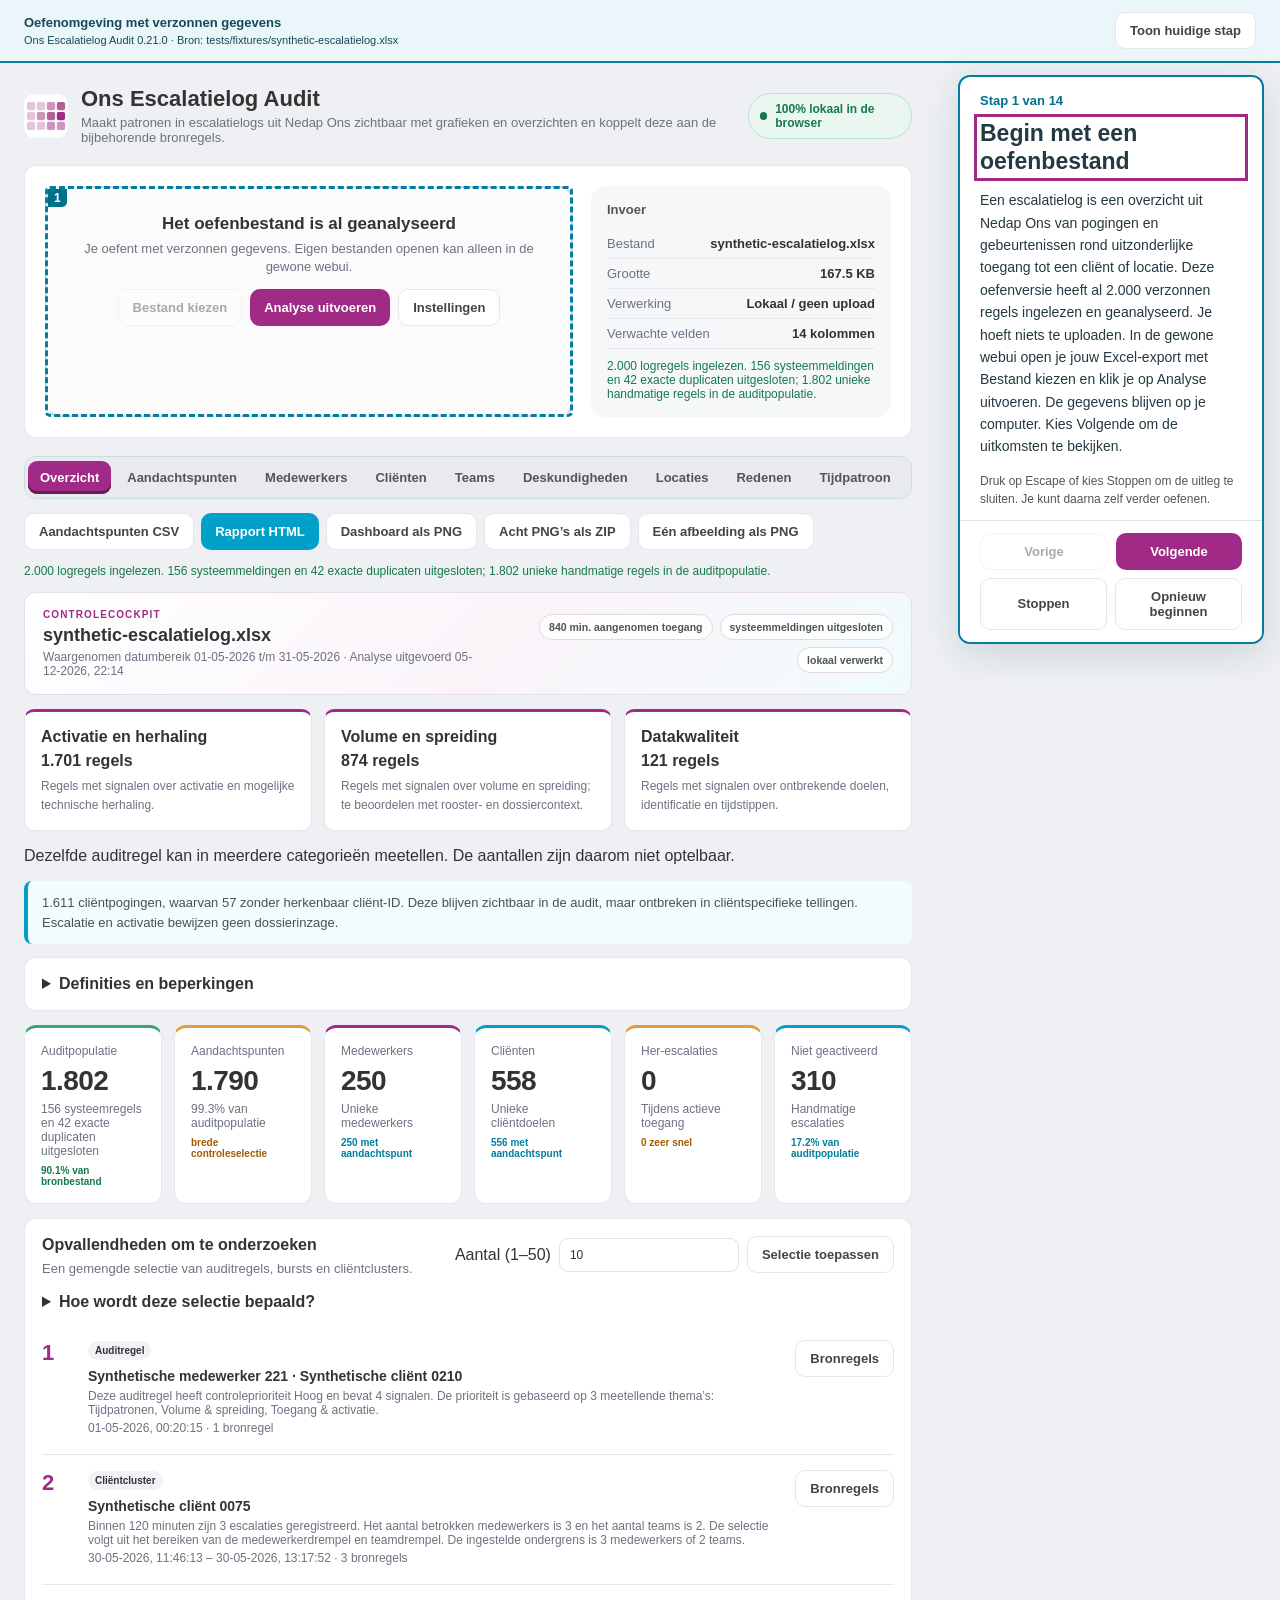
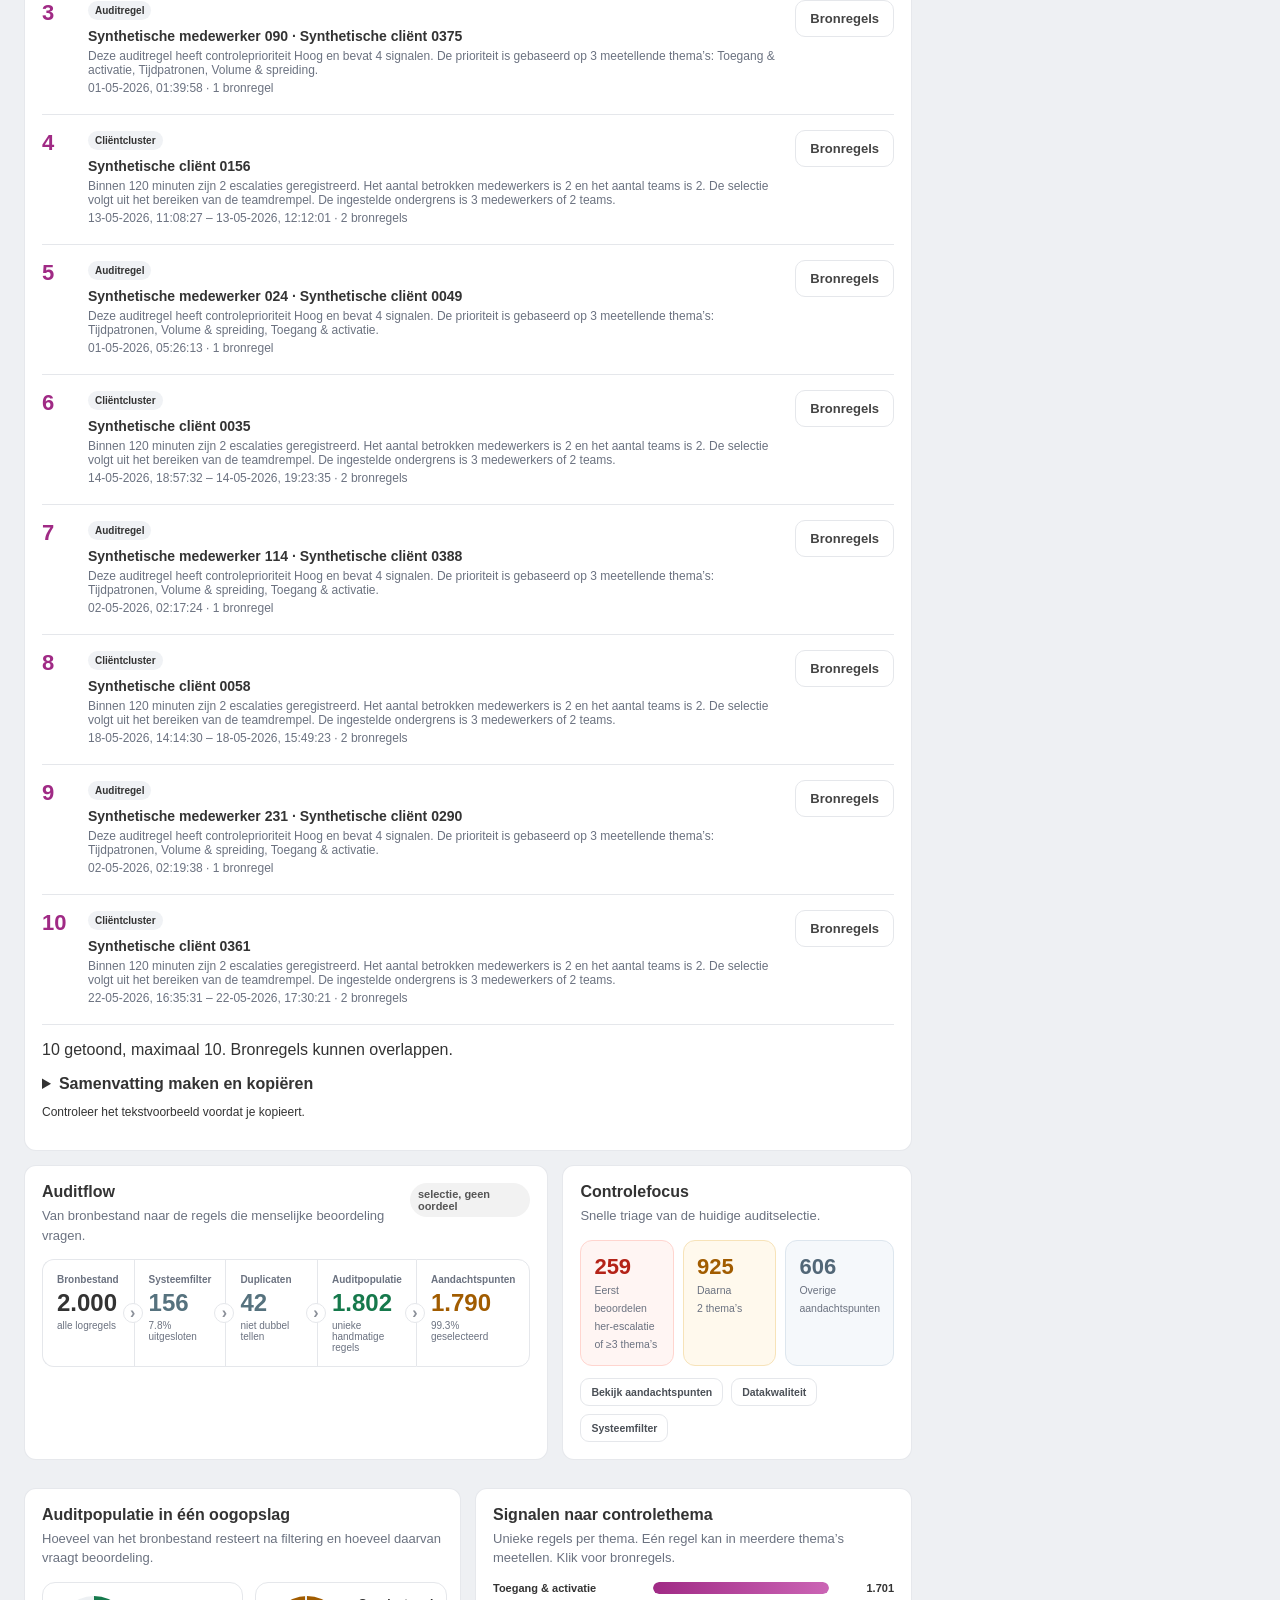
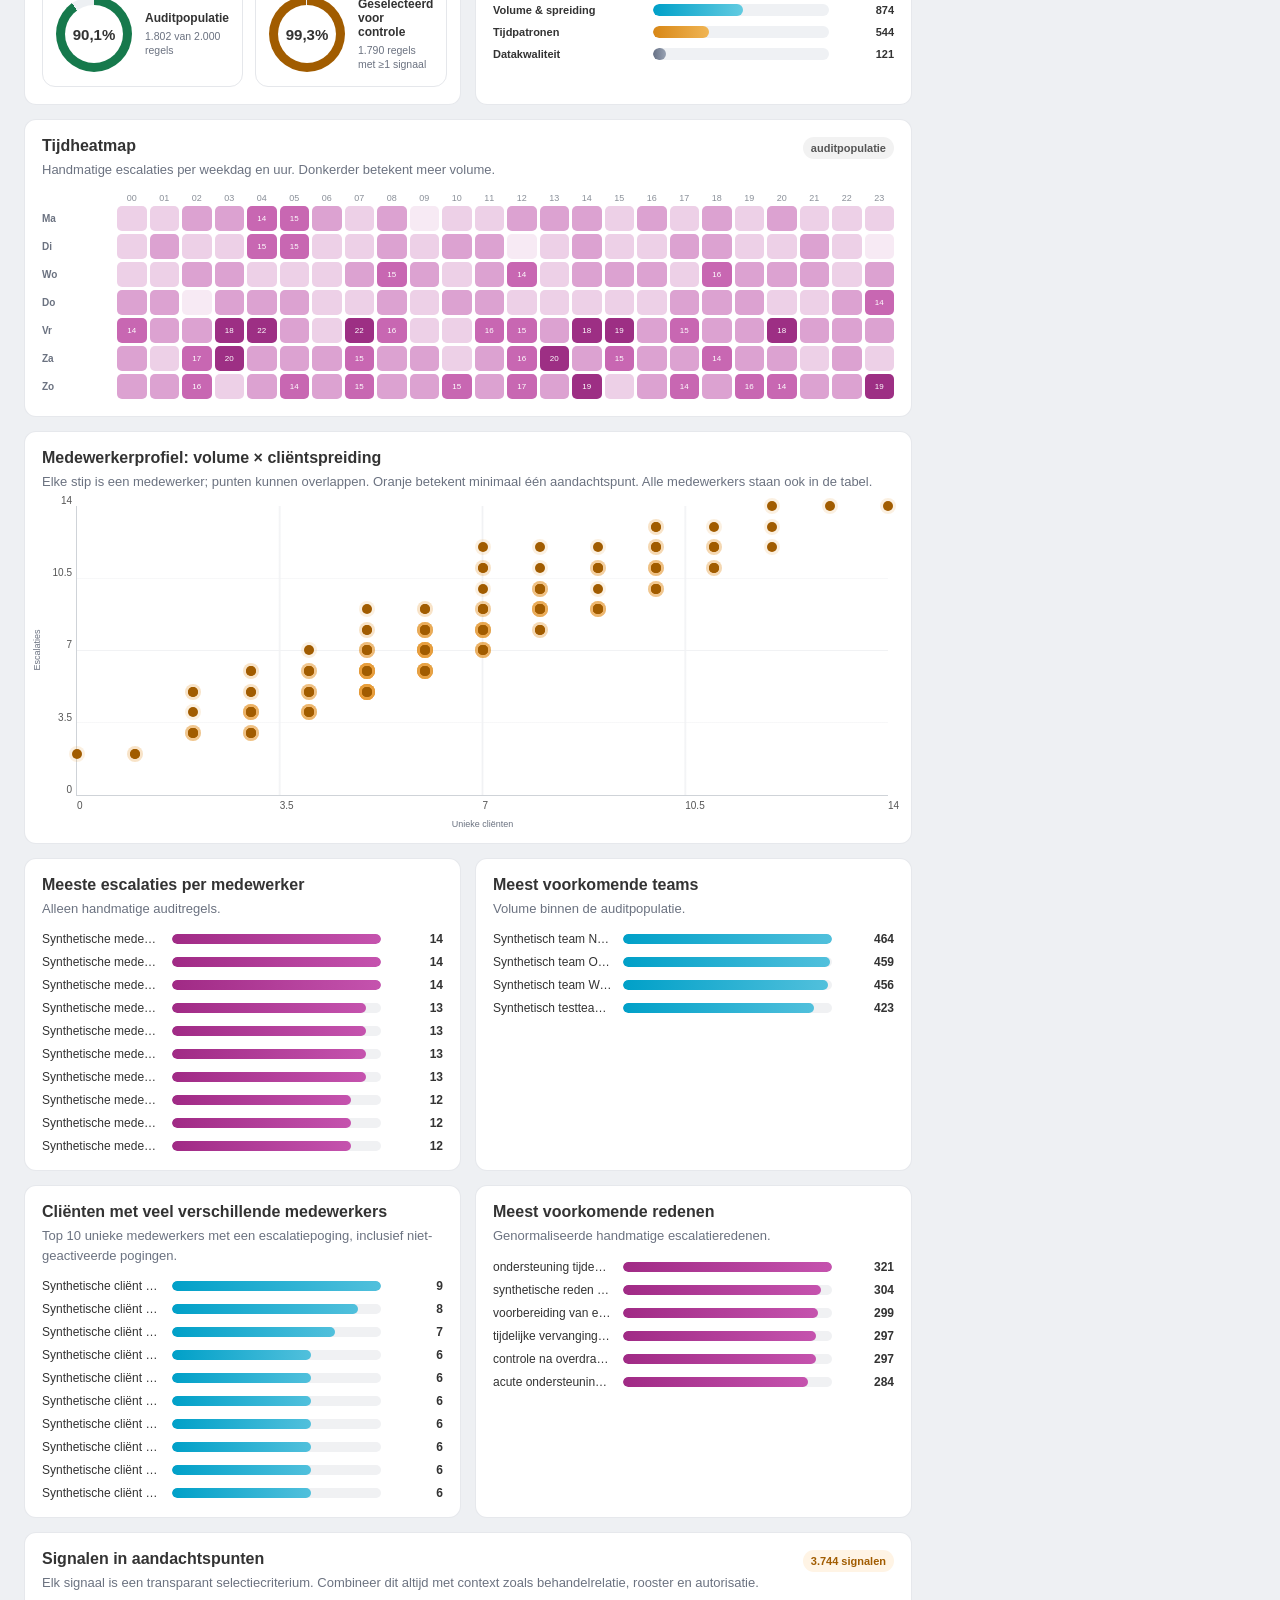
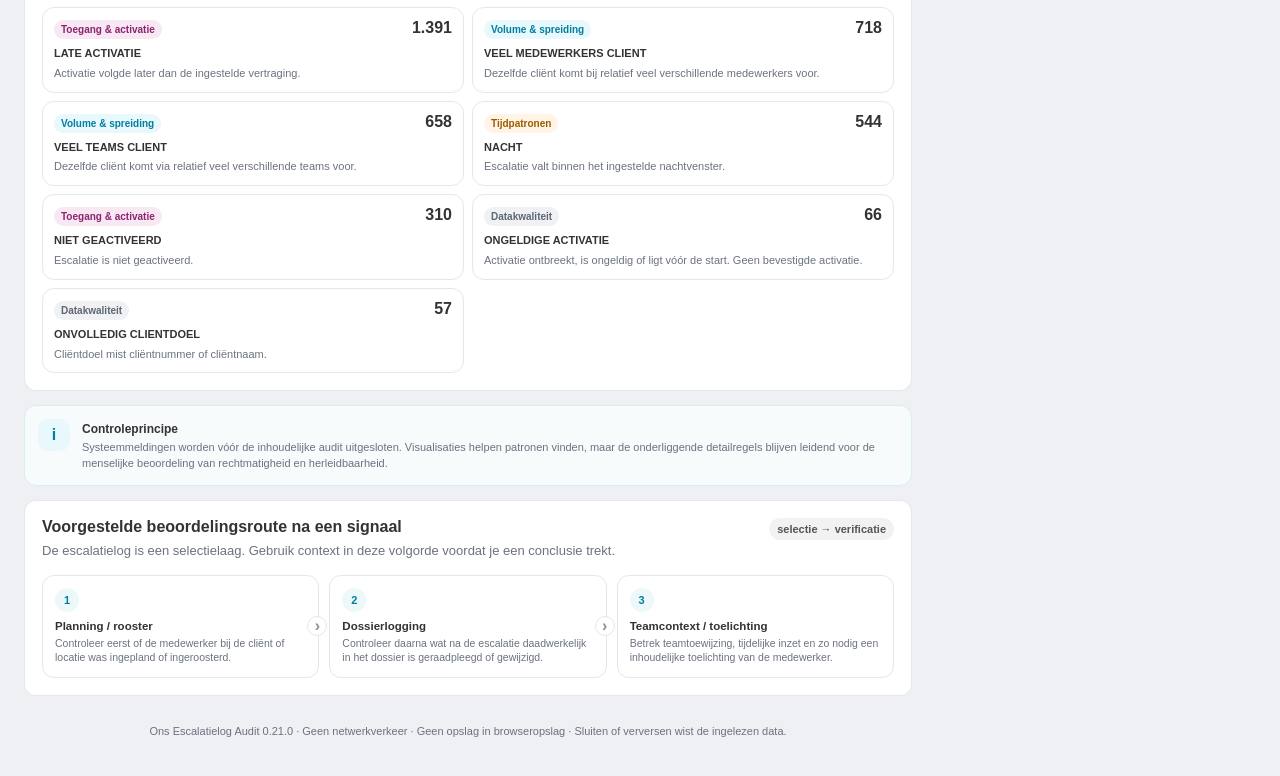
==== commit bb221929: "fix 🐛: Herstel de leesvolgorde en tabmarkering in de rondleiding" ====
--- a/escalatielog-audit-rondleiding.html
+++ b/escalatielog-audit-rondleiding.html
@@ -81,6 +81,7 @@
 @media print{.delay-guidance,.night-guidance,.compact-timeline{break-inside:avoid}.outcome.flagged,.delay-guidance .method summary,.night-guidance .method summary{color:#333}.outcome.flagged{border-color:#333}.night-guidance .segment{print-color-adjust:exact;-webkit-print-color-adjust:exact;background:repeating-linear-gradient(135deg,#fff 0,#fff 5px,#555 5px,#555 7px);border-color:#333}}
     </style>
     <style id="tourStyles">
+body.tour-active #tabs{position:sticky;top:var(--tour-banner-bottom,90px);z-index:79;flex-wrap:nowrap;width:100%;margin-bottom:14px;border:1px solid #c9dce2}body.tour-active #tabs .tab.active{background:#A02A85;color:#fff;box-shadow:inset 0 -3px 0 #602052}body.tour-active{--tour-tabs-height:44px}html:has(body.tour-active){scroll-padding-top:calc(var(--tour-banner-bottom,90px) + var(--tour-tabs-height,44px) + 16px)}
 #tourBanner{position:sticky;top:0;z-index:90;display:flex;align-items:center;justify-content:space-between;gap:12px;padding:12px 24px;background:#eaf6f9;border-bottom:2px solid #007f9f;color:#164956;font-size:13px}#tourBanner strong,#tourBanner span{display:block}#tourBanner .app-version{display:inline}#tourBanner span{font-size:11px;margin-top:4px}#tourPanel{position:fixed;z-index:95;right:16px;top:calc(var(--tour-banner-bottom,90px) + 12px);width:306px;max-height:calc(var(--tour-viewport-height,100dvh) - var(--tour-banner-bottom,90px) - 24px);display:flex;flex-direction:column;overflow:hidden;background:#fff;border:2px solid #007f9f;border-radius:12px;box-shadow:0 10px 36px #18374726;color:#243941}#tourPanel[hidden],#tourMarker[hidden],#tourRelated[hidden],#tourRestore[hidden],.tour-context-actions[hidden]{display:none}#tourProgress{flex:none;font-size:13px;color:#00708b;font-weight:750;margin:0;padding:16px 20px 0}.tour-content{min-height:0;overflow:auto;padding:0 20px 12px;overscroll-behavior:contain}.tour-footer{flex:none;padding:12px 20px;border-top:1px solid #d9e7eb;background:#fff}.tour-context-actions{display:flex;gap:8px;margin-bottom:8px;flex-wrap:wrap}.tour-context-actions .btn{flex:1}.tour-navigation{display:flex;gap:8px;flex-wrap:wrap}.tour-navigation+.tour-navigation{margin-top:8px}.tour-navigation .btn{flex:1;min-width:0}#tourTitle{font-size:23px;line-height:1.2;margin:12px 0}#tourText{font-size:14px;line-height:1.6}#tourHint{font-size:12px;line-height:1.5;color:#7b3e11}#tourHint:empty{display:none}.tour-keyboard{font-size:12px;line-height:1.5;color:#555;margin:14px 0 0}#tourMarker{position:fixed;z-index:89;border:3px dashed #007f9f;border-radius:5px;pointer-events:none}#tourMarker span{position:absolute;left:0;top:0;padding:2px 6px;background:#00708b;color:white;font-size:12px;font-weight:800;border-radius:0 0 5px 0}body.tour-active .app{margin-right:344px}#drillOverlay{top:calc(var(--tour-banner-bottom,90px) + 8px);bottom:8px;left:8px;right:8px;padding:0;backdrop-filter:none}body.tour-active #drillOverlay{right:344px}#drillOverlay .drill-panel{width:100%;height:100%;max-height:100%;min-width:0;min-height:0}#drillOverlay .drill-header{display:grid;grid-template-columns:minmax(0,1fr) auto;flex-shrink:0;gap:8px;padding:10px 12px}#drillOverlay .drill-header>div:first-child{max-height:64px;overflow:auto}#drillOverlay .drill-header h2{font-size:16px}#drillOverlay .drill-actions{flex-wrap:nowrap;align-items:start;width:auto}#drillOverlay .drill-summary{max-height:64px;overflow:auto;padding:8px 12px}#drillOverlay .drill-filters{position:static;padding:8px 12px}#drillOverlay .drill-body th{top:0}#drillOverlay .drill-explanation{max-height:25%}html{scroll-padding-top:calc(var(--tour-banner-bottom,90px) + 16px)}#tourBanner .btn{flex-shrink:0}#tourPanel :focus-visible,#tourBanner :focus-visible{outline:3px solid #A02A85;outline-offset:3px}
 @media(max-width:1100px){#tourBanner{padding:10px 12px;align-items:flex-start}#tourBanner strong{font-size:12px}#tourBanner span{font-size:10px;overflow-wrap:anywhere}#tourBanner .btn{max-width:120px;white-space:normal}body.tour-active .app{margin-right:0;padding-bottom:calc(var(--tour-guide-height,43dvh) + 24px)}#tourPanel{top:auto;bottom:8px;left:8px;right:8px;width:auto;max-height:min(46dvh,calc(var(--tour-viewport-height,100dvh) - var(--tour-banner-bottom,90px) - 150px))}#tourProgress{padding:10px 12px 0}.tour-content{padding:0 12px 10px}.tour-footer{padding:10px 12px}#tourTitle{font-size:19px;margin:8px 0}#tourText{font-size:13px;line-height:1.45;margin:8px 0}.tour-keyboard{margin-top:8px}body.tour-active #drillOverlay{right:8px;bottom:calc(var(--tour-guide-height,43dvh) + 16px)}}
 @media(min-width:681px) and (max-width:1100px){.tour-footer{display:grid;grid-template-columns:1fr 1fr;gap:8px}.tour-context-actions{grid-column:1/-1;margin:0}.tour-navigation+.tour-navigation{margin:0}}
@@ -195,6 +196,15 @@
 <section class="view active" id="view-overview">
 <div id="analysisBanner" class="analysis-banner"></div>
 <div id="reviewSummary"></div>
+<details class="card section-card" style="margin-bottom:14px">
+<summary>Definities en beperkingen</summary>
+<p>Een escalatie is een geregistreerde poging, geen bewijs van dossierinzage. De auditpopulatie bestaat uit bronregels minus bekende systeemredenen, eventueel het ingestelde duurfilter, en exacte duplicaten. De 14 bronvelden bepalen duplicaten; er is geen uniek gebeurtenis-ID.</p>
+<p>Her-escalatie gebruikt een eerdere geldige activatie van dezelfde medewerker en cliënt en de ingestelde toegangstermijn, inclusief de grens. Dit is een aanname voor triage, geen bevestiging dat toegang daadwerkelijk nog actief was. Zeer snel is een aanvullend signaal binnen diezelfde relatie.</p>
+<p>Tijdstippen zijn kloktijden zoals geëxporteerd, zonder vastgelegde tijdzone. Berekening is onafhankelijk van de browserzone; verstreken minuten rond zomer-/wintertijd blijven onzeker. Uur- en weekdagtotalen zijn ruwe aantallen, niet gecorrigeerd voor diensten of het aantal weekdagen in het bestand. Het waargenomen datumbereik bewijst geen volledige exportperiode.</p>
+<p>Teams en deskundigheden worden vergeleken op waargenomen medewerkers met escalaties, niet op de volledige bezetting. Bursts en cliëntclusters tonen één sterkste kwalificerend venster per medewerker of cliënt, niet alle afzonderlijke incidenten. Concentratie is top 3 gedeeld door alle herkenbare doelen van dezelfde soort. Bij weinig doelen is een hoog aandeel vanzelfsprekend.</p>
+<p>Export bevat persoonsgegevens; deel alleen met bevoegde ontvangers. Drempels, filters en bronregels blijven controleerbaar. Wijzigingen per versie staan in de changelog van de release.</p>
+</details>
+<div class="kpis visual" id="kpis"></div>
 <section class="card section-card" id="topFindings" aria-labelledby="findingsTitle" style="margin-bottom:14px">
 <div class="section-head">
 <div>
@@ -233,15 +243,6 @@
 </details>
 <p class="finding-status" id="findingStatus" role="status" aria-live="polite"></p>
 </section>
-<details class="card section-card" style="margin-bottom:14px">
-<summary>Definities en beperkingen</summary>
-<p>Een escalatie is een geregistreerde poging, geen bewijs van dossierinzage. De auditpopulatie bestaat uit bronregels minus bekende systeemredenen, eventueel het ingestelde duurfilter, en exacte duplicaten. De 14 bronvelden bepalen duplicaten; er is geen uniek gebeurtenis-ID.</p>
-<p>Her-escalatie gebruikt een eerdere geldige activatie van dezelfde medewerker en cliënt en de ingestelde toegangstermijn, inclusief de grens. Dit is een aanname voor triage, geen bevestiging dat toegang daadwerkelijk nog actief was. Zeer snel is een aanvullend signaal binnen diezelfde relatie.</p>
-<p>Tijdstippen zijn kloktijden zoals geëxporteerd, zonder vastgelegde tijdzone. Berekening is onafhankelijk van de browserzone; verstreken minuten rond zomer-/wintertijd blijven onzeker. Uur- en weekdagtotalen zijn ruwe aantallen, niet gecorrigeerd voor diensten of het aantal weekdagen in het bestand. Het waargenomen datumbereik bewijst geen volledige exportperiode.</p>
-<p>Teams en deskundigheden worden vergeleken op waargenomen medewerkers met escalaties, niet op de volledige bezetting. Bursts en cliëntclusters tonen één sterkste kwalificerend venster per medewerker of cliënt, niet alle afzonderlijke incidenten. Concentratie is top 3 gedeeld door alle herkenbare doelen van dezelfde soort. Bij weinig doelen is een hoog aandeel vanzelfsprekend.</p>
-<p>Export bevat persoonsgegevens; deel alleen met bevoegde ontvangers. Drempels, filters en bronregels blijven controleerbaar. Wijzigingen per versie staan in de changelog van de release.</p>
-</details>
-<div class="kpis visual" id="kpis"></div>
 <div class="cockpit-grid">
 <div class="card section-card">
 <div class="section-head">
@@ -1499,12 +1500,17 @@
 for(const type of ['drop','dragover'])window.addEventListener(type,e=>{e.preventDefault();e.stopImmediatePropagation();},true);
 window.addEventListener('change',e=>{if(e.target.matches('#fileInput,#settingsFileInput')){e.preventDefault();e.stopImmediatePropagation();}},true);
 tourDisableImports();
+const tourTabs=tourSelect('#tabs');
+tourTabs.parentElement.before(tourTabs);
 tourSelect('#dropzone strong').textContent='Het oefenbestand is al geanalyseerd';
 tourSelect('#dropzone > span').textContent='Je oefent met verzonnen gegevens. Eigen bestanden openen kan alleen in de gewone webui.';
 function tourQueue(){if(!tour.frame)tour.frame=requestAnimationFrame(()=>{tour.frame=0;tourPosition();});}
 function tourLayout(){
-  const root=document.documentElement,values={'--tour-banner-bottom':Math.ceil(tourSelect('#tourBanner').getBoundingClientRect().bottom),'--tour-viewport-height':window.visualViewport?.height||innerHeight};
+  const root=document.documentElement,values={'--tour-banner-bottom':Math.ceil(tourSelect('#tourBanner').getBoundingClientRect().bottom),'--tour-tabs-height':tourTabs.getBoundingClientRect().height,'--tour-viewport-height':window.visualViewport?.height||innerHeight};
   for(const [name,value] of Object.entries(values)){const next=value+'px';if(root.style.getPropertyValue(name)!==next)root.style.setProperty(name,next);}
+  const activeTab=tourTabs.querySelector('.tab.active');
+  const tabKey=activeTab?.dataset.view+':'+innerWidth;
+  if(tour.active&&activeTab&&tour.tabKey!==tabKey){tour.tabKey=tabKey;const box=activeTab.getBoundingClientRect(),tabs=tourTabs.getBoundingClientRect();if(box.left<tabs.left||box.right>tabs.right)tourTabs.scrollLeft+=box.left-tabs.left-4;}
   const height=tour.active?Math.ceil(tourPanel.getBoundingClientRect().height):0,next=height+'px';if(root.style.getPropertyValue('--tour-guide-height')!==next)root.style.setProperty('--tour-guide-height',next);
 }
 function tourMount(){
@@ -1518,9 +1524,11 @@
   if(!tour.active){tourMarker.hidden=true;return;}
   const step=tourSteps[tour.index],target=tourSelect(step.anchor),box=target?.getBoundingClientRect();
   const panel=tourPanel.getBoundingClientRect(),banner=tourSelect('#tourBanner').getBoundingClientRect();
+  const tabs=tourTabs.getBoundingClientRect();
+  const contentTop=target?.closest('#drillOverlay')||step.anchor==='#tabs'||tabs.top>banner.bottom+1?banner.bottom:Math.max(banner.bottom,tabs.bottom);
   const narrow=innerWidth<=1100,right=narrow?innerWidth-8:panel.left-12,bottom=narrow?panel.top-8:innerHeight-8;
   const covered=!!tourSelect('#drillOverlay.show')&&!target?.closest('#drillOverlay');
-  const visible=!covered&&box&&box.width>0&&box.height>0&&box.bottom>banner.bottom+8&&box.top<bottom&&box.left<right&&!target.closest('[hidden]');
+  const visible=!covered&&box&&box.width>0&&box.height>0&&box.bottom>contentTop+8&&box.top<bottom&&box.left<right&&!target.closest('[hidden]');
   let message='';
   if(!target)message='Dit onderdeel ontbreekt. Kies Volgende om verder te gaan of Opnieuw beginnen om de rondleiding te herstellen. Meld het probleem bij de beheerder.';
   else if(covered)message='Bronregels zijn geopend. Kies Sluiten om het venster te sluiten of Toon onderdeel om terug te keren naar deze stap.';
@@ -1529,9 +1537,10 @@
   tourSelect('.tour-context-actions').hidden=tourSelect('#tourRestore').hidden&&tourSelect('#tourRelated').hidden;
   const hint=tourSelect('#tourHint');if(hint.textContent!==message)hint.textContent=message;
   tourMarker.hidden=!visible;
-  if(visible){const left=Math.max(5,box.left),top=Math.max(banner.bottom+5,box.top),width=Math.min(box.right,right)-left,height=Math.min(box.bottom,bottom)-top;Object.assign(tourMarker.style,{left:left+'px',top:top+'px',width:Math.max(0,width)+'px',height:Math.max(0,height)+'px'});}
+  if(visible){const left=Math.max(5,box.left),top=Math.max(contentTop+5,box.top),width=Math.min(box.right,right)-left,height=Math.min(box.bottom,bottom)-top;Object.assign(tourMarker.style,{left:left+'px',top:top+'px',width:Math.max(0,width)+'px',height:Math.max(0,height)+'px'});}
 }
 function tourPrepare(){
+  tour.tabKey='';
   const step=tourSteps[tour.index];
   closeDrilldown();
   tourSelect('#visualExports').hidden=true;tourSelect('#visualExportsBtn').setAttribute('aria-expanded','false');
@@ -1590,6 +1599,7 @@
 window.addEventListener('keydown',e=>{if(e.key==='Escape'&&tour.active){e.preventDefault();e.stopImmediatePropagation();tourStop();}},true);
 new ResizeObserver(tourQueue).observe(tourSelect('#tourBanner'));
 new ResizeObserver(tourQueue).observe(tourPanel);
+new ResizeObserver(tourQueue).observe(tourTabs);
 window.visualViewport?.addEventListener('resize',tourQueue);
 window.addEventListener('scroll',tourQueue,true);window.addEventListener('resize',tourQueue);
 new MutationObserver(tourQueue).observe(tourSelect('.app'),{subtree:true,childList:true,attributes:true,attributeFilter:['class','hidden','id']});
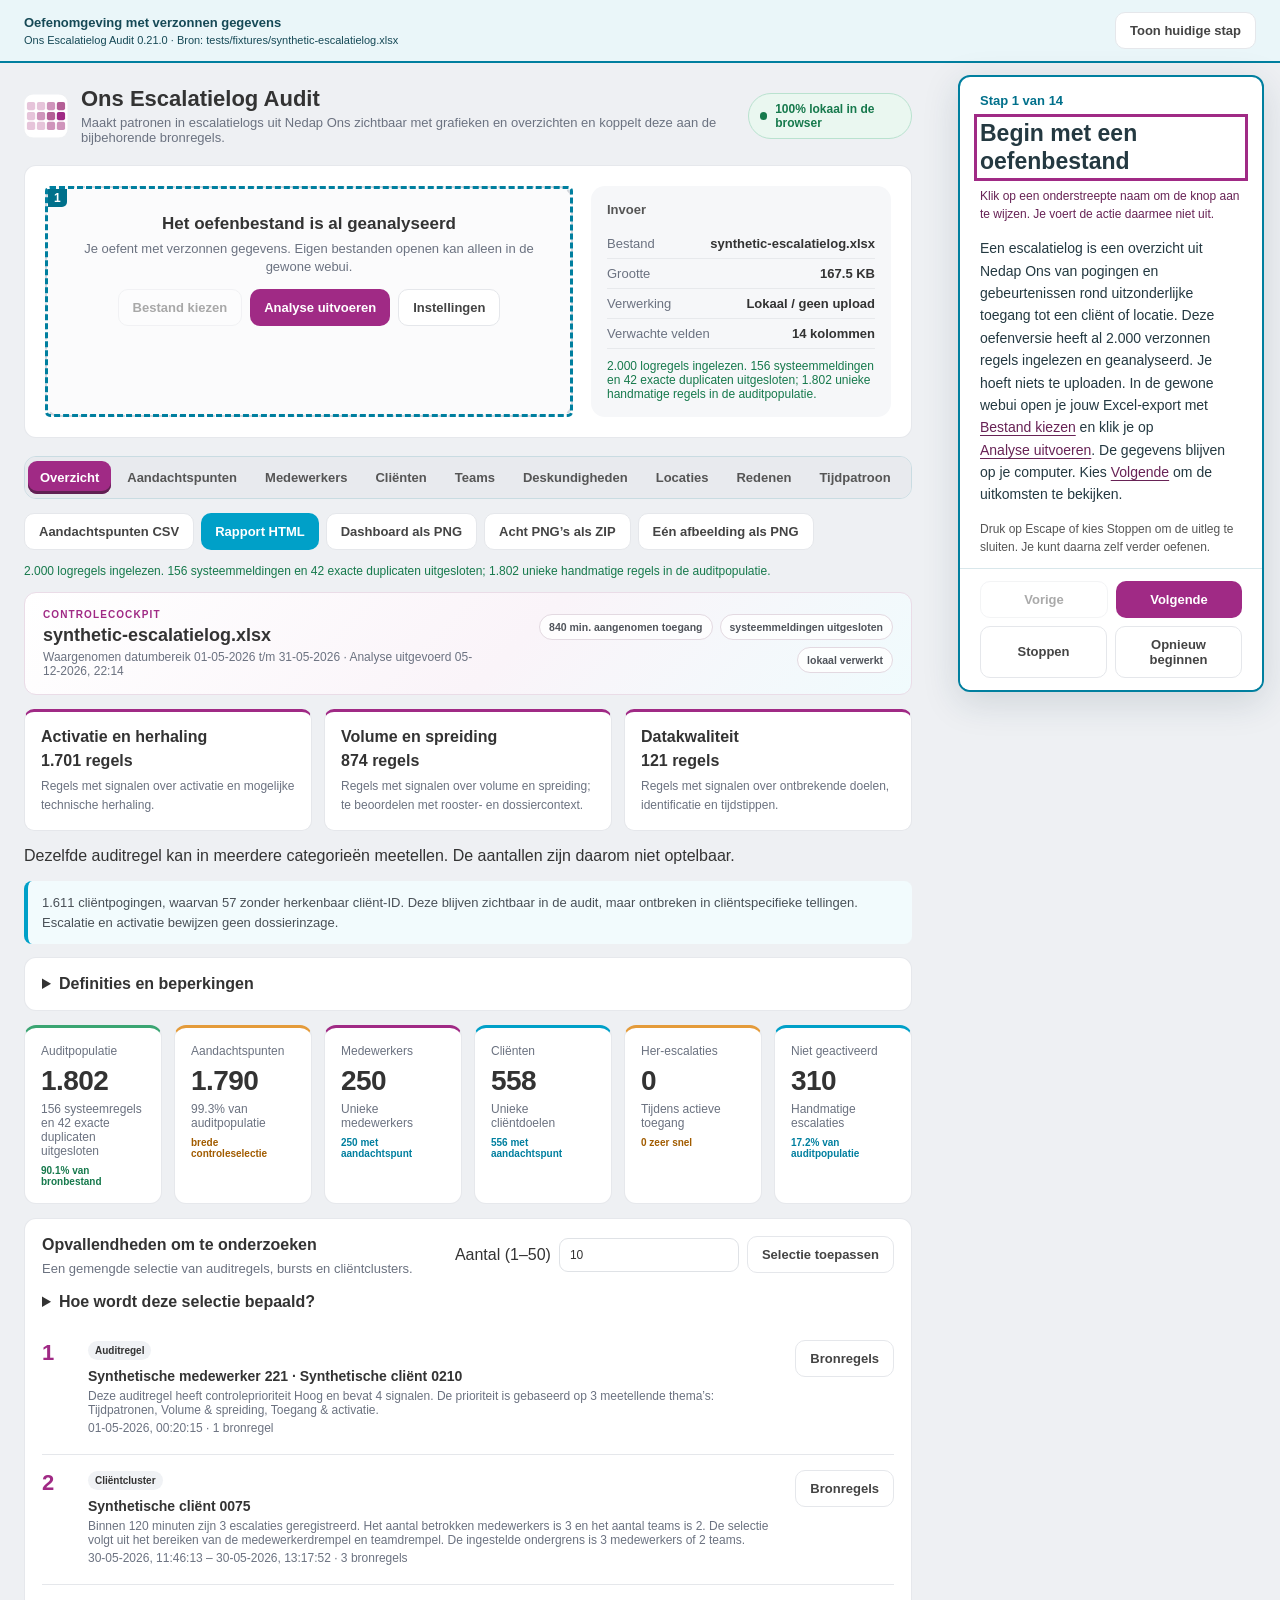
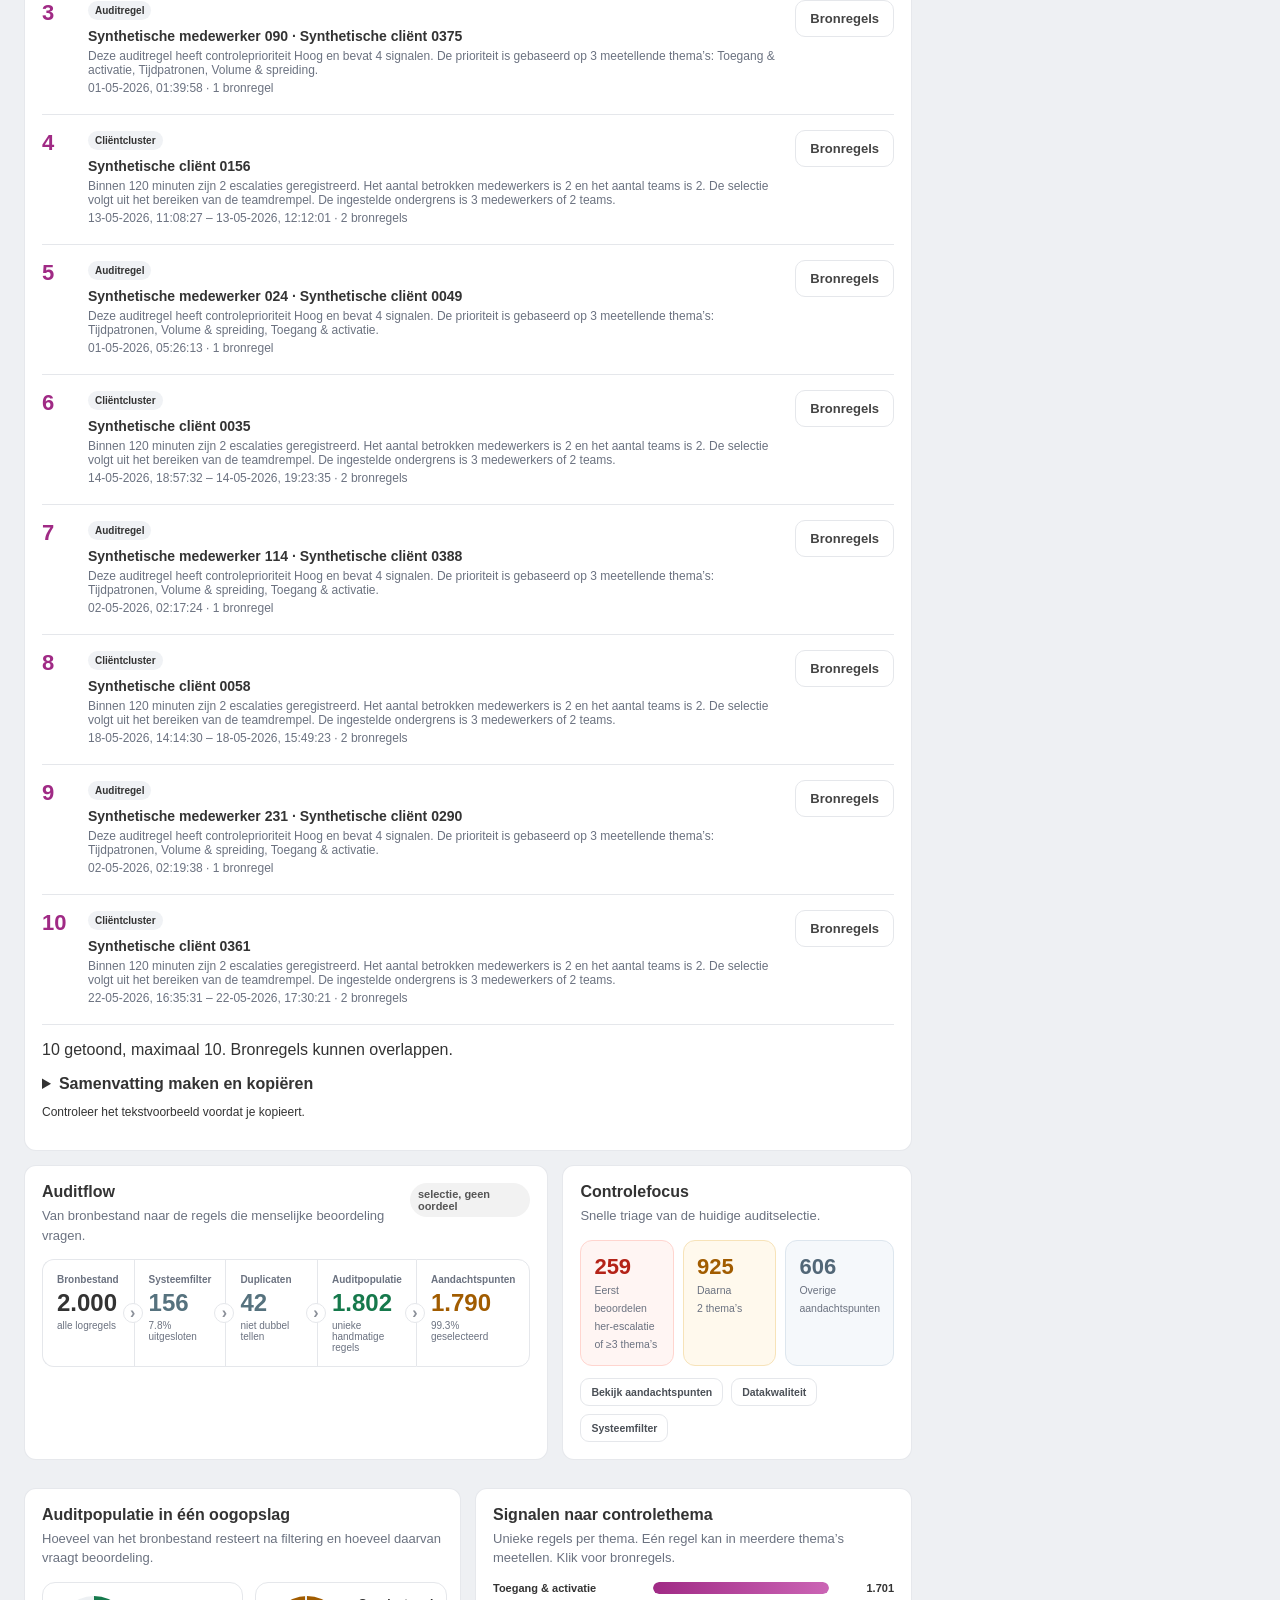
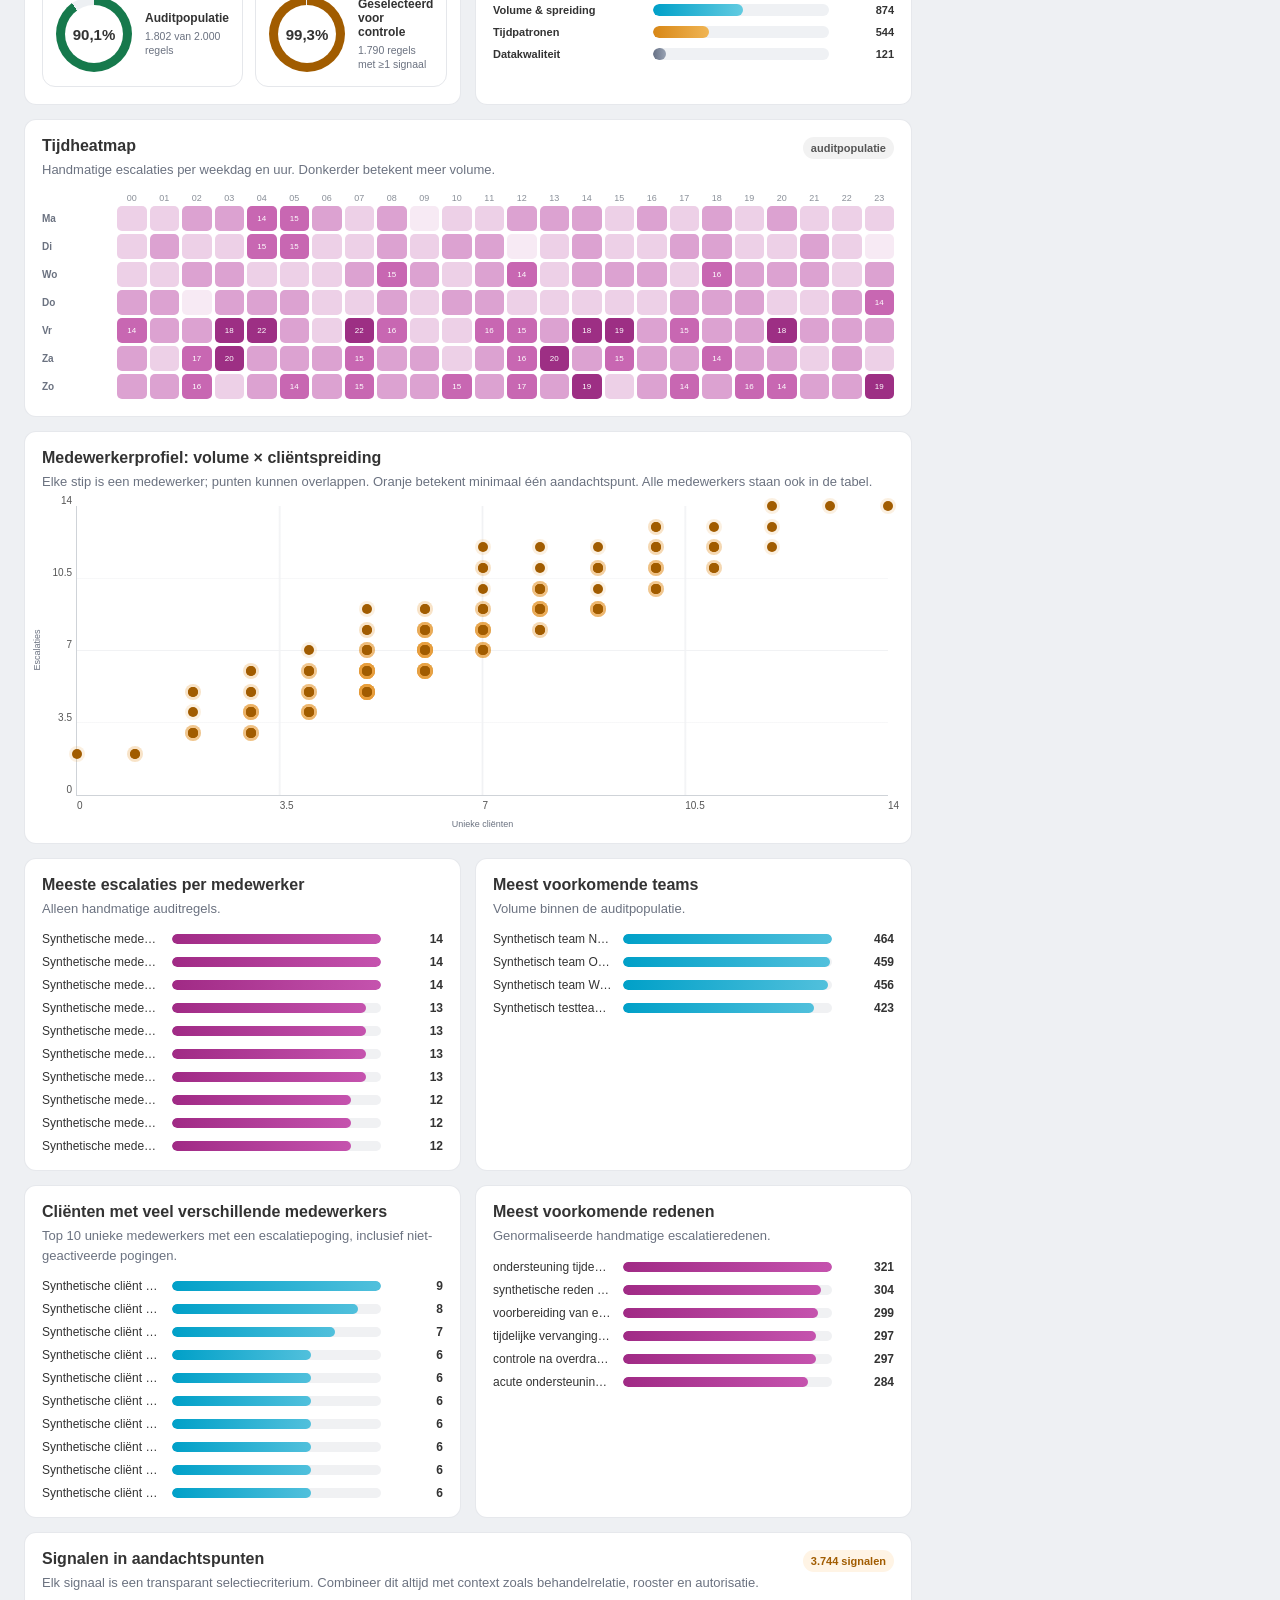
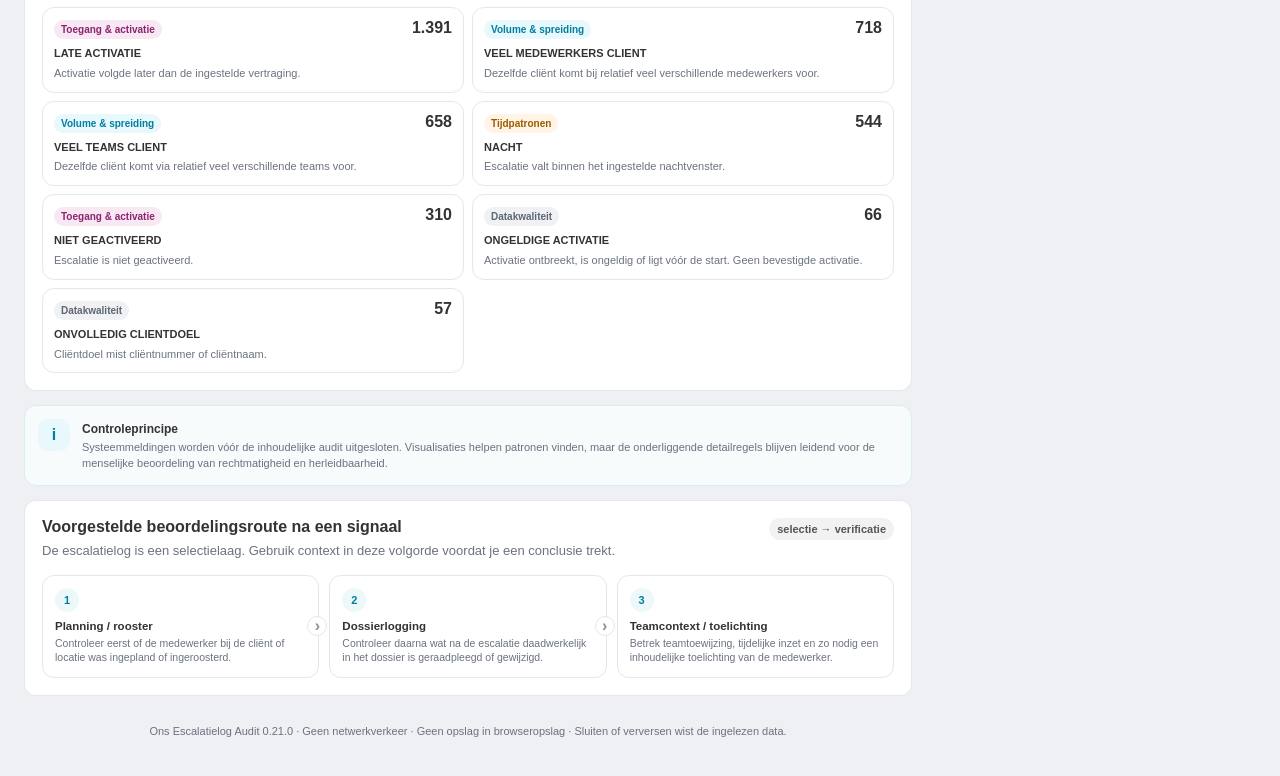
==== commit 2351b8bf: "feat ✨: Maak knopnamen in de rondleiding aanwijsbaar" ====
--- a/escalatielog-audit-rondleiding.html
+++ b/escalatielog-audit-rondleiding.html
@@ -88,6 +88,8 @@
 @media(max-width:680px){#drillOverlay .drill-header{grid-template-columns:1fr;padding:8px 10px}#drillOverlay .drill-header>div:first-child{max-height:44px}#drillOverlay .drill-actions{justify-content:flex-start}#drillOverlay .drill-summary{max-height:44px;padding:6px 10px}#drillOverlay .drill-header .btn{padding:8px 10px}#drillOverlay .drill-panel{border-radius:10px}}
 @media(max-width:1100px) and (max-height:500px){#drillOverlay .drill-header{padding:6px 10px}#drillOverlay .drill-header>div:first-child{max-height:38px}#drillOverlay .drill-header h2{font-size:14px}#drillOverlay .drill-eyebrow{display:none}#drillOverlay .drill-summary{max-height:30px;padding:4px 8px}}
 @media print{#tourBanner{position:static}#tourPanel,#tourMarker{display:none!important}body.tour-active .app{margin:0;padding:0}}
+
+.tour-reference{display:inline;padding:0;border:0;border-radius:2px;background:transparent;color:#672255;font:inherit;font-weight:400;text-align:inherit;text-decoration:underline;text-decoration-thickness:1px;text-underline-offset:3px;cursor:pointer}.tour-reference:hover{background:#f8edf5}.tour-pointer-help,#tourPointerStatus{font-size:12px;line-height:1.5;color:#672255}#tourPointerStatus:empty{display:none}.tour-pointed{outline:3px solid #A02A85!important;outline-offset:3px}
 </style>
 </head>
 <body>
@@ -102,7 +104,9 @@
 <p id="tourProgress" role="status" aria-live="polite" aria-atomic="true"></p>
 <div class="tour-content">
 <h2 id="tourTitle" tabindex="-1">Rondleiding laden</h2>
+<p class="tour-pointer-help">Klik op een onderstreepte naam om de knop aan te wijzen. Je voert de actie daarmee niet uit.</p>
 <p id="tourText"></p>
+<p id="tourPointerStatus" role="status" aria-live="polite" aria-atomic="true"></p>
 <p id="tourHint" role="status" aria-live="polite"></p>
 <p class="tour-keyboard">Druk op Escape of kies Stoppen om de uitleg te sluiten. Je kunt daarna zelf verder oefenen.</p>
 </div>
@@ -1474,21 +1478,22 @@
 <script>
 /* The training layer guides existing controls; analysis remains in the app. */
 const tourFixture = new File([Uint8Array.from(atob('UEsDBBQAAAAIAAAAIVxYFeG1AQEAADUCAAATAAAAW0NvbnRlbnRfVHlwZXNdLnhtbK2RzU7DMBCE730Ky9cqdsoBIdS0hwJH4FAeYLE3iRX/yeuW9O1xUugBgQQSp5U9M/uN7PV2dJYdMZEJvuErUXOGXgVtfNfwl/1DdcMZZfAabPDY8BMS324W6/0pIrES9tTwPud4KyWpHh2QCBF9UdqQHORyTJ2MoAboUF7V9bVUwWf0ucrTDl6W3WELB5vZ/Vjuz00SWuJsd3ZOsIZDjNYoyEWXR6+/YKoPhCjJ2UO9ibQsBi6/R0zSz4TP4FN5nGQ0smdI+RFcscnRyreQhtcQBjH5Fn8qGtrWKNRBHVyJCIoJQVOPmJ0V8xQOjF/+osHsJjmP1X9XuQAuTeT865t3UEsDBBQAAAAIAAAAIVxxmGy/sgAAACwBAAALAAAAX3JlbHMvLnJlbHONz80OgjAMB/A7T7H0LgMPxhgmF2PC1eADzFE+wliXbSq8vfOmxIPHpv3/2hblPGn2QOcHMgLyNAOGRlEzmE7AtT5v9sB8kKaRmgwKWNBDeUyKC2oZYsb3g/UsIsYL6EOwB8696nGSPiWLJnZacpMMsXQdt1KNskO+zbIdd58GrFBWNQJc1eSQsHqx+I9ObTsoPJG6T2jCjyWriTctXYdBwKz5k9x4IxrTqAKP5/CvJ48vUEsDBBQAAAAIAAAAIVybmkJVxwAAACkBAAAPAAAAeGwvd29ya2Jvb2sueG1sjY/BTsNADETv/YqV7+2mHBCKkvRSIfUMfMCSdbqrZu3IdoH+PVsCd062NZrnme7wVWb3gaKZqYf9rgGHNHLMdO7h7fV5+wROLVAMMxP2cEOFw7DpPlku78wXV/2kPSSzpfVex4Ql6I4XpKpMLCVYPeXsdREMUROildk/NM2jLyETrIRW/sPgacojHnm8FiRbIYJzsJpeU14UarSfFzqs01EoNfbLjSyh5TvbGarVVnf5FGtpcNLmusgp7sEPnf8lbDr/V3P4BlBLAwQUAAAACAAAACFccoa81bUAAAAtAQAAGgAAAHhsL19yZWxzL3dvcmtib29rLnhtbC5yZWxzjc/NCsIwDADg+56i5O6yeRCR1V1E2FXmA5Qu+8GtLU392dtbPYiKB08hCfmSFOVtGsWFPA/WSMjTDAQZbZvBdBKO9X6xBsFBmUaN1pCEmRjKbVIcaFQhznA/OBYRMSyhD8FtEFn3NClOrSMTO631kwox9R06pU+qI1xm2Qr9uwFfqKgaCb5qckhEPTv6R7dtO2jaWX2eyIQfS/Bq/Yl7ovBQle8oSHjVGJ8hTyMLGO/Bjy+3d1BLAwQUAAAACAAAACFc0EOq45yYAgD10hwAGAAAAHhsL3dvcmtzaGVldHMvc2hlZXQxLnhtbLS97ZLkyLEd+Cpl/LVrtiTxmR8wkjJl8oJSohP6Ie2u7c+603mHpe6uGuuumSvylfYx9sU2gUw0AnnP8TgOoM0o06gFPx6RwCmP8Djh/qf/9L++fH767fL128vb659/l/4h+d3T5fWnt48vrz//+Xf/5/+of7/73dO39+fXj8+f314vf/7dPy7ffvef/vKnf3/7+unb3y+X96er/eu3P//u7+/vv1R//OO3n/5++fL87Q9vv1xer/8///b29cvz+/X/+fXnP3775evl+WNv9OXzH7Mk2fzxy/PL6+/+8qf+3/76/P78lz99ffv3p6/XcVz/9afuP/5z+run9z//7uX188vr5b+/f73++8u3v/zp/S9/u/zr119fPl2+/umP73/50x+7f/zjT3ejAzM6Xz5e/v3y9Wr1+uuXL9D2GLf99n55/gJM/8pM/3r59unX148vP//98vLx6ct3IIDxL9H5fnt9ht5rZvkv3356/vz8/nJ5+nr1/ApM/8ZM/8fL//z47eOvv359+t++vLz+4X8Htv8l6vbj2+Xz0/s/frkA6/+qWZMpnzTrl+us31/+7eWn7l/oi28Y2H95e/u3j5/feuunnz6//H//7+s7sP/A39yVP1/fn95+AVZnbvX80/vLb5fL14/YsmWWh69vDy/5j1dWfadW9p1aGQH47/94ff/75f2l43LwtT5l2QaRjcL8P+3vz79PsNVRcP7U8ezpv719Qz/3XxlA+/zT398/Xl80NPsXZvZt9ItHXDPLjiSXzy//89Ol+zv62/Prz9e/nU//+vL6enl9ukJep/Ht/evbdRrwu/sbw02zBPGNPX6kX+Z/lV70/ct+SvIUTf9kvebj7xNi1ki+/x5SLEm3iF4MKNn9Pil/nyXZ5v94StMqTys4kLNoXxL7VprIz5fXy9fn97evBgHz7wTMnQRM9+iLOFCYGwGx1VFwbhOQAUQIyMwCAuIR18zyP//06/vl6e31Yx+af33t6ffry/udfr89X//1icTsvzHQtETkY08b5JNe8nfypWmOyGe94o582KyRfD+Qr0DkY0DZNiBPWWWbKt0h8on2xR7bt9JEFPIV38lXeMlXoi/iQGHu5INWR8H5jXz/9wWTTxr9x3DdibjIUEIuwgnUkv9+vfn029vb1+u7ef71/e26F3j51i1pLk+fn//x9uv7T2+v19D4GS0N/8ZcbGBYZE8bzJTm8J2Z2R6FpZP1/jtmYrNG8j1lZoYo/oEBpVnArKRK9lUJw6Jkf42JObZvpYkozCy/[base64]/KquDIIrWXOzL59ub6in8c8DGKfNAmFfdvv7Nu6wx9aGBwozBD+kNVRcG4vTKXRRxemDGUSDNEEamY5fMQ/Xz69/fLL5fPHp+fn16frJvHL08vrdfP47enT5bpj/K37TTEbGTIOh+xpg4zST/edjGW6R2S0XntHRmzWSL4fyIjm/YEBJXmwntxX+Y7sFBfat9JEFELuvhNy5yXkFi0UDhTmTkhodRScR8IhQ4iEQ2YWUhAOuZZ+r2V7Q+YC7w3Z0wYXpTl852JRQi5ab7zjIjZrJN8PWRvIRQYU7u2ytCrLqoBLU8k+q8oc27fSRBQu7r9zce9dmiZoyXCgMPelKbQ6Cs77JV3Pxy/XxcPn65Lvwk6v/srg/q/L118+Xy4/30LkpYf8t19fr8sQxIV/YTDhuhXOp2aWixKqDJQcZ7DHDW5K38B3biZwsXyyvoCOm9iskXw/cBPtPz/QnymZLFrTooJ/JM7UPg22jUm3bYT2rTQRhZtp8p2c1/90snODYviB49zpCc2OinsPPymek6AUJ2QonFJtmF45ePlyGQ66q06k8ZQnT19eXn/tiPr+dvn5Orvu/77+n/fvfHh97ha+X54/XV7/AKUAzCNe5tLHDf5qn8m40IV5l5P5kfQrXWjXaN4fMj/[base64]/ox5IRJ0h8NE+i5G1G3iSYn4UPWuhXaN5VzQ+FCndTrI/V96VKPt3VgGKPQZotblIrB11PqlX6JPANfuB4wysRWZHxb2d1NUmEM3qUpgJTdEcamq6Hk2ZB5xToo9bNHVqgbboL9bJ/Ap6MRC0azTviuaAIqXlVDSQVAXi+VkDuK56MwzQanORaDoqglKvJCiD664Dx7krYqHZUXHvCq4MzxtcBZUQnlJNTZefxlBoElVn6IO072GMqlAyeDK/hj6qQrtG866kmoyfaqIRKreMrgsBWm0uEl1HmVDq1QmlcBN94Dj3fSo0OyruY/[base64]/82OR1977h6jZHPv729fvz909u/[base64]/UAPJMTSA66ymoS0Ylel6A/pWQPYVQkBaLW5KCTMRgFR5hUQJfBE6sBx7jERmh0V95GiBAwhVpVAkAjhQdfUdFQAheqfj8/v1z8C/7w8vXzrMjw/X748P3+6/lPHRyXLQ91hAtLHrXIFPn1QskEKgJP5DfQKP2jXaN6VSEmR0mJytavMKxi0z0sBWm0uEklHfVDm1QclG3hBheMMJIU3VBT3dqTUJhCNlBRmwll4SYWa/iDOMneEszN0Q9pvOnIW7rZP5ifRcxbaNZr3B87CzCxFCi+TJduquK5P0Z+P81KAVpuLxNls5Ky71g/W9HGc+9Em1vQp7iObTQoR2WxSu/D0Emv6qOkifTxFJWScU+/HKQfawbSs+a77YxJo12jelavVFOk/[base64]/WMZCNQH/[base64]/Ii6ZaUJ9EA0u4YBNcn0eYicXMU+WRukQ/8oQ8cZ7gyAguUKO49N7wonvOGF8WZ3CeBBUqo6bIwylBZGJ0h89G+hTGM7vCJZayOELZrNO/[base64]/lL0NQ3++fYVFi2gWISCM5Q92jsOKgLBPKz5hm8VgWAeVvOuFKalSMlmckWrILLzswZQVDkRvrfaXCQKZiMF3RWB8DUSjmNeI1Hcxyg4U9lD7eLXSKjpatVEqAey2aTPW8z0yXxwW7OT+eL7FSy0azTvirKA/1bT25dd4R+oLNAA8utOk/RQ0OYiMTPo7uWu+oOVBRzHVBYo7mPMnCnzoXZxZYH2oy1LBFEfjJtzun45VT+wy9LJfPW3CtJwd6l5f+AmrB1CkZJpqZ9yRyoVaAB5lWekUoE2F4mbo+ond6t+trBSAccZTi9hpQLFva1h1yYQ1bBTmMlhJqxbQE0XXsWkuKQj3wzZj/bjjYETlrk/me++D5zQrtG8K2eZFCkpJqmfrsA7PEGhAMpZpjYPiZij5Cf3Sn6yEqd9IpIfbHZU3EfSPgwhlvYRFD940DU1XdYY01fOhz5u8dAp8Snx1jIq8YF2jeb9gYdQ4kORJnc+9p38Du5yzxJAF2UTDNBqc5G4OEp8cq/EJ4MZ6gPHGS6N4AWsLPGhQVKaQDxICoofPIeamq630aR6FrKYnaH90X7HsYF0hhezMe0Ptms070rZLf5b7Sban7yoYN7gTAGkeLma9icftT+5u1sYSf/E2oWR9M9y7Q+FiG0ylR5hJP3DTNdjpVMHRJ+3WOnUAeEDTPPFGweYmnflAJMiTfKqWZUkRCCrAnTLYJyYXU0HlI86oNxd32cPdUAc585MaHZU3MeYOVMHRO1CZsJR19R0qUKWApNd5Qztj/bCR+0P7PhyMl93r/2Bdo3m/YGPiA0fKFIW0mlfFVu2mlUAsl77Q1azq2l/8lH7k3u1P8kO3rrkOHc+QrOj4j6yml2nwA+FCdkJ51BT06UpH6pAweScofbRfrxxqwkF/Cfz3fdbTWjXaN4fTjHxVpP+VIGuLi27dCoJlhLApjsrIcFyNbVPMap9Cq/aJ8M3vTjOIGGHN70U95FgSSEiwZLaTSTs8KaX9qMtOyuhPshClj5vcFObR3BWgpYOJ/PV385KkF2jeVdEsxRpUia9a7ZJGlGrAN01TgTQanORuDmKfAp3vR/c/5bjmA1wFfcxbs4U+VC7yekIDJXUdLUtJvWA87P0cYuYPulPieuImO+9D5q4jojmXakjQpHCvM+tES5uSq0BZF2LedyVWpuLRMxsJKZb+gNrRBw4zkBMWC1Pce9Rs1M8p5qd4kxYC2vp8SGsxlqnLog+/+H2yUPaSt+FfaZxMj+KD51mFqaFNN/KvWn+S6WTGyTdvWkomdUAsq6VPO5aos1FIu2oCircqiB4D+/[base64]/WYLAyTzgfuZ0MctVvrUQhnUAJzMF9+fd0K7RvOuyN0pUpiB7bondDWBICtVgBIDtNpcJGaOaqHCXRAIy905jil3V9zH0kQzm39Ru7jcnZouPe+kwCRKzlAFaS98jJIwiX0yX3cfJaFdo3l/OFKB+gOKlKQT8V2ekLuZFECKkqupgopRFVT4KwLhzFC0IhDODMmqIBolGUIsSkoFgXDuR/rNFkZJWrGGZH9myIK0eYynKbCe48l88/1pCrRrNO8PG0l4X5P/VulErJdkVQkLdWkA+6pMMUCrzUWi5igLKtyyINyTj+PcwyTuyae4t2UI2gSiMgQKEwZN3JOPmi6UIVBcsoadoRHSfrygPhDyfDLf/a0+ELJrNO9SzKRyqu2kHEGxrxJ8okIBdpM0UZJjgFabi0TOUSNU+JuAwWthHGeoZwCvhSnuY2tYBhFbw0ptv+BFMGq6eA3rrAJEn7cI6dMFFTksa2m+7z5aQrtG8/6wqYQFRihSEvTzSjZV1+wA3qFWAfISA7TaXBRClqMuqHRXAcqgiJbjDAW7oIhWcW9HS20C0WhJYUJ6wjnU1HRRFpaiYvUBfdygpvbTBY0TYL7HfPO3xgkw36N5f4iVMN9DkZJQcZd0elp4Ue2sAaRVX+AdUVObi0TNURZUumv/4D0mxxmKs8M9puLe3mNShMgek9qFXMR7TGq6NFRSYLKxpM9bfHQWAsL6dvN193zE+nbNu6Jv57/[base64]/WE/ioMsrbEUNi1JqpIGWQkg64q7kyC7mgyoHGVApb9bGN6PRruF4f3o4rpB2gTi+1Gpdxjej/[base64]/[base64]/abRValUJ2gAey6HrgQoNXmIhFzlAuVfrkQPnKJyoXwkcvK7cQonjeISloifOTygyoMUVy24p0hJdK+hvF+yh7q4c1vob+fAu0azbui7aNIWTrZWOYbUlWaAih6eG0eClE3o4xo45URJbCu/oHj3BND0OyouLd3pdoEortSChOmieAcamq6kJkUlzCTPm/[base64]/INxMr+KPqcE7RrNu9KZjP9W6UQg1CV74bVtGaDEAK02F4m2o8Jo41cY4RgbVRjhGKspjHTaMjwvbSXBEY6xP0hwRHGx2IE+bnHVWYgItgk7mZ9Cf10U2jWad6UQEUUKI2RXGTdh6+ElhYi0eUg8HbVGG6/WKIV/xg4cZ8j9wusvinv7+gtFiFx/oXaT7C68/[base64]//km/Pn98fr/+nfjn5enluortVuVfnp8/Xf+pu+3ydl3ZfrpcA+pv3c9LckbMHWHpDKWR9hmMZ6QbWOTW/Aj6M1Jo12jeH85iYLkFijQpwbfvy5fAa2lLAVptLhJLR6XRxq00wsWpOc5wpxtvPjWlkb75pBog5+ZTkSHh4tR8CKvFVlpJh+SMZuiQtO9iXP/[base64]/3rjChYmak/ny+xUutGs07w/7UBSoPlCkcBuZFn3RIchODSDvCopBgFabi8TOUW20dTczw/tQjjNcEYX7UMV9JFRSiEiopHaTK6JwH0pNF56gUFxS4I8+b/HRV7Uog0VATubr7vkI7RrNuyIpokhhPYQ0rcodyQtpAHlVEIBWm4vEx2zko19SBNV/HGeQFEH1n+LePkahCJFjFGo3EQ1BfR81XW1PST0wYs6QD2lvflzG4sqb5nvvl7G48qbmXam8SZEm/Yp6VS3M+J41gP01SmKAVpuLRMxRPrT1yodSuF84cJw7MaHZUXEfISZDiBFTEAjhQdfUdD1iOvuQ0ectYjoFQiW8dGa+9/4kBdo1mnelBBFFemxDf90ewmQP/4KEw05tHhIpR3HQ1i0O2uFoGRMHQbOj4j5CypldyKhduHiFg66p6Yz6JhQLC+Dp44YAXnvF9iHiyXy/vQAeJlo13w+5HSjO4z9UOj3eSKscno9IAGnSdQGEAK02F4l/o+hn6xf9wPMRjjOIfuD5iOLecz5C8ZznIxRnIgmC5yPUdOnWklbHwaci9HkrUDpLEe1hiRPzW+hLEUG7RvP+kOrBW0upn9i+qwaGa/[base64]/IALtGs27dCBCay3lk7xrwhTsGkBeddVx8Unlarqe3ajr2flbkcH71BxnaEUG71Mr7j3rVYrnXK9SnHB3CadUG6ZXKl6+XL799Py5+9Kqp2/vz0958vTl5fXXjq+j/v3yoIHvhO9fnj9dXv+AWEw9YhbTxw0Wa5/JWBVhD0Oq+ZH0VRGgXaN5V6oiUKTwqlhXXnpHamkuBWi1uUgsHvU/[base64]/[base64]/[base64]/Whfrz/a69NvXRG96x/XX9/fvly/r2/dH9jLddf7j7df33+6UxZyk2pZ4I0x+rhFTWffsS2OjNG+Y9Cu0bw/[base64]/rAOVb6uMVMn+angC1LT+aLv11AgYX0NO8PgROKByhSWOigy+pc17RQ/a4B7PpOKFD9rs1FYmY2MtOr+Uk2OHBGND/Y7Ki4jwROaQLxwCmIfPAcamq6msiHeiB7T/q8xVOnyAc2MD2Zn8GthBcU+WjelY5FFCkL7mFeF6fFjjTWpQBK6kebh8TRUeCz9wp8GEcjAh/GUblKEOWoNIE4RwVFD+PoDy8aRD0wjs5Q92i/Y5SjMXUP4+hqXcUokszRJUWDtHlIHB2VPXu3sgdrCTiOqSVQ3Hu0BBTPqSWgOHEtAR/CapT19Rajj1uM9SmAcpjNPJkfxa2MNEwbad6VVgwUKbw93ZU22BEFEAWQGLua+mc/qn/2XvVPhnsacZzh3ies5664j0RVaQLxqCrIffAcamq6HkWZB0LRGSIg7WcMCgzB2rXmV3ArMARr12reH1JHUHZAkSYFhjZVlldwd3/WALZ9P23YYVebi0TTUQS0d4uANuhE98BxhnNPZHZU3EcOXShE5NCF2k0OPtGoa2q6OJfr6zFGH7f46JMBZfgQ1Hzdt+5F8BBU864cglKkySI37yTsMOaeNYCyK3kCAVptLhIfRxnQ3isDuv7UkI8RGRA2OyruI6lcKu2IpHIFFRAedE1NF2nyKCrbcc4QBGlve1y/wj9HJ/[base64]/N+oQoNG9H/AzFh93gO9dCp5Po/mDg/ywjZBiO04nQ0bqYBN919weDPfTCABgUtvNElDcBOuopziGZdOc5EUguveHHbGUtYDoZTrIZzi58+FVC+RX+jTvZ77/[base64]/[base64]/Bn+Bkv/I+fwQNG9G/cvDCobJscoG6II0XzsbXI+WPVlMFpck2oKW70xijZazVGKPlYmUQh4jSUuknxmj5Q8RBHJbRcoY6SHzpcVpG9UGMljMEQoyWDEqn5ZKaQeJUNFruAlr6FULw7pgBNOwz4eUxaQDR1SvDiK5eJZkQvDFm2f6gxincJdt1ztATiV/[base64]/pPl/iKyYuRQqe6j4vmX5Iw2hL/lO8kfadDTmBiKk1N2cDK73DwbQfaMK7Y7SAHzMXak/GQcKt7FwVrX4sy4rV8SdkAUyfd6ksU+rlKb4WMb8PHoaQ8NG9K/ceuFQ2UM5saKCDazOIkLayfYhQitOR6NxFtDYrVfKcb6JA90DMLQ7SgPw0XgtvRIFCgMwnFVtDGI1vRJ1QWT63MBksVOwBLMAJ/vruFXshK2QRP9KTUAOFXZP6YvBk/YOOsKO9HcQp6OxOBAspW7BEkzfHQyg4TopTk8pA4hsc7U5xLe5FGdywRQnq6jtwis1HJiunOdolrSfcMxJwRslJ/sj6HNS0LAR/T+QlaycaW2j6Z43yVhOiiOEe96k2zWTnJQ2HY2sgWYpdWuWYN7uYAANe15Y5EgaQOSIh0LEjnio4WRXCysZcds5SSgKxtbA7HlLCKG96u9cgK5P9nv+0J/[base64]/bZ+ICkWLmedCkNpEupV7qUsQxvRLqE7Y7SAHwZXgbozvAKuiY8q5rbLuctQyaSQ/q8uTOVvoqRMuRwxvokup0pbhIqeteyurR2VDG58FLu2DVUiqCxdj3hUhoIl1KvcCmDHRgPBtCwK4UFO6UBRFe4M/ukccPJPhTW7OS2s1a4DIxxcY5USXvXo1QJVhs52W+6lypBw0b0r52UUmlXMTkpLZMK/mk4iwjdjXCM0IrTkRiZBVKlzCtVYozkQDYjlQHEGEkxYoykhgIjqe0cRlIwwkju3GCk9q6jjDTftMVIzb/ESAolM1JDsBipTUdjZCBBytx1kHAvXwNoqLWCxYPKACJ7TgoR23NSw0k1FSwPpLaL164UmbFzjrJIe+/jnhOeaZzst97vOaFhI/p/[base64]/o93SyPp3uZCIQkRpKrVEI+vfNYVEFIwcs3DnVtz01TgqSsLHWI0jbNiI/[base64]/OojEzKg6iMTMxQ3TOEQ0ZkriIBIz1xQHUTBGyDniIGqEeed4uhE/o4eNI8nqMKjJti+58qSCfzXPMkKWYoRWnI5EtjwQ/uTuGkWwceLBABraLcEW99IAYhtHihHbOFLDMM8KB15z26VpHQrMrlNTA+sMRHvxIzOwRtZ8630Za6yR1bw/pFzxGQiFSkJle3/QWOIlrIpwpTdEaMXpaOQMNEC5VwOUwsveBwPovoSFdkdpAJFISCFikZAahotUOO6a2y7mJgNmm0dqYIVF7b1Hb4WZb926Fab5l9apFCq8o9l1uM9JD1HjA1LyOtpUNGZmATO9+p90g/U/HOjOTGh3lAbg2lxSQO/mkgKFvIWzqrntnBUsBaNxdI7oR/sSxt7b5D61+R30zbfJfWrNv6QmoFCTOJhXeV6VWPSjIZR9A28s+tGmo/E1EP3kbtHPjixzY6IfaHeUBhCpg6DNIV4HgeJMbliTRS+zXa/0F3VBaTunmpD2Y45lEFLcq9D8HPoyCNCwEf0/0Bb9BfjAobJ8IpK9hlhydKIhZIYIXpuORttABJS7RUCk9BcHskt/KQOI0XalDmgUZ3IPG5cvobaLT1MoMmXrHIWQ9huObM1x4tb8Cnq2QsNG9P+wXSULYvqDFVNl7a4qyYJYQthVeYIRWnE6GlsDhVDuVggRyR4Hui+KiWRPGUBsuzpXIUQNw2UvkexpP9xCZS11QpS19HmTqD61UFKQsBpTC2HDRvT/kPTFzV4oVPofWgCTIn0cYTdJ+iY7VqRPm45G1EAtlLvbozGixtqjMaIub49GIaJEVdqjMaKuWWCIgpETFu7cIqSzKRqpN2++6D5yknrzmn9JIkShwhIm18iZl6zErYpQZKzErTYdjZCBTCh3Fxja4SNPDjRsT/GRpzKAGCHnyoSo4WQ/io88qe2K+1GvXogamDz1lRpKSVtR8/33Uj7SV1TzL8lsKVSeTvajaVeeFvNUQugLgUGEVpyOxtNAU5SvpSniQLamSBmAL+27lqaIAgmaImo7dkkLO6R9fH6/7pf/eXl6+dY1S/v58uX5+dP1n7qV8dvrt6dPl/fL62/dC2CbVmcPNfq8ecDqLEJE8sLRIkQkLTxHakTyS0oRoiytUiqbX4rQitPR+BxIjXKv1Ih1PuRAdudDZQBR9cPcQkTUMAy8pPMhtV18wuosSkSfN6OtryhRAmu/nOy3ftumEvnDetokCpUEsTLdVzlt/CAhdGUaCEIrTkdiZxFokwq3Ngn+/T4YQEP7FnzjTBlAZFVMIWKrYmoYkhOOu+a2yzS6FJZsWOnzFjW1lz72ZIEpzpP9yvueLNCwEf0/pHrRIvQDh5poH9JeXI/PU/[base64]/ajVKosBt3squKXQVXzGcRoV8xQ4RWnI5G10CkVHhFSukWZ4E50NDPG2eBlQH46ErlQl66CpolPKua2y7dqlJglhmmBiZ3fUqlbEcWxDGlEjZsRP/SCQ6FyqblrK/RtsR7VQ1h2wsM8V5Vm47G3UCpVHiVSik8dj4YQHfuQrujNIDYonglpRLFCckKp1Fz28VkZcCUrHOEStpPOCr3YV+ik/0R9Mp9aNiI/qWuaBQqPCzNkr6AH67eqSGkfaDF1Tu16WhkDYRKhV+oRMgaFSoRsi7viqbNQSCrpFsiZOW2V6Zevly+/fT8ufvIqqdv789PefL05eX1124fOx7sXB4Od7oTnS/[base64]/VN1MAkp0/[base64]/QTJqCJtO5wQRWnE6GiEDpVLpVyphASEHGpRKWECoDMB1oEoBvQeqFGgiXMLyQmo7i64MjCR0uXOLrs6CSkT/YH4G/bEM0T9o/qXYSaGy7aP+gVTslRD6yzmsYq82HY2uWUBXd1O1DMuVONA9fkK7ozSAWPxkENH4qbRNg+Ouue3i8g4Ume09qYFJT2fjNFLH3nztfXKI1LHX/EsSBwqV7CaZ2ys9U5wc0hD6a64QoRWno9EzkCeV/sZpODnEgYbGaTg5pAwglrmlGLHMLTUMAyYceC3+cgvrO1AnbBdKDaxbbdpU7DXnyf4CPrDWeY3o/eFglBCVNj4rp3GUiBPOMkKZMnmDNh2NqIEWqXRXTcpxM28ONGRxcTNvZQCRJJE2h3iSiOJMsri4tTe1HSLRz5dPb7/8cvn8sRMtPL28X748vbxqV1ApNlv2zlEjaT/iGFfhH4qT/Rn0cRUaNqL/[base64]/QaDAWmAXOOmEh78cF9UyzFNV/77b4pluJq/[base64]/2q+RHcFsR4v6r5l66/8N8rnciHrrG2xIFWRej2qzjQatPRyJoFZPUKkJIcp3g50EBWnOJVBhAjqzQHgayCHglPo+a2c1K8FIwcwXDnFj+dCiSiazDf++2kFC+ENf9S3woKlQXi+nRXpV29XcxPCWFflXuM0IrT0fgZKJA27gJJUG98MICGemZkISwrkOhJKYWInZRSw3CpC8ddiz/cQgESdcIESNTAZKqvHFK5xxVWzC/gJuXFFVY0/w9Mxbe8KdSkdG/[base64]/[base64]/h/iK1ZAUKgJg9Mq31clvnGqIWRdSgoitOJ0NBYHAqWNW6C0J9vUmEAJ2h2lAcTiK4OIxldFnwTHXXPbFXnKXBABBH3epKlPqFTAEuMn+/XfypKRZfAcoRLJ+1KZ0X4igOg2qFj9qyJ0qV+s/tWmo9E0ECpt3G3aNriwCge6L4Oh3VEagC/YUgGRN9gqPdzgrGpuu3D7SsshkQPVOcol7ZMYBcAlridofhC9ABgaNqL/h7QSOVDlv9fkwKZM6P5VRdjR/[base64]/1KGmP9gu0d9IWOqhFB2Rz+MqetJlrZZwFR3ize4fToYQPcdLLQ7SgNwLY0poHdpTIHC/S2cVW3Z/qjOFtQlC79zdE7a5xL0p8EVIcyP5dafBleE0PxLt10pVLabHNqkCdM5LUVoxelopA50Tlt3paUtPpHlQENbcnwiqwwgtmyW5iAsm5W6S3AaNbcdSRoS9OPz+3VA/7w8vXzruPrz5cvz86frP3VxWirqQv0xCs8RQGk/7BiX92QFHRNAYcNG9C+VHqVQYUmWLKuKhDVIXorQitPRKBwIoLZuARTJLHMgO7OsDCC2gqZqldgKWpE4kcwytV16ckuBGTnnqJ201x6oE8miOdr/DRo2ov+HRTPuHEWhkv1E7ZRn7FKOhlD01STwpRxtOho5A8XT1t3/jVRc4kDDhTpccUkZQIyccysuUcPJlTlccYnaLians84Sfd4kp6/OUgoXfSf7pfeRExo2ov8HcuLDHgo1keh3koqqIDtaEaGjN9nRrqd52gaap61b87TBVYA50HDYg6sAKwOIkXOu5okaTo5zcBVgarv4ihxFJic69HmTnU7NExEKm2+9zwwTobDmXxIK899rN9E7dA1ocBU0DSHvO0ThKmjadDR2BrqnrVv3BH/ugwE0XMEhoXNt3RMFdOebFN0TnFUt/qxL88bMCQuyc4RP2kyCm65Yumh+Hrebrli6qPmXpIsUanKpfNd1xmBBVkLYd8VjWJBdT/i0DYRPW7fwidzP4UD2/[base64]/bZjgmmHRYnm19EnmKBhI/qXqpJSqDB3291N37EAuhShFaejsTgQN+3c4iaYhDsYQHdxE7Q7SgOIBVCKEQug1DBUN8GB19x2cYaJIpP1LX3epKezCNMWF2EyX/utYhouwqT5lzTDFCoLyNWV/M0qmHE4iwh9XVOI0IrT0eiZBfR0K5rgWdjBABqCLC4arAwgFmRXKsJEcSZBFpcQ1sawMKVEnbCwOke0pM0kuKSDRUvm93C7pINFS5p/qY0NhcqCxuJJX5yJHKqqCCVBaMXpaLwNREs7t2iJnNtwIPvcRhlA5NyGQsTObaihcG5Dbde7S0ddMMUwNTB56lMmFSnhaUyZhA0b0f/DJpbwlEGFLMuSvgQaLnKoIVzja4YRWnE6Gk8DZdLO3R1ug8WFHGjgKRYXKgOILn8ZRnT5q/SDgwOvue2c6ksUjFJyjh5Je9kjJeEpxMl+1T0loWEj+pfqjvIfbKpHKooKlus5iwhFVygGIrTidDRKBnqknb8DHKFktAMcoeQKFZgoRpSSUgs4Qklm+4MUvtQfW+/O0Slpn8N4DgNbMZ3sj6E/[base64]/2nkqraC0neR7+1r6mKgMQSPqeoKlfSBY2rsFSwUWLHGggahYsKQMIBZAKUYsgFLDCTWxRInaLgugFJboHOjzVmVv7a2PlECuT/Yr/8ByiY3oXdp1Uqjk4azzGkHxKYyGsK+KPUZoxelozAxESHt/hSVcP5gDDRWWcP1gZQCR01IKETstpYaTCku4QjC1XRozKTCLmdTAipnae4/[base64]/adDQSB2qlvb+OElknR+sokXXy8jpKFCK6TpbqKJF1MrP9QcoI6o8FXva8ubOVvobvdIGlEU72p/CBtdJuRO+SmIlCJfkkaKbbKiNr54UIrTgdjbGBmGnvbidHagdzILt2sDKAGGPnFleihpOdLb48rv1wC5UP1And5c5RMGlTGcugker85hfQl0Ej1fk1/[base64]/rikOr52nQUEmfJqFvq/tu5DsZ94wyg4UIcFBhKA7DjrTiHaLzlOJPrcVBgKI5hWUqJO8FrZP68wVtxJmPwhT/Iyf4e+uALDRvRv5JR4lCTCg5lrzWE/ZRFhC1FaMXpaLxNA956VU3JDuWmDwbQcJ8G2R2lAcR4K81B4K0gcsLTqLnt0kJLHBknkvjzJlmdIidYqORkfwS3W+dwQyv6V1rUcKiwTFK67QpB4GSTiLDr0r842SRORyNrFpDVXWgJ3kA6GEBDFwyY/[base64]/wEiyW2VQkyapRSfvxdfLRYSyShJyvVycjsbIMmCkuw0cPJE+GEADI0mWSVYq8d2qNAdht6p0hYPTqLntwis5HJiUaeEGJll9YqWihFdy7I+gXwVDw0b0/5BagtII4wcrJ6vg63YTX5jjCMrxqzgVjaibgKjuUks5IWqs1BK0O0oDiO5UGUZ0p6pUU4IDr7ntrNjprJpkeLfo6KualLFNaaxqEjZsRP/[base64]/gr6tS00bET/SilRDhXWUrqGwq4hG2GrhHClakHZuppmKUv2AVu9mqUM1ps6GEBDRxoSTOV6SjyY0vo3sWAqqJLwuGtuu+JBjLOUEjcweeqTJRUF2YPGZEnYsBH9K/3fONTkHGXbKQPhhvgsIuy75uYQoRWnI/E0DWRJqVeWlOELMwbQwFMcVZUBRKKqNod4VKU4E9riqEpt16MtdcHCKzUw7qOKP6bdbOJkfw3dfVQsCBa9P5AWxekPxs+1myqKEhZcNYRNVWxZcNWmo5E20CSlXk0SqYFmAJk10KQBxJJHFCOWPKKG4eIX10DjtkvzuhSYiJDo81ZIpUaYg46nG/GbUjoVc6iwfMo1XCb7qoQ3wWWEPMEIrTgdjXlZwDy/wAgLFzjQIDDCwgVlAC7hAgX0Chco0ER9hIUL2s+6ULhAnTCKztEfaTMZc0kFLMFifx59LgkaNqL/h1wSrPTLocJSZsmuW/XCY+6zjNCV2Mc6QW06Go0D/VHq1R+lJNXLgYaG43h3qgwgsjulELHdKTUMiUpSvdoPt5SovlpJ/HmTqN7ObrDgmf0B3Dq7wYJnon9pe0qhklAflHXaeXimdpYR8i1GaMXpaEQNFEapu7PbDraRMoAG9T1sIyUNILrSndnZjRtO9PawjRS3XXFDylwQJSB93uSpT3eUwt3gyX7/vRIQGjaifyndS6GyQAmY5N2OFN9uExEKfrtNnI7G00B3lLrbvcG/ZQcDaKguStbFiyskcYhoQFW6vcFx19x2RZpyBQ2m6RzFETXCbHQ83Ygf18PWlCSFaOGicpLSuf4vJ1tTEaELlWRrup6iKA0URalbUYQ7WBhAQ6EVrChSBhDL5K5T+ojjhIzEHSy47YqM9JU+4s+bjPSJjvI9CZwx0RE2bET/kqqBQmXTir7dPhJL6DWE6152jxFacToaawPRUeoVHdFUbkR0RFO5y8sjcYzoAldQHdFULpX6zNABUjB6tjJHaKS97OBWC6FkTGiEDRvRv1JuhUNl2URolG8qKLE+ywhljhFacToaJQOhUepu0QY7RR8MoCGQkrWsJjRy5HgZoDvHq/Rvg7Oque1i3RFFZvtQ9rx5Lip9Fd9pA5UUJ/uT6M5FoV0jen9YAmMFL4WaVEi5xsG0KkkwVRCy6yZ2gxFacToacwPRUeoVHeGz44MBNOxC8X00ZQA+5q5UKIkDTfao+LYatV3OXCqLYWF3jhJJ+yzGsEsKrZgfRR92SaEVzb9UaIX/YGGDmqxfx5L9q4iQZ6TItjgdibxZoETK3I3dtnj/yoEGfS/evyoDiK2EKUZsJUwNJ4pevGM1bK/Mu3y5fPvp+XP3WVVP396fn/Lk6cvL669dIcKxcP7loXh+VzH/y/Ony+sfIHGpS1LLgT5v8Vb7Ir7zNtnDZoz299DxFhs2on+lOD6HmjSj2HWl7eHy6bwYoRWno/E2ECNlbjES7ON1MIDuvIV2R2kArqBLAb1BlwKFpIazqrntorqiHJaknujzJnF9xZJSGOxO9gdxC7hYBKH5l1bLFCosdZRlXRcZcraqIeRdRzhytqpNRyNuFhDX3RGuwGerHGjY5+KzVWUA0YA7t1gSNZxsZfHZqvbLLVRBUCdsbUwNTKo66yWRumbmJ2DVNdP8S1li/oNNj1fztIJJrbOIUPQ1hLFKX5uORtVAr5S5+76RumYcaCgeirPEygCiVGUYUaoqrd1IXTNqu1TwS4HZJRpqYNLTp1JKNvjmuPna+yUwNGxE/5KckEJNymv32gXYpu8sInTVuTFCK05Ho2egUsq8KiV8Uf9gAA39oQg9ZZUSPXrV5hA/eqU44SUaOI2a26539EpdsPXvjJ5u4m8Z6elmfwy8p5voXaqURKFCsUN2jacp6cIoImT9xTd8h0abjsbZQLGUuRVLMB12MIDuIRXaHaUBxDi7UqUkihMGWDiN2rL9Yckn5pIln+YImrTfdoy8GSFxrIQSNmxE/9oelkGF4oc0r4qEVSBcitCK09FYHIieMrfoCQrDDgbQsDDGJz7KACK6QwoR0x1Sw8m6GJ/pUNvF62IGzMg5R9ukvfagvRQhZ1TbxELsegWVKNREel/0x7G4dL6GUFZZiRFacToaOQNtU+YuqLSFjY4NoDs5od1RGkCMnHMLKlHDkJxw3DW3/TGNjrk/xtk54iftawiqLOF6EOa3cKuyhOtBaP6Vdo0cKjyL6SQUCavMvRShFaejcTYQP2Vu8RPjbEz8xDgrV1ninGUQUc4q8ibGWWb7ozjL/[base64]/6TciEyan5l+6aU6hsms8t0grWZTsbCGGnt6STMEKEVpyORs5AyJS7O73BQ+CDATSoh7GQSRmAS8hEAb1CJgo0UQ9jIRO1XchcBkvWv/R56yCHGmF+ugouaZ+b0jbV+C2m1QWLguWQVIR8y3JI2nQ0UmYBKd0iJbIf5UD2flQZQGQ/SiFi+1FqKOxHqe2c63EUjIbJOVokaoTZ5ni6Eb8j6TiFQiWbyfq0OxSFncZFhE0nKoQIrTgdjW2Bzih392WDIfpgAN2FDNDuKA0gxra5dZGoYahcgOOuLdsfdQpKXbIAOEd/pH0QUXmg+TlY8kDNvyQPpFDJwxlmdwsc03YhQitOR6NtoD/K16qSxIHsKknKAKLbyrlVkqihUCWJ2q6nOKIumI6XGpgrVafkiOwwo5IjssGcITkixUMpVLjBTDsJbwVLMZ9FhF5yBBFacToaTQPJUe5uzsayP7HmbCz7I0uODJoyjChNlXZsLPsj/XIL87TUCblGTp83A6pPVlTCupgn+wu4naiQgDpHVkQCKq2ElE/PQ8oKFis9awhd94oEI7TidDSmBrKi3CsrSuH4DgbQUJWF7Do1WZEjFUSrGnlTQYLoCM+q5raz9qTOIkrcuUVXn9Ao2ZC4GhMaYcNG9P+QucXHKvz3CsiWZFVXKJTQVULodErsWEWbjkbXQGiUu4VGRH/PgYZmilh/rwwgouXV5hDX8lKccDVM9PfUdnGhB4rMNqtzFEbaTzjG1h0u6Wt+BH1shYaN6F8jK9UH5dM17I4es0gIuXXMsp7CKA8URrm7jxu8GHAwgIba22QVvLyPmzYHgaxKHzc4jZrbLicrQ6bZ3jnaIu03HJuikmJo5lfQN0UlxdA0/[base64]/1Anj7ZyqSNpMxrNUogI0v4f+LJWoADX/kgqQQj1sLsvr9hT9gmcRoewaF0OEVpyOxtss4K1bcLTDqV8ONJyl4tSvMgBX6pcCelO/FGhy0IpTv9R2+N5/vnx6++WXy+ePnezh6eX98uXp5VW7CkOxyYKYPm+y11coKU9wAWDzq+ivnELDRvT/cHCD5YIUKoyZSVeGhWWClyK04nQ09gYCpsJdKCnHtbs50JAJxrW7lQHElsRzBUzUcJL6xdW5qe0ylS6FZdRkz1t7Ve2lj/ogFE9O9hvv9qrQrhG9P4RVXCLJ+LWmOt5dlRNiKgjX3W6RYoRWnI5GzECiVLglSmw5HJMoseXw8hJJ2hyE5bAiWGLLYWa7OK1EkRlV53Rz037CIIriIxrzI7hFUXxEo/l/iKJkDUxlRpupUGnP6uhrCH0/OFJHX5uORtZAqFS4ayPtsAyYAw1rYCwDVgYQi6Jzu7lRw8kqF8uAqe3CKMpg2YEMNTC56ZMmpWx/GpMmYcNG9K/tT2m9omleKeeBVEXIaSBdT5pUBNKkwi1NgiLHgwF0Pz6FdkdpALFAulKbN4oTHp/CadTcdo4WiYIR6SB3bvHTp0VKS7LOjWmRsGEj+pfaMFKo8IJ2VxM7qaBU5WwgpJNbpGWBEVpxOho/Ay1S4dUiZfDvx8EAGmqBkvzR8qJHFCIaOwXxER53zW0XH8owYBo954iPtPc+KgVJP3HzrfdKQdJPXPOvRU+pM9uuz+6Qla2CkCWdIILUC9Smo7EzEB8VbvERPNI9GED36AntjtIAYhJ8ihGT4FPDMF7Cgdfcdr2bMtQF24HOkR1pX0AQRUkeNyY7woaN6F/L49LfK52IBMuygj00zyJC0QvwSRRdT3ZUBLKjwis7SrdkBxqRHWG7ozQA3ynMWp3cKFBIYjirmtvOWvQyMBpX5xQ20r6EUSYIrx6c7O+glwlCw0b0L1XAp1AT/[base64]/qWCgRQqbGmalP1+FXeW0RCuQTXHCK04HY2uWUBXrxopg7/RwQC60xXaHaUBRLK92hzi2V6KE/ITTqMWx7A0zNL2YVhFSJ83eets2Eaaoprfw01FiJuiav6lpqgUatLSNO0ukMPb7GeO0L5cOknZ8/WP/W/[base64]/[base64]/YkpNGxE/[base64]/Tg3o+mS/[base64]/mZtWHPPgYZmbVhzrwzAtTGlgN6NKQUKc0pwVjW3naNkoGCMrnOatGkfwpjl3RK6xpq0YcNG9C/1lKFQaTI5PrmGVdiK6iwi7PsjHCw80qaj0TUQHm28wqMM3vQ9GECD8h7ZHaUBRBe9c5u0UcOJuB4NvOa2i4Ops+QRfd5kp7PkEUzUnOy33ieLoGEj+pcEuxQq+w/[base64]/DyQmcZVBJcEWs+tRUbBOihpC1m1zSSdFbToaiQPZ0cbdmo2UK+NAg0YQlytTBhBLKK3Umo3iTDSCuFwZtV2e+HUKkejzJll9QqQiJxE3JkTCho3o/0HqgKuuUKg0nUgdim0Fk/hnEWHXd2JECK04HY2sgRBp4xUi4VPlgwF0Jyu5baoMIEbWlVqzUZyQrOS2KbVdpm2gsPSIZo4qSfsBR6rCwhYn+xPoqQoNG9G/RlXaVS2ZXEIrybXuM0fQDmnWUyRtAkXSxt2TjR3SxHqysUMauScbp6k0B4GmSos2dkgjjWHhpXDqhAiS6PMmZ32CpDTHgiTze+iVhNCwEf1LV08p1CRDVFbZlpXuVRGKPSvdq01H4u02ECRt3YIksqHlQPccE9nQKgNwbWgpoHdDS4HCBBTZ0FLbxUtjisyyUdTAIq/2WQQBF29kzY/iFnDxRlbz/0BevJHlP9husjZmrRLPMkJaMjWhNh2NvIFmaesunARV1wcDaAi6+C6qMoDI/RkKEbs/Qw0nURbfRTVsr8S7fLl8++n5c/dVVU/f3p+f8uTpy8vrr92S+P3t8vNzd7Dzdv0D8vb+nQKvz139hy/Pny6vf8C85eIcTNs5UibtgxiPVPChq/k19F1n8Jmr5v3hVAevkilUGiSAb63YyIZ2KUIrTkcjbRaQ1i1ngs0+DgbQfUML7Y7SAHwRd61mbhQo3N/CWdXcdnnEpWIbFnHn6Ju0zyLodIG3uOZHcet0gbe4mv+HiIvPfyhUWEk/yaqiuK6YMXlFhHKPEVpxOhp5A33T1qtvSmHD2oMBNFy8Icvl5XWUKEQ04goKJjzumtuOATUMph+f368b7X9enl6+dXH158uX5+dP13/qdrxSbSXqj4XbOSIn7WsYj3tgn7uT/S30xz3QsBH9a6tkKlGa1kbKkgr+1TsvRmjF6WicDUROW3d1JbbFjVVXYlvctasrUUB3wFWqK7Et7g/r+kaRWU6ZGpjkdWqgcrLFjWqgoGEj+n84q8WllihUlk8UTF3ExM0xKIKUU9amohE30D9t3S3foBjkYAANK2V8B10ZQEz/RDFi+idqOFkM4zvo1HY5N6kYCqeO6fMmNX1aqLzEqWPztffUhIaN6F/qyMh/r4faKwXT+msI+74OMNZCadPR6Bloobburm/[base64]/ZGdKH3eIqz2OQS3zPFO1PwYbrfM8U5U8y8Vb6FQ4Uq1Oz7pKv1Cwi5FaMXpaKQNZEo7r0wpIWV+OdA9upIyv8oAIoemFCJ2aEoNw3BKyvxS2zlLXQpG7tRw5xYhfR3c2C1W80Vbt1g1/9ItVgo1aZeYV0VZwQs+ZxGhazeOEVpxOhohs4CQbgkS/Pt3MIDuhIR2R2kAMULSNlsxQioiIzjumtuud0+VumBxc47YSPsAggwuXuiar/+WwcULXc2/dMBCodJsevUtqwp8n0ZD2F7NMUIrTkejaSA22rnFRiRHxIHui12SI1IGEF3sMozoYldRG5EcEbVdug+lwCRfRJ832emTFWU50tCe7LfelzqDho3oXyp1xn+vZJLBza/sJKtaqlZTtqHaVDRmBpKinVtStCfMjEmKoN1RGkAkX6TNIZ4vojhhPIXTqLntrAWus3ISd25x06caKre4e4X53m87Tty9QvMvnX1SqDBF1BUR3Ffwz+xZRMi7BS5EaMXpaPwMlEM7t3KIXIzhQEPJUHwxRhlAbIE7t0kbNQwJSS7GaD/cwuun1Akj6hwNkTaToJc41uaaH8CtlzjW5mr+pRJnFGpSDWlXZV1BJExUEaHYYYRWnI5G1EBDtPNqiDKopjwYQPdjUGh3lAYQXeLO1RBRw/AYFA68Fn+5pUxlTljOaI6cSJvJyFTY7fVkfwE9U6FhI/qXGkJRqGyqgS+zKiPLXRWhxAitOB2NqYGcaOfu1bYlSdxYrzZod5QGEAupc3u1UcNwLwrHXYs/3FKiMidMMk8NTKb6pEUZ7AR7sr+AfmMKDRvRv5Y2oo3XQtle0t8ww8I/DSHrpBCkm7g2HY2pgbRo55UWpfBawcEAujMV2h2lAURj6lxpETUMqQoHXnPbFdO73npJ1MAkqk9xlMHzp5P9AdyK5ZPF7wzFEbnbQqEmVQST/hAFXybVEPp2UhChFaejETVQHe3cXdxYFinWxY1lkZarjrQ5CFkkpW0byyL9KNURBWaqI2pgktVZKAkWyzzZH8FNsEvWv3M6t6H5f+BQYd+1jmpFBa/enDmClu5dT3W0D1RHe6/qKIGzOxhAg4ABq46UAcQiKsWIRVRqOFEwYNWR9sstXPxSJ+RQhj5vsVSbSXTta34B1tpX8y+tfSlU2CcqLatu+YtZqiFsqpzwvBWnozE1kBrt3RWRSBc3DjQ0tMD5JGUAUabO7eJGDcN8EuniZtj+qJJI1CXJA9PnTd76FEk5POI/2d9Df5cUGjai/4foihvRUKiHvlEJqUN2XozQitPReJsFvPUqklJS5ZcDDa0uCG+X93jT5hBfClOccClMqvxS26VLYQrMYuwcWZL2C44xFtYfOtnfQB9joWEj+n/IBGPhA4WaHI3u+h4YhKsSwp4itOJ0NK4GsqS9V5aESyEfDKChfD5uS6MMIMZVaQ4CVwWREp5GLY5h6drYWQeJPm/y1idYSmHt45P9Pdx2sLiUiub/gbc43UShwipGt96M8E/wWURIOxk+RGjF6Wi8DURLe7doCe7yDwbQUEkf92ZUBuCqg0QBvXWQKFBIYzirmtsuK6xPYRlx56iZtE8iuJlKAm5UzcQC7gw1Ewu4DCrdTBtYXLlLNrUSwjXg7jBCK05HI26gZtq7+8CVWM3Ege6LY2h3lAbgIy4DdBNXaRIHZ1Vz28VrZae+iT5vUtenbypgc9OT/Un0FbqhYSP6f8hH4buqFCrbT09SMxpzJYS864fMYu56+qZ9oG/au/vFbclaOdYvDtodpQHE1srSHIS1stIgDk6j5rYLgyyDZbvaOfom7fcbmQp1JCf7C+iZCg0b0b/UFI5CJfnkMLbYs8s2GkJW5Sm7bKNNR2NqoG/au/VNMEt3MICGDBQJssv1TRQipm+ihpOUEwmjP6paEgVmp6/UwGSnU9MEz6BP9lvvc07QsBH9S0Xz+Q9WTC6y5ddVMGEn/YCU01dtKhozAz3T3t0BDvaEPxhAQwzF9XuVAfiWv1Rn5F3+Kg3h4KxqYxCriZ2oC8rgOWIn7fsYT3jIZVbz6+hPeMhlVs2/djJLyyttJvG1zJl+WEO4xleqH9amo7E4EDvt3SWWGItjJZYYizWxk4PFDNDNYqXiEmMxHcR6LPaqoKiByWKfCoqyOKaCoiyeoYJiLKbN3mQWSwgmi1dTQuXJqITq/tt79gNXyQbQcPYDV8nSADws5oBOFnOgyVEQXENz26UFgTkyIS83MMgrfhbjFreEt2Ltj6Lf4kLDRvT/[base64]/pX7rRxqcju1pxesLXOWEbrwSgi6mqopT/KAoF5VU5bDW3MG0HATHd6akwYQI+g6qiaOM7mXDu/QcdvVNqTcBT614c+brPVpmnJ8hc7+Gm49aOCpjehfuULHoZJgN5kUnTQCHpWfZYSyxAitOB2NtUXAWq+mKU2gpskAGu66Qk2TNADffnQlTRMHmlyEhZombrvouJXDsrXuDE2T+EkEYkQojLA/[base64]/WFC45bqDzVK6iZUQiq7mMNvEriZiypNtQE63iAnmDA4G0NCenGxil/[base64]/2/Ifbp4wZKb3r72SA5/cn+0V/6ItFYD7OqcREgift/xayKe2U+lBTcRYR8ionCK04HYmPaaBBSt0aJKwkNIBMJaE0AFfqiAJ6U0cUKK4kFH/WZdfRuRMSVunzVljVZhIcuGIWm5/[base64]/8BQWSeRQYWnS5BYqYR0YGaHckuKm4nQ0rgZip9RdwKnApzscaNAQ49MdZQCxRBTFiCWiqOFENYxPd6jtivGUuWBaYmpgEtUnbiq2yPfJ/gButSSQYSP6V26rc6gsqASRZt2qOMMZKg2h6KqNQ4RWnI5G1EDclLrFTTCTcDCAhmNYsipeW9xEAd2rYkXcBGdVc9vFMZYBsxg7R96kfRRBz2USY6PyJmjYiP4fBMUkxjKoNCjzn5Rd+W942/bMEbS18HrSpjSQNqVuaRMso3EwgAZNIslIydImVgKGQ0RKwHDDieqQ5JyY7WJiMmAaVOdom7T3PjITNoc/2W+9ZyY0bET/0jEshQrXrtl1i7qvSvQLnkWEvL8sgBBacToaOwNtU+rVNmU5vnrOgYYLOvjquTIAX1ClmiNvUBWET3hWNbddzF0qviFHPXPkTtpHMa6HM1jA1P4k+vUwNGxE/1pQpb/X9Lw1yyh1RYTulg6h7npypzSQO6VeuVMGv5GDATR05SBJpuVyJ20OQpJJkDvhadTcdo6egoLR2DpH4qT9bMGqF0uczBd/W/ViiZPmXzvGUfrIpbsqTSs4mLOI0F9+hQitOB2NoIHEKXV3ooO65oMBdF/5QrujNIAYQdfpRMdxwoUwnEbNbVfMMzllUPR5k7W+YkxlBosx2V9DryKGho3oXykuzKGybLJXzfakLriIsOlaxeK64OJ0JNZmgRAq8wqhUlKMiQPdWUuKMSkDcK2IKaB3RUyBQhKTYkx8EKuRmLogJKbPWyTWPo9RBrXFJDY/jl4GBQ0b0b9EYgqVJRMFRXaNvvgqAEWQEk7aVDQCBxKozC2B2uNLsBxoaACLL8EqA4gknChELOFEDUOKwnHX3HZFijIXbHlMDUyO+rrT4ao4J/v9367Vwc45on+lcw6HCttndBy9rm9x4TQVoUwwQitOR+NpFvDUrXKCFy4OBtD94BXaHaUBRJbH2hziy2OKEx7DwmnUlu0P6jHJXRKZE33eZLFT5gRPI0/219HLnKBhI/p/iLQ4gUyhkmySQ0ryqiSRdiFCK05HY3EgdcrcFZ5I+UMOdM9CkfKHygBiLF5J6kRxwiwUKX9IbVcMvswFDb5zVE/ajzkukGEG/WR/Dv0CGRo2on+l5DCHujIuzE0V+wrW7TprCF1rjwIjtOJ0NNoGqqfMr3rCyWMONKiecPJYGUBM9UQxYqonajhRPeF0MbWdky6mYJSSzMDS/[base64]/rny6e3X365fP7Y7TmfXt4vX55eXp/erkz9dLluUn/[base64]/059KleaNiI/qUbrRQqm1aGyLf0UHUhQitOR6NtoGfK/M3mUF7tYAANJWKQ3VEaQIy2DCJKW6mdHBp3zW1npYxo4zisAKbPmxkjX8UmuB882e/5Q6/dx3ScIVQiF1cpVPIgM0poCldC6FUSLIW7nlApD4RKuVeolJFi3xzofvJCin0rA3AJlSigV6hEgcKDGFLsm9ouKyhMYVkyiRpYgVT7Jsb1LylUan4R/fqXFCrV/EuFSvkPFtZ3ua5/dxXMbJ1FhKIqC4zQitPRmBsolHK3QmmL21ZxoKE8BG5bpQwgluulGLFcLzWcFITAjaqo7QrZJIpNVrr0eSuwaq9+PIoh/IyWXyL0nCNMwmejFGqSqe3pCaVN58UIrTgdjZ5ZQE+3MAmWajwYQEMdYSxMUgYQySVpc4jnkihOuOyF06i57XqSBuqCSH7p82ZQdbaagzvDk/019IoGaNiI/qXlMIUKQ2LXCDJjun0NIe+DKtbta9PRWBsIkXJ3zSXY5PlgAN2DKrQ7SgPwLYepJMi7HFZKMMFZ1eLPurDyIXVCF8dzlEnaVEZZMCnzYn4fvSyYlHnR/EtlXvgPNuVxVlYZzjKpCF07dZxl0qaj8ThQJuVuZRKpYMqBhuiL60UoA/DxeK3mcxRoEoxxNQnD9keljqlLtqCeU7tJ+1yC1hy4zIT5sdxac+AyE5p/6SoshXqgZJFW8Bc8L0ZoxelopA7UTbm7dhP8o3MwgIbgTHa8srqJL6mlOQhLaqVYE5xGzW1XXFJ7VU/UwKSts24TyTCbn0OfqCIpZs2/thOmmqVikqgqEkrbRXWbtKlolA0UT7lb8QTvURwMoIGyZBe8Qks6ihFNUimSJzjwmtsuzCAzWLbXnaN20t56cBKL1fvmO7+dxGL1vub/gZf4eiuFmhzc7KuuwjfhpYLQmW8xQitOR+NmoHbK3Won+LfrYAANd9TJXldWO9GTWAoRO4mlhpNb6GQ3+6PqMlFgGjXnyJu09z5GzT2WN5lvvY+a0LAR/UsXWylUElY7TI2LrRpC1vGbaIW16WjsDORNuVveRK7EcaChmSu+EqcMILbYXakwE8UJyUquxFHbFRe73nJN1MCkrbcjHUk8xTvSkcTTHHkTvoFDoUIBcFpU5a6CVWjOIkLXfRIjtOJ0NNoG8qbcK2/KChJUI/ImbHeUBuBLPNHCSd7EkyB+wrOque3ikEuFUCzkzinapH0V8aRxrGgTTRrP6V5Hksb0B0smC+JiwzrmSAjXeNv1v8Pyf206EneLQAtVuIs2kZovHMiu+aIMILIgphCxBTE1FGq+UNvFen+KTHSK9HmLndp7H9kJC/ye7LfesxMaNqL/B70/ZieFSjYTOUR3sIr2zmcDIWygnnS1/yFCK05HY2egdyq8eqcMRv6DAXSPrNDuKA0gsiDW5hBfEFOcMJTCadTcdr0FMXXBWDunPpP2WwbJX6yCMr+GW/IXy6A0/[base64]/Lrr/eXl6+dapkX6+fHl+/nT9p06JKKn+qT9G2jkiJe1zGBtqkHr95sfQN9Qg9fo1/5JIiUIlU9JmxZW3mLQLEVpxOhppA5FS4S7BBL+RgwF0Jy20O0oDiCWRqJQklkRSKjDBcdfcdnkSiSEzds7RImnvfTyeKbCE0Hzr/fEMNGxE/w8pXsJO+nsFZ6JZLwAkBdIoQnequhmTSPmGFUjTpqOxM9AjFf4+ciSJFO0jR5JIsh6JJ5GkOQhJJKmtHEkiMdvlZGXILHc0R6Ck/YTBZRwsgTA/[base64]/LUp0bKdvjajPkN9KtfaNiI/rWYSrVE01K/RcYEwCoC72yjTUfiahmokUq3GokU1+dAgwAYn80oA4hlfylGLPtLDSeSX3w2Q22XspMCkyhKn7eKu2jvfSzugqWC5kv/wLKHjehdSvJSqGR6rpLvmFJQQyi7NBJRCmrT0bgZaJFKrxaJnZtyIPvcVBlAlJtzay9RQ+HclNqupz6iLhhL56iPtC9gPEHd4cMY8/33J6jQsBH9P/AU95WiUFk+uQKTpKzYqIaQV13VflwGQpuOxtMs4KlbfUTasHKgO09JG1ZlAC41PgX0qvEpUEhi0oaVD2I9EjtrMtHnTRI7m8OR++Pmx3FLLuGFsOZfuj9OoSadkIsqI0ncs4xQ0DSwNh2NxIFIqXSLlEihbw40yCBwoW9lAJETVQoRO1GlhhMVBC70TW1/kAqC+mOBd450Sfsags0rli6Z38Jt84qlS5r/B7E+li5RqLDmQ5fLLdnmdSlCK05H42wgXSq90iW6eY1Il+jmdQXpEsWILpAF6RLdvDLbZYc1FJbdc6MGJjmddZQ2uEmc+dJvGWDcJU7zL+kKKVQ2vaVWphXsvXEWEbIq3WKEVpyORs5AolS66yhBzcnBABrISQKqJlFyrIppRSPvqlgpqwRnVYs/68Iih9QJkUfQ500a+7RMBcySn+zP46Y0xPIIzb/UAIf/[base64]/IIaGjehfyzDRRnDBXrPro5FVBUkT02JdiiRCm4rGzUC6VHqlSxlcaRwMoKEBDlkMa9Ilx2KYVjzyLoYFJROeVc1tFwZVBsuC6hwdk/ZJjCkmcjvO/CD6FBO5Haf513axVPc1lfJnGetcJSMUrHOVNh2NuIGWqXQ3ktvhizYc6L78hXZHaQA+4q5VaYkChathOKua2y4krlPYRJ83iesTNqXQ98n+IPqSENCwEf1LHSApVBrWA067/o2kJISGcCUuLQmhTUci7iYQNm28wqZkj2vzc6DhPAfX5lcG4CIuBfQSlwJNTntwbX5qu1T1RIFZeUNqYHFX+yrGlTKslXuyv4l+pQwNG9G/[base64]/ZjjoGVNJ4zP4c+sJLGc5p/qfEchQprE6Z5v6QlgVVCKK+cxQitOB2NtoHIaeMWOcHFx8EAugdXaHeUBhBLEVOMWIqYGobRFQ685raLU8QUmexZ6fNmTJVe/FiyASeIzbfexVRo14jeH2IqISctoxSW5E57amEFooqQbFnpUW06GjkDNdPGq2bK4PnSwQAacsRkxyqrmfjKl0FEV76CmAmPu+a2y7nJkBk358iZtPc+hk5Yy+Rkv/U+dELDRvSvsVMSI+2rcluVhJ0KQpZ2nZYhQitOR2NnIGfauOVMUL98MICGFS8W+SsD8OWT1pIzUaDJAhiL/Knt4nyStzccNTC569MwlRsSWGMaJmzYiP6lS678Bwsuo2dJX/aBcFdCSK/ExQitOB2Nu4GGaePWMG3xhXQOdF/2QrujNIDosndufzhqGC574cBr8ZdbqDakToiinz5vMtXZLa7EldPML6C/hQMNG9H/Q5TFV+koVDbtJtVdRydMlRDyLncMEVpxOhpTAw3Txl2MCd7+PxhAw3ErLsakDCCWV1qpGBPFmZyv4mJM1HZxWGXAjKtz9EzaLxhUOcQlXsxv4FblEJd40fw/VDnEymD+ez0IG8oKtug8c4SHKoddRSaSA15P07QJNE0bdzmmnETVWDkmaHeUBhCNqgwjGlWVAkxw4LX4yy2Nqs5iTPR5k6k+ERMWYJ7sL6DXQpB7cpp/[base64]/TX0N22gYSP6f4inOJ9EoSZN4tIunsIz3TNHkBirTUVjbKBP2robxJE8MAe6n9KQPLAyAFcemAJ688AUKDzDIXlgartMEExhmaqQGpisdZZp2uAyTeYX0bMWGjaif6kqP4UKpQtdhaW0gtmps4yQbzBCK05HY24WMNddponcj+NAQ24Jix+UAcRWwRQjtgqmhpNsEhY/UNulq2AKTFbB9HmTnc4mcTuc+TXf+q2IGs78av6lYocUKisnedtsw26vaghFz04sTdKmo7EzkCZtvdKkFO6hDwbQfY8K7Y7SAKLsnCtNoobhHhUOvOa2x3t66ErDp7ff/n/e3m7XcSRZ0n2VfIKB+Ke/SwnQhZjiOySmE41C7apqTNfsi/30Z5FrqRXU2OdhQTIPkBeFgtwinKQtj/CwcP9YJ/2fkY7TIvh//vo/sMpFdQwcm/LoESULO8PtdemH8FV/Bkxd+sEb3+qMgVBpgndUCzYkw/cQ6nN31AiD6Y5HyUSQdCjuDHeAgJnrDCftrtYEcptTywdjc+r0iZNu3Nj2+YH/8+fvf/3rXz//6x9jRbRvH2vbP7799qdXDQ2xKYIuUSh5D/GVRzoCXbMKJWnYm+O/7Up1yX2Equb6oqY9tzqPtBZhMN3x6JoolA6lCqW601dVGehrZyrtrtYEMvpBhMjpB9Ew3XvKed/YdlEALSydxINHhCwsnSQ33ff4RU+lk6Rhb47/Rkhd8IGf12kmGRybuOkKaPzNWGmi7SRHh0RydChuASeLzV0CoK/lrLS7WhPIkZEgsmR0er7Jed/[base64]/e489jEvFKw94c30saEVQaLceeqvVZiiEeHkK1O1eAMJjuWDQ+JgKkY3H/NyjkwEBxIQdnApl46/mQj7eIYxRyQNu1K2MEBq7i7yOuek/wxdWD5mr4DUxclYa9Ob5Vihuh0mYVu/ZjWUvX2DyE/[base64]/q5hg8sDlBQbPwMBGa8w5VD547HkETIdKxuEaSzF5fAqAv1YO0u1oTyJzcIETu5AYNU5mDnPeNbTeMo6XqJDQIeVqmTupqnSgO3/[base64]/jyngSsPeHN87z8HyR+3s7LWtMOBaCKexQzIF3O20TsdE63Qs1TppPdglAHpW44az1w0KKCFGdhdrqJv0xG9suyj5iwIdSiotUTR5L/slDYYejeGrnqTB0KPRG9/q0YhQu/kd0nbsOq4paSF0I6klwmC641EyUTUdi1VNBy0/ZKCv/aq0u1oTyFJyaaUkNEx3qHLiN7ZduerFuj9aGIy/D7lZ2NHtBAnfbEc3adib41uyfYTaVfPrNIezFDs9bITupBEG0x2Lm6dEqnQqlirVmpsM9LwhrrnpTCCzP/V8yO9PEWd2X1wzFW1XS4MRGciKv4/[base64]/LH+vl7je+G9RU2VjvjPUrKT2boqaOiPkIVRjxRWJMJjuePRMtEenUu1RLQWUlwDo2QJK2V2tCRRldhGwNLOLQGlmV3p1CyaxmegBh6Cl7xJhkvd5vGIsVAcNP44pxkJ1UG98qzooQs1aJH52YdPVQRHBW/puJ0w6JcKkU7Ewaa9Tugz0tfSVdldrAtn4ulSYhIbp2ldO/Ma2f//1858/xsj619//+bT//PGPH39/bJP/5+e33/49Fk36588/fvz4/eN/jecyVuEkHA+ED/j76DTV+xxyp6nhtxCcpnqjW3pfhEobxox03WHMXYkwmO54lE0kSqdiiZJMe10CoK8lsbS7WhPIUpYwspR1REly4je23aCuGWITPZfokrxX/ypD2OhW4+GLn8oQSsPeHN/q3oZQ9WEup2+obu9ahMF0xyNooks6leuS9I0ZBnrqkvSNGWcCWYIu7d6GhjMlkr4jg7a/KqYWNnLD34ekLauxVO21mDD8GKZFsDTszfHfSKvvlSPU7Bj0Iybuz/IvyGM1wmC645E20Sidihu5NZADzjVyk3ZXawK5HDBBZHPATuc2Oe8b264/nSmssYS/[base64]/ERXSRlj2qJ0FwN3u3MIC10Toao0wmO44RG13LzXS+N+FRzV6gRsAPUX4coFrTSBe4DJEZoHLhjOZvVzgsu3Kg1QG1rtP/n0QQ83X/uKFPIGJ3/mU0ZUHMOboTrtThkrXpnVzrnbQUDH4eowDGNMVj5ZVQsti7ZHW1AdAoabemkAmfjJGJn6yYV5Tbz65dddfeBDi6AIpkulJ0j5cXg2Pv4DP9uHyarg5/tseFFiKQqJuJiSqunMt96AewqiWOGiEwXTHY2qdMLVYinSUFfIDoGelX1kh35pALoASRDaAOkokOe+b+eDWEpUG0ZpB/n1I1DJRUqt3pPEHMK109ZbUHN+5F85QqZT3I5y2J0jl+ggdpHJNdzyiNglRizuznWSyKAB61nCQySJrAtmQurAzGxvOqjbIZBHbrs3lMjLRk34frnWtFx8z4x6/9SlfJHX25ugeOVGc1cxLLnzsI2UVJA9hLAgKCIPpjkfONiFnqeCoOsjD0QDoeWFNHo5aE8iSc6HgiA1nF9bk4aj55NaG0cJaSGwQxtGyWkitLrUdfwJTHNWlts3xnVLbDFVV77pAXWp7NcJguuNRtUuoWiw0ku3wLgHQc8ELVF1dC8n0IXt/jXFm618g7i+qhcTAFFQXaI7MJ/janO4hg5TTHGnD3hzf0RwxVL2bKYY6OiBlBC+FtJneqN3tE54Wt26TifRLAPS8IyOPYKwJZEPqQr0RG87uyMgjGLZdv94tLH7EBuGCt7D4EVAzW/wImLlAWETJXZQFpe0mxo7EUFGQETxmbiYqaneHhJmloqJK1va+BEBfzJR2V2sCJddjGLDwegwDpbSVXt2CSWx1cspDIH8XiI/M7yNpOSMvucVfx2fLGXnJzRzfueTGUNW8cG9dn2tgMKrXLAZvJjz62DQkDC4VHtXyZPkSAD2r38PxzHrhEWNkY6shPNITv7HthiRFUQxwdEEdJPMLSEqTwV41VwdJG/bm+N5eFUVbh5n4tjtAqxkToT6PKkPZpcJ0x+PpKeFpcR2kPagbcnWQpN3VmkBZpN2ouxsDpZFWenVj218jyOfxiNEL9Ermt/IS5Mt2Dvf4S5kE+dKwN8d3KnEz1KxrzO5cd2e5bnmsRhhMdyxGV4leqSrWK7V67cxAX5FX2l2tCWSOWxEid9yKhmnglfO+se0qxS/DQrIJfx9taL2Xnrl/Gr9xvn9qju5U82WoOj1/6c5jTRWdavIQDmO/Ga3FN93xiJkolqpixZKs8HgJgL4US9Luak2gKNQiYGmoRaBUziS9urHt6lwUImutPv8+CqreV/G6mio1evf4m5iupkrD3hz/LagCd1nzNVvk1tCc4mEiTJW4dXsL0x2Pu3XC3WIN00GnihnoefqqU8XOBDJHOp4P+SMdxJmdxerEsTeHlWexOAgshvH3IW/LJE217CFwj7+Hz1YXWnvojW8lkREqld7X1bkZr8lo3loIk8ZYIgymOx5vE0lTVVxnSZZCvgRAX4thaXe1JpBbDC/s8caG6WJYzvvGtttloXAIKMfNBiFPyUjTseDXvfl1WWng4GHM0sDNkdLAHsJ+XDlLhMF0x+NgolyqykslaTkEAz1LJWk5hDOBXOy0fDBip1U4Scsh0Hbl/hRlNETDJcol7wEmLVF17ij8BD5bourckTe+lTtCqPo4ExmOEl5Z0YwRrBMbzxWPpolqqSpVLdWyeNwlAHqWJITtqa1a4lCJMpNcqDRkSnreN/PBrV3TcjMxTdIlkiXPk9deFCRL4Qcw7UVBsuSNb0mW+HmdZkc21bgo1SS1EKa+xRJhMN3xiJrIlqpS2RISNSNbQqLasiUmKqpOckQ1VEtIVLJdqydEYCLngnJI5mt/[base64]/H9K0sDWbbNlwj1//5/UZOCddIkkCmmJjtZRkx7E1G+WLLISpgRTli7aTJFWJJKkqrowkuzleAqBnzTJ9X9yZQNk56VaSJARKSSy9urHtL5Ik4XgUeJdIkrxv5bVjPcIpTE6SpA17c3zvFAbbsTWz+g31ieq0rEUYTHcsRteJJKkulSQRoxkoZrQzgSJGI2ApoxHIYDTa/iJG43jAaPx9xGjvW8kyOvxSIkZ741uMRiib0WsRBtMdj9GJlqku1TLVMpl+CYCe56o6B+VMoIzRW2mZEGh26qozVN5jXZlKxkGIxktkTZ4nL63wUe+Iw89j0gpLw94c/y2VrJfaCFUnB6vVbjxYlYfpDxuhbTXCYLrj0bhOaFwqa6plqvsSAD1prHfEzgQyO2KEyO2I0XBGVL0jRtsFfckZjE5gefSIkYWCpYPOH4dvehIsScPeHN/KHyNUyqfdYbqPrgVLHsJxFBpCmRfPHY+RiWCpLq7BJAUllwDo2aQGlsrrBUsIkWWkU4JJzvvGtmsPdxAY2blEpuS991e8lHdK7vFbn+KlNOzN8d/ipZYy8QNLO74dz+3h3Ojbch7CaWp2oW/Lee547EykTHWxlEmmLy8B0NdGVtpdrQlkpEyeD3kpE+KkO1fpxo1t1zeUYmxa3i7o92Y+xDiO3eOvYLpvo8sZeqO/kVUtLL8z1K6aUa09nhtY3K5EGEx3PLImgqa6VNC0q7Vmn4G+yCrtrtYEckexiJE7ikXDlJ5y4jfzya3dhqK+huLqEkmT58rrZPYE+9CcpEkb9ub41sksQtWnmUx/zAfpk1kPYZLpg2rCc8ejaiJpqos7v0FxQwZ6nsxq1YQzgSxVl1ZiQsPZ0axWTaDtdkezOAQSdUlJJu8TiDlyj9//[base64]/[base64]/x9SNDCmknQsCZ88ZNGEDrWeOO/RVPZOJWh6vk91eZEl8nXIgymOx5B64SgW9VMYqC4ZpIzgVw03ahmEuLMoqk+jUHb1dGUgKlWNxqEZC3UHckyb/f4I5h0R9KwN8e3DksRKq35We3Ge6uyzePDRuhqjTCY7nhkTXRHTanuaAeXyhno2U5Vb0udCWS2pQiR25aiYbothUvlaLu6/CAiIz2XCI+8F/86ID2qz/Iev/bpgFQa9ub4Vs0HhKrnjRXHIkhay8BfkHPy4rniUTMRHTXFnd9kg/RLAPRsUwML3fWiI88HI446feCkG7fI9oODP//4+e///eO/xg/s/O3ff//41uy+/fHbn/93TCO97tP8fLtTMy6Q//jx+88//[base64]/GgM4FsInhpySU0TKOpnPiNbbcTD+IQoHzA34ccLS2/BHvYfPkl2MMuKb8Ee1iC2p1ml2eq9txo9aCL0NYaYTDd8XiaSJGa4pZwsozOJQB61i3UCkJnAkUKQgQsVRAiUBpdpVc387GuFOvjILQIXiJg8jx5VTjs4FgnJ2DShr05/tsyGI51UPB1nMmPpmtwmsYmwtgKAzLF2wmYmkTA1JQKmGqZyb4EQM8747CVtQVMQbgljGy4NRRMeuI3tl25Di5VMKFBSM5CBROtg7MKJloHL1EwwTqYoNJuFbvqXO/p+riL0DV0fdxzxyJnmyiY2uLmb1DQgYHigg7OBDJ7VITI7VHR0CjogLZL5L4IBote/H2UMvJedVzc5B6/5yllpC/MeKNbgkKE2qW1GLpz252lfv9hIhzGCi0SYTDd8eiYaJTaYo2SrEp1CYC+tqbS7mpNIBcrESMXK9Ew3ZrKid/Ydq3oAYEpWqJBSE7rxceryHv81r9PTd00Obfr6YZQuzTSTeWAoY4+Ilg5I88Vj5h1QsziwkegwmeguEmqM4FcnFxa+AgNZ/fVtNwBbdetYRGWcrloEK1hvbf+WsMeda/F8J1Pa1hp2JvjW7pBhJrJcrtzU5+lNPhhIuzHDaZEGEx3PG4mUqS2XIqkdYMM9JQiad2gM4Fs0CSMbNC0tEhaKYi22+VzcQha2i7RJHlfwEvf2wJPc5okbdib47/lc4GnBJXeBv+In93hLK+mP0yEbmqWATzdTpfUJrqktrgYknxGlwDoWV9F35ZxJpDlKWFkeeqUP5ITv5lPbmXKFgchpi5p6+Z5knSMgoVurq2bNuzN8b1tKGu1ZurBDnj2YARvpbud8qhNlEdtcRWkA2xBc1WQpN3VmkBGeeT5kFceIc6s0ApsSP//qImEg+AyeElNJM+V13HpHsJrtiaSNOzN8a2L4ghVz1uOd1gTyUNoxm6OUBPJc8cjbiI3aotrIh21rIGBvogr7a7WBHLEtXwwiOtUSJJu3Mw5rCVuaY0kNAizSmU1kuSNhXv8PXynGxq9OfobbXULVX5cab/w3VgzEAqueAjVhzkVXPHc8WibqJHaYjXSUasEGeiZ8tUqQWcCRSoHBCxVOSDQLB+sNYRouzofTMAYcpcolLyv4pV5kh0/7vE3MWWepGFvjm91tUCoNCM8XmFrz3Kn8TARqlGhJBEG0x2Pu4lCqS1VKOkb/JcA6Iu7tKO1iyUFO1rCyO5oDRGSnviNbVfTE2UwFFjJIAys1ovPFR8M33pQfNAb3dvEYtmjVPy3P4//tHwQEbxN7HaaozbRHLXlRZO05oiBnkWTtObImUBuLWz5YKyFrRpKWoHkzWHtWrhUj4QGYUQlI03Ngl/35mN6i5Zq3fKdodLtZf0Z67QQ0EXoOroy7rljkbJLtEZdsdZIVlq7BEDP+zB6g+pMIBctESMXLdFwdiFGb0nRdm20RGDI+eLvI+Z57/1V0GGv636Gb30q6CANe3P8t3Cpgt336HnN28A0Z3nk9jARTmOHNokwmO547EykR12x9AgUDgz0vHGqFQ7OBDIKB4TIKRzQcHbFVCsc0HZ1QQdEJnYuUR557/0/xJB/oe7xSx+XstKuN0e3VLr8tOa7xFEZCNy0EMbAqxEG0x2Pm3XCzVL10U7+KbwEQF/[base64]/IJJMRJmSrduLHtaqYWVkrC34c71zK1UiMfwj3+BqYLptKwN8e3mhIjVJoV+ljbtjvkqonQVcjV7RRLXaJY6koVS7W81HMJgJ73xCGvtF6x5PlgcNVQLGk3bmy75EobglEkXSJM8p7aK7Mkm3/e4/c+ZZakYW+O/xZLYfeKsqJ5/4lmf5ZVcx4mwmlUOEiEwXTH42ciTOpKhUkVKAoZ6FnXVysKnQnk+LmRMAlx0kQTKArRdju1Pg5BrF2iSvKeZXb9u7Bzmze6dXjKT2s/VyWhssFDqKbbclrZ4LnjcTZRJXWlqqQdXERloKeYEDi7QY0kxMie1RjCIz3xm/nkVh6Z4iAkQkKDMLwWlkmi8Jotk0ThdYkICcIrlpV6k/[base64]/r9kmc4ftZyyEepIDQ/sZzx2Lq/tEnrQvlidBuUEGissNOhMoOqtBwNKzGgSaZZV0oSS0XS2PQGTSDaJBtFv1PouXPkLXGAy/iUkfoUsMeqNb2iWEqqvZ1bfdx25V36HxEJrxtEYiDKY7HnUT7dK+VLtUyz8tlwDoWZ1F71adCeSWwIiRWwKj4aw8i96tou26JTDCIjWXtHXzXntyPKMvyYQv/fN4Rl+S8cZ/I6e+4IZQTTWLqx2W8bUQPuLq7khlfD13PHLWCTmL27od1eO+BEDPC27K7mpNICMsRIicsBANZ1fY1LxvbLs+chIy7FDx9yE7C/u4SWbc47c+Hc5Iw94c32oUhVD1/PppV51rLcr3EKqxr6pEGEx3PHYmCqV9qUKpksWdLgHQFzul3dWaQDZ0Li2ehIYpPeXEb2y7MnQWSpDw9yE3CwsmNXpHGr7zKXskDXtzfI+bWO7oOJMl1FDL88EI1g02zxWPl4kAaV/cxA0OTRkoPjR1JpDJHHk+5DNHiGMcmnpzWHkcg4PgcneJGslz5RVQa1ju5tRI2rA3x39L+cJyFx/YYaYcbHa4F7UQuinlC3vR7dRI+0SNtC+unyS7Ul0CoOfVU1ju2mokXu4SRHa56xRMkvO+se3KeIpCJOLmEiWS99b/w82qg8VuTomkDXtz/DduQkDlBzY/Kj2dG53i9RDqMUksEQbTHY+biRJpX1wi6QTczJVIknZXawJlKV7UBJWmeJ2KSdKrG9uuPZ1BYOTuko5t3leRHKVqlW/4TXwepWqVrze+pcjnB5beYGvGKr+tljl4CN2YRpIIg+mOx91EkbQvViTB7XEGeirytcrXmUB2o7pUkYSGMw2+1vWi7crAioIYIucSDZL32l85Xqg9GL70KccLtQe98a3agwhVJ2K/kVf7s6T3w0Q4nT+is0QYTHc8ciYapH1xIaSjvjzOQM8cr7487kwgt+jFQja5Ra9TB0nO+8a2q0MnAZNCEA1CdpapkCrZJvQev/Vp2SsNe3P8N3bqwisINcsjdWM5X7mpfdgIDSAMpjseOxMV0r64A5uc3yUAeiobgJ22ConZSRBZdjoN2OS8b2y7neIeh0CeLlEgeV9Achajxr7H7//zLEYZ9ub41kU2hNrNY2B3wO2pg1Dtzk2D29PtFEiHRIF0KFUgVQfNUwZ65nw1T50JFG1PEbB0e4pAsxSwZrH3WFemgHEQEBLi7yMae568FsMHvRgOP49pMSwNe3N8q+EpQqVdh+vm3H4wWQseEKFKC3F/0LjTCIPpjkfjRI10KFYjQcNTBoobnjoTyO1UESO3U0XDNN5Cw1O0XbsaRmA4VMXfh+wskyO18s/VPX7rU81eadib41tdxRFqFmTr8bKLvFvxYATrUNVzxWNmnTCzWIp00DkkBnoGWJ1DciaQZSZhZJnpaJHkxG9su1qLhMiURkKDkJtlYqSdlGTd4/c+5XilYW+Ob0kFESpV4Y5np9ghykPosHPNYLrj8TMRIx2KyyVR5MyVS6LIuYEYCTGy/HQqIlHkRBXQgtoNCEbRcokECY008Qp+3ZvfkdWPjZ/FW+fu7iwFSg8TYVrpSoTBdMdjWyIxOhRLjKSa6xIAfUVDaXe1JpBl29J+bGiYRkM58Rvbrl6nEjBlg9AgpF6ZkKiDOy3ha/+8160vtXjjW+2GEWqXyIB2h3N7OFe6bAoieAvV7UREh0REdCgVEVXymu4lAHqqcoGa60saeT7k1X+IM9PoAlG3LGmEYKCa58EjbpYJibQq9h6/92mhKg17c/w3buoTFYSqm5kYoR7bS2huWgjdWNJXIgymOx4/[base64]/slHZXawJlGgQU8ZRqEAwlkfbqFkxiMyURDkHb0yVCIu/zeJG40YK/8OOYSCwNe3N8b3vKbef+n4ujoECwENrxngv0cvLcsUh8TIREx2IhUafPORnouT3V55zOBHKrXsTIrXrRcLY/1eecaLv6nBORgZ74+4ie3ot/ZY9OWoIQvvYpeyQNe3N8K8YiVCoQqppzdaRjTg+BD0oH0x2PnolA6FgqENrJG7mXAOhrUyrtrtYEMitghMitgNEw3ZPKed/MB7cye4SD0F4VDUKmFoqF5GWre/wFTHtVadib47/tVbUiF6GqJEtbjze5qQIDf0zOGYznisfSOmFpcdM1+agvAdDzIrduAeNMIBtEl4qF0HB2k1s3fUHb5+f8z5+///Wvf/38r398+/Gx4P3t759/fPvtz29/fWxaf//5988//3t8nhRGCRt0tvj7kJxlaqFmr9VC4Yv/vHSm1ULe+G9hVO16vzPULtX6fMTQA106W4swmO54BE3UQsdStVBda7k8A33pbKXd1ZpALoxi7ZlcGDXEQnreN/PBrQ2jNAgRdYmIyPPkda/[base64]/quXfpXv8pj+rLEC8XKA/IkYSVKqrH9uRVudO6+o9hON4cUYiDKY7HiMT/dGxvFYRnL5kaxXB6ct6/RFCZOOlVasITl/Idn28RAESsHOJ/sh770m81ILd8K1/xkst2PXGt9SBCDXrwjQea55lWvhhIhzPu71GGEx3PHYm+qNjccc0ecnoEgA9y/wpu6s1gRw7l9YqQsM0XMp539h2XZU/hMXT0CWyIu+tJ8pdOA3NyYq0YW+O/1bYBE5DsbrQYa67PZ5lJvhhIlTjWlYiDKY7FjdPiazoVCwrkvudSwD0vDCqO6Q5E8hwEyFy3ETD2X1R3QMNbddxE2EhbOLvI2p6Lz0p8aclReEr/yzxpyVF3viWpIif12l+xHKiqiYewmncqEqEwXTHo2YiKTqVSooqubS4BEBf1JR2V2sCuW0mYuS2mWiYclNO/Ma2q1e1iAxZIPx9SM8yHVEFJ6Dha5/oCSeg3vjWCShC1YfZNbSx8LwW5LoIDXRRG0x3PHrWCT1LtUS1VP1fAqCnVEHnaJ0JFB2pIGDpkQoCzYQMOoOLtktSRAgGAl0ePKIrGWlWFvy6Nz8yL1Ki5iet/9VMzQR1+sdDaMdFrEQYTHc8KiaqoVNxjSG5MLkEQE9Znz7ddCaQW8QuVQ2h4UzVp88v0Xa7Kyw4BC1ol2iGvA/gFTGhiGb4+qeICUU0vfGtIpr8vNrZmWS9O8vd+sNEaM5doxEG0x2Ppolm6FRcnAhqVjPQswIK0NQuTsQ0xdIyOZo6tYmgZjXarl/PEjIFyCUSITTSJCz4dW9+U9b5CELV6XnjYdQTyNI0DxthPPOEreR28p9TIv85Fct/oPYQA30FSKg95EwgU3vI8yFfewhx0ngJtYfQdmXSp7SfGRqENCyT/nTyjuU9/gQ+q5vAtnKJ9AeCJBYRmq9EK17LYjs853qK54pH00T2cyruZSb/lF0CoKdKTwsLnAnkaGr5YNDUaV4m3bix7dqqCgiMRF2iAvIe4evkRLZwu8cfwXRyIg17c/y3U01d2Bah6u69fwrlfyyEQ5T/2U4FdEpUQKdiFRDcJWOg+C6ZM4FsenapCggNjbtkaLsyipYWJEKDkJxlgiDqLBi+9KizoDe+1VkQodJSfKPeoD3L/[base64]/FhIkxyeIkwmO44JO52LwnR+N+lsVYuhAOgZ6yVC2FrAvGu1fQhu2tlnFnolctitl25a2VgHXD59wFXzSf4qq8gj3/v8Tcw1VeQhr05/htXZRWx6HnNm/p2506ui22E5qARBtMdj6tVwtXiMkVyfXMJgL64Ku2u1gRKAi4DFgZcBkqpK726se1q6hYWLmKD758fveau9VXENYPu8Sfxfbrjopm7WdkihnrrH9jW0PDXRKjGzi664a/pjsfcOmFusdxI91EKgMIOhNYEMukmxsikm9gwXQ3rPkpsu5qcZXWL+PdhXC2rW1R3ss1v/NanC2jSsDfHd2T0DFW/XR87nWVi/8EIzqmN6YrHzCZhZrH6SK47LgHQ83BVXm+xJlAWU1EWVBpTHW2S9OoWTGKrTSwPgdF1gTjJ/D6SItkQXrPiJGnYm+M7fQoZalbiuj13HxtZWRbQROjObasRBtMdj8VtwuLigkb6OCcACo9zrAlk4+vCzmlsmD/OYdsNiYp1dWAHu0CmZH4Brx2szPTc4/c/7WClYW+O7+1gHSHSB09rKmbPCF6k3UzG1O26hKOlMiaQ3AdAoeTemkBZpN2oihED5SX3bLtAcs9gRNUFUibzQ3hJmWRC9B5/BpOUSRr25vhvW1agKkqZ0jZL+1Gtq++WmgiHUQyl75aa7nh03Sd0LZYzyQ4BlwDoee8b6Lq6ihFDZA5h2XB27xsISbYbRtSyckb8+5CmZUKmSp4d3ePX/7nyhb3rknJGsHdFGVJSKmxsfFiddxBR8UuyIupmIqZud0goWipi0ncGLwHQs3AK7F09EVNBRCXA4ohqKJy0Vze2XZ1yImCi7QKJk/lRvGh7kkLh+JOYaCsNe3N8pw0iQ1Xz+rltdZYID0bwaLuZvKnbHRPaFsubZIvGSwD03KzKFojWBLKbVcLIblYdfZOc+I1tF611CUyLIILBIzaWKZlq2ZboHr/pKQEsDXtzfOc2OEPN7sfsp7Lz8oaNiXAc+w/rGzamOx4jTwkji3usNfJuWwD0rKMi77ZZEygLpBspmRhoVmVF3nxj29WBlPt8AXcXCJjMr+IlFm5kf8T4m5jEwtKwN8d/464UMDFUevl71BBSPU8foYJ6nqY7FnerRMBUFddAAlEEA31xF0QRzgSKuIuApdxFoJS7IIrwHuu6lhQ8CB3hoEHEY8+VV75J/jW7x9/HlG+Shr05/[base64]/Fe3V22Bv/jajyJh1DpaV3x7oRR8oOI4IXVLdTNlWJsqkqVjbJxMclAHoGVXk9x5pAWVDdStmEQLOgKq/nsO3aTS0CQ3YYfx/StkzOtJMC93v8SUzxVRr25vjOpRyGehMktqOiSdPWQjhNPWhkP2LTHY+6iZypKq61JFuCXAKgr/gq7a7WBLLxdamcCQ3T+ConfmPbDeMrDYEL4SV6Ju8TSG7kQHzN6pmkYW+Ob+n6EWrWBnE3iiTkkfrDRKjHGzkSYTDd8YiaaJqqUk1TtdeJYwb6Iqq0u1oTyIgkECInkkDDlKdy3je23ZCnNASc7+DvQ5qWaZlIHhy+/kge7I1vyYMRKhX37tqxnxrkiD2E7tw2lCP23PFommiZqmItk1xzXAKgp8gf4unq0kymD/lLrogzU/VDdLXmsDYpjGWatAYRfx9dmvM8+Q9lZB2ye/w5fKeWJr05uqVARKhdKm3anyu87ooI3uZ1O2lTlUibqmJpUwunOjlpk7S7WhPIBVYUn+QCqyNekvO+se3q7WlZwzb+fRhOCxu2HWV9pvilf7YPl/[base64]/BtORizTszfGty+QINesL04yZV1mb9GEi1OfmqBEG0x2LrnWiR6qLCyrtdakHBnoeu+hSD84EMntNz4f8XhNxZucsuvAD2q6qM8qwdDqKBhFVvQeY1BnVst/wE/isM6plv974luwXodJV6MRTEuEjgrXB9FzxaJpIjuryWko6JcRAz6iqU0LOBHJHLIiRO2JBw1ng1Ekg78mtTALhIHAYir8PWVomNmpkJd57/[base64]/4Pym974zvd3oIHNlfv7XZ0hOoidHAIO5jueGxN1ER1sZropI9QGeipp9dHqM4Eyta7WxVKQqCZ2F4fofIktgu5NASF3CWqI+/zSEis1YDhx/FJYi0H9Mb3Qi72dNvNlrl1fZZHRw8boes0wmC645E4UR3VxWWTaNOaK5tEm1ZPdVRAYmzXVkpip6YSbVrJdnWSuKxTHP8+pG5ZfaXuoO+Lh5/EpImQhr05vnWfjZ9X8/9QV1+T8RDG6t4aYTDd8aibSJjq8vpK+r44Az0Fg/q+uDOB3GrZ8sFYLVsFlfTtcbT9+6+f//wxsvSvv//zsf/54x8//v6Y0P/8/PbbB2/HP0V//Pjx+8f/Gg9l//rg8u8///7553+PT5zW0DQencIukTV5D/aVLu7gFDYna9KGvTm+dwqLMrBmJmuqxqoPmsIrEQbTHYvCTSJrasplTZrCDPSUNWkKOxPIncIiRu4UFg1nQiZNWrTdbpWMQ8AqGX8f8dT7AhJNkw614fv/1DTpUOuNb5VRQqhqXg/4Y6vb6a2uh9COrdElwmC64/E00TU1xbomeX/hEgA9+znqxJQzgUyo9XzIh1rESVkr3bix7erEFCJDUMXfh2QtkzZVB11jP/wIPjso6xr73vhWOwyESkNidRw7KDe6zgMiWGewniseUeuEqMUt4WQK8BIAPdthAFE3kDUhRjagOi3h5MRvbLt2x4rAdOSKBtHVU+/FvxI9erkbvvWpX6Ne7XqjWyJ+hEozRR8L1aaF1uYmQjVdXtWrXc8dj5yJsKkpFjZBZX0GeuaadGV9ZwJFuSYELM01IdAs16Qr66Pt+qBaWDwJfx8G1cJecLIH2j3+JqagKg17c/[base64]/Ty4IyGohfCyCW40wmO54ZE1kTk2xzKmDrG9O5iTtrtYEctmkjWROiJMe3Eg3bmy77jIrwhJPl5RK8p5fLEy4xx/AxFNdkcUb/e0SjtZGIFTawuJjwdu21KwREbxE0nbipiYRNzWl4iZ9SekSAD0zvhBQtxY3IWBxQDXETdqrG9suCqiFMiYePFr/FhZPkgcT9/gzmIonScPeHN87oHFKH31QtTmeO6CqhVBNIVUrhz13PLomMqamuHiSrD18CYCeIRW2p3bxJA6plg9GSHVqKUk3bmy7iJ+onKEN6hKxkvfYkg2qLr4dvvjPDaouvu2Nb9VbQqg3lWB1JGm/i1C3JO333PEImoiVmmKx0kHfN2egp7Rf3zd3JpAj6EZiJcSZSfv17XO0XZ/sLW3/[base64]/rETmnYm+NbIgh+XvWMW1Vzli3nHoxgJZU8Vzxm1gkzi4sugYyQgb6YCTJCZwKZRbDnQ34RjDgpT0FGiLbbiX9xCFoNo0GUBfYe5mshqvWE4dcwZYG1nNAb3WrLiFBpt7eqPk/VRzVhLYRm7GcjEQbTHY+0iWqpLVUt1fJw7BIAPSWFuhyTM4FMXW6EyNXlRsOZolAXXELbJbkkBEM+kkHIR+tdx3fO7vGL/k79THpzdCuThFD1/MbLWLkb+GgifCxvQYnkuePxMVEitcVKJHkt/hIAfe1Npd3VmkAuiFo+GEHU0SVJN25su2EQLa22hAbhurdModTK1Pc9/hw+r7rpahHe+G/rXq1QQqhUX7Q7nbv9Wer6Hx7CKB/eaYTBdMejbaJQaosVSlLFdQmAnmFUH6g6E8iF0aVN3dBwFkb1kSnabsjTQmUS/j6MrWSk2Vjw6978uKwOMwiVFhXd1WNWFy7GeAgtIgymOx4FE91RW6w7ktqsSwD0bDAOK1lbd8QURLFIjoKO0EjO+xbZ/vvvnz//+Pnv//3jv8av6vzt33//+Nbsvv3x25//d5Qbva6Q/3y7Rj7eHf/jx+8///xfmpI0JEjv8fdh5Cyrs0Q1RcPPIaop6o1vlWhBqFkz04/t48hcTduVCIPpjkfbRIrUFkuR5Ab5EgA9+yzqo1NnAtl8LmFk87mO2khO/GY+uZVF9XEQCp70+zB4Wp68SKJFSOEH8J12PL05urfCxaeViHKn885zBTw1EeqTRhhMdzyeJhqktliDJLPflwDoGV4hu2trkAKeEkaWp47qSE78xraLMkWFFZJ48ChyllZIgpPQfIUkOAldIDqS7Qy/M1R65aw6jSIEENq7CBVI9QfTHY+RieioLRYd0YI3JzqiBa8tOuIFL0FkF7yOyogWvL9MZYTItK5dIjLy3nuyroWT0GzxI2nYm+O/sRO2owQ16/59HHUK8gk+gg/[base64]/ViMMpjseaRO9UVesN5KarEsA9CzloFvXOBPIkpYwsqR1BEdy4je2XZJGQjBII+Hvo7Su967/QwZZwPgev+jv09U1zccllY9giYtqoXkrqe5Igl0L4fPmmkQYTHc8PiZ6o65Ub1RBKykGesrpgY/r9UaeD3m9EeLMxPXATmsOa/empTWR0CAMpGWKo/qkj2PCD2K6Ey4Ne3N8K/uLUGn5hrEROZZZQQQrv+S54pE2URt1xf3fjlptxEDPcmVabeRMILcvXao2QsN04SvnfWPbtVdgEJji6ZI2b95rf61wjzrxG770aYUrDXtzfG9bSlC7ah4Pq7M8VXuYCOOeVCMMpjseORMdUleqQ0JyZnRISM71OiSEyJLT0CEhOcl2NTlL27qhQcjOMrkRFScL3/p0QQ2qk3njWzIGhKoPs5vbbXdutYzBRthphMF0x2NnIjfqSuVGtfwLfgmAnvtPLTdyJpBb71o+GOtdQ3yk3bix7WqyFpY9wt+HXC0re7Tr4PglV/ZIG/bm+N7eFAVD84ra7cfeVIvqPYTqXNUaYTDd8biaSI664u5tsg3IJQB6SgMhwbu+7JHng8FVp12bdOPGtosyR4UCJB484mdh1SOpNL/H732qeiQNe3N8q78TQs0i4X6UD8HdUReha+nuqOeOx89EgNSVCpB28gj9EgA925Dr7orOBMpkDgRYLHMw5Enaqxvbrj88xYo8wN0l8iTvq8hWLAu/iahimTe+dc8Uoep5BaOxiBGkjyyE43jvWyIMpjsWd/eJRGlfLFGCbhUM9JX3hW4VzgSKuIuApdxFoDQNDN0q0HY1dxEZ1sX4+4i73lfx4u5ex93wm5i4Kw17c/w37uo9LEK9cbcZk0ySuzZCqxEG0x2Pu4ksaV8qS6or4G5GlqTtrtYEMhkmhMhlmNBwtmkFdv4yWRIiU4oJDUJ6lumSahnW7vFrn05mpGFvjv9GT91MBqHqai5Q6Ej5y1+QczLjueJRs06oWdyhTR73XgKgL2pKu6s1gZy8ATFy8gY0TLkpJ35j2/XcxGJHetWLv4+0Dt6Lz3WmCN960JnCG906mUGoupvfEK+QmCbCx5ZVIgymOx45E+3Rvlh7BKUDGeiLnFA60JlAlpxLtUdomJITSgei7bpeFAhLzFzSgc17669c7wmCZq4DmzbszfEtqX3wvOZdY1CH5CLUgDCY7njcTHRI+63qHjFQXPfImUAm1+v5kM/[base64]/xI2l2tCeTC50ZN1xBnJuMFgpLtduXIcAhK5C4RI3nP8nWDTR4c3uOvYbrBJg17c3yrVSJCpZz7WLKOrIVF76oWbJ4rHmMTIdK+uO6RvOdwCYC+gqi0u1oTyDF2IyES4qQhVbpxY9sNGUtDwPU1/H2YQCqsgaRPTcOPYUog6UNTb/S3BJIWPCBUWlp3LLfSneXRzcNEaM4NIAymOx5nE0HSvliQJPUllwDoyVlIIK0XJHk+GJx1BEnSjVtk+6sqDuKQxOElsiXv2SaVWSALnJMtacPeHN/qJo5QaXvh3dgI8SwRHqsRBtMdj8WJbGlfKluqZXuqSwD0TANrCbAzgez2lTCy21dDmaQnfjOf3MpLbjgIrY+XiJQ8T15CB5lgucdfwCR0kIa9Ob7VTQah6nmnpg+eycr8DxOhmdpb6AoPnjsWUw+JSOlQ3Kit0xXOGOgr3kq7qzWBIpESApaKlBAoDb/Sq1swic2WzDgE6SHQIFoze9/H64K5Tk2FH8d0wVxnprzRrXuq/LjeYuXHNlfvcRHB2uN6rnj8TYRKh1Khku7lcwmAnoc6utGiM4Ey/hJgMX8NGZP26mY+1pVhGAdBBi9RNHmuJNllvWIOv4/P7LJeMXvjW0J/fmCnWZGI9kCHszYC9IUbTHc8HtcJj4srLcm/c5cA6MljXSTCmUBm3+v5kN/3Is6MuLpIhDeHtcQtLLaEvw95W1Zsqe50fjn8HibeSsPeHN/KLyPULrleM3alqc61SkE+GMGLvduJnQ6J2OlQKnbatRB7M2InbXe1JlAWewmwOPYaSijt1Y1t1ymhEJZIu0QJ5X0SyaYX1ss5JZQ27M3xraNchKrnt14rbIjhIXxsm0/UEMNzxyNuooQ6FFdkkjmGSwD0LOutb9U5EygjLvZiKyWuU6BJenVj27XCKATGhfISZZT3Vbxqv8g/X/f4m5hqv0jD3hzfUjEi1O44Vxi3VDDYQ/hYJZ+oYLDnjsfdRBl1KG4DJ2/1XwKgr9SytLtaEyjjLvZnK+Wu0yROenVj29V3AxCZ4u4SCZX3VSTlhIG7OQmVNuzN8a1rOwiV3kUfC/afzpL9DxPhdB5FyLrahOeOx91EQnUolVDVIKFioOexkJZQORPIbXI3klAhzuyQSEuo0HZ1oC0UTuHvw5Sy9QRzNUvDTyCoWeqN/sZUiLKWbGos/3vutP7YRRhLT2j9seeOx9REOnUol07pA1wGesow9AGuM4EcUzeSTiHOTIahj3PRdn1YLewah78Pw2pZEadOqqLv8UcwXRaQhr05vlXwG6Fm7cjbc1tTQ3MPoTvvAGEw3fHImmimDqWaKZ2qvwRAzyUxnOHamim8rI4QucvqaDhb9MIp7ZZVmxCM7grw6BEjy/RPtSwndo/f9JQVloa9Of4bI5X/3xlqdj+9G0t+Sx3kw0TYj503JMJguuMxMtE/HYrLNslqHZcA6Ct8SrurNYGc/[base64]/j4ka5liqTnoDFH4EUxklYa9Of7bIap6E98ZaqbQ3481mOTi48EIVuj0XPGIWidELVYrHbRaiYG+1rfS7mpNIBs6l9ZgQsN0fSsnfmPbdeIGhKUgukSR5L311yGL7ONzj9/5dMgiDXtzfOuQBaHSrjXVVIJJCs0eJkIzKgklwmC643EzUSUdy0swaVUSAz0PWbQqyZlA0QEpApYekCLQ7MxFq5LQdu2ZCwJTSF2iS/I+ilcidw8hNadL0oa9Of7bblSnjRCqmVd9GSsGQ0i1EKpR2yARBtMdj7qJLulYrEs66LQRA32tf6Xd1ZpAbv27UYUmxEnXv9KNG9su2p+Wio949IigheKjRqv0wxc/iY+kYW+O721QUTrUzGR/Y0EJLWBwEZpGIwymOx5BE/HRsbgsE/RDZqC4H7Izgey6d2lZJjRM173QDxltV4dPrBdE9FyiL/JefKLrhfxRTl+kDXtzfKvzFD+wVJXbjldR4djFRjjQsYvnjkfPRF90LO4Ld4Clb64vnLS7WhPIHIQiRO4gFA1nu1JY3JLt+oRRaWM4NAjpWVaLqZYN0e7xa58OW6Rhb45vHbbwA5snZ7vuLBVODxPhcG73GmEw3fHomYiKjqWiokpm1S4B0FN2D+ldW1QURE/CyEZPQ0akJ35j2+1ORXEI2oYu0RN5X8ArgyQzJ/f4/U8ZJGnYm+NbEnuEqo4z7QHVKXyYCB8xFGolDqY7Hk8TPdGxWE8ETacY6JlB0tdjnAmUZZAIsDiD5KiNoOmU91hXXk3FQSgRvESE5HnyWg1Db8fw85hWw9Db0Rvf6u3Iz+ut89ueijB5CMepC46+KeO549E4ESEdS0VIFXRJZqBn/yndJdmZQG41jMKR3GrY0CDped/YdvVetVR5hAaRvt577/Gd7Xv80kd9PZR78Ea3+mQgVH2cHdJ0R8z0WggfERpyxYPpjsXNU6I9OhWXXWo0Nxnoqa/X3HQmUBRiEbA0xCLQTG6vmYu2SxK/CAYrYh48CKXeh/DK+8KKOPwMprwvrIi98a0VMUK9t3Lck0zQRag7jTCY7nh0TYRJp+IqSzLNfgmAnnTVCntnAmV03arKEgLN6Kr192i7iK5Y2kevfHnwiK5l0qT2qPKf9/gzmDaw0rA3x3+LrrogGj+vanZH/[base64]/+8+q0rqnjjextTgqrnK92uoxyvjXCgHK/njsfORJB0Kq6GJAssXgKg5x023eLGmUCWnUsFSWg4u8Omm9oEtr+qQQYOCZWQ8Pchb8uUStVRlw0Nv4cpoSQNe3N8K/+LUOk9tbHNzUdM1CL9tQiD6Y7H20SpdCpuJgdtbhjo62wG2tw4E8gofT0f8kpfxEmPaqDNDdquFi4hMpF1SSkk7xG+4ptW5YffwNSRSovyvdGtYqEIlTYkH6+IH0nz6yF0Y8lC0Px67nhUTVRLp+JSSEethmCgrwWwtLtaEyjL/aKaqDT361RGkl7d2HY9cwt7yeHvwzBbpmTaQRvl8JuYWp5DG2VvfI+7XElq1rN1VEHoykgeQjVKiiXCYLrjcTdRMp2Ku8nJvPslAHpyV+v1nQnkwuxG3eQQZ0ZWrd5H2w1TTqXlk9AgpG2ZcqmCgmbh5/BZ41cXNPPGtwqaIdSsKkt7HgsQqi32gxG885vtVEunRLV0KlYtydOpSwD0rAGh6/s6E8iolhAip1pCw1nRB13BF2035GipfgkNQo4WNo47QuYp2zhOGvbm+FaFUITa1fMz1gPV8vUQWqwGPJjuODzd714KpvG/C0PrXobWAOhZ4kyGVmsCcWg1fciGVsZJQ6t048a2CzQQDAZBNBidCWo+tpcIQlfwjV/[base64]/j3IW/LFE16h3CPv4dp1yoNe3N8j7dYNim9nNqcm+4suww9bISu1giD6Y7H2ybhbamiqdJFfwOgL97qor/WBDJnsYyROYtlw5Spuugv267NBTMyxtUFSibzzb8WxLJp9D1+79OCWBr25vhOi1WGmqVy6/HGjJzMw0Roxls7EmEw3fH42Sb83EjJFACFSiZrAll+LlQysWFeycS2i/aoBKaPZ/j3wcGq+a5j4dA9ftHTwSrEy820Swy1q2ar1OZ0li1IHiZCM1b7lQiD6Y7Hxy7hY3ExJeJjrpgS8XG9dokxsnx0iikRH1EYtISPZaok/n3IR+tdZ/kYveiIjws0ScRHVBTZfLQQQj5upkna7/YJH4s1SS3sO3OaJGl3tSaQ5SNhZPnoqJDkxG9su6qoL8Pi4nVB7STztb8Wr7plcfzSp8Wrbllsju8oGRgq7TP+sfQcKx/B4hUR0ranu3PTaoTBdMcj5yEhZ3HtpIO8gRoAPUuDyhuo1gRKVEgMWKhCYqCUudKrG9uu1OgzMHJ3gQrJ/CqSblDA3ZwKSRv25vjOUSlDVfVs4zkWFZR1zwKEZsbdsbChrHtmuuNx95hwt1iFdILEUE6FJO2u1gRyCd1tVEiMky57pRs3tl2fJiJkWgMv0B6Zj/B1o0a2TbvHH8F0o0Ya9ub4jjKfoer9TJXQUVsLE2E/hmpdmcV0xyPrKSFrsf5I30sNgJ6rYCDr+tZtjJFdBTsCJH0v1Xxya89baBBi6gIFkulJrpxo/AUE5UTN8Z1yogw1Kwb6GVbl3TcT4WPHCwiD6Y7F1CpRIFXlCiSdP2KgpwJJ54+cCeSYihg5pqLhTHOk80dou5lUkIeAc1H8fcRT7wt4bV1BzxC+/2nrCnoGb3zrXBShUp3f1Aac8koewtgUjvJKnjseTxMhUlXc1U3exbsEQM+7brJZlDWBLE8JI8tTp4+bnPiNbdfuThEYoij+PmRnmdqo0u2i4rf+qbWXV2TM8Z12UQw1a/bUTg0ptEzQQ9hPTTG0TNBzx2NnnbCzWG3UQhTNqY2k3dWaQJadC+slseFsvQtR9Je0cmNYyhyhQUjOwiJJcnl5j1/6JAWUhr05/tsSVxYyY6hZ3qc7j63E9WbURjhohMF0xyNnIimqSiVFuifPJQB69puRZUKtCRRlfRGwNOuLQOn6V3p1Y9vViSRERvIu0Rt5n0VS40F2o4k/is8aD7IbjTm+pTdCqPTIZjxwOZGO10VoQQk8mO545E30RlWx3kg3SQ2Awiap1gSykXWp3ggNU37qJqlsu+H+lIbQFc749yFPC2sowdFq+P6njC8crXrjW0erCFXtZ3mkjxWwLNr/MBGasd2FRBhMdzyeJjqkqlSHVHU648tAXytgaXe1JpA5nvF8yB/[base64]/tx2uIPdTrhUJcKlqlS4VEm9yCUAetZigZXxeuGS54NBW0O4pN24se36CEvItI1dIlzyHuFLDkHHrDnhkjbszfG9Y1aC2nXzbWx7lu2THyZCc26OGmEw3fHImgiXqmLh0h5yxTnhkrS7WhOICycxRKZwEhvObp9CNhglQgtu0yAYEXKJPsl71S/dg7y2cI9f9KR7kIa9Of7bjhQIiR3a3u6D11AhKfhmjCpmpisWGetEm1QXa5MOuvgKAz1zv7r4ijOB3G4UMXK7UTSc5X51uRW0XR0rERl2o/j7iJrei08WtrL8dvzaPxe2svy2Ob5TYDB4XvPKRqNqQSvyLYR6dx4roGlFvueOR89EklSX10bSsZKBnskiHSudCWRiJULkYiUaznJFOlai7Xp2lrVv49+H7CyTJO1kg9h7/NY/q/Zq1YM3/tuBjDrb+R48r7dcz+ksm2U+bITxtpxeyXrueOysE3aWF0CSFbcDoGcBJFlx25pAjp0EkWWnVfFI1tRm2/XsJGQ4aMHfh+wkI03Cgl/35jf1tmTVl18QanaQ+cGbUWurmecgVLuReRJhMN3xmJfojeriEkYg1WWgWKrrTCC7bF1awggNDaku2i7ZRCIYqYh49IhuhSoieex7j1/1pCKShr05/lsw1LdcEGo3L0Df7c7yHOdhIjRjYkgiDKY7HiUTFVFdrCKSjdkvAdBzqaovfjsTyAVDgsgGQ0dEJOd9Y9vnF/3Pn7//9a9//fyvf4wig2+//f3zj2+//fntrz///e33n3///PO/x8dJ4bCwhhH+PuRnmXqokW1R7vF7nyS60rA3x3/jp87yBM9rpp//4Ke8vPpYjTCY7nj8TNRDdbF6SDa8uwRAT/28srtaEyiS6CJgqUQXgWbieuXVLZjEZiedOASddKJByOIy9dCu0xrA8OuYtpzSsDfHtzSA/MCOs5PO9nSWUv2HibA/t41GGEx3PBYn6qG6uPYRCBQY6HnSqQUKzgQyJ52eD/mTTsSZnXRqgQLarr2xhsCUHlpSCsl7gi+uym/[base64]/[base64]/VZVQcEg6F8PchqcsUTDX0Xgw/ls+Kv1r6641vafERKq21PR7p1OdKNjBejTCY7nikrhNSlyqYdq3WFzLQF6ml3dWaQCZFhRC5FBUaprSV876x7YbBt7S+EhqEPC2sr3TSh7fh+5+CrzTszfHfgq/y/ztDzY5em6lRor407iKMRV70pXHPHY+nid6pKa6vJI/GLgHQU1yhj32cCeT2uYiR2+ei4UxdoQ96vCe3MpeMgyBVl+igPFeSUx+tgwo/[base64]/1a/srt2T1+0dPyVxr25vjWAS1CpZmjujpXeNHGRag7umjjueMRMlE9NcU1k/aQQc7VTJJ2V2sCOUISRJaQTskkOe8b226gLUZs4ucSpZP35pPyvxAsc0onbdib43vBEpVh86Zv9eEsr9I9ViMMpjsePxOlU1Pc9O2or+Mw0PMYVl/HcSaQUSV6PuRViYgzO5TVl3PQdsOsUmm/NzQIaVume6JejeHnEPVq9Ma3xMQINWtXUQWFfz2EeiwoCmWTPHc82ia6p6a4bBKUImSgL9pCKUJnAtmsEmFks0pOoSQoRYi2r0OZ9EDmHz/+/vjL8T8/v/327zHO/vPnHz9+/P7xv8Z9qhdrC/u+4e9D0hZKnuQ69B5/[base64]/0ZSfTEHoWaNT7sPhp5lwdGHibCf6jIphMF0xyNqImVqixu9nfRpKgM9BYn6NNWZQGa76vmQ364izkyBqM9W0XZtQEVg4uoShZL3BF/HqQctHA6/[base64]/yL7pWoTOBIlkSApbKkhBoVv5FVzJE20V8LZQf8eARXQvlR/JI4h5/Bp9bVH3bxhv/[base64]/3qQxlEsA5lPFc82ibSpLa4CJM8/7oEQE/awqGMJ00qoC2KhEpp65Rokl7dzMe69siGBqHou0Sq5HmSZJQg+uakStqwN8d/[base64]/GIi4SYTDdsRjZJRKlrliiBKGUgZ4HMzqUOhMoCqUIWBpKEWh2aqNDqfdYV66GcRA6zUGDiMeeK0kySpcWDr+Pz2SULi3sjW8pmBBq91ZaeH+WQsUHI1jLYc8Vj8OJeqkrVi+1ekfLQM+THL2jdSaQkRkiRE5miIazsxq9Z0Xb7W7X4BB0uwYNQo6WKZdaeVnzHr//iaPSsDfHt7rDIdRurjLkLauHMEoMNcJguuPxtE54WqxckgntSwD0zDzp1a8zgYzK0PMhrzJEnFmqSa+F0XZthhiBoQI4/j7kaplgaQflScNvYFIZQnlSb3yrPClC7eYtkNvq3OjDHQ+hO1dHjTCY7nhcTQRLXbFgSR5JXwKg5004ZXe1JpDbqSJGbqeKhrObcGriN7bdMKhyqR/NU/r9988PXPPU+gLiVsT3+PV/H3vM6cs13ugeS1H0NW+HMdIMVr0WQjuyVCIMpjseSxMNU1dcWglkhQz0FVFBVuhMIMtSwsiy1KmeBLJCtF2ST0IwXOQu0Sl5L/vV9VHS4R6/6qnrozTszfGt+24INesmtTs3x/NOH626CF2nEQbTHY+SiU6pK+4qJ+d3CYCegRMSSlt3lUPA4oSS01VOenVj29UNkhGZFr1LFE3eV5E0z9BFRcNv4rN5hi4q6o3/djyjk8EINaszeBxrrsjGdg9G8JJI26mZukTN1BX3kTvB5jTXR07aXa0J5DanG/WRQ5zZFTjYnJLtukNUhMVc7xL1kvcAkyvl+swm/AQ+r5TrMxtvfI+m2ATuMKNpuzvLLgAPE+E0tpGTCIPpjkfVRMHUFRdXolVvrrgSrXrt4krBqpcwsqtep5wSrXp/fTklHAKJukSj5H0Cr7XwCRK+OY2SNuzN8d+ICglffmAzscJ4Zw22pyZCW2mEwXTHI2qiU+qKyylJScglAHr2ZtUKYWcCZWvhrXRKCJSyWHp1CyaxHYsLNUv4+5DEZZqlXas1S+HHMWWCpWFvjm8JDREqzRBNt07P8qU+PISp/otGGEx3PBInmqWuuKOc/CNzCYCep6u6vJIzgdzC2PLBWBg7/eWkGze2XbkwJljKBS/RMnnPL+ldA+E2p2XShr05vne+SlB1M7+QczjLlfXDRug6jTCY7lhM3Sdapn2xlumo18UM9Cw6qtfFzgRy62LEyK2L0TDlppz4LbL9VT2ncEjgLf4+4q33RbzSTgetXQq/hyntJA17c3yrLTpCpbvR6nDe7c+d5u1ahMF0x+Ntol/aFzeSk6nJSwD0dYoj7a7WBDIR1vMhH2ERJz3TkW7c2HbJmQ6CwQqYB4/4WaZb6qDiUvjep3wTVFzyxrcqLiFUVc0OZOr63Oi0sIdQjZfXJcJguuPxs074WapbqvZ6BcxAzzKGegXsTCDHz410S4iTRlnpxo1tV5/hIDKc4eDvQ7KWCpd0KcPwI/gULulSht74b9tVCKYEVR/nm809dZvyED7ICv2qBtMdj6yJcGlfKlyq5YLrEgB9XbGRdldrAhkxMELkxMBomN6wkfO+se2i6FlaaIlHjxhZVmhpL8+W7/GbHhmpDXtzfKtyC0LVSd2VsSR+S1JCD6EZE0ggJfTc8RiZiJT2xSIlKLTEQM+WqsDIrQstIWBpFhiB0tUuFFryHuvKKzY4CO1SlwibPE9egRVqRoSfxxRYoWaEN75VMwKhqmZ2Ztp0Z1mk8sEIljjCc8WjcCJq2heLmqT04xIAfa2Apd3VmkAuqC7t/4aG6ZJXzvtmPri1JEUFEwXbJRImz5XXXvUIy9+chEkb9ub43vKXoNLavmOo7M6ySM/DROimsk76tMZzx2NqImPaF8uYiKk5GRMxdX1jOITIMtXRLRFTrQe3lqmlKiY0CJlaqGIipmZVTMTUJSomYCpB+Uy1EEKmbqdi2icqpn1xHaY9ZH1zdZik3dWaQPa0ZqmKCQ3Tla+c+M18cmupSoNQ/neJjMnzJOl8DBvYnIxJG/bm+F7+l6Dq+U22FvQLDxNhP1YKBgWE547H1ETGtC+XMem7cAz0lDHpu3DOBHL5X8sHI/[base64]/nqjf8WUDVfEarezVau3YHu2qxFGEx3PM4m2qRDcW0l6DbFQF9rX+g25Uwgt0tFjNwuFQ3T1S50m0Lb7VT6OATIHvD3IU8LNUpy0XmP3/+UTZKGvTm+x1OCSkvp76bKotBgykPYj5UgoMGU547H0zrhaalGqZYZt0sA9BVbpd3VmkAuthJENrYaoiQ97xvbri2mhMCQQMLfh+Qs0yRVJ10TInzpn7tSXRPCG98jJ5ZCamYKiPp4ls2qHjZCBQiD6Y5HzkSTdCjv/qYFhAz0vLCqBYTOBDK7Us+H/K4UcWbXV7WAEG3XJZAQlvanaBBStUystDtpLX74CUwqB2nYm+O/7U9V8uY7Q816o1Zjd1Wo0O0itFih23PHo2oiVjqUipXqFta7GbGStrtaE8hR1fLBoKqhTtJu3Nh2JVVRX0NUXSJI8h7ga2sqz6nu8ScwbU2lYW+O/0ZVXfwMoWaZ2tO5hpbjDw9hPJM5Ukc4zx2Pqoko6VAqStrJy/yXAOiZ69W3y50JFOkKEbBUV4hAs9Svvl3uPdaVp6s4CFVMQ4OQx2WSpVouO+7x9/HZ2VELC73x3/TBWliIUPW8iOHH8lYWe36YCO1Yc00iDKY7Ho8TydKhWLIEFdMYKK6Y5kygjMdb9ZFDoHSxDBXT0Hb1bRtExiC8RMXkfRZJ3gmCcFbFBG1ZvfEtcT9C1fvZjfH6cG4gCFsI+/G6jUQYTHc88iYqpkNxLSYib64WE5F3625yCFhMXqdQE5GXbNeTt7Q+ExqE5C0TNiF5c8ImJO8CYRORF2VJNnkthJC82wmbDomw6VDeRw5W0Nk+crCCtoVNnDQmiGzS2OoUB2vkX1+BCYegM9gloibvA3jlpGQ+6B6//iknJQ17c3yrRxVCpY3Lx9uoB+pRZSGMRYk76lHluePRNBE1HYorMEEZNQaKy6g5EyiLsQRYHGOdgkxQRg1t18fYUsETGoTkLRM8VdCnNfwoPs9+4GB2ieBJl09DqJngqTk39Vk2uX/YCBUgDKY7FnmPiejpWFyUqdVFmRjoWT5NF2VyJpATUCBGTkCBhik/5cRvbLsuhYywlHpCg4ic3mt/VV6CBXD40qfKS7AA9sa3FsAIlV4sn8q6UAoZESw1oueKR8xE2XQsrrp0AmLmqi5Ju6s1gcxJj+dD/[base64]/HtN+Uhr25vhvS1b15+k7Q+3mpQTHS25akI8IHoW3EycdE3HSsbiSEhQiZKDnlXGtI3QmkAudG4mTEGd2gVzrCNF2u/QtDoG7zCVCJe9hJvV9daWH8HP4rO+rKz1441u9yRHqvcfiqADWlLUQunO31wiD6Y5H20SodCwWKh11/paBvmgr7a7WBDLHLAiRO2ZBw5Snct43tl2ZASoVH6FByM3Clm/yvsg9fucTN6Vhb45vna0g1OwAc3fudmfZ8PERfD5WON1OeHRMhEfHYuHRHlbEOeGRtLtaEyhbEW8lPEKgdEUsvbqx7epzFUSmXeoS3ZH3VbxEgyctGgy/iUk0KA17c/w33mrRIELNLsR8kLYi6YKLUIH4YTDd8bib6I6OxdWTZGuRSwD0FVOl3dWaQBl3t9IdIVAacaVXN7Z9fu///Pn7X//618//+sd4s/zbR8T949tvf3q3yhEbFA34+6hrufddxD3Z7vFHMXUth/XwEtkRcJegdvO7qm1F1+HWIgymOx53E9nRsVR2pDN1lwDo2e9C31V1JpBbDy+VHaFhyk64q4q2G+5bCxu/4e/DEFtYS0l+nvf49X9mmvRVOG98qy0NQqXJ4qoZS7XIxfXDROjGy3QSYTDd8WiayI6O5bIjXUuJgeKyZ84EctmmjWopIc5MZ6RrKaHthqylIYi1S/RG3rNMLrDqu+bh1/B5gVXfNffGt+6aI9SshVtzbqrzThcr9BDa8ZBIIgymOxZrT4ne6FSqN9KN8i4B0FdwlXZXawJFC2MELF0YI1AaeqVXt2ASm5EYhyDVIBpELPa+j6Q4sI694dfxWRxYx15v/Lclsr6GjlC7tGBoPd5tldudh4nQjDUnJMJguuOxOBEnnYrFSa3e3jLQs2eG3t46E8gskREit0RGw5Snct43tl2iikAwyDfx4BEhi9RIJb/uzc/oTRWhj1T5WcxDZocXUD2E7rw70QVUzx2PbHVCtmJFkvyDfAmAvsgm7a7WBMpCJgEWh0xHoCS9urHt2spKCIyBcolayfsqknZvECjz7d4gUC5QNFGgxAd2eN+kytPZh43QVhphMN3xuJuomk6lqiZSEzJQrCZ0JpDZpHo+5DepiGOoCdF2w/VtaZklNIgSwN7DjE887/HX8J3+kvfm6F7ARQ1TPRNE7LqzzE09bIS60giD6Y5H2kTHdCrVMVWy3dYlAHpmlnSRJWcCuTsxiJG7E4OGs1ySLquEtouWtwQGWSMePAqjZRKlDmophW962m9CLSVvfKuWEkJVx9mBytjlWEuUXIS6JYmS547HyESidCqWKEnl5SUAemaNdDMaZwJZRhJGlpGORklO/Ma2q9UOiEwyJTQI+VlYI0leErvH732SO0jD3hz/bZmrs7oItZt3NR7rCmrVr4dQnRssw+254/EzkSqdSqVKO/k3/BIAPZW/sEXdWqqEgMVbVEOqpL26BZPYbtVbqFnC34ckLtMsVUTinGZJG/bm+B6JsdJRPUvJtqdzp6+Cewjtuas0wmC645E40SydijVL0AiZgeJGyM4Eyki8lWYJgWYpXyDx/x/[base64]/35hdlFVPhh9HN1X6Hs4zRDxNhPzVa1bJezx2Hd4fdS3k0/ndpDkm2dwuAnjkk2d7NmkDMO4bI8I4NZykk2d6NbdemkBgZqMcGAfXMF/9K8eobM/Frn1K8+saMOb5zY4ahZn3YTmMVQR0WPYTqY8kKCIPpjkfPKqFnsaRoLyVFAdAzhSQlRdYEcvRcKCliw1mSSEqK2HZVWGRYfR2Gfx9Ss6x5mz4dvsev/FOzK2s6mOO/UVOehzLULol7dTOVZZECpODrMS6hmq54tKwTWpaKjyotYAiAvlarWsBgTSAWMJg+ZAUMjJMuXrWAgW3XB9FCuREbhEwtkxu1HQTRnNxIG/bm+G9rXHVG+Z2h6rdqnt3HP81UC6Ed64FKhMF0x2Nrk7C1uIiSvhMTAIV3YqwJ5Ni6jdyIcfJ3Ysw5rMvZ8iAUYRdUTTI9efH2IMs8xN/DxFtp2JvjexGWoNKDk4+d5cf2tJFHLybC8TxSVx69mO54vG0T3ha3ddOKowDo2R5VKo6sCWRStoyRSdmyYcJUPfEb266Pq4RM9FwgPzJf/IueugVU/NoneuoWUOb4zo1whqqq+WWV/Vk+wYeJ0J13tUYYTHc8enYJPYvlR3tYBOfkR9Luak0gS8+F8iM2nG1OYdmLLeO2UjDwEFomyL8PeVomQ+p0taT4/U85JF0tyRzfqZbEULv5PZf6BJUbTIT9uaNGxqY7Hk/3CU/LKybJAoQB0LNikixAaE0gt/y1fDCWv1aJJFmAkG1XnoMyMJyDskFI1jK50Y72qjm5kTbszfG9vSqKhbrZHdIxKkJQtRCmO6QSYTDd8ch6SMha3poNEr7Z1myQ8PXkRmHClyCyCV+r+RokfH9V8zVGxlTSAhWR+eITeso7MPFr/6SnvARjju8clzJUeppSV+du7Fuq6Wkh1OO9VYkwmO549Dwm9CxWEe3huDSnIpJ2V2sCOXourILEhrPgCcel1oNbmzvCZmBStsu/D+6qmZ7EHLnH7//71H1N03SBmohoSlBpDKynetsVRFELoR5lvxJhMN3xaHpKaFqqJtrJTMAlAHpeDocl7+oqSKYPxpLXEBdpN25su/[base64]/RnHNU7U2985zI4Q72V7WwPdBrjIezHJS+cxnjueISsE0IWS5Jke+dLAPQkpD6NcSaQWfJ6PuSXvIgz46c+m0HbRfzkrmSan0tESN5Te2WOdAuo+L1PmSPdAsoc32kBxVCpXLBqz20LLYVNhFELAS2FTXc8fiYipKpYhCRrMV4CoC9+SrurNYEcPzcSISFOyk/pxo1tV+d5EZnIukR55D3C5DaaPjINP4LP22j6yNQb31IeIVQqTKiacWULikFE8Fa226mOqkR1VJX3a5MXRQOgp6xBXhS1JpCTNSBGTtaAhjNZg7woaj65lTleHIRyR2gQJXk9V17LTdh/Rl/A1JECtp9Lyh8pqO8MleZ9qqkyA2SOPIQWc0+D6Y5H1ER/VJXqj2p59HUJgL4yR9Luak0gtwVd2KGNDdPckJz3jW23kx/hEHRmigZhMC0sgyQTLPf4/U+VF6Rhb47v8RS7tSUXs6vDqD+inamFcBp7MdLOdDv9UZXoj6pS/VGti9sHQF881cXtrQmUZXg3KoPEQCmLdXF7tl13NoOwtAqm34fh1fokXpyBjFL0PUzhFRJKC5RIut4nQ82C49RqrZMFUxjBWwNvp0KqEhVSVVz0SG6mLwHQ81Y4JJNsFVKwBiaM7BrYqWskJ35j2/Xb08JiRmwQhtQyGVIjeXGP3/u0P5WGvTm+l+zFUkTH2cK1rqGRoo3QHKGRoumOx89EhlQVy5DgZgwDhbV4rQlk+bmwmBEbztK7kD7CEkJL0rtlfdeCwSNGFvZdk8187/Gb/iwTCJvRJYojLWNAqLpNVLef0RIyRqhds6LldmqjKlEbVcVqI92SOAB6ZoxggeupjQoWuNj9rHSB64iPdEti87GuTSeVSpHQIFzvWq78hz6ybdE9/jy+U9fb3hzd26YS1Kw6/RgOoSmFiTBtU3VTCtMdi8V1IkSqi4VI8jbsJQD62qZKu6s1gcwBjedD/oAGcdJ9qXTjxrZLIiyCwW6UBw8irPfUXmojWRHqHr/3SW0kDXtz/LcIq/mJUG/1/Tjd6yGcpmraOt3ruePxM1Ec1cWKI/n34xIAPW/GaKGgM4GiKIuApVEWgWb3ZrRQ0HusK6MsDgKiQfx9SOMynVKr6/DGn8d0a1zX4TXHd+rwMtR7UfwTFMW3EbojFMU33fFoXCc0Lu7bBqklBopTS84EcltXxMhtXdHQSC2h7fOT/ufP3//6179+/tc/vv34iKm//f3zj2+//fntrz///e33n3///PO/x+cJySXEpji7RKjkvfrXcc1RC5XCFz8d10jD3hzfyvsiVNoTZrw487EO1tfF1yIMpjseQROhUl0qVKrlWuQSAD2Pa/TdGWcCuXXwRkIlxJmdz+i7M2i7VoGPwHS2igYhWclIc7Lg1735erwFL7ZLa9/vmrZaMYgIVkrJc8UjYSJCqotLH+lq9QHQk4RahORMIBsll4qQ0HBGOy1CQtvVBzCITIvYJaWPvBf/yvY2WtIQvvYp2ysNe3N8j5pcKmomadgdoWq2iXDEutuD6Y5Hz0R6VJeXPtLXwBnomfHV18CdCWSkRwiRkx6h4Synq6+Bo+16dhYWPMLfh+wsExztaAWbExxpw94c31vBokIrKVe0q8ai2bSCxQ/ICpzbiY3qRGxUl/[base64]/LarKFqUMVaVU6871gepkewiH81hFRV8t9dzxyJroj+pi/RHUDGSg55GKrhnoTCC35l3YO40NZycqumYg2i6SKpQqiXj0iJFlRY20DPIev+mJkXTIuURLBIecBFVX8/xQRZVR+KOx1rnb6YiaREfUFOuI4LoLA8XXXZwJFOkUELBUp4BAxnUXtF133QVh6TAFDSLWet/ES1Vf6zgafhGTql4a9ub4Tqvv6IHNcrIfcRQKZXsIp/FCKRTK9tzxmJsojJriZmvy5sElAPqKo9Luak2gjLlbKYwQKI2y0qtbMInNrpviECBfwN9HIl7v84gLzd/jb2MU8Uq73hzdSjAFTyshYD12+ZalQx82QldphMF0x6NwnVC4WF0EjdkY6IvC0JjNmUBm3+r5kN+3Ik7KWWjMhrYro22hzAh/HwbbwnpIRwi22XpI0rA3x7c2rQg16/2yP+92dIXNQ/iI1S1dYfPc8ZiayIya4npI8sT6EgB9pYOl3dWaQI6pG8mMECdNB0s3buYcVup3cRDi7RLFkefJi7eN3tqG38PEW2nYm+O/LZLVn8/vDPWWKhpbIUKEtRCOY+NUiTCY7ni8TZRJTakyqTrBIjmjTNJ2V2sCZYtkAixeJBuyJe3VjW2XpKIQDDe1S2okeV9CrhB++BkEhfC90a1C+Ai1m19LbZpzDWy1EKrzuC8Gtm4nVGoSoVJTKlTSmfhLAPSMssBWT6hUwFYsXlTKVkPGpL26se3qYx1EhmMd/H0YaQtlTDIld4+/iSnSSsPeHN+LtNh1rZ4nkduzLF/6MBGO53anEQbTHY+7iZSpKa6bRCvkXN0kWiGv79vm+WCskJ1CSbRC/mXKJkQGRTD+PiRrmbKp6mA7m1M2acPeHN9SBPPz2s/OYCtOPJkI7QkTT9upm5pE3dQUV0yq4dQnVzFJ2l2tCZQFWgIsDrROOSXp1Y1tV+ahSlu6oUHI3DKpUwfqifCLmO6Vg3rCG99LRKFQaX5brT6dZV31h43QHjXCYLrjMTeROjWlUqdafiOXAOjZgEaXEXUmUMZcAixmrqF80l7d2HbRhrZQ7MSDR3QtEzu10IEx/AwmZSJ0YPTG93a0WGjpMMsbN91Z1ox5mAiTOEMiDKY7Hl0TsVNTKnaqZIfISwD03NFCoF0vdkKInNgJDWd7Vgilv6aXG8LSGniJ6sl76a8NK7RyC1/5tGGFVm7e+FYrN35eaZvwatywNrpCi4fQnHe1RhhMdyxqtonyqS1VPu1anWxioK81sLS7WhPIUBMhctREw3SVK+d9Y9t11ERYWuWiQcRN762/[base64]/w3Rir/vzNUGhc/GNmeznKh/TARmnO10wiD6Y7HyESS1BZLkuCglIFiKaEzgcxBqedD/qAUcQwpIdqurViGwHQ1Dg1CspKR5mTBr3vz9Vjqe4SalXc4nMeiZfrWuIdwxDL6g+mOR8REbdQWd2SDi6gM9Nxo6ouozgRyCaClZZHQcLbP1BdR0XY18wiYouQSOZH32l+322TB2Xv80qfbbdKwN8d/62mqD04Qaibka6arMfp2m4fQjvfjoK6n545HzkRO1JbKiSp56/YSAH1FSWl3tSaQXbcSRnbdagiI9MRv5pNbu8Us7LuGvw+ZWqYlak9aYh9+AdMRpzTszfHfwqgW/iHU2y3S3Q5ztauqJHmueCxNdERtqY6olrfrLwHQVwiVdldrArkQShDZEGoohfS8b2y7WuWHyLh6XSIW8l58cvsFkj85sZA27M3xLbEQQu0OM01uU1NNXv6CLGpuJxRqE6FQW1wT6QQBNFcTSdpdrQnktpkb1URCnNndUginZLt6sVuoEsLfR7devCcYnzTe40/gO1Xa6c3R35a6wFJU+OznAbTGhJCJ0EFKaTDd8ZiaaITaYo2Q1D5fAqCvpa60u1oTKDtq2aohGwKl62Dp1Y1tV8oUUM9ChytLJETeN/FK5da6jWL4RUypXGnYm+O/yRTUKvo7Q9XzOy9NdZYXcB6M4MXX7eRDXSIf6orlQ1KtdQmAnvFVZ4+cCRSxFgFLWYtAs3Crc0tou3phjMgQb/H3Ubz1vopc1ZXwkwiqrnijW3lfhEobvozChI5aJyKCxVrPFY+1ibioKy6aBKtiBopXxc4EMqtiz4f8qhhxjFUx2m5XJQmHoECLBlGg9R5mUn5FXy4NP4fP8iv6cqk3vlWhkB/YbnZUU2EHCw/hONbyhg4WnjsebeuEtsWFkjoItrlCSdLuak2gLNhupUZCoJTF0qub+VhXpopxEJDc4+9DGpeJkVpoOx5+HlOqGNqOe+NbbccRajcXI33sU+FQx0OYZIlwqOO549E4ESN1xWIkkPYy0LMpqpb2OhPIHeogRu5QBw3TzSxIe9F2/bKYkGlZvESZ5L3413ZW3jy4x6992s5Kw94c30pEIdSsI3g7Low7fSvcQ+jOHwyVCIPpjkfPRJnUlSqT6FY4A8W3wp0JlEXZrYolIZBxKxxt13O3sMcb/j7kblmPt/qkVqf3+JuY+qBKw94c/427WlXIz2veZriqzlLi+LAR6oNGGEx3PO4mYqauuMfbAVbIuR5v0u5qTaCMu1uVTkKglLvSq1swie32uYWiJ/x9SOJC0ZPcMNzjj2MSPUnD3hzfyicjVP12JfVwlov1h43QAsJguuOROBE9deWiJyBxVvQEJF7fDg4hcnIKNJxpnoCmZLshTWkI0lWgQcjTMslTIzlyj9//xFNp2Jvjv/EU0lEElZ63fiyUuz2V3vcQ9uO1HCi977nj8TSRPXXF5ZNk8eVLAPQVbKXd1ZpAjqdLZU9omIZTOe8b264VUyAwsnOJ6sl774kgEbax2W5w0rA3x/e2sVjg6DSXDp9IkOghtOfmqBEG0x2PnYnyqSsukQSiRAaKRYnOBHLsJIgsO50iSCBK9B7c2nRwoewJfx8StbA4kuwrcI8/gE+i6ptw3vhvRIWDWIL64Fgqn/gIoyBP5G/JOojdTvTUJaKnrrgLnEwPXAKg50EskHR9YSSEyJLU6QIn531j2w2XujQE7UiXKJy8D+B18AqFQsPXPx28QqFQb3yrUChCzRTE9di1Ql53fQRfkkXR7RRO+0ThtC9uDScvP1wCoGcc1VfHnQlktBKeD3mtBOLMwqq+SO7NYWVYxUFoAYwGEWk9V165YNlZ9B5/[base64]/x9SNxC5RFlj7LKI0ofLSm2pBWC/Lx2s0oP9e4s5YoPD2EUCgPCYLrjETdRHu1LlUcV1CxkoGdkheXxeuURQmQ3rIbySM/7xrarRfiIjHF1ifTIe/EJPbWAN3ztn/TUAl5vfOuCG0LNrpYfxnZPMjI/TITTeOAqEQbTHY+eifRoXyo9qiiflJEeaburNYEcPZdKj9AwpSflk8j2779+/vPHeOby19//+br//PGPH39/LL3/5+e33/797ce4MPjjx4/fP/7XeHr6//H2djuOI0m27qvkEwz4qx9eSoA2ECzxHXJPBwqF6qxqnKqZi3n6I1LBllPbPvNlJHOAuuhOyJabk1xh7ubLzf78469vv38+Qut/j4+YSEvj0WZ1jQpJ+xqSzSqE1KwKiULqChUShVSCWgTEcuo1Y5df2oowiNPROJsokQ5RJVJltrG7OEBzGWC7JITiQO5SKmLkLqWiYbrcNR2/[base64]///Y/iItOuF0eXBPUIVZ4X5RfG3I5dwEFDOEyXwO0CDtp0NJpWCU3DAiOzJvLFAZoVu3Z2SHEglNZFwGhaF4EWAl47d4S2W2WBCIzMXSNF0r6Kl9L+ACE226jNNOzF8SXRLkJVp4UwsCo686bwnREkYaA2FY23iQzpGJUhFSf7vJSB5vuk9nmp4kDmvFSbQ/68FHEW10vt81LNh41KexyElsVrxEraTF7L4oMVZz7872FaFpuGvTi+VF8focrD/3PT1NY5aAhtV0Cbm0GcjsbbRKx0jIqVKvOe+sUB+oq3pt1VciDH251auSFOGmDNadzYdnOAjbZyQwN3aSw9Qr+uyYf/DUxF9u2SDdrob0tjO8uLUPWy/udYc8HWFUoIj5X1YxNrIgzidDSqJpKkY7g+0tlWPDDQfN/UVjwoDmROZhAidzKDhov7pramQXtwW2MqDQIKB/y9G1ODNZDM63wf/gcwxVTTsBfHl6RJCLWQ7zZjITPzbOguIhwmoto1kLTpaERNpEnHsDSptmuEMtAsybdrhCoO5GKqNAchpipaJHMaN8/2EVA/f3z+9Z/f/zl+ZN23v/7+/q0uvv347Y//GhVJryPXz7dj1/Gs9cf33z//[base64]/Y2n1tOhpzE43TKapxqmq7IiEDzWtguyKh4kAmQ4wQuQwxGi4WvXZFQrTdGlURGEqF4u9dcgYbwDX26Y370id1hGnYi+O/kdPi+S8MVdYLXVLTkkhfQ5gOgECkr01HI2eVkDOqbCqPdlaYgb7Cqml3lRzIbFC1OeQ3qIiTxlFzGjfRh42nOTgInbqigUvcmKyphl6r7gcxRVVotqqNL62HEWpR6P486n6h3pmK0JRUjFubjkbcRNp0CkubaD2ckzbReliTNgXWwwQYXg8rSidaD/9vKJ1wEOTxGqmTNpVX0gnkie73MSWdQJ6ojS/JExGqKpaHqoeuggAsIUw9XE2EQZyOxuNE6nSKSp1Ks7bjxQH6CsCm3VVyILc6Jojs6ljQNtl+39h2486VYGltvKbaEhrZDAz8uhc/KKlcKEKlpHnEzrqgc1QZ4UTnqNp0NNolsqVTuJKS2QHz4gDNHaEgfG6XLSFElnZK6STT7xvbrjkpRTBME63RJ2nvOtHpW0How3/[base64]/7c8WFLBdXCMogsMUfF7Le6Rjh0RI+2ApLeU2mzYVjZqJmOgUFRMVZ6BmRkxk210lB3IRcicxEeIsIiQQFSU8a5awwYJHPLjHzZh+qKWUbE4/ZBv24vhaShb1VofFTdP6jGcpm9quaVPRuJloh07htmsHSOPk2q6ZdlfJgdx+cm3bNTRMyWj6fWPbVWQkMEysril2pL3rRHZgS2/dN/2UHdjSW218qWQgQlXl4g7pWEvXVvNpCE1XHmyEQZyOxMhzIhg6h4sdmQfJFwdoLsVr3yFVHMhES20O+WiJOKkKwZzGjW33K7SCQ9DeEg082moP83XBpbIvuLifw3TBxTTsxfGlFuAIVZeLtGpTdo2t89MQjt1jE2siDOJ0NNomaqFzuCKSeUHh4gDNOj+7ZIPiQG7/iRi5/ScaLqR8dpEGtN2RqDQELHbx9y5PY8Kh0gwrH/77H3lqG/[base64]/y2U2loEhFrUVTiNOd3GrsyACFLeSJuKRsdE/nMOy3/MC6wXB2jWIQAdZfmPQ0fCyNJR0f+Yjt/Ydts5J8LiXnSNAEh77UkZMjuh6770ZxkyO6Grjf8WK+2ELj+wdpHQLZuusnazdx2htREGcToaOROR0DkqEqrMvfLFAZpTSPaBi+JAlpyEkSWnoBKyHb+JT27rqjaqHkIDl6pB9ZApy/jwP4FpWWsa9uL4kmwBoeq35qQFUhUlZ1IM3U85dE6UQ+ewcohSRjnlEKWMZOWQQ1PCyNJU0QpRyujnaIUQlraba6RC2ltPQqitV3Df+TOE2noFbXxJ3o5Q6e2wqh7PRKGmAiM0iw3ruOOE7eZ+cqJzIic6h+sVwbkoA32tb+FcVHEgcy6KELlzUTRMl7dwLoq2Wy9/IjCRc42YSHvtrxyuWVfiw3/pUw7XNOzF8aXuEwi1KAVWjTlcqE6kIdSjWhCqE2nT0ciZCIrOcUERbD6zgiLYfG4XFGlzEHK4kqAItqI/rToRImOaaI28SHuGL+kf1BJzv4JJ+ge1xLTxpVpiCJVK/8pyKmQPJy4iQt3YCIM4HY2ticToHJUYlZS5zUiMbLur5EB2mbu2PBEaprGUMrdk+5OaIOJ4dEy6pmiR9jn8my/mt/rhfwtj0SLTrhdH13alWOPptMjsjv/ZisCtCIM4HYWyp+KlQRr/d/Swxbxl5gDNhy3mLTPJAX/1yxCZ1S8bLs5azFtmbLtx9cvAkDNiAyegiu/9de5i1/vz3/p07mLX+xPHV26cOQ8s2ZuOmdkTBFQR4TAeptoBVZyOxs4yYWdYamQXJnKA5qbCZmEiyYEcO1cWJmLDNJ7ahYnEB7ctu8uD2EGUf+8SNaY1amvzgNT/ACZhvWnYi+Mr7WAYqlruMsuiMyub351vSUjuilPRSFolJA0XKDqZ10IdoC+SmnZXyYHMqpcxMqteNkxZajp+Y9sVegUGs7NGzuAeG2MKosos//[base64]//c+La5ZhL47/dipjdlRjqJRkz2q3dmU/GWHSQ9g03U11dCrahKZh1REljXKqI0oabS5NxBBZmiqiI0oa/S+IjngQuxYD/94lakxzVNlNwf0P4LkQhvzRmopFpjzQeV5vlW+PnVmF7O58S9K2dDfN0ak4JCSNao5K82/ixQH6iqWm3VVyILYIJsDwIlgQJNmzurHtqj0rimKAqvR75xhG/BBevSNMoYP/FUy9I0ydgzi6cueFoYrzYuHb1nAVXEQYeQ5XwcXpaGQ9JmSNipAqUyR1cYDmCvSwY90sQmKIbEQVREi23ze23XHhi7V66EBmhR5J/AJeBzL2aan//qcDGfu4VBxfO5CR1ERl157h7reI8CBpC3e/xeloPD0lPA13SzOv+lwcoFlvbwp5JQd8PZI4h6weiXEW6ntT1su2G1NJBEt71BVaJPH5veT2R7MZk/8FTHJ707AXx1fK5zJU2pVwLHVU44kMIixlvRUgDOJ0NKaeE6aGyx2ZtWwuDtCXctC0u0oOZE9lVmqR2DDVCpqO39h2q1aQkUEryAYuP2PFj+zrnB/+e5/4aRr24vhaDgllQ+fFGc1ja2rWxrmLCGVXVzbCIE5H4meZCI/KcLe0g31qykCz7N4+NVUcyPETMXL8RMOF7t4+NUXb/Za8OAQRFQ08omqfwEuCb5Ya+vA/gEmCbxr24viKBJ+h0iYsD6I+9paw5EUEKYekTUUjaaI/KsP6I7uepwP0RVK7nqfkQGa5q80hv9xFnJSydj1P0YeNeV8cBJJJ+HuXs9GeafY5qvs9PHum2eeo2vhvi187uCJUWuB67PzQdKYa484IGmf3kyOVVcLZsBzJrFZzcYDmwGqnkhQHQnlfBIzmfRFoEXXtRBM7sV/UpSFACIG/dwkcrIFk7hw//I9jIrBp2IvjawTG57UsuFKfu8Y+uNmKMIjT0UicKJjKcO+0yt69MtDX7tW0u0oO5AKvNAch8CrN0sxp3EQftgZeGoQSxGjgEjemYCrtSkn+BzGtlu1KSeL4SqUkhlpUSpqKl5n67ruIUHZVayMM4nQ04iYKpjLeLM2s6esAzc3SzJq+kgM54kpzEIgr9U4za/qKPmwlbrCSEhu4xI1pmoqjfQDrfhDPfLF9AquNr21z8YGdlsStoLmTjNDW0NxJnI5G3ETTVEY1TXZ6/uIAfUVc0+4qOZAjrjQHgbiCxMmexo1tt96LQ2BaHdPvPa2E9gT9orof/ifwy1RJyWbqGlGTrZVAqDd1/2Nz2wJTJYRHiD3aCIM4HY2pibCpDBdTqiHE5oopmXZXyYFs5nhlMSU2TLlpOn5j280nO4hMuacV9ZTEF5/UU7Kewof/2p/1lCzDXhz/jZ5meXyGWjTtbkeJhKlavDOClnvaT8ZUJjKmMtyazfw+Lg7QXOcM8sWyjImDqDQHIYgqjdrMadzYdsdkU1TVhAYuZWOqJmhE438OTiMacXylEQ1DpZQdc0UFblq3tGwTp6JRNlE0leEKS3Z5Xwfoi7J2eV/JgWw0JYxsNFVqKtnlfdl2m4YJYZGYa0RM2mtP5IZmx2H/pT/[base64]/ej7jt/3oGz96Pa+NJ+FKHSZM/YI/HUmcvju4jQdk1tIwzidDRuJhqmKqphsq8cXhyguQ2UHUMVB3LcXFtDCQ1TjT7EULTdmslFYFrhooHLzmDhJBA6uG/92ZHYFjpo40tCB35gy2trY8FPO5mrIZymdox2MlebjsbOKmFnWK1kpvsvDtBc4QzYKRdPYnYSRJadih7J9PvGtmvuoSIYpG/x997Zivaq/VqcH/57Hs9WTLteHF1ayCJUsQyW9ZF0RxrC2EyGdEfadDQ6JrqjKqw7MoP5xQH62nCadlfJgZB4EAGj4kEESrej5qxujhO7bUdxCDgexd+7MTWoQTLj+Yf/cTyL5tuXVLXxpawRQr2veOEq+F1GqPEyuTYdjcSJBqmKapDsgo0XB2jOGtmVHxQHYiTG8kZREguSJHtWN7bdvB6OypDQwA2/0lfxoo3Z+9T/JKbwa7Y+FUd/[base64]/NKw+sYWzuz1uldRqhrG2EQp6PxNpEnVeEqSxUc0+SqLJl2V8mBXLJpbZUlNExTwabfN7bdGFMJlvasayRI2kt/UfMI1MxJkGzDXhz/bc8K1MSySMdFSK2LrrElSFsRBnE6GjUTGVIVlSGVrd3pgoHmaoV2pwvFgRw1CSJLTUGFZPt9Y9sdU0uoSIIIukaQpH0AiSDJrqrkvv6nIMmuqqSN/7bytaLXLwyV3iods7uHzpQt3kWEQ1e3NsIgTkejaSJIquKCJFj5ZgVJsPKVBUm88pXmIKx8JX0SrHxRC7Tm9AZr/AA/1wiRtKeWKHkhf5QTItmGvTj+2wrXvhuDUFWx2FfWTWdeYL2LCMdxZ2oiDOJ0JH7WiRCpjgqRisZe4TLQrOa1V7iKA5kwihC5MIqGCzGvvcJF2/mL/vXz9z//9a/Pf/5jbLj47bHC/fHttz+kZouMDctc/L2X3tXevB+6PvzX/gv1l+/F0d/YaUdPhCqLhUxwbG9hR8+tCIM4HY2diRSpDkuRQGvPQHP1UFtrrziQ09ojRk5rj4bpBhS09mi73yoXh4Aoir/3oqj2BeT6GPvv3+ljLI4vtaFBqKpayO4fu8nW7m+hIozCfbu/hTYdjadVwtOoKKkwD+ouDtBcfcUWJSkOhA5QETB6gIpAi2IstmQJbdcsehEMSv3y4B5dY8WSStAQup/BU+9gawi18SUNIUKVaaHeR0QsKa2LCNKpqTYVjaqJYKmOCpYq6JDKQHPhfDtvpDiQW/[base64]/NnNWN7bdqspFYKLuGt2Q9lG8Tj1P9qUY95OYTj1Nw14cX2qjiFDVcSGHH9s2WdH4zgjaBnM/[base64]/Noz5XY1hON4wRtyu9p0NOomOqImqiOylZAXB2iu0mCrcBUHcqEUMXKhFA0XhRhs3a325DbeOMNBIMTi712mxpREjVmA7cP/AqbMkWnYi+NLenl+XssgO9YnsoOshjDp5WHRq01HY2qVMDWsJIJSDAzkl2JQHIgF2b2URAgklGJgJ3aTA+IQROI1+iLt80i6Kdp309yP49lN0b6bpo0vNZxAqPRmWfWIlDWtlBFBSv9qU9EInOiLmqi+qDTT4xcH6GuVbNpdJQcy6V9tDvn0L+Kky2JzGje2/fvPz1+/jwviP//+94f+x/d/fP/74dD/fH777a9Rb//r54/v339//NMYkiXNPY5Hq+U1IiTtwb5Wy2eIwTkRkm3Yi+O/HbzaG12ESiPoeHqDRbS3IgzidDQKJyKkJtySjSica8lGFN7ekk2bg0BhpSUbUZhsfxaFWVpjU3iNUEl7sHkK55qzIYVXiJmIwlgXSabwRoRBnI5G4UTM1IRrI0FPYwbyexorDsSW0QQYXkYrpZKgpzHabs5VBWVP+HuXujHZU2NeoP/wP4lpB2wa9uL4UkVRhEozTcVxFOebf/zujKAtnveTPDWJ5KkJS57OsPvNSZ5Mu6vkQIy2e0meECilrTmrm+PEfrvfYNEk/L1L4Jj4qWjt2zXuxzHtfk3DXhz/[base64]//[base64]/gyXdhNFbfy3taw1/[base64]/tb9Ip6stfO32vhS/hah0jIOj6DYnjozyXQXEcquPtsIgzgdjbmJgqkNK5gKYG5OwWTaXSUHYszdq6UbAqXMNWd1Y9ufpIbA8SDpi7/37u1o34ovRPjwP5SpRxTweYWcyczo/MJQi0Vu21UVSYq3IgzidDQ+J3KmNt7dDZbJ2e5usEzeLmfS5iAsk6V2brBMJtuNoTdYXgl/70bemGqphWyT+wVMhzOQbdLGl7JNCLXoonjs2kPX2hVfNITzWDPGRBjE6WhMTVRLbbgEk/mH8eIAze1mbPmD4kDm5BQhcienaJjWijD9vrHtRmoSLK6K18iStLf+uo1+hL1sTpZkG/bi+FIrKH5gS00C9x2XEKppXQ19x7XpaNxMpEltVJpUNbaikIHm8mi2olBxILYq3kuahEApc81Z3dh2Ve6JwDA5vEaFpH0JSQkmu5Ko+x08SzDZlUS18aXS+QhVLRvPNGVn3l6+iwjTRToTYRCno/E1USG1URVSaVaYuzhA8211WPXKKiTn5IYwsic3ggzJdvzGtqsoSWAYQtdoj7SXnRQ0tEX57qt+FjS0Rfna+NpGFKslHRd3yB/rU3OfcpcR2spGGMTpaJRMtEdtWHt0tm+hM9AsDLRvoSsO5Dai0hyEjaiiRDKncWPbrTpBBKat6BopkvYEk75tthTJ/QaefdtsKZI2vnSFFaGqZCNZlqPKr4SjGwmhHi/BmgiDOB2Nq4kUqY1KkcqzrRNkoFmJb+sEFQdyXN2pbxviLKT3tmoQbfeT3uMQIFfC37usjcmVCuhX7H4NT+k9sHZNNzfYpPLzWnaRebDWrjuqIdRjpRgTYRCnI7H2kMiVDuESTVB7lIHmoxtbQKg4kGGtNoc8axFncVZjywnRdj/W4hBwPIO/91irPcvXZVXQMblfw3RZFXRM2viSjgmh0jKFZdNVkLS9iwjjPpXSvtp0NNYmOqZDuDrT0Y61DDTLfu1YqziQY+1OOibEWYiA7ViLttuywAhLTF0jaNKe34upZjrtw/8CJqaahr04vtR0HKEWgqZ2qvdrH6VqCMfpWrl9lKpNR2NqlTA1LGoyy9ZdHKC56TjEV03U5CaVECOXVELDNKKajt/EJ7exjhoOAvtX/[base64]/WOPbbmWjTUdjaqJOOoQLJzWQQsoVTjLtrpIDWaYSRpapSm0k0/Gb+OS2MjVYHQl/7zI1pktqabWb0yXZhr04viSCQKj3QvplZ24X7iLCeYzKJsIgTkdjaqJLOoSrIx1guZurjmTaXSUHcsvdtdWR0DDN7pp+39h2q+oBgYmcaxRK2mt/5XcPdnUk96VP+V3TsBfH1/ai+LzKBbXGvagtGpQQqvH41UYYxOlo5EwUSoeoQgnzRhmFEuaNtiuUtDkIeSNBoYR5I7Z9EPXzx+df//n9n+NH1n376+/v3+ri24/f/vivcYP6ugz3+XYhbrwF9+P7759//IfNYhqStq1rtEvas31J9aGCqPt1TFJ9qCCqjS9VEEWoMu3KeBqXsmYv9PtmhEGcjsbiRLt0iDeOswsQMtAcYu0ChIoDIak+Akal+gi0CMB2eUK0/UkXWHE8YvSaxnPat/IKiXYnSPdDGTPEpl0vjv4WlUEfgW3jkjbmRdkVDUbljQiDOB2Jz8dE1XQMF2E62aeuDPTFZ9PuKjmQicraHPJRGXFSApvTuLHt1hU0AsMKGn/vxV7tCb62t0c79rrfwLS9NQ17cfw3hYQdexFqodAfJb9dbZcw1BCarj7ZCIM4HY2riZbpGK7JBKc5DDQnouztreJAZnuLELntLRou8lD29hZtt53mICyds6KBy82YesneWX747/xZL81OPWnjS73lEKpcJombQ2cWIr47CO0ijlaNjTCI09G4WSXcDPeWq+0rrAz0FUdNu6vkQI6b2PMrx02le5zp9018cBtzxDgI3ZRDA5epsRJMpbnS+/C/gJGptmEvji/dvkGoolrsPx9UM0WPdxmhOdsIgzgdjamJfukY1i/[base64]/47/15xc2uQaiN/8ZPu6YoQhXpwWrZ1RVdTNUQqq6Bq62DOB2Nn4k+6RjWJ5lHRhcHaL6YatldJQdyW0+CyG49FXmS6feNbTemhYKCJPy9S82YIKk6QVYoJ0iyDXtx/Ddq2oIkhFrIiSZiQUcoDaEeb51DRyhtOho1E0HSMS5IgsVsVpAEi1lZkMShU5qDEDolfRIsbX+WPgmBMTG0RqCkPcJXWRZz7A//I5jKspiGvTi+1L4NoYrTIq1TH+koVEM4d+MZDSSG9hMoHROB0jFcQonImiuhRGTdLlDS5iCQVSmhRGT9WSWUEBjJukaHpD3CPFmzNZSIrCt0SERWbMYmk1VCcMm6nw7pmOiQjnEdEpy3ZHVIcN6ytw4JAaM6JARacBdOY8h2M3cJmParawopaR/Fi7pH2K9m+76Zhr04/ht1Yb+KXdvSK6XlWJIFyp8hgtS5RpuKRNtTIjc6xXu+2fJBBpp7vtnyQcWBEG0RMEpbBEppa87qJj7WjYeoOAikhPH3HoW1mSQFu+19rft5PAt22/tabXzpog1CpWqHUUfU0kUbDeEwqR3sizbadDQaJ0qkU7iqEmj5GWhue2Fr+RUHMktlbQ75pTLipLwFLb/mw1beRmVKaOASl4xsfgZ+3YuPSSp1hlDFsip3eezMfgh3EeHQFZWNMIjT0UhZJaSMd4Wzq3Iz0NwVzq7KrTiQOzlFjNzJKRqmiWDT8RvbrjmZQTBI//LgHttiUqPKVC1/+G/6mf61e85o40snMwhVLYVCJfa1QARppatNRWNjIjM6hTu9mYURLw7QrGMANm4vk6TNQQiRSms3cxo3tt2vXCgOAXtT/L3L2Kj6yN6bul/DU31k70218TXGYrmjdhlDC1IfqQj1idRH2nQ01ibqo1O4n1tjn6Uy0NfC1rS7Sg5kzlIRIneWiobpStb0+8a2O9KUhsB17BpNkvYFvCKr+Tfiw3//U2Q1DXtxfEkliFDpRZbHSrVEzYOGcJyurdmaB206Gk8TTdIpqkkqzMd9cYDm9K/dR1VxIJZHIsBwHkmQKNmzurHtZoUvItOqeI1eSfsqXldlakgeZespmYa9OL4kikCool4cvFSPGGv3QEYEbVW8n1bplGiVTmGtknmV6OIAfa2KTbur5EB2j7q2lhIaputg0/Eb2249mUFgYuYauZL23l9KQlPh+uG/[base64]/BTy1hsDUNZ3fINnEFaWWdQebzkxX3UWEclwWmwiDOB2JqedEtHQOd3472JtWBvpiqml3lRzILIu1OeSXxYiTEtecxk30YSNxcRCIsPh7j7faTF4R9mx3bHS/hynCmoa9OL5U6QGh3uJjUXemzukuIoztGm2EQZyOxttEpXQOq5QqW6XEQF9rYdPuKjmQWwsjRm4tjIbpWth0/Ma2227GISykmvD3XtVB7a37+dcP/5VPVQftY1Zt9Depkp0C5qd1XAgjqoruxWkI56460r04bToaM6uEmeFqSXDVhoH8qzaKA7mIKs1BiKhK8SS4aoO2a4RLCEZLXh7dC50x5VJztM9X3Rf/1Ojb56va+NL1GoSqUnluMQp8WwidEkI1VY2A0LmfeumcqJfOYfUShc6ceolC5w5FkhAjGzoVvRKFTrLdGDoJlpa1azRK2lt/nZ829imN+86n81PTsBfHl+7PIFRZLIJn81iU2lffJISR3YAwiNPRuJlolM5hjVJra5QYaE7x2holxYGQ9gEBo9oHBFrkf20FE9puPWBFYIyra3RL2lfxOmGt7RK+7jcxnbCahr04vlRumx/YYVHO4bHwNdl/FxGari1thEGcjsbdRLd0DuuWzCZ7Fwdo5q6d9FUcyCR9ESKX9EXDBTvtpK/24LbmjoIiJfy9S1QysvkY+HUvPiWpoRs/i/Mi/BVF19gnLxrClM81EQZxOhoJExHSOSxCgpMXBvJPXhQHciRcWzAJDYWTF7TdLA9EZIyRZOCmhqQX718h+/Df+tSyGHaeazRIQE4sePR2tfTBLth5SgjtmPY1EQZxOho5Ew3SOVwyyXxGFwdoviFu35tRHMjuPAkju/NUiiSZjt/YdlUyKFoYCQ1cQkovO0tI7017hFyhKCJCElRVLkSB1YFEgRrCuStBVjiI09EImSiKznFFkS21Z6B5yWpL7RUHctGSILLRUhIU2WJ6tN28oYzWQUIDd50aVBGdrSTph//Wn2eclmEvji/1nUCo9ISymNKsBbBTQmi6orURBnE6GjsTFdE5XgcJTlKydZDgJEVWEfFJijQH4SRFKnwEJylku31pi0oi2FSuERJpjzC5+QKnnjkhkW3Yi+NL+nqEqurFxrPCcqAaQjkp9OHYczch0bl4CYnG/x0ja2VeNLo4QF+VtE27q+RAJHPLgMHMLQMl3LVndWPbFQtfBrMvgzuDM13FD+EVW83CBx/+ZzDFVtOwF8dX9EMMlXZkemxFi6Izr5PfZYQaEAZxOhpdy4SuYf2QXazMAXKLlUkOxOhKgGG6KuIiu1iZ48ReV8V5CLgqzgYui4Od2ez2Ff7XMQVdu32FOL6is2eoRbemdkwomWe3dxlh7PdklnQQp6OxuEpYHNUaVabc4+IAfQVd0+4qOZBJKDFGJqHEhmlcNR2/se3GDSwD20ti/r3LzmA3tsKKbx/+W58KrpiGvTi+ciDKUGluqBhl8dDTVEaoqKepOB2NnXXCzrDQiGJsTmhEMVYTGgViLBYsisZYRYVEMfZntWpjZFofrxAiiV/FSyRoVjP+8L+JSSRoGvbi+Nr6GEsd1UsxwwnuxTCCUshBnIrG2ybhbVSEVNkVQB2gr6hqVwCVHPDzTuIcsnknxkljrF0BlG03x9hgtSQ2cIkaVB2dYAmcVR2Zhr04/lveCZbAqBlKS93X2BHxLiI8lsBU1UycjkbWNiFrVHVU2h3cHKA5yJoX2CQHcmTdp4Mb4yyiqnmBjW03aXsZlkLqCtmR+PySwtrmcY7/BTwLa5vHOeL4ysUYhiqTkFo99YFmYW0ZoS1shEGcjsbUQ8LUsDTJbJ58cYC+mGraXSUHYsthAgwvhxXhkjmrG9tujrIEbMvy+fcudYO93kpT2ut/EhN1TcNeHF9RFTJUqgksTl17grJmMkIDhdEGcToadY8JdaPCpcoWLjlAc5tUU7gkOZDNM60ULrFhuga2hUvik9um7eVBcD28okiSOJVX0qmCjWuuSJJt2Ivjv62HLdb/wlBpjCymDjR2R2MRoRp7rtodjcXpaFQ9JVQNS5rMe/gXB+jrYMe0u0oOZKm6skgSG6ZnN6bjN7bduAKOlUXi37vcDDZ2s6uD+u98SirZ1UHF8ZXqoAxVNIudZllDWSQR4TAKmuyySOJ0NG6eE26GyyLZgiYHaC62AtzcLGgS5yDsVZUqSbagiW1XiSKC1ZCc0T2CxkRM5dG8fuq/+Cl4moa9OP5b8DSvnzLUW/neuoTrpxpCWY4VBu3rp+J0JIKWiYipDIuYzM6QFwdozvzaW1TFAV8PzBAZPTAbLlK99iYUbbfFToSF7BH+3qOm9tJfUgfI87qvfJI6QJ5XG1/K8yJUeje0qMeiKCBY0hCaMVMMgiVtOho1E8FSGRUsUexkID92Kg5kYqc2h3zsRBwhdqLtmtiJYCB24ME9fsakSKUpA/rw3/uzu4y9ttXGV8T6DLXoDfOsr212rRARzl1V2giDOB2Nn1XCz3CHNuJnrkMb8XNz2SNxDgI/lX5txM8dyx4xGPFzjRhJe2p5fmbFSMTPNWIk4CdB6fyUEFx+7idGKhMxUhkVI0FXGQfI7SojORA6fUHA6OkLAi3u1pgX4RwndhP84hC0CF6jStI+j9c5jFlo5sP/OKZzGNOwF8d/WwQDiZUGbGPBzgP0JmYESZWkTUUjcKJKKqOqpNJcoF8coLm9DARYWZXEiV3EyCV20TANqabjN7bdekKKwBRe18iQtPeeZI7sE1L3rT8zR/YJqTb+m7jBPiFFqMU98HI8ITWPa+8iQtUVgDCI09HYmciQyp2KHzlAbvEjyYFc5mhl8SM2XNwkh8zR/0LxIx6EQugaFZI2k5de8GgWvPc/gEkvaBr24vhKwXuGKpaXyhsornsXEZquonuq4nQ0oiYqpDKsQjJzbRcHaNYL2vdUFQdyRF1ZIIkNFwJB+yYq2m6OosH6SGzglGMR3/u/iVHb5y/uS/9lIqfNzTUyI1jeoiwrCYFVMXLT1GXfRYRyPGE1EQZxOho3E5lRGa6PdLCF9ww071Ft4b3iQHaJu1ZmhIaLbagttUfbzXdiEBnkC/h7N3TGpEXF2b7P5r72521T+z6bNr62xkVhUFqe89S1dWc+wbuGMFaIqGyEQZyORs9EWlTGpUX2bVMGmqVF9m1TxYFcileag5DilYRG9t1TtN1OVkImISAauGyNiY1K88z4w/8KnglfWwiojS/dYEOoBVvPYxtxu7aZhjCG4xJqm4nT0diaiI3KcPWkCha6uepJpt1VciC30F3Zg40NU3qaft/YdseUbqxuEv/epWlMclTbjZz81z/tR+1GTuL4Gk3xeb2R7IRBFb8kKaW7n9yoSuRGVVhuZFb0vjhAc/kGO6WrOJAJqNoc8gEVcRbFHOwEL9pu3ZoiMMVTNPCIqj3CZPVrZ3jdj+C5+rUzvNr4b6tfu5oDQi2uiZZjawrI8GoI1dQp0c7watPRyJoIkKqwAMkU/l8coK/EkWl3lRzIbU4RI7c5RcM0c2Q6fmPbzetdRIY4ir/3Mkfai/[base64]/t5lLRnZ5Az8uhffk3QZBqHSs5SiGdO9cBqDCFpM3U9sVCVioyosNjLXHBcHaGajnepVHMgudteKjdBwwT87uYu2m/eiwVZrbODSLqY2smnx4b/2aS9qGvbi+NIlb4Qqlmqjsc8h7EUJQaPmfkqjKlEaVWGlkVm15uIAfeV1Tbur5EAuUO5U8Ahx0jSvOY0b224maqzTGv/e3ZRKT/C1ngSaep/AtCkFlq7pxWaWxGeoYtkJvCk7M19/lxHaykYYxOloTE2kRlVcagQZo6zUCDJGstSImSrNQWCqpDyC/JHkw0aJIA5Ci9o11Y60mfw7urbmYcaH/z2M0dU27MXxpaumCFUsSwrWj90o8FZCaLsSEAZxOhpvExlSFZYhgc6BgXydg+JAjrfSHATeKqIk0Dmg7eYIG9Qk4e9drgY1SVBSxf0Gnm1nIPG7QpMEJVX4eaWCv3rq4AabVELQVsL76ZGqRI9URfVI5cmur81AX/HVtLtKDsQSvwQYTvwK8iR7Vje23VbLAWGJtGukSdon8QqwB7NXlP9BTAHWNOzF8d9IC5klrGJ0XBylPsJjZdco0xCqrgWEQZyORtxEmlSF6yCd7HKCDDQT1y4nqDiQzS4RRja7pFQ+Mh2/se3mkBqtgoQGLj1jkqTGvCP/4b/2Z+172LeukSRBdglrGFWLmPrYt8ItU0ZI6ygV3Vhtxdb5atOR6FknsqQ6Kkuyv5GLA/RFT9PuKjkQiqsIGI2rCJRy15zVjW23xVWEhbiKv/eIq30SycbVvj7jfhDPjat9f0YbX4qrCFUsT0DHS6j2xhURpMWwNhWNtIk8qQ43dDvYMZWB5rszdkxVHMjFVMTIxVQ0XNydsWOq9uQ2ppdwEIqvaODSNFYqqTnae1b3E5jiq2nYi+O/5ZfsPStCVc3ipnc9XqWxaSoh1N3IdVuZr01Ho2qVUDUsWDrZ+SUGmpe/dn5JcSBL1bVd29Bwsfy1M0pou1lJiMhwaIO/d+kZUyJRa1T3tXutUbXxJSUSQlWn5fIXStXfGUGLovupkOpEhVTvpUJiIF+FpDiQSf1qc8infhFHUCGh7ZoqZggGRzM8uMfNYAGkxu4h4773JzftHjLa+NINcYRaXGqrxipmsDXVEJpRxg9bU206Gj8TXVId1SXZu4CLA/S1yoUiSIoD2dC5VpeEhukqF4ogoe0qRka1SDy6R8lg5SNI5rqvehLuQjJXG1/bdOIDKxfC3fbBSrtmtoZw7KYGMzYl99Mj1YkeqY7qkaoWskUZPZJtd5UcyNwzRYjcPVM0TG+tmX7fxAe3dd8ZFCPh712iBisfmRvxD/8DmG6amoa9OL7ULByhUn38s3cEXAjXEI5dXdCFcG06GlETOVIdliNBiTIGmi+w2SXKFAdyRF1b+QgNF/fX7BJlaLufpB6HoJswaODyNNhsDW6Eu+9/WuPCjXBtfG3/SVBVsRD91TUGVAVh1AYDwiBOR+NpIj+qo/Kj8mhXQWKgL56adlfJgdwedCf5EeKktDWncWPbHWlLQ9DOdI0QSXuWLyGS+bV++F/DJEQyDXtx/LekLrCWoKp2EV3rE9XX1hBO46Ep1NfWpqOxNhEj1XExEpy/ZMVIcP6yQ981xMjuTCW9EZy//By9EcLSyneN3kh7669zUaj56b7z6VwUan5q40u3wxGqOCzkuEXVFZA1khAOY81PE2EQp6NxM9Eb1VG9UdXYQkEG+tqimnZXyYGYoAFrFEUFDYIYyZ7VzbN9MPPzx+df//n9n+M313376+/v3+ri24/f/vivkb5///n56/dRp/Tnw8M///43Qf74/u379z9+fP/984//sElNQ5LYYY1KSftckmWyXY/F/Viey2S7Hos2vlSPBaHKapEKHo9B4ZhmI8IgTkcidZOolJqwSsk8tL44QPMy2a5vpjgQIjUCRkmNQItVs139DG03H7EiMgRk/L3HXe2rSO6v2otl95t43l+1F8va+NJiGaHSI9bxEKbszPPeu4hweBDXRhjE6WjcTcRKTVSsVJkqkYsDNPcTt+yukgOZVBRC5FJRaJiGXNPvG9vOX/Svn7//+a9/ff7zH2Mg/fZYK//49tsfjzX0X99+/3xE3v8eHyfxk7AhtuLvvXur2pt/hTWgZ66YErQQ10aXCj8gVLEswz2ud+3b5VsRBnE6GjurhJ1RfVJV2fokBprLEtr6JMWB3FYWMXJbWTRM6Wk6fmPbbVtZhKXjVjRwQ2dQnVTal1Pdlz4te03DXhz/LTts72URKqVWUXQPdpmLj7uIUI6nOCbCIE5HI2eiUGrifdzsS+UMNOt87UvligOZ7LA2h3x2GHEWql/7UjnabqQqKmdgkbtGq6Q9v5cwwjxn/PC/gEkYYRr24vjaIhebtZ0Wp6VjN3A767QVYRCnozE10So1Ya1SA0zNaZVMu6vkQI6p0hwEpirKJXMaN7bdyNSohgkNXKrGNEzVwc4luZ/AFFRNw14c/y2o2p0tEKpa3nh7hMQWVryIsLzx1tY2wiBOR6NqomFqwjWVoNwZA31RFcqdKQ5kV7yEkV3xKlWUoNwZ2r5SvGl69x/f/378tfifz2+//TVuUH/9/PH9+++PfxrlTdomlcajTeqa4kra5+DfEP3wv4WpuBJQdk0fN/uSKkItWqGeuuLcNVbC4b4ZYRCno1E2UTM1UTWTrfi6OECzEhjSv5qaKZD+RZlRNP0raJ3sWd3Ydo1MGMFI1cSjeyE2WFSpsZtHud/BdAZrGvbi+FLzKIQqz4tqomWNKV8UyCm3arSpaFxNFE1NuKASXHhjoC+uwoU3xYFseF3b1w0NUzrChTe03bj2xRZjsEtdo1vS3vqLl2Zxvg//nU+8NA17cXzpMipCVctsUHPuzOTWXUSousf62UQYxOlo3Ex0S01Ut1RBP1QGmo9iII7KuiU+iiGI7FGMIFuy/b6x7dZSLAhMS9w1wiXttb/IebLv1rgvfSKnadiL47+R064gilBpAqgcqzl05u2cu4xQHW2EQZyORs5EuNSEe7jBdTcG8q+7KQ5kA+faQkloKFx3057cxss1OAiF0TVqJG0mr5oODRyZZmsmmYa9OP7b8ha2o/i8lgXJ6hOGURGhKTGM7qdGahM1UhtWI5lboIsD9KVGMu2ukgOh7SgCRrejCJSqkcxZ3dh22/[base64]/yNiZYaszg9uF/D9PK2DTsxfGlLhgI9Vbsty6pnBIiSIlfbSoaZxOxUhsup2TuHC4O0FxJ1L54ozgQWxVje7XoqliprmTO6sa2W1NPCEzhdo16CY1sdoY6u2kfnKQhRKj3RsQFVVHSEOqx3ypUUdKmo9EyUSa1YWUSlGxhoK81L5RsURzIrXmxN1duzatIkaBkC9puJh6KkSBertEiaa/9lfM1H8KH/[base64]/ctz7leE3DXhz/bb1rXxVHqCJlZtFVVWcmn+46wtFGGMTpaOxM9EdtvKGbfYzKQHNItY9RFQdyx6iIkTtGRcNF1LSPUdF2Y9QM6o/w9y43g/qjFtJDWf2RadiL40sSB35eh8Udl/G2KERNCeE8iiRMhEGcjsbNRH/URvVHj+dtczOjP7LtrpIDubSuNAchrSvIkexp3Nh2c90GRMZIukaQpD3DZI0Lp6U5QZJt2Ivjv61xbbUgQr1VAG0PGEklhFFsiJF0P0FSmwiS2nDnNrh9ykBf61y4fao4kGOrNAeBrUofN7h9irabl73RPm5o4JI1pkkqzKshH/5HMJ2Ymoa9OL528oJd2NJS95O0t4ETUwmh6uqjjTCI05HIekg0SYeoJqkw9/8XB+grtJp2V8mBDFm1OeTJijhpaDWncfNsf1adMxwSDmLw9x6LtWebCPTtBbL7dTwF+vYCWRtfqsaCUIujlmZq6mbng7ciDOJ0NBYnAqVDVKBUmj30Lg7QV8g17a6SA7nNK2LkNq9omAZZ0/Eb2/6ku6k4HpF2jVhJ+xySphh2xVH3Y3g2xbArjmrjS7X2EWpxobwa80VmBcr7ZoRBnI5G2iohbbjFm9l4/eIAzaS1a3grDuRC705iJcRZUNiu4Y222/JPCAv5J/y9d4tce35+Bc8P/wOYSp3Zh63a6NKtVIRasKycRPcQXDeJk7SpaBxNxEmHeK83W1DIQHOvN1tQqDiQDayEkQ2sUnc3W0KoPbmNEkIchDi6RoukzSTZyNpZJ/cLeG5k7ayTNr6k0UeoulxKf8+dWR3xLiKcuzHRbHfE0KajMTXRKx2ieqUSJBEM9MVUkEQoDoQkEQgYlUQgUEpjkESg7eaUMSKDKgJ/73I3JmeqTZ3fh/9NTF2nTMNeHP+Nu3bGGKGKenFy+th/gtZQQxgDNGkNtelo3E3kTIeonImUEQzkKyMUBzLKCITIKSPQUFBGoO12dgY1S/h7l50xzRIuf3OaJVz/[base64]/oN07kaEQZyOxs1EpHQIi5RoA5oTKdEGVBMpBcIkAYbDpKJZog0oCoXWhEkCo1XtGpWS9iG8rpy2thLf/QymK6emYS+OL9UGRahUiT+uaqvOlJzddYTWRhjE6Wh0TVRKh7BK6QxHpjmVkml3lRzIZnbXlk1Cw0VKCI5MyXaH/jKITdF0jTJJe/WvpJAp4fvwX/yUFDINe3H8t20naBoIqjouro82TWcesN43IwzidCSCHhNl0jGsTDLLm18coLmJhZ0UUhwIxVMEjMZTBErjqTmrm/hYN57L4CBAY/y9R2M0Mtka+XUvPqW3Ja9NUYRa9BBvpqyrTVENoZ3uw9kU1aajUTSRHR3DsiPTv4sDNBc0s5e8igOZ7ShC5LajaJiGUNPvG9tu3o4iMml70cClXkxgVMGG1H3tzzZQ9o5UG1/qWMEPbKnpe6xRzeKHdxFhaopsIgzidDR6Vgk9w9WQQLzAQHPZXlu8oDiQW+IiRm6Ji4ZpugjEC9qT2xokgwIj/L3L1Fj9o+JoVwZ1v4DpiMU07MXxpc0oQqVXR6tqqn8EgVRCqKf25RBI95MZHROZ0TEsMzram1EGmg9A7c2o4kCWqWtlRmi4OAG1N6Pak9vK1GDJI/y9y9SYzKgyBc0f/hcwxVTTsBfH15a82G4taQjzWK1Wp662s7wawqhTsBEGcToaUxOZ0TEqM6poyZuRGdl2V8mB3JJ3bVkkNFwcd8KS92eVRUJgXPGuERJp7/2V1C1sqYL71qekrmnYi+NLdZH4gTXLdk1j1TGbnRLCuXvsak2EQZyOxs5ESHQM10UyE/8XB2jOGdnno4oDsZzRXnWREGiRM7JPT9F2m8IeYSmsrtEYaZ/E6wKbGU4+/A9iusBmGvbi+JKwAaHSVO1j+Tqqd22NESOkW9WxWKGNMIjT0YibaIyO4dpIZkOfiwM0FwGFsLq9NhJCZMOqUhvJ9PvGtpvDarQ2Ehp4wgbtvb8iGqx5vZf+y7Q7tbm5QnQE3Z8QqkhkCeXETbj/wp+Pcv9Fm4rGy0RwdAwLjsx7vBcH6Gu5a9pdJQcyd9S0OeTvqCFOuvo1p3Fj240RNFgjCX/vRlAysrkY+HUvvhstOhLUorLYVGKhhugoITRdXdsIgzgdjYWJtOgY7r9m1sS4OEDzptOyu0oO5KLj2v5raLjYdFp+39h2+zkLIRPz1iiJtPf+Wrse7Nsr7luf1q6mYS+OL91e4ef11jICK2XzByTFx/1URMdERXQMN18DFREDzaI/iI87qIgQI5u4VZqvgYoIbbdTk5Bx5bpGRKS9+VeNhZNd1dN971ONBdOwF8fXjkC5HtTiXljdUMs1DWE6WIGWa9p0JH6eEhHRKdxyDZojMtDXvhKaIyoO5PiJGDl+omG6sYTmiNqT23iwgoNABgh/7zFVm0lSDcXuMex+Ac9qKHaPYW186f42QqXHIuMBZtuZxTLuDsJhkQEqAWEQp6MxNdESncJaIpDPM5B/f1txIJS6RcBo6haBhPvbaLs5zCIyaOnx9y53g23XzAJ+H/43MckXTMNeHP+Nu3bbNYRK2zeNxy4Hki9oCOeuBoRBnI7G3SrhblRoVEB/[base64]/6II4iy2sXRgQbbevfYO1i/D33tmo9ghfN8Rg2+p9A1NtQNi1rhAcQW0UhCrfaqM8tp0QaEWEtrYRBnE6GlUTwdEpKjiqzFr8FwdoltgDVeXKRU5+iTCy+SVBU2Q7fmPb7eQMli7C37uRNFq6yD6acV/[base64]/SM9aRjdrGuK/[base64]/96ipvfikaIOtLXRf+7Nog60t1MZ/uxdjh1WEKpqltrAk3S8iSNTUpqJRM1ErneOVj+ztKQPNlY/s7aniQJaaaxuuoeGi9JG9PUXb7dQkZEofoYHLzagiyd6fuu/9qUiy96fa+FL6CKHKtDbnoSvrztzh3kWE4yihMBEGcToaP6uEn2FF0sFO/DLQvD+1E7+KA6ElLwJGl7wItNiu2olfduLxR+b/fv5/z78Zk0zp88HaXz//9ZjVPz6//bX4Nsd/+qf9t+X/8BBUzgENXBbHZEw1aILdr2MqAQqaYG18SROMUOmttaIe+8K09r03DaGZDoDse2/[base64]/Ew0TOdw0aTKLrTNQF9rZdPuKjkQi7J7FU1CoHStbM7q5jixX5SlITDKrpE6ad/HSzRsPo8P/+uYRMOmYS+OL3UpRqhF99JiFCpBLW4N4ZnPAhbvJ3U6J1Knc7iC0sFWIjLQvFa2lYiKA9koSxjZKKuUUDIdv7Ht339+/vp9LJ7059///rz/+P6P739/+8fn/3x+++2vUeX/6+eP799/f/zTeAdWUvrjeHAyi793SRtTOdUVpJBzKifbsBfH11LI2NuuWdzTqQ8YejciDOJ0NNImKqdzVOVUFnDCk1E52XZXyYGMjEKbQ15GgTgphc1p3Nh2x1gbFD/h713WxsRPJbE2J36yDXtxfI21+Lya5YL5TKJ/[base64]/J8hDszXBxUP6IqJpeNVcyGxKHZDMrtSxTNln+n5zjDfdsnFwgXyOhcM+9fUndZfM4r6Zl/8svGSW91U9ULT8DtYi2k09LewDGhWi6toKTmjUGYlcLVOu7iRo8pBcRZPmQp6rKzVNjmVe1OQYr1jKOmj2WtYb3iVoTMpU1qYIIvPGJ4Kalr3qgVJg1MFanK/UXVV1DRFUgmi65mxDDOqMRIJWKUHDzdzMv2QXD2mu6WJKmjQX/CpLDkamzJJjuSjcYuqWHOONZfIdZOQqGTi1INTX/yKJeQaTefdjNQj7JFUd/23nafZxc7DSWsDlsatquGqjQ9QnuGujzkhkap0yNaxaMnsKXDykOatr3rfRXMgylTDyTFW0SabrN9f4QdPPH59//ef3f47fV/ftr7+/f6uLbz9+++O/xrXv67jm8+3IZjyn+fH9988//gM4HKu95Bj48TYoV7KvtmY+i+lQxr7bqnogLoixRVu9uO42qofNJm/bIQZ1RiKLm5TF4UZvZov2i4c030A3z2Y0F/[base64]/95Dc+sv6Z6IKauUJ+UJoYfIXjU/wNZJYhnMWNaSu+mcXpgHVOyhms5ma0HLh7S11LaNLxqLmSX0vsInRygdCltzuTmGO8mdXLGQBKvEDupD/QVcU0ZyUfmq5girmnZqx68ZbXMy7QO1qKAzGG8IWDfdHcglHNcdTYigU8pgaOCp7IhAmcUT7bhVXMhH20JJB9tBZmT7fvNMd6Tsthfzb7Q41j4nA1WfLIvA2Q+hGfhU8pEr9FAmRpFB6tql4e6jyUuZaJFiOZoQwzqjETenlPehgs/IW9zlZ+Qt9v70zkged4q9Z2Qt2S8fZXM/dKIrWThnxpJH8BrM0kHvN7b/[base64]/QZiLQTL7VToFCKxClFDxmtQZySSuEpJHFVaQdUZD8ktO6O5EDsxQsTwiREiLa7ampVnHOONmmbEpYwVGvg8DpaNMkf/yHwY08mvadmrHrytqK3V+S8OVrWUX9QHaPyhQlRj1WS784c6I5HHqQ6rDOuwTtbW4+IhffHYNLxqLmR3vwiS3f2iZUpV0/[base64]/n+hWmG9Or64kUWF03lxi6AtUSSlQZzHhBaJpLQZiWxNRVJlWCRl6sYvHtIcVeEiguJCNqoSRj6qKhop0/WbY7z19rsDjWF1lUhKe///Dqvt2fpD9ZF5+2NYtS171QOliayDVaVyxKJrHLJuhBjUGYlkTUVSZVQkVZiXKi8e0nxZnpbAmkgqknVCsVI46yRopuyJ3Vzjn3anCMfEjNQqDZX22SR3eGnpnC0ZZVr2qgdvS2ezlLmDVS7rMxZ1Z/7Zvm+HGNQZiRxPdVRluHDUic54c5WjTMOr5kI+I7VaR4WWKY1N32+O8boFM6HxgnmVYkp76UkZDGJoTjFlW/aqB5pUGbEW9DpMUmVQTGkQx66s8O6uNiORoaliqgwrpk4UhXOKKdPwqrmQXTJjQaDsklkRTJmu39Snt/U+EI6Cq+cVxaPUybwSyGfa6eYa5NmWveqBUu3NwSrSpe/YpqczOxTcdYgHdU2IQZ2RxtsqVU9VYfXUEXjLSF+8NQ2vmgux1TMihlfPiJSy2pzYzXNjPx0GjkGcRgOX09pn8ko0m1rEj8xHMiWaTcte9UBLNCNWUS7u/[base64]/68Rg+XCzQPtMsFiFUsO+A1TWfe6r/rEOMNIagAqc1IJGgqkqrCIqkDBdacSMo0vGou5Am6spWeY7mQHlNg/VnN9BxojqerdFLaF5DIj+FA133/T/[base64]/zQFxRKx3zyqnooxnd79shBnVGIotT+VQVLkNl1s+9eEjzBphW1Zs776nTUEKzUpTKnMnNMV6Xr0JND1zqQwP38oH26P7NE9z/eq9/vHyA29/[base64]/hKDkHe2f0QpvKPkHbWxn/[base64]/sBTHtZ07JXPRBDKz61NOdbjQVrTMrfHQgxtO6omapTzVQd7uJnJsouHtLXaa5peNVciGWhEDGchUKk9HDXnNjNc2M/pTKOQbkpNPD5TFZA28DPe/Uj1A5qESvtMjJWPz53Zqi/qxBV94jQJsSgzkjkayqcqsMFpsyKXhcPad69UmzdQTilTUOJrUqBKXMmN8d46+412pAPDXxSBmVT1GbT/[base64]/CpI0yLXvVg7cDW7gszw8tzR+3Y/lj8xLwXYU4jBcWTIhBnZFI3FQbVYe1UdTmmpEyba4VF4LxFxvnheOvIpWiNtdovC5HRWi4el5Vdkr7IJI788TebNkp6pCreaCVnUKs4rQ4ca0e/1HYlSDKMeyaEIM6I5G9qViqjoqlKnOBf/[base64]/FYm5HI3VRE1YT7+JmK8YuHNBdjhqv2igtZ7u4lokKglLvmTG6O8arlM6Jh0orHd/kaqznVniDUuh/[base64]/eYiy000SsRXeReiyNTrJHFaI9oexRm5FI3FRK1YTLT9GFPkbKXOhTXIjlqBAxnKNCJOVCHxrvsL2NKqjQwE1MaV/H62Yu7W69T2O6mUub2zUaKyj0iFjlWx25ujMh7iJE9ayVDhorbUYikVONVRNv4ge10hlp1i9DrXTFhSCRCTFOZKmnH9RKR+MdiBwtVoUGfkyOqa5Kc0/xkfk2pphsWvaqB2+Ladr3KpKpUS917lra94oQbWtDDOqMRCqnqqsmqrqy/35ePKQ5TwWqK8WF7GJ6dYc/tFwkpkBXhcbrElOEhv2EeHyXoLHCU00Bcir3jU+ySNOyVz14i7Vwjx6x3sRQzUgwIKgC8Yi11dmGGNQZiQRN9VRNWE9FsgxGysgyFBeCsXa3rn6IpMgytGe7eS+Moh/cC69SW2mzedEaV9A5tZVt2aseaDJJxKqW/errseMQ0FqFONsQgzojkdap2qqJqq2wSCQjZYpEKi5kz4f2qkSFQAuBBlxTQONX9bi0ctw/vv/9cOl/Pr/99tdYRO7Xzx/fv//++KeR4X/+8de33z///vzjv8fHjitpGhBX0qsUWNrTfVVrNsuHfGQ+kalas2nZqx68MRrUGvzQln01y7F9LjB6I8SgzkhkdKrAauLlquCiICPN2S24KKi4kF1Jr278h5aL/BVcBUTj+ev+9fP3P//1r89//mOk7Lff/v788e23P1S6RutToYGfwYpJqzD+5qRVGH7XVKeiDBaq0arFWW3Vdg2dIW2EGNQZaWRtU2lVG5VWVaaLFw9pvmwE0irFhexxL4Jkj3vRcnGfCMRU2uPbunDGUXDhjBZumNVm8xJqmKmij8ynMAk1TMte9UBjLj+1cnm/iKurSxDjfrjB6urajETmpsKqNiqsqszSdxcP6Yu5puFVcyHP3NU9/dAyZa7p+80x3p5eRmhMX6GFT9eYrqqhUjfu+5/2uVTqRvNAK3WDWNVbL7+qM6tr31WIqeKyCTGoMxLpWqV0DeuqGjjzZaSv/LJpeNVcyK2KESO7KkbLNL9sun5zjDc3LkFkjq2rlFXa+3+R1RTqfmTe/kRW07JXPdCUVfzUjgtZ1CiugsMgDWI8CbIhBnVGIllTZVUbVlaZatGLh/RFVtPwqrmQj62rG/ihZcpW0/ebY7xRBIm4tH1FA5+qMS1V04CWyn33E1VNy171QCuvjFjl25lO1ZndAO8qRNUVJxtiUGckUjXVUrVhLZV5MfLiIc0SDIqru2upEDF8LIRICwkGRV2sALXmVBfRONKuqkClfRHJ8Q9omN3v4Xn8AxpmzQPtui5iFe3ibs+DwWY/1bsHcVgkix8MNiEGdUYifVMFVRtWUJl/6y8e0twqF5LFigvZZTFh5JfFikbKdP3mGK8jKKHxvnWVLkp75y9d1Ala5bpvfNJFmZa96oHWyxqx0vqqY73HU9dafy/uOsS4GrYgBnVGIkFTXVQb1kVRD3pGyvSgV1zIL4UJJL8UVoRR1IMejXes7IhjMG9XFZ/SPgW/tdZH5juYik/RBnaNWApuGCDWW+uCpunM/PJdhBgPYM82xKDOSGRtKpZq4136QFXBSJnij4oLOVWFNg1BVYFAiyNZUFVoXmw+5KFRqJgNGvgkliaTLXvhfhZe2QttfK3sBWK9Hay2h85MLN5FiKro2tqGGNQZiSROpVFtuBAVns3mClHh2awsjfJCL4HkQ69SawrPZsl4axaKcDncrhI9aa//dRfX1AV/ZF7+dBfXtOxVD964SvtYwkpb1Bf1mDE2b4TcVYhmKhpHy+QdRU9tKnpqo6InO1938ZC+lsmm4VVzIc9VAslzVVA92b7fHOMdTmMJGuPqKs2T9gH4t2w+Mm9/iquknFijeYKrPoi1uLV3Gu/Omtcw7yrEuasLG2JQZ6Rx9ZBqng7hclLEVUbKcFVxIctVBMlyFS0VrqLxdq4iNHEVDVyuah9Alqvu2/[base64]/Tslc90HLHiLUo31aNyiUT4q5CjE39bIhBnZFI0FT8dAiLnxooasFIs1IRilooLmQJurqsFFoulIpQtgKN1xGU0HBBvErxpL3ypOwbKIndF/4s+wZKYs0DraIqYi2a8J3Hxl6UapIgxt5gnGrSZiTyM1U8HaKKp8L8WC4e0hc/TcOr5kJM8YSIYcUTIqXsNSd2U5/[base64]/tdTN0JqEmf5sFb2KVkFGGlhSaqetRJYXoZdVIPiMNLflwDxKDOSKRxqpM6RHVSxRGqvjHSnF6Gqm+KC9m9LmHk97qCMMp2/eYYb76Vh8h4VwAtfLLGSkWV1JrAfftPKTLooTQPtNYEiLUoVn4c9VDmxb67CnHumpMNMagzEsma6qEOUT1UQY1xGWlOTBFZd2/Mh4jxja8glrIndnOMt1OZkJnKq+RS2teR9Ni0dokfmW/j2WPTsuxVD7Tb8IiVttgbr+zVnVlb8u5AiEvnHaVSh1QqdYjXh6IDoGx9KDoA2qE+FGLkY65UH4oOgH6eUgqhqfEeGvhZqaBSCq7nuS9/Ul/A7TxtfK1RAT+y00J98aCpeWBwVyHOXXWyIQZ1RhpVj6lS6hhVSpV0FMRIswIZjoIUF3JURYwsVdFyIUCGoyDt6W3d1uIotK1FAze8apN5hdcDXNpzP4QpvJqWverBG2+tUP2Lg1UtSfdYLJt/Ru46RFPbEIM6I5G3qWrqGFVNlSdQODLSF29Nw6vmQjajjCDZjDJapsQ1fb85xhtvDiAuyaHQwKdqTA5Vm9VkPzLvfqqWalr2qgfaJR/EKg/LC/CPHSnUhWKI9LJfObXHhbpQ2oxEqlYpVcNyKFoNM9Lc2xZWw4oL2RC7Wg6Flum2lVbDaLxKbYFoyM9VaijtlSdyReJnTg1lW/aqB1opKMQqlhd76nNnitruKkQ7CjZMiEGdkcjPVA11jKqhsO0AI2XaDiguxJJOiBhOOiFSGmep7QAab9/LIjTtZdHAp3Kw7Z4p5vvIfBtT/ti07FUPxFCLPfOa5R29x39Qa0aFaI82xKDOSKRyKpw6hoVTposXD2mu6gY6C8WF/KqYQPKrYkUbZfp+c4x31FngGJgsRguft7EaUfUBbgy4H8K0RDYte9UDLQuFWGnd07IZC4xTlz0NYrTHLnvajETepvqoY1wfBYJHRpr1USB4VFzILpFX14hCy4U8CiSN2tPbnIXC1m4Ub1fpo7TJvHh7hPNa90OYeGta9qoHb/EWzmsRqzov423bmed2dx2iKm2IQZ2RyNtUI3UMa6QOlD3OaaRMw6vmQpa3q1vqoWW6ODZdv6lPbzNvaRQOuKtUUdpsXnveE9wwcL+Eac9rWvaqB1pPLn5qx+Wl22Nn1oi8ixBVMQqrTIhBnZFI3FQVdYxXj6I9b7Z6FO15d1BFIUaeuFK5KNrVYk+/[base64]/RZDs+S1aLs5voSuX9vi2LplxFFwyo4V7i0CbTbaOufsleHXMtfG1hvCIlfb/eDYjoJ2uBFGWXX3Cna42I5G3qYTqFC4oRelkRspIHBUXcjtdxMjudNFSkTii8SqJI6JhTCUDn53SK3+tRuEunvu+p8ozcBVPG19r8INYaXnUqhoFyNRHmj8dLaLuqIg6pYqoU1QRVdGNWkaau7/DjVrFhZi4ERHD4kZESnhrT+zmGG++UYvIJFNGA39dHNNIVQc4snU/jeeNHziy1Tx4YzFcqEWshcZ4quhGWgsVoqlRa6HNSGRyqpE6hfvoIZNzffSQyZpGKsJkrOwUZrLSZQ+ZvGuXPUTDCLxKKaV9EC/2mon2j8znMLHXtOxVD7Tqb4iVXpItDiP1SHChQpBmY1BnJLI3VUqdwk32MDWVa7KHqakdqklp01BSU0rLPUxN/S+03MMx8EQXLXwWx2RTjbmG/ch8FlM9ONOyVz0QYzBqntKy5MepuIwFcVchzl11tCEGdUYii1PZ1Ckqm6rM68kXD+lrNW0aXjUXsizeq+keAqXLZ3MmN8d4/th//fz9z3/96/Of/xh7E3z77e/[base64]/eeAuFWPmhnRehc6x/TmtnlOppvN1RUHVOBVXnqKAK182MlFk3Ky7keKtNQ+AtAinrZs2Lrae8OAqe8qKFy2FtNi9tBq2g3Q9j0mbQClrzQFtBI1bRLK4NjSdJkMWSIKqiG6vZQBZLm5HI41RgdQ5XnTIXKRcPab5/ADXRFRey+gwEyeoz0HJxAQGqoKPxjmtmHIN5u0pTpX0KiaAZDoDdD+EpaIYTYM0Dbc2MWFW7OPiZrusBbyWI6RCZzo60GYm8rVLehnVV1GeekebsM8XfPXRVCJLnraKroj7zaLx9pYzQtFJGA1etoX0A/6ZJDRtc9+2Pag3TsFfH1yo7IlZagKYsusd/dFKkQZRjmppOirQZiVxNtVTncDkq6hXESPMeF06KFBfyXCWQPFeVilPUKwiNVx3lIhpmoHh8N5rGqkxV1MjLfeXTWS518tI80LoCIdYiCdx0bYHVajSIdmx6TdVqtBmJDE01Veewpoqq1TDS126WqtUoLuTUjoiRVTuiZbp9pWo1aLznIjhcZAot/LAaa79HZ7fuZzCGVTq61cZ/WwITaVFztmwtMrYCglZe/EVJ6SdtNiJhU+nUOSqdqszV18VDmtNPtG2Vy0s56SdpGkr6SdBK2TO5OcabVY+IzMF2lXBKe475khfux+CWvNA80C7RI9ZiLfusnky8lSDasWqGCTGoMxK5mwqnzmHhVAmX6BlpvhIEl+gVF2KyR0QMyx4RaXFfCK7Yo/HGKuiIi5vaVdIp7dN4LZoxBZXtw4cpqBXSKUxBYR++YlHJojx05t7nrkLUY895E2JQZyTyOJVOnXerOMVImYpTigvZRfPqilNome5q6YoQGm8PuoRMYmU08LkaFEqdobmI+/KnmGta9qoH4lqZsNIruI+Fclth/QuESLk63laosf6FNiORq6lQ6hwuM0VNgRgp0xRIcSHL1dVlptBycZkAyjqi8Q7ZYoJGsq7SQ2nv/xVYW9BVuG9/CqymZa968LZAhtrJiJXe7itO091bCqwKRFmMa2yqea7NSCRrqok6hzVRR9rc5jRRpuFVcyG7ud1LE4VAKXfNmdwc4x24S9C8u10litIe5KtEXAvdqd2vYSoRZ1r2qgdv5AVRFGIVy/Z7zSiIAPJuE0Vps5GIWxaJKGr8P0HiHuxiFw7SXDzZLnYhuZAhrjiNPHEZKCWuOZOb6sVGURSPAhtbNvAoLE7mFX/[base64]/PU/[base64]/Dg8qz/xqdLeHB5VvRAujzrPLR6qYA6U5FkGaI4UJFkcUYiQY8pQcPFo8wu3hcPac47UXDdXjxKnIYSXJXiUeZMbo7xDivjaOc9tvDJG5NENQe7fqP/NUzVK0zLXvXgLbraXQmcp/bWFv6xMqZ9rAQxdag2IQZ1RiJ5Tyl5w7WjjvYNWgfp65THNLxqLmTJu1PtKAZKj3XMmdwc4z2PdaK1o9jCZ3FMK1VAv2r/s3j2FrH7FIgeSM2BGKtIDlqLc1e3XWtrpTSIsQJcbUMM6oxEFp9TFoe1UuYfmouHNK+R7QpwkgtZFu+klWKgxYrZrgDHxnuymMbAY6A1minxgb7W0WZH74/MVzGto03LXvVAajbCWMUyjrZVV9Ex0CbNlDgbjcBlqpkq45opW+zoIM2aKVvsKLmQ3eQiSHaTi5YLlZQtb2Tjjae1iEsnP2jgXbcV3/5LvQ+yKPfVTx2BQBWlja+tlxFrof8/jhfcTZ3lXYU4T7cQLIhBnZFI1FQVVUZVUZWZFbh4SPNmF9bLigt5oq6tFMWWi+0trJDReFU2CtFwLczje2FUe+mvsx6oo+q/8umsB+qoih5IF/IYK13Ijq2pHztS0C0yxHEpg2psiEGdkcjQKmVoVAZVmhmzi4c0r4XhZFZxIaZbRMSwbhGRFktjOLdF481HP4iMySm08KkcFEYdIbPsfhuTyMK07FUPpPt6zlMrFivi5rEihswyQmgrYm02Io1TYVQZbr1nXma+eEiz/JgCrSyM4i2tNg1hS4tAC70xhV0y3p5VRmg6EUIDn7cxcVRB4ij3Y5jSUSSO0jzQxFH80JqlsqnuTHfuAYjGhhjUGYncTcVRZbiQFC6Sc4WkcJEsi6O8RTKB5BfJSiUpXCT//EpSPAYloNDAp21MJdXiyjmnkrIte9UDceWM5beWe9umphu3IsSUiIYbt+KMRNqmKqkyqpKiXl4Okt/LS3IhG3L3UkkhUBpyoZcXG29fKhMyUpcM/[base64]//VbActFHuy58KloM0Shv/LarCeSxiVW9NQaAs212HGLvjElV3lEaVqTSqDFeLMs/XLh7STFW4mqe4EEwko0QpnEhWakmZE7s5xuvOgQgNA+0qSZT2QbxqvZkNsT4yn8NU68207FUP3jazdn1VxlpIig9dU3Y1CBsRQswd7yiHKlM5VBmVQ1XmA794SF/rYdPwqrmQXw8TSH49LAigbN9vjvH2rSu2gsNTnlW6J+0DSHRPxNS87omYukb3REzFp7YsOlHUndnp5a5CPJgOEIM6I42tVap9qqLapwLaDjhIX2knaDsguZBbEiNGdkmMlmmeCdoOsPH2JTFCI1vRwmWr9gG8LgyYp6Efmdc/XRgwLXvVAy1JjFhFtdAJjxookFeoEOXZhhjUGYlsTQVQVbgsFG1gGemLrbSBVVzIspUw8mxVCj/RBhaNN4dWRKb9Kxr4XI1JoWpz7/[base64]/X0cpLk3F3FZ00BFuIzKpDCXFYEU9PcRn+3Wsm84Cl3+QQOf1TGJVH2i3W9OImVb9qoHb7kq6xn84mAtOoiM7UNQ2ahB1GOXTVI2ajMSWZ1KpKqwRAqa2DpIc4SmFbUskXIyywiSzSyj5SII0xqajHcIwgSNbF1VOkr7AF5sPUJm2X39E1tNy171QDsDQqzquFQjQr/ouwOhnQFpsxGZmmqiqrAmylSkXDykOf6CBllxIbv3laah7H0VhZQ5k5tjvANvCZoXz2ThCi/QCvgZ+HmvviZNAYVYRRL/[base64]/No+a5DPDbEJsSgzkjkdKqTqsI6qQZ0Uoz0xWnT8Kq5kN/NrtZJoWVKW9P3m/r4NqehoqWi0MAnLlkBPwM/79VH9bZphQoziLVomlWNURJTTCJE3XKKaUc5VJ3KoepwKSjzr9fFQ/[base64]/[base64]/bEIM6oxEqqYqqDrcJs9M6108pHkzS0vkPSpBIUieqkqfPNP3m/r4tmaYcBQk7iqhkzaZV4ylijLulzDFWCopo3mgNfVBrEVzykeAPWCdCg2i7doz1qnQZiQSNxU61eGOeS0c9zDSF3FNw6vmQnC5TIjx5bLSQM+c2M1zY7/jHhyDssZo4HM6JodqTtBgwP1IJkmyadmrHmgXbRGrbJP9azkVZ4OLthpENVWagou22oxETqeSqDrcSc/Ubl88pDkYE6dlSZSTWSaMfGZZaaRnun5zjLdvcgkZc8ur6kRpr/+VW25AaOy+/Cm3bFr2qgdvp0AgNEastAT52BHv1JmtCu4qRD011YNrttqMRK6mKqk6XCfKbIF98ZDm+EsL5x2a6mnTEOSLCLQIuLSM/nlloxAa78ijhU/emFaqpiJv7tcw7XqpyJvmgSZxRKy6XFzCKw9dDboKFaI62hCDOiORvKlWqg431cNdb66pHu565aZ63q6XQPK7XqWNHu56dy0OhWgYXVcJn9AKeBj4ea9+UZqoCbEW5REPk6iJssMSxLFrjjbEoM5IJF8qaqrjvfBA+M9Ic/8PEP4rLmQj51698BAojZwk/HeMHzHx88fnX//5/Z/j59Z9++vv79/q4tuP3/74rzFj/Pefn79+H9fDfz6203/+/e/Q9KDu9+9//Pj+++cf/wGEjQqe0MAnbKxGVG02/fzIfCXPmzx05LNCFGXezP3FwUr3nUXdlWVnrs7v2yEGdUYaqZtUFNWERVF0aYCRZlLD6a3iQm7rihjZrStaLlgM57NoPH/dv37+/ue//vX5z3+M3Pz229+fP7799se3Px/b2N8/H2T+7/GZ0goYwYmuaODSVfsCkssCsAB23//zsgAsgDUPtAUwYhWn5QWdMx77bIUY1BmJdE2VUU1UGWX3D714SHM7S8g0KS5k6bq6SBRapnQ1Xb85xrvQlcCRrqu0UdoX8NJGtXDY477/SRtlWvaqB9phD2IVy6zuWCcKlsxbIQZ1RiJdq5Su4ZZ5R5AcM9IXXU3Dq+ZC7LAHEcOHPYiUktmc2M0x3p57Qmja2aKBe3NW+zpeCVtYJ7ufxtSdFpbJ2vhi3MXqT8uCb+25MxUbdxXiEXQBYlBnJBI5VUY1YWWU2Tbp4iHNRKZlsqyMcuIuYeTjriKMMl2/Ocar8k6IhuxcJYfSXvlrG2smQz8yL3zaxpqWveqBVj4GsRaNZY9d0XZmeuuuQpzGgyETYlBnJPIzlUM14aJQprjy4iHNjXogMay4kMtNadMQclMIlF6/M2dyc4x3iKwEjbJjtPBDq/Qg86HV+xjc0LpGEAW9aBErlSGODbIOWKVchWiPWKVcm5FI3VQQ1UQFUUzdjCCKqbtDczxtGgp1BQUUU/fn1YFCaKbuqvZ42oPMUzfXHg+pu6Y9HlEXRUs6dUUIj7o76p6aVPfURHVPdv3Zi4c0H8dCIx/[base64]/[base64]/1PVWpMy171QLslj1hpU4Lpli3ekt8KMagzEuma6qnaqJ6qaOGuHyN9ZaVMw6vmQu4MSJuGcAaEQGmSypzJzTHeXOACkXnju6rCFFoBRQM/79W3pN3BRay0w/vzbNZ8RHcVoh17d5kQgzojkZepWKoNV48603o4Vz3KNLxqLmTDKPY2y4ZRpT6U6frNMd664uXaRMDCVTWhtJf/Sj+ZpYA/Mq9+Sj+Zlr3qgZh+woeWXrObqiuaWcS7CnEeb8ubEIM6I5GpqTaqDdeEMncGFw9pThCDNkpxIcvU1TWh0HKRHwb1ExpvZWpU74QGPlODeic6ynFf/bOUKhzlaB5oRzmIlTazHK/XHfAKvApRA8Sgzkhkaqp3aqN6J/[base64]/W3Z1jVfiNYiqq494JV6bkcbpQ6qAOkQVUP8/b2+z6ziSbGu+SrxAH/BXP5y1BKgBMcVhz+OeChQSVZlZ6My6g/P0LVKbR05d+8yXkYwDxCQT2xbNSV9yd/[base64]/Nkdwc4+2J8QjN5F2litJe5Hv/3BJ5c333bMte9UA89WKNqOOCeU3B5JUgyqnvD5F3R+XUIVVOHaLKqeJsTZaLh/RFXtPwqrmQPfWuVk6hZcpW0/WbY7znqTfaWQ8NfNbGVFRlQbGqnIrKtuxVDz5YS0suYS2S+A5d/dwsw6WRBnEcMw9MiEEdkcjaVEV1CFeYonrnjDSfeilWtYOKCjHyrFVqSFG9czTeLDxGZF5iVwmptO+fCKngRsj9+i8hFdwIaR5okkfEShPaq3psEEQ58TIE58RrIxLJmgqpDlEhVWXG8i4e0ldg2TS8ai5k98d7FY5CoDTObI7kpnqx+Zwblluhhc/jmNyqaonHObmVbdmrHoihZsL6IOHYdQDK0SBEmqtXFFO9dCgipY1I5HEqtzqEu+yZ4cyLh/S16JqGV82FYKgZZU/hULPSgs8c2E19t5tpTU/BrfQq/ZU2mDerzVjAPTNNJlablr3qwYeIklit6K/[base64]/8UqDIte9UDLVCFWNWye0hbdOaP7kOEeK7OT86bEIM6IpGtqajqGBVVFeZP+8VDmtkKe2bFhdieGRHDe2ZEWlAZ9szau926Z8an4CKMFj6tY6qr1vxRuWfmyVRP2bTsVQ+0K1/EWlz5VmN7ggrEGhpEPf4ymBCDOiKR1lVK66jqqjKv1y4e0hzSgviz4kIu/owY2fgzWi5iWBB/1t7eZuJGu/Whgc/[base64]/tIeuIqriPNLW1x1FVsdUZHUMd+fDPXKuOx/ukTWRVWSPTIjxPbLSrA/3yGS8lcTRTn1o4HM42KmPOta7E2PaI1PHes0DrcsmYlX1Qpb8PO7S9a4GMaUB0vWuNiKRx6nI6hgWWdW03OZEVqbhVXMhyOPdRFaIlC7G5sBurvGTqD9++/Hnf37/5zj7um9//vX9W118++3X3/89svmvP378/fsoif7j6eMff/03WX7/PhZW/+37P378/h/[base64]/NaWpdLbUWdhc1eCqCb5lQkxqCMSuZvKr05h+RXtphkps5tWXIjtphExvJtGJGU3jcZ7NB9CcNo2o4FP5qDoipJ+3dkxLcSU9Kt5oGkpnZe2ONc+V1HzVvqxHWJQRySSuUrJHC51ZcYULx7SHImGEJfiQm7bjBjZbTNaLiLREMRC41WpCYjGq+0qdZX2zd9XRSdITXC/+HRVZFr2qgcfBIWOCYi16Ff/XCpbLP2qQpRQPXZQRyQSNFVXncIlrE5wrmWkufQrnGsVF4KrLSHGV1ulvpU5sJtjvDEGjbgob0YLn8ixilYt5Ri5M2NaaSnHSPNAyzFCrDSCPEagD9hOTIM4j2XdqZ2YNiKRyKng6hQVXFWmAvviIX3Jm03Dq+ZCkMi7Ca4QKRU/mwO7OcbbT8CoHsI1eZXmSpsd7+IbZ+sAcc/Mjan4hmnZqx58UBk6A/[base64]/X/[base64]/hzkJGgjEmmcKq3OUaVVZf7SXDykuf4cNNlWXMieaxEke65Fy3TJNX2/qa9vM3HD0iq08Jkbk1ZV5vXLPTMVJuaalr3qgZajj1iLVKB2LKdhqrMeDoR2zNVGI7I2lVWdw3WsqGokI83HXMhGUFzI7pOxxFB2n6xUqqKqkWi8Pe8PoXGJXSWc0r7/e6dMGkj36087ZdJAah5oGkjEWiiR23GJNTOZHirE1KXMhBjUEYlkTYVT53BjwAPtlHONAU3Dq+ZCfoldLZxCy/Rix/T95hhvljkiMtWHRAOfrMEiVWdaVbNFqkzLXvVAa2KCWOVhkWDbVp3Zy/uhQoxnWhtiUEckkjWVS53DRarMEPnFQ5pzdGk/[base64]/D8UCHqManAhBjUEYnsTdVQ56gaqqxBgMxIXwutaXjVXMjukvdq9YdA6bprjuSmerE5hkxPwcPuKqWUNpgkMkWH3ZxSyrbsVQ/Eyx+Ul9WLPIInB0nQiBBiCHk/pVRVJEqp8T+CFDb1LRcPac4LspVSkguhBZgRowswIy3ygmylFBtvDVkxMrCYDTwWi5PjzeKTLZryp8bEYtOyVz34uAiy48uMVX20IiooG0iEeB6cIaFoUEckMrlMmRwvTUVMzpamIiZvF00xRu7Uy5bpZtl0/eYYbzv1Mi4FqNjCp2pMNFWd7AwC/9u/6trYGQSiB1ICEGMtpMnFc7XtGnvfLEJMLRBMiEEdkUjVKqVqWDRlvvSLh/S16JqGV82F3FUQg+SugtgyXVdN32/q69u4U+anwB0uG/jEjcmkSrN63j0zE6ZwlWnZqx58ENc+8DovbalxGtv10RorQZTdk7smxKCOSCRunRI33O7PvIu7eEhfxDUNr5oLeeKulUmxZUpc0/ebY7wmIsVoFFB2nu8yNCaHqg+2ysL/5K/UAVtlIXog7oLxrS274I56ZPssK0I0Y31mE2JQRyQytEkZGpVEFWZxkYuHNO+CbZWF5EImJCUOIx+SYqDFptjWXLDx1k0x4fKmeI0+SnyLb+ZCEwN/KkzMhSYGogdSEwPGSne04z3OoTPblD1UiCnpx4QY1BGJzG1T5ob1USc7mOwgzcUe7WCy5EJ+bV2rj2LLlKum7zfHeCtXUaWDq+waeZT4+d/7YJBH+R9/2geDPEr0QJJHMVb9UU3q2LV0gCUIKWIsjkbk6SHlaVgaVdqiYwfpi6em4VVzIRgx3quSFCOlJDYHdnOMt0eMCRmub9nAZ3FQJwWKZH9qTDopUCSLHkiKZMYqTovlsoUuIg8HQmTxfhqpqjimLI5rpIjFWY0UsXi7Roox8tFiSSNFPP05GinG5Y3xGo2U+PXfPUeg3oz/7aeeI1BvRvRASrFlrMViO22Mzcv3hwrx3BgDxKCOSKTqKaVqWCMFFVcdpHnBtSuuSi7kN8YEkt8YKzIoqLjKxpvVxwyNiyoZ/PKa48BWaQL4NLlnvv4vU4Mg4OqaTnzWL+cvDla5vISlshMPFeI0qjGgcoU4IpGr55SrcUUUhZ+yiigKP21XRInDUMJPkiKKwk//E4oofgre86xRRImDeVdLPltT956ZF1O1ZNOyVz342BnbLfqcl/ZRXvFAuXoiRDV2BoJcPXFEGo3LVBVV7tWiz0HyW/RJLuRorA1DoDECLdJ/IDKFxqtufRAN41Fo4S662rt7L7oQOna//y9UobNXny+Vi/Le2eLCpjpi5FiFeP6jyLE2IpGtqfKpjCqfSvPAf/GQvhZd0/CquRCLSCFiOCKFSOkabA7spr7brWswPoX0jGjgrsHaYLKNRvxp4jUaET2QkgsYa9FuoJ7yZ+3UIBniuQybEIM6IpHVVcrqsEjKdPHiIc1baWL19u58jJGNUKHlYu9MvCXjjREqxKXdMhr4TA0WjzpDHNn99K80IIgjax6I6y++tGaRP1A/D612SyARYiojZ0IM6ohEpqaqqDJcPMpUXF48pK/[base64]/[base64]/bAbuq73bwIR1vzsYV/DxwUX4FS0p0m0z0wCCW153/srEG1gVif6T/PnbVdtJUhUqHkmJ3b2BCDOiKR1Kn4qoyKrwqz9efFQ5pVGyC+UlzIxqH3El8h0EK1AeIrNN6cioDIuB6vElxprzHROFPoKie4si171YOP9Zgue/[base64]/jIIzhi2hDPJGlJ1UYjErVKiRrWTkFjIAfJbwwkuZAl6mrtFFqmB1hoDMTG/+/ztPq/fvx/ryDYpFP+8WTo33/863kyfx5b/1zMwfF//dMOlv0/[base64]/vNe2ZiTDw2LXvVAy2MjFjlMmug5Hx7higXSqzxJpdOuTtKqapUSlVFpVQlJf8x0tfmmZL/[base64]/VH1YVp2KvPF4NWhFVUi0IX5akz1XEPFaIe1VgmxKCOSORqKqWqolKqqqDr24yUyja8ai4Eg1a7SakQKb3cNQd2c4zndervP/7xx7/+9eOff/v2/bkI//rXj9++/fr7tz+epP7Hj79+/P6/xzeO++do9So08BfeWEc/[base64]/d+VM8wT5j3z9afKGaZlr3rwsXeGyhmIlRaoKc7jhS9l7EoQ5dRLzIQY1BGJZE0FVXVYUAXtrx0kv/[base64]/2hZXr3a/p+c4y376WjlazQwCdrTH5lX4LfM1//RVaQbWgeaP3D+KWl3UymC58GUogQQjv0aqMRiZpKr+qo9KqiWpGM9BWDplqRigs5vTNiZPXOaJlGmalWJBpv52lYX4UWPlGDjf4aiDG7X3/[base64]/P1yAyXhrwDhcgAotfKoG9VOm5P6e+fZTEMq07FUPPiLGkH6AWOWyKFzVdA3d/EgQh+656poQgzoikaqpfqoO66co8Z6RvqhKifeKC1mqorglS1VFMEWJ92i8o2AKn8Er7CrBlDYT3iEpc1W5Z+bBFJIyLXvVA63FLmItBFPt1M+eVthtgiltNBplm1Qw1YQFU1S4lZFmDQbskhUXsuEoBMmGo9ByIbOAfbH2+rbui/EpdDuLBm7agTYYPzvnnpkIU7FHWGm152tl1BErLb86Fro4dSbrHzrEmLBvQQzqiETaptKpJiqdqszSehcPaU47AI2F4kJupUWM7EqLlovEAlBRoPHGTTHi0sUsGriLK1oBHwN/[base64]/AmBNa+LwNtvCjtl/uRHDbfmkeaCpFxEoX0GJsM48xJxmCY07aiETepuKnJtzCj0peMNKspyDe7lB3ShuGcM2DQAt1BbEY9UdrysQhGq+zq/RP2rtLqigTX3P6J9uyVz0Q+Ypt+tLuXcex5Sbumbe16dNGI3I11T41Ye0Tnlpz2ic8te7Qpg8x8qdWRfqEp1Yy3ixURGSML63SPWmf/72uUjVW9+NP6ypVY9U8EHmKoqXTp07RvJx7qBCvRFzoEaSNSORqqntqorqn8mht2S8e0ny2tQyvmgtZrq7WPaHl4vRquX5zjNctpKhvorjSKnmT9snf/CRdovvBJ36SLlHzQNMl8kurF5mvRYsd9zSIqd0PddzTRiTyM5U3NeEiUSVk5zDS18WNaXjVXMjue/eSNyFQeo1jjuTmGG8NCIcFTWjh39zECkaZcuZ7ZiaMNzemYa8+X5MzIVbaY2vsN3/CRB0NYuw3b0MM6ohE3qZypiYsZyL9PyPNJRrpwlWWM3lxJgLJx5kUPRPp/7XXt/nClZ6CG+JV4iZtMO8Fl3SI7kyYFlzSIWoeiMRFZVIaJTqOgSZTH/[base64]/TFXtPwqrmQCxUjRjZUjJYpXU3Xb47xdqETQiNZV+mctO//1jnRvY779SedE93raB5o9zqIVS1zdBo+xmoQz132GY+x2ohEsqY6pzZc1YkqpDLSfK9DS+0eOicEyR5j0XJxsUOLq/T6tsaf8CkYN0YLn7lkBQQN/[base64]/iBWMVy9WxarDiuQrQ1VhzXRiSSOtVCteFST9RIgJG+SE2NBBQXgqQmxDiplcpP1EgAjdfd/hAa3dvy4132Bgs8mb8d98x0mLbPpmWvevCxfYYsWsRK5UxF2RVVZ6bWP1SIaux7a0IM6ohE9qaKqHa3FnqMlGmhp7gQZO9uLfQQaZHpTuxFXdIq9kZ75vHjXfbGZFG1WRn/[base64]/[base64]/NJcs98/1/o/qBXn6+pHRErbZFVFSNT6ZpWgyi7Jwpd02ojEtma6qUO4QpSDW2PcxWkTMOr5kJwe7ybXgqRUvKaA7up73Zreh8+hXRUaOCvvzEdVVPToTeno7Ite9UDMVqFIqhyEWkuDp35I/NQIcYkJBtiUEcksjrVUR3C5aXMUusXD2nWMNMavEd5KQTJ75aV8lKm7zfHeIfdMkEjW1dJpbQJkEilaLecl0rRbnmNVIrWYMKqmkXp1LFlHrFVgqi6BiAGdUQaW4+pVOoYlkrR2ZaR5uqrcLZVXMiyFUGybEXLdJmlsy0a//XHj79/H++A/vjrv6f679//9v2v57b9v358+/XPsWTN33/89v37P57/a1yAtbI1+EDiMBq4HNamxZvDZpXLe2ZSTBw2LXvVA617F7+0dLmsx1azLZx4t0IM6ohEDqeqqWO4hx41iGekTIN4xYXcqVcbhnDqRaB0/aUG8Wi86tSLaHify893+RoTS9n1o++ZCfBqBA87ZM0D7VoIsaqEbGMg+dCZm+yHCnHuxmY/cO7VRiTytUr5GhZLUZE4RsoUiVNcyPJVGobCV0U7RUXiNC+2HnTxKRRoRgM3eKUNxm/zfM9Mi6lxLZSf0p4vLrpSj7zT1LYACt3IEEcbYlBHJJI4FVQdw4Iqs7zmxUOa8++hBZDiQk7xiBhZxSNaLjLsoQUQGm9UYSAur7er9FPa10/EyXB36377lzgZ7m41Dz7OuNba/YuDVS2TahuoqPrw5pF0I6SNRqRpqp06RrVTxQE62zLS11prGl41F7I0xUZoWZoKYinb9Zv69jYvrlHpFBr4nA2WojLvpe6ZiTDtkU3LXvVA0yvzSysX2QBjdUfQK8sQpQ0xqCMSeZtKp47hUlS4vOZKUeHyukMpKsTI81YpRYXLK2q09itgg8/ASNQqlZQ2Ed6sbSkSlVNJ2Za96oFW/RGx0uvYohh7Apmv8aFCTG1wTYhBHZHI2lQpdYwXpaKTbbYoFZ1sZaWUc7KVhqGcbKUqVHSylbzYvPhGJVRo4NM4JqGqTanlPTMvJt2yadmrHohnW6wh1SyEGc/Fl1rbahBVNxazorPtjjKqYyqjOkZlVKVZ++viIc2tqC3Dq+ZClsZ7yagQKBUqmyO5OcbbL3QRGjVVaOGTN1iF6gx1bNzZ8CriCnVsNA80/[base64]/[base64]/5E+f/gUKpmBBj6rY7KrgqJZ7jR5XQZDNEvzQItmIVYaRX7dIlFBdQ1iCkRTQXVtRCKrU+nVKVy26kSszpWtMg2vmgvZ0/Fq6RVaLq6NiLc/r/cfQuO1EVr4bI0JrirqJ+Z+/qmdLvUT0zzQ+okhVnVaFriB3gUPHWJs3Els3VFwdUoFV6ew4MosLn/[base64]/aGBm/mnDea9SaWDba5sFfU60J7/sVO24kS/OFj1spR681xkKVolQZzGzrsmxKCOSGRtKrA6RQVWJaUUMdLXCkspRYoLWdYSRp61gqLKdv3mGG9WVCEyXgytUlRpnz851dIKm1NU2Za96oHWCQyx0q1sVXZ12TXEVRFiFEMTV3dUVJ1SRdUp3NTPDH5fPKQvrpqGV82F/G54taIKLVOymr7fHOMdglAEjevqKj2VNgHe17hmRtU98/mna1zTslc90KTLiFUelulDJRZZViHakw0xqCPS2HpO9VTnqJ6qpGJUjDRf40L6kOJClq0IkmUrWi5uaiFhCI03L62ITEsrGrhk1b5/[base64]/PuWY86J759NM517TsVQ80rQVipQWpXnpHcxfw8KaRlH6gjUZkaaqKOocLUpl1SS4e0pyeC8VaFRey2+a9mvkh0CI9F4q1ovEqbTKiIVVXyaK0V5dQFbLp3e//oipk02sefFDVuoX7xcEqloWRqxOm+KkQ47oKAWRtRCJdU1nUOSyLImkyI2WkyYoLwR3ybrIoRFKkyWi8jr1YFwmPt6vUUNqMeN//IH1zaijbslc9EOkrte2ruqrBKq0IIa60OyqhzqkS6hxWQh1AXcFI8z0tqCsUF4LUJcQ4dRWZlDmwm2O8PdQcFkqhhU/jYE8/[base64]/eYYbw0bR8tNoYFP1Zg8qjJTWe+Zb/86zBJV1/TqI6qitmnZx6Bsu4ZuayWIepRHmRCDOiKJqnWRyKPG/4gqLuxdsIM0Ky7sXbDkQuhAy4jRAy0jLQQY9h6ZjbfxmHFhyWUDj8fi1Hhf1IIo2Z8Y00UtiJJFDyQeM9an+v9I/UgYQgpKiaMROVymHA6rpo7E4ZxqyjS8ai4EObxX9SlGSjlsDuzmGG/dODMyBaXYwqdxrOhUfbC1U/7ceFVJt8VTogcf4in70MtY6ba3qrtqbMMHNFbEU6PgubYhBnVEIpWrlMph8VRrx5cdpHnnbMeXJRcyQSnGyAWl2HKxcbYjyGy8n+KRnwGhKjbwWRtTSTUnu/mmPw1ezXLt5puiB1J7esYqz4s4cNVQRpAI0Y7nXcgIEkcksrZOWRtVSRVnu86Fg/[base64]/P1pIi5K2RSyFxsuqczV4TwmLufTKoujilzwzIpU69y8ZC+zram4VVzIXu2XSuTYsv0bGu6fnOM94xIcV0jYO0a8ZQ4EZJW13b1c38avFpd29XPRQ+kvD3GqurFNndMMbCrXogQ5zEJ14QY1BGJrD2lrA037IMkXAdpvta18/YkF4JXQoQYvxJS+vdBEq74bjcvxsFefmzgszqmq6orWotzuirbslc9kHL8GKtoF6x+UtIs1vkQIV69wUyIQR2RyOpzyuqwrsr84bl4SF+7aNPwqrmQ30Wv1VWxZbqLNn2/OcZb9RiEy/vmNcIq8fO/V+ADxapywirbslc9kOqwMlbarHqMVT3/0QosQTzp3tgQgzoijatlKqwqw3WnoG29gzRz1a47JbmQiy1rwxBiywi0YK5dhcozflLzx28//vzP7/8cp1v37c+/vn+ri2+//fr7v0f+/vXHj79/HwUafzwZ/Mdf/82O37+PFTJ++/6PH7//h81qfCYtwGjgVbYRX/B7PwvrrztJxso2tPxqz/+gtIX1i4O1WDubcVNt/io8tkMM6ohESqc6qzKqs6JiGA6SXwxDciF3FEaM7FEYLYViGGy8cfVFXFJDooG7+Gof/62GPNu9OP1PP6khTcte9UBKQGCsql2kxzenrgUZlQbRjBtlE2JQRyQytUqZGpVRYdCKkTJBK8WFLFNXy6jQUglaofFmzSMiI1dXiae0z580vLbT6f2P/2p4bafTix5ILb0Y67Pm45inB1yVIKZ8IxNiUEckcjUVT5XhRn1m/5OLhzQ3CbIbXksuxEJViBgOVSFSWg3DHNjNMd5ca5mhUaCBFj6Xg+35TsTlbHs+07JXPfjYIROXsQhVsmhW5SiENMOPDxWi7sYYlV0uThyRyOVUUFWGC1EdQAjJSF/rrml41VwIcpkQ41xW6lKZA7s5xlv3z4RLgmY08HkcbNxn1i29ZybGdOlrWvaqB1IdZsZakLCYemTatTEYQssm0kYjcjgVWZVRkZVdQOTiIc17ZzrlyiIrZ++MFYSye2dBY2W7fnOMt7KUcJGlq0RV2sd/n3LN9lb3zKefTrmmZa96oMmXEatIcwbGBPnOhHh400hj6Y6CqjIVVJVhQZVZreviIX3FokzDq+ZCcKXdqxAVI6WRKnNgN8d4+/mXkDGmvEpgpU2OpFG9XefGnxqvRvV2nRvRA6n1F2NVzSLQ1NZdS3tmEWIMd9GeeUeBVZkKrMqowMqua33xkL6YbBpeNRey6+1qgRVaplw1Xb85xlvXW8Ll4+0qVZX29d9UrSmsnC1JZVr2qgfanS6/tXrBs+L8/AdUFSGqxoYY1BGJVE1VVWVYVWW+9IuH9LU1Ng2vmgtZqq7t0seW6dbYdP2mvr2tuil8Coox0MK/[base64]/zrbwn2Q5oFUKp2x0mWzeC6bYxlXm64axKkrTzbEoI5IpGuqmKqiiqnKLAh/8ZC+7nZNw6vmQmzlRcTwyotI6d2uObCba/[base64]/[base64]/QSSP6iV9Famb7fHON1e+Bgjz/n8S5BY7WoqpIImqtFZVv2qgdapxLEWtSiOo/tOc1swYcI8TyyjhwFJYY2IpGgqaiqCteiMjNVLh7SXNGVltXdRVWIGI8/KYWqzIHdHOPtO2TU9hCTV2mq0AoIG/[base64]/Mn7eIhfS26puFVcyEbYUKQbIQJLdN11fT95hjvoZFAcLp0RQN/ZY0JnsqDFeq5ZybAFBE2LXvVA3FlxU57y5o0VdWZV3OP7RCDOiKRr6ngqQ7XljKVYRcPaW5pQEdZuVmfs7Ji2Z/syqpUjzJdv6lvb6uSGJ+Cq+wqbZM2mIS3tCPOaZtsy1714IO3tM7iSysW6+zYHJd2xBLEuauONsSgjkjkbaptqsPaJjOifvGQZt6CUFFxIXi4JcT44VaROpkDuznG2/fLKL8hJq+SPWmTI2lzDSpFd2q82lyDSlHz4IPJoFJErM+OQOfOVEA/HAit3pQ2GpHFqeSpjkqeClMWevGQvlhsGl41F3IKRW0YgkIRgVLamiO5OcarbmcRjUrD8eNdqsZET8WZFt2c6Mm27FUPPvLkabOsKJaqsqufm124nZUhzjbEoI5IpGsqeqrDXfvwcJvr2oeHW1n05B1uCSR/uFXa9uHh9idVlUJcpOoqpZP29ZNWfSAmdr/9q1UfiIk1DzR9ImKlWXJFOzYaME8/DxXiMLLdhBjUEYlUTZVOdVTpVJoSyouHNCfa0cq6h9IJQfJUFZROtu831/inpcHjMzE8tUoPpc2MN43Np98z82KisWnZqx58hJMhDR6x0sJuVT32yTXTjh/bIQZ1RCKNUz1UHS4y1UJtOEaaK9NAbTjFhWx4ijDy4SmljJTp+s0x3n6QDZeRQgv/5kf6/n7mzD3z8aebH0ht156vdQdCrGrZj7o+dA3UTdYgxgpSNsSgjkijapOKopqoKKqqoRk9I81VaaAZveJC7iyrDUM4yyLQogwNtKZH4x0TBPAZtN6igbveai80SesB/bE7K15pPaA/[base64]/mnex/[base64]/2nEm+mZa96oJWZQax00SyO3RgShjiVCtGebIhBHZFI11Q51USVU+WJ1t2Mcso2vGou5ELKiJENKaNlukk2Xb85xnsGpugZTNtVMiltJrxXWYxM5WRStmWveiBGprAt37KhdVN3Zi+ZhwpRdW1hQwzqiETaplKpJiqVqsw4/MVD+lplTcOr5kJwu7xbaz5ESpdgc2A3z40dSU3PIOkjGrgXRto08e9q7pk5Ml4YmYa9+nxNooFYdXLbM6bjFVieUYWoGyzPqI1IZHSqpmrCJaTMSMHFQ5rrvVGseQ81FYLk981KDSnT95tr/[base64]/5gvJl91p8Mv/[base64]/[base64]/u37389fz7+68e3X/8cr2///uO379//[base64]/QmEyqPlI0KieTsi171YOPPTHolxEr3dCOybltZ26rHyrEYaz5akIM6ohEEqcyqTYskyK1BSNl1BaKC9k9MWHk98SKLorUFmi8/fxKyHwFtEoahVbAycCf9+rsEsPC2B8vXQrPU0yXVlMFYqwsV9oQgzoikYip7KkNl5Q6ExFzJaVMw6vmQjAsvFuLPURaLK5EU+ndbq2Hjk/[base64]/[base64]/[base64]/Lx4132xrryVaaa4J6ZDhN7Tcte9eCDvXChi1iLvPZ6pJ5ZG/uhQzSlDTGoIxLZm8qjDlF5VGXeTl08pLn+Kq28e9SRQpD81Y8giLJ9vznG6wga7cXHj3cJGqwQZfZZuWe++BRsMi171YMPxQUtr4puaQw2nTtTPfVQIZpRtGFCDOqIRIKm0qdDvBcfpMIz0hw3hlR4xYU8QVf34kPLRWgYkt/ReB1Bo132+PEuQWOVoOqKjq25SlC2Za968LGC0iUsYaXsqupRqW/[base64]/b//+Mcf//rXj3/+bUyZ/fZcg3/79uvvYrosgtMOGg18Mkdb74E0yp0dr9Z7II3SPNBqRiFWmhFQVWMnLlqHt0IM6ohEMlcpmcM1o8yyVhcPaa72BvJjxYXsOiwNQ1mHlSJR5khuqhdbswjwKRSpQgOfxmQFbA38ea++Ku2SB7HK4yKLtjhhFq0GcfCyaLURiRRNJU/[base64]/HmvzjxxMcU3UiyS4qq6MzvuPVSI01huwoQY1BGJJE0lTcdwuzyz/8jFQ/oiqWl41VzIHkj3qt+EQCkrzZHcHOMds2PxGbjOrlI2aS80ydIB4YQ7K15ZOiCc0DzQhBOIlZYRL8bDJibHqhB1gcmx2ohEEqfKpmO48NORVtpc4SfT8Kq5kN0RE0Z+R6xUejJdvznG646shMZH1lXKJu2bv8O+VKPY/eJT2JdqFGseiKssYS3uTs/jVriBKokSxHM3/SSoCTGoIxIJmiqbjlFl0/[base64]/eOSMynnPRwudtsCXeEW583Mkw8da07FUPRN5i2aZmseqOoWDirQTRjN1nTYhBHZHI3Srlbrjy05G4m6v8ZBpeNRey51wEyZ5z0TJlq+n7zTHeztZo3zs08Mkare0EQSn367+ixhCU0jzQqlAgVnVeMG2MS4HQSYNouxZqJA/qiESypkKnU7i2k3mFfPGQ5qAUFDhWXMhFjREjGzVGy0VMCkoYo/F2roZFT2jhkzUmeiqOcMXjfv2ppqJp2aseaKpExCrahaSwPndmmPGhQ7S1DTGoIxLJmoqeTmHRk/l7cvGQ5vqncMWjuJAl62rRE1qmC6vp+s0x3vFiFp+B59hVDe60iZCwls6xuQZ3tmWveqBVQkWstIzpK2eO1BUaxGuVBnWFNiKRtakE6hSVQBUN7YczEijb8Kq5kD3L7lXsCYHSFdccyc0x3l7sCaFxe0wGrnhRe49v0kC1GHcu/ELbrV59vnYHhFhVs0h1b4vOXLIfHkS7SHWvShtiUEckMjfVRZ3CpZ7Mw/bFQ5rXW2hNqbiQXW8JI7/eKsWcTNdvjvG6CDEXFQJ2rpI8aZ/[base64]/fMNJnWadOyVz0QWc11tpYt3quuobgVQpSLffTYToTiVjvqqU6pnuoULhlFdckZKVOXXHEhu07vVTIKgdITMNUlR+MdTsBRDRUa+Cdg6T36PWDvmbkwnoBNw159vtaIFrGKwyLN9nkCps7uCCFqMHZUT51T9dQ5XC6KVJCMNBd6A/WU4kJsLUbE8FqMSCmJSQXJbuwXi8Zn4BUSWrhLsTZP3kkIZibsPTNLpiQE07JXPdDEGYi1uKw9dXXZmTHKhwOhEVobjUjoVFR1DouqzJPYxUOaK5dDOEtxIRfOQoxsOAst0/Ox6frNMV4VzkI0Wmr58S43Y8KpmqLN7gd/[base64]/OK9tWWCUHXAcDNCiMTdUUx1TsVU57CYytyaXTykOcWAdsOamCpyvEWNU/h4q0itzIHdHON1e2UU90BImR/[base64]/UzM/jrrl/eegQ49pNtN1Rc3VONVfncJmpMyQMMdLXwmsaXjUXgttmQoxvm5UiVObAbp4bO3KansHn4FWyK22evAtlmMfHe2aWTIUyTMte9UArlIFYCxXkYbwVqqBQBkKI5+AdJVfnVHJ1Djfcw510ruEe7qT3KEuFIPl1WGm4hzvp/xFVFT4Ft8+rVFXaYJLqNrR/zqmqbMte9eCDtNDKFrHKeqHNmHrIA2kliPOYV2RCDOqIROKmqqpzVFVVmXXnLx7S15WRaXjVXMhe56L8JXudK8iobNdvjvHm1F1ERq6uqkSlff53oNlsQXjPfPwp0Gxa9qoHH1ylGyLUUS1zAMeutLRr3qaj0kYj8bQpEh3V+B/BBfZo66gcpLkehq2jklzI8JQxcjxly0U5DFspJb69jesrPwVOumzgcVYczDsXAToX+BNhykWA1gWiB1KAirHKtGFeMd7qNjZnRYjnSbeyIQZ1RCJvy5S3YbkUBKgcJD9AJbmQ2xgzSG5jzJZCgEp8fZuJG+yvxwZeXFkcjK/zv2cmwhRXtu90xed/0NZulclYacXGspmSdm2FowjxKvpod9cTRyTStkppG1ZSmf1JLx7S3HGElltNSaUHqBgxGqBipHTTbA7s5hhv1mcwNFzysoG/Asd0VbUpMbtn5sbrktey7FUPPmLN9gmXsdIul8VxEkTalTN0iNaGGNQRiVSuUypHtVVla4emHKS5yZcdmpJcyK/ABJJfgQU1le37zTH+SZe8/EBcjNdIrMRpkXQ9sDN6/Unx6npgZ/SKHki5f4z1UR2uriiDaDPEoI5I5HCTcjgss6ppOc7JrEzDq+ZC9vS7tmYVWy6SDmjBJeOtUSpGpnsgtvDJGixVVdghZf/rT6WqTMte9UBccLHVXrXYO9fnrrG7ajozSQlTiaMRidqmRI0qqqi4nIPkF5eTXMgSlTDyRBUEVVRcjo23E5WQKeOALXyiSt//varCha3/9adVFS5sRQ+kC1vGSi9sy6prW+psoEMU1NlAHJFI1kNK1qh4iuSPDpIvf5RcyO+M14qn2FKQP7LxdrYGy1SxgU/WmGSqNUun3TNff7qoNS171YOPVZUCyYSVRoHHAnDQQ+ShQkyqKyTrfpKppjimZA2XqTLvki8e0nyMpZV1e2c+xsivrEpdKtP1m/r2NseRg8Wo2MDnbUwVVbd24VZ/IkzhJ9OyVz2QpI6M9VEbrjx0jS2wcCaVthveTxXVFKeUs3FVlJ0d5CD5pR8lF7KcxQ5rWc5Koig7/4eN1+T/MBofVdeon8Rv/l5UzUp698wXnxZV07JXPZAayzPWh6KiaTvzN+4RgDjaEIM6IpGg55SgYfWTmS958ZDmntV23q3kQn4HTCD5HbAifzJ9v6mvb/OqSk/hs+saLZQ4mvfZFXSL/[base64]/iQn7tXNtbjy3TtdP0/eYYb2s+zbi4z0ULn4Mx9VLR2lWP/Y8/[base64]/MhTaakgtZ5krDUJirVI+CNppsvGdgip7Be+lVWijtjSaHYlp/c1oo27JXPZBqnDNWWnGimIpWNFbU8aFCnKeQtAUxqCMSWZxqocqoFqoy8yYuHtLXta1peNVcyLJ4p5Z9DJRe4pojuTnGW9dfwqVseDTwiRvszEe3tu5MmC6C6NZW80CMOmNbvXT5bcZGtlAqeTPEoI5IJG4qiCqjgii71MfFQ5pvbWn53aFMFIPkI8+CIsr2/eYYb6VqsN0eG/[base64]/nLCihQZxHvXLVNFCG5HI6ipldVSDZbdYu3hI8xUS6JcVF/[base64]/sJdPKQ5qgXBZ8WF3K2RNgzh1giBFmEsCEWj8arkXETDHfIqkZX26t6XvOYV8z3z/adLXtOyVz3QKicj1qKRddk1J1Q+axBTwXRSPmsjEumaiqyqcHO+IwShGenrrsg0vGouZNfZ1aWk0DK9KjJdvznGe0arwkWl0MKnbbCoFJVqdOeBW6pR80Ar1YhY1UdiUdOZ+RMPFeLQtbUNMagjEmmbKqyqsMKKrngZaa55QavsHkWlECR/sFU0VXTFi8Y/q9wqPpBq1qCBz+GgvsqUet8zk+JVwZFCzmv0VbRTxt56y5oWLdS0eGyHGNQRiRxO9VVVuNbUkW6KcrWmTMOr5kJ2p7yXvgqBUkabI7k5xptT7RGZ199VEivtPSa3vLRtzkmsbMte9UDcNkv6qGIsd17Q+itBVE/i2hCDOiKRu6nEqgrXnDJr/1w8pDk8ZRleNRfy6+9qiRVaLuJTlu83x3jduZbQ8Fy7SlilffP3zY+ZinHPfPHp5se07FUPNA0kYpVpx/[base64]/Oz4e9Zz7/1GwPwk3a8zVhMr+ydDtbjtc0Zq7mQ4WouvZkQwzqiESyVilZw/WoKiJrrh6VaXjVXMivqqu1UGiZrqqm7zfHePseGKFxWV2lf9ImQNKIAGQU7ud/NSIAGYXmgaZHRqziuBATP6lGOXwIIS6rO2qf6lT7VIe1T6XdLd5Bmi937G7xkgsxLTIihrXIiLS4+bF7yTtu7Hdji8/AiDFa+ISOVqYCQaM7S16VqUDQqHnwcai1YrW/OFhpKZrnJrngIugqRAUQgzoikdSpLqoOV6YiKTIjZaTIigv55ZdA8suvUnyKpMiO8XNh/fHbjz//8/s/xwnWffvzr+/f6uLbb7/+/u8xNfd9pfvj41p3vMv97fs/fvz+H8Bjeiauy6v0UtrMeK/LlLDrzotpXaaEXc0DLWEXsRYVkpvxuEud5rdCDOqIRBqneqk6XpQK8oQYaaYx5AkpLuT0UoiR1Uuh5YLFkAmExuvOuFh7is64q4RR2id/x45JVOF+8Cl2TKIKzQNNVIFYi0ZA5/HSpqVwlNRtrxyvjkyIQR2RyM9UGFVHhVGVmdpw8ZC+QlKm4VVzIRuS2qv0FAKlISlzJDfVi61pBPgUTCNAC5/HMXFUSQ293IkxCSyooZfmgXYHxG/tsCiM8aRyBWkEGsRpFEeZEIM6IpHHqTiqDoujzqBLZqR5nQVdsuJCdp1d3YgPLRfrLOiS0XjdOhutMYUGfixZ+uT+AnfPfO9fptpwwM4V8ifzF+oXB2tR123awpoBx4cK0XZjqQxaZXeUP9Wp/KkOy59MzffFQ5rZSTe0e8ifECR/mFXkT6bvN8d4zyBUVBSFBv6iGmzE10JhOHceTIdX07JXPdB6xiPWIrGuGtscIG0liHrsZo203VEUVaeiqDosijIzmS8e0qw4psDy7hWnEDEeWFY0UubAbuq73bxXjsql0MBndbDilLlJvWemybRVNi171QOtTiu/tDT/bqq23BCrCUK8KtpRKtWkUqlmN6kUI2WkUooL2YUYQbILMVoqUint9W0lLT4F74PQwt1Aa6Pxb1bvmZkwiTHgeKs9X2uJi1hpibdiypI3NwYPFWIqz2xCDOqIRN6myqkmXG7KvHO4eEhfK7FpeNVcyB1vESN7vEXLdK01Xb+5xj/tMgifSZdBaOCuvNrEeAebzS6T98y0mILNpmWveqAVqUGsj7ZhddGZqZqP7RCDOiKRxVXK4nB5KWRxrrwUsliWVDksRh1MlsVKdSlkMRv/[base64]/1UEy4s1YJMmZHmvHmQKSsu5NfX1YWl0HKRKQ8yZTTeYTeMah3iKhn4XJUmwH/TxJSO3TNff+Sqadirz9c0UohVVQsVxih3hJQChBAX1R31UU2qj2qi+ij7x/HiIX3tg03Dq+ZC9tC6Wh+Fluk22HT9pr69zfc+qOAhxq7STWmDeTOWVtecbso07NXna9kDiLXoR/1cWquuIMaqECcbYlBHJLI21U01Yd2UeUN48ZDmxrgUMNZ0UwEBBiKGBRiIlC695sBurvHPCyfTM/Gou0pkpU2bd6Kfya57ZtJMiX6mZa968MFxkGMgVrVsGNKcsPn1VohBHZHI8VRk1YRFVifaQedEVqbhVXMhe9zdq/IUAqWkNkdyc4w317JBZBZlkIW/[base64]/Txhk3goxqCMSOVylHI635YPqyYw0pw9B9WTFhdwWWRuGsEVGoEUyEdRS1rzYGsvCp+AyvEo4pQ0mSSeCS113XrzSieBSV/PgY0dNyzC+tOMi8aA5YuKBBPGk8XNHbUIM6ohEGqfCqTYsnKI6VYw0l38E4ZTiQnBHvVudKkRKZVVUpwqNNx98EZkSA9HAZ3KwOBW1E3KnxhSzonZCmgdaOyHEWiTjnsZ8Xqq4rEGcsWjzoI5IZHKqqmrDxalIVcVIc2IgSDQUF/Kb6tWqKrRc5P6BKAONdzj+EjSGqdDCp2tMTVUfaP+cU1PZlr3qgZZ+j1hVvTj/ls9V01q7Hw6EeP7dUU3VpmqqNtywz5ScXTyk+eKXzr+ymsqjKoHkqap07DN9vznGO1AVxVRUxwYtfKpG61HBbZD7/V/1qOA2SPNAS87lt5YWkzqOZS7MrP2HCnGaWnRCHRttRCJdUz1VG9VT2S/[base64]/1UG9VPVaZo7eIhzdUdQfWouBCMOO2mn0KkNOJkDuymvtvNcWTsGYe0XiWZ0kbzDiRj+ClblwrDT2skUxR+Qr1TtQwknzqz1MlDhPi6D4IMXG1EIq1TyVQblUxV5pXVxUOaaU0L7w6SKW0Yyn2QIJmyR3JzjH/aDS89EG94V9Wk0t5ucuyFNF13iryOvZCmq3nwceylrTS/tISO46VOZ14SP7ZDDOqINEYfUrHVISq2qsyiQhcPab4aAqGz4kLu2IsY2WMvWi4uf0DKjMY7ZuniM3AhRguXttpMeNP2AOkJ7jyYaGta9qoHWtdcxKr+zwZfcKOrQTTjFp1udLURibRNxVWHqLiqOMJCzEhzdj0sxIoLuYVYG4awECPQItceFmI03pPF0TZ/aOCTOKauOpiJNffMrBhJbFv2qgdaWiBiFWnv26Irm87M83zoEE1tQwzqiEQSVymJo+qqyqwocPGQ5rUXLnMVF7JhLATJhrHQcrH4wmWu9vq2noPxKaTCQAM3+qwN5r3s0eLrTYQp+kxr75qOf5CfgFiL5IKmm+51gbYiRHHA/ARtRCJtUzXVIaqmKk4Q22Kkr7XXNLxqLmS3zKvLUKFlutiart8c4816KUTGiyK08NfYaBkquClyv/6rDBVcFWkeaBkIiJUqMKpylD5SexINoh4rWVF7Em1EIllTwdQhXIbqTGTNlaEyDa+aC7FANCKGA9GIlFLZHNhNfbebF+CwsAotfFoHhVXm6fuemScTrU3LXvVAq36DWIsG16fp/AuJRRrEuWtrG2JQRyTSOhVXHaLiqspsJnPxkL62zqbhVXMhv3VeLa5Cy3TrbPp+c4z/7//8918/vv2xWIr/179//etLrPG/vz//7zQo4Gq0TBUa+FSNCauKA3Qgcr/9JFk2LXvVA3G7TFjVaUHV5z/zNvmhQpy7urYhBnVEIlVTYdUh3OjPDC1cPKSZqhRh1oRVkRWYEOMrsNL3zxzYTX23m1dgegrdG6GBz+pY27+KOhS502QKQFOHIs0DrUMRv7S0qUE7SrDMNfyhQ5StDTGoIxJZnUqwDlEJFt8bZSRYfG+0Q1krxMgfggUFFt8b7arAQjTeIa9SYGnfPJ/z535xN+dP80DL+UOs9NRaTKkHpJFUIZ47ZNJIaiMSCZoqsA67df5jpEznP8WF/A55dec/tFwk61Jw+X+g8x8+g3m7SmKlTYVEkEEn25zEyrbsVQ/ESyEUpp0XNzpP3lHKvQxRYMq9NiKRt6nE6hCuSmUmRl08pLnyHFS/UVwIbpd3a/2HSCmpzYHdHON1y260xR8/3mVvTE5VkO7ZnQ6vwy7onjUPNN0zv7TT4mKnrviwK0Ecuqrhw+6OcqpjKqc6xtv8wbaYkeY2f7AtVlzIbYsRI7stRss0oEyNhtB4Y1gKcXGhRQuXqtrXfy+0VP7R/[base64]/yZlr3qwQe5oeKc89IWFTPq5+4X8hG2QgzqiESCp+KqY1RcVVK7BEaaU3tBr6G4kN1ArxZXoeUisxcUGdrb23ofhE/h7fQqoZU2mveqbMZq7pmZMK3KpmWveiASV1FJFXXXFJ3ZMvDhzSptVd5RZHVMRVbHcFUqUzBy8ZDmmBWRVq5K5ZAWKwllSasUpTJdvznGq6JSiIaL6iq1lPbJ32VcTVbcMx98KuNqWvaqB5oEA7Gq8lNuTFXjNIjDGJamqnHaiER+pmqpY7ixH/Iz19gP+SmrpRx+Ekaen0onP+Tnrp38EA35uUoipX1ygZ85iRTzc0eJFGIF+ClB+PzcUSJ1TCVSx3AvP/NS++IhzZteuPNRXAieaneTSCHSYksMdz5ovDUyRbiUF4QGbl6QNjXecmA6u+aqUpmGvfr8D00yKC4QK83Fq6abW7r7USFqvvvRRiSyOJVEHeOd/qCfECPNFeSgn5DiQjagLA1DCShLjf+gnxAa76i/wGfwOXZV3z/[base64]/yJ/36nzT1I2ItSggN+XSIjUJQowS76iNOqXaqFO41BRpoxhpLh4HtFRcyEWhECMbhULLlHikjULjzXnziIzbYLRwSah9//c9LFV6dL/+dA9LlR41D7RKj4j1cYn6XADN37KHN5MkomqjEYmaKqNO8c59ILJgpLlzH4gsFBdi6ycihtdPREr3xObAbo7xPO///uMff/zrXz/++bdRVPHt179+/Pbt199FQQWCU2wZDXwiB9VSR9gMu7Njupc1LXvVA62vAb+0ZZZd03am+u2xHWJQRySSuUrJHC4yRbXSGWlOv4VKcYoL2TwgBMnmAaHlIsMWasOh8ar9LqLxUrtK8qR99KTJJpRgdT/5q8kmlGDVPNByBhCrqJZXNxAweugQVEluUEckMjSVPJ3C9aTM9MiLh/QVNzYNr5oLeYYSSJ6hSkEp0/ebY7yOodj8DeJJaOCGhLVv/t/MMH8d7pkPPoaETcNefb7WwwuxqsMykfbU1ZDprkK0jQ0xqCMS6ZmKm07hClLmLfbFQ/qip2l41VwI7oZ3qyCFSCl3zYHdHOONl7OIS5ezaOAvszER1HMWA41zIijbslc9EDfChJWukU8SV1Bz8aFCnLumwbKN2ohEHqciqFNYBGVOlouH9HWqNQ2vmgtBHhNinMeKRMoc2E19t1t1x/gUjBajhU/[base64]/syvIpGzXb47xjjIpfAaGtVbJpLSJkKTaEmuzlaZMy1714CPuTKzFTnz1gnL12AMIWCtBnLr2YEMM6ohE1qYyqVNYJmUKuy8e0lwAA7IOFBeCB+LdZFKItKiHAVkHaLwuKE1ofG1EFn5UWpoR/k71npkOY1Sa2tVrz//[base64]/NAa5CLWGlw+KseK+inNIhyFD1Ty2ttRCKPq5TH4YpTR7g2YqS50yZcGyku5M62iJE926JlerY1Xb85xtsDUQhNR1o08Mkak1IVZkjunvn60x2vadmrHmhBZMSqzp83Oead/UOFaKd2JdAWSBuRSNZUSnWOSqmwPz0jZfrTKy7kgsjaMIQgMgItMg5oj7yrsArRkK6rakZpr+4dgappbc3VjLIte9WDD7qC8hGxiqUuqjpjjwKE0JIMtNGIVE1lVedwzShTanrxkOb+BLQ/3l1WhYjx/bFSUcoc2M0x3ro/xo5wxOFVsiptaryTbc90zs3JqmzLXvVAk0fyS6sW97ZTGWTgsARxGIummxCDOiKRx6ms6hyWVR0hWYiR5ntbSBZSXMjuj1fXlkLLxUUtpAOh8Y53P/gMZO0q1ZQ2Ed6nWmRtTjVlW/[base64]/KKaJsy171QFNEIdZCQFx6FRy3QgzqiES+poqoc7j3Xku74lzvPdPwqrmQDR9Lw1DCx0qzPXMkN9f4uc7++O3Hn//5/Z/jdOu+/fnX92918e23X3//9xiKevcb+fHRc2Tk+W/f//Hj9/8AUtMzkdSrdFLaC35vVaEvgTtJfqEf9V59vpYehFhVUsemqrq24OvbjRCDOiKJ0m2R6KTG/[base64]/eEhzSxL72khyIcjlvRr5MVK68zYHdlPf7cboND+FsnjZwttsi6PJVU/[base64]/buJcdykHw5luRCRo7FGDk5FlsKciw23nPNjVaxYguftsEqVpV9U+zPg+k4bFr2qgcfx2Fb1sFYRZrq14xKaLOP48ObU4oSWhyNSNlDStl4BSs7w8hBmqtn2BlGkgvBBXev7n+MtKitYecfsfFWvQcj4+K7RpwlTo4kqGWLs/yp8Qpq2eIs0QNJnMVYaZ3XsQBVy+dfCeI8ph/h+Xc/cVZbHFMmhzsA1rT45joAmoZXzYXs4ksY+cVXaflnun5zjX/WhTE/Ew/Aa1Rb4sRIWp/YKhB/Wrxan9gqENEDqR47Y1VNoo+cQtOF3fpkM8Sgjkhk8SllcVi11dqqLQdprsduq7YkF7JRrJ16ADJQSmpzJDfHeId7JYIGxSUb+NyNKbhaswLqPTMZpm4npmWveiAGrxT51Zi6W1I2kgYxJvxjNpI4IpG755S7YQWXWU/+4iF9HX9Nw6vmQpa7Oym4GCg9DZsjualebL5Hiha3Ygufx9Jo3kpMMy36npkYkxLTtOxVD6TqOYxVHhaJ/MWhM3+aHzrEWD2Hwlg7yrbKVLZVxstb2WkODtJc3spOc5BcyCmnGSSnnGbLlLmm7zfHeMc4Fj6Dts5o4NJWmwnv6LO55Nwz82CKPpuWveqBlNDPWGlJude+18yZeKgQ5XiGNiEGdUQibVOFVhlXaMEFMCPNCi24AFZcyC2/2jCE5ReBFpIsuABG482xK0TGJRctfO7GFFkN9EfxJ8N07wv9UUQPpP4ojFUu+6OMncggeKVBnLuqtCEGdUQid6uUu+FCV2bpzYuHNHMX7n0VF3LBK8TIBq/QckFWuNlF4+1kJWQ65qKBz9VYnauqsdP3/Y8/[base64]/lhcPaeYtXPsqLgRX4706CzLSgtVwKcxu7BjJChbIYgOf0zFBVtvSWpwTZNmWveqBuBbjS0uTi8ppIQVBFkJogixtNCKfU0FWGRVkMZ8zgizm8+6CLESM81kQZDGf0Y0d+RyVZqGBz+eYNIv5nJNmMZ/XtBckPuNL0/lMECKfd5RllaksqwzXzDJv4i8e0lwVmi6TtrcWFIehRKWVClrmSG6qF5u32VjViUTSaOFzOCbMKqGlij8xptslaKkieqBdCiNWGrIqzmO3MWj1q0GUZVcfqdWvOCKRx6kwq4wKs8oziDsYaS4ZDeIOxYUsj/cSZiFQekVsjuTmGK9KRUI0XHJXabG0V/c+Fpsxvnvm+0/HYtOyVz34oKt1wfeL99LKRYp/U1L1Oxli7OdAQeodtVhlqsUqo1qswiw5ePGQvoLUpuFVcyG4jd6rvyAjpUFqc2A39d1uXoXD0iy08Gkdk2aVJ6J1TpplW/aqBx+0pntiLkK2iFKP0iyitQhRAsSgjkijdZVKs6pwRS3zRV08pPnuyW7cILkQozUihmmNSIu7J7txAxuvWpQRDenLz/foq82I99VxC+n97nyYro5Ny171QGqRxFhF0oysqruq6sxMlocHcVpKtGobYlBHJNI3lWhVYYmWeQ928ZDmGh2Q3aC4kFVWIkhWWYmWi6ockM+AxtvzGRAaz7xo4dM1pspqzSl6z3z/V0IDxK00Dz5WW0gpRKwn0dJk/KLpWkho0CCOY50sE2JQRyTStUrpGq6TZf5GXjykuSQtJAcrLuTuhBEjeyeMlukh13T95hjvGG3GZzBtVwm0tJnw3iSb/[base64]/lDL4HkD72SCAvuitB4z200PYPSHNDAp21MhFWar+SemQevdELaRa8RYUGoGbGq5ORaHEZhpdnK7qFCHLspKwlou6MQq0qFWFW4MhYJNxhprqcDwg3FhdyFrzYM4cIXgdJtMwk30HiHyFWwUSEb+NwN1sKiayJ3MkxxZrom0jzQromcl/Z5TUS1sFSIusFaWNqIRO6moqsqXguLromytbDomkgTXUW2zoQY3zpLlbLomoiMd2iMxuBI5lXKK21+vPfPSOac8sq27FUPRDJjPaulbKoZuyABmTdCDOqIRDKnyqsqqryqoJGhg/S1f4ZGhpIL+f3z2kaGbJnun6GRIRuvu9ZFzQ8GnFeJrbSP/[base64]/Zz7/[base64]//t+1/f/vbjv358+/XPkdx///Hb9+//eP6vMV9BJDjXaAKCr5JeaXMmCTxDDUp3xrwCz1CDUvNA64CEWGUicC7P7mq9EWJQRyQSPJVe1WHplZleffGQ5vLtkHakuJBTTCJGVjGJlmlo2XT9pr69rYlF+BQ6E6OBz9uYzqql7F53IkxKZ8ru1TzQsnv5pRXLm9pTV0Fe0VaIQR2RyNtUa1WHtVbmrfjFQ/raZZuGV82FLG9XV79Cy3Qfbbp+U9/eZt6itopCz2jhEzcmrqpO0C/FnQmvBRf6pWgeaEWf+a0tg1l125l1bB/erJIEktpoRNKmwqo63G7wABdDjPRFWtPwqrmQD2StFlahZcpa0/ebY7xRA4m4HMZapabSPv97gT3AJa778acF1rTsVQ+0nATEqpY8LaC19kOHqI6oyNBGJHI1VVPV4bJW5k7k4iHNQWe4IlJcyKmptGEIaioEWoSg4cIIjX/aUTeqsUIDn9ExjVVhbhPvmSkyFYw1LXvVA63fIGKlN7ZPOj+3vOaB6LEdYlBHJDI61VjVYY2V+TN68ZDmLCNIT1BcyG6ZV/cbRMtFHhEkIKDxjqpmfAYedFeJqbSJkBRvh95G7jR4FW+H3kaaB2IEml/aoklK1XYtrcMSxFTNzoQY1BGJrE3FVHW4v+DJ+qm8eEhzv1/L8Kq5kF2H9ypjhUApic2R3BzjrTtowuUd9CqRFVoBQQN/3qvfSCsQiViL2FEx9i4xNVgPHaKubYhBHZHIylRAVYcFVObG6+IhzUUi6V5IFlA5aylh5NdSRT9lun5T397m8FO4HhVa+KQMtgo0KXPPzIRXbh8tp2vqUUH1dcRasO7UFc/llIiLs0oLP+2oo2pSHVUT1lGRMoORZl0yKDMUF2KXuYgYvsxFpIVoGZQZaLxKtIxodHzlx3vM1SbEeyNstri+Z6bDtBE2LXvVgw/mwpKLWFV6zVp3bduZ8feHCtF05dGGGNQRiexNdVVNuBTVkdibK0VlGl41F3JLLmJkl1y0THe+pus3x3gdP8PFp/j5LkFjWqnyDFIK94tP+bemZa968HFSBSkFYlUfLQHLroErWZ490tKqjUYkZ5WSM9wOEMmZaweI5Nyh8BRi5MmptANEcqLOaBU5wyWm+PkuOYMlppCc2RJTSM41PQCJnIQVICfOHo2cO2qcmlTj1EQ1TvYLv3hIcyV0yB9QXMheuyJI9toVLdNrV9P3m/r6tp5W8SlU0QINfNIGi0mdIU3PnQlTKoFp2asefJAW0vQQa6EsLLuqwRZ/GkTdlQAxqCMSiZuKnJqwyMkUqFw8pLmvPYicFBeyq+pqkRNaprw1Xb85xpvzfhAZubpK16R9/rde4gRpP+7Hn/QSpmWvevAREYa0H8Qq6kVgqWm7mri6TdekjUbkaaprasK6JuRpTteEPJV1TQ5PscNalqeKrAl5SsbbeRqtEoUGPk+DuibkaVbXhDxdUyWKeEpYAZ5ua9WnjUbkaappaqKappJa9THSLBoGsb/iQjAAvFurPkRaSIohFQCNN16tIi5pItDA53BQyUTlK9yJMSmZqHyF5oFWvoJfWrM4zLbHzqwa9HAgRA7vqGJqUhVTE1UxYYlzRsqUOFdcyK61q1VMaJmylEqco/[base64]//Vjsd6NYnq3YyLXvVg4/FGJLtEKtcLsZj9z3iqgjx5Cr1A9JGpHG1TRVPbVTxVB5APMxIc8IdiIcVF3LiYW0YgngYgRbpdyAeRuONJ1zEpUUWDVziai/xffNjlqe8Z2bCdPNjWvaqBx9RKlD980tLVsiyGDsCUXo7QmgnXG00ImlToVMbFTqhtpiRMtpixYXcAosY2QUWLRVtMRqvOuEiGmqI+fkuOWNCp+II4Sf3i0/hJ9OyVz3QmmIi1kdb+Ab6TD9UiGrMrqVW1dqIRIJWKUHDRaHM3KWLhzTriCE1VnEhq6dAkKyeAi0XUuH/n7e323XdSLJ1X2U9QUP80w8vJYD7QFzi1cG5X7troVDbZVdj290X/fRHpCZLSXV8kSNIugDf2HAMRoocMzIjR0RAMSwa79HEDcExmK7SPmmfwJuvB9gFux/[base64]/[base64]/FhTw7Vwuk0DLNLdEAeDTeMbeEz6DdMBr4lA3qpMyWovfMdzDdwZqWverBx9kVrm8Q67BsNzOq/aGsVoMox27lJsSgrkikbaqTOoZ1Ug3RNqeTMg1vmgu5O1htGcIdLAItEsREYtRn7Uhi7F1End7Q4vvr2wcWS7/oO+JR3PW+iu9TeR5weIUUimbFI9ZidHQ91s6ar/ahQkz5YRNiUFckcjiVQh2jUijUJjNSRpusuJAPvQSSD72CFgq1yWi8Pf+E0HiMXaV60j6A9ybZzJDeM69/[base64]/Zf51eo89E80Op8ECudTldUbX3mpLAEUY/Xt5gU3lHRdEwVTcewosm8Qrt6SHOdDzQhV1yI1fkgYrjOB5EWdT7QohyNN/etQGTcF69SOWkfx/t6x+yrcs98GtP1jmnZqx5o3coR60Ob+Ay7DTFZgijbqrYhBnVFIpNTldMxqnIq8F42o3KyDW+aC/lTLIHkT7GCzMn2vXOMt5M12hAKDXyyBiVPGHazkicMu2skTxR2sZtTOlJr6uZkQjwcCPGmZ0e50zGVOx3DciczT3/1kL7uYU3Dm+ZCNmUsLUNJGSviJ3MlnWO8scEM4vLJdpX0SfsV332QzQ3iPfMpTH2QTcte9UCb745Yh48sb8WJYgniOJ5sMVG8o/TplEqfTmHpEykoGCmjoFBcyIZYBMmGWLRUFBRovCr3hGiooODnewzVXvo792Sqi+6ZVz7lnkzLXvXgg6GQe0KsdFpdWbWHuq1BSowQWlzVViOyM9U3ncL6JnMw9dVDmuMqHGUVF3J5J8TI5p3QchFI4bCKxjveveIzmLKrRE/al5Dvjep+B25vVM0DrREFYhXnxe1rWbZm1v+hQjRjDa0JMagrEmlbprQNj8EzD/hXD2lW/0O/RcWF3HZYW4awHUagRS0A9FtE482nWESmwh008KkbEz+VGG1z4ifbslc9EKOt1OGpHmcKNKBX1CAm6poQg7oikbqp+OkUFT/ZrSmvHtIXdU3Dm+ZCfj+8ekgeWqZkNX3vHOONZ1fEpYQTGvhUjbV7KqkG1n33E1WpBlbzQKuBRaz0kmbsnHhszUKshwpRT8ILqLHTViRSNdU4ncIapwp6xTDS3CAVesUoLuSpulrjhJbprazpe+cYrzu6Ehoml/j5LkODuiaTG/[base64]/BPupiprnvmK/hOo5t69fnaiADEOhQLtVNzbM1ZmA8Vommrkw0xqCsSOZuqnU5RtRNKExkpI01UXMhydnX/JrRUpIlovD25hLoaUCaigR9fg12bzO6v98zLn65yTMte9UCTSCBWWS+IVpat2VvxoUOMFe+UF95Rz3RK9UyncNcmGorHSF9cpaF4igsxZSIihpWJiJQymYbiofG64yyh8bUOWfiBlqyApYH/vVe/N21EFmIVZZIJKsdJO+Ze5KFDjJEUSnC0FYnUTBVMp6iCiamZUTAxNTUFU4SahBinpiBoYmqijGgVNQmNqUkWPjXJCqgZ+N979XsTqcnCLpmaIoRHzR0lSudUonQOS5TM+qCrhzTfpkKHUsWFGDURMUxNRFpcrkL/UjTeeF+DuHS1igbu7lf7NN67Xzqouh/[base64]/1xQ7kDVpHnxcwoKsCbHKy2KbXBWtWcb82A4xqCsS6ZrKms7x1k0ga2KkuRkMyJoUF7KhVlqGEmqlRk4gckLjP2uoHT4QGb1KBqX9usmgaJBVuJ/Ia1A0yCo0DzRZBWItOqkV0/0qyCq2QgzqikRGpzKoc7i9kzmE7OohzbIKCsCaDCqSwMLhcuEEltL8yVxY5xhvTWARLiawVsmjtE/jXSt7glpZ98OYamVNy171QJMzIlbaS2Ks6TnjqCwNopoUkVAboK1I5HEqjzrHu0CBnJGRZqkFyBkVF7KRWVqGEpmlplAgbtS82Do0AJ+C4XhVfyhtMe+uMifKQ+f6Q9mWveqBuMEmrDIprSvGdv/Y31iDGAfMYn9jbUUijVPF1DmqmDqYYwavHtJc8k73Sbv3h0LEeDgW9FT2wjr1t93M6mivKDTwWU1WQN7A/96rP9VH4KWbI0n0VIzT7mqoI9AgqrGjmwkxqCsSGZvqps5R3ZS9Q7l6SHNRHvRHVVzIZrBWT7tDy0VNHvRHReMddcn4DCz/QQufksGOUObT75nvYMpkmZa96oEYaLEjVHpoPU9TAIi2IsQBmD+oKxJpm2qqzlFNVWH+/b56SF+JZ9PwprmQpS1h5GkrqKZs1zv119scSqPj8NDA522sJ1Rtziy/Zz6EaYNsWvaqB1phLf9oy1g57pFJqIEfldRxRluNxtlLKra6hMVWF2hdwUhfodY0vGkuZEv2ECRbsoeWaaw1fe8c4831BIhMCSk0cImqvf/8cC337bvDtTQPtOFaiLUo3CnbQ9maE74fOsRzX2xCDOqKRLKmiqpLvD0UJKQYaW4PBQkpxYVcQkpbhpCQQqCUujSpB423UzfcIwotfO7GFFU1NZpxP4YpyFKjGc0DrdEMYn2caQ+XtoEgq0GMqg4bYlBXJHK3TLkbVlSZjbmuHtLX5tg0vGku5DbHiJHdHKNlujk2Xe/UX2/r5hifQnkmNPB5G1RT0awe90OYLnNpVo/mgTarB7GKZsHbom7NqsyHDtEcbYhBXZHI21RNdQk3iKKe5IyUmRWtuJDfIK9uEIWWaZSlnuRovPG+FnE5xq6SUmmvP5nrDi3J3Zf/musOLck1D7T5AYiVBshRBzW2oAGuqhBHG2JQVyRyNZVSXaJSqqIG4QUjzZNAQHihuJCNsYSRj7GCdsp2vXOMt8uUEZrZukompX0AST83qI53X/+rnxtUx2seiGxFbVk6Kvo4Dpw0A/3D+5SktJO2GpGpqUTqEpZIUfktI2XKbxUXYneyiBi+k0UkpfxW+20375VRuAOJZDTwGR0cm0eJZPczmSr+KJGseaAlkvlHS8pux2aqPDYPIURG7yiWuqRiqUtULFVQD2RGmnu/USJ5B7GUtgwlNyWIpeyVdKoXmykcHaaHBj6FY2KpilqZu9/FqxoBioc0DzTtMmIdqiQon8Y0FQZl7FemUXhHodQlFUpdwkIpMydw9ZBm2QVUIiguZCksLUOhsKKMMlfSOcarmmAgGlKVDNweGNpP5zeouGde//epuRQQdYVGyrxx/e5gpZLE5+75cMYxIRrEGSEGdUUiWVON1CU8K89MeV89pK94axreNBfyeanVs/LQMo2wpu+dY7yOnuH2Ufx8N5TG5FCN2SPxnnnlU/mAadmrHmgqRsRKR7QfplGUJXRq1CBGextiUFckMjSVQ13CQ/Lwxic3JA9vfHaQQyFGPhulTMXDGx8y3iEbFe4ohRZ+NJU+gH/SxGzcfs+8/TGamoa9+nzxloew0rTvmIs64uRZDeLcjpX3xNX9ZFDHQyKDGv8lGE1PtrLCQfqKpqbhTXMhs/UVl5Hf+jJQGlvNlXSqFxtPr/wUkiCzhRdz2cpka+h/79XfSuKo84scFxwtq7awd7wyRH2xIQZ1RSJHi5Sj4X5SZsurq4c03+7YO17JhSxHd1I/MdDissfe/7Lxmv0vo4FY0Xm8S8WY4Kmp7e2v//6n7a9p2aseSNUAjHVI5lgWl7EH48Hua6FBPONpcbIhBnVFIl3LlK7hoXgHCqm5oXim4U1zIXdAZZDcAZUtF/kjCqJkvE04wbiQSWIDb+8rvv333te+iPVf/[base64]/07WradmrHkiVPYy14Fo59onBGCxBVG1ZcwzeTw91PDQpXaN6KN4sZ/RQvFneYXIeg+Q3y4LkiTfLZLy1loeROcu0RuckfgDJvHe7MZT/+l/z3u3GUKIHH2y1G0MxVlkttrvFgWp5NIinfQXlQIO6IpGtx5St4cZQ0LLRQfJbNkouZIPrTlonBlpskW2hBBuvC65BTRMb+Mfb2MA8c/t3z7z+6XhLeagViiazdOa795Mtc75VyWQVIcYaHiLrfqqm4+GUkjWqairM48fVQ5oL7yi0blc1ictQyCqomuyVdI7xOrISGqaN16iaxJ/OPzHeM69/JKtp2KvPF8lKWOnAj0Mz5qIauuMRIcrChhjUFYlkPadkDauazOEqVw9pnjtgV/BILgRzUXtNzGOklLvmwjrH+E/qjcwPxIPuGlGU+M0koihbteh/MS9RlC1bFD34SDbbwwkYq0jnu5/GyQJmvvqxHWJQVyQS/JISPNwjCkr0HCS/[base64]/9DeI0JAd2F5oFU/85Yh3qRAm6evLO7VYgQ4/2sDTGoKxJ5W6a8DXeEMmezXD2kObCCnlFxIc/b1QIptFwEVlAwaj/fVpUxPoXOsGjgpqi0xfiMuWc+hClFReF2zXg9oi1qnZace9K2hqtahND2wtpqRMqmUqkiLJWia1pG+rr4oWtaxYU8Zdc2g2LL9KqHrmnReM9QG1ZDoYUfamNqqNrsIHvPfAjT+dW07FUPpJGYjFWmKaOiPRTUGEqGaCpqDCWuSORtqoYqwo2hzDmkVw/pK9SahjfNhVhaGRHDaWVESuOwubDOc2NHUtMz8Ni7SjKlfSZvEYb59HvmI5lEGKZlr3rwwWnISSFW2mzmMCkoCnusjwhRjCdnE2JQVyRyOpVMFVHJVAHTuRyk+aqIYrEsmeJ7XW0Zwr0uAi3uhigy/yt6RvFTcDO9SkulLSa5EAKhsvtdvC6EQKiseaDd+CJWcVoKlc80fECEOI6VtybEoK5IpHGqpSrCfaMudn9VB2mWZ9j9VSUXsjTeS0uFQAt5ht1tlY03F80zNIbgNc2ixN/xncEy26TdMx/DlMEyLXvVAzHzjGPxiqXkuGoLuBbSIKYOFybEoK5I5G4qrSrCDaPMeeFXD2nucGEZ3jQXstzdS1qFQIuGF9ZKOsd4z310cJAeG/gkln7QN4mhj5T/VUwkhkZSogfi2Rj1UseFnGKcNg2VQggh5rN2lFsVqdyqiMqtSnMSxNVDmifcQumf4kJOjYEYWTUGWqbpLNP1zjHeXHWAyJzEWiWd0t7/e6ds/pm4Z97+tFM2LXvVA6mfFGOlBT6Huh37QdGBV4SoGxtiUFckkjWVThVR6VRpZgauHtJMVtopy9IpJ9pKy1CiraCkslfSOcYby+sRl5m7Sj6l/YrvEEvVfe6nMIVYqu7TPNCq+xBrUS9UjrQz2zQ/VIhqJL8JMagr0phbphKqMi6hgjDLSPNNL4RZxYVcmEWMbJhFy8VFL4RZNF6loEI0JCg/3yOo9s7fofUModV941NoNS171QMttCJWuRxFUD+jKxBUgziPs0dMiEFdkUjQVEJVhltLweRaB8mfXCu5kCUoYeQJqvSSgsm1bLx5H4zIpEVGA1d9ob3+rPrCffee+kJ7/gdTQX2BWOVyBzt2RIUCIRWiqW2IQV2RyNQyZWpUNFWaZ/Krh/S1CTYNb5oLuU2wtgxhE4xA6SbYXEnnGK+LrFGpFD/eDayx6Xm12QHvnnn/k/DCtOxVD7TkEmJ9XNKO0/PskfAyRFPZEIO6IpGuqWCqDE/PO4HwgpG+MsSm4U1zIRtYCSMfWJXheabrnWO8/ToHoZGsq1RS2vtPRl2CINl9+69RlyBI1jz4iK3W+/juYP1PZaPZP/2hQowNWm2IQV2RSNZUJVWGVVLm0ePqIX3tgk3Dm+ZCTCWFiGGVFCKle2RzYZ1r/CTpz19//v7vP/4+fn3tt9//+PGtOnz79W+//eeYdXpX5/78qNAdy3J//fHLz9/+DTgebTSFBj7HY6qpwiyQuWc+mmlEl2nZqx58cBxa1yBWKmM8lG3BV7ZbIQZ1RSLHU9VUGR68Rzc+jJS58VFcyAZknIKWDcjKaD268UHjHe9o8RkktEADn7VBkVQFIin3M3hd/YBISvNAGh7PWMVytkB9xl7K/ElJd7TaakTGpgKpMiqQOlCZECPNW2goE1JcyNYcIEi25gAtF3toKBPSfr6tykZ8CobaVeoobTHvUGvS5Z75EqZQa1r2qgcfpKWkMkqbqqW0qcaiAw2iGS+OqOhAW5FI3FQdVYYbT5kS0KuHNAuUaTstq6OcUIvalWyoVTpNma53jvHGC1rExZTyqp5T2sv3713umTc/ppRNw159vnj5g2PwkgRTWY4KZLPJ30OFqEYNlQkxqCsSeZqKoMqwCMqUflw9pLmbo2V401zI8nS1CAot0y2x6XrnGG+//EEtDhXNo4VPVen9+xqGe+blT7c/dE+7QgKF+2Cch1cvC3ae8RCKBTSIahxwa0IM6opEqqYSqDI8Uo8kUIz0tRcmCZTiQvb2Zy8JFAKlO2OSQKHxduZGW0ihgb8bjmmgygsll3MaKNuyVz34oC4ll7GF1HERIguu82GI04L9YydWou6OGqgq1UBVUQ3UgXomM9IXdalnsuJCjrraMgTqIlBKXeqZjMbzx/7Xn7/84z/+4+ff/zLmiL89N8e/fvvbb2LbRgSnsywauOzVfsmEvXCWdT+HF3vhLKt5oA3zQqxFgyg38G6FGNQViexNBVJVWCBl/qm/ekjzWRZkF4oLWfbuNXsPgRZHW5BdoPHmwIvIKG5EC5+7sT5TJamP3Y9h4i6pjzUPNPUxYqXKxOf5dryThfOtDAH9Hwd1RSJ3y5S74T5TDZxvGWmeFA/[base64]/gynimpa96oGmkeIfLb11PY+cM5uvP3SIsUwBdJDaikTaphqpKtxZii6EGOlrw0wXQooLuQshxMheCKFluiWmCyE0XrclJjQ+0a6SQ2nv/B1XcUuck0PZlr3qgbglxuF5p8UdTlNguZ4GUY+FCVSup61IJGgqiarC8/doShAjzSJGGCKiuBA80RJi/[base64]/4bpdxBpmV+zFM7TJMy171QJtpgFjF8qK2urQ1dLfRIF4yK+huo61I5G4qs6qjMquSZhow0pzYIu7uILPSlqFwV5BZ2SvpHOMduBvWWaGFT96Yzqo271nvma9hIq9p2aseaMUJiLVIKR/b4oBzODWI03hhTHM4tRWJ5C1T8kZ1VoeSyJvRWdmGN82F7G0vgmRve9FyoWkmuqKia7/kFT4DY+4qfZX2Jbwvk8zdxz3zHUyXSaZlr3rwsVcm2qIq7bw4vtaX1izmfKgQp7Y52RCDuiKRtqm+qg7P9DMbGlw9pLmjHNF2B32Vtgwl5ioT/syVdK7xn9bmBp9JB2A08EkdU16VpnjinvlKpgOwadmrHmhtIhGrWBYKls+NNPRK3woxqCsSSZ0qr+q48grqFRhpVl5BvYLiQpbU0jIUUks6LKhXQOMdNtLRFlVo4HM3Kr8C1aT7MbzkV6Ca1Dz4CMigmkSsheTxMPZnNen/UCFGtbMNMagrErmbyq/qsPzKPHRdPaSvK2HT8Ka5EEtJI2I4JY1I6Q2xubDOMd6BymGlFlr4XI4ptQ7mjOl75uN4TT6A4UKaByKXCeuwHFtQHluzBuWhQjTtuL+mOLyjUqtOlVp1WKlFF8OMlLkYVlzIxuG9pvshkHIxjMYbL4YRF4PwKl2W9iMm98IgsXS/hNe9MEgsNQ/EDbQyl2/saPNkHQVhEaIqbYhBXZFI3FSXVYdH+1HpAiNlShcUF/LJLALJJ7OUYX5UuoDGeyaz6BmYzFolxNK+hKTfOuWgc0Is27JXPdBqfRHrsByn2RxbM1H5UCGObX2yIQZ1RSJtUyFWHRZimcOQrh7SV7w1DW+aC7nSBcTIli6gZRpgTdc7x3hzdSAik/QZDXyuxqRXdjeLe+blv6bngmhS80CTPvOPdlkQrWpaU+fxUCHO7QEgBnVFIldT6VUdll4hV3PSK+Sq3MzK4SrqYLJcVcRVyNU/rXsVIiNXVwmqtNcvcDU7wQ+5ukZQRVzFH03nqgThc3VHUVWTiqqaePcq2A4z0ny3C9thxYXcOVZbhnCORaDFTS9sjtF4M3URmU6yaOBSV/sZ39Slal73W5ioS9W8mgdaNS9iLTQVh3GqCaWgVIjqgikobUUidVNNVRPVVB3OUCzISHP/DCgWVFzIhVnEyIZZtFw0zIByQDReVc2LaBRa+fEuP4Ptqc6QInZf+HRVa1r2qgdakwzESpvTlMUom6KJJDJEgRNJtBWJ/CxTfoZlU0eotmekL36ahjfNhSw/[base64]/[base64]/CmuRCk8W6NqhApvQAyF9apv+3W6np8Cqoa0cKndEwcVZtHjHvmO3ltrKFkSPNAq/RDrOK4UDU2kG96qBANQgzqikRap+KoJty0ytRvXT2kuaM63QbtIY5CkPwxWGlTZfreqT/fZubSU3BbvUoepS0mKS0AeZT7JbxKC0AepXmg1foh1uIOdmz5iHN0ZYjahhjUFYnETeVRTVQeZSflrx7SPD+M4vEO8ijEyOeaBXmU7XrnGG8/AodH/aGFT9agPspsknnPvP3p4ta07FUPtKZyiLWYWlC19fMYTGSVIJppdgKRdUd9VJPqo5qwPgrPwDl9FJ6Bd29NhYjxzbOinsIzMBnvcAYmaDwDr5JPaV9HosGAvjbut/[base64]/W64e0nw0hg4Zigt54q6eEYiWi8Mw9MRA4z0DblSghQY+bWMCraIi2uYEWrZlr3qgdWpGrEU66jJ2h6PkNEJoqg5tNSJlU3HWMSrOOpjn9quH9EVZ0/CmuZDNZknLULJZghrLXknnGG/PRCM03iqhxffX5w7ElX5I/+71nvkYvo/VRkTbNZMDaZuMYqxUdlGMzS0w2koQ5dTSiqLtjoKsYyrIOsb7UVE+K9uPivJZuwuyEDF+9pXaU1E+68+bHIjQfORdpcLSPo+k3zr0eHU/jle/dejxqnmglTcgVnFYjPBs6raESyWEEEPwjgqsY6rAOkYVWMzjjAKLeawpsCI8xqZRYR4L8izmMRnvwOPw8EC08Hkc7FmFPM72rEIerxkeSDxGRZXOY4IQebyjIOuYCrKOYUEWtZljpEybOcWF/OmXQPKnX0WRRW3m0HjrVTDh4ol3lRxLe/vvDPOZroKzkwJNy1714OPaiK6CCWtxj1uN6WHz0PzQIcY5CTCbSFuRSNVUjnWMyrFQO8lIGe2k4kJOO4kYWe0kWiraSe3X25xgjmqv0MDnbVB7dbaefs98CJOEw7TsVQ/E617COpSLmv2mbE3qP1SIy6R5ppuhHbVXp1R7dYpqrwqzqcnVQ5pr9kFGqbgQ2yojYnirjEiLgn6QUWq/7VZW41MoGqOBy2ptMe/8s5m8uWc+kyn/bFr2qgdaIguxPub2VmccNqZBPKM5DxvTViSyOhVmncLCLPOu7uohzdEYavsVF3I5aG0ZQg4agRbBGWr70XhzYQMiU0BGA5+6Mf1VUUFdg/[base64]/[base64]/zgCfIAPsvv0pA2xa9qoHH2SFDDBipXcwz6NmcW7NeZ0PFaKZ5nXCxD5tRSJZU23TOaptKi5QFMBI89wSKApQXMiTlUDyZBXUTLbvnWO8KpoiGhKUDNxzqfbO3/tM4qf3wqdzKdFzTf8oiKWItdjsTjlb8/LtoUI0U8cKKATQViTSs0zpGe4fZf7oVw/pi56m4U1zIXfLqi1DuGVFoJSs5ko6x3h7ZGUlDRB3lYJJ+xnfAgkaK+R+C5NAgsYKaR5oCibESu9Wx3aORWvOpXh4EIn0cGzn2NgQg7oikbqpgukcVjA1ID1kpFkgAdJDxYXcjQ1iZG9s0HKhiADpIRrvmAbGZ1B2CQ181gZbRFFvN/czeCkiILukeaD1duMf7bBgbQ3dFh86RHHBho3aikTWprKmc1TWVJrn66uH9JVdMg1vmgv5/fDqFlFomWaXTN879efbqhjGpyBxV0mZtMXkr13dL8G9dtU80K5d+UdLuicfzmNOl/SIEsQ4GrtEPaK2IpG4qZzpHJYzmVNPrx7SfIMDvd0UF7I75b0aRSHQ4j4HOr1pXmymcbhnFFr4PI4JnQqz3Pue+TCm7LFp2aseaLpi/tXqTxJWIEnUIIpR+G9CDOqKRB6nQqdzVOh0OIEskZHmLhUgS1RcyPJYWobCY0H3ZK+kc4y3n3jDXaLQwuduTPpUmHHnnvkYJu6alr3qwQd36chLWB/n1frA2aptXaK01Yi8TWVP57Ds6UTxNyd7Mg1vmgv5jfNq2RNaLhSKFHGx99KqRDJKbWiDvKr1k/bOEwUxnWyzrZ9My171QLzpwR/tf0RF6lquQYy7Y+xarq1IJGgqcTqHJU6Yj8pJnDAftcM8PsTI56MUhRPmo8h4z3wUPYNkiWjgszamdipNBe098xm8ssh0rF3TCQp6HyPWYrL8sZ2k/8BaEWKMytB7QluRyNpU7XSOqp2KkrbDGbWTbXjTXMiH1dVqJ7RMw6rpe+cYb98AowIHD6+rpE/aB5DMn4eiWPf1v+bPQ1Gs5sEHW+nwSliL+fOXtrm05s/4ECHKoh3/oezxjtKnSyp9uoSlT+aPfvWQZrZahjfNhVyMRYxsjEXLBVkt1zvHeNUeGNEomvLjPX5qr/zdV7GG5JL7wqe+iqZlr3qgjdhDrHJZtF6XbQPJJQ2ibA8XG2JQVyTyM1U7XcJqJzOjd/WQZjkFRFPFhVxySVuGkFxCoIWcAmIrGm+vgEVoOr+igc/dWCung7nLuGc+humCx7TsVQ8+bmYhtiJW2tB0vJl97mRBqYgQWnJJW43I2zLlbVQGVZaQXGKkWfMPySXFhSxv95JBIdCiAgBSTWi841EWn0GCKDRwlYzaD/pmDiSH3Y9imgYCuWHt+R+h1wp63x2sRT/iZqyww9ArQZzGCfMYeneUQ11SOdQlLoei0JuVQ1HoleVQDoWlZSgUltRRFHr/JSP08Cm4g16lj9IWkwypBlWj+128hlSDqlHzQCuURaxiOdRnrO+BfBRCiFF4R23UJdVGXaLaqKIGMTIjzYU9IEZWXMjmohAkm4tCy0VhD8iP0XiH/TJB420sWvhUDTZ3MtUD98z7n6SMpmWvevARcYmq2NzpQ85UtGY+6xGAaGyIQV2RSNdUEXXZbXQeI2VG5ykuZCPuXoooBEojLo3OQ+PNiWRExq3yKhGU9jO+hRR06+N+C5OQgm59NA+0Wx/E+qgdKE5Y444QYpTdUQB1SQVQl7AAisZtMdIXbWncluJCbIYAIoZnCCBSymIat8Vu7Hj0pWfgrnmVMEr7TPLaC/cjcbUXmgea9gKxFnG0akdtlAXxUCHqdqpNAE7vKI66pOKoS1QcdThSKM6Io2zDm+ZCNhRLy1BCsSCVslfSOcZ7kjjaIQoNfBLHBFR2GfI981VMQdm07FUPNHUjYi0KaU9jQZ/[base64]/K1UP6ugA2DW+aCxlhFWPkhFVsmd74mq53jvEaYRWjQcLKebwTV8VX/hZWVTY9/Rc+CatMy171QBpYy1jlZXEtVD33xvbtrgjxPCNXNsSgrkjkZ5HyMyqsKmHOloP0xU+YsyW5kOUn6l+y/BSUVLbrnWO8NbnMyHQxxBY+WWNKqgbucP23/+pxYV8MiR5Id7iMlQ6jHPXFZWsK0h4qxJTQMiEGdUUiWcuUrGE1VWFnoxykmax2NkpyIbcJZpDcJpgtF2y1809svF/+iZ+BMXZNQynxS0hoa0W3e+Y7eNHWsuxVDz5oa48AYawy3cBe2vrSmlNEHiJEcWjLgw0xqCsSaVultA0rqCpbBOkgfZ1dTcOb5kKetmtH4rFlenY1fe8c43WbYEJDgq7RRonvPKn+sW9t/Tf+qv6xb21FDz4Iat/[base64]/[base64]/g0G29PXUWFUmzhUznWg6oxC1vvmW9juiYyLXvVA3H/jL9asbgmGvfPdoUuQ4j75x1lUkUqkyqiMqkDHXUZaS6yh6Ou4kL2qIsg2aMuWi7K6uGoi8abmYrIuGFGC5ep2gfwTkwdIcnsvv4pMWVa9qoH0qwRxqoOC0Xic8MMrc5liHHWCARdbUUiW1PRVBEVTR1OIGpkpLnVOYgaFRdyoinEyIqm0DIlq+l6p/56G7XI/BQoImADn7fBTlSmNuWe+RCmg65p2aseSIX1jFUsq/nqkmZmihDj+GmamSmuSORtmfI2PJTPnO9y9ZC+Nsum4U1zIbZZRsTwZhmR0s2yubDOc2M/cRU+A7fNaOGTOqauOpgXZvfMVzKR2rTsVQ/EYIzNpRJGloe2PNHgLxFiPP7S4C9xRSKpU3VVEVZXHUG8wUhzhR+INxQXssF47bg+tlzU8IE8A433pC09g/fQqzRX2peQiCLhtsj9Dl6iSLgt0jyQOroyVlUsq/HGxpBAWwniOB6YTYhBXZFI21RzVcQ1V5C4YqRZcwWJK8WFLG0JI09bSVUFqSk03lZ6y7iUYkYDn6kxSVV5sUtv/Vc/nXZNy171QCq9ZayPutnxbod2zRLE077mXfOOkqoilVQVUUlVadZlXT2kebKm3QBSciF3PaQtQ7geQqD0btdcSecYb89UoZKHqEsGXu2t+DO+N6WQUXY/han2FhLK2vO1e13+yQ6LnTE3r2EILaGsrUYkbaqdKsLaKbP08OohfYVX0/[base64]/qIc2bbrtJleRCXsWxtkkVWy721XaTKjbeLp1EaE5BrxJcaV9AMqIT6vLd9/[base64]/MyIp5ifO4inECPPT0E8xfzctTMVoiE/[base64]/AItLiSod4/OfP7eNn4L55lVBK+0zeQikqCnI/kkkoRUVBmgdaURBiHZpFLX1x5ugrQjw5jdF3R6FUmQqlyqhQqjD//F89pC9Om4Y3zYUgp3cTSiFSymlzYZ1jvP2aFqGRyqv0UdrX8T4CmyU698y3MR2BTcte9UArP0CsRe3AJFg0hdAPFeLcVo0NMagrEqmc6qPKcHcq85R+9ZDmjbRleNNcCFJ5N30UIi222dbCOsf4j3/8/OuPcYP9jz/+yYPffvzlxx/PQ/p///z2t+eWe1zhrz9+/PL8T6PG+R/PbfgvP59H5v8a3wISnB6Id0SrVFPaN5OImumknFNN2Za96oGY40LJ03F5R3TkWL0RYlBXJBI8VU2V8RZWFKuzLawoVu/ewgoR4wSXWlhRrCbjrSmvsJ4KLXwiB/VUJyJyVk9lWvaqBx+bbkp5oZ4qnXNyGOecUO91FaLh3uvaijQiV6mmqgprqsw849VDmkt6IVmtuJBLVmvLEJLVCLSo8IVkNRqvultCNFRY8fM9vmq/3Tvw0uWS+wFMgZculzQPtMDLv1oqzhjz07iz1iCqtrngzlpbkcjXVGFVhWf/mRrxq4f0dflrGt40F7IaSATJaiDRMr39NX3vHOPt52CEZrqu0lJpX0DSvQqK/9z3/+peBcV/mgfSKF3GStWMRT12ryK5MkJocmVtNSJVy5Sq4c5VBzgEM9Kco4ZDsOJC7jYJMbK3SWi5yELDMReNd8xC4zPoZIsGPmOD6qoa1I/uZzClrkzLXvVAu1lCrCLpin6ox91sBSdbGeJiQwzqikTWpuqqKqquKmj4NSPNA0zgZKu4kGXtanUVWqaspeHXaLxuBxxVV/[base64]/e1iY2+BQ+yK6a66et5j0ozKxmu2e+hGlQmGnZqx5oRUGItZiHPXWDMzdPDxXihBCDuiKRuKngqgoLri4UdnOCK9PwprkQDLu7Ca4QaUFrCrv/kt5U+BSm9SrNlbaa9276SOnknObKtuxVD7SOrohVfrSbO7VmzvHhQIj5qR31VlWqt6rCjaka0FAy0jy/BDSUigvZWEwY+VistJ4yXe8c4423tIhLWmc08Fkak1PVRwq+OTmVbdmrHmgzEBArLQc6HNrq0jaUk5IgirGo14QY1BWJTE3lVFW43ZTZ5e7qIX0x1TS8aS7kL30IJH/po3SUMn3vHOOtVA33k0ILn6vB4X4nuvHJDvczLXvVA62BK2KlaojiPPZIN1tSPRwIMaLuqIqqUlVUFVZFmZ3rrh7SnDumy1m5l5QjppCWoYgpFBmUuZJO9WLzrpieguF2lSZKW8w7SWWqke6Z72JKUpmWverBR5IKujsi1ofGYpxhT+FWgqjGWgYMtztqoupUE1WHB/uZnaavHtLcxQZawikuZMMtgmTDLVou+tZASzg03q6xQGi6EEIDl63aB/DeHJt/wu6Z1z9tjk3LXvXgY3MMZUP8o9WLmp9qVFnYbJUgikNbVzbEoK5IZGuqiKqjiqgC2ZpRRNmGN82FPFtXK6LQMg2zyFYy3ly1i8h0/4MGPlljeqiSCoPct/+qsIfCIM0DrTAIsRZ6qCfTDq3J94cKUY7tNUyIQV2RSNYyJWtUE3U4wQ6ZkebbW9ghKy7kdsjaMoQdMgItrmthh4zGG8+1iIvnWrTwmRvTRVWmOP6e+RSmc61p2aseaJli/tWWMXLqcwzMlSCKdmqPAczdURdVp7qoereRfYyUGdmnuJDLFiNGNluMlilVaWQfGm+Psjgvjri6SiOlvf73lphUFu7Ln7bEpLLQPNBUFoj1UQbvdHCUIMYQy3P6tBWJXE01UnVYI0U9zRnpi6vU01xxIb8lJpD8lliRQVFPczTeGlejgig08KkaE0TZfUDumXc/1fOYlr3qwUe6GOSMiFVcFgUCBc/[base64]/dAfqy4kOUtCleyvJVG6oHAGI1X1fUgGgfVVbIn7Z0nY/SIoPkxekTQFbInvNghrLTvcVlOTWDoFlaCqKZWNHQLu6P0qU6lT3VU+nSoYPIPI80SRZj8o7iQP8uuHqOHlguJIsz6QeOtG2DCxZTTKnmT9vbf8iYzftwz736SN5mWveqB1uUcsdJrmCfPDkVrqq0eOkR9siEGdUUaVZtU3tSE5U1m/dTVQ5rTTqAmVlzI3cFqyxDuYBFokYQCbTEarwqtiEZbX368R1ftp0sq7+Di1X3/[base64]/EmDKMeGxybEoK5IpHUqf2ribaGgcQUjzaU90LhCcSGXgEKMbAIKLRe1PNC4Qvv1NhM3KoVCA5+30WF8IDh2P4TXMD4QHGseaIljxErL8cpDW59bM6I/VIiyrUobYlBXJPI2lUI1YSnUGS58GOkrHJuGN82FLG9RwpLlraKEMl3vHOPNskVExq3zKi2U9vqTujvrL8U98/[base64]/Uou5wdrEfZ5R10UIiRD63S6DzKH0u/3uY9cVgfhRY+cYP6KMxDZfVRmIda0xaK8lDKtLvx/vXYmgUIDxXiaV/[base64]/zNzzNUw7svfOKnadmrHmgtyRErLdZ5nmfr8a4V+ClBnNrxxhcauWkrEvmZ6qGOYT2U2cz56iHNA+Chd4XiQvY8iyDZ8yxapgQ1fe8c462hlHB5E7xKA6W9/vcm+AK5J/flT5tg07JXPdAkyYj1MXhnnPkMSWOE0AretdWIPE31T8eo/gnn9jBSZm6P4kLwMLvbuDxEWiSloKwWjTdf/SAy03iVPEr7OvKzetxvw53Vo3mgdWBErPSW9bklrp5MhotaDaKaUltwUautSKRyKo86hmfnHeksm5udZxreNBeyZ9m95FEItNgh01n2z2sehdBM3lWaKO2HfGsbKansfg2TtpGSypoHWlIZsRaH0Uv7/MeUVT1EiOIwNqAyIQZ1RSJ5U03UMaqJwvapjJRpn6q4kD3PrtZEoeVCZEHnWTLeHmlxKh7okNHA52pMEYU6ZPfluzpkzQNNh4xYi/nQ57a8YAmfBnEZYzWV8GkrErmaKqKOYUXUGe5qGWmuGYC7WsWFbKCVlqEEWkUfZa6kc4y3U5eQOc6uEkhpv2PSTxXq9NyP4dVPFer0NA+0aSCIdaj/R96YuCtCFED/QV2RyN1UIHWMCqRK6kPDSF8XPtSHRnEhn5daPSoPLdMrHupDg8bb2RpWRaGFz9agKqqiLHJWFWVa9qoHYhZZafk0TgR4RkrofqxClIUNMagrEtmaqqKOYVWU+Wft6iF9HWlNw5vmQnZXTBj5XbEiijJd7xzjHc6wBM1sXSWMQisgZeB/79XPSxMWI1a5rL17/mM2rH6IEOWhHeXJxMQdRU+nVPR0ioqeygqqABhpjptQBaC4kNvzassQ9rwItIiiUBOAxv/fM+D/75//9xW+p1vXn09G/vXnf/z9xzO+fvt98VmO/+nvdpj/X84z6FIWDVyCaj/ou1WUeeF1z3wVU6so07JXPdBmzyJWcVpufo+tmad6qBB1W51tiEFdkUjiVO10ireKgiQTI83VAZBkUlyIXfYgYviyB5EWtQOQgtJ+2621A/gUqvlBA5/VQSmUOYHsnvlMJqmFadmrHmgjQhArvb59BtUKdrgPFaIea35ok6ytSGR1mbI63FHK7Mp+9ZDm3sdQFq+4kD3SIkj2SIuWaQLK9L1zjDdKLRAXqbpKFaW9/[base64]/oaxreNBdyt7qIkb3VRcs0+Jqud47x1nxVtJ0UGvgsDY7VO9GFUXasnmnZqx6ILCWsxUDay9QdmViqQJRFWwDRB3VFIlNTtdQp3E6KupozUqarueJClqmr20mhZRpbqas5Gv/xj59//TFukP/xxz+/9N9+/OXHH88j93///Pa355Z53D38+uPHL8//NJ58//HcRv/y80nl/xp/[base64]/F2ETNCM5dXqam0zyPhsnXyv2c+jheXLcte9eDjaggKhBCrrBeBt760plbuoUKM1UE2xKCuSORymXI5rKY6w36ZkebiPtgvKy7kbni1ZQg3vAi0KO6D3bPmxdYbXnwKDhlBC5/HMalVcYIEs/thvOZsQoJZ80Ar0kWsRd1P045hGQZ7aRDj/a4NMagrEnmcSq3OUalVafawu3pIc2dH0DorLmQ30KsH8qFlGnVN1zvHeMdjLz6DslVo4LM2qK0yBzncM5/BpK0yLXvVA232PGKlqabDaaqLp+grQZzbwxHbOmorElmb6qvOUX2V3Uvz6iHNO2korVdcyGarECSbrULLxWYZiunReE/a0jPonggNvr8+dqCt9CX8ky+UY3Y/g+9jsgpSzNrztcZTiPU/SUuzbzWIy9iCjmbfaisSSZuqqc5hNVUBokhGmu9zQRSpuJDdMu/VeAqBFte7IIpE4+2pq7C2Ci38gBvTVlXmTId75mN4VSSAtkrzQNNWIdai9+MYKtvGeqUPB0LTYWirEXmb6qrOUV1ViTnmjK7KNrxpLmS3yKt7TqHlYotMiSnp19t8tsX+U3i2XSWe0laTXA5BxZ/7Jbwuh6DiT/[base64]//nZ4yL0Tumbc/padMy171QOvSiliLop/zWL+LSWUU62m75R2FVOdUSHUO96I6Umoq14vKNLxpLmRPudIylFOu0prKXEnnGj85+/PXn7//+4+/j59a++33P358qw7ffv3bb/85Spnf2smfH/rJUTT5649ffv72b0Do6Cw/NPAJHZNZNVQI6H4lU/SlQkDNA60QELHSdjbFYeydQWM3t0IM6oo0Ul9SmdUlLrOC1BUjzTIrSF0pLmSjL4Jkoy9aLnRWkKxC4421CIhLsRcNXKpqbz/ZKEOmyn33r40yZKo0D7SJX4hVLhtfPM+9dDUkQ8Dt0qCuSKRqKrK6REVWdqH01UOaN8pE1R1G9WnLEOIvAi22zURcFHftd1GEzyBZMxr4JA72qjL/lt0zX8XUq8q07FUPtKsixFrM9BoHFLRmyH6oEE3bNDbEoK5IJHGZkjg8tu8EBUWM9BVvTcOb5kIu5YwY2ZQzWqbh1nS9U3+9rSlnfAreE6GFT9zgPD/zxuye+RIm4pqWveqBJsxArCIdWFCO+eIDnHw1iHrMdJkQg7oikbipnOoSn+cHcipGmuf5gZxKcSFL3NVyKrRMiWu63jnG25PKCI1JZbTw2RqTURXI1pyMyrbsVQ9EtqIG6rKMkVVrNnx+qBDHMdVlQgzqikS2pjKqS3iqH8moGGlu9Aq5KsWF/LF2tYwKLVO6kowKjTcnlREZD7arxFPa+/dZcs+8/FE8ZRr26vPFHTH2kSoX9QZFhYO/VIhx8B9koLQViVRNxVOXsHjKTJxfPaT5LpeouoN4SluGcqxVxFPmSjrHeNVca0Tj0EoWPlul3+4tdYSyAvf9T1JHqCrQnq/d1vJvdllsg6dqeGCrCFEebYhBXZHI1lQydQmP6TPbDlw9pFnqSGyVJVNeYCWQfGBV5vSZvneO8Z5pJ3oGXfOggb8fDk7sw7RTdmIfpp1WCKYwyKLaqV4olIsGFcoaxLk91KhQ1lYk0jYVTF3igimibVYwRbTdYWKftgwlyEoKKSLxn6eQQmhOPa1SSGk/5Ft0QZV87tcwiS6okk/zQKvkQ6zqsFBIlWesyNUgLiN5qSJXW5FI3lQhddltZB8jZUb2KS7kY+5qhRRaLmqCQCGFxjvQNTyzDy18ugYbTpl9a++Z9z/FWtOyVz3QOtcgVrWccdCc2xoEjRpEMaavTIhBXZFI11QndYnqpA5m14Krh/QVa03Dm+ZCNlO8emYfWqbB1XS9c4y3Kiqi4ic08JkaEz+VDZTtua9+utMxLXvVA03NiFiHRM1YVGOlrNnj/qFCPLfEjQ0xqCuSmHo+JOKn8V+CgdW8drp6SF+B1TS8aS5kdsXiMvK7YgZKw6y5kk71YuPdLD+FIi5beDwWV5Ocbu0Nsv9hvE639gZZ9ECKuIyV6v/HsX7P3a0901qEmCqKTIhBXZHI4yLlcXisn3kquXpIs6jCnpIruZCJuIyRi7hsuRBV2FNy2XhbxGVcpuoa/ZP49rNtHf1377V1FD0QqUpY6ez4Z7w8FK3ZbO6hQzxPxCbEoK5IpGqZUjWsf4JElIM0640p5G7vLiUuQwm5ihwKElFsvF82mZ8B+2Y28EkcnOJ3tpXI/lcxkdi07FUPJCUyYxXFIptcXWgA2GaIQV2RSOIqJXF8ip9dN+8gzVP87Lp5yYVsvF2rhWLL9IRrut6pv97mjTI9haPvGlmUuJokNWVfA/lfwis1ZV8DiR5IsijGKo+LvNI4d8TWWjhflVK+J65GJG2dkjYsiTJVW1cP6SvymoY3zYUsaQkjT1pFEWW63jnGa4QVjEbCCuf5LjljM/[base64]/ZePaR5trU9FFdyIcvdnURSDJSecs2VdI7xDtxlrQ5wd41GSvwd35tn0Ej5H8O0eQaNlOiBpJFirOJ/NKaBq1wRYsxH0VWuuCKRu+eUu2GNlDnD9OohfV3lmoY3zYXs6XbtoD62TO9uTdc7x3gHskYlUmzhszXYRupoCy/81//qcm4LL0QPpHlBjLVoGVOOlbAwfl6GaM40fl5ckcjWS8rWsETqZEukHKS5lYUtkZJcyLJ1rUSKLRe9K2yJFBtvrc5jZNwVrxFJia//zdWLlUm/Z17+xFXTslc9kDpEMVZRLtTHY3AlrkoQF4QY1BVpXC1SkVQRFUkdzD/sVw9pLh2AyKq4EOq1yojRXquMtKgkgLiLxpuZjMjQe4YNXCZrH8ebyebu9J75NCYmm5a96oHGZMRKK9qLY9vUbWG90YcKcRplUibEoK5IZHIqkyrCU/pMkcrVQ5on4cK1reJCkMl7TeljpHQHbS6sc4y3Mzkso0ILn8oxGVVt9ui5Z76NV0kQpJk1Dz7uiiBVhVhpgcB0y9OaP+NDhajHVJUJMagrEqlcplSOyqhKUmAw0qxcJipvbyPFGNkNNFoupMpEVjLeqHhEXNo+o4HP1GDfqAYEj+6rf9UYgOBR8+CDqSB4RKxDudAmP/[base64]/XT/pOsBRvL573+kq23Zqx5oGirEOnz0mKpoyIgIUSHEoK5IpGuqoSriGirQYTDSrKECHYbiQpaue2moEGihoQIdBhpvD7WEzKF2lYZK+x3zN7vux+De7GoeaDe7iHVY3hY1I/eAuxLEpKEyIQZ1RSJ3Uw1VEdVQFabM6+ohzVUGxF1ZQ+Uddwkkf9wVVFO2751jvC64omCHgusqoZT2zt97YXMXes+88WkvbFr2qgcfe2G7gaPzo6Wz8p4b4Qte52oQz8h6wOtcbUUiQVOhVBEet2e2BLp6SHM+igi6QzMpBskTVBm3Z/reqT/f5nxUcPQeG3h9V8XFvPuu0hnW+xCmvqt0hF2jmKJsFGEdjoug2EDR+0OEKIuxSwbVzWsrEmmbKqaKqGKKL3wyiim+8NlBMYUY+QsfQTHFFz4oU1oVVlGtQ2F1lUpKe+XvgQMXuubJqaRsy171QNMfI9Zi01q1Y2SlbLEEMY0GwmzxjiqpMlVJlWGV1Nnu0eggfYVV0/CmuZA7s2rLEM6sCJQGWXMlnWO88X4WcSmsooFLXO1HfO+HL3Bgdb+EaT9sWvaqBx/[base64]/7Ln8IszJkWPdC0x4hVLXNGTdk2UBePEGOLxuPM1aJtChtiUFckcjWVQZVhGVRjz710kL72x6bhTXMhd35FjOz5FS3TDbHpeucYv4fBp4Pg//Ljj2eo/++f3/72+zgT/q8/f/3x45fnfxrzUf/47fdvv/x8cvm/xt8Zoy09kEps0cCncEwQdTD36ffMNzFdy5qWverBR7iFIy5ilcsZAnXBO+WNEIO6IpHCqSCqDDeQOoMgipHm/jQgiFJciAmiEDEsiEKkRbsaEESh8aoEFaLxXnnNlD3xi/C7jN8zn8O4V6bmUtrzxWMu6pfSM2ox6pdgABBDaJ3ftNWIxE3lT2V4wp75V/7qIc19LaCCT3EhG3sJIx97lZF6puud+uttvfHBp/CmeZUQSlvNW0xhtoK5Z76ESUxhWvaqB9KwPcZajNw6TMP26ICLX5VG2h1FUGUqgirDIii6p2Wkr2hL97SKC/nD7dpBe2yZBlS6p0XjP23HHJy6xwY+f2NiqIouhdyP4pVbhkshzQPtUgixFnXvTVs3rfnn5LEdYlBXJHI4FUOVUTFUaf6VunpI8+AuOvTKYign8BJGPvAKWijb9c4x3pqfiraPQgN/cyy9/HeIo6Ot9+anRDKdbFdoojDOoqBpWQpbVhxn8SPS4uyOeqgy1UOVYT1UQ0nknB7KNLxpLmTvf6RlKPc/ijrKXEnnGG8WGyMyaS7QwA+v0S5StD3Od5Gi7fEaTRTRlrDK06KfRXnmM60I0VxoqK24IpG6qSaqjGqibKHL1UP62iKbhjfNhSx1pWUo1BUkUvZKOsd4x4bJ+AzUX6wSTmk/aNIwGYp93K/i1TAZin00D7Smq4h1OC82uOWpNSt1Hw6EGHt3FE1VqWiqioqmCjPpffWQ5kIfGEmguBDLKCNiOKOMSIu6HxhYoP22W9NW+BRiNBq4jNYWk1z1wqnX/UxeV71w6tU8+KgwgFMvYi36lxejpoI6XmgQ5RjZqeOFtiKR1amiqooqqg4XSDcz0jz/FtLNigu5Uy9iZE+9aJluoU3XO8d446kXcWkDjQY+U2NdpApzVuQ98+on0bJp2asefMRe62V8d7BS9VNZjpV2ZvLgoUJUbXOwIQZ1RSJTy5Sp4WF85ibl6iF9xV/T8Ka5kGXq6i5SaJlGWNP1zjHecceMz8D4ukpKpX0I7x0zKZbdz2DaMZNiWfNAu8pFrHTHfHgGx+eZlVgrQjS1DTGoKxJZm0qpqqiUqjD1a1cPaZ52CxkrxYXcsVdbhnDsRaCUxOZKOsd4TxJHxVRo4JM4KqaCrsruV/ESU0FXZc2Dj9Br/[base64]/UX2/zpU9UQIUGfrCNtZWqaXam+yG8pMpwjat5oF3jItaTcalUuXwGS9omSxDF2P/ChBjUFYm8TWVUVXj+nnnwv3pIcxk99L9QXMifZ1e3lULLReE8dLxA4z9LrowPRA6v0lNpn0W+47n7UbgdzzUPtI7niFWkUozTWE9vjjR+bIcY1BWJHE71VFV8Kh/F3uxUPoq9O/SYQox87JWm8lHsJeOtKalotyk08JkaFE0hU7OiKWTqCtEUMhV/[base64]/vz15+///uPv4/fVfvv9jx/fqsO3X//223+OKaZ3AvnnRxJ5zBz/+uOXn7/9G9CYnkkpYjTwWRybpFeYm8B75rOYKgZMy1714IPFtCHGNlLVQg1VHLBSfivEoK5IZHGqiKrDk/So5SojZVquKi7kj68Ekj++KrPzqOUqGq+Ls4TGcXaV6kl76W/VEzVadV/5pHqiRquaB1qjVcQqi0WcHY+sICzWIF5NkUFYrK1IZGiqeqrDqicaW8tImbG1igsxzSIihjWLiJRuk2lsLRpvP9ASMukX0cBncqx7VIkn2lz3KNuyVz34uOSBMZiIVSxp2DyZbP1heagQ9XjJY0IM6opEJqdSqDoqheLkU0YKxcmnHaRQiJHfMQtSKE4+/UukUPgUTEStkkJpi3nz1iwuvmc+hIm3pmWvevCRirJezXcHa7HBrdoDjAN5qBD12JaG+iRrKxJ5m0qh6qgUqjA/lquHNEsY6XJ2h45S2jKE+jwEWiga6aqWjDeqKhAXibtK/6T9iO8UFd725PRPtmWveiDe9mAzqLQqtmnHrS+0a5QhLtiuUVuRSNxU/1THZ+zR1jk7Y4+2zpr+KbJ1xr5O4a2zNIGPts5/kjoKcXHjvEodpX0aCY9JY5FTR9mWveqBeBeE0qbDInrWzXPvDDyWIJpxjLUJMagr0njcpOqoJtxWyuzUc/WQ5hnUkKRSXMgmqRAkm6RCyzTkmr53jvGqJBWiYWNzfr7HUO2lJ0kqaBHlvvJXkgpaRGkeaC2iECvtGvPcIhen1pRTPlSIelQamxCDuiKRoakKqomqoIoLMTSjgrINb5oLuS2ytgxhi4xAKV/NlXSO8Tq+EhoFVH68S9eYDKoxBWH3zPufRIumZa96oN3dItaiXUzVVkfcGCOEVgOvrUakaplSNdwjypzWcvWQ5mAKwgrFhdimGBHDm2JEWkRakF2wG/[base64]/nv2oGGgmxOKmVb9qoHWvsZxFqMlr6MNKMaPQniGaTrE9boaSsSmZpKpZqwVMpU7Vw9pK9ssml401wIbpx3ax6FSGk22VxY5xhvj7mEjNvlVZIq7eNIpMuQT3Y/jZd0GfLJmgdaw1XEWuiOnxwc54QAkyWI81j2Z0IM6opEJqeSqiYqqWImZyRVzOTdJVWIGGeyIKliJv9pkipERiavklRpH4fA5PxAPmLymoF8xGTCCjBZgvCZvKOkqkklVU14IF8B1beMNHepgepbxYXswVdahnLwVebzmSvpHOPt1CVkFDajhc/dYIcpGlbgfgzTfpqGFWgeaMMKEKtMGrEeinEmCMmqNIhyvHYiWZW2IpG7qayqCcuqqDsNI80dkykKy7Iq5+RLGPmTr6Kjou40aLxnqjnaUwoNfNYGZ/SZibt75jN4sZZuetdoquimFwVR6RH2PHZQraFgiD8p7epoRz1Vk+qpmnA/KbMR39VD+spVmYY3zYW8DoNA8joMpaGU6XvnGG9NVqF0BxUZqzRT2ut/i5YbEC27L38SLZuWveqBqMjAMXzl530ONUvWIKqx8oiaJWsr0rh6TDVTx3BHKdJMMdJcNgSKDMWFLFcRJMtVtFxUBoEGA41XaTAQjQIpP94jqPbOk8pbK/7cM2/8VXlrWfaqB1pjZMRalPKMFXmt2Vz9oUKcx9OvCTGoKxIJmkqmjuHGUWbG++ohzQSF+nnFhdz2FzGy21+0XPAT6ufReB0/eaYb8HOVRkp75UmrKKi7dV/4q1UU1N1qHmiaCsRKi2aLwxhAazieqhBPfpoQg7oikZ9lys+wTsq8G7x6SHN/CzieKi7EksSIGE4SI9Ki+wUcXtH4/x1zS3//2//55ee3J3efpP3rtBf+22+/fe2FR7/+7z+ef42oDzJCY6oJLdxWUtrn4U90v2e+jbGVlGnYq8//SBJDogmxDsdFmKxPrZn3ejgQ2pFVW43I4lQZdQwro8xD+dVDmtszgtpRcSHIYpxxF2axIpQyF9apv+3Wilx8Ckkx0MDns7SY96aVts7eV/J9kjsCn9dIpqAcCLHK5YjaMThDaziGKBa55+dfBRNiUFckcjqVTB2jkqmyoqNtRjJlG940F3KXPtoyhEsfBEovfcyVdI7xDqGYoDEvhRb+tjqmojrgtjqnorIte9UDcVuN4/eWE7jq5z907JUg6rY62xCDuiKRvKmK6hhVURXmyfzqIc3lB6B3VFzIHnsJI3/sFXRStuudY7wxhYy4GGRXqaS0l/9OUJk3o/fMq58SVKZlr3qg3fQgVtrouDiOMZKqblWImqtutRWJTE1VUseoSqo4g7aCkb6YahreNBfyGWQCyWeQBSGU7XvnGK/LUGFfI4ylq9RP2kt/1w6YUeyeeeVT7YBp2asefDAU1E/8q50/Y6nZ2+ahQkyDR0yIQV2RyNBU/XSMz9ajjXB2th5thHdQP2nLUDbC0qg92gj/aeonRMbs8irxk/YzvrPL1FPK/Ram7DL1lNI80HpKIdZHxV51ac3ahocO0RxsiEFdkUjdVPx0DIufzMaTVw/pi7qm4U1zIbsNXi1+QsuUq6brnWO8nauEzOnjVZon7f0nlT+gMnbf/qvyB1TGmgdiwgk1T5dlwunJV5jxgxCL4qGiPRxsiEFdkUjWVPd0DOuezlBey0hzjR6U1you5HfCq3VPaLko0oOCWjTeemglXObqKt2T9voTrkLPN/[base64]/Xxb72fxKZQ6RgOfuNH+UpCYcr+EV38pSExpHmgNGxHrYzZQU2A7OA2ink63oJ3SViQSt0yJG9VOlWbLnKuHNE8VgQ2z4kKeuASSJ64gj7J97xzjValjREOCrmoYpb3zd92sqYi/Z974VDdrWvaqB9qJFrGqRP/w3N82Zxz7gxCaJEpbjUjOVBJ1ikqiSmoWxUhzVCVy7tAsSluGkDVGoEWMJaqS8cazLeLifQ9a+KyN9YoqLhRWc72ibMte9UAMq9xga5FEqo+teax4qBDlWO1uQgzqikTmpsKnU1j4VEM/[base64]/XOMd6BrNGGUWjgkzUmmaobkB+7b/91PQTyY82Dj4MvyI8R6/[base64]/CqHqC72zV9oujulrAWIopzO6aroEhPhRjrfKBIT1uRSN5UM3UKa6bMC/Orh/SlmTINb5oL2UBLGPlAq0imTNc7x3hrWjncKgotfKoGJVN4W5uVTOFt7Y7j9fhXS+SN04a4NfsJPbzvSLsM2lEudU7lUuewXKqwbt+uHtLcQNUyvGkuZG9qESR7U4uWaarJ9L1zjLdHVYRGqqKFS1XtC3h3dSthWoj7/qeubqZlr3qgKaL4V7ssVRGX1qyIfugQJUAM6opEuqaKqHN4zp5ZCHn1kOaKH1A3Ki7koipiZKMqWi5KfEC/iMYboyri0uEVDXymBttHnWBaiPvqp6BqWvaqB1qiCbEWNGva5/n1APtfDeJJ9tKGGNQViUwtU6aG20eVFFhz7aNMw5vmQu7wqi1DOLwi0KLeh8IsGW/OOyEyR9lV6ijtd3yfXc2/[base64]/[base64]/EejDSXuYM2QnEhvwUmkPwWWBl1R+M90Hj+vP/685d//Md//Pz7X779eO5+nyH1129/++0Zan//9svPZ3z9r/FHxZubaL8nNPD5GtMyVWYi9p75AF4Fd3DHqnnwkQ6GVm2IlZJtHHZ3aM1T72M7xKCuSORrqmU6R7VMpTmP7+ohzUV3lFLStEyR0Isz6MKhV5A22QvrHOMdLmEJ2lT1/D+OgU/laDcoCr35blAUetcom2CcAGIdljc7z7MpFberEOPMWTrb7qhsOqfKpnO8GxQomxhp7gYFyibFhSCVCTFOZalVFOie0HgHKqOIh6i8SvmkfR3vXfQZyuDdb2PaRZuWveqB1kAVsRaTQS5jNYApPH3oEA1ADOqKNCpfUvXTJap+Ksxi/6uH9JWmMg1vmgu5ix7EyF70oGWalzJd79Rfb2t/[base64]/v1Z9K00chVrHURxVVa26pHw6EVnKnrUZka6qNusS1UcTWrDaK2LrDBDzEyCedJDEU8RF7TD3J979//t/XlfEURH8+KfnXn//x/EPzZOHvi29w/E9/t6+W/5fzDD7CkoU7c1b7Evyz4z3zGYwzZ03DXn3+R4i1LpC+O1ipnn+sxTm1pvzjoUI0bX22IQZ1RSJpU+nUJdzkyfxUrh7S3DcGCu8UF4IhdjfpFCItuspAWR4ab9Q3Ii4G1VW6Ke3TeHcmp/Eg7ocxdSan8SCaB9p4EMT6uK4pT63ZE/chQhSHaZw8JaJ21E1dUt3UJaybwq1yTjeFW2VNNxXhMSHGeayIqnCrTMZbeRztDYUGPo9jeqoGw3FOT2Vb9qoHmv4RsRYz4IsxoWxOWXuoEFVblzbEoK5I5HGqp7qE9VTmpOurhzT3TwUps+JCdhO9en4eWqZMNV3vHOPtMguERrKuUkxp7//dteJCQTenmLIte9WDj9MubZ5RZnZaFA0cnv/Q5lmEePLdhBjUFYlkTRVTl6hiym4VcvWQ5no9mCStuJAVKyNIVqyMlot6PZgkjcabSwsQGZPJqzRR2vt/K5Wp66L79ielMnVd1DzQit8RKx0rO8qMz60pnH6oEGVb1TbEoK5IIuvlkGiixn8J3v2c7B2yg/R192Ma3jQXQjtkRozukBkpvQoyF9Y5xtt2yIwLQZcNPB6Ln0bSxMLudOx/GK8mFnanY9EDqdiPsQ6nxQ75ub0FyYUIUU7Nku2TrrgikcdFyuPw8DwIug6SH3QlF3JBl0FyQZcthaDLxpu3yAwNSmQ28NkaE0iVMA/ef/2vLbJ9hSt6IM2DZ6x0xPTYLvXcmk01HyrEpa0vNsSgrkhka5myNSyQMuXfVw9pLiqw20VJLmQUF+Iy8ooLBlpUEdjtokQvNt7Z8lNg88wGPo336Rzlfxde5yjRA2nzzFjFksbjHQ/RWIK4tNPQWqDxfsKpy6FKaRzuHFXbwikHab4msoVTkgv5oEsg+aCrtI4yfe8c4/0ud/kZSNs1AirxS0iyyXaCyv8OXtlkO0EleiDJkxnrsOy0WB/bxvqj/[base64]/6F09pK8wbBreNBfyu2cCye+elRZUpu+d+vNtPvYGp+qxgU/coKrKVCDcM1/Ca/[base64]/JDW2Sl+SOs1siyiNWEdkrYYh9NIa7P17EOFOLfT1E6g9Y6yrKJMaR2e4ney55g4SF/R2TS8aS5kM9IIks1Io2Uaj03fO8d4TesbRqPMMz/eJWhMcFWazQ/vmTc+XRmZlr3qgdQI0vnRikUxbnOhUWAiRPHcO9MoMHFFIkFTwVURFlzB/GoHaW59Q9vnPQRXCJInqCK4gvnVbLyOoFFpFT/[base64]/7b+2vvZ0EdEDaeYXY6VNHot6TOiafzseKkQzqptNiEFdkUjWVBlVRJVRxQUq6Rnp62xqGt40F4I54d2UUYiUHlzNhXWO8eYiA0RGJq8SRmkfx5vJF9oWZ7tNmZa96oHUrpWxDh/jC040OJchNH2jthqRxakoqoh3mqKQm+00RSF378l9jBhnsdSHigLynyeZQmi+zlmlmdI+j3d57ol4nNNM2Za96sHH+Zauc1Dw1CzuYp7nU2hExRAij3fUSxWpXqqI6qWKhm5oM3op2/CmuRDk8V5j+xgpjcbmwjrH+I9//PzrjzEO/+OPf3Lgtx9/+fHHt7/8/O+f3/72+zhe968/f/3x45fnfxrvbqURu/xADNKrlFTaN/O+CjJ1w/[base64]/qnDTJJMTQPNOUxYi1ET8exvK+2Z/o5n5KUqtJWIzI11UyV4XZURzrJ5tpRmYY3zYVcTZC2DKEmCIHSc625kk71Ymv1AD4Fw+2q1lTaYt41QRfaNmdbU5mWveqBJn1ErMXMgno8oMKQehHiOG6bYUi9uCKRxqmaqgyrqY6QcWakmcaQcVZcyAbctYP+2HLBW8gpo/EOATfcfAotfLbGpFXVhTJSOWmVbdmrHogZKRzPVyYn1KqtLljqo0I0UC00qCsS2ZpKq8qwtAozUjlpFWakdpBWIUaerYq0CjNSZLw9e4wKH0pIrVJWaa//zdUj9L5wX/7EVdOyVz3Qel/[base64]/hldfOOixrHnwwV3osYxY6UiComonLTNwV4RoChtiUFckcjeVTpVh6ZSZ9bh6SHPmmLbGu0unEDF+/6NIp8yFdY7xdioTMqakVmmktI/j3c+igGpc99OY+lmYlr3qgVY/hFjpNWwx9bMgIbMGcW6Low0xqCvSmFylGqkq3G2KNs+M9MVk2jwrLuQ2z4iR3TyjZcpV2jyj8Y6bZ3wGHXfRwGWt9iG8428Nykb3M5jir2nZqx5ofdH5R/sY5fcMwXDcVSHGaX4WxKCuSGRtKpaqwmIps//V1UP6Yq1peNNcyLJ2tVgKLVPWmq53rvEzvP789efv//7j7+P31X77/Y8f36rDt1//9tt/jjqLt3r554eCeZQt//rjl5+//RuwmJ5Jkkc08FkcU1EdGphu4H4W03WQadmrHmjlgIhVLCcEVRfcRW+FGNQViSwuUxaHR/xRo3RGyjRKV1yI7aIRMbyLRqT0QEyN0tmNHSMzzp2jyLyq/ZT2mbwLiuhk7H4kU0ERnYw1D7STMWItZI311B8OBodpEMd2vDeCwWHaikROp5qqKqqpKs0OWVcPaS4OhKyW4kK25gBBsjUHaLmo/4M8Fhpvv+NFaDr9ooHP1pimqjYby9wzr386/ZqWveqBVv6HWOm10fPcWo2aDGCrBHEa81gmxKCuSGRrqquqorqqwixiunpI83RO2kfLuipnH00Y+X20IKSyXe8c482ZKkRGASRa+GSNqacaU4Nwz7z9SQBpWvaqB1pnR8Q6LEfpPk+sNN9Ag7iMg/1ovoG2IpGsqXqqCqunzjDfgJHmidgw30BxIR9aV/eiQst0R2z63jnG29mK/ZFoH7xKPKW9/zdZae61+/YnstLca80D7XYXsarDMizW7YHOthLEpS0BYlBXJJI1FU9VYfEUkjUnnkKy7jG5D0HyZFXUU0jWP009hchI1lXqKe39C2TN9qVCsq5RTxFZuZmXTFYJwifrjgqqKlVQVeGJfSfQJTPSF1lNw5vmQjARtVtfKkRKmWwurHOMN5bzIS4eZ8nALefTPg2/[base64]/[base64]/aeRFryzM2hlMh6hIbw2krEglapgQNT9wzz/9XD2nWOkImWXEhT9DVE/fQciF2hEwyGm/OJCMyRtNV8ift/b/lT3SUdd/+JH+io6zmgXaUdX60RS1AVWAOSoKYyhEwB6WtSCRrKn+qw/In87R99ZDmqbdwlFVcyOWgECObg0LLVP1kut45xjuKFvEZmIFCC5+2MR1UdYLyefc7mGKsadmrHnzQFi6AEKv8GKg3NpYB2m7rLaWtRqRsqoGq472l/v/ezmjXbeWGor9y/6CSbFm2HvpgF3qwYv1DgAZtcdFeoAlaoF/fI/noeuRycTYlpcB5SIJwiyPNPjPD2SStEV49pLkojWV401zIr6+r+/Gh5aIqjeV75xhvX1/DIii08JkaE0FVB8jXcz//[base64]/jTWRkNSr5FPaPHntr89E6mwxKtOyVz3Q8oL4raW9OKeUWzwSixDHEsUY2ohEUqfyqWO8jx8FsLJ9/CiApcmn/MVZGoayOEuN+yichcKkVfe5qItCvpKFq1LW3t3vRDlA0xH3+3+ZSrUCW9cUnIJKrc47WwSwxk4GUPZRgziNWXxU9lEbkcbWOpVO1WHpVAPSKUb6ZKtpeNNciC3BiBheghEpJa85sE59t1t31vgUOhyjgctpbTB+kfJ7ZpZ8mTpt2pzWnq/d+iJWqmUsDu2xaU2IhwOhHY210Yh8TvVTdVQ/VZjygKuHNB+NISituJALSiNGNiiNlouzMASl0XjVcotolBPEj/d2x9onfx15zSTHe+aDT0de07JXPdAK0iBWWiFqLBX3cWQFfaMGUbWH2oYY1BGJ/KxSfoZb9Zkb+KuH9HnkNQ1vmgtZfhJGnp9KMz7T9c41/mml4vCZpKtCA5/FMV1VbcZs75lp8Wz+BWdczQORxdhnb9kd93BCXdVWiEEdkcjiVFdVR3VVxQUC0Iw0X/1CAFpxIXfG1YYhnHERaHETDAFozYvN22Sse0Tb5FU6K20wr4qPJ2gA5s6LqeKjadmrHmh9cxGrWLYpGTuVQLVlFaJubIhBHZFI41RrVYfrTVHHTUbKdNxUXMguxqvrTaFleryljpva29vM22jjPjTweUtWQM/Af+/[base64]/[base64]/tLRFo13zD7AZ6CaGS18Fsf0VbV5jXnPTIvngRf0VZoHWkoRv7VU+1hPUWKonY4Q2lKsjUZkcJUyOKytotJUjPQZZKbSVIoL2dIZCJItnYGWaRyZSlOh8eY9MyLTjRAa+ESNSaiqGipnuF//uWeGyhmaB1rNVsRaiJQn/ZPZEeqhQkyZRibEoI5IJGsqoTqFJVTmr6OrhzRXWYYbIcWF4L4ZK0aF982KosocWOe5sePqGy5chRY+qWOCKrsy5j0zS6Z6c6Zlr3qg1dZArHQDXE0HYSS1BFFO6mYi9Y6CqlMqqDpFBVWVueW5ekjzNS+twHsUr0KQ/AosKKps3zvHeFVEGdFw1V2lnNK++WvVPdH2OFuvyrTsVQ/etseQnItYaUS5OrTVmDEPBN1Wr0objUjOVFl1CiurMFKVU1ZhpGp3ZRUixldcRVmFkSoy3hqpimqp0MDncLCX3wUydt2JMR1xTcte9UDrkotYadfMspyqZoCWSoP4+DVwsCEGdUQij1Mt1SlcxMq8+7p6SJ+BKtPwprmQuxlCjOzNEFqmkSnT9c41/mkpRPhMujNCA5/FMSVVSXXU3WnxLM0Md7uaB1oddcR6y5o/[base64]/s+LrV/+fb3r19//finMUXht398/+XXbx/r87/G104VJPGBuAKvUldpb/elZTaza+6ZKTJpmU3LXvVAvPAlrOq0vCo6tyXtozdCDOqIREanCqtTVGFVmS/q6iHNKzCdh3dQWCFGfh8tKKxs1zvHePttESFzZHmVxEr7/q/llwqtu19/Wn6p0LrmgVZoHbEO5VJaATl9DxWibsfGCrRd3lFm1aQyqyZcp8qsz3n1kOa+YCBkVlyIBa8QMRy8QqT0SGwOrHOMNwavEJcWXTRweaxNjZek+QSLrjsxJkmzadmrHmj15hArPbMWxVj/xlRbPlSIqi1LG2JQRyTyOFVZNeH6VA1Uh2SkOQgN1SEVF3LbaG0YwjYagRZRZ6gOicbbS64jNC7CaOGTNyauKmqIWbmz4bljhpiV5oEWs0Ks9G62OI59iUroS6RBTDErE2JQRySSt0rJGxVYFWag8OohfZLXNLxpLuR2zIiR3TGjZcpW0/XOMd66zBIuZQ6hgVsAUvv4L4oQUb0v/4W+fK8+X8v6Q6y0Qty4zT205q+7hwpxbuujDTGoIxJ5mmqrmqi2qqSTLSPNbU7gZKu4kOXp6rZ/aJluh+lki8Y/[base64]/Lf1F9IT+J0lxC0OY1+EAyiZZYizDTGoIxLJm4qsmninQCJvtlMgkXcHkRVi5LfQUi9Aoqf09jYvuFFZFRr4C25MVnVoaN+ck1XZlr3qgRii4l6Ky/SB8egKvJUgqg/S2hCDOiKRt6msqonKqsoL3RNlZFW24U1zIctbwsjzVtBR2a53jvG6ZTWso+LnuwSN6agOZlrMPfPFJ4Kalr3qgXiwVRr2FXV7aDBFSINoRoJSipA2IpGgqY6qieqo+GCb0VHxwXYHHZU2DOVgK+io+GD7f2jyh8/AY+0q6ZT2Ql8kNi8/7plZMZHYtOxVD95IDCkIiLVo0Dfua1uzTeDDgRCPtTvKpppUNtVEZVPFiVbYjGzKNrxpLgSPtYQYP9YKoip7YJ1jvG79JTRk7iodlTYhXslDZmWXe2Y6TMlDpmWveiDuj7FZ3/+UqjKLjz1UiKqtAGJQR6Sx95zqqM7xfn9Q5YaR5n5/UOVGcSGboYsg2QxdtEwXXNP3zjHeeIeLuJTnhwYuVbWv/5JKmTeX98y3n6RSpmWveqBJpfilvcWPuBMCQmiLrDYakaapTOoclUlVpLRgpFmbDEoLxYXcMRYxssdYtFxok0Fp4Rj/tBw/fCYFo9DADSFrE8NPkb1nZsXUhhNOutrzNRUGYpXLgnLVqTUPy4/tEIM6IpHDVcrhsFrqDBlDjDTXSoeMIcWF/[base64]/3FXEUKbrnWO84y0QPgPvctHCp22sElV1gaRcdx5M22bTslc90Prn8lu7LLbNdY1iCw3iMO68SWyhjUikbSqSOodFUmYE/+ohzXe5FEyWRVLOtlkahrJtVjRT5kg6x3hPFkdb+qGBT+KgYgp30FnFFO6g1yimaAdNWG+CjDHGBHe5GsRp2oRDspA2IpHEqWLqHC9ERWtvthAVrb2aYiqyiybE+C5aqktFKzMZb0/QRWik8iptlTY7Xvm5jfUm7pm5MeXnmpa96oHW/ACxynKRn1uWranseOgQh6MNMagjEqmcaqvOYW0VVYZkpExlSMWF7DYalS/ZbbQipqLKkGi8NW6FWiDcOq9SUGlfX1h1swoqXHV3LD6FWIveBZexq6YZw3iIEGXRVqUNMagjEqmaqqjO8fZ+FHHOtvejiLNcfMrZOkvDULbOUrc/ijiT8VbmhitRoYXP3JiC6kBl49ypMDGXysZpHojMRflTs6Bd3bRHijhLEOV4V2RCDOqINOZeUgXVJdzwzxScXj2kz1iVaXjTXMgxVxuGwFwESkNX5kg6x3iV4BHRSEXFj/foqr26JCEIpMru938mBIFUWfNAq5bOL+2tcNwR8w1UiJLzDbQRiXRNlVSXcFs/s6D71UOaF1rIN1BcyKowECSrwkDLxdIKGQZovPkeCJFxcUULn62xClMHM+H1nvn8z8QCOMFqHrxFlOEEi1hFvdAWl1wVXYZosCq6NiKRrVXK1nALPzP0fvWQ5irLsC1WXMgurtIwlMVVaehnjqRzjX+aDBKfSbe7aOCTOqauKk+grnJnyaTRMC171QNNCIlYi/Xz0h4bbI+9FWJQRySSOlVXXcKt/gq4JmKkuWwcXBMpLmRJvZe6CoHSHbM5kk71YmtqPT4FabxKaqUN5nXba07de2ZeTLe9pmWveiCuzUpnvrFj56E165o8dIj6YkMM6ohEGqdyq0tUblWYvzuvHtKc+AclMRQXctFlxMhGl9FykdoHJTHQeN1Jl9B487xKRaV989f1j3nlcc988en6x7TsVQ/eCAoqKsSqDous3I+dr9mi8aFD1IUNMagjEgmaqqguURVVeaLIVEZFZRveNBfyR10CyR91BRmV7Xunvr7NKys9he5t0cAnbkxHVZrr+j0zE57NDSDTT/[base64]//[base64]/HtLcE8xcijUXIjx2EIM8dpBSHtvHX/XdbgtqOU8BibNj4dBaHU0icTZLzWXmyVPibJaaUz14o7VZ6dXBOhSL7XF1aM2b44cKcR5bmJgQgzoikdZlSutwq7+DmVjkIc39D8zEIs0Ff4ftYGR22I5lSlzT9U59e5uJi/WTTMWkY+DzNqbBOpp3m/fMRJjqzpmWveqBUtzVwUr3xGMm/hlOxipEPbY+sE/G6ohc3v7h+1+/ffvxp68/vn78+d+//fPX6e9//C9QSwECFAMUAAAACAAAACFcWBXhtQEBAAA1AgAAEwAAAAAAAAAAAAAAgAEAAAAAW0NvbnRlbnRfVHlwZXNdLnhtbFBLAQIUAxQAAAAIAAAAIVxxmGy/[base64]'), c => c.charCodeAt(0))], 'synthetic-escalatielog.xlsx', {type:'application/vnd.openxmlformats-officedocument.spreadsheetml.sheet'});
+const tourReferences = {"choose": {"label": "Bestand kiezen", "selector": "#chooseBtn"}, "analyze": {"label": "Analyse uitvoeren", "selector": "#analyzeBtn"}, "next": {"label": "Volgende", "selector": "#tourNext"}, "sources": {"label": "Bronregels", "selector": "#findingList [data-finding=\"0\"]"}, "close": {"label": "Sluiten", "selector": "#drillCloseBtn"}, "restore": {"label": "Toon onderdeel", "selector": "#tourRestore"}, "related": {"label": "Toon verbanden", "selector": "#tourRelated"}, "deepdive": {"label": "Verdieping", "selector": "#view-tab-deepdive"}, "rerun": {"label": "Analyse opnieuw uitvoeren", "selector": "#rerunBtn"}, "reset": {"label": "Opnieuw beginnen", "selector": "#tourReset"}, "csv": {"label": "Aandachtspunten CSV", "selector": "#csvBtn"}, "report": {"label": "Rapport HTML", "selector": "#reportBtn"}, "dashboard": {"label": "Dashboard als PNG", "selector": "#pngBtn"}, "zip": {"label": "Acht PNG’s als ZIP", "selector": "#visualsZipBtn"}, "visuals": {"label": "Eén afbeelding als PNG", "selector": "#visualExportsBtn"}, "image": {"label": "Afbeelding downloaden", "selector": "#visualPngBtn"}, "practice": {"label": "Zelf oefenen", "selector": "#tourNext"}, "resume": {"label": "Toon huidige stap", "selector": "#tourResume"}, "quality": {"label": "Datakwaliteit", "selector": "#view-tab-quality"}};
 const tourSteps = [
-  {title:"Begin met een oefenbestand", view:'overview', anchor: "#dropzone", text:"Een escalatielog is een overzicht uit Nedap Ons van pogingen en gebeurtenissen rond uitzonderlijke toegang tot een cliënt of locatie. Deze oefenversie heeft al 2.000 verzonnen regels ingelezen en geanalyseerd. Je hoeft niets te uploaden. In de gewone webui open je jouw Excel-export met Bestand kiezen en klik je op Analyse uitvoeren. De gegevens blijven op je computer. Kies Volgende om de uitkomsten te bekijken."},
+  {title:"Begin met een oefenbestand", view:'overview', anchor: "#dropzone", text:"Een escalatielog is een overzicht uit Nedap Ons van pogingen en gebeurtenissen rond uitzonderlijke toegang tot een cliënt of locatie. Deze oefenversie heeft al 2.000 verzonnen regels ingelezen en geanalyseerd. Je hoeft niets te uploaden. In de gewone webui open je jouw Excel-export met [[choose]] en klik je op [[analyze]]. De gegevens blijven op je computer. Kies [[next]] om de uitkomsten te bekijken."},
   {title:"Begrijp welke regels meetellen", view:'overview', anchor: "#kpis", text:"Een bronregel is één gegevensrij uit het Excelbestand. Van de 2.000 bronregels sluit de webui 156 regels met bekende systeemredenen en 42 exacte duplicaatkopieën uit. Bij exacte duplicaten zijn alle 14 bronvelden gelijk. De 1.802 overgebleven regels heten de auditpopulatie. Een signaal markeert een regel die voldoet aan een ingestelde controleregel. Van de auditpopulatie krijgen 1.790 regels minstens één signaal. Dat zijn de aandachtspunten die je kunt onderzoeken. Eén regel kan meerdere signalen krijgen, maar telt één keer als aandachtspunt. Tel signaalaantallen dus niet op. Deze aantallen horen bij dit oefenbestand, niet bij jouw organisatie."},
-  {title:"Kies waar je begint met controleren", view:'overview', anchor: "#findingList", text:"De Top-X is een selectie van opvallende regels en patronen om te onderzoeken. Standaard zie je tien items. Bij elk item staat waarom de webui het selecteert. Het is geen lijst met bewezen overtredingen. Items kunnen dezelfde bronregels bevatten, dus tel hun aantallen niet op als afzonderlijke incidenten. Klik bij het eerste item op Bronregels om de gegevens erachter te bekijken. Met Volgende opent de rondleiding ze voor je. Je kunt het aantal items aanpassen van 1 tot en met 50."},
-  {title:"Lees de gegevens achter een signaal", view:'overview', anchor: "#drillBody", drill:true, text:"Dit venster toont de bronregels die bij de gekozen opvallendheid horen. Het Excel-rijnummer helpt je dezelfde regel in het bronbestand terug te vinden. Vergelijk de medewerker, het doel, de reden en de tijdstippen. Een geregistreerde activatie bewijst niet dat iemand daarna dossiergegevens heeft bekeken. Controleer bij echte gegevens ook het rooster, de dossierlogging en de toelichting op de inzet. Sluiten sluit dit venster. Toon onderdeel opent het opnieuw. Met Volgende ga je verder en sluit het venster."},
+  {title:"Kies waar je begint met controleren", view:'overview', anchor: "#findingList", text:"De Top-X is een selectie van opvallende regels en patronen om te onderzoeken. Standaard zie je tien items. Bij elk item staat waarom de webui het selecteert. Het is geen lijst met bewezen overtredingen. Items kunnen dezelfde bronregels bevatten, dus tel hun aantallen niet op als afzonderlijke incidenten. Klik bij het eerste item op [[sources]] om de gegevens erachter te bekijken. Met [[next]] opent de rondleiding ze voor je. Je kunt het aantal items aanpassen van 1 tot en met 50."},
+  {title:"Lees de gegevens achter een signaal", view:'overview', anchor: "#drillBody", drill:true, text:"Dit venster toont de bronregels die bij de gekozen opvallendheid horen. Het Excel-rijnummer helpt je dezelfde regel in het bronbestand terug te vinden. Vergelijk de medewerker, het doel, de reden en de tijdstippen. Een geregistreerde activatie bewijst niet dat iemand daarna dossiergegevens heeft bekeken. Controleer bij echte gegevens ook het rooster, de dossierlogging en de toelichting op de inzet. [[close]] sluit dit venster. [[restore]] opent het opnieuw. Met [[next]] ga je verder en sluit het venster."},
   {title:"Zoek een groep aandachtspunten", view:'attention', anchor: "#attentionTable", text:"Een signaal betekent dat een regel voldoet aan een ingestelde controleregel. NACHT betekent bijvoorbeeld dat de starttijd binnen het ingestelde nachtvenster valt. Dat zegt op zichzelf niets over de noodzaak van de toegang. Typ Medewerker in het zoekveld en kies NACHT bij het signaalfilter. Klik op een kolomkop om te sorteren. De teller toont hoeveel regels je nu ziet. Zoeken, filteren en sorteren veranderen alleen deze tabelweergave. De analyse en exports blijven gelijk. Terugkeren naar deze stap wist de tabelfilters."},
-  {title:"Bekijk de regels per medewerker", view:'employees', anchor: "#employeesTable", text:"Elke tabelregel vat de escalaties van één medewerker samen. Zoek een medewerker en klik op de regel om de bijbehorende bronregels te openen. Veel escalaties kunnen een reden zijn om verder te kijken. Het aantal is geen maat voor de ernst en bewijst geen onrechtmatige toegang. Vergelijk de cijfers met de taken en inzet van die medewerker. Toon verbanden opent Verdieping, met aanvullende vergelijkingen en patronen. Toon onderdeel brengt je terug naar deze tabel."},
+  {title:"Bekijk de regels per medewerker", view:'employees', anchor: "#employeesTable", text:"Elke tabelregel vat de escalaties van één medewerker samen. Zoek een medewerker en klik op de regel om de bijbehorende bronregels te openen. Veel escalaties kunnen een reden zijn om verder te kijken. Het aantal is geen maat voor de ernst en bewijst geen onrechtmatige toegang. Vergelijk de cijfers met de taken en inzet van die medewerker. [[related]] opent [[deepdive]], met aanvullende vergelijkingen en patronen. [[restore]] brengt je terug naar deze tabel."},
   {title:"Bekijk de regels per cliënt", view:'clients', anchor: "#clientsTable", text:"Hier groepeert de webui escalaties met doeltype Cliënt op cliëntnummer. Een cliëntdoel is de cliënt op wie de escalatie betrekking heeft. De tabel laat zien hoeveel verschillende medewerkers en teams bij dat doel voorkomen. Klik op een regel om de bronregels te lezen. Veel betrokken medewerkers verklaren niet vanzelf waarom toegang nodig was. Regels zonder herkenbaar cliëntnummer kunnen niet aan een cliëntgroep worden gekoppeld. De tabel geeft daardoor niet altijd alle cliëntgerichte regels weer."},
   {title:"Vergelijk de geregistreerde teams", view:'teams', anchor: "#teamsTable", text:"Deze tabel groepeert de auditregels op het team dat in de export staat. Klik op een regel om te zien welke bronregels bijdragen aan de aantallen. Een groter team kan meer escalaties hebben doordat er meer medewerkers werken. Bekijk daarom ook de bezetting, taken en onderzochte periode. De export toont niet de volledige teambezetting. De geregistreerde teamnaam bewijst bovendien geen behandelrelatie tussen een medewerker en een cliënt."},
   {title:"Bekijk wanneer escalaties plaatsvinden", view:'time', anchor: "#timeCards", text:"De grafieken verdelen escalaties over datums, uren en weekdagen. Klik op een balk om de bijbehorende bronregels te bekijken. Een piek vertelt je wanneer er veel geregistreerde escalaties waren. Een nachtelijk tijdstip betekent niet dat de toegang onnodig was. Controleer of de export de hele onderzochte periode bevat en vergelijk het patroon met de bezetting en werkzaamheden. Zonder die informatie kun je geen oordeel over de zorgpraktijk aan de cijfers verbinden."},
-  {title:"Controleer of de gegevens bruikbaar zijn", view:'quality', anchor: "#qualityTable", text:"Datakwaliteit toont problemen zoals ontbrekende velden, ongeldige tijdstippen en duplicaten. Klik op een bevinding om de betrokken bronregels te lezen. Een ontbrekend cliëntnummer kan bijvoorbeeld verklaren waarom een regel niet in de cliënttabel voorkomt. Controleer zulke bronproblemen voordat je conclusies trekt over medewerkers of cliënten. Dit overzicht onderzoekt de niet-systeemregels vóór het verwijderen van duplicaatkopieën. Aantallen kunnen daarom afwijken van de auditpopulatie."},
-  {title:"Probeer een andere selectiegrens", view:'settings', anchor: "#set-activationDelayThresholdMinutes", text:"Activatievertraging is de tijd tussen Gestart op en Geactiveerd op. De webui geeft standaard een signaal als dat verschil meer dan 2 minuten is. Precies 2 minuten telt dus niet als laat. Verander de grens naar 5 en klik op Analyse opnieuw uitvoeren om de wijziging toe te passen. Pas dan gebruikt de analyse de nieuwe grens. Een drempel helpt regels selecteren voor onderzoek en is geen norm voor toegestaan gedrag. Opnieuw beginnen herstelt alle standaardinstellingen en zet de Top-X terug op tien items."},
-  {title:"Bewaar een resultaat om te bespreken", view:'overview', anchor: "#csvBtn", text:"Aandachtspunten CSV downloadt de auditregels met signalen als een tabelbestand dat je in Excel kunt openen. Rapport HTML bewaart de analyse als een rapport dat je in een browser kunt lezen. Dashboard als PNG maakt één afbeelding van het hele dashboard. Acht PNG’s als ZIP bundelt acht afbeeldingen in één bestand. Kies zelf een exportknop om te downloaden. In deze oefenomgeving bevatten de bestanden alleen verzonnen gegevens. Exports uit de gewone webui kunnen persoonsgegevens bevatten. Deel die zorgvuldig, net als het bronbestand."},
-  {title:"Download één gerichte afbeelding", view:'overview', anchor: "#visualExports", visuals:true, text:"Met Eén afbeelding als PNG kun je een afzonderlijk overzicht bewaren in plaats van het hele dashboard. Kies in het keuzepaneel welke afbeelding je wilt. Je kunt ook een medewerkerprofiel kiezen om de cijfers voor één medewerker te bekijken. Klik daarna op Afbeelding downloaden. Neem de uitleg en beperkingen van de cijfers mee als je een afbeelding bespreekt. De rondleiding start zelf geen downloads en kopieert niets naar je klembord."},
-  {title:"Oefen verder en controleer de context", view:'overview', anchor: "#tabs", text:"Kies Zelf oefenen om de uitleg te sluiten en de tabbladen zelf te bekijken. Hervatten opent deze stap opnieuw. Opnieuw beginnen zet het oefenbestand en de instellingen terug naar het begin. Bij een echte analyse begin je met de bronregels achter een signaal. Controleer daarna het rooster, de dossierlogging en de inzet met de betrokkenen. De webui helpt je kiezen wat je onderzoekt. Signalen bewijzen geen dossierinzage of onrechtmatige toegang. Ook een regel zonder signaal is geen bevestiging dat de toegang terecht was."}
+  {title:"Controleer of de gegevens bruikbaar zijn", view:'quality', anchor: "#qualityTable", text:"[[quality]] toont problemen zoals ontbrekende velden, ongeldige tijdstippen en duplicaten. Klik op een bevinding om de betrokken bronregels te lezen. Een ontbrekend cliëntnummer kan bijvoorbeeld verklaren waarom een regel niet in de cliënttabel voorkomt. Controleer zulke bronproblemen voordat je conclusies trekt over medewerkers of cliënten. Dit overzicht onderzoekt de niet-systeemregels vóór het verwijderen van duplicaatkopieën. Aantallen kunnen daarom afwijken van de auditpopulatie."},
+  {title:"Probeer een andere selectiegrens", view:'settings', anchor: "#set-activationDelayThresholdMinutes", text:"Activatievertraging is de tijd tussen Gestart op en Geactiveerd op. De webui geeft standaard een signaal als dat verschil meer dan 2 minuten is. Precies 2 minuten telt dus niet als laat. Verander de grens naar 5 en klik op [[rerun]] om de wijziging toe te passen. Pas dan gebruikt de analyse de nieuwe grens. Een drempel helpt regels selecteren voor onderzoek en is geen norm voor toegestaan gedrag. [[reset]] herstelt alle standaardinstellingen en zet de Top-X terug op tien items."},
+  {title:"Bewaar een resultaat om te bespreken", view:'overview', anchor: "#csvBtn", text:"[[csv]] downloadt de auditregels met signalen als een tabelbestand dat je in Excel kunt openen. [[report]] bewaart de analyse als een rapport dat je in een browser kunt lezen. [[dashboard]] maakt één afbeelding van het hele dashboard. [[zip]] bundelt acht afbeeldingen in één bestand. Kies zelf een exportknop om te downloaden. In deze oefenomgeving bevatten de bestanden alleen verzonnen gegevens. Exports uit de gewone webui kunnen persoonsgegevens bevatten. Deel die zorgvuldig, net als het bronbestand."},
+  {title:"Download één gerichte afbeelding", view:'overview', anchor: "#visualExports", visuals:true, text:"Met [[visuals]] kun je een afzonderlijk overzicht bewaren in plaats van het hele dashboard. Kies in het keuzepaneel welke afbeelding je wilt. Je kunt ook een medewerkerprofiel kiezen om de cijfers voor één medewerker te bekijken. Klik daarna op [[image]]. Neem de uitleg en beperkingen van de cijfers mee als je een afbeelding bespreekt. De rondleiding start zelf geen downloads en kopieert niets naar je klembord."},
+  {title:"Oefen verder en controleer de context", view:'overview', anchor: "#tabs", text:"Kies [[practice]] om de uitleg te sluiten en de tabbladen zelf te bekijken. Met [[resume]] open je deze stap opnieuw. [[reset]] zet het oefenbestand en de instellingen terug naar het begin. Bij een echte analyse begin je met de bronregels achter een signaal. Controleer daarna het rooster, de dossierlogging en de inzet met de betrokkenen. De webui helpt je kiezen wat je onderzoekt. Signalen bewijzen geen dossierinzage of onrechtmatige toegang. Ook een regel zonder signaal is geen bevestiging dat de toegang terecht was."}
 ];
 const tour = {index:0, active:false, busy:false, ready:false, frame:0};
 const tourPanel = document.querySelector('#tourPanel');
@@ -1505,6 +1510,42 @@
 tourSelect('#dropzone strong').textContent='Het oefenbestand is al geanalyseerd';
 tourSelect('#dropzone > span').textContent='Je oefent met verzonnen gegevens. Eigen bestanden openen kan alleen in de gewone webui.';
 function tourQueue(){if(!tour.frame)tour.frame=requestAnimationFrame(()=>{tour.frame=0;tourPosition();});}
+function tourClearPointer(){
+  tour.pointed?.classList.remove('tour-pointed');tour.pointed=null;tour.pointerKey=null;tour.pointerLayoutKey=null;tourSelect('#tourPointerStatus').textContent='';
+}
+function tourReferenceText(key){return tourReferences[key].label;}
+function tourRenderText(text){
+  const parts=text.split(/\[\[([-\w]+)\]\]/g),fragment=document.createDocumentFragment();
+  parts.forEach((part,index)=>{if(index%2){const button=document.createElement('button');button.type='button';button.className='tour-reference';button.dataset.reference=part;button.textContent=tourReferenceText(part);button.setAttribute('aria-label','Wijs '+tourReferenceText(part)+' aan');button.addEventListener('click',()=>tourPoint(part));fragment.append(button);}else fragment.append(part);});
+  tourSelect('#tourText').replaceChildren(fragment);
+}
+function tourPointerLayout(){
+  const target=tour.pointed;if(!target)return;
+  const status=tourSelect('#tourPointerStatus'),name=tourReferenceText(tour.pointerKey);
+  const setStatus=text=>{if(status.textContent!==text)status.textContent=text;};
+  const modal=tourSelect('#drillOverlay.show');
+  if(!target.isConnected||!target.getClientRects().length||target.closest('[hidden]')||(modal&&!modal.contains(target))){target.classList.remove('tour-pointed');setStatus(name+' is in deze stap niet zichtbaar. Kies Toon onderdeel om terug te keren.');return;}
+  const panel=tourPanel.getBoundingClientRect(),banner=tourSelect('#tourBanner').getBoundingClientRect(),tabs=tourTabs.getBoundingClientRect();
+  const layoutKey=[innerWidth,innerHeight,panel.left,panel.top,panel.height,banner.height,tabs.height].join(':'),reposition=tour.pointerLayoutKey!==layoutKey;tour.pointerLayoutKey=layoutKey;
+  if(reposition&&target.closest('#tabs')){const box=target.getBoundingClientRect();if(box.left<tabs.left||box.right>tabs.right)tourTabs.scrollLeft+=box.left-tabs.left-4;}
+  const inside=tourPanel.contains(target),inBanner=!!target.closest('#tourBanner'),top=inBanner?0:target.closest('#tabs')?banner.bottom:target.closest('#drillOverlay')||tabs.top>banner.bottom+1?banner.bottom+8:Math.max(banner.bottom,tabs.bottom)+8;
+  if(reposition&&!inside&&!inBanner){
+    const box=target.getBoundingClientRect(),bottom=innerWidth<=1100?panel.top-8:innerHeight-8;
+    // Scroll the document only; never execute the pointed control or alter a table filter.
+    if(box.top<top||box.bottom>bottom)window.scrollBy({top:box.top<top?box.top-top:box.bottom-bottom,behavior:'instant'});
+  }
+  const box=target.getBoundingClientRect(),overlap=box.left<panel.right&&box.right>panel.left&&box.top<panel.bottom&&box.bottom>panel.top;
+  const points=[[box.left+box.width/2,box.top+2],[box.left+box.width/2,box.bottom-2],[box.left+2,box.top+box.height/2],[box.right-2,box.top+box.height/2]];
+  const visible=box.top>=(inside?0:top-1)&&box.bottom<=innerHeight&&box.left>=0&&box.right<=innerWidth&&(!overlap||inside)&&points.every(([x,y])=>target.contains(document.elementFromPoint(x,y)));
+  target.classList.toggle('tour-pointed',visible);
+  setStatus(visible?name+' is aangewezen. De actie is niet uitgevoerd.':name+' kan hier niet volledig worden getoond. Kies Toon onderdeel of maak het venster groter.');
+}
+function tourPoint(key){
+  tourClearPointer();const reference=tourReferences[key],target=tourSelect(reference.selector),status=tourSelect('#tourPointerStatus');
+  if(!target||!target.getClientRects().length||target.closest('[hidden]')||target.disabled){status.textContent=reference.label+' is in deze stap niet beschikbaar. De actie is niet uitgevoerd.';return;}
+  tour.pointed=target;tour.pointerKey=key;
+  target.scrollIntoView({block:'nearest',inline:'nearest',behavior:'instant'});target.focus({preventScroll:true});tourLayout();tourQueue();
+}
 function tourLayout(){
   const root=document.documentElement,values={'--tour-banner-bottom':Math.ceil(tourSelect('#tourBanner').getBoundingClientRect().bottom),'--tour-tabs-height':tourTabs.getBoundingClientRect().height,'--tour-viewport-height':window.visualViewport?.height||innerHeight};
   for(const [name,value] of Object.entries(values)){const next=value+'px';if(root.style.getPropertyValue(name)!==next)root.style.setProperty(name,next);}
@@ -1512,6 +1553,7 @@
   const tabKey=activeTab?.dataset.view+':'+innerWidth;
   if(tour.active&&activeTab&&tour.tabKey!==tabKey){tour.tabKey=tabKey;const box=activeTab.getBoundingClientRect(),tabs=tourTabs.getBoundingClientRect();if(box.left<tabs.left||box.right>tabs.right)tourTabs.scrollLeft+=box.left-tabs.left-4;}
   const height=tour.active?Math.ceil(tourPanel.getBoundingClientRect().height):0,next=height+'px';if(root.style.getPropertyValue('--tour-guide-height')!==next)root.style.setProperty('--tour-guide-height',next);
+  tourPointerLayout();
 }
 function tourMount(){
   // Keep the guidance inside the existing modal's keyboard scope while it is open.
@@ -1558,10 +1600,10 @@
 }
 function tourShow(index){
   if(tour.busy||!tour.ready)return;
-  tour.index=Math.max(0,Math.min(index,tourSteps.length-1));tour.active=true;
+  tourClearPointer();tour.index=Math.max(0,Math.min(index,tourSteps.length-1));tour.active=true;
   document.body.classList.add('tour-active');tourPanel.hidden=false;
   const step=tourSteps[tour.index];
-  tourSelect('#tourTitle').textContent=step.title;tourSelect('#tourText').textContent=step.text;
+  tourSelect('#tourTitle').textContent=step.title;tourRenderText(step.text);
   tourSelect('#tourProgress').textContent=`Stap ${tour.index+1} van ${tourSteps.length}`;
   tourMarker.firstElementChild.textContent=String(tour.index+1);
   tourSelect('#tourPrev').disabled=tour.index===0;tourSelect('#tourNext').disabled=false;
@@ -1572,6 +1614,7 @@
   tourPrepare();tourSelect('#tourTitle').focus({preventScroll:true});tourQueue();
 }
 function tourStop(){
+  tourClearPointer();
   tour.active=false;tourPanel.hidden=true;tourMarker.hidden=true;document.body.classList.remove('tour-active');
   closeDrilldown();tourMount();tourLayout();tourSelect('#tourResume').textContent='Hervatten';tourSelect('#tourResume').focus();
 }
